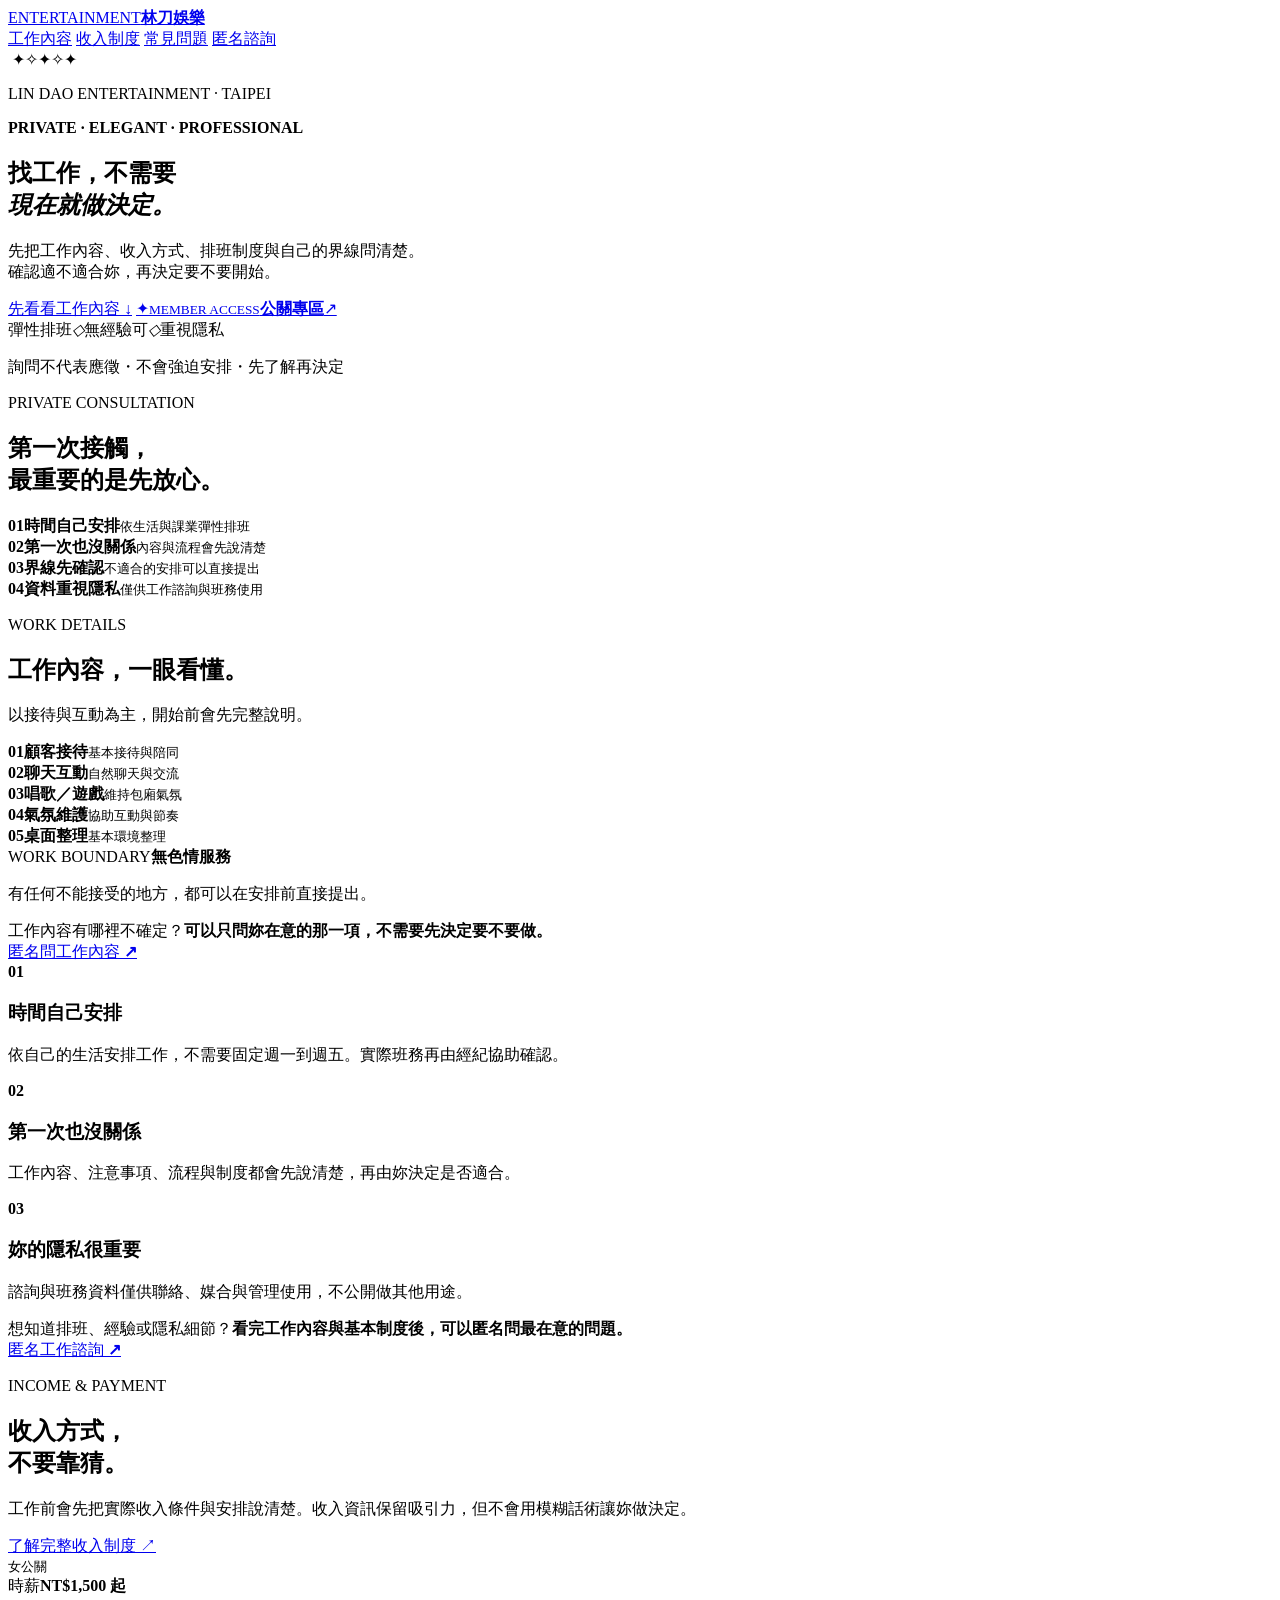
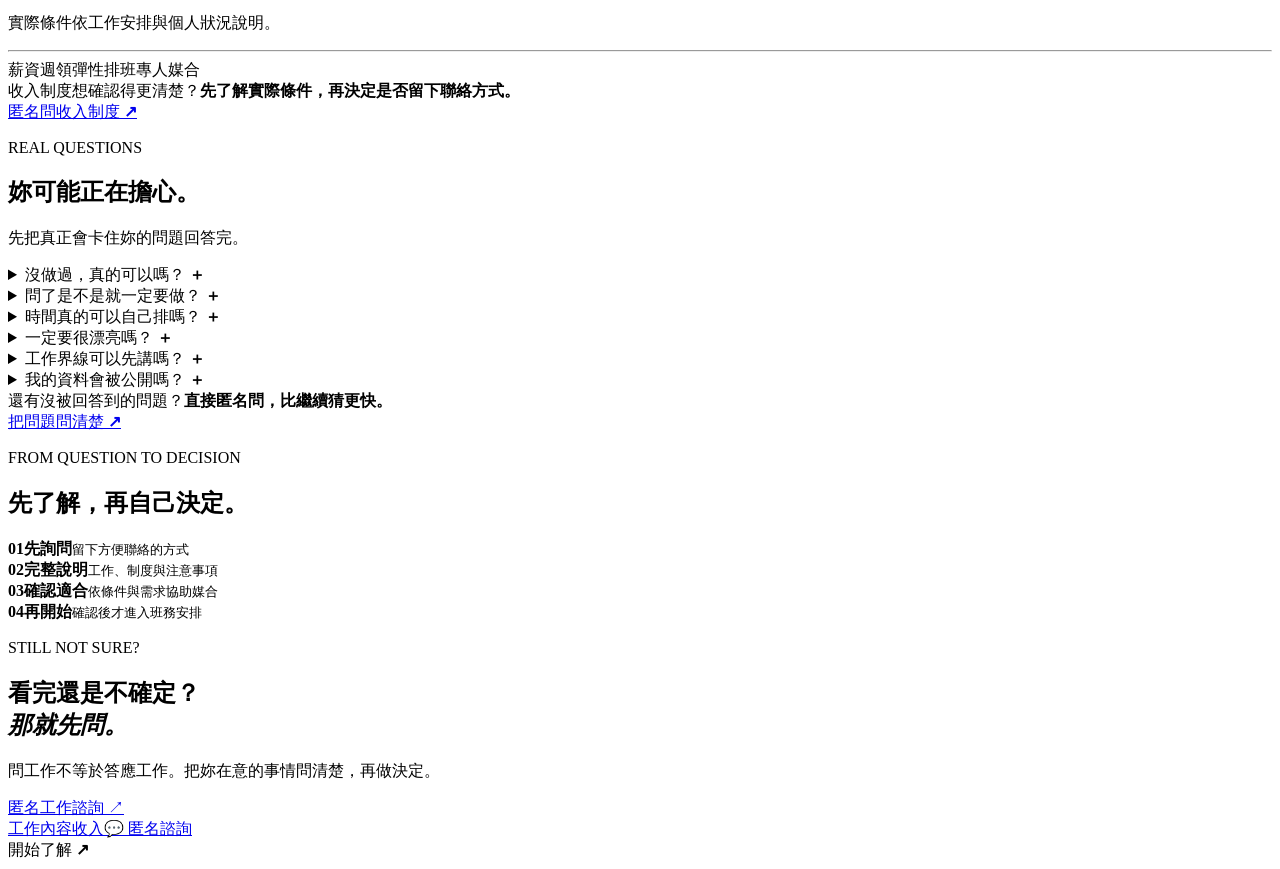
==== index.html @ fe70f065 "Create index.html" ====
<!doctype html>
<html lang="zh-Hant">
<head>
  <meta charset="utf-8">
  <meta name="viewport" content="width=device-width, initial-scale=1">
<meta name="description" content="專業經紀服務｜公關報班、新人申請與工作資訊">
  <title>林刀娛樂｜專業經紀管理</title>
  <link rel="stylesheet" href="css/style-v10.7.css?v=10.57">

  <meta name="description" content="讓每一次工作，都有更好的安排。">














<link rel="icon" href="assets/favicon.ico" sizes="any">
  <link rel="icon" type="image/png" sizes="32x32" href="assets/favicon-32x32.png">
  <link rel="apple-touch-icon" sizes="180x180" href="assets/apple-touch-icon.png">
  <link rel="manifest" href="site.webmanifest">
  <meta name="theme-color" content="#0c0c10">
  <meta property="og:type" content="website">
  <meta property="og:site_name" content="林刀娛樂">
  <meta property="og:title" content="林刀娛樂｜LIN DAO ENTERTAINMENT">
  <meta property="og:description" content="讓每一份選擇，都被好好對待。">
  <meta property="og:image" content="/assets/lindao-social-preview.jpg">
  <meta property="og:image:width" content="1200">
  <meta property="og:image:height" content="630">
  <meta property="og:image:alt" content="林刀娛樂 LIN DAO ENTERTAINMENT">
  <meta name="twitter:card" content="summary_large_image">
  <meta name="twitter:title" content="林刀娛樂｜LIN DAO ENTERTAINMENT">
  <meta name="twitter:description" content="讓每一份選擇，都被好好對待。">
  <meta name="twitter:image" content="/assets/lindao-social-preview.jpg">


</head>
<body class="public-body home-conversion-page">
<header class="site-header conversion-header">
  <a class="brand" href="index.html"><span class="brand-mark"><img src="assets/lindao-emblem-transparent.png" alt=""></span><span class="brand-copy"><span>ENTERTAINMENT</span><b>林刀娛樂</b></span></a>
  <nav>
    <a href="#work">工作內容</a>
    <a href="#income">收入制度</a>
    <a href="#questions">常見問題</a>
    <a class="nav-ask" href="apply.html">匿名諮詢</a>
  </nav>
</header>

<main class="conversion-home">
  <section class="conversion-hero">
    <div class="conversion-ambient" aria-hidden="true">
      <span class="cv-orb cv-orb-a"></span><span class="cv-orb cv-orb-b"></span><span class="cv-orb cv-orb-c"></span>
      <img src="assets/lindao-emblem-transparent.png" alt="" class="cv-watermark">
      <span class="cv-ring cv-ring-a"></span><span class="cv-ring cv-ring-b"></span>
      <span class="cv-star s1">✦</span><span class="cv-star s2">✧</span><span class="cv-star s3">✦</span><span class="cv-star s4">✧</span><span class="cv-star s5">✦</span>
    </div>
    <div class="conversion-hero-inner">
      <div class="conversion-copy">
        <p class="cv-eyebrow">LIN DAO ENTERTAINMENT · TAIPEI</p><div class="cv-luxury-line"><span></span><b>PRIVATE · ELEGANT · PROFESSIONAL</b><span></span></div>
        <h1>找工作，不需要<br><em>現在就做決定。</em></h1>
        <p class="cv-lead">先把工作內容、收入方式、排班制度與自己的界線問清楚。<br>確認適不適合妳，再決定要不要開始。</p>
        <div class="cv-actions hero-entry-actions">
          <a class="cv-primary" href="#work">先看看工作內容 <span>↓</span></a>
          <a class="nav-cta public-login hero-public-login" href="booking.html" aria-label="公關專區"><span class="login-crown">✦</span><span class="login-copy"><small>MEMBER ACCESS</small><strong>公關專區</strong></span><span class="login-arrow">↗</span></a>
        </div>
        <div class="cv-trust-row"><span>彈性排班</span><i>◇</i><span>無經驗可</span><i>◇</i><span>重視隱私</span></div>
        <p class="cv-assurance">詢問不代表應徵・不會強迫安排・先了解再決定</p>
      </div>
      <aside class="cv-side-card">
        <p>PRIVATE CONSULTATION</p>
        <h2>第一次接觸，<br>最重要的是先放心。</h2>
        <div class="cv-side-list">
          <div><b>01</b><span><strong>時間自己安排</strong><small>依生活與課業彈性排班</small></span></div>
          <div><b>02</b><span><strong>第一次也沒關係</strong><small>內容與流程會先說清楚</small></span></div>
          <div><b>03</b><span><strong>界線先確認</strong><small>不適合的安排可以直接提出</small></span></div>
          <div><b>04</b><span><strong>資料重視隱私</strong><small>僅供工作諮詢與班務使用</small></span></div>
        </div>
      </aside>
    </div>
  </section>

  <section id="work" class="cv-section cv-work">
    <div class="cv-section-head">
      <div><p class="cv-eyebrow">WORK DETAILS</p><h2>工作內容，一眼看懂。</h2></div>
      <p>以接待與互動為主，開始前會先完整說明。</p>
    </div>
    <div class="cv-work-flow">
      <div><b>01</b><strong>顧客接待</strong><small>基本接待與陪同</small></div>
      <div><b>02</b><strong>聊天互動</strong><small>自然聊天與交流</small></div>
      <div><b>03</b><strong>唱歌／遊戲</strong><small>維持包廂氣氛</small></div>
      <div><b>04</b><strong>氣氛維護</strong><small>協助互動與節奏</small></div>
      <div><b>05</b><strong>桌面整理</strong><small>基本環境整理</small></div>
    </div>
    <div class="cv-boundary"><span>WORK BOUNDARY</span><strong>無色情服務</strong><p>有任何不能接受的地方，都可以在安排前直接提出。</p></div>
  </section>

  <aside class="cv-consult-strip cv-section compact" aria-label="工作內容諮詢">
    <div><span>工作內容有哪裡不確定？</span><strong>可以只問妳在意的那一項，不需要先決定要不要做。</strong></div>
    <a href="apply.html">匿名問工作內容 <b>↗</b></a>
  </aside>

  <section class="cv-section cv-values" id="schedule">
    <div class="cv-value-card"><b>01</b><h3>時間自己安排</h3><p>依自己的生活安排工作，不需要固定週一到週五。實際班務再由經紀協助確認。</p></div>
    <div class="cv-value-card"><b>02</b><h3>第一次也沒關係</h3><p>工作內容、注意事項、流程與制度都會先說清楚，再由妳決定是否適合。</p></div>
    <div class="cv-value-card" id="privacy"><b>03</b><h3>妳的隱私很重要</h3><p>諮詢與班務資料僅供聯絡、媒合與管理使用，不公開做其他用途。</p></div>
  </section>

  <aside class="cv-consult-strip cv-section" aria-label="匿名工作諮詢">
    <div><span>想知道排班、經驗或隱私細節？</span><strong>看完工作內容與基本制度後，可以匿名問最在意的問題。</strong></div>
    <a href="apply.html">匿名工作諮詢 <b>↗</b></a>
  </aside>

  <section id="income" class="cv-section cv-income">
    <div class="cv-income-copy">
      <p class="cv-eyebrow">INCOME & PAYMENT</p>
      <h2>收入方式，<br>不要靠猜。</h2>
      <p>工作前會先把實際收入條件與安排說清楚。收入資訊保留吸引力，但不會用模糊話術讓妳做決定。</p>
      <a href="apply.html">了解完整收入制度 <span>↗</span></a>
    </div>
    <div class="cv-income-card">
      <small>女公關</small>
      <div><span>時薪</span><strong>NT$1,500 起</strong></div>
      <p>實際條件依工作安排與個人狀況說明。</p>
      <hr>
      <div class="cv-pay-tags"><span>薪資週領</span><span>彈性排班</span><span>專人媒合</span></div>
    </div>
  </section>

  <aside class="cv-consult-strip cv-section compact accent" aria-label="收入制度諮詢">
    <div><span>收入制度想確認得更清楚？</span><strong>先了解實際條件，再決定是否留下聯絡方式。</strong></div>
    <a href="apply.html">匿名問收入制度 <b>↗</b></a>
  </aside>

  <section id="questions" class="cv-section cv-faq">
    <div class="cv-section-head">
      <div><p class="cv-eyebrow">REAL QUESTIONS</p><h2>妳可能正在擔心。</h2></div>
      <p>先把真正會卡住妳的問題回答完。</p>
    </div>
    <div class="cv-faq-list">
      <details><summary>沒做過，真的可以嗎？ <b>＋</b></summary><p>可以先了解。工作方式、流程與注意事項會在安排前說明，不需要先有相關經驗。</p></details>
      <details><summary>問了是不是就一定要做？ <b>＋</b></summary><p>不是。諮詢只是讓妳了解工作，是否開始由妳自己決定。</p></details>
      <details><summary>時間真的可以自己排嗎？ <b>＋</b></summary><p>採彈性排班，可依自己的生活安排；實際班務再由經紀協助確認。</p></details>
      <details><summary>一定要很漂亮嗎？ <b>＋</b></summary><p>不同店家與工作安排有不同條件，形象、談吐、態度與配合度都會一起評估，不只看單一外型條件。</p></details>
      <details><summary>工作界線可以先講嗎？ <b>＋</b></summary><p>可以。安排前就應該先把內容與不能接受的事情說清楚，不適合的安排可以直接提出。</p></details>
      <details><summary>我的資料會被公開嗎？ <b>＋</b></summary><p>諮詢與班務資料以聯絡、工作媒合及管理為目的使用，並重視個人資料與隱私。</p></details>
    </div>
  </section>

  <aside class="cv-consult-strip cv-section compact" aria-label="常見問題後諮詢">
    <div><span>還有沒被回答到的問題？</span><strong>直接匿名問，比繼續猜更快。</strong></div>
    <a href="apply.html">把問題問清楚 <b>↗</b></a>
  </aside>

  <section class="cv-section cv-process">
    <p class="cv-eyebrow">FROM QUESTION TO DECISION</p>
    <h2>先了解，再自己決定。</h2>
    <div class="cv-process-grid">
      <div><b>01</b><strong>先詢問</strong><small>留下方便聯絡的方式</small></div>
      <div><b>02</b><strong>完整說明</strong><small>工作、制度與注意事項</small></div>
      <div><b>03</b><strong>確認適合</strong><small>依條件與需求協助媒合</small></div>
      <div><b>04</b><strong>再開始</strong><small>確認後才進入班務安排</small></div>
    </div>
  </section>

  <section class="cv-final-cta">
    <p class="cv-eyebrow">STILL NOT SURE?</p>
    <h2>看完還是不確定？<br><em>那就先問。</em></h2>
    <p>問工作不等於答應工作。把妳在意的事情問清楚，再做決定。</p>
    <div class="cv-actions">
      <a class="cv-primary" href="apply.html">匿名工作諮詢 <span>↗</span></a>
    </div>
  </section>
</main>

<div class="cv-mobile-bar">
  <a href="#work">工作內容</a><a href="#income">收入</a><a class="ask" href="apply.html">💬 匿名諮詢</a>
</div>

<footer>開始了解 <b>↗</b></footer>
<script>
const revealEls=document.querySelectorAll('.cv-section,.cv-side-card,.cv-final-cta');
const io=new IntersectionObserver(es=>es.forEach(e=>{if(e.isIntersecting){e.target.classList.add('is-visible');io.unobserve(e.target)}}),{threshold:.12});
revealEls.forEach(el=>{el.classList.add('cv-reveal');io.observe(el)});
if(matchMedia('(pointer:fine)').matches){
 const glow=document.createElement('div');glow.className='cv-cursor-glow';document.body.appendChild(glow);
 addEventListener('pointermove',e=>{glow.style.transform=`translate(${e.clientX}px,${e.clientY}px)`});
}
</script>
</body>
</html>
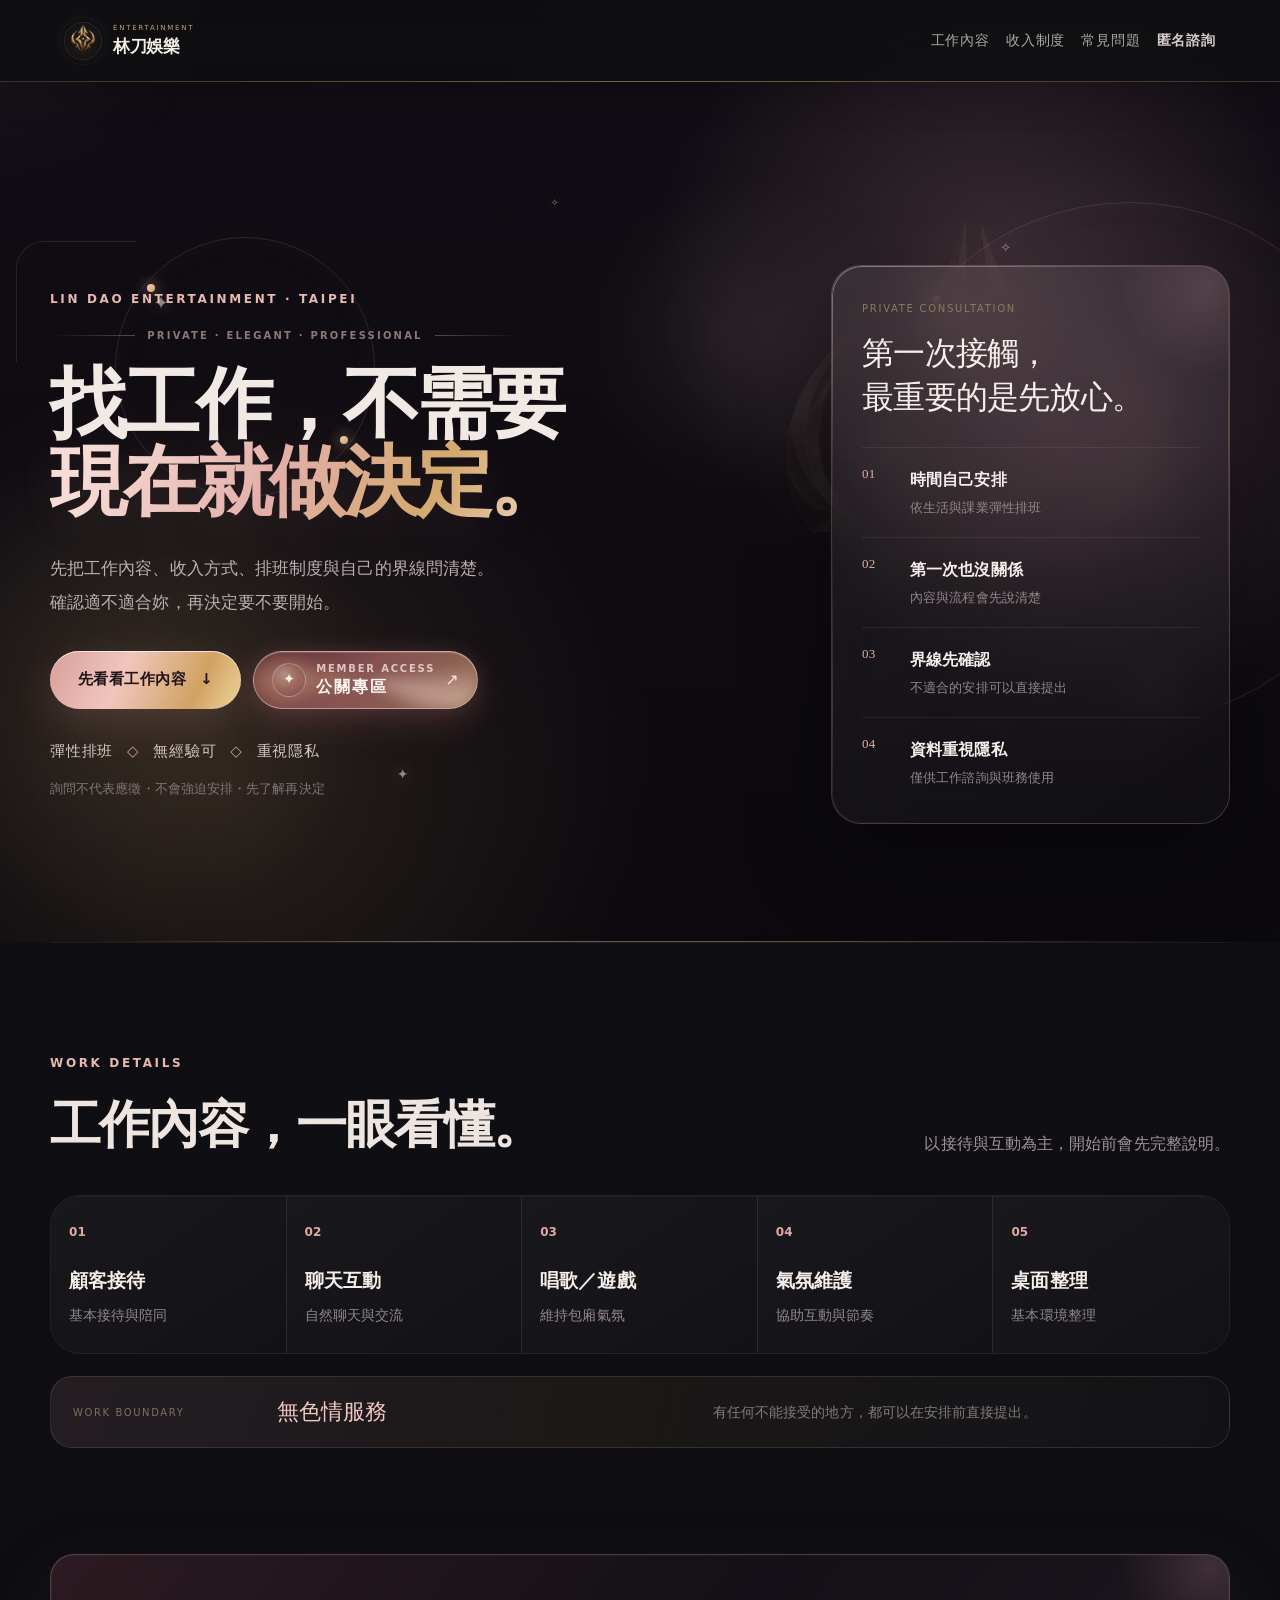
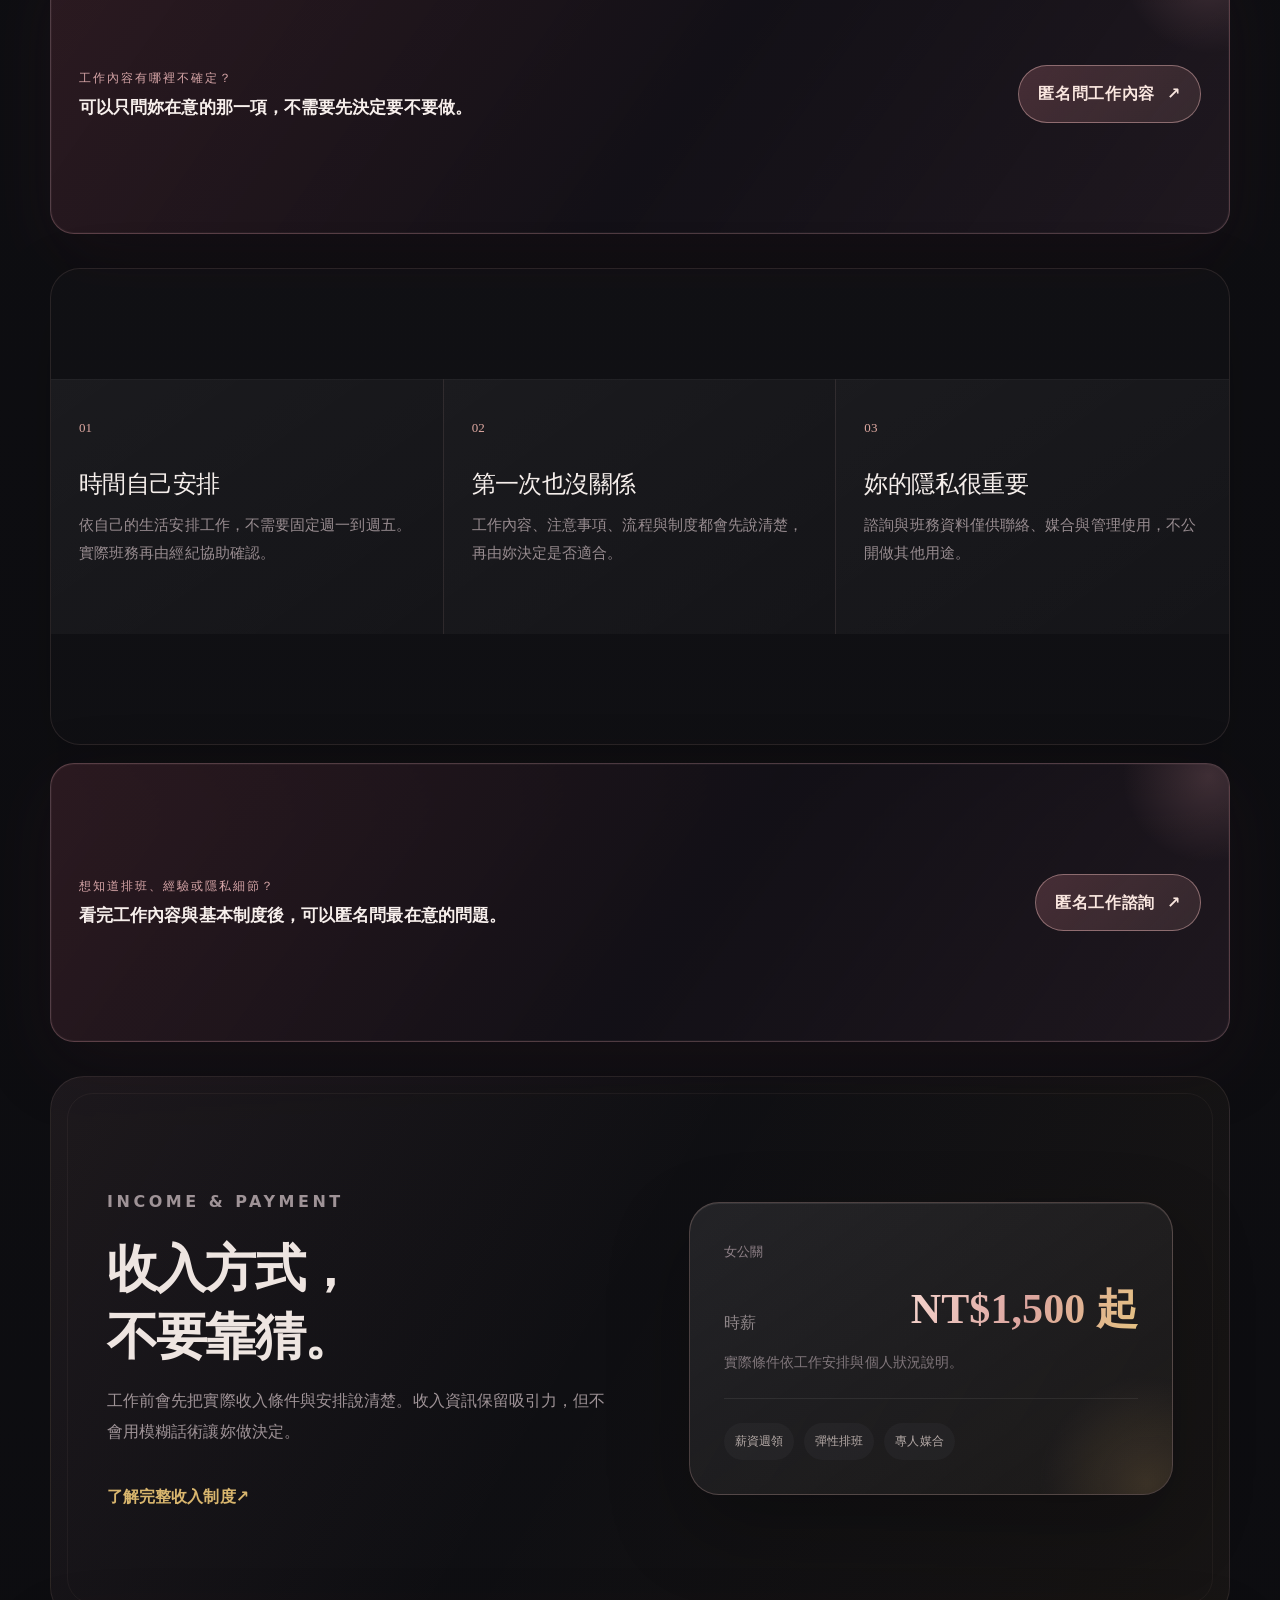
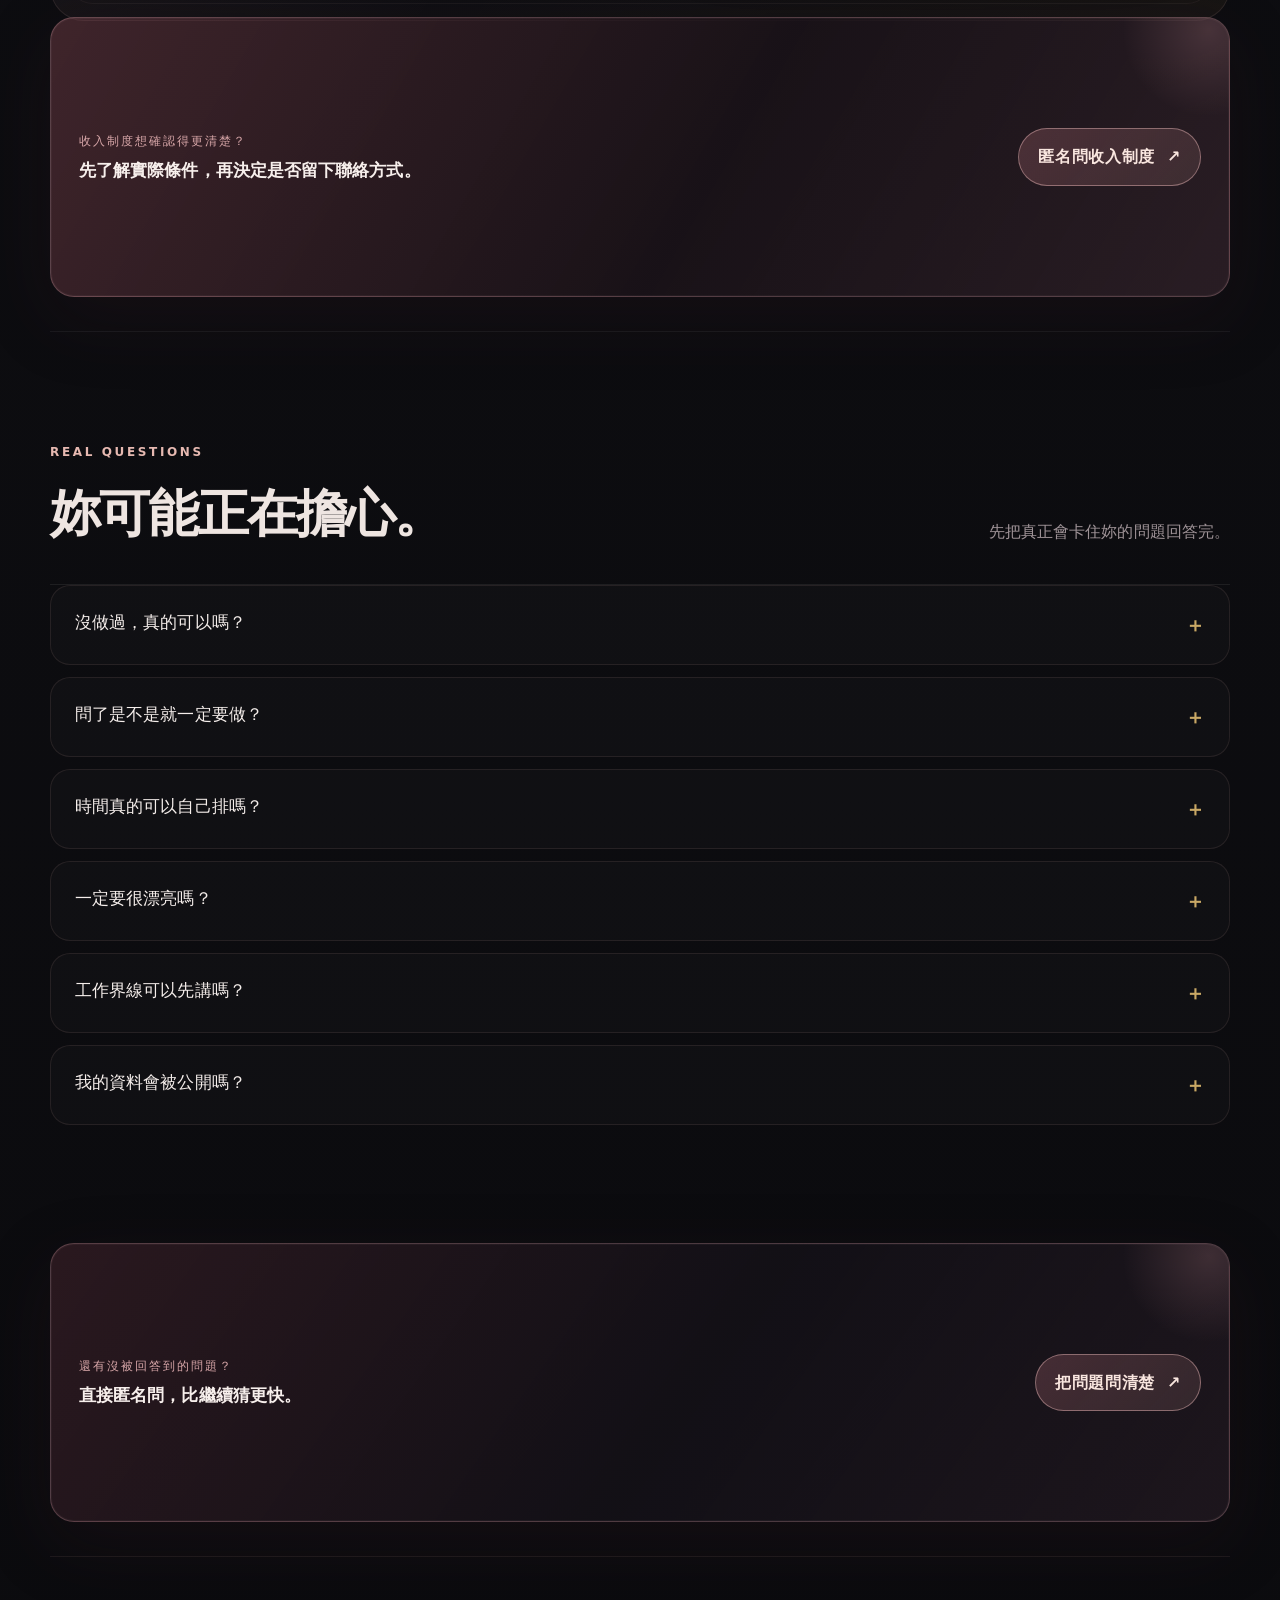
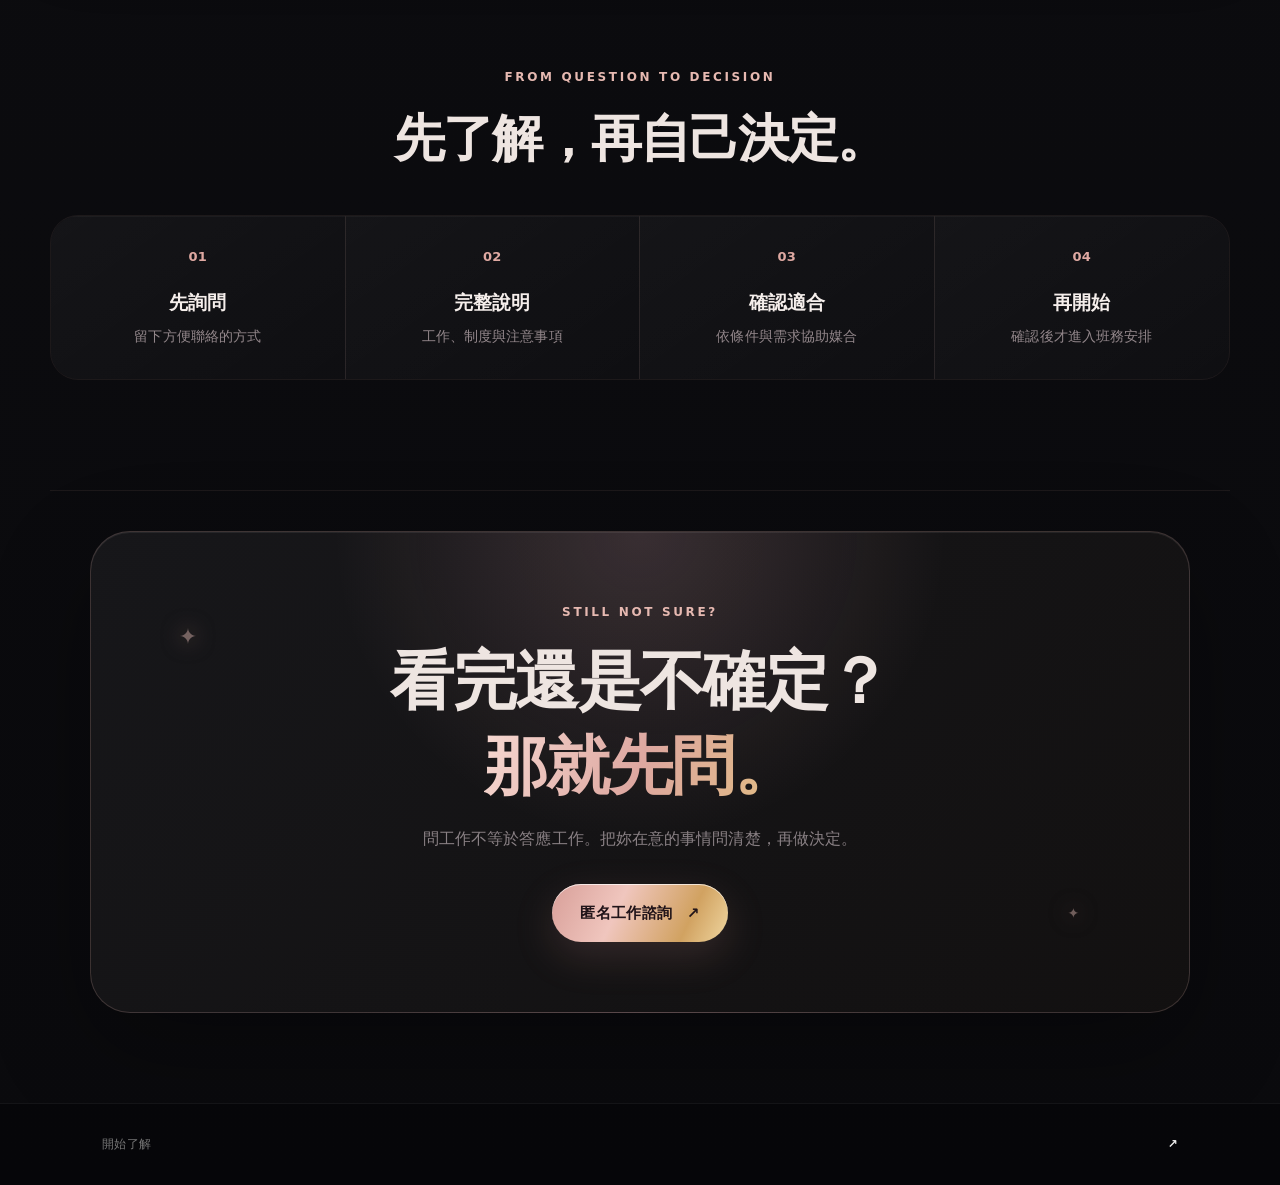
==== commit e98b10e9: "V10.60: friendlier admin and talent portal - Admins can preview the talent portal (read-only) withou" ====
--- a/index.html
+++ b/index.html
@@ -5,7 +5,7 @@
   <meta name="viewport" content="width=device-width, initial-scale=1">
 <meta name="description" content="專業經紀服務｜公關報班、新人申請與工作資訊">
   <title>林刀娛樂｜專業經紀管理</title>
-  <link rel="stylesheet" href="css/style-v10.7.css?v=10.57">
+  <link rel="stylesheet" href="css/style-v10.7.css?v=10.60">
 
   <meta name="description" content="讓每一次工作，都有更好的安排。">
 
--- a/css/style-v10.7.css
+++ b/css/style-v10.7.css
@@ -0,0 +1,9679 @@
+*{box-sizing:border-box}html{scroll-behavior:smooth}body{margin:0;background:#0b0b0d;color:#f6f3ee;font-family:system-ui,-apple-system,BlinkMacSystemFont,"Noto Sans TC","Microsoft JhengHei",sans-serif;line-height:1.7}a{color:inherit;text-decoration:none}.site-header{height:74px;padding:0 6%;display:flex;align-items:center;justify-content:space-between;border-bottom:1px solid #27272b;background:rgba(11,11,13,.94);position:sticky;top:0;z-index:10;backdrop-filter:blur(12px)}.brand{display:flex;align-items:center;gap:12px}.brand span{font-size:11px;letter-spacing:3px;color:#b9a06b}.brand b{font-size:18px}.site-header nav{display:flex;gap:24px;align-items:center;font-size:14px;color:#bbb}.nav-cta{padding:8px 14px;border:1px solid #b9a06b;color:#d9c58c}.hero{min-height:640px;padding:90px 8%;display:grid;grid-template-columns:1.4fr .6fr;gap:60px;align-items:center;background:radial-gradient(circle at 80% 40%,#242016 0,#0b0b0d 42%)}.eyebrow{letter-spacing:4px;color:#b9a06b;font-size:11px;font-weight:700}.hero h1{font-size:clamp(42px,6vw,78px);line-height:1.15;margin:15px 0 25px}.hero h1 em{font-style:normal;color:#d8bf80}.lead{color:#aaa;max-width:560px;font-size:17px}.hero-actions{display:flex;gap:14px;margin-top:34px;flex-wrap:wrap}.btn{display:inline-flex;justify-content:center;align-items:center;min-height:48px;padding:0 24px;border-radius:3px;border:1px solid transparent;font-weight:700;cursor:pointer;font-size:15px}.btn-primary{background:#c6aa68;color:#111}.btn-primary:hover{background:#ddc487}.btn-outline{border-color:#555;color:#eee;background:transparent}.btn-outline:hover{border-color:#c6aa68}.hero-card{border:1px solid #39352b;padding:40px;background:rgba(20,19,17,.75);box-shadow:0 25px 70px rgba(0,0,0,.3)}.hero-card span{font-size:10px;letter-spacing:4px;color:#b9a06b}.hero-card strong{display:block;font-size:28px;margin:16px 0}.hero-card p{color:#999}.section{padding:90px 8%;max-width:1300px;margin:auto}.section-head{margin-bottom:35px}.section h2{font-size:36px;margin:0}.cards{display:grid;grid-template-columns:repeat(3,1fr);gap:18px}.card{padding:30px;border:1px solid #29292d;background:#111114;transition:.2s}.card:hover{transform:translateY(-4px);border-color:#b9a06b}.card span{color:#b9a06b;font-size:12px}.card h3{font-size:24px}.card p{color:#999;min-height:75px}.card b{color:#d5bd83;font-size:13px}.notice-section{max-width:none;background:#111114}.notice{max-width:1140px;margin:14px auto;padding:22px;border:1px solid #2c2c30}.notice div{display:flex;gap:16px;align-items:center}.notice span{color:#b9a06b;font-size:12px}.notice strong{font-size:16px}.notice p{margin:7px 0 0;color:#999}.privacy-box{padding-top:40px;padding-bottom:40px}.privacy-box p{color:#888;font-size:13px}.form-page{max-width:760px;margin:auto;padding:80px 22px}.form-intro{margin-bottom:30px}.form-intro h1{font-size:48px;margin:0 0 10px}.form-intro>p:last-child{color:#999}.form-card,.admin-card{background:#111114;border:1px solid #29292d;padding:28px}.form-card label{display:block;font-weight:600;font-size:14px;margin-bottom:20px}.form-card input,.form-card select,.form-card textarea{width:100%;margin-top:8px;padding:13px 14px;background:#0b0b0d;border:1px solid #38383d;color:#eee;border-radius:3px;font:inherit;outline:none}.form-card input:focus,.form-card select:focus,.form-card textarea:focus{border-color:#b9a06b}.form-card textarea{min-height:120px;resize:vertical}.two{display:grid;grid-template-columns:1fr 1fr;gap:15px}.check{display:flex!important;gap:10px;align-items:flex-start;color:#aaa;font-weight:400!important}.check input{width:auto!important;margin:4px 0 0!important}.form-status{min-height:25px;color:#cbb477;font-weight:700}.contact-grid{display:grid;grid-template-columns:repeat(3,1fr);gap:15px}.contact-card{padding:28px;border:1px solid #29292d;background:#111114}.contact-card span{font-size:10px;letter-spacing:3px;color:#b9a06b}.contact-card strong{display:block;font-size:20px;margin:10px 0}.contact-card small{color:#888}.admin-page{max-width:1100px;margin:auto;padding:70px 22px}.stats{display:grid;grid-template-columns:1fr 1fr;gap:15px;margin-bottom:18px}.stats div{padding:25px;border:1px solid #29292d;background:#111114}.stats span{display:block;color:#999}.stats strong{font-size:38px;color:#d6bd82}.admin-card{margin:18px 0}.admin-card h2{margin-top:0}.record{padding:15px 0;border-bottom:1px solid #2b2b30}.record:last-child{border-bottom:0}.record strong{display:block}.record small{color:#999}.empty{color:#777}.danger{margin-top:15px;color:#e7aaaa}footer{padding:35px 8%;border-top:1px solid #242428;display:flex;justify-content:space-between;color:#777;font-size:12px}footer b{display:block;color:#ddd}footer span{font-size:9px;letter-spacing:2px}@media(max-width:800px){.hero{grid-template-columns:1fr;min-height:auto;padding-top:65px}.hero-card{display:none}.cards,.contact-grid{grid-template-columns:1fr}.site-header nav a:not(.nav-cta){display:none}.form-intro h1{font-size:40px}.two,.stats{grid-template-columns:1fr}footer{display:block}footer p{margin-top:18px}}
+
+.admin-top,.admin-section-title,.record{display:flex;align-items:center;justify-content:space-between;gap:18px}
+.record-main{min-width:0}.status-select{background:#0b0b0d;color:#eee;border:1px solid #48484d;padding:9px 10px;border-radius:3px;min-width:110px}
+.admin-login{max-width:520px}.btn:disabled{opacity:.55;cursor:not-allowed}
+@media(max-width:700px){.admin-top,.admin-section-title,.record{align-items:stretch;flex-direction:column}.status-select{width:100%}}
+
+.stats4{grid-template-columns:repeat(4,1fr)}.admin-tabs{display:flex;gap:8px;overflow:auto;margin:18px 0;padding-bottom:5px}.tab{white-space:nowrap;background:#111114;color:#aaa;border:1px solid #303036;padding:10px 14px;border-radius:3px;cursor:pointer}.tab.active{border-color:#c6aa68;color:#e6cf94}.admin-actions,.record-actions{display:flex;gap:8px;align-items:center}.mini-btn{background:#c6aa68;color:#111;border:0;border-radius:3px;padding:9px 13px;font-weight:700;cursor:pointer}.inline-form{display:grid;grid-template-columns:repeat(5,1fr);gap:8px;margin-top:18px;padding-top:18px;border-top:1px solid #2b2b30}.inline-form input,.inline-form textarea{background:#0b0b0d;border:1px solid #38383d;color:#eee;padding:11px;font:inherit}.inline-form textarea{min-height:100px}@media(max-width:900px){.stats4{grid-template-columns:1fr 1fr}.inline-form{grid-template-columns:1fr}.record-actions{width:100%;flex-direction:column;align-items:stretch}}@media(max-width:520px){.stats4{grid-template-columns:1fr}.admin-actions{width:100%;flex-direction:column}}
+
+.portal-page{max-width:1100px;margin:auto;padding:70px 22px}.portal-auth{max-width:680px;margin:auto}.portal-intro h1,.portal-shell h1{font-size:44px;margin:8px 0}.auth-tabs{display:flex;gap:8px;margin:22px 0}.auth-tab{flex:1;background:#111114;color:#aaa;border:1px solid #303036;padding:12px;cursor:pointer}.auth-tab.active{border-color:#c6aa68;color:#e6cf94}.portal-form{max-width:none}.portal-shell{display:block}.portal-top{display:flex;justify-content:space-between;gap:20px;align-items:flex-start}.approval-box,.booking-composer,.my-schedule{background:#111114;border:1px solid #29292d;padding:26px;margin:20px 0}.approval-box strong{color:#d8bf80;font-size:20px}.date-grid{display:grid;grid-template-columns:repeat(7,1fr);gap:8px;margin:18px 0}.date-chip input{position:absolute;opacity:0;pointer-events:none}.date-chip span{display:block;border:1px solid #34343a;padding:12px 8px;text-align:center;cursor:pointer;font-size:13px}.date-chip input:checked+span{border-color:#c6aa68;background:#201c13;color:#e6cf94}.booking-fields{display:grid;grid-template-columns:2fr 1fr 1fr 1fr;gap:10px}.booking-fields label,.booking-composer>form>label{font-size:13px;font-weight:600}.booking-fields select,.booking-fields input,.booking-composer textarea{width:100%;margin-top:6px;background:#0b0b0d;color:#eee;border:1px solid #38383d;padding:11px;font:inherit}.booking-composer textarea{min-height:90px}.my-booking-row{display:flex;justify-content:space-between;gap:15px;align-items:center;padding:16px 0;border-bottom:1px solid #29292d}.my-booking-row small{display:block;color:#999}.my-booking-side{display:flex;gap:10px;align-items:center}.booking-badge{font-size:12px;border:1px solid #444;padding:5px 9px}.booking-badge.confirmed{border-color:#6d8c6e;color:#a9d6aa}.booking-badge.pending{border-color:#a3864a;color:#e2c275}.booking-badge.rejected,.booking-badge.cancelled{border-color:#735353;color:#d9a7a7}.cancel-booking{background:transparent;color:#ccc;border:1px solid #555;padding:5px 9px;cursor:pointer}.status-active{color:#a9d6aa}.status-new{color:#e2c275}.account-tag,.legacy-tag{font-size:10px;padding:3px 6px;border:1px solid #666;margin-left:8px}.account-tag{border-color:#6d8c6e;color:#a9d6aa}.legacy-tag{color:#aaa}.panel-note{color:#888;font-size:12px;margin:4px 0 0}@media(max-width:800px){.portal-top{flex-direction:column}.date-grid{grid-template-columns:repeat(2,1fr)}.booking-fields{grid-template-columns:1fr 1fr}.my-booking-row{align-items:flex-start;flex-direction:column}.my-booking-side{width:100%;justify-content:space-between}}@media(max-width:520px){.booking-fields{grid-template-columns:1fr}.portal-page{padding:45px 16px}.portal-intro h1,.portal-shell h1{font-size:36px}}
+
+.booking-fields-simple{grid-template-columns:2fr 1fr}
+@media(max-width:700px){.booking-fields-simple{grid-template-columns:1fr}}
+
+.talent-booking-group{border:1px solid #313137;background:#0e0e11;margin:16px 0}
+.talent-booking-head{display:flex;justify-content:space-between;gap:16px;align-items:center;padding:18px 20px;border-bottom:1px solid #29292f;background:#141416}
+.talent-booking-head strong{font-size:20px;color:#e7d19a}
+.talent-booking-head small{display:block;color:#999;margin-top:4px}
+.talent-booking-days{padding:0 18px}
+.compact-record{padding:14px 0}
+.bulk-actions{display:flex;gap:8px}
+.confirm-all{min-width:96px}
+@media(max-width:700px){
+ .talent-booking-head{align-items:stretch;flex-direction:column}
+ .bulk-actions .mini-btn{width:100%}
+}
+
+.application-card{border:1px solid #313137;background:#0e0e11;margin:18px 0}
+.application-head{display:flex;justify-content:space-between;gap:18px;align-items:center;padding:18px 20px;border-bottom:1px solid #29292f;background:#141416}
+.application-head strong{font-size:20px;color:#e7d19a}
+.application-head small{display:block;color:#999;margin-top:4px}
+.application-grid{display:grid;grid-template-columns:repeat(2,1fr);gap:1px;background:#29292f}
+.application-field{background:#111114;padding:16px 18px;min-width:0}
+.application-field span{display:block;color:#8f8f96;font-size:12px;margin-bottom:5px}
+.application-field b{display:block;color:#eee;font-size:15px;overflow-wrap:anywhere;white-space:pre-wrap}
+.application-wide{grid-column:1/-1}
+.application-note{line-height:1.8;font-weight:500!important}
+@media(max-width:700px){
+ .application-head{align-items:stretch;flex-direction:column}
+ .application-grid{grid-template-columns:1fr}
+ .application-wide{grid-column:auto}
+ .application-head .status-select{width:100%}
+}
+
+.booking-row-actions{display:flex;gap:8px;align-items:center}
+.delete-booking{background:transparent;color:#d9a7a7;border:1px solid #735353;padding:8px 10px;cursor:pointer}
+.delete-booking:hover{background:#2a1717}
+@media(max-width:700px){.booking-row-actions{width:100%}.booking-row-actions .status-select{flex:1}}
+
+.tab[data-tab="pendingall"]{border-color:#6f5a31}
+.tab[data-tab="pendingall"].active{border-color:#c6aa68;color:#e6cf94}
+
+.talent-actions{display:flex;gap:8px;align-items:center}
+.back-talents{background:transparent;border:0;color:#d8bf80;padding:0 0 10px;cursor:pointer;font:inherit}
+@media(max-width:700px){.talent-actions{width:100%;flex-direction:column}.talent-actions>*{width:100%}}
+
+.profile-tabs{display:flex;gap:8px;margin:22px 0}
+.profile-tab{background:#111114;color:#aaa;border:1px solid #303036;padding:11px 18px;cursor:pointer}
+.profile-tab.active{border-color:#c6aa68;color:#e6cf94}
+.profile-editor{background:#111114;border:1px solid #29292d;padding:26px;margin:20px 0}
+.profile-form{margin-top:18px}
+.profile-grid{display:grid;grid-template-columns:repeat(2,1fr);gap:16px}
+.profile-grid label{font-size:13px;font-weight:600}
+.profile-grid input,.profile-grid select,.profile-grid textarea{width:100%;margin-top:7px;background:#0b0b0d;border:1px solid #38383d;color:#eee;padding:12px;font:inherit}
+.profile-grid textarea{min-height:120px;resize:vertical}
+.profile-wide{grid-column:1/-1}
+.readonly{opacity:.65;cursor:not-allowed}
+@media(max-width:700px){.profile-grid{grid-template-columns:1fr}.profile-wide{grid-column:auto}.profile-tabs>*{flex:1}}
+
+.profile-editor{background:#101013;border:1px solid #2d2d32;padding:30px;border-radius:8px}
+.profile-header{margin-bottom:10px}
+.profile-header h2{font-size:32px;margin:4px 0}
+.profile-header p:last-child{color:#999;margin:5px 0 0}
+.profile-section{padding:24px 0;border-top:1px solid #29292f}
+.profile-section:first-of-type{border-top:0}
+.profile-section h3{font-size:17px;margin:0 0 16px;color:#e7d19a}
+.profile-grid{display:grid;grid-template-columns:repeat(2,minmax(0,1fr));gap:16px 18px}
+.profile-grid label{font-size:13px;font-weight:600;color:#ddd}
+.profile-grid input,.profile-grid select{width:100%;margin-top:7px;background:#0b0b0d;border:1px solid #39393f;color:#eee;padding:12px 13px;border-radius:4px;font:inherit}
+.profile-grid input:focus,.profile-grid select:focus{border-color:#b9a06b;outline:none}
+.profile-wide{grid-column:1/-1}
+.readonly{opacity:.6;background:#131316!important}
+.profile-save-area{display:flex;gap:10px;align-items:center;flex-wrap:wrap;padding-top:12px}
+.btn-confirm{background:#d9bf7a;color:#111;border:1px solid #d9bf7a}
+.btn-confirm:hover{background:#ead394}
+.profile-save-area .form-status{flex-basis:100%;margin:4px 0 0}
+@media(max-width:700px){.profile-editor{padding:20px}.profile-grid{grid-template-columns:1fr}.profile-wide{grid-column:auto}.profile-save-area .btn{width:100%}}
+
+.pause-until{display:block;color:#d8bf80;margin:5px 0 8px}
+
+.weekly-booking-notice{margin:12px 0 18px;padding:12px 14px;border:1px solid #34343a;background:#111114;color:#bbb}
+.weekly-booking-notice.is-open{border-color:#9e8752;color:#e4cc8d}
+.weekly-date-grid{grid-template-columns:repeat(7,minmax(0,1fr))}
+.weekly-date-grid .date-chip span{display:flex;flex-direction:column;gap:4px}
+.weekly-date-grid .date-chip small{font-size:12px;opacity:.72}
+.weekly-date-grid .date-chip.disabled{opacity:.38;cursor:not-allowed}
+@media(max-width:850px){.weekly-date-grid{grid-template-columns:repeat(2,minmax(0,1fr))}}
+
+/* V5.15 公關專區藝名與上卡狀態強化 */
+.talent-identity{display:flex;align-items:center;gap:16px;flex-wrap:wrap;margin-top:10px}
+.talent-stage-name{font-size:28px;font-weight:800;line-height:1.2;color:#f1f1f1;letter-spacing:.02em}
+.talent-profile-status{font-size:24px;font-weight:800;line-height:1.2}
+.talent-profile-status.status-active{color:#a9d6aa}
+.talent-profile-status.status-new{color:#e2c275}
+.talent-profile-status.status-paused{color:#e2c275}
+.talent-profile-status.status-left{color:#d9a7a7}
+@media(max-width:520px){
+ .talent-stage-name{font-size:24px}
+ .talent-profile-status{font-size:22px}
+}
+
+/* V5.16 公關內部公告 */
+.talent-announcements{margin:20px 0 24px;padding:22px;background:#101013;border:1px solid #2d2d32;border-radius:8px}
+.talent-announcement-list{display:grid;gap:10px}
+.talent-notice{padding:15px 16px;background:#0b0b0d;border:1px solid #303036;border-left:3px solid #bca46b}
+.talent-notice>div{display:flex;gap:12px;align-items:center;flex-wrap:wrap}
+.talent-notice span{font-size:12px;color:#888}
+.talent-notice strong{font-size:16px;color:#eee}
+.talent-notice p{margin:8px 0 0;color:#bbb;line-height:1.7}
+.empty-notice{border-left-color:#444}
+
+/* V5.18 公告真正置於「我的班表」內容下方 */
+.announcements-under-schedule{margin-top:24px}
+.announcements-under-schedule .talent-announcements{margin:0;padding:20px;background:#101013;border:1px solid #2d2d32;border-radius:8px}
+
+.venue-actions{display:flex;align-items:center;gap:10px;flex-wrap:wrap}
+.venue-delete{border-color:#704646}
+
+/* V5.25 請假與出勤管理 */
+.leave-record{border-left:3px solid #a97d7d}
+.leave-summary{display:block;color:#e0b7b7!important;margin-top:4px}
+.leave-modal-backdrop{position:fixed;inset:0;background:rgba(0,0,0,.72);display:flex;align-items:center;justify-content:center;z-index:9999;padding:18px}
+.leave-modal{width:min(520px,100%);background:#111114;border:1px solid #34343a;padding:24px;border-radius:8px;box-shadow:0 18px 60px rgba(0,0,0,.45)}
+.leave-modal-head{display:flex;justify-content:space-between;gap:16px;align-items:flex-start;margin-bottom:18px}
+.leave-modal-head h3{margin:4px 0 0;font-size:22px}
+.leave-close{border:0;background:transparent;color:#aaa;font-size:30px;cursor:pointer}
+.leave-modal label{display:block;margin:14px 0;font-size:13px;font-weight:700}
+.leave-modal select,.leave-modal textarea{width:100%;margin-top:7px;background:#0b0b0d;color:#eee;border:1px solid #39393f;padding:12px;font:inherit}
+.leave-modal textarea{min-height:110px;resize:vertical}
+.leave-modal-actions{display:flex;gap:10px;flex-wrap:wrap;margin-top:18px}
+.attendance-stats{display:grid;grid-template-columns:repeat(4,1fr);gap:12px;margin:18px 0 22px}
+.attendance-stats>div{background:#0d0d10;border:1px solid #303036;padding:18px}
+.attendance-stats span{display:block;color:#888;font-size:12px}
+.attendance-stats strong{display:block;font-size:28px;margin-top:6px}
+.attendance-card{margin:18px 0;padding:20px;background:#101013;border:1px solid #2d2d32}
+.attendance-card h3{margin:0 0 14px}
+.leave-breakdown{display:grid;gap:8px;margin-top:12px}
+.leave-breakdown>div{display:flex;justify-content:space-between;padding:10px 12px;background:#0b0b0d;border:1px solid #2d2d32}
+@media(max-width:700px){.attendance-stats{grid-template-columns:repeat(2,1fr)}}
+
+/* V6.0 管理系統整合 */
+.dashboard-stats{grid-template-columns:repeat(5,1fr)}
+.profile-hub{display:flex;gap:10px;flex-wrap:wrap;margin:18px 0}
+@media(max-width:900px){.dashboard-stats{grid-template-columns:repeat(2,1fr)}}
+@media(max-width:560px){
+ .admin-tabs{display:flex;overflow-x:auto;gap:8px;padding-bottom:8px;scroll-snap-type:x proximity}
+ .admin-tabs .tab{flex:0 0 auto;min-height:44px;scroll-snap-align:start}
+ .booking-row-actions{display:flex;flex-wrap:wrap;gap:8px}
+ .booking-row-actions button,.booking-row-actions select{min-height:44px}
+ .date-chip{min-height:58px}
+ .profile-hub .mini-btn{min-height:44px}
+}
+
+/* V6.2 經紀補登班表 */
+#manualBookingForm input,#manualBookingForm select,#manualBookingForm textarea{
+  width:100%;margin-top:7px;background:#0b0b0d;color:#eee;border:1px solid #39393f;padding:12px;font:inherit
+}
+#manualBookingForm textarea{min-height:90px;resize:vertical}
+
+/* V6.3 節數統計 */
+.section-toolbar{display:flex;align-items:end;gap:12px;flex-wrap:wrap;margin:18px 0 6px}
+.section-toolbar label{font-size:13px;font-weight:700}
+.section-toolbar input{display:block;margin-top:7px;background:#0b0b0d;color:#eee;border:1px solid #39393f;padding:11px 12px;font:inherit}
+.section-week-hint{margin:0 0 16px;color:#9a9aa1;font-size:13px}
+.section-entry-row{display:grid;grid-template-columns:minmax(160px,1fr) minmax(140px,190px) auto;gap:12px;align-items:end;padding:14px 0;border-bottom:1px solid #29292e}
+.section-person strong,.section-person small{display:block}
+.section-person small{margin-top:5px;color:#888}
+.section-input-wrap{font-size:12px;font-weight:700}
+.section-input{width:100%;margin-top:6px;background:#0b0b0d;color:#eee;border:1px solid #39393f;padding:11px 12px;font:inherit}
+.section-rule-note{margin-top:18px;padding:13px 14px;border:1px solid #303036;background:#0d0d10;color:#aaa;font-size:12px;line-height:1.6}
+.section-summary-card{margin:18px 0;padding:20px;background:#101013;border:1px solid #2d2d32}
+.section-summary-card h3{margin:0 0 14px}
+.section-summary-grid{display:grid;grid-template-columns:repeat(4,1fr);gap:12px}
+.section-summary-grid>div{background:#0b0b0d;border:1px solid #303036;padding:16px}
+.section-summary-grid span{display:block;color:#888;font-size:12px}
+.section-summary-grid strong{display:block;font-size:24px;margin:7px 0}
+.section-summary-grid small{display:block;color:#aaa;line-height:1.7}
+@media(max-width:800px){
+ .section-entry-row{grid-template-columns:1fr}
+ .section-entry-row .mini-btn{min-height:44px}
+ .section-summary-grid{grid-template-columns:1fr 1fr}
+}
+@media(max-width:520px){
+ .section-summary-grid{grid-template-columns:1fr}
+ .section-toolbar{align-items:stretch}
+ .section-toolbar>*{width:100%}
+}
+
+
+/* =========================================================
+   V6.4 — LIN DAO LUXURY INTERFACE
+   視覺升級：Dark Luxury × Champagne Gold × Executive CRM
+   僅重做 UI / UX，不更動既有資料與業務邏輯
+   ========================================================= */
+
+:root{
+  --ld-bg:#070709;
+  --ld-bg-2:#0b0b0e;
+  --ld-panel:rgba(18,18,22,.78);
+  --ld-panel-solid:#111116;
+  --ld-panel-2:#15151b;
+  --ld-line:rgba(255,255,255,.085);
+  --ld-line-strong:rgba(210,181,119,.28);
+  --ld-gold:#d8bd7b;
+  --ld-gold-soft:#bda66f;
+  --ld-gold-pale:#f0dfb0;
+  --ld-text:#f7f4ed;
+  --ld-muted:#98989f;
+  --ld-muted-2:#707078;
+  --ld-green:#8bc99b;
+  --ld-red:#d68f92;
+  --ld-shadow:0 22px 70px rgba(0,0,0,.42);
+  --ld-shadow-soft:0 12px 35px rgba(0,0,0,.26);
+  --ld-radius:18px;
+  --ld-radius-sm:12px;
+}
+html{background:var(--ld-bg)}
+body{
+  background:
+    radial-gradient(900px 520px at 88% -5%,rgba(197,166,100,.12),transparent 68%),
+    radial-gradient(700px 460px at -10% 26%,rgba(126,110,75,.07),transparent 70%),
+    linear-gradient(180deg,#08080a 0%,#070709 100%);
+  color:var(--ld-text);
+  min-height:100vh;
+  letter-spacing:.005em;
+}
+body::before{
+  content:"";
+  position:fixed;inset:0;pointer-events:none;z-index:-1;
+  opacity:.22;
+  background-image:
+    linear-gradient(rgba(255,255,255,.018) 1px,transparent 1px),
+    linear-gradient(90deg,rgba(255,255,255,.014) 1px,transparent 1px);
+  background-size:72px 72px;
+  mask-image:linear-gradient(to bottom,rgba(0,0,0,.8),transparent 76%);
+}
+::selection{background:rgba(216,189,123,.28);color:#fff}
+
+/* Typography */
+h1,h2,h3,.brand b,.talent-stage-name{
+  letter-spacing:-.025em;
+}
+.eyebrow{
+  color:var(--ld-gold);
+  font-size:10px;
+  letter-spacing:.34em;
+  text-transform:uppercase;
+}
+.form-intro h1,.portal-intro h1,.portal-shell h1{
+  font-family:Georgia,"Times New Roman","Noto Serif TC",serif;
+  font-weight:500;
+  letter-spacing:-.035em;
+}
+.panel-note,.record small,.section-person small,.application-field span{
+  color:var(--ld-muted)!important;
+}
+
+/* Header / brand */
+.site-header{
+  height:82px;
+  padding:0 clamp(22px,5vw,72px);
+  border-bottom:1px solid rgba(255,255,255,.065);
+  background:rgba(7,7,9,.76);
+  backdrop-filter:blur(24px) saturate(130%);
+  -webkit-backdrop-filter:blur(24px) saturate(130%);
+  box-shadow:0 12px 35px rgba(0,0,0,.14);
+}
+.brand{gap:14px}
+.brand::before{
+  content:"L";
+  display:grid;place-items:center;
+  width:34px;height:34px;
+  border:1px solid rgba(216,189,123,.55);
+  color:var(--ld-gold-pale);
+  font-family:Georgia,serif;
+  font-size:17px;
+  background:linear-gradient(145deg,rgba(216,189,123,.11),rgba(255,255,255,.015));
+  box-shadow:inset 0 0 24px rgba(216,189,123,.04);
+}
+.brand span{color:var(--ld-gold);font-size:9px;letter-spacing:.32em}
+.brand b{font-size:17px;font-weight:650}
+.site-header nav{gap:28px;color:#aaa}
+.site-header nav a{transition:color .2s ease,opacity .2s ease}
+.site-header nav a:hover{color:#fff}
+.nav-cta{
+  border:1px solid rgba(216,189,123,.38);
+  border-radius:999px;
+  padding:9px 17px;
+  color:var(--ld-gold-pale);
+  background:linear-gradient(180deg,rgba(216,189,123,.09),rgba(216,189,123,.025));
+}
+
+/* Buttons */
+.btn,.mini-btn,.tab,.auth-tab,.profile-tab,.status-select,
+input,select,textarea,.cancel-booking,.delete-booking{
+  transition:border-color .18s ease,background .18s ease,color .18s ease,transform .18s ease,box-shadow .18s ease;
+}
+.btn{
+  min-height:50px;
+  border-radius:999px;
+  padding:0 25px;
+  letter-spacing:.015em;
+}
+.btn-primary,.mini-btn{
+  background:linear-gradient(135deg,#ead39a 0%,#c8a960 55%,#ae8c49 100%);
+  color:#11100d;
+  box-shadow:0 8px 22px rgba(190,155,82,.14),inset 0 1px rgba(255,255,255,.45);
+}
+.btn-primary:hover,.mini-btn:hover{
+  transform:translateY(-1px);
+  box-shadow:0 12px 28px rgba(190,155,82,.22),inset 0 1px rgba(255,255,255,.5);
+}
+.btn-outline{
+  border-color:rgba(255,255,255,.14);
+  background:rgba(255,255,255,.025);
+  color:#ddd;
+}
+.btn-outline:hover{
+  border-color:rgba(216,189,123,.42);
+  color:var(--ld-gold-pale);
+  background:rgba(216,189,123,.045);
+}
+.mini-btn{border-radius:999px;padding:9px 15px}
+button:focus-visible,a:focus-visible,input:focus-visible,select:focus-visible,textarea:focus-visible{
+  outline:2px solid rgba(216,189,123,.6);
+  outline-offset:2px;
+}
+
+/* Public hero */
+.hero{
+  position:relative;
+  min-height:720px;
+  padding:110px max(7vw,24px);
+  overflow:hidden;
+  background:
+    radial-gradient(circle at 78% 38%,rgba(191,157,85,.16),transparent 28%),
+    linear-gradient(115deg,#08080a 0%,#0b0b0d 55%,#0c0b09 100%);
+}
+.hero::before{
+  content:"";
+  position:absolute;
+  right:7vw;top:12%;
+  width:min(38vw,520px);aspect-ratio:1;
+  border:1px solid rgba(216,189,123,.12);
+  border-radius:50%;
+  box-shadow:0 0 0 42px rgba(216,189,123,.018),0 0 0 84px rgba(216,189,123,.012);
+  pointer-events:none;
+}
+.hero h1{
+  font-family:Georgia,"Times New Roman","Noto Serif TC",serif;
+  font-weight:500;
+  font-size:clamp(46px,6.4vw,88px);
+  line-height:1.06;
+}
+.hero h1 em{
+  background:linear-gradient(90deg,#f0dfb0,#caa95e 52%,#e7cf96);
+  -webkit-background-clip:text;background-clip:text;color:transparent;
+}
+.lead{color:#aaa;font-size:16px;line-height:1.95}
+.hero-card{
+  position:relative;
+  border:1px solid var(--ld-line-strong);
+  border-radius:24px;
+  padding:38px;
+  background:
+    linear-gradient(145deg,rgba(255,255,255,.045),rgba(255,255,255,.012)),
+    rgba(13,13,15,.74);
+  box-shadow:var(--ld-shadow),inset 0 1px rgba(255,255,255,.06);
+  backdrop-filter:blur(18px);
+}
+.hero-card::before{
+  content:"";
+  position:absolute;inset:0;border-radius:inherit;pointer-events:none;
+  background:linear-gradient(120deg,rgba(216,189,123,.08),transparent 35%);
+}
+.hero-card strong{font-size:22px;color:#f4ead0;line-height:1.55}
+.hero-card p{color:#a7a7ad;line-height:2}
+
+/* Public sections */
+.section{padding-top:105px;padding-bottom:105px}
+.section-head h2,.section h2{
+  font-family:Georgia,"Times New Roman","Noto Serif TC",serif;
+  font-weight:500;
+}
+.cards{gap:20px}
+.card,.contact-card,.notice,.privacy-box{
+  border:1px solid var(--ld-line);
+  border-radius:var(--ld-radius);
+  background:linear-gradient(145deg,rgba(255,255,255,.035),rgba(255,255,255,.012));
+  box-shadow:var(--ld-shadow-soft),inset 0 1px rgba(255,255,255,.035);
+}
+.card{
+  position:relative;
+  overflow:hidden;
+  padding:34px;
+}
+.card::before{
+  content:"";position:absolute;left:0;top:0;width:100%;height:1px;
+  background:linear-gradient(90deg,transparent,rgba(216,189,123,.42),transparent);
+  opacity:0;transition:opacity .2s;
+}
+.card:hover{
+  transform:translateY(-5px);
+  border-color:rgba(216,189,123,.32);
+  box-shadow:0 24px 60px rgba(0,0,0,.34);
+}
+.card:hover::before{opacity:1}
+.card span{color:var(--ld-gold);letter-spacing:.18em}
+.card h3{font-size:23px;margin-top:20px}
+.card p{color:#9d9da3}
+.notice-section{background:rgba(255,255,255,.012)}
+
+/* Forms / portal cards */
+.form-page,.portal-page{padding-top:76px;padding-bottom:90px}
+.form-card,.admin-card,.approval-box,.booking-composer,.my-schedule,.profile-editor,
+.talent-announcements,.attendance-card,.section-summary-card{
+  border:1px solid var(--ld-line)!important;
+  border-radius:var(--ld-radius)!important;
+  background:
+    linear-gradient(145deg,rgba(255,255,255,.035),rgba(255,255,255,.012)),
+    var(--ld-panel)!important;
+  box-shadow:var(--ld-shadow-soft),inset 0 1px rgba(255,255,255,.035);
+  backdrop-filter:blur(10px);
+}
+.form-card{padding:32px}
+.form-card input,.form-card select,.form-card textarea,
+.profile-grid input,.profile-grid select,.profile-grid textarea,
+.booking-fields select,.booking-fields input,.booking-composer textarea,
+.leave-modal select,.leave-modal textarea,#manualBookingForm input,#manualBookingForm select,#manualBookingForm textarea,
+.section-toolbar input,.section-input{
+  border-radius:10px!important;
+  border:1px solid rgba(255,255,255,.11)!important;
+  background:rgba(5,5,7,.58)!important;
+  box-shadow:inset 0 1px rgba(255,255,255,.018);
+}
+.form-card input:focus,.form-card select:focus,.form-card textarea:focus,
+.profile-grid input:focus,.profile-grid select:focus,
+.booking-fields select:focus,.booking-fields input:focus,
+.section-input:focus{
+  border-color:rgba(216,189,123,.58)!important;
+  box-shadow:0 0 0 3px rgba(216,189,123,.08)!important;
+}
+.auth-tabs,.profile-tabs{background:rgba(255,255,255,.025);padding:5px;border:1px solid var(--ld-line);border-radius:999px}
+.auth-tab,.profile-tab{
+  border:0;border-radius:999px;background:transparent;
+}
+.auth-tab.active,.profile-tab.active{
+  background:linear-gradient(135deg,rgba(234,211,154,.17),rgba(174,140,73,.09));
+  color:var(--ld-gold-pale);
+  box-shadow:inset 0 0 0 1px rgba(216,189,123,.25);
+}
+.approval-box strong{color:var(--ld-gold-pale)}
+.talent-stage-name{font-family:Georgia,"Times New Roman","Noto Serif TC",serif;font-weight:600}
+.talent-profile-status.status-active{color:#9ad4a7}
+.weekly-booking-notice{
+  border-radius:12px;
+  background:rgba(216,189,123,.04);
+}
+.date-chip span{
+  border-radius:12px;
+  background:rgba(255,255,255,.018);
+}
+.date-chip input:checked+span{
+  border-color:rgba(216,189,123,.55);
+  background:linear-gradient(145deg,rgba(216,189,123,.16),rgba(216,189,123,.055));
+  color:var(--ld-gold-pale);
+  box-shadow:0 8px 22px rgba(0,0,0,.2);
+}
+
+/* =========================
+   Executive Admin Console
+   ========================= */
+.admin-body .site-header{position:sticky}
+.admin-page{
+  max-width:1480px;
+  padding:42px 28px 90px;
+}
+#adminApp{
+  display:grid;
+  grid-template-columns:230px minmax(0,1fr);
+  grid-template-areas:
+    "head head"
+    "side stats"
+    "side panel";
+  gap:18px 24px;
+  align-items:start;
+}
+#adminApp>.admin-top{grid-area:head}
+#adminApp>#stats{grid-area:stats}
+#adminApp>.admin-tabs{grid-area:side}
+#adminApp>#panel{grid-area:panel}
+
+.admin-top{
+  position:relative;
+  padding:26px 30px;
+  border:1px solid var(--ld-line);
+  border-radius:22px;
+  background:
+    radial-gradient(700px 160px at 0% 0%,rgba(216,189,123,.08),transparent 60%),
+    linear-gradient(145deg,rgba(255,255,255,.035),rgba(255,255,255,.01));
+  box-shadow:var(--ld-shadow-soft);
+}
+.admin-top .form-intro{margin:0}
+.admin-top .form-intro h1{
+  margin:3px 0 4px;
+  font-size:clamp(34px,4vw,54px);
+  font-family:Georgia,"Times New Roman","Noto Serif TC",serif;
+  font-weight:500;
+}
+.admin-top .form-intro>p:last-child{margin:0;color:#898990}
+.admin-actions{gap:10px}
+.admin-actions .btn{min-height:44px;padding:0 18px;font-size:13px}
+
+.admin-tabs{
+  position:sticky;
+  top:104px;
+  display:flex;
+  flex-direction:column;
+  gap:6px;
+  margin:0;
+  padding:12px;
+  overflow:visible;
+  border:1px solid var(--ld-line);
+  border-radius:18px;
+  background:rgba(13,13,17,.76);
+  box-shadow:var(--ld-shadow-soft),inset 0 1px rgba(255,255,255,.035);
+  backdrop-filter:blur(16px);
+}
+.tab{
+  position:relative;
+  width:100%;
+  min-height:44px;
+  text-align:left;
+  border:1px solid transparent;
+  border-radius:11px;
+  padding:10px 13px 10px 15px;
+  background:transparent;
+  color:#929299;
+  font-size:13px;
+}
+.tab::before{
+  content:"";position:absolute;left:5px;top:50%;width:3px;height:0;
+  border-radius:3px;background:var(--ld-gold);transform:translateY(-50%);
+  transition:height .18s ease;
+}
+.tab:hover{color:#ddd;background:rgba(255,255,255,.03)}
+.tab.active{
+  border-color:rgba(216,189,123,.18);
+  background:linear-gradient(90deg,rgba(216,189,123,.11),rgba(216,189,123,.025));
+  color:var(--ld-gold-pale);
+}
+.tab.active::before{height:22px}
+.tab[data-tab="pendingall"]{border-color:transparent}
+.tab[data-tab="pendingall"].active{border-color:rgba(216,189,123,.18)}
+
+#stats.stats{
+  margin:0;
+  gap:12px;
+}
+#stats.stats>div,.attendance-stats>div{
+  position:relative;
+  overflow:hidden;
+  border:1px solid var(--ld-line)!important;
+  border-radius:16px;
+  background:linear-gradient(145deg,rgba(255,255,255,.038),rgba(255,255,255,.012))!important;
+  padding:20px 22px;
+  box-shadow:var(--ld-shadow-soft),inset 0 1px rgba(255,255,255,.03);
+}
+#stats.stats>div::after,.attendance-stats>div::after{
+  content:"";position:absolute;right:-28px;top:-28px;width:78px;height:78px;
+  border:1px solid rgba(216,189,123,.08);border-radius:50%;
+}
+#stats.stats span,.attendance-stats span{
+  color:#83838b!important;font-size:11px;letter-spacing:.08em;
+}
+#stats.stats strong,.attendance-stats strong{
+  color:#f0dfb0;
+  font-size:34px;
+  font-family:Georgia,"Times New Roman",serif;
+  font-weight:500;
+}
+.admin-card{
+  margin:0;
+  min-height:420px;
+  padding:26px;
+}
+.admin-section-title{
+  margin-bottom:20px;
+  padding-bottom:17px;
+  border-bottom:1px solid rgba(255,255,255,.065);
+}
+.admin-section-title h2{
+  margin:2px 0;
+  font-family:Georgia,"Times New Roman","Noto Serif TC",serif;
+  font-weight:500;
+  font-size:29px;
+}
+.record{
+  padding:16px 4px;
+  border-bottom:1px solid rgba(255,255,255,.06);
+}
+.record:hover{background:linear-gradient(90deg,rgba(255,255,255,.022),transparent)}
+.record strong{font-size:14px;color:#eeeeef}
+.status-select{
+  min-width:118px;
+  border-radius:999px;
+  border:1px solid rgba(255,255,255,.13);
+  background:#0b0b0f;
+  color:#ddd;
+  padding:9px 13px;
+}
+.talent-booking-group,.application-card{
+  border:1px solid var(--ld-line)!important;
+  border-radius:16px!important;
+  overflow:hidden;
+  background:rgba(255,255,255,.015)!important;
+  box-shadow:0 10px 30px rgba(0,0,0,.18);
+}
+.talent-booking-head,.application-head{
+  background:linear-gradient(90deg,rgba(216,189,123,.065),rgba(255,255,255,.012))!important;
+  border-bottom:1px solid var(--ld-line)!important;
+}
+.talent-booking-head strong{color:var(--ld-gold-pale)}
+.application-field{
+  border:1px solid rgba(255,255,255,.055);
+  border-radius:11px;
+  background:rgba(255,255,255,.018);
+}
+.profile-editor{
+  padding:30px!important;
+}
+.profile-section h3,.attendance-card h3,.section-summary-card h3{
+  color:var(--ld-gold-pale);
+  font-family:Georgia,"Times New Roman","Noto Serif TC",serif;
+  font-weight:500;
+}
+.leave-modal{
+  border:1px solid rgba(216,189,123,.18);
+  border-radius:20px;
+  background:rgba(15,15,19,.94);
+  backdrop-filter:blur(22px);
+  box-shadow:0 30px 90px rgba(0,0,0,.6);
+}
+.leave-modal-backdrop{backdrop-filter:blur(7px)}
+.leave-close{width:36px;height:36px;border-radius:50%;background:rgba(255,255,255,.04)}
+
+/* Dashboard */
+.dashboard-stats{grid-template-columns:repeat(5,minmax(0,1fr))}
+.dashboard-stats>div:nth-child(2) strong{color:#e8c0be}
+.dashboard-stats>div:nth-child(3) strong{color:#f1d693}
+.dashboard-stats>div:nth-child(4) strong{color:#d8c78e}
+.attendance-card{
+  padding:22px!important;
+}
+.leave-breakdown>div{
+  border-radius:10px;
+  border-color:rgba(255,255,255,.06);
+  background:rgba(255,255,255,.018);
+}
+
+/* Section statistics */
+.section-toolbar{
+  padding:16px;
+  border:1px solid var(--ld-line);
+  border-radius:14px;
+  background:rgba(255,255,255,.018);
+}
+.section-entry-row{
+  padding:16px 10px;
+  border-bottom-color:rgba(255,255,255,.06);
+}
+.section-entry-row:hover{background:rgba(255,255,255,.018)}
+.section-summary-grid{gap:13px}
+.section-summary-grid>div{
+  border:1px solid var(--ld-line);
+  border-radius:14px;
+  background:linear-gradient(145deg,rgba(255,255,255,.032),rgba(255,255,255,.008));
+}
+.section-summary-grid strong{
+  color:var(--ld-gold-pale);
+  font-family:Georgia,"Times New Roman",serif;
+  font-weight:500;
+}
+.section-rule-note{
+  border-radius:12px;
+  border-color:rgba(216,189,123,.16);
+  background:rgba(216,189,123,.035);
+}
+
+/* Talent cards / statuses */
+.status-active,.talent-profile-status.status-active{color:var(--ld-green)}
+.status-new,.talent-profile-status.status-new,.talent-profile-status.status-paused{color:#e4c77f}
+.talent-profile-status.status-left{color:var(--ld-red)}
+.booking-badge{
+  border-radius:999px;
+  padding:5px 10px;
+  background:rgba(255,255,255,.025);
+}
+.booking-badge.confirmed{border-color:rgba(139,201,155,.35);color:#a7dab2}
+.booking-badge.pending{border-color:rgba(216,189,123,.34);color:#e5cc8b}
+.booking-badge.rejected,.booking-badge.cancelled{border-color:rgba(214,143,146,.32);color:#daa2a5}
+.delete-booking,.venue-delete{
+  border-radius:999px;
+  color:#dba2a4;
+  border-color:rgba(214,143,146,.28);
+  background:rgba(214,143,146,.035);
+}
+
+/* Footer */
+footer{
+  border-top:1px solid rgba(255,255,255,.055);
+  background:rgba(4,4,6,.48);
+  padding-top:30px;padding-bottom:30px;
+}
+footer b{color:#eee}
+footer span{color:var(--ld-gold-soft)}
+
+/* Micro motion */
+@media (prefers-reduced-motion:no-preference){
+  .admin-card,.form-card,.booking-composer,.profile-editor,.attendance-card,.section-summary-card{
+    animation:ldFade .32s ease both;
+  }
+  @keyframes ldFade{
+    from{opacity:.3;transform:translateY(5px)}
+    to{opacity:1;transform:none}
+  }
+}
+
+/* Tablet */
+@media(max-width:1050px){
+  #adminApp{
+    grid-template-columns:1fr;
+    grid-template-areas:"head" "stats" "side" "panel";
+  }
+  .admin-tabs{
+    position:static;
+    flex-direction:row;
+    overflow-x:auto;
+    border-radius:14px;
+    padding:8px;
+    scroll-snap-type:x proximity;
+  }
+  .tab{
+    width:auto;flex:0 0 auto;white-space:nowrap;text-align:center;
+    scroll-snap-align:start;padding-left:14px;
+  }
+  .tab::before{display:none}
+}
+
+/* Mobile */
+@media(max-width:700px){
+  .site-header{height:70px;padding:0 16px}
+  .brand::before{width:30px;height:30px}
+  .admin-page{padding:22px 13px 70px}
+  .admin-top{
+    padding:22px 18px;
+    border-radius:17px;
+  }
+  .admin-top .form-intro h1{font-size:34px}
+  .admin-actions{width:100%;display:grid;grid-template-columns:1fr 1fr}
+  .admin-actions .btn{width:100%}
+  #stats.stats4,.dashboard-stats{grid-template-columns:1fr 1fr}
+  #stats.stats>div,.attendance-stats>div{padding:16px}
+  #stats.stats strong,.attendance-stats strong{font-size:29px}
+  .admin-card{padding:18px;border-radius:16px!important}
+  .admin-section-title{gap:12px}
+  .record{padding:14px 2px}
+  .hero{padding:72px 20px}
+  .form-page,.portal-page{padding-left:15px;padding-right:15px}
+  .form-card{padding:22px}
+}
+@media(max-width:430px){
+  #stats.stats4,.dashboard-stats,.attendance-stats{grid-template-columns:1fr 1fr}
+  .admin-top .form-intro h1{font-size:31px}
+  .section-summary-grid{grid-template-columns:1fr}
+}
+
+/* V6.6 — ROYAL NOIR HOMEPAGE */
+.royal-home{overflow:hidden;background:#070708}
+.public-body .site-header{border-bottom-color:rgba(222,192,119,.14);background:rgba(5,5,7,.82)}
+.public-body .brand:before{box-shadow:0 0 30px rgba(215,180,96,.09),inset 0 0 20px rgba(215,180,96,.06)}
+.royal-hero{position:relative;min-height:calc(100vh - 82px);display:grid;place-items:center;text-align:center;padding:90px 24px 105px;isolation:isolate;background:radial-gradient(circle at 50% 48%,rgba(181,139,52,.16),transparent 25%),radial-gradient(circle at 50% 50%,#11100d 0%,#09090a 43%,#050506 76%)}
+.royal-hero:before{content:"";position:absolute;inset:0;z-index:-3;background:linear-gradient(90deg,transparent 49.94%,rgba(220,188,112,.08) 50%,transparent 50.06%),linear-gradient(0deg,transparent 49.94%,rgba(220,188,112,.045) 50%,transparent 50.06%)}
+.royal-orbit{position:absolute;left:50%;top:50%;border:1px solid rgba(216,184,106,.13);border-radius:50%;transform:translate(-50%,-50%) rotate(-18deg);z-index:-2}
+.orbit-a{width:min(76vw,930px);height:min(76vw,930px)}
+.orbit-b{width:min(54vw,660px);height:min(54vw,660px);border-color:rgba(216,184,106,.08);transform:translate(-50%,-50%) rotate(23deg)}
+.royal-monogram{position:absolute;left:50%;top:48%;transform:translate(-50%,-50%);z-index:-1;font:italic 400 clamp(230px,35vw,540px)/1 Georgia,serif;letter-spacing:-.16em;color:rgba(239,218,164,.025);text-shadow:0 0 100px rgba(213,174,83,.04)}
+.royal-hero-inner{max-width:1100px}
+.royal-pretitle{display:flex;align-items:center;justify-content:center;gap:16px;margin-bottom:26px;color:#8c7b55;font-size:9px;letter-spacing:.4em}.royal-pretitle span{width:48px;height:1px;background:linear-gradient(90deg,transparent,#a98b4b)}
+.royal-pretitle span:last-child{background:linear-gradient(90deg,#a98b4b,transparent)}
+.royal-hero h1{margin:22px 0 30px;font:400 clamp(54px,7.8vw,112px)/1.04 Georgia,"Times New Roman","Noto Serif TC",serif;letter-spacing:-.06em;color:#f3eee4;text-shadow:0 10px 55px rgba(0,0,0,.5)}
+.royal-hero h1 span{font-size:.68em;color:#c9c3b8}.royal-hero h1 em{font-style:normal;background:linear-gradient(100deg,#f4e4b6 8%,#b9923f 48%,#f2dda6 85%);-webkit-background-clip:text;background-clip:text;color:transparent}
+.royal-sub{margin:auto;max-width:680px;color:#9c9992;font-size:15px;line-height:2.05;letter-spacing:.025em}
+.royal-actions{justify-content:center;margin-top:38px}.royal-primary{border:1px solid #c5a35a!important;background:linear-gradient(135deg,#f0d994,#c29a47 58%,#9d7832)!important;color:#17120a!important;box-shadow:0 15px 40px rgba(184,141,51,.18),inset 0 1px rgba(255,255,255,.55)!important}.royal-ghost{border:1px solid rgba(223,202,151,.22)!important;background:rgba(255,255,255,.018)!important;color:#ddd4c1!important}.royal-actions b,.royal-quote .btn b{margin-left:14px}
+.royal-seal{position:absolute;right:max(5vw,24px);bottom:55px;width:82px;height:82px;display:flex;flex-direction:column;align-items:center;justify-content:center;border:1px solid rgba(215,182,101,.26);border-radius:50%;color:#907b4d}.royal-seal:after{content:"";position:absolute;inset:6px;border:1px solid rgba(215,182,101,.1);border-radius:50%}.royal-seal strong{font:400 23px Georgia,serif;color:#d5bb7b}.royal-seal small{font-size:6px;letter-spacing:.22em}
+.royal-bottomline{position:absolute;bottom:25px;left:50%;transform:translateX(-50%);display:flex;align-items:center;gap:14px;color:#57575c;font-size:7px;letter-spacing:.32em}.royal-bottomline i{width:3px;height:3px;background:#927a45;transform:rotate(45deg)}
+
+.royal-intro{position:relative;display:grid;grid-template-columns:90px 1.1fr .75fr;gap:clamp(35px,6vw,90px);align-items:center;padding:clamp(110px,13vw,190px) max(7vw,28px);background:linear-gradient(135deg,#0b0b0d,#080809);border-top:1px solid rgba(220,190,117,.08);border-bottom:1px solid rgba(220,190,117,.08)}
+.royal-intro-no{align-self:start;color:rgba(216,185,108,.18);font:400 72px Georgia,serif}.royal-intro h2{margin:16px 0 0;font:400 clamp(40px,5.2vw,72px)/1.28 Georgia,"Times New Roman","Noto Serif TC",serif;letter-spacing:-.045em}.royal-intro h2 em{font-style:normal;color:#d7bd7c}.royal-intro-text p{color:#85858b;line-height:2}.royal-rule{width:100%;height:1px;margin:28px 0;background:linear-gradient(90deg,#846e3e,transparent)}.royal-intro-text span{color:#6d624b;font-size:8px;letter-spacing:.28em}
+
+.royal-services{padding:clamp(105px,12vw,175px) max(6vw,28px);background:radial-gradient(800px 450px at 82% 10%,rgba(183,142,54,.07),transparent 65%),#070708}
+.royal-section-head{position:relative;display:flex;justify-content:space-between;align-items:end;margin-bottom:55px}.royal-section-head h2{margin:12px 0 0;font:400 clamp(45px,6vw,78px)/1.14 Georgia,"Times New Roman","Noto Serif TC",serif}.royal-script{font:italic 400 clamp(70px,11vw,150px)/1 Georgia,serif;color:rgba(215,185,110,.07);transform:rotate(-7deg)}
+.royal-cards{display:grid;grid-template-columns:repeat(3,1fr);gap:18px}
+.royal-card{position:relative;min-height:480px;overflow:hidden;display:flex;flex-direction:column;justify-content:space-between;padding:34px;border:1px solid rgba(255,255,255,.09);border-radius:2px;color:inherit;text-decoration:none;background:linear-gradient(145deg,rgba(255,255,255,.035),rgba(255,255,255,.008));box-shadow:0 25px 70px rgba(0,0,0,.25);transition:.3s ease}.royal-card:before{content:"";position:absolute;inset:8px;border:1px solid rgba(255,255,255,.025);pointer-events:none}.royal-card:hover{transform:translateY(-7px);border-color:rgba(216,185,108,.32);box-shadow:0 35px 85px rgba(0,0,0,.4)}
+.royal-card-gold{background:radial-gradient(400px 300px at 50% 15%,rgba(212,172,82,.15),transparent 60%),linear-gradient(145deg,#15120c,#0d0c0a);border-color:rgba(216,185,108,.26)}
+.royal-card-glow{position:absolute;width:180px;height:180px;right:-70px;top:-70px;border:1px solid rgba(216,185,108,.09);border-radius:50%;box-shadow:0 0 0 28px rgba(216,185,108,.018),0 0 0 56px rgba(216,185,108,.01)}
+.royal-card header{display:flex;justify-content:space-between;position:relative}.royal-card header span{color:#d1b36e;font:400 22px Georgia,serif}.royal-card header small{color:#666269;font-size:7px;letter-spacing:.25em}.royal-card h3{margin:0 0 18px;font:400 38px Georgia,"Times New Roman","Noto Serif TC",serif}.royal-card p{color:#85858b;line-height:1.9}.royal-card mark{display:inline-block;margin-top:14px;padding:6px 9px;border:1px solid rgba(215,185,108,.18);background:transparent;color:#bda66e;font-size:9px;letter-spacing:.15em}.royal-card footer{display:flex;justify-content:space-between;color:#9d8a5d;font-size:8px;letter-spacing:.22em}.royal-card footer b{font-size:15px;font-weight:400}
+
+.royal-benefits{display:grid;grid-template-columns:.8fr 1.2fr;gap:clamp(60px,10vw,160px);padding:clamp(115px,13vw,190px) max(7vw,28px);background:#0a0a0c;border-top:1px solid rgba(255,255,255,.05)}
+.royal-benefit-title h2{margin:15px 0 25px;font:400 clamp(43px,5vw,68px)/1.25 Georgia,"Times New Roman","Noto Serif TC",serif}.royal-benefit-title>p:not(.eyebrow){max-width:480px;color:#7f7f85;line-height:2}
+.royal-benefit-list>div{display:grid;grid-template-columns:45px 1fr;gap:20px;padding:25px 0;border-top:1px solid rgba(255,255,255,.075)}.royal-benefit-list>div:last-child{border-bottom:1px solid rgba(255,255,255,.075)}.royal-benefit-list b{color:#796640;font:400 13px Georgia,serif}.royal-benefit-list strong,.royal-benefit-list small{display:block}.royal-benefit-list strong{font:400 24px Georgia,"Times New Roman","Noto Serif TC",serif;color:#e6e0d5}.royal-benefit-list small{margin-top:6px;color:#68686f}
+
+.royal-quote{position:relative;padding:clamp(125px,15vw,215px) 25px;text-align:center;background:radial-gradient(circle at 50% 48%,rgba(189,145,52,.14),transparent 25%),#060607;border-top:1px solid rgba(216,185,108,.08)}.royal-diamond{margin-bottom:24px;color:#9e8244;font-size:13px}.royal-quote h2{margin:20px auto 38px;font:400 clamp(42px,5.7vw,78px)/1.35 Georgia,"Times New Roman","Noto Serif TC",serif;letter-spacing:-.035em}.royal-quote h2 em{font-style:normal;color:#d9bd78}
+.royal-notice{padding-top:65px;padding-bottom:65px;background:#09090b}.royal-legal{display:flex;gap:32px;padding:28px max(7vw,28px);border-top:1px solid rgba(255,255,255,.055);background:#050506}.royal-legal span{flex:0 0 auto;color:#806e47;font-size:8px;letter-spacing:.25em}.royal-legal p{max-width:820px;margin:0;color:#505057;font-size:10px;line-height:1.7}
+
+@media(max-width:900px){.royal-intro{grid-template-columns:1fr}.royal-intro-no{display:none}.royal-cards{grid-template-columns:1fr}.royal-card{min-height:330px}.royal-benefits{grid-template-columns:1fr}.royal-script{display:none}}
+@media(max-width:620px){.royal-hero{min-height:760px;padding:70px 20px 100px}.royal-hero h1{font-size:54px}.orbit-a{width:115vw;height:115vw}.orbit-b{width:82vw;height:82vw}.royal-seal{display:none}.royal-bottomline{width:100%;justify-content:center}.royal-intro,.royal-services,.royal-benefits{padding-left:20px;padding-right:20px}.royal-intro h2{font-size:42px}.royal-section-head h2{font-size:49px}.royal-card{padding:27px;min-height:340px}.royal-quote h2{font-size:42px}.royal-legal{display:block;padding-left:20px;padding-right:20px}.royal-legal p{margin-top:10px}}
+
+/* =========================================================
+   V6.7 — ROYAL COMPACT
+   保留 V6.6 Royal Noir，將首頁空間收緊並提高資訊密度
+   ========================================================= */
+
+/* Hero：不再撐滿整個螢幕，讓下一區在首屏有存在感 */
+.royal-hero{
+  min-height:680px;
+  padding:64px 24px 78px;
+}
+.royal-hero-inner{max-width:980px}
+.royal-pretitle{margin-bottom:18px}
+.royal-hero h1{
+  margin:15px 0 20px;
+  font-size:clamp(50px,6.6vw,94px);
+  line-height:1.01;
+}
+.royal-sub{line-height:1.8}
+.royal-actions{margin-top:27px}
+.royal-seal{bottom:42px;width:70px;height:70px}
+.royal-bottomline{bottom:18px}
+.orbit-a{width:min(66vw,760px);height:min(66vw,760px)}
+.orbit-b{width:min(46vw,535px);height:min(46vw,535px)}
+.royal-monogram{font-size:clamp(190px,29vw,410px)}
+
+/* 品牌理念：由大幅展示區縮成緊湊精品段落 */
+.royal-intro{
+  grid-template-columns:62px 1.05fr .8fr;
+  gap:clamp(28px,4.5vw,65px);
+  padding:78px max(7vw,28px);
+}
+.royal-intro-no{font-size:52px}
+.royal-intro h2{
+  font-size:clamp(36px,4.3vw,58px);
+  line-height:1.22;
+}
+.royal-intro-text p{line-height:1.8}
+.royal-rule{margin:19px 0}
+
+/* Services：卡片降低、內容更靠近 */
+.royal-services{
+  padding:82px max(6vw,28px) 88px;
+}
+.royal-section-head{margin-bottom:34px}
+.royal-section-head h2{
+  font-size:clamp(40px,5vw,64px);
+  line-height:1.08;
+}
+.royal-script{font-size:clamp(60px,9vw,115px)}
+.royal-cards{gap:14px}
+.royal-card{
+  min-height:350px;
+  padding:27px;
+}
+.royal-card h3{
+  margin-bottom:12px;
+  font-size:32px;
+}
+.royal-card p{
+  margin-top:0;
+  line-height:1.72;
+}
+.royal-card mark{margin-top:10px}
+.royal-card-glow{
+  width:145px;height:145px;
+  right:-60px;top:-60px;
+}
+
+/* Management：改成較飽滿的雙欄資訊區 */
+.royal-benefits{
+  grid-template-columns:.72fr 1.28fr;
+  gap:clamp(45px,7vw,105px);
+  padding:88px max(7vw,28px);
+}
+.royal-benefit-title h2{
+  margin:12px 0 18px;
+  font-size:clamp(38px,4.3vw,57px);
+  line-height:1.17;
+}
+.royal-benefit-title>p:not(.eyebrow){line-height:1.78}
+.royal-benefit-list{
+  display:grid;
+  grid-template-columns:1fr 1fr;
+  border-top:1px solid rgba(255,255,255,.075);
+}
+.royal-benefit-list>div{
+  min-height:104px;
+  padding:20px 18px;
+  border-top:0;
+  border-bottom:1px solid rgba(255,255,255,.075);
+}
+.royal-benefit-list>div:nth-child(odd){
+  border-right:1px solid rgba(255,255,255,.075);
+}
+.royal-benefit-list strong{font-size:21px}
+
+/* 收尾 CTA：保留氣勢但不再過度拉高 */
+.royal-quote{
+  padding:88px 25px 96px;
+}
+.royal-diamond{margin-bottom:16px}
+.royal-quote h2{
+  margin:15px auto 28px;
+  font-size:clamp(38px,4.8vw,62px);
+  line-height:1.25;
+}
+.royal-notice{
+  padding-top:48px;
+  padding-bottom:48px;
+}
+
+/* 桌機讓主要區塊更有「框架」而不是散在整頁 */
+@media(min-width:1100px){
+  .royal-intro,
+  .royal-benefits{
+    padding-left:max(calc((100vw - 1380px)/2),6vw);
+    padding-right:max(calc((100vw - 1380px)/2),6vw);
+  }
+  .royal-services{
+    padding-left:max(calc((100vw - 1440px)/2),5vw);
+    padding-right:max(calc((100vw - 1440px)/2),5vw);
+  }
+}
+
+/* Tablet */
+@media(max-width:900px){
+  .royal-hero{min-height:650px}
+  .royal-intro{padding-top:64px;padding-bottom:64px}
+  .royal-services{padding-top:68px;padding-bottom:72px}
+  .royal-card{min-height:285px}
+  .royal-benefits{padding-top:68px;padding-bottom:72px}
+  .royal-benefit-list{grid-template-columns:1fr 1fr}
+  .royal-quote{padding-top:72px;padding-bottom:78px}
+}
+
+/* Mobile：避免過度縮窄，也不要變回很空 */
+@media(max-width:620px){
+  .royal-hero{
+    min-height:650px;
+    padding:54px 20px 78px;
+  }
+  .royal-hero h1{
+    font-size:47px;
+    line-height:1.06;
+  }
+  .royal-sub{font-size:14px;line-height:1.75}
+  .royal-actions{margin-top:24px}
+  .royal-intro{
+    padding-top:55px;
+    padding-bottom:58px;
+  }
+  .royal-intro h2{font-size:36px}
+  .royal-services{
+    padding-top:58px;
+    padding-bottom:62px;
+  }
+  .royal-section-head{margin-bottom:25px}
+  .royal-section-head h2{font-size:43px}
+  .royal-card{
+    min-height:265px;
+    padding:24px;
+  }
+  .royal-benefits{
+    padding-top:58px;
+    padding-bottom:62px;
+  }
+  .royal-benefit-title h2{font-size:37px}
+  .royal-benefit-list{grid-template-columns:1fr}
+  .royal-benefit-list>div:nth-child(odd){border-right:0}
+  .royal-benefit-list>div{min-height:auto;padding:17px 5px}
+  .royal-quote{
+    padding-top:68px;
+    padding-bottom:72px;
+  }
+  .royal-quote h2{font-size:37px}
+}
+
+/* =========================================================
+   V6.8 — BRIGHT ROYAL
+   1. 左上角品牌恢復原本純文字樣式
+   2. 文案移除「機會」
+   3. Royal Noir 整體提亮，但維持高貴黑金
+   ========================================================= */
+
+/* Restore original header brand: remove V6.4+ boxed L monogram */
+.public-body .brand::before,
+.admin-body .brand::before,
+.portal-body .brand::before,
+.form-body .brand::before,
+.brand::before{
+  content:none!important;
+  display:none!important;
+}
+.brand{gap:8px!important}
+.brand b{
+  font-size:18px!important;
+  font-weight:700!important;
+  letter-spacing:-.015em!important;
+}
+.brand span{
+  color:#bca66f!important;
+  font-size:9px!important;
+  letter-spacing:.25em!important;
+}
+
+/* Overall homepage lift */
+.royal-home{
+  background:#0c0c0f!important;
+}
+.public-body{
+  background:
+    radial-gradient(900px 600px at 82% 4%,rgba(220,186,104,.17),transparent 65%),
+    linear-gradient(180deg,#101014 0%,#0a0a0d 100%)!important;
+}
+.public-body .site-header{
+  background:rgba(14,14,18,.88)!important;
+  border-bottom-color:rgba(230,205,145,.2)!important;
+}
+
+/* Hero brighter and richer */
+.royal-hero{
+  background:
+    radial-gradient(circle at 50% 43%,rgba(222,184,94,.24),transparent 28%),
+    radial-gradient(circle at 80% 15%,rgba(210,177,102,.12),transparent 35%),
+    linear-gradient(135deg,#141318 0%,#0f0f12 48%,#17130c 100%)!important;
+}
+.royal-hero:before{
+  opacity:.9;
+}
+.royal-monogram{
+  color:rgba(246,226,175,.045)!important;
+}
+.royal-orbit{
+  border-color:rgba(232,203,133,.2)!important;
+}
+.orbit-b{
+  border-color:rgba(232,203,133,.12)!important;
+}
+.royal-hero h1{
+  color:#fffaf0!important;
+  text-shadow:0 10px 55px rgba(0,0,0,.38),0 0 45px rgba(220,185,98,.055)!important;
+}
+.royal-hero h1 span{
+  color:#ded8cc!important;
+}
+.royal-sub{
+  color:#b7b4ae!important;
+}
+.royal-pretitle{
+  color:#b29b68!important;
+}
+.royal-bottomline{
+  color:#77747a!important;
+}
+
+/* Intro */
+.royal-intro{
+  background:
+    radial-gradient(650px 350px at 10% 30%,rgba(213,179,96,.075),transparent 65%),
+    linear-gradient(135deg,#131318,#0e0e11)!important;
+}
+.royal-intro-text p{
+  color:#aaa7a2!important;
+}
+.royal-intro-text span{
+  color:#998660!important;
+}
+
+/* Services */
+.royal-services{
+  background:
+    radial-gradient(800px 450px at 82% 10%,rgba(210,173,85,.13),transparent 65%),
+    linear-gradient(180deg,#111115,#0c0c0f)!important;
+}
+.royal-card{
+  background:
+    linear-gradient(145deg,rgba(255,255,255,.07),rgba(255,255,255,.022))!important;
+  border-color:rgba(255,255,255,.13)!important;
+  box-shadow:0 25px 70px rgba(0,0,0,.24),inset 0 1px rgba(255,255,255,.055)!important;
+}
+.royal-card:hover{
+  border-color:rgba(229,198,124,.48)!important;
+  background:
+    linear-gradient(145deg,rgba(225,193,116,.105),rgba(255,255,255,.028))!important;
+}
+.royal-card-gold{
+  background:
+    radial-gradient(420px 300px at 50% 15%,rgba(226,187,93,.23),transparent 62%),
+    linear-gradient(145deg,#211b10,#121114)!important;
+  border-color:rgba(229,196,117,.38)!important;
+}
+.royal-card h3{
+  color:#fff9ee!important;
+}
+.royal-card p{
+  color:#aaa7a2!important;
+}
+.royal-card header small{
+  color:#88858a!important;
+}
+
+/* Management */
+.royal-benefits{
+  background:
+    radial-gradient(700px 450px at 0% 20%,rgba(213,177,91,.08),transparent 70%),
+    #121216!important;
+}
+.royal-benefit-title>p:not(.eyebrow){
+  color:#a4a19d!important;
+}
+.royal-benefit-list>div{
+  background:linear-gradient(90deg,rgba(255,255,255,.018),transparent);
+}
+.royal-benefit-list strong{
+  color:#f5efe4!important;
+}
+.royal-benefit-list small{
+  color:#89868a!important;
+}
+
+/* Closing statement */
+.royal-quote{
+  background:
+    radial-gradient(circle at 50% 48%,rgba(216,174,75,.22),transparent 29%),
+    linear-gradient(180deg,#111014,#0a0a0d)!important;
+}
+.royal-quote h2{
+  color:#f7f1e6!important;
+}
+.royal-notice{
+  background:#101014!important;
+}
+.royal-legal{
+  background:#0b0b0e!important;
+}
+.royal-legal p{
+  color:#69676c!important;
+}
+
+/* Make gold accents slightly more luminous */
+.eyebrow{
+  color:#e0c47f!important;
+}
+.royal-card header span,
+.royal-diamond{
+  color:#e2c276!important;
+}
+.royal-primary{
+  background:linear-gradient(135deg,#f7e5ad,#d0ab56 56%,#b68c38)!important;
+  box-shadow:0 14px 38px rgba(208,165,70,.25),inset 0 1px rgba(255,255,255,.65)!important;
+}
+.royal-ghost{
+  border-color:rgba(236,216,166,.32)!important;
+  background:rgba(255,255,255,.04)!important;
+  color:#f0e9dc!important;
+}
+
+/* =========================================================
+   V6.9 — BRAND EMBLEM INTEGRATION
+   將專屬圖騰正式導入官網與系統識別
+   ========================================================= */
+
+/* Header identity */
+.brand{
+  display:flex!important;
+  align-items:center!important;
+  gap:11px!important;
+}
+.brand-mark{
+  width:38px;
+  height:38px;
+  display:grid;
+  place-items:center;
+  flex:0 0 38px;
+  position:relative;
+}
+.brand-mark:before{
+  content:"";
+  position:absolute;
+  inset:2px;
+  border-radius:50%;
+  background:radial-gradient(circle,rgba(220,184,96,.16),transparent 68%);
+  filter:blur(4px);
+}
+.brand-mark img{
+  position:relative;
+  z-index:1;
+  width:34px;
+  height:34px;
+  object-fit:contain;
+  filter:drop-shadow(0 3px 8px rgba(0,0,0,.32));
+}
+.brand-copy{
+  display:flex!important;
+  flex-direction:column;
+  align-items:flex-start;
+  line-height:1.05;
+}
+.brand-copy>span{
+  font-size:7px!important;
+  letter-spacing:.25em!important;
+  color:#bda66f!important;
+  margin-bottom:5px;
+}
+.brand-copy>b{
+  font-size:17px!important;
+  color:#f4efe5!important;
+}
+@media(max-width:620px){
+  .brand-mark{width:32px;height:32px;flex-basis:32px}
+  .brand-mark img{width:30px;height:30px}
+  .brand-copy>span{font-size:6px!important}
+  .brand-copy>b{font-size:15px!important}
+}
+
+/* Hero emblem: luxury floating mark */
+.royal-emblem-float{
+  position:absolute;
+  right:max(5vw,24px);
+  top:50%;
+  transform:translateY(-50%);
+  width:clamp(120px,13vw,190px);
+  aspect-ratio:1;
+  display:grid;
+  place-items:center;
+  z-index:1;
+  opacity:.96;
+}
+.royal-emblem-float:before{
+  content:"";
+  position:absolute;
+  width:120%;
+  height:120%;
+  border:1px solid rgba(232,202,128,.14);
+  border-radius:50%;
+  box-shadow:
+    0 0 0 22px rgba(232,202,128,.018),
+    0 0 0 44px rgba(232,202,128,.009);
+}
+.royal-emblem-float img{
+  width:100%;
+  height:100%;
+  object-fit:contain;
+  filter:
+    drop-shadow(0 20px 28px rgba(0,0,0,.38))
+    drop-shadow(0 0 16px rgba(216,181,91,.11));
+  mix-blend-mode:screen;
+}
+@media(max-width:980px){
+  .royal-emblem-float{
+    position:relative;
+    right:auto;
+    top:auto;
+    transform:none;
+    margin:34px auto 0;
+    width:130px;
+  }
+}
+
+/* Brand signature section */
+.brand-signature-section{
+  display:grid;
+  grid-template-columns:minmax(280px,.8fr) minmax(0,1.2fr);
+  gap:clamp(45px,8vw,110px);
+  align-items:center;
+  padding:76px max(7vw,28px);
+  background:
+    radial-gradient(500px 360px at 18% 50%,rgba(218,184,99,.13),transparent 66%),
+    linear-gradient(135deg,#141317,#0d0d10);
+  border-top:1px solid rgba(230,200,128,.09);
+  border-bottom:1px solid rgba(230,200,128,.09);
+}
+.brand-signature-mark{
+  min-height:360px;
+  display:grid;
+  place-items:center;
+  position:relative;
+}
+.brand-signature-mark:before,
+.brand-signature-mark:after{
+  content:"";
+  position:absolute;
+  border-radius:50%;
+  border:1px solid rgba(226,196,122,.11);
+}
+.brand-signature-mark:before{
+  width:310px;height:310px;
+}
+.brand-signature-mark:after{
+  width:245px;height:245px;
+  border-color:rgba(226,196,122,.07);
+}
+.brand-signature-mark img{
+  position:relative;
+  z-index:2;
+  width:min(74%,270px);
+  height:auto;
+  filter:
+    drop-shadow(0 26px 36px rgba(0,0,0,.4))
+    drop-shadow(0 0 18px rgba(213,178,92,.09));
+}
+.brand-signature-copy h2{
+  margin:14px 0 20px;
+  font:400 clamp(39px,4.8vw,64px)/1.18 Georgia,"Times New Roman","Noto Serif TC",serif;
+  color:#f6f0e6;
+}
+.brand-signature-copy>p:not(.eyebrow){
+  max-width:680px;
+  color:#a5a29d;
+  line-height:1.9;
+}
+.brand-signature-meta{
+  display:flex;
+  align-items:center;
+  flex-wrap:wrap;
+  gap:12px;
+  margin-top:26px;
+  color:#9f8958;
+  font-size:8px;
+  letter-spacing:.23em;
+}
+.brand-signature-meta i{
+  width:4px;height:4px;
+  transform:rotate(45deg);
+  background:#9f8958;
+}
+@media(max-width:850px){
+  .brand-signature-section{
+    grid-template-columns:1fr;
+    gap:15px;
+    padding-top:56px;
+    padding-bottom:62px;
+  }
+  .brand-signature-mark{
+    min-height:250px;
+  }
+  .brand-signature-mark:before{width:230px;height:230px}
+  .brand-signature-mark:after{width:180px;height:180px}
+  .brand-signature-mark img{width:190px}
+}
+
+/* =========================================================
+   V7.0 — LOGO INTEGRATION CLEANUP
+   去背圖騰 / 移除多餘介紹 / 移除右側大圖 / SERVICES 高貴裝飾
+   ========================================================= */
+
+/* Header uses transparent emblem cleanly */
+.brand-mark{
+  background:transparent!important;
+}
+.brand-mark:before{
+  content:none!important;
+}
+.brand-mark img{
+  width:31px!important;
+  height:31px!important;
+  object-fit:contain!important;
+  filter:drop-shadow(0 2px 7px rgba(202,165,77,.20))!important;
+}
+
+/* Hero: replace giant LD letters with emblem watermark */
+.royal-monogram.royal-monogram-emblem{
+  position:absolute;
+  left:50%;
+  top:48%;
+  transform:translate(-50%,-50%);
+  z-index:-1;
+  width:clamp(260px,33vw,480px);
+  height:clamp(260px,33vw,480px);
+  display:grid;
+  place-items:center;
+  color:transparent!important;
+  opacity:.075;
+  pointer-events:none;
+}
+.royal-monogram.royal-monogram-emblem img{
+  width:100%;
+  height:100%;
+  object-fit:contain;
+  filter:grayscale(.1) brightness(1.35) saturate(.85);
+}
+
+/* Old right side logo and old brand-intro section remain suppressed even if cached markup survives */
+.royal-emblem-float,
+.brand-signature-section{
+  display:none!important;
+}
+
+/* SERVICES heading: replace plain "Lindao" handwriting with ornamental luxury divider */
+.royal-service-ornament{
+  display:flex;
+  align-items:center;
+  gap:15px;
+  min-width:240px;
+  justify-content:flex-end;
+  color:#c5a45d;
+  opacity:.72;
+}
+.royal-service-ornament span{
+  display:block;
+  width:82px;
+  height:1px;
+  background:linear-gradient(90deg,transparent,rgba(218,185,104,.75));
+}
+.royal-service-ornament span:last-child{
+  background:linear-gradient(90deg,rgba(218,185,104,.75),transparent);
+}
+.royal-service-ornament b{
+  font-size:11px;
+  font-weight:400;
+  text-shadow:0 0 18px rgba(218,185,104,.34);
+}
+
+/* Slightly refine section spacing after removing logo introduction */
+.royal-intro{
+  border-bottom:1px solid rgba(220,190,117,.10);
+}
+.royal-services{
+  padding-top:74px!important;
+}
+
+@media(max-width:900px){
+  .royal-service-ornament{
+    min-width:170px;
+  }
+  .royal-service-ornament span{
+    width:55px;
+  }
+}
+@media(max-width:620px){
+  .royal-monogram.royal-monogram-emblem{
+    width:300px;
+    height:300px;
+    opacity:.055;
+  }
+  .royal-service-ornament{
+    margin-top:18px;
+    justify-content:flex-start;
+    min-width:0;
+  }
+  .royal-service-ornament span{
+    width:46px;
+  }
+}
+
+/* V7.1 — Aspirational Brand Motto */
+.royal-hero .eyebrow{
+  color:#e6ca86!important;
+  letter-spacing:.34em!important;
+  font-weight:500;
+  text-shadow:0 0 18px rgba(218,181,91,.12);
+}
+
+/* =========================================================
+   V7.3 — ROYAL ORNAMENT
+   基於 V7.1，不改資訊架構；增加裝飾、層次與飽滿度
+   ========================================================= */
+
+/* Global: richer background texture */
+.royal-home{
+  position:relative;
+  background:
+    radial-gradient(900px 600px at 15% 18%,rgba(216,178,87,.055),transparent 68%),
+    radial-gradient(800px 520px at 88% 54%,rgba(218,184,101,.045),transparent 70%),
+    #0d0d10!important;
+}
+.royal-home:before{
+  content:"";
+  position:fixed;
+  inset:0;
+  pointer-events:none;
+  z-index:20;
+  opacity:.18;
+  background-image:
+    linear-gradient(rgba(255,255,255,.012) 1px,transparent 1px),
+    linear-gradient(90deg,rgba(255,255,255,.01) 1px,transparent 1px);
+  background-size:72px 72px;
+  mask-image:linear-gradient(to bottom,rgba(0,0,0,.55),transparent 85%);
+}
+
+/* Header: polished boutique navigation */
+.public-body .site-header{
+  box-shadow:0 10px 40px rgba(0,0,0,.18)!important;
+}
+.public-body .site-header:after{
+  content:"";
+  position:absolute;
+  left:5%;
+  right:5%;
+  bottom:-1px;
+  height:1px;
+  background:linear-gradient(90deg,transparent,rgba(223,190,111,.34),transparent);
+}
+.brand-mark{
+  border:1px solid rgba(225,194,120,.12);
+  border-radius:50%;
+}
+.brand-mark:after{
+  content:"";
+  position:absolute;
+  inset:-6px;
+  border:1px solid rgba(225,194,120,.055);
+  border-radius:50%;
+}
+
+/* Hero: preserve V7.1 composition, make it feel filled and ceremonial */
+.royal-hero{
+  overflow:hidden;
+  background:
+    radial-gradient(circle at 50% 43%,rgba(222,184,94,.27),transparent 27%),
+    radial-gradient(ellipse at 15% 30%,rgba(204,164,74,.09),transparent 38%),
+    radial-gradient(ellipse at 86% 68%,rgba(222,190,111,.08),transparent 40%),
+    linear-gradient(135deg,#17161b 0%,#101014 50%,#19140b 100%)!important;
+}
+.royal-hero:after{
+  content:"";
+  position:absolute;
+  inset:26px;
+  pointer-events:none;
+  border:1px solid rgba(227,197,124,.08);
+  box-shadow:inset 0 0 70px rgba(210,172,83,.025);
+}
+.royal-hero-inner:before,
+.royal-hero-inner:after{
+  content:"◆";
+  position:absolute;
+  top:50%;
+  transform:translateY(-50%);
+  color:rgba(220,187,108,.23);
+  font-size:9px;
+  text-shadow:0 0 20px rgba(220,187,108,.25);
+}
+.royal-hero-inner:before{left:7vw}
+.royal-hero-inner:after{right:7vw}
+.royal-pretitle:before,
+.royal-pretitle:after{
+  content:"";
+  width:18px;height:18px;
+  border:1px solid rgba(222,188,108,.13);
+  transform:rotate(45deg);
+  position:absolute;
+}
+.royal-pretitle:before{margin-left:-104px}
+.royal-pretitle:after{margin-right:-104px}
+.royal-hero h1{
+  text-shadow:
+    0 14px 55px rgba(0,0,0,.38),
+    0 0 55px rgba(222,184,94,.075)!important;
+}
+.royal-actions .btn{
+  min-width:158px;
+}
+.royal-ghost{
+  box-shadow:inset 0 0 25px rgba(255,255,255,.018);
+}
+
+/* Make central emblem watermark more present but still background */
+.royal-monogram.royal-monogram-emblem{
+  opacity:.095!important;
+}
+.royal-monogram.royal-monogram-emblem:before,
+.royal-monogram.royal-monogram-emblem:after{
+  content:"";
+  position:absolute;
+  left:50%;top:50%;
+  transform:translate(-50%,-50%);
+  border-radius:50%;
+  pointer-events:none;
+}
+.royal-monogram.royal-monogram-emblem:before{
+  width:122%;height:122%;
+  border:1px solid rgba(225,193,116,.12);
+}
+.royal-monogram.royal-monogram-emblem:after{
+  width:145%;height:145%;
+  border:1px dashed rgba(225,193,116,.055);
+}
+
+/* Intro: add ornamental rails */
+.royal-intro{
+  position:relative;
+  background:
+    linear-gradient(90deg,rgba(215,178,88,.045),transparent 24%,transparent 76%,rgba(215,178,88,.035)),
+    linear-gradient(135deg,#15151a,#0f0f13)!important;
+}
+.royal-intro:before{
+  content:"";
+  position:absolute;
+  top:22px;bottom:22px;left:4.2%;
+  width:1px;
+  background:linear-gradient(transparent,rgba(219,185,103,.18),transparent);
+}
+.royal-intro:after{
+  content:"";
+  position:absolute;
+  top:22px;bottom:22px;right:4.2%;
+  width:1px;
+  background:linear-gradient(transparent,rgba(219,185,103,.12),transparent);
+}
+.royal-intro-no{
+  text-shadow:0 0 35px rgba(216,181,95,.08);
+}
+
+/* Services: stronger framing and richer cards */
+.royal-services{
+  position:relative;
+  background:
+    radial-gradient(700px 420px at 50% 0%,rgba(220,181,88,.08),transparent 65%),
+    radial-gradient(800px 500px at 85% 65%,rgba(211,173,83,.07),transparent 70%),
+    linear-gradient(180deg,#111115,#0d0d11)!important;
+}
+.royal-services:before{
+  content:"SERVICES";
+  position:absolute;
+  right:5vw;
+  top:22px;
+  color:rgba(236,213,157,.028);
+  font:400 clamp(80px,13vw,190px)/1 Georgia,serif;
+  letter-spacing:.04em;
+  pointer-events:none;
+}
+.royal-section-head{
+  padding-bottom:22px;
+  border-bottom:1px solid rgba(222,190,114,.11);
+}
+.royal-service-ornament{
+  position:relative;
+}
+.royal-service-ornament:before,
+.royal-service-ornament:after{
+  content:"◇";
+  color:rgba(221,188,109,.28);
+  font-size:10px;
+}
+.royal-card{
+  border-color:rgba(236,217,172,.14)!important;
+  background:
+    radial-gradient(280px 180px at 85% 5%,rgba(219,182,93,.06),transparent 70%),
+    linear-gradient(145deg,rgba(255,255,255,.075),rgba(255,255,255,.022))!important;
+  box-shadow:
+    0 26px 70px rgba(0,0,0,.27),
+    inset 0 1px rgba(255,255,255,.06),
+    inset 0 0 50px rgba(215,178,88,.018)!important;
+}
+.royal-card:after{
+  content:"";
+  position:absolute;
+  left:18px;right:18px;top:18px;
+  height:1px;
+  background:linear-gradient(90deg,transparent,rgba(223,191,113,.18),transparent);
+}
+.royal-card-gold{
+  box-shadow:
+    0 28px 80px rgba(0,0,0,.32),
+    0 0 45px rgba(202,159,64,.055),
+    inset 0 1px rgba(255,255,255,.07)!important;
+}
+.royal-card header span{
+  position:relative;
+}
+.royal-card header span:after{
+  content:"";
+  position:absolute;
+  left:0;bottom:-9px;
+  width:28px;height:1px;
+  background:#8f7743;
+}
+
+/* Management: more visual density without changing content */
+.royal-benefits{
+  position:relative;
+  background:
+    radial-gradient(600px 420px at 8% 25%,rgba(217,179,88,.09),transparent 70%),
+    linear-gradient(135deg,#15151a,#111115)!important;
+}
+.royal-benefits:before{
+  content:"MANAGEMENT";
+  position:absolute;
+  left:5vw;
+  bottom:10px;
+  color:rgba(238,218,166,.025);
+  font:400 clamp(65px,10vw,145px)/1 Georgia,serif;
+  pointer-events:none;
+}
+.royal-benefit-title{
+  position:relative;
+  padding:28px 0 28px 28px;
+  border-left:1px solid rgba(219,185,103,.19);
+}
+.royal-benefit-title:before{
+  content:"◆";
+  position:absolute;
+  left:-5px;top:0;
+  color:#9b8148;
+  font-size:9px;
+}
+.royal-benefit-list{
+  position:relative;
+  background:rgba(255,255,255,.012);
+  border:1px solid rgba(255,255,255,.055);
+}
+.royal-benefit-list>div{
+  transition:.25s ease;
+}
+.royal-benefit-list>div:hover{
+  background:linear-gradient(90deg,rgba(218,181,91,.07),rgba(255,255,255,.018));
+}
+.royal-benefit-list b{
+  font-size:15px!important;
+  color:#aa8f52!important;
+}
+
+/* Closing statement: richer ceremonial frame */
+.royal-quote{
+  position:relative;
+  background:
+    radial-gradient(circle at 50% 48%,rgba(219,175,75,.25),transparent 28%),
+    radial-gradient(circle at 50% 48%,rgba(219,175,75,.05),transparent 55%),
+    linear-gradient(180deg,#131216,#0b0b0e)!important;
+}
+.royal-quote:before{
+  content:"";
+  position:absolute;
+  inset:24px 5vw;
+  border-top:1px solid rgba(224,192,116,.11);
+  border-bottom:1px solid rgba(224,192,116,.08);
+  pointer-events:none;
+}
+.royal-quote:after{
+  content:"◆";
+  position:absolute;
+  left:50%;bottom:18px;
+  transform:translateX(-50%);
+  color:rgba(220,185,102,.35);
+  font-size:8px;
+}
+.royal-diamond{
+  width:28px;height:28px;
+  display:grid;
+  place-items:center;
+  margin-left:auto!important;
+  margin-right:auto!important;
+  border:1px solid rgba(220,185,102,.18);
+  transform:rotate(45deg);
+}
+.royal-diamond::first-letter{
+  transform:rotate(-45deg);
+}
+
+/* Notice/legal finish */
+.royal-notice{
+  position:relative;
+  background:linear-gradient(180deg,#111116,#0e0e12)!important;
+}
+.royal-notice:before{
+  content:"";
+  position:absolute;
+  top:0;left:10%;right:10%;height:1px;
+  background:linear-gradient(90deg,transparent,rgba(221,189,112,.18),transparent);
+}
+.royal-legal{
+  border-top:1px solid rgba(220,188,112,.08)!important;
+}
+
+/* Desktop density: slightly wider cards and less dead side-space */
+@media(min-width:1100px){
+  .royal-services{
+    padding-left:max(calc((100vw - 1500px)/2),4vw)!important;
+    padding-right:max(calc((100vw - 1500px)/2),4vw)!important;
+  }
+  .royal-intro,.royal-benefits{
+    padding-left:max(calc((100vw - 1450px)/2),5vw)!important;
+    padding-right:max(calc((100vw - 1450px)/2),5vw)!important;
+  }
+}
+
+/* Mobile: ornaments stay elegant, not cluttered */
+@media(max-width:620px){
+  .royal-hero:after{inset:14px}
+  .royal-hero-inner:before,.royal-hero-inner:after{display:none}
+  .royal-pretitle:before,.royal-pretitle:after{display:none}
+  .royal-services:before,.royal-benefits:before{font-size:64px;opacity:.55}
+  .royal-intro:before,.royal-intro:after{display:none}
+  .royal-benefit-title{padding-left:18px}
+  .royal-quote:before{inset:14px}
+}
+
+/* =========================================================
+   V7.4 — PUBLIC RELATIONS PORTAL / LUXURY MEMBER SYSTEM
+   僅昇華公關專區視覺，不改報班、請假、個資、公告等既有邏輯
+   ========================================================= */
+
+.portal-body{
+  --portal-gold:#dfc17a;
+  --portal-gold-soft:#a58a51;
+  --portal-cream:#f4eee3;
+  --portal-muted:#96939a;
+  --portal-panel:rgba(22,22,27,.86);
+  --portal-line:rgba(231,204,139,.13);
+  background:
+    radial-gradient(850px 520px at 10% 4%,rgba(214,176,86,.105),transparent 66%),
+    radial-gradient(700px 500px at 92% 38%,rgba(214,176,86,.06),transparent 70%),
+    linear-gradient(180deg,#111115 0%,#0b0b0e 100%)!important;
+  min-height:100vh;
+}
+
+/* subtle branded grid */
+.portal-body:before{
+  content:"";
+  position:fixed;
+  inset:0;
+  z-index:-1;
+  pointer-events:none;
+  background-image:
+    linear-gradient(rgba(255,255,255,.012) 1px,transparent 1px),
+    linear-gradient(90deg,rgba(255,255,255,.009) 1px,transparent 1px);
+  background-size:76px 76px;
+  mask-image:linear-gradient(to bottom,rgba(0,0,0,.72),transparent 88%);
+}
+
+/* Header */
+.portal-body .site-header{
+  position:sticky;
+  top:0;
+  z-index:50;
+  background:rgba(13,13,17,.88)!important;
+  backdrop-filter:blur(18px);
+  border-bottom:1px solid rgba(229,199,127,.13)!important;
+  box-shadow:0 14px 45px rgba(0,0,0,.18);
+}
+.portal-body .site-header:after{
+  content:"";
+  position:absolute;
+  left:6%;right:6%;bottom:-1px;height:1px;
+  background:linear-gradient(90deg,transparent,rgba(225,192,112,.33),transparent);
+}
+.portal-body .brand-mark{
+  border:1px solid rgba(224,192,116,.13);
+  border-radius:50%;
+  box-shadow:0 0 24px rgba(209,170,77,.055);
+}
+
+/* Main portal shell */
+.portal-body main,
+.portal-body .portal-main,
+.portal-body .container{
+  position:relative;
+}
+.portal-body .portal-main,
+.portal-body main.container{
+  max-width:1320px!important;
+  margin-left:auto!important;
+  margin-right:auto!important;
+}
+
+/* Top welcome / member header panels */
+.portal-body .hero,
+.portal-body .portal-hero,
+.portal-body .member-head,
+.portal-body .profile-head,
+.portal-body .welcome-card{
+  position:relative;
+  overflow:hidden;
+  border:1px solid rgba(230,202,136,.16)!important;
+  background:
+    radial-gradient(430px 260px at 88% 12%,rgba(218,179,87,.14),transparent 70%),
+    linear-gradient(145deg,rgba(31,30,32,.94),rgba(17,17,21,.96))!important;
+  box-shadow:
+    0 26px 70px rgba(0,0,0,.25),
+    inset 0 1px rgba(255,255,255,.045)!important;
+}
+.portal-body .hero:before,
+.portal-body .portal-hero:before,
+.portal-body .member-head:before,
+.portal-body .profile-head:before,
+.portal-body .welcome-card:before{
+  content:"";
+  position:absolute;
+  inset:9px;
+  border:1px solid rgba(255,255,255,.03);
+  pointer-events:none;
+}
+.portal-body .hero:after,
+.portal-body .portal-hero:after,
+.portal-body .member-head:after,
+.portal-body .profile-head:after,
+.portal-body .welcome-card:after{
+  content:"MEMBER";
+  position:absolute;
+  right:24px;
+  bottom:-18px;
+  color:rgba(237,215,162,.028);
+  font:400 78px Georgia,serif;
+  letter-spacing:.04em;
+  pointer-events:none;
+}
+
+/* Member nickname / artist name hierarchy */
+.portal-body h1,
+.portal-body .portal-title{
+  letter-spacing:-.035em;
+}
+.portal-body .artist-name,
+.portal-body .stage-name,
+.portal-body .nickname{
+  font-family:Georgia,"Times New Roman","Noto Serif TC",serif;
+  font-weight:700!important;
+  letter-spacing:.02em;
+}
+
+/* Preserve green 上卡中, make it more premium */
+.portal-body .status-active,
+.portal-body .status.on,
+.portal-body .badge-success,
+.portal-body .active-status{
+  border:1px solid rgba(73,211,137,.22)!important;
+  background:linear-gradient(135deg,rgba(45,173,104,.14),rgba(28,112,70,.07))!important;
+  box-shadow:inset 0 0 24px rgba(54,196,116,.045),0 0 24px rgba(42,180,101,.035);
+}
+
+/* Tabs / portal navigation */
+.portal-body .tabs,
+.portal-body .portal-tabs,
+.portal-body .segmented,
+.portal-body .subnav{
+  padding:6px!important;
+  border:1px solid rgba(231,204,139,.11)!important;
+  border-radius:14px!important;
+  background:rgba(255,255,255,.025)!important;
+  box-shadow:inset 0 1px rgba(255,255,255,.025);
+}
+.portal-body .tabs button,
+.portal-body .portal-tabs button,
+.portal-body .segmented button,
+.portal-body .subnav a{
+  position:relative;
+  border-radius:10px!important;
+  transition:.22s ease!important;
+}
+.portal-body .tabs button.active,
+.portal-body .portal-tabs button.active,
+.portal-body .segmented button.active,
+.portal-body .subnav a.active{
+  color:#17120a!important;
+  border-color:#d7b66a!important;
+  background:linear-gradient(135deg,#f0d998,#c9a252)!important;
+  box-shadow:0 9px 24px rgba(194,149,56,.16),inset 0 1px rgba(255,255,255,.55)!important;
+}
+
+/* Universal member panels */
+.portal-body .card,
+.portal-body .panel,
+.portal-body .portal-card,
+.portal-body .schedule-card,
+.portal-body .profile-card,
+.portal-body .announcement-card{
+  position:relative;
+  border:1px solid rgba(230,204,143,.105)!important;
+  background:
+    linear-gradient(145deg,rgba(255,255,255,.048),rgba(255,255,255,.016))!important;
+  box-shadow:
+    0 20px 55px rgba(0,0,0,.19),
+    inset 0 1px rgba(255,255,255,.035)!important;
+}
+.portal-body .card:before,
+.portal-body .panel:before,
+.portal-body .portal-card:before,
+.portal-body .schedule-card:before,
+.portal-body .profile-card:before{
+  content:"";
+  position:absolute;
+  left:22px;right:22px;top:0;height:1px;
+  background:linear-gradient(90deg,transparent,rgba(225,193,118,.18),transparent);
+}
+
+/* Section headings */
+.portal-body .section-head,
+.portal-body .card-head,
+.portal-body .panel-head{
+  position:relative;
+  padding-bottom:16px;
+  border-bottom:1px solid rgba(255,255,255,.055);
+}
+.portal-body .section-head:after,
+.portal-body .card-head:after,
+.portal-body .panel-head:after{
+  content:"◆";
+  position:absolute;
+  right:2px;bottom:13px;
+  color:rgba(216,183,103,.42);
+  font-size:7px;
+}
+.portal-body h2,
+.portal-body .section-title{
+  font-family:Georgia,"Times New Roman","Noto Serif TC",serif;
+}
+
+/* Weekly schedule / booking days */
+.portal-body .week-grid,
+.portal-body .schedule-grid,
+.portal-body .days-grid{
+  gap:9px!important;
+}
+.portal-body .day,
+.portal-body .day-card,
+.portal-body .schedule-day,
+.portal-body .week-day{
+  position:relative;
+  overflow:hidden;
+  border:1px solid rgba(255,255,255,.075)!important;
+  background:linear-gradient(160deg,rgba(255,255,255,.042),rgba(255,255,255,.014))!important;
+  box-shadow:inset 0 1px rgba(255,255,255,.025);
+  transition:.22s ease;
+}
+.portal-body .day:hover,
+.portal-body .day-card:hover,
+.portal-body .schedule-day:hover,
+.portal-body .week-day:hover{
+  transform:translateY(-2px);
+  border-color:rgba(219,185,104,.24)!important;
+  background:linear-gradient(160deg,rgba(218,182,95,.07),rgba(255,255,255,.018))!important;
+}
+.portal-body .day.today,
+.portal-body .day-card.today,
+.portal-body .schedule-day.today,
+.portal-body .week-day.today{
+  border-color:rgba(226,194,117,.38)!important;
+  box-shadow:inset 0 0 30px rgba(212,175,87,.055),0 0 24px rgba(205,165,70,.035);
+}
+.portal-body .day.today:before,
+.portal-body .day-card.today:before,
+.portal-body .schedule-day.today:before,
+.portal-body .week-day.today:before{
+  content:"TODAY";
+  position:absolute;
+  top:7px;right:7px;
+  color:#bda25f;
+  font-size:6px;
+  letter-spacing:.14em;
+}
+
+/* Form controls: more like a premium system */
+.portal-body input,
+.portal-body select,
+.portal-body textarea{
+  border:1px solid rgba(232,215,177,.12)!important;
+  background:rgba(8,8,11,.48)!important;
+  box-shadow:inset 0 1px 0 rgba(255,255,255,.018)!important;
+  transition:.2s ease!important;
+}
+.portal-body input:focus,
+.portal-body select:focus,
+.portal-body textarea:focus{
+  border-color:rgba(223,190,111,.43)!important;
+  box-shadow:0 0 0 3px rgba(212,174,82,.065),inset 0 1px rgba(255,255,255,.02)!important;
+}
+.portal-body label{
+  color:#aaa5a0;
+}
+
+/* Buttons */
+.portal-body .btn:not(.danger):not(.btn-danger),
+.portal-body button.primary,
+.portal-body .primary-btn{
+  box-shadow:0 11px 28px rgba(0,0,0,.16);
+}
+.portal-body .btn.secondary,
+.portal-body .ghost-btn{
+  border-color:rgba(228,205,151,.16)!important;
+  background:rgba(255,255,255,.025)!important;
+}
+
+/* Profile form grouped visual hierarchy */
+.portal-body .profile-grid,
+.portal-body .form-grid{
+  column-gap:18px!important;
+  row-gap:17px!important;
+}
+.portal-body .profile-grid>div,
+.portal-body .form-grid>.field{
+  position:relative;
+}
+.portal-body .profile-grid>div:focus-within label,
+.portal-body .form-grid>.field:focus-within label{
+  color:#d2b66f;
+}
+
+/* Announcement: quiet but premium */
+.portal-body .announcement-card,
+.portal-body .notice-card,
+.portal-body #memberAnnouncements{
+  border-left:2px solid rgba(215,180,94,.38)!important;
+  background:
+    linear-gradient(90deg,rgba(212,174,83,.055),rgba(255,255,255,.015))!important;
+}
+
+/* Tables */
+.portal-body table{
+  border-collapse:separate;
+  border-spacing:0;
+  overflow:hidden;
+  border:1px solid rgba(255,255,255,.065);
+  background:rgba(255,255,255,.012);
+}
+.portal-body th{
+  color:#a8915c!important;
+  font-size:9px!important;
+  letter-spacing:.1em;
+  background:rgba(220,184,98,.045)!important;
+}
+.portal-body td{
+  border-top-color:rgba(255,255,255,.055)!important;
+}
+
+/* Modal/dialog */
+.portal-body .modal-content,
+.portal-body dialog{
+  border:1px solid rgba(226,198,129,.18)!important;
+  background:
+    radial-gradient(350px 220px at 90% 0%,rgba(215,177,86,.08),transparent 70%),
+    #151519!important;
+  box-shadow:0 35px 100px rgba(0,0,0,.5)!important;
+}
+
+/* Desktop spacing: fuller without feeling empty */
+@media(min-width:1000px){
+  .portal-body .portal-main,
+  .portal-body main.container{
+    padding-top:34px!important;
+    padding-bottom:70px!important;
+  }
+  .portal-body .card,
+  .portal-body .panel,
+  .portal-body .portal-card{
+    padding:28px!important;
+  }
+}
+
+/* Mobile is the primary operational surface */
+@media(max-width:680px){
+  .portal-body{
+    background:
+      radial-gradient(520px 340px at 50% 0%,rgba(214,176,86,.09),transparent 70%),
+      #0d0d11!important;
+  }
+  .portal-body .site-header{
+    backdrop-filter:blur(14px);
+  }
+  .portal-body .hero:after,
+  .portal-body .portal-hero:after,
+  .portal-body .member-head:after,
+  .portal-body .profile-head:after,
+  .portal-body .welcome-card:after{
+    font-size:52px;
+    right:12px;
+  }
+  .portal-body .tabs,
+  .portal-body .portal-tabs,
+  .portal-body .segmented,
+  .portal-body .subnav{
+    overflow-x:auto;
+    scrollbar-width:none;
+  }
+  .portal-body .tabs::-webkit-scrollbar,
+  .portal-body .portal-tabs::-webkit-scrollbar{display:none}
+  .portal-body .card,
+  .portal-body .panel,
+  .portal-body .portal-card{
+    border-radius:16px!important;
+  }
+  .portal-body .week-grid,
+  .portal-body .schedule-grid,
+  .portal-body .days-grid{
+    gap:7px!important;
+  }
+}
+
+/* =========================================================
+   V7.5 — MEMBER STATUS SWITCH
+   無方框、大字、動態：上卡中綠 / 休檔中紅
+   ========================================================= */
+.member-status-switch{
+  display:flex;
+  align-items:center;
+  gap:16px;
+  margin:18px 0 4px;
+  width:max-content;
+  max-width:100%;
+}
+.member-status-choice{
+  appearance:none!important;
+  border:0!important;
+  outline:0!important;
+  padding:3px 0!important;
+  background:transparent!important;
+  box-shadow:none!important;
+  display:flex;
+  align-items:center;
+  gap:10px;
+  cursor:pointer;
+  opacity:.28;
+  transform:scale(.96);
+  transition:opacity .28s ease,transform .28s ease,filter .28s ease!important;
+}
+.member-status-choice strong{
+  font:700 clamp(22px,2.3vw,31px)/1.1 "Noto Sans TC",sans-serif!important;
+  letter-spacing:.06em;
+  white-space:nowrap;
+}
+.member-status-choice.active-green strong{color:#55d98a!important}
+.member-status-choice.active-red strong{color:#ff6666!important}
+.member-status-divider{
+  color:rgba(255,255,255,.13);
+  font:300 22px/1 Georgia,serif;
+}
+.status-live-dot{
+  width:8px;height:8px;
+  border-radius:50%;
+  flex:0 0 8px;
+}
+.active-green .status-live-dot{background:#45d77f}
+.active-red .status-live-dot{background:#ff5959}
+.member-status-choice.is-current{
+  opacity:1;
+  transform:scale(1);
+}
+.member-status-choice.is-current.active-green{
+  filter:drop-shadow(0 0 9px rgba(65,218,127,.32));
+}
+.member-status-choice.is-current.active-red{
+  filter:drop-shadow(0 0 9px rgba(255,82,82,.3));
+}
+.member-status-choice.is-current .status-live-dot{
+  animation:memberStatusPulse 1.8s ease-in-out infinite;
+}
+.member-status-choice:hover{
+  opacity:.78;
+  transform:translateY(-1px) scale(.985);
+}
+.member-status-choice.is-current:hover{opacity:1}
+.member-status-switch.is-saving{
+  pointer-events:none;
+  opacity:.55;
+}
+.member-status-note{
+  margin:8px 0 18px!important;
+  color:#77747b!important;
+  font-size:10px!important;
+  letter-spacing:.04em;
+}
+@keyframes memberStatusPulse{
+  0%,100%{transform:scale(1);box-shadow:0 0 0 0 currentColor}
+  50%{transform:scale(1.2);box-shadow:0 0 0 5px transparent}
+}
+@media(max-width:620px){
+  .member-status-switch{gap:12px;margin-top:14px}
+  .member-status-choice{gap:7px}
+  .member-status-choice strong{font-size:23px!important}
+  .member-status-divider{font-size:18px}
+}
+@media(prefers-reduced-motion:reduce){
+  .member-status-choice.is-current .status-live-dot{animation:none}
+}
+
+/* =========================================================
+   V7.6 — REAL DYNAMIC TALENT STATUS UI
+   直接套用 renderTalentDashboard 動態產生的 DOM
+   ========================================================= */
+.talent-portal-hero{
+  position:relative;
+  overflow:hidden;
+  padding:28px 30px!important;
+  border:1px solid rgba(226,196,123,.16)!important;
+  border-radius:18px!important;
+  background:
+    radial-gradient(430px 230px at 82% 8%,rgba(210,171,80,.13),transparent 70%),
+    linear-gradient(145deg,rgba(31,30,35,.96),rgba(16,16,21,.96))!important;
+  box-shadow:0 24px 65px rgba(0,0,0,.24),inset 0 1px rgba(255,255,255,.04);
+}
+.talent-portal-hero:before{
+  content:"";
+  position:absolute;
+  inset:9px;
+  pointer-events:none;
+  border:1px solid rgba(255,255,255,.025);
+  border-radius:12px;
+}
+.talent-portal-heading{position:relative;z-index:2}
+.talent-portal-heading h1{margin:4px 0 8px!important}
+.talent-portal-heading .talent-stage-name{
+  display:block;
+  margin-top:4px;
+  font:700 clamp(28px,3vw,42px)/1.1 "Noto Sans TC",sans-serif!important;
+  letter-spacing:.035em!important;
+  color:#f4eee3!important;
+}
+.talent-self-status{
+  display:flex;
+  align-items:center;
+  gap:17px;
+  margin-top:17px;
+  width:max-content;
+  max-width:100%;
+}
+.talent-self-status-btn{
+  appearance:none!important;
+  border:0!important;
+  outline:0!important;
+  background:transparent!important;
+  box-shadow:none!important;
+  padding:3px 0!important;
+  display:flex;
+  align-items:center;
+  gap:10px;
+  cursor:pointer;
+  opacity:.26;
+  transform:scale(.96);
+  transition:opacity .22s ease,transform .22s ease,filter .22s ease!important;
+}
+.talent-self-status-btn>span:last-child{
+  font:800 clamp(25px,2.7vw,37px)/1 "Noto Sans TC",sans-serif!important;
+  letter-spacing:.065em;
+  white-space:nowrap;
+}
+.talent-self-status-btn.status-live>span:last-child{color:#50df8b!important}
+.talent-self-status-btn.status-pause>span:last-child{color:#ff6464!important}
+.talent-status-dot{
+  width:9px;height:9px;flex:0 0 9px;border-radius:50%;
+}
+.status-live .talent-status-dot{background:#46df83}
+.status-pause .talent-status-dot{background:#ff5a5a}
+.talent-self-status-btn.is-current{
+  opacity:1;
+  transform:scale(1);
+}
+.talent-self-status-btn.status-live.is-current{
+  filter:drop-shadow(0 0 10px rgba(66,224,132,.32));
+}
+.talent-self-status-btn.status-pause.is-current{
+  filter:drop-shadow(0 0 10px rgba(255,82,82,.32));
+}
+.talent-self-status-btn.is-current .talent-status-dot{
+  animation:talentStatusBreath 1.65s ease-in-out infinite;
+}
+.talent-self-status-btn:not(.is-current):hover{
+  opacity:.72;
+  transform:translateY(-1px) scale(.98);
+}
+.talent-status-slash{
+  color:rgba(255,255,255,.15);
+  font:300 25px Georgia,serif;
+}
+.talent-self-status-note{
+  margin:10px 0 0!important;
+  color:#77737a!important;
+  font-size:10px!important;
+  letter-spacing:.04em;
+}
+.talent-self-status.is-saving{
+  pointer-events:none;
+  opacity:.45;
+}
+@keyframes talentStatusBreath{
+  0%,100%{transform:scale(1);opacity:.85;box-shadow:0 0 0 0 rgba(255,255,255,0)}
+  50%{transform:scale(1.25);opacity:1;box-shadow:0 0 0 6px rgba(255,255,255,0)}
+}
+
+/* Make the portal visibly different from V7.4 as well */
+.portal-shell{
+  position:relative;
+  max-width:1240px!important;
+  margin:0 auto;
+}
+.portal-shell>.profile-tabs{
+  margin:18px 0 20px!important;
+  padding:6px!important;
+  border:1px solid rgba(225,198,135,.12)!important;
+  border-radius:14px!important;
+  background:rgba(255,255,255,.025)!important;
+}
+.portal-shell>.profile-tabs .profile-tab{
+  min-height:44px;
+  border-radius:10px!important;
+  font-weight:700;
+}
+.portal-shell>.profile-tabs .profile-tab.active{
+  color:#17120a!important;
+  background:linear-gradient(135deg,#f0d895,#c8a253)!important;
+  border-color:#d8b665!important;
+  box-shadow:0 10px 25px rgba(194,149,58,.14)!important;
+}
+.booking-composer,.my-schedule,.profile-editor,.talent-announcements{
+  border-radius:18px!important;
+  border-color:rgba(229,204,144,.12)!important;
+  box-shadow:0 21px 60px rgba(0,0,0,.19),inset 0 1px rgba(255,255,255,.035)!important;
+}
+@media(max-width:680px){
+  .talent-portal-hero{padding:23px 19px!important}
+  .talent-portal-heading .talent-stage-name{font-size:29px!important}
+  .talent-self-status{gap:11px}
+  .talent-self-status-btn{gap:7px}
+  .talent-self-status-btn>span:last-child{font-size:24px!important}
+  .talent-status-slash{font-size:19px}
+}
+@media(prefers-reduced-motion:reduce){
+  .talent-self-status-btn.is-current .talent-status-dot{animation:none}
+}
+
+/* =========================================================
+   V7.7 — CACHE-BUSTED PORTAL STATUS
+   強制新檔名載入，並徹底移除舊狀態方框
+   ========================================================= */
+.portal-build-mark{
+  max-width:1240px;
+  margin:12px auto -4px;
+  padding:0 4px;
+  color:rgba(223,193,119,.48);
+  font-size:7px;
+  letter-spacing:.24em;
+  text-align:right;
+}
+
+/* Legacy status can never look like the old boxed badge */
+.portal-body .talent-profile-status{
+  display:inline-block!important;
+  padding:0!important;
+  margin:12px 0 0!important;
+  border:0!important;
+  border-radius:0!important;
+  outline:0!important;
+  background:transparent!important;
+  box-shadow:none!important;
+  font-size:30px!important;
+  font-weight:800!important;
+  letter-spacing:.06em!important;
+}
+.portal-body .talent-profile-status.status-active{color:#50df8b!important}
+.portal-body .talent-profile-status.status-paused{color:#ff6464!important}
+
+/* Actual interactive status */
+.portal-body .talent-self-status{
+  display:flex!important;
+  align-items:center!important;
+  gap:18px!important;
+  margin:18px 0 2px!important;
+  padding:0!important;
+  border:0!important;
+  background:transparent!important;
+  box-shadow:none!important;
+}
+.portal-body .talent-self-status-btn{
+  border:0!important;
+  border-radius:0!important;
+  padding:0!important;
+  background:transparent!important;
+  box-shadow:none!important;
+  min-height:auto!important;
+}
+.portal-body .talent-self-status-btn>span:last-child{
+  font-size:34px!important;
+}
+.portal-body .talent-self-status-btn.status-live>span:last-child{
+  color:#51e58f!important;
+}
+.portal-body .talent-self-status-btn.status-pause>span:last-child{
+  color:#ff6262!important;
+}
+.portal-body .talent-self-status-btn.is-current .talent-status-dot{
+  animation:talentStatusBreath77 1.45s ease-in-out infinite!important;
+}
+@keyframes talentStatusBreath77{
+  0%,100%{transform:scale(1);opacity:.82;filter:drop-shadow(0 0 1px currentColor)}
+  50%{transform:scale(1.45);opacity:1;filter:drop-shadow(0 0 8px currentColor)}
+}
+@media(max-width:680px){
+  .portal-build-mark{margin:8px 14px -2px}
+  .portal-body .talent-self-status-btn>span:last-child{font-size:27px!important}
+  .portal-body .talent-profile-status{font-size:27px!important}
+}
+
+/* =========================================================
+   V7.9 — TALENT PORTAL FULL REDESIGN
+   Premium Member Console / materially different layout
+   ========================================================= */
+.portal-v79{max-width:1280px!important;margin:0 auto;padding:28px 0 72px}
+.member-command-card{position:relative;display:grid;grid-template-columns:minmax(0,1.2fr) minmax(370px,.8fr);gap:34px;padding:34px 38px;border:1px solid rgba(225,195,123,.18);border-radius:22px;background:radial-gradient(520px 300px at 86% 10%,rgba(218,177,81,.16),transparent 72%),linear-gradient(145deg,#1c1b20,#111116);box-shadow:0 30px 80px rgba(0,0,0,.28),inset 0 1px rgba(255,255,255,.045);overflow:hidden}
+.member-command-card:before{content:"";position:absolute;inset:9px;border:1px solid rgba(255,255,255,.025);border-radius:15px;pointer-events:none}
+.member-command-card:after{content:"MEMBER";position:absolute;right:-8px;bottom:-34px;font:400 108px/1 Georgia,serif;color:rgba(239,217,162,.025);pointer-events:none}
+.member-command-main,.member-command-side{position:relative;z-index:2}
+.member-command-brand{display:flex;align-items:center;gap:12px;margin-bottom:15px}.member-command-brand p{margin:0;color:#88764f;font-size:7px;letter-spacing:.29em}.member-command-line{width:42px;height:1px;background:linear-gradient(90deg,#d5b362,transparent)}
+.member-name-row{display:flex;justify-content:space-between;align-items:center;gap:25px}.member-name-row h1{margin:2px 0 0;font:600 clamp(38px,4vw,57px)/1.05 Georgia,"Times New Roman","Noto Serif TC",serif;color:#f7f1e6}.member-welcome{font-size:8px;letter-spacing:.22em;color:#77737a}.member-emblem{width:86px;height:86px;object-fit:contain;opacity:.86;filter:drop-shadow(0 14px 24px rgba(0,0,0,.32))}
+.member-status-lux{margin-top:21px!important}.member-status-lux .talent-self-status-btn>span:last-child{font-size:32px!important}
+.member-command-side{display:grid;grid-template-columns:repeat(3,1fr);gap:10px;align-content:center}.member-stat,.member-next-shift{padding:18px 16px;border:1px solid rgba(255,255,255,.065);background:rgba(255,255,255,.022)}.member-stat span,.member-next-shift>span{display:block;color:#746b59;font-size:7px;letter-spacing:.18em}.member-stat strong{display:block;margin:7px 0 3px;font:400 31px Georgia,serif;color:#e4ca86}.member-stat small,.member-next-shift small{color:#716f75;font-size:10px}.member-next-shift{grid-column:1/-1}.member-next-shift strong{display:block;margin:8px 0 4px;font-size:17px;color:#eee7d9}
+.member-logout{position:absolute;right:23px;top:20px;z-index:4;border:0;background:transparent;color:#77747a;font-size:10px;letter-spacing:.12em;cursor:pointer}.member-logout:hover{color:#d8bd7a}
+.member-nav{display:grid;grid-template-columns:1fr 1fr;gap:12px;margin:15px 0 20px}.member-nav .profile-tab{display:grid!important;grid-template-columns:44px 1fr;gap:13px;text-align:left!important;align-items:center;min-height:72px;padding:12px 17px!important;border:1px solid rgba(255,255,255,.075)!important;border-radius:15px!important;background:rgba(255,255,255,.018)!important;color:#9a979d!important}.member-nav .profile-tab>span{font:400 17px Georgia,serif;color:#756642}.member-nav .profile-tab strong,.member-nav .profile-tab small{display:block}.member-nav .profile-tab strong{font-size:14px;color:#c7c1b8}.member-nav .profile-tab small{margin-top:4px;font-size:9px;color:#66636a}.member-nav .profile-tab.active{border-color:rgba(220,188,112,.25)!important;background:linear-gradient(135deg,rgba(218,182,93,.12),rgba(255,255,255,.025))!important;box-shadow:inset 0 1px rgba(255,255,255,.035)!important}.member-nav .profile-tab.active>span,.member-nav .profile-tab.active strong{color:#e1c77e!important}
+.member-section{animation:portal79In .28s ease both}@keyframes portal79In{from{opacity:.4;transform:translateY(5px)}to{opacity:1;transform:none}}
+.member-dashboard-grid{display:grid;grid-template-columns:minmax(0,1.45fr) minmax(260px,.55fr);gap:16px;align-items:start}.member-booking-column .booking-composer{margin:0!important;height:100%}.member-side-column{display:grid;gap:16px}.member-mini-panel{padding:23px;border:1px solid rgba(229,202,136,.105);border-radius:17px;background:linear-gradient(145deg,rgba(255,255,255,.045),rgba(255,255,255,.014));box-shadow:0 18px 48px rgba(0,0,0,.17)}.member-mini-panel h3{margin:7px 0 18px;font:400 25px Georgia,"Times New Roman","Noto Serif TC",serif;color:#eee8dc}.member-summary-list>div{display:flex;justify-content:space-between;padding:11px 0;border-top:1px solid rgba(255,255,255,.055);color:#8b888e}.member-summary-list b{color:#dbc17d}.member-next-panel>strong{display:block;font:400 26px Georgia,serif;color:#e6cd8e}.member-next-panel>p{color:#827f85}
+.member-pause-box{margin-bottom:16px!important;border-radius:18px!important}
+.member-schedule-panel{margin-top:16px!important;padding:27px!important}.member-section-heading{display:flex;align-items:end;justify-content:space-between;gap:20px;padding-bottom:17px;margin-bottom:14px;border-bottom:1px solid rgba(255,255,255,.06)}.member-section-heading h2{margin:4px 0 0;font:400 30px Georgia,"Times New Roman","Noto Serif TC",serif}.member-count{color:#736f76;font-size:10px}
+.member-booking-list{display:grid;gap:8px}.member-shift-card{display:grid!important;grid-template-columns:72px 1fr auto!important;gap:17px!important;align-items:center!important;padding:14px 15px!important;border:1px solid rgba(255,255,255,.06)!important;border-radius:13px!important;background:rgba(255,255,255,.015)!important}.member-shift-card:hover{border-color:rgba(222,189,112,.18)!important;background:linear-gradient(90deg,rgba(218,181,90,.055),rgba(255,255,255,.012))!important}.member-shift-date{padding-right:14px;border-right:1px solid rgba(255,255,255,.065);text-align:center}.member-shift-date strong,.member-shift-date small{display:block}.member-shift-date strong{font:400 21px Georgia,serif;color:#e2c781}.member-shift-date small{margin-top:4px;color:#716e74;font-size:9px}.member-shift-info strong,.member-shift-info small,.member-shift-venue{display:block}.member-shift-venue{color:#8b7750;font-size:9px;letter-spacing:.08em}.member-shift-info strong{margin:3px 0;font-size:16px;color:#e7e2d8}.member-shift-info small{color:#706d73}.member-shift-card .my-booking-side{display:flex;align-items:center;gap:9px}
+.member-empty-state{text-align:center;padding:44px 20px;color:#747178}.member-empty-state>span{display:block;margin-bottom:10px;color:#977e46}.member-empty-state strong{display:block;color:#cfc9bf}.member-empty-state p{font-size:11px}
+.member-announcement-wrap{margin-top:16px}.member-announcement-wrap .talent-announcements{border-radius:18px!important;padding:25px!important}
+.portal-v79 .booking-composer{padding:27px!important}.portal-v79 .weekly-date-grid{gap:8px!important}.portal-v79 .date-chip span{min-height:75px!important;border-radius:12px!important}.portal-v79 .date-chip b{font-size:13px}.portal-v79 .booking-fields-simple{margin-top:17px}
+.portal-v79 .profile-editor{padding:31px!important;border-radius:20px!important}.portal-v79 .profile-header{padding-bottom:20px;margin-bottom:20px;border-bottom:1px solid rgba(255,255,255,.06)}.portal-v79 .profile-section{padding:22px 0!important;border-top:1px solid rgba(255,255,255,.055)}.portal-v79 .profile-section:first-of-type{border-top:0}.portal-v79 .profile-section h3{font-size:20px!important;margin-bottom:17px!important}.portal-v79 .profile-grid{gap:14px 16px!important}
+.portal-auth-v79{max-width:900px!important;margin:50px auto!important;padding:40px!important;border:1px solid rgba(225,196,124,.14);border-radius:22px;background:radial-gradient(420px 260px at 85% 0%,rgba(216,177,84,.12),transparent 70%),linear-gradient(145deg,#1a191e,#101014);box-shadow:0 30px 85px rgba(0,0,0,.3)}.portal-auth-brand{display:flex;align-items:center;gap:12px;margin-bottom:26px;color:#8f7b50;font-size:8px;letter-spacing:.24em}.portal-auth-brand img{width:38px;height:38px;object-fit:contain}.portal-auth-v79 .portal-intro h1{font-size:47px!important}.portal-auth-v79 .auth-tabs{margin:24px 0 14px!important}
+@media(max-width:950px){.member-command-card{grid-template-columns:1fr}.member-command-side{grid-template-columns:repeat(3,1fr)}.member-dashboard-grid{grid-template-columns:1fr}.member-side-column{grid-template-columns:1fr 1fr}.member-next-panel{min-height:100%}}
+@media(max-width:680px){.portal-v79{padding:14px 13px 55px}.member-command-card{padding:25px 19px;border-radius:18px}.member-emblem{width:61px;height:61px}.member-name-row h1{font-size:38px}.member-command-side{grid-template-columns:repeat(3,1fr);gap:6px}.member-stat{padding:13px 8px}.member-stat strong{font-size:25px}.member-stat small{font-size:8px}.member-next-shift{padding:14px 12px}.member-nav{grid-template-columns:1fr 1fr;gap:7px}.member-nav .profile-tab{grid-template-columns:30px 1fr;gap:8px;padding:10px!important;min-height:65px}.member-nav .profile-tab small{display:none}.member-side-column{grid-template-columns:1fr}.member-schedule-panel{padding:19px!important}.member-shift-card{grid-template-columns:55px 1fr!important;gap:11px!important}.member-shift-card .my-booking-side{grid-column:2;justify-content:flex-start}.member-shift-date{padding-right:9px}.portal-v79 .weekly-date-grid{grid-template-columns:repeat(4,1fr)!important}.portal-auth-v79{margin:20px 13px!important;padding:27px 20px!important}.portal-auth-v79 .portal-intro h1{font-size:39px!important}}
+
+/* =========================================================
+   V8.0 — FEMININE LUXURY PORTAL
+   方向：柔和、高級、女性友善、保留專業感，不做廉價粉紅
+   ========================================================= */
+.portal-body{
+  --f-rose:#d8a7a4;
+  --f-rose-soft:#b98989;
+  --f-champagne:#e7cf9a;
+  --f-cream:#f7f1e8;
+  --f-lilac:#c7b9d9;
+  --f-panel:#1a191f;
+  background:
+    radial-gradient(700px 430px at 8% 5%,rgba(216,167,164,.11),transparent 68%),
+    radial-gradient(700px 460px at 92% 28%,rgba(199,185,217,.08),transparent 72%),
+    radial-gradient(850px 520px at 50% 100%,rgba(231,207,154,.055),transparent 76%),
+    linear-gradient(180deg,#121116 0%,#0d0c11 100%)!important;
+}
+
+/* softer page spacing */
+.portal-v79{
+  max-width:1220px!important;
+  padding:34px 18px 78px!important;
+}
+
+/* main member card: less cramped, softer silhouette */
+.member-command-card{
+  grid-template-columns:minmax(0,1fr) minmax(330px,.72fr)!important;
+  gap:46px!important;
+  padding:42px 46px!important;
+  border-radius:28px!important;
+  background:
+    radial-gradient(540px 330px at 86% 10%,rgba(231,207,154,.14),transparent 70%),
+    radial-gradient(360px 260px at 10% 85%,rgba(216,167,164,.075),transparent 70%),
+    linear-gradient(145deg,#211f25,#151419)!important;
+  border-color:rgba(233,211,161,.17)!important;
+  box-shadow:
+    0 34px 90px rgba(0,0,0,.27),
+    inset 0 1px rgba(255,255,255,.055)!important;
+}
+.member-command-card:before{
+  inset:11px!important;
+  border-radius:20px!important;
+  border-color:rgba(255,255,255,.035)!important;
+}
+.member-command-card:after{
+  content:"✦"!important;
+  right:35px!important;
+  bottom:18px!important;
+  color:rgba(231,207,154,.09)!important;
+  font:400 78px/1 Georgia,serif!important;
+}
+.member-command-brand{
+  gap:10px!important;
+}
+.member-command-sparkle{
+  color:#d9b6b1;
+  font-size:10px;
+  opacity:.7;
+}
+.member-soft-orbit{
+  position:absolute;
+  border-radius:50%;
+  pointer-events:none;
+  z-index:0;
+}
+.member-soft-orbit.orbit-one{
+  width:220px;height:220px;
+  left:-80px;top:-95px;
+  border:1px solid rgba(216,167,164,.07);
+  box-shadow:0 0 0 28px rgba(216,167,164,.018);
+}
+.member-soft-orbit.orbit-two{
+  width:150px;height:150px;
+  right:180px;bottom:-80px;
+  border:1px dashed rgba(231,207,154,.07);
+}
+
+/* name area */
+.member-name-row{
+  align-items:flex-start!important;
+  gap:36px!important;
+}
+.member-name-row h1{
+  font-size:clamp(42px,4vw,60px)!important;
+  line-height:1.1!important;
+}
+.member-soft-caption{
+  margin:10px 0 0!important;
+  color:#8f8992!important;
+  font:italic 400 12px/1.5 Georgia,serif;
+  letter-spacing:.02em;
+}
+.member-emblem{
+  width:94px!important;
+  height:94px!important;
+  opacity:.78!important;
+  filter:
+    drop-shadow(0 16px 28px rgba(0,0,0,.34))
+    drop-shadow(0 0 16px rgba(216,167,164,.06))!important;
+}
+
+/* status: more elegant spacing */
+.member-status-lux{
+  margin-top:26px!important;
+  gap:20px!important;
+}
+.member-status-lux .talent-self-status-btn>span:last-child{
+  font-size:31px!important;
+  letter-spacing:.055em!important;
+}
+.talent-self-status-btn.status-live>span:last-child{color:#60dda0!important}
+.talent-self-status-btn.status-pause>span:last-child{color:#ef7f85!important}
+.status-live .talent-status-dot{background:#58d596!important}
+.status-pause .talent-status-dot{background:#ed747b!important}
+.talent-self-status-note{
+  color:#8a848d!important;
+  margin-top:12px!important;
+}
+
+/* stats: less dense */
+.member-command-side{
+  grid-template-columns:repeat(3,minmax(90px,1fr))!important;
+  gap:12px!important;
+  align-content:center!important;
+}
+.member-stat,.member-next-shift{
+  padding:20px 18px!important;
+  border-radius:16px!important;
+  background:
+    linear-gradient(145deg,rgba(255,255,255,.04),rgba(255,255,255,.014))!important;
+  border-color:rgba(255,255,255,.07)!important;
+}
+.member-stat strong{
+  font-size:34px!important;
+  color:#ecd79f!important;
+}
+.member-next-shift{
+  margin-top:2px;
+}
+.member-next-shift strong{
+  font-size:18px!important;
+  color:#f0e9df!important;
+}
+
+/* nav: more breathing room, softer and more feminine */
+.member-nav{
+  gap:14px!important;
+  margin:20px 0 24px!important;
+}
+.member-nav .profile-tab{
+  min-height:84px!important;
+  padding:16px 20px!important;
+  border-radius:18px!important;
+  grid-template-columns:48px 1fr!important;
+  background:
+    linear-gradient(145deg,rgba(255,255,255,.035),rgba(255,255,255,.012))!important;
+}
+.member-nav .profile-tab.active{
+  background:
+    linear-gradient(135deg,rgba(231,207,154,.13),rgba(216,167,164,.06))!important;
+  border-color:rgba(231,207,154,.25)!important;
+}
+.member-nav .profile-tab strong i{
+  margin-left:7px;
+  font-style:normal;
+  color:#d8aaa7;
+  font-size:10px;
+}
+.member-nav .profile-tab small{
+  margin-top:6px!important;
+}
+
+/* dashboard content: less squeezed */
+.member-dashboard-grid{
+  grid-template-columns:minmax(0,1.35fr) minmax(300px,.65fr)!important;
+  gap:20px!important;
+}
+.member-side-column{
+  gap:20px!important;
+}
+.member-mini-panel{
+  padding:27px!important;
+  border-radius:21px!important;
+  background:
+    radial-gradient(250px 150px at 90% 0%,rgba(216,167,164,.045),transparent 70%),
+    linear-gradient(145deg,rgba(255,255,255,.045),rgba(255,255,255,.014))!important;
+}
+.member-mini-panel h3{
+  font-size:27px!important;
+}
+.member-summary-list>div{
+  padding:14px 0!important;
+}
+
+/* Booking composer: visually softer and less boxy */
+.portal-v79 .booking-composer{
+  padding:32px!important;
+  border-radius:22px!important;
+  background:
+    radial-gradient(360px 220px at 95% 0%,rgba(231,207,154,.06),transparent 70%),
+    linear-gradient(145deg,rgba(255,255,255,.04),rgba(255,255,255,.014))!important;
+}
+.portal-v79 .booking-composer .admin-section-title{
+  margin-bottom:22px!important;
+}
+.portal-v79 .weekly-booking-notice{
+  border-radius:14px!important;
+  padding:13px 16px!important;
+  background:linear-gradient(90deg,rgba(216,167,164,.055),rgba(231,207,154,.035))!important;
+  border-color:rgba(231,207,154,.12)!important;
+}
+.portal-v79 .weekly-date-grid{
+  gap:10px!important;
+}
+.portal-v79 .date-chip span{
+  min-height:82px!important;
+  border-radius:16px!important;
+  border-color:rgba(255,255,255,.08)!important;
+}
+.portal-v79 .date-chip input:checked+span{
+  background:
+    linear-gradient(145deg,rgba(231,207,154,.16),rgba(216,167,164,.08))!important;
+  border-color:rgba(231,207,154,.34)!important;
+  box-shadow:0 12px 28px rgba(0,0,0,.16)!important;
+}
+
+/* My schedule: more elegant card treatment */
+.member-schedule-panel{
+  margin-top:20px!important;
+  padding:31px!important;
+  border-radius:22px!important;
+}
+.member-section-heading{
+  padding-bottom:20px!important;
+  margin-bottom:18px!important;
+}
+.soft-heading-mark{
+  margin-left:8px;
+  color:#d8aaa7;
+  font-size:12px;
+  vertical-align:middle;
+}
+.member-booking-list{
+  gap:10px!important;
+}
+.member-shift-card{
+  grid-template-columns:76px 1fr auto!important;
+  gap:20px!important;
+  padding:16px 18px!important;
+  border-radius:16px!important;
+  background:
+    linear-gradient(145deg,rgba(255,255,255,.035),rgba(255,255,255,.012))!important;
+}
+.member-shift-card:hover{
+  background:
+    linear-gradient(90deg,rgba(216,167,164,.055),rgba(231,207,154,.025))!important;
+  border-color:rgba(231,207,154,.18)!important;
+}
+.member-shift-date strong{
+  color:#e6ca87!important;
+}
+.member-shift-venue{
+  color:#b49291!important;
+}
+
+/* announcements */
+.member-announcement-wrap .talent-announcements{
+  border-radius:22px!important;
+  padding:29px!important;
+  background:
+    radial-gradient(320px 190px at 90% 0%,rgba(216,167,164,.045),transparent 70%),
+    linear-gradient(145deg,rgba(255,255,255,.04),rgba(255,255,255,.014))!important;
+}
+.talent-notice{
+  border-radius:14px!important;
+  background:rgba(255,255,255,.018)!important;
+}
+
+/* profile: spacious, elegant */
+.portal-v79 .profile-editor{
+  padding:36px!important;
+  border-radius:24px!important;
+  background:
+    radial-gradient(400px 240px at 95% 0%,rgba(199,185,217,.05),transparent 70%),
+    linear-gradient(145deg,rgba(255,255,255,.04),rgba(255,255,255,.014))!important;
+}
+.portal-v79 .profile-section{
+  padding:28px 0!important;
+}
+.portal-v79 .profile-section h3{
+  font-size:22px!important;
+  color:#ead8a6!important;
+}
+.portal-v79 .profile-grid{
+  gap:18px 18px!important;
+}
+.portal-v79 input,.portal-v79 select,.portal-v79 textarea{
+  border-radius:13px!important;
+}
+
+/* auth page also softened */
+.portal-auth-v79{
+  max-width:840px!important;
+  margin:56px auto!important;
+  padding:46px!important;
+  border-radius:28px!important;
+  background:
+    radial-gradient(420px 260px at 86% 0%,rgba(231,207,154,.11),transparent 70%),
+    radial-gradient(320px 220px at 10% 95%,rgba(216,167,164,.07),transparent 72%),
+    linear-gradient(145deg,#1d1b21,#121116)!important;
+}
+.portal-auth-v79 .portal-intro p{
+  color:#969099!important;
+}
+.portal-auth-v79 .auth-tabs{
+  border-radius:16px!important;
+}
+
+/* little decorative divider used across portal */
+.member-mini-panel:after,
+.member-schedule-panel:after,
+.portal-v79 .profile-editor:after{
+  content:"";
+  display:block;
+  width:52px;
+  height:1px;
+  margin:22px auto 0;
+  background:linear-gradient(90deg,transparent,#ba8f8d,transparent);
+  opacity:.35;
+}
+
+/* desktop breathing room */
+@media(min-width:1100px){
+  .portal-v79{
+    padding-left:26px!important;
+    padding-right:26px!important;
+  }
+}
+
+/* tablet */
+@media(max-width:980px){
+  .member-command-card{
+    grid-template-columns:1fr!important;
+    gap:28px!important;
+  }
+  .member-dashboard-grid{
+    grid-template-columns:1fr!important;
+  }
+  .member-side-column{
+    grid-template-columns:1fr 1fr!important;
+  }
+}
+
+/* mobile: feminine and roomy without becoming long */
+@media(max-width:680px){
+  .portal-v79{
+    padding:16px 12px 60px!important;
+  }
+  .member-command-card{
+    padding:28px 20px!important;
+    border-radius:22px!important;
+  }
+  .member-name-row{
+    gap:16px!important;
+  }
+  .member-name-row h1{
+    font-size:40px!important;
+  }
+  .member-emblem{
+    width:64px!important;
+    height:64px!important;
+  }
+  .member-command-side{
+    grid-template-columns:repeat(3,1fr)!important;
+    gap:7px!important;
+  }
+  .member-stat{
+    padding:14px 9px!important;
+  }
+  .member-stat strong{
+    font-size:26px!important;
+  }
+  .member-next-shift{
+    padding:15px 12px!important;
+  }
+  .member-nav{
+    gap:8px!important;
+  }
+  .member-nav .profile-tab{
+    min-height:72px!important;
+    padding:12px!important;
+    grid-template-columns:34px 1fr!important;
+  }
+  .member-nav .profile-tab small{
+    display:none!important;
+  }
+  .member-side-column{
+    grid-template-columns:1fr!important;
+  }
+  .portal-v79 .booking-composer{
+    padding:22px!important;
+  }
+  .portal-v79 .weekly-date-grid{
+    grid-template-columns:repeat(4,1fr)!important;
+  }
+  .portal-v79 .date-chip span{
+    min-height:72px!important;
+    border-radius:14px!important;
+  }
+  .member-schedule-panel{
+    padding:22px!important;
+  }
+  .member-shift-card{
+    grid-template-columns:58px 1fr!important;
+    gap:12px!important;
+  }
+  .member-shift-card .my-booking-side{
+    grid-column:2!important;
+  }
+  .portal-v79 .profile-editor{
+    padding:24px!important;
+  }
+  .portal-auth-v79{
+    margin:24px 12px!important;
+    padding:30px 22px!important;
+  }
+}
+
+/* =========================================================
+   V8.1 — SOFT CHAMPAGNE LUXURY
+   黑色比例降低，增加香檳金／柔霧玫瑰／淡紫灰／象牙白
+   狀態區重新拉開，不再擁擠
+   ========================================================= */
+.portal-body{
+  background:
+    radial-gradient(900px 560px at 8% 2%,rgba(231,207,154,.18),transparent 64%),
+    radial-gradient(760px 500px at 95% 20%,rgba(216,167,164,.15),transparent 66%),
+    radial-gradient(720px 520px at 48% 72%,rgba(199,185,217,.12),transparent 68%),
+    linear-gradient(180deg,#19171c 0%,#151319 45%,#111014 100%)!important;
+}
+
+/* panels less black, more champagne/rose/lilac depth */
+.member-command-card,
+.portal-v79 .booking-composer,
+.member-mini-panel,
+.member-schedule-panel,
+.member-announcement-wrap .talent-announcements,
+.portal-v79 .profile-editor,
+.portal-auth-v79{
+  background:
+    radial-gradient(420px 220px at 88% 8%,rgba(231,207,154,.11),transparent 70%),
+    radial-gradient(320px 210px at 12% 90%,rgba(216,167,164,.08),transparent 72%),
+    linear-gradient(145deg,#242128,#1a171e)!important;
+  border-color:rgba(236,216,171,.18)!important;
+}
+
+/* more ivory/champagne typography */
+.member-name-row h1,
+.member-mini-panel h3,
+.member-section-heading h2,
+.portal-v79 .profile-header h2,
+.portal-v79 .profile-section h3,
+.portal-auth-v79 .portal-intro h1{
+  color:#f7f1e8!important;
+}
+.member-command-brand p,
+.member-stat span,
+.member-next-shift>span,
+.member-welcome,
+.member-nav .profile-tab small{
+  color:#a79b8a!important;
+}
+.member-soft-caption,
+.talent-self-status-note,
+.member-mini-panel p,
+.member-shift-info small,
+.member-next-shift small,
+.portal-v79 label{
+  color:#aaa2ad!important;
+}
+.member-stat strong,
+.member-shift-date strong,
+.member-mini-panel b,
+.member-section-heading .member-count{
+  color:#ead39a!important;
+}
+
+/* navigation cards with visible feminine color */
+.member-nav .profile-tab{
+  background:
+    linear-gradient(145deg,rgba(231,207,154,.07),rgba(216,167,164,.045),rgba(199,185,217,.035))!important;
+  border-color:rgba(236,216,171,.14)!important;
+}
+.member-nav .profile-tab.active{
+  background:
+    linear-gradient(135deg,rgba(231,207,154,.19),rgba(216,167,164,.10),rgba(199,185,217,.065))!important;
+  border-color:rgba(236,216,171,.31)!important;
+}
+.member-nav .profile-tab.active strong{
+  color:#f0dbab!important;
+}
+
+/* date chips / rows become softer and brighter */
+.portal-v79 .date-chip span{
+  background:
+    linear-gradient(145deg,rgba(231,207,154,.055),rgba(199,185,217,.028))!important;
+  border-color:rgba(236,216,171,.13)!important;
+}
+.portal-v79 .date-chip input:checked+span{
+  background:
+    linear-gradient(145deg,rgba(231,207,154,.24),rgba(216,167,164,.12),rgba(199,185,217,.08))!important;
+}
+.member-shift-card{
+  background:
+    linear-gradient(145deg,rgba(231,207,154,.055),rgba(216,167,164,.03),rgba(199,185,217,.02))!important;
+}
+.member-shift-card:hover{
+  background:
+    linear-gradient(90deg,rgba(216,167,164,.095),rgba(231,207,154,.05),rgba(199,185,217,.035))!important;
+}
+
+/* announcement softer */
+.talent-notice{
+  background:
+    linear-gradient(145deg,rgba(216,167,164,.055),rgba(231,207,154,.025))!important;
+}
+
+/* form controls less black */
+.portal-v79 input,
+.portal-v79 select,
+.portal-v79 textarea,
+.portal-auth-v79 input,
+.portal-auth-v79 select,
+.portal-auth-v79 textarea{
+  background:#211e25!important;
+  border-color:rgba(236,216,171,.15)!important;
+  color:#f2ece3!important;
+}
+.portal-v79 input:focus,
+.portal-v79 select:focus,
+.portal-v79 textarea:focus{
+  border-color:rgba(231,207,154,.42)!important;
+  box-shadow:0 0 0 3px rgba(216,167,164,.07)!important;
+}
+
+/* STATUS AREA — give it its own full-width breathing zone */
+.member-status-lux{
+  margin-top:30px!important;
+  padding-top:22px!important;
+  border-top:1px solid rgba(236,216,171,.12)!important;
+  width:100%!important;
+  max-width:560px!important;
+  gap:28px!important;
+  align-items:center!important;
+}
+.member-status-lux .talent-self-status-btn{
+  flex:0 0 auto!important;
+}
+.member-status-lux .talent-self-status-btn>span:last-child{
+  font-size:34px!important;
+  line-height:1.15!important;
+}
+.member-status-lux .talent-status-slash{
+  margin:0 6px!important;
+  opacity:.35!important;
+}
+.member-status-lux + .talent-self-status-note{
+  margin-top:14px!important;
+  padding-left:0!important;
+  font-size:11px!important;
+  line-height:1.7!important;
+  max-width:560px!important;
+}
+
+/* push emblem farther away from status/name cluster */
+.member-name-row{
+  gap:54px!important;
+}
+.member-emblem{
+  margin-top:4px!important;
+}
+
+/* slightly softer stats area */
+.member-command-side{
+  gap:14px!important;
+}
+.member-stat,
+.member-next-shift{
+  background:
+    linear-gradient(145deg,rgba(231,207,154,.07),rgba(216,167,164,.035),rgba(199,185,217,.025))!important;
+  border-color:rgba(236,216,171,.13)!important;
+}
+
+/* decorative accents */
+.member-command-card:after{
+  color:rgba(231,207,154,.13)!important;
+}
+.member-soft-orbit.orbit-one{
+  border-color:rgba(216,167,164,.11)!important;
+}
+.member-soft-orbit.orbit-two{
+  border-color:rgba(199,185,217,.10)!important;
+}
+.member-command-sparkle,
+.soft-heading-mark,
+.member-nav .profile-tab strong i{
+  color:#dca8a7!important;
+}
+
+/* mobile: status becomes stacked enough to breathe */
+@media(max-width:680px){
+  .member-status-lux{
+    gap:16px!important;
+    flex-wrap:wrap!important;
+    max-width:100%!important;
+    padding-top:18px!important;
+  }
+  .member-status-lux .talent-self-status-btn>span:last-child{
+    font-size:29px!important;
+  }
+  .member-status-lux .talent-status-slash{
+    font-size:18px!important;
+  }
+  .member-name-row{
+    gap:18px!important;
+  }
+}
+
+/* =========================================================
+   V8.2 — SCHEDULE FOCUS
+   移除下一個班；本週摘要整合至「我的班表」
+   ========================================================= */
+
+/* Top statistics no longer need NEXT SHIFT */
+.member-command-side{
+  grid-template-columns:repeat(3,minmax(100px,1fr))!important;
+}
+.member-command-side .member-next-shift{
+  display:none!important;
+}
+
+/* Booking composer uses the full width instead of leaving a side column */
+.member-dashboard-grid.member-booking-only{
+  display:block!important;
+}
+.member-booking-only .member-booking-column{
+  width:100%!important;
+}
+.member-booking-only .booking-composer{
+  width:100%!important;
+}
+
+/* Weekly summary now belongs to My Schedule */
+.schedule-week-summary{
+  display:grid;
+  grid-template-columns:1fr 1px 1fr 1px 1fr;
+  align-items:center;
+  gap:20px;
+  margin:0 0 22px;
+  padding:18px 22px;
+  border:1px solid rgba(236,216,171,.13);
+  border-radius:17px;
+  background:
+    radial-gradient(280px 130px at 10% 20%,rgba(216,167,164,.065),transparent 70%),
+    linear-gradient(135deg,rgba(231,207,154,.085),rgba(199,185,217,.035));
+}
+.schedule-week-summary>div{
+  display:grid;
+  grid-template-columns:1fr auto auto;
+  align-items:baseline;
+  gap:6px;
+}
+.schedule-week-summary span{
+  color:#aaa2ad;
+  font-size:11px;
+}
+.schedule-week-summary strong{
+  color:#ead39a;
+  font:400 27px/1 Georgia,serif;
+}
+.schedule-week-summary small{
+  color:#8e8791;
+  font-size:9px;
+}
+.schedule-week-summary>i{
+  width:1px;
+  height:28px;
+  background:linear-gradient(to bottom,transparent,rgba(231,207,154,.20),transparent);
+}
+
+/* More air between summary and booking records */
+.member-booking-list{
+  margin-top:4px!important;
+}
+
+@media(max-width:680px){
+  .schedule-week-summary{
+    gap:10px;
+    padding:15px 13px;
+    border-radius:15px;
+  }
+  .schedule-week-summary>div{
+    display:block;
+    text-align:center;
+  }
+  .schedule-week-summary span{
+    display:block;
+    margin-bottom:5px;
+    font-size:9px;
+  }
+  .schedule-week-summary strong{
+    font-size:24px;
+  }
+  .schedule-week-summary small{
+    margin-left:3px;
+  }
+  .schedule-week-summary>i{
+    height:38px;
+  }
+}
+
+/* =========================================================
+   V8.3 — GIRLY LUXURY / HAPPY MEMBER PORTAL
+   目標：讓女生打開會覺得可愛、精緻、舒服，但不幼稚
+   ========================================================= */
+
+.portal-body{
+  --girl-rose:#e5b6b9;
+  --girl-blush:#f0cdd0;
+  --girl-lilac:#d2c5e4;
+  --girl-ivory:#fbf6ef;
+  --girl-champagne:#ecd7a6;
+  --girl-gold:#d7b665;
+  background:
+    radial-gradient(900px 600px at 6% 3%,rgba(240,205,208,.19),transparent 64%),
+    radial-gradient(780px 500px at 95% 17%,rgba(210,197,228,.17),transparent 66%),
+    radial-gradient(800px 520px at 50% 95%,rgba(236,215,166,.12),transparent 70%),
+    linear-gradient(180deg,#1b1820 0%,#15121a 50%,#111015 100%)!important;
+}
+
+/* very subtle sparkles in the background */
+.portal-body:after{
+  content:"✦   ·   ♡   ·   ✧   ·   ◇";
+  position:fixed;
+  right:3vw;
+  top:18vh;
+  writing-mode:vertical-rl;
+  color:rgba(239,208,211,.055);
+  font-size:14px;
+  letter-spacing:.7em;
+  pointer-events:none;
+  z-index:-1;
+}
+
+/* Main shell gets a softer, more polished atmosphere */
+.portal-v79{
+  max-width:1200px!important;
+  padding-top:38px!important;
+}
+
+/* Member card feels like a private vanity/member card */
+.member-command-card{
+  padding:46px 50px!important;
+  border-radius:30px!important;
+  background:
+    radial-gradient(500px 320px at 88% 8%,rgba(236,215,166,.16),transparent 68%),
+    radial-gradient(380px 260px at 8% 90%,rgba(240,205,208,.12),transparent 70%),
+    radial-gradient(360px 240px at 75% 95%,rgba(210,197,228,.09),transparent 70%),
+    linear-gradient(145deg,#28232c,#1a171e)!important;
+  border-color:rgba(243,222,179,.22)!important;
+  box-shadow:
+    0 36px 95px rgba(0,0,0,.26),
+    inset 0 1px rgba(255,255,255,.07)!important;
+}
+.member-command-card:before{
+  border-color:rgba(255,255,255,.05)!important;
+}
+.member-command-card:after{
+  content:"♡"!important;
+  font-size:82px!important;
+  color:rgba(240,205,208,.11)!important;
+  right:28px!important;
+  bottom:14px!important;
+}
+
+/* Decorative sparkles around hero */
+.member-command-main:before{
+  content:"✦";
+  position:absolute;
+  left:-24px;
+  top:8px;
+  color:rgba(236,215,166,.38);
+  font-size:10px;
+}
+.member-command-main:after{
+  content:"✧";
+  position:absolute;
+  right:18%;
+  top:18px;
+  color:rgba(240,205,208,.28);
+  font-size:12px;
+}
+.member-command-brand p{
+  color:#b39e89!important;
+}
+.member-command-sparkle{
+  color:#efc8cc!important;
+}
+.member-soft-caption{
+  color:#b8adb8!important;
+}
+
+/* name gets more elegant and friendly */
+.member-name-row h1{
+  color:var(--girl-ivory)!important;
+  text-shadow:0 8px 24px rgba(0,0,0,.2);
+}
+.member-welcome{
+  color:#c2b8c9!important;
+}
+
+/* status area: wider, calmer, prettier */
+.member-status-lux{
+  max-width:620px!important;
+  gap:34px!important;
+  padding-top:24px!important;
+  margin-top:32px!important;
+  border-top:1px solid rgba(243,222,179,.16)!important;
+}
+.member-status-lux .talent-self-status-btn>span:last-child{
+  font-size:35px!important;
+}
+.member-status-lux .talent-status-slash{
+  color:rgba(255,255,255,.16)!important;
+}
+.talent-self-status-note{
+  color:#aaa0ad!important;
+}
+.talent-self-status-btn.status-live.is-current{
+  filter:drop-shadow(0 0 12px rgba(83,219,151,.30))!important;
+}
+.talent-self-status-btn.status-pause.is-current{
+  filter:drop-shadow(0 0 12px rgba(236,125,133,.28))!important;
+}
+
+/* top stats are softer and prettier */
+.member-command-side{
+  gap:14px!important;
+}
+.member-stat{
+  min-height:104px;
+  display:flex;
+  flex-direction:column;
+  justify-content:center;
+  border-radius:18px!important;
+  background:
+    linear-gradient(145deg,rgba(236,215,166,.10),rgba(240,205,208,.055),rgba(210,197,228,.035))!important;
+  border-color:rgba(244,225,184,.15)!important;
+}
+.member-stat strong{
+  color:#f0dda9!important;
+}
+.member-stat small{
+  color:#a89fa9!important;
+}
+
+/* Member navigation: feels like two pretty menu cards */
+.member-nav{
+  margin:22px 0 28px!important;
+  gap:16px!important;
+}
+.member-nav .profile-tab{
+  min-height:90px!important;
+  border-radius:20px!important;
+  padding:18px 22px!important;
+  background:
+    radial-gradient(180px 90px at 90% 10%,rgba(240,205,208,.06),transparent 70%),
+    linear-gradient(145deg,rgba(236,215,166,.08),rgba(210,197,228,.04))!important;
+  border-color:rgba(243,222,179,.16)!important;
+}
+.member-nav .profile-tab:hover{
+  transform:translateY(-2px);
+  border-color:rgba(240,205,208,.26)!important;
+}
+.member-nav .profile-tab.active{
+  background:
+    linear-gradient(135deg,rgba(236,215,166,.22),rgba(240,205,208,.12),rgba(210,197,228,.09))!important;
+  border-color:rgba(245,224,182,.32)!important;
+  box-shadow:0 12px 28px rgba(0,0,0,.14)!important;
+}
+.member-nav .profile-tab strong{
+  font-size:15px!important;
+}
+.member-nav .profile-tab strong i{
+  color:#e8b9bd!important;
+}
+
+/* booking composer */
+.portal-v79 .booking-composer{
+  padding:34px!important;
+  border-radius:24px!important;
+  background:
+    radial-gradient(350px 210px at 95% 0%,rgba(236,215,166,.10),transparent 70%),
+    radial-gradient(300px 180px at 0% 100%,rgba(240,205,208,.06),transparent 72%),
+    linear-gradient(145deg,#242128,#1a171f)!important;
+}
+.portal-v79 .weekly-booking-notice{
+  background:
+    linear-gradient(90deg,rgba(240,205,208,.09),rgba(236,215,166,.07),rgba(210,197,228,.05))!important;
+  border-color:rgba(243,222,179,.15)!important;
+  color:#b9b0ba!important;
+}
+.portal-v79 .weekly-date-grid{
+  gap:12px!important;
+}
+.portal-v79 .date-chip span{
+  min-height:86px!important;
+  border-radius:18px!important;
+  background:
+    linear-gradient(145deg,rgba(236,215,166,.075),rgba(210,197,228,.035))!important;
+}
+.portal-v79 .date-chip span:hover{
+  transform:translateY(-2px);
+  border-color:rgba(240,205,208,.24)!important;
+}
+.portal-v79 .date-chip input:checked+span{
+  background:
+    linear-gradient(145deg,rgba(236,215,166,.26),rgba(240,205,208,.14),rgba(210,197,228,.11))!important;
+  border-color:rgba(245,224,182,.38)!important;
+  box-shadow:0 12px 30px rgba(0,0,0,.15)!important;
+}
+.portal-v79 .date-chip input:checked+span:after{
+  content:"✦";
+  position:absolute;
+  right:8px;
+  top:7px;
+  color:#e9bcc0;
+  font-size:8px;
+}
+
+/* Form controls feel less corporate */
+.portal-v79 input,
+.portal-v79 select,
+.portal-v79 textarea,
+.portal-auth-v79 input,
+.portal-auth-v79 select,
+.portal-auth-v79 textarea{
+  background:#26212a!important;
+  border-color:rgba(244,225,184,.16)!important;
+  color:#faf4ed!important;
+}
+.portal-v79 input::placeholder,
+.portal-v79 textarea::placeholder{
+  color:#847b87!important;
+}
+.portal-v79 input:focus,
+.portal-v79 select:focus,
+.portal-v79 textarea:focus{
+  border-color:rgba(239,201,205,.34)!important;
+  box-shadow:0 0 0 3px rgba(240,205,208,.075)!important;
+}
+
+/* schedule summary becomes a cute mini dashboard */
+.schedule-week-summary{
+  padding:20px 24px!important;
+  border-radius:20px!important;
+  background:
+    radial-gradient(200px 90px at 10% 50%,rgba(240,205,208,.09),transparent 70%),
+    linear-gradient(135deg,rgba(236,215,166,.12),rgba(210,197,228,.055))!important;
+  border-color:rgba(243,222,179,.16)!important;
+}
+.schedule-week-summary strong{
+  color:#efdba4!important;
+}
+.schedule-week-summary span{
+  color:#b2a8b4!important;
+}
+
+/* My schedule cards: softer and more joyful */
+.member-schedule-panel{
+  padding:33px!important;
+  border-radius:24px!important;
+  background:
+    radial-gradient(320px 190px at 96% 0%,rgba(240,205,208,.065),transparent 72%),
+    linear-gradient(145deg,#242128,#1a171f)!important;
+}
+.member-section-heading{
+  margin-bottom:20px!important;
+}
+.soft-heading-mark{
+  color:#ebbfc3!important;
+}
+.member-shift-card{
+  padding:18px 20px!important;
+  border-radius:18px!important;
+  background:
+    linear-gradient(145deg,rgba(236,215,166,.07),rgba(240,205,208,.045),rgba(210,197,228,.03))!important;
+}
+.member-shift-card:hover{
+  transform:translateY(-1px);
+  border-color:rgba(240,205,208,.20)!important;
+}
+.member-shift-date strong{
+  color:#f0d79a!important;
+}
+.member-shift-venue{
+  color:#d5a8ab!important;
+}
+
+/* announcements */
+.member-announcement-wrap .talent-announcements{
+  border-radius:24px!important;
+  background:
+    radial-gradient(300px 180px at 92% 0%,rgba(240,205,208,.07),transparent 70%),
+    linear-gradient(145deg,#242128,#1a171f)!important;
+}
+.talent-notice{
+  border-radius:16px!important;
+  background:
+    linear-gradient(145deg,rgba(240,205,208,.065),rgba(236,215,166,.03))!important;
+}
+.talent-notice strong{
+  color:#f0e9e1!important;
+}
+
+/* profile */
+.portal-v79 .profile-editor{
+  border-radius:26px!important;
+  padding:38px!important;
+  background:
+    radial-gradient(360px 220px at 95% 0%,rgba(210,197,228,.08),transparent 70%),
+    radial-gradient(300px 190px at 0% 100%,rgba(240,205,208,.055),transparent 72%),
+    linear-gradient(145deg,#242128,#1a171f)!important;
+}
+.portal-v79 .profile-section h3{
+  color:#efd9a8!important;
+}
+.portal-v79 .profile-section h3:after{
+  content:" ✦";
+  color:#e4b5b9;
+  font-size:9px;
+  vertical-align:middle;
+}
+
+/* login area */
+.portal-auth-v79{
+  background:
+    radial-gradient(460px 280px at 90% 0%,rgba(236,215,166,.14),transparent 70%),
+    radial-gradient(350px 230px at 8% 95%,rgba(240,205,208,.10),transparent 72%),
+    radial-gradient(320px 220px at 70% 90%,rgba(210,197,228,.07),transparent 72%),
+    linear-gradient(145deg,#26222b,#18151c)!important;
+}
+.portal-auth-v79 .portal-intro h1{
+  color:#fbf5ee!important;
+}
+
+/* gentle animations */
+@media(prefers-reduced-motion:no-preference){
+  .member-command-card,
+  .booking-composer,
+  .member-schedule-panel,
+  .profile-editor,
+  .talent-announcements{
+    animation:girlyFade .38s ease both;
+  }
+  @keyframes girlyFade{
+    from{opacity:.35;transform:translateY(6px)}
+    to{opacity:1;transform:none}
+  }
+  .member-command-sparkle{
+    animation:sparkleSoft 2.4s ease-in-out infinite;
+  }
+  @keyframes sparkleSoft{
+    0%,100%{opacity:.35;transform:scale(.9)}
+    50%{opacity:1;transform:scale(1.15)}
+  }
+}
+
+/* mobile */
+@media(max-width:680px){
+  .portal-v79{
+    padding:18px 12px 64px!important;
+  }
+  .member-command-card{
+    padding:30px 21px!important;
+    border-radius:24px!important;
+  }
+  .member-status-lux{
+    gap:18px!important;
+  }
+  .member-status-lux .talent-self-status-btn>span:last-child{
+    font-size:29px!important;
+  }
+  .member-nav .profile-tab{
+    min-height:76px!important;
+    padding:13px!important;
+  }
+  .portal-v79 .booking-composer{
+    padding:24px!important;
+  }
+  .portal-v79 .weekly-date-grid{
+    gap:8px!important;
+  }
+  .portal-v79 .date-chip span{
+    min-height:74px!important;
+    border-radius:15px!important;
+  }
+  .member-schedule-panel{
+    padding:24px!important;
+  }
+  .portal-v79 .profile-editor{
+    padding:25px!important;
+  }
+}
+
+/* =========================================================
+   V8.4 — ANNOUNCEMENT TICKER + DEDICATED ANNOUNCEMENT PAGE
+   ========================================================= */
+.member-announcement-ticker{
+  display:grid;
+  grid-template-columns:auto minmax(0,1fr) auto;
+  align-items:center;
+  gap:16px;
+  min-height:54px;
+  margin:-10px 0 24px;
+  padding:0 18px;
+  overflow:hidden;
+  border:1px solid rgba(243,222,179,.16);
+  border-radius:18px;
+  color:inherit;
+  text-decoration:none;
+  background:
+    radial-gradient(230px 90px at 0% 50%,rgba(240,205,208,.11),transparent 70%),
+    linear-gradient(90deg,rgba(236,215,166,.10),rgba(210,197,228,.045),rgba(240,205,208,.045));
+  box-shadow:0 14px 35px rgba(0,0,0,.12),inset 0 1px rgba(255,255,255,.035);
+}
+.ticker-label{
+  display:flex;
+  align-items:center;
+  gap:7px;
+  white-space:nowrap;
+  color:#f0d9a5;
+  font-size:11px;
+  font-weight:700;
+}
+.ticker-label b{
+  color:#e9b9bd;
+  animation:tickerSparkle 2.1s ease-in-out infinite;
+}
+.ticker-viewport{
+  min-width:0;
+  overflow:hidden;
+  mask-image:linear-gradient(90deg,transparent,#000 4%,#000 96%,transparent);
+}
+.ticker-track{
+  width:max-content;
+  display:flex;
+  align-items:center;
+  gap:28px;
+  white-space:nowrap;
+  animation:tickerMove 28s linear infinite;
+}
+.member-announcement-ticker:hover .ticker-track{animation-play-state:paused}
+.ticker-item{
+  display:inline-flex;
+  align-items:center;
+  gap:9px;
+  color:#bdb3bf;
+  font-size:11px;
+}
+.ticker-item b{color:#f2ece4;font-weight:700}
+.ticker-item em{
+  max-width:420px;
+  overflow:hidden;
+  text-overflow:ellipsis;
+  font-style:normal;
+  color:#9e949f;
+}
+.ticker-track>i{
+  color:#d8a8ac;
+  font-size:8px;
+  font-style:normal;
+}
+.ticker-more{
+  white-space:nowrap;
+  color:#b8a379;
+  font-size:9px;
+  letter-spacing:.08em;
+}
+@keyframes tickerMove{
+  from{transform:translateX(8%)}
+  to{transform:translateX(-100%)}
+}
+@keyframes tickerSparkle{
+  0%,100%{opacity:.4;transform:scale(.9)}
+  50%{opacity:1;transform:scale(1.12)}
+}
+
+/* Dedicated announcements page */
+.announcement-page{
+  min-height:70vh;
+}
+.announcement-page-shell{
+  max-width:1100px;
+  margin:0 auto;
+  padding:34px 18px 78px;
+}
+.announcement-page-head{
+  display:flex;
+  justify-content:space-between;
+  align-items:flex-end;
+  gap:30px;
+  margin-bottom:26px;
+  padding:34px 38px;
+  border:1px solid rgba(243,222,179,.18);
+  border-radius:26px;
+  background:
+    radial-gradient(430px 250px at 88% 0%,rgba(236,215,166,.15),transparent 70%),
+    radial-gradient(300px 190px at 8% 100%,rgba(240,205,208,.08),transparent 72%),
+    linear-gradient(145deg,#28232c,#1a171e);
+  box-shadow:0 30px 80px rgba(0,0,0,.22),inset 0 1px rgba(255,255,255,.05);
+}
+.announcement-page-head h1{
+  margin:5px 0 8px;
+  font:500 clamp(38px,5vw,58px)/1.1 Georgia,"Times New Roman","Noto Serif TC",serif;
+  color:#faf4ed;
+}
+.announcement-page-head p:not(.eyebrow){
+  margin:0;
+  color:#a79da8;
+}
+.announcement-page-list{
+  display:grid;
+  gap:14px;
+}
+.announcement-page-card{
+  position:relative;
+  display:grid;
+  grid-template-columns:62px 1fr;
+  gap:22px;
+  padding:26px 28px;
+  overflow:hidden;
+  border:1px solid rgba(243,222,179,.13);
+  border-radius:20px;
+  background:
+    linear-gradient(145deg,rgba(236,215,166,.075),rgba(240,205,208,.045),rgba(210,197,228,.03));
+}
+.announcement-page-card:hover{
+  border-color:rgba(240,205,208,.23);
+  transform:translateY(-1px);
+}
+.announcement-page-number{
+  color:#d5b96e;
+  font:400 24px/1 Georgia,serif;
+  padding-top:3px;
+}
+.announcement-page-content>span{
+  color:#9e8d91;
+  font-size:9px;
+  letter-spacing:.08em;
+}
+.announcement-page-content h2{
+  margin:7px 0 10px;
+  color:#f0e9e1;
+  font:500 22px/1.35 Georgia,"Times New Roman","Noto Serif TC",serif;
+}
+.announcement-page-content p{
+  margin:0;
+  color:#a9a0ab;
+  line-height:1.85;
+  white-space:pre-line;
+}
+.announcement-page-sparkle{
+  position:absolute;
+  right:22px;
+  top:18px;
+  color:rgba(232,184,189,.24);
+}
+.announcement-page-state,.announcement-page-empty{
+  max-width:760px;
+  margin:70px auto;
+  padding:38px;
+  text-align:center;
+  border:1px solid rgba(243,222,179,.14);
+  border-radius:22px;
+  background:linear-gradient(145deg,#252129,#19171d);
+}
+.announcement-page-state strong{
+  display:block;
+  margin-bottom:8px;
+  color:#f1eadf;
+  font-size:22px;
+}
+.announcement-page-state p{
+  color:#9d939e;
+}
+@media(max-width:680px){
+  .member-announcement-ticker{
+    grid-template-columns:auto minmax(0,1fr);
+    gap:10px;
+    min-height:50px;
+    margin-bottom:18px;
+    padding:0 13px;
+    border-radius:15px;
+  }
+  .ticker-more{display:none}
+  .ticker-track{animation-duration:24s}
+  .ticker-item em{max-width:240px}
+  .announcement-page-shell{padding:20px 12px 60px}
+  .announcement-page-head{
+    display:block;
+    padding:27px 22px;
+    border-radius:22px;
+  }
+  .announcement-page-head .btn{margin-top:20px}
+  .announcement-page-card{
+    grid-template-columns:38px 1fr;
+    gap:12px;
+    padding:22px 18px;
+  }
+}
+@media(prefers-reduced-motion:reduce){
+  .ticker-track{animation:none;transform:none}
+  .ticker-label b{animation:none}
+}
+
+/* =========================================================
+   V8.5 — FAIRY MEMBER + ROSE GOLD WATERMARK EMBLEM
+   暱稱 → XXX小仙女；前景 Logo 移除，改為玫瑰金背景浮水印
+   ========================================================= */
+
+/* nickname + fairy suffix */
+.member-name-row h1{
+  display:flex!important;
+  align-items:baseline!important;
+  flex-wrap:wrap!important;
+  gap:10px!important;
+}
+.fairy-name-suffix{
+  display:inline-block;
+  color:#e7b6b9;
+  font-family:"Noto Serif TC",Georgia,serif;
+  font-size:.48em;
+  font-weight:500;
+  letter-spacing:.08em;
+  text-shadow:
+    0 0 16px rgba(229,166,172,.13),
+    0 7px 18px rgba(0,0,0,.18);
+}
+.fairy-name-suffix:after{
+  content:" ✦";
+  color:#ecd7a6;
+  font-size:.55em;
+  vertical-align:top;
+}
+
+/* Foreground logo is intentionally gone */
+.member-emblem{display:none!important}
+
+/* Rose-gold emblem becomes an atmospheric background watermark */
+.member-command-card{
+  isolation:isolate;
+}
+.member-command-card:before{
+  z-index:0!important;
+}
+.member-command-card:after{
+  content:""!important;
+  position:absolute!important;
+  width:330px!important;
+  height:330px!important;
+  right:-25px!important;
+  bottom:-92px!important;
+  background-image:url("../assets/lindao-emblem-transparent.png")!important;
+  background-repeat:no-repeat!important;
+  background-position:center!important;
+  background-size:contain!important;
+  opacity:.115!important;
+  filter:
+    sepia(.7)
+    saturate(1.35)
+    hue-rotate(325deg)
+    brightness(1.28)
+    drop-shadow(0 0 22px rgba(220,157,164,.12))!important;
+  transform:rotate(-8deg)!important;
+  pointer-events:none!important;
+  z-index:0!important;
+}
+
+/* rose-gold aura behind the watermark */
+.member-command-card .member-command-side:after{
+  content:"";
+  position:absolute;
+  width:290px;
+  height:290px;
+  right:-30px;
+  bottom:-75px;
+  border-radius:50%;
+  background:
+    radial-gradient(circle,rgba(226,174,177,.10) 0%,rgba(236,215,166,.045) 35%,transparent 72%);
+  pointer-events:none;
+  z-index:-1;
+}
+
+/* make content float above the watermark */
+.member-command-main,
+.member-command-side,
+.member-logout{
+  z-index:2!important;
+}
+
+/* More room now that the foreground emblem is removed */
+.member-name-row{
+  display:block!important;
+}
+.member-name-row>div{
+  width:100%!important;
+}
+
+/* tiny rose-gold detail around the greeting */
+.member-welcome:before{
+  content:"♡ ";
+  color:#dca8ad;
+  font-size:9px;
+}
+.member-soft-caption{
+  margin-top:12px!important;
+}
+
+/* Mobile watermark is smaller and quieter */
+@media(max-width:680px){
+  .member-name-row h1{
+    gap:7px!important;
+  }
+  .fairy-name-suffix{
+    font-size:.47em!important;
+  }
+  .member-command-card:after{
+    width:230px!important;
+    height:230px!important;
+    right:-52px!important;
+    bottom:-48px!important;
+    opacity:.09!important;
+  }
+}
+
+/* =========================================================
+   V8.6 — CLEAN MEMBER HERO
+   移除頂部重複的本週已報班／已確認／待確認
+   統計只保留在「我的班表」內
+   ========================================================= */
+.member-command-card{
+  display:block!important;
+  min-height:300px;
+}
+.member-command-main{
+  width:min(760px,100%)!important;
+}
+.member-command-side{
+  display:none!important;
+}
+.member-command-card:after{
+  right:-12px!important;
+  bottom:-88px!important;
+  width:390px!important;
+  height:390px!important;
+  opacity:.12!important;
+}
+.member-status-lux{
+  max-width:650px!important;
+}
+@media(max-width:680px){
+  .member-command-card{min-height:auto}
+  .member-command-card:after{
+    width:245px!important;
+    height:245px!important;
+    right:-55px!important;
+    bottom:-55px!important;
+    opacity:.09!important;
+  }
+}
+
+/* =========================================================
+   V8.7 — MOTION LUXURY
+   動態視覺：玫瑰金光暈、漂浮星芒、光環、卡片微光
+   ========================================================= */
+
+/* Decorative layer never blocks interaction */
+.lux-motion-layer{
+  position:absolute;
+  inset:0;
+  overflow:hidden;
+  border-radius:inherit;
+  pointer-events:none;
+  z-index:1;
+}
+
+/* Floating rose-gold / lilac light */
+.lux-orb{
+  position:absolute;
+  display:block;
+  border-radius:50%;
+  filter:blur(2px);
+  opacity:.34;
+  mix-blend-mode:screen;
+}
+.orb-a{
+  width:170px;height:170px;
+  left:-60px;top:25%;
+  background:radial-gradient(circle,rgba(238,184,190,.22),rgba(238,184,190,.04) 48%,transparent 72%);
+  animation:orbFloatA 9s ease-in-out infinite;
+}
+.orb-b{
+  width:220px;height:220px;
+  right:9%;top:-90px;
+  background:radial-gradient(circle,rgba(237,214,160,.19),rgba(237,214,160,.035) 48%,transparent 72%);
+  animation:orbFloatB 12s ease-in-out infinite;
+}
+.orb-c{
+  width:150px;height:150px;
+  right:28%;bottom:-75px;
+  background:radial-gradient(circle,rgba(204,188,226,.18),rgba(204,188,226,.03) 50%,transparent 72%);
+  animation:orbFloatC 10s ease-in-out infinite;
+}
+
+/* Small floating jewellery-like sparkles */
+.lux-star{
+  position:absolute;
+  color:#efd8a2;
+  text-shadow:0 0 13px rgba(239,203,209,.32);
+  opacity:.35;
+}
+.star-a{left:38%;top:22%;font-size:10px;animation:starDriftA 5.8s ease-in-out infinite}
+.star-b{right:16%;top:28%;font-size:14px;color:#e7b7bc;animation:starDriftB 7.2s ease-in-out infinite}
+.star-c{left:58%;bottom:17%;font-size:8px;color:#cfc0df;animation:starDriftC 6.5s ease-in-out infinite}
+
+/* Fine animated rings */
+.lux-ring{
+  position:absolute;
+  border-radius:50%;
+  border:1px solid rgba(238,208,211,.10);
+}
+.ring-a{
+  width:230px;height:230px;
+  right:-55px;top:-70px;
+  animation:ringRotate 24s linear infinite;
+}
+.ring-a:before,.ring-b:before{
+  content:"✦";
+  position:absolute;
+  color:rgba(238,211,159,.28);
+  font-size:8px;
+}
+.ring-a:before{left:23px;top:42px}
+.ring-b{
+  width:145px;height:145px;
+  left:26%;bottom:-82px;
+  border-style:dashed;
+  border-color:rgba(207,192,223,.09);
+  animation:ringRotateReverse 30s linear infinite;
+}
+.ring-b:before{right:8px;top:28px;color:rgba(231,181,186,.25)}
+
+/* Rose-gold background emblem gently breathes */
+.member-command-card:after{
+  animation:emblemBreathe 6.8s ease-in-out infinite!important;
+  transform-origin:center!important;
+}
+
+/* Subtle moving highlight over the hero card */
+.member-command-card{
+  overflow:hidden!important;
+}
+.member-command-card>.member-command-main:after{
+  content:"";
+  position:absolute;
+  width:170px;
+  height:480px;
+  top:-160px;
+  left:-260px;
+  background:linear-gradient(90deg,transparent,rgba(255,240,224,.045),transparent);
+  transform:rotate(22deg);
+  animation:heroShimmer 10s ease-in-out infinite;
+  pointer-events:none;
+}
+
+/* Nav cards gently lift on hover */
+.member-nav .profile-tab{
+  transition:transform .28s ease,border-color .28s ease,box-shadow .28s ease,background .28s ease!important;
+}
+.member-nav .profile-tab:hover{
+  transform:translateY(-3px)!important;
+  box-shadow:0 15px 35px rgba(0,0,0,.13)!important;
+}
+
+/* Ticker gets a tiny travelling glow */
+.member-announcement-ticker{
+  position:relative;
+  overflow:hidden;
+}
+.member-announcement-ticker:after{
+  content:"";
+  position:absolute;
+  top:0;bottom:0;
+  width:90px;
+  left:-130px;
+  background:linear-gradient(90deg,transparent,rgba(240,205,208,.07),transparent);
+  transform:skewX(-20deg);
+  animation:tickerGlow 8s ease-in-out infinite;
+  pointer-events:none;
+}
+
+/* Selected booking dates have a soft pulse */
+.portal-v79 .date-chip input:checked+span{
+  animation:selectedDateGlow 3.2s ease-in-out infinite;
+}
+
+/* schedule cards appear smoothly */
+.member-shift-card{
+  transition:transform .25s ease,border-color .25s ease,background .25s ease!important;
+}
+
+/* Animations */
+@keyframes orbFloatA{
+  0%,100%{transform:translate(0,0) scale(1)}
+  50%{transform:translate(35px,-20px) scale(1.12)}
+}
+@keyframes orbFloatB{
+  0%,100%{transform:translate(0,0)}
+  50%{transform:translate(-28px,34px)}
+}
+@keyframes orbFloatC{
+  0%,100%{transform:translate(0,0) scale(.95)}
+  50%{transform:translate(-18px,-32px) scale(1.08)}
+}
+@keyframes starDriftA{
+  0%,100%{transform:translateY(0) rotate(0);opacity:.22}
+  50%{transform:translateY(-13px) rotate(18deg);opacity:.75}
+}
+@keyframes starDriftB{
+  0%,100%{transform:translate(0,0) scale(.85);opacity:.25}
+  50%{transform:translate(-10px,16px) scale(1.18);opacity:.7}
+}
+@keyframes starDriftC{
+  0%,100%{transform:translateY(0) rotate(0);opacity:.2}
+  50%{transform:translateY(-17px) rotate(-20deg);opacity:.62}
+}
+@keyframes ringRotate{to{transform:rotate(360deg)}}
+@keyframes ringRotateReverse{to{transform:rotate(-360deg)}}
+@keyframes emblemBreathe{
+  0%,100%{opacity:.095;transform:rotate(-8deg) scale(.98)}
+  50%{opacity:.145;transform:rotate(-5deg) scale(1.035)}
+}
+@keyframes heroShimmer{
+  0%,58%{left:-260px;opacity:0}
+  68%{opacity:1}
+  82%{left:115%;opacity:.65}
+  100%{left:115%;opacity:0}
+}
+@keyframes tickerGlow{
+  0%,60%{left:-130px;opacity:0}
+  70%{opacity:1}
+  88%{left:110%;opacity:.8}
+  100%{left:110%;opacity:0}
+}
+@keyframes selectedDateGlow{
+  0%,100%{box-shadow:0 10px 26px rgba(0,0,0,.13)}
+  50%{box-shadow:0 12px 30px rgba(225,174,181,.11),0 0 0 1px rgba(237,215,165,.06)}
+}
+
+/* keep animations tasteful on phones */
+@media(max-width:680px){
+  .orb-a{width:120px;height:120px}
+  .orb-b{width:150px;height:150px}
+  .orb-c{display:none}
+  .ring-b{display:none}
+  .star-c{display:none}
+}
+
+/* accessibility / battery friendly */
+@media(prefers-reduced-motion:reduce){
+  .lux-orb,.lux-star,.lux-ring,
+  .member-command-card:after,
+  .member-command-card>.member-command-main:after,
+  .member-announcement-ticker:after,
+  .portal-v79 .date-chip input:checked+span{
+    animation:none!important;
+  }
+}
+
+/* =========================================================
+   V8.8 — HOMEPAGE IN GIRLY MOTION LUXURY LANGUAGE
+   延續公關專區：香檳金 / 柔霧玫瑰 / 淡紫灰 / 象牙白 / 動態精品
+   ========================================================= */
+.home-v88{
+  overflow:hidden;
+  background:
+    radial-gradient(900px 560px at 8% 5%,rgba(240,205,208,.14),transparent 68%),
+    radial-gradient(800px 520px at 92% 34%,rgba(210,197,228,.11),transparent 70%),
+    linear-gradient(180deg,#17151b 0%,#111015 48%,#0d0c10 100%);
+}
+.home-v88 h1,.home-v88 h2,.home-v88 h3{
+  font-family:Georgia,"Times New Roman","Noto Serif TC",serif;
+  font-weight:400;
+}
+
+/* Hero */
+.home88-hero{
+  position:relative;
+  min-height:720px;
+  padding:84px max(6vw,28px) 76px;
+  display:grid;
+  align-items:center;
+  isolation:isolate;
+  overflow:hidden;
+  border-bottom:1px solid rgba(243,222,179,.11);
+  background:
+    radial-gradient(650px 420px at 78% 42%,rgba(236,215,166,.14),transparent 66%),
+    radial-gradient(500px 380px at 15% 22%,rgba(240,205,208,.08),transparent 70%),
+    linear-gradient(135deg,#1d1a21 0%,#131218 58%,#1b150e 100%);
+}
+.home88-motion-layer{position:absolute;inset:0;pointer-events:none;z-index:-1;overflow:hidden}
+.h-orb{position:absolute;border-radius:50%;mix-blend-mode:screen}
+.ho-a{width:230px;height:230px;left:-70px;top:24%;background:radial-gradient(circle,rgba(240,205,208,.16),transparent 70%);animation:orbFloatA 10s ease-in-out infinite}
+.ho-b{width:300px;height:300px;right:6%;top:-100px;background:radial-gradient(circle,rgba(236,215,166,.14),transparent 70%);animation:orbFloatB 13s ease-in-out infinite}
+.ho-c{width:180px;height:180px;right:34%;bottom:-70px;background:radial-gradient(circle,rgba(210,197,228,.13),transparent 72%);animation:orbFloatC 11s ease-in-out infinite}
+.h-star{position:absolute;color:#efd9a3;text-shadow:0 0 16px rgba(240,205,208,.25);opacity:.4}
+.hs-a{left:14%;top:21%;animation:starDriftA 6.2s ease-in-out infinite}
+.hs-b{right:20%;top:28%;color:#e8b9bd;animation:starDriftB 7.5s ease-in-out infinite}
+.hs-c{left:57%;bottom:17%;color:#cfc0df;animation:starDriftC 6.8s ease-in-out infinite}
+.h-ring{position:absolute;border-radius:50%;border:1px solid rgba(240,205,208,.09)}
+.hr-a{width:330px;height:330px;right:-70px;top:8%;animation:ringRotate 32s linear infinite}
+.hr-b{width:190px;height:190px;left:27%;bottom:-90px;border-style:dashed;border-color:rgba(210,197,228,.08);animation:ringRotateReverse 38s linear infinite}
+.home88-watermark{position:absolute;right:3%;bottom:-90px;width:370px;opacity:.08;filter:sepia(.6) saturate(1.2) hue-rotate(325deg) brightness(1.25);transform:rotate(-8deg);animation:emblemBreathe 7s ease-in-out infinite}
+.home88-hero-grid{width:100%;display:grid;grid-template-columns:minmax(0,1.1fr) minmax(360px,.72fr);gap:clamp(55px,8vw,120px);align-items:center}
+.home88-copy{max-width:820px}
+.home88-brandline{display:flex;align-items:center;gap:12px;color:#aa9270;font-size:9px;letter-spacing:.28em}
+.home88-brandline span{width:42px;height:1px;background:linear-gradient(90deg,#d7b667,transparent)}
+.home88-brandline b{color:#e5b8bc;font-weight:400}
+.home88-motto{margin:18px 0 0;color:#e0c27b;font-size:10px;letter-spacing:.29em}
+.home88-motto i{font-style:normal;padding:0 7px;color:#857452}
+.home88-copy h1{margin:17px 0 25px;font-size:clamp(56px,6.8vw,94px);line-height:1.04;letter-spacing:-.055em;color:#fbf5ee}
+.home88-copy h1 em{font-style:normal;background:linear-gradient(90deg,#f0dda7,#e6b8bd 55%,#d7c4e6);-webkit-background-clip:text;background-clip:text;color:transparent}
+.home88-lead{max-width:640px;color:#b0a6b1;line-height:1.9}
+.home88-actions{display:flex;align-items:center;gap:30px;margin-top:32px}
+.home88-link{padding-bottom:7px;border-bottom:1px solid rgba(236,215,166,.3);color:#d7c7a3;text-decoration:none}
+.home88-link span{margin-left:10px}
+.home88-trust{display:flex;align-items:center;gap:12px;margin-top:44px;color:#8f8792;font-size:9px;letter-spacing:.11em}
+.home88-trust i{color:#d8a8ad;font-style:normal}
+
+.home88-feature-card{
+  position:relative;
+  padding:38px 34px;
+  border:1px solid rgba(243,222,179,.18);
+  border-radius:26px;
+  background:
+    radial-gradient(360px 220px at 88% 5%,rgba(236,215,166,.11),transparent 70%),
+    radial-gradient(280px 190px at 10% 95%,rgba(240,205,208,.06),transparent 72%),
+    linear-gradient(145deg,#29252d,#19171e);
+  box-shadow:0 32px 85px rgba(0,0,0,.25),inset 0 1px rgba(255,255,255,.05);
+  overflow:hidden;
+}
+.home88-feature-card:before{content:"";position:absolute;inset:9px;border:1px solid rgba(255,255,255,.03);border-radius:18px}
+.home88-card-glow{position:absolute;right:-70px;top:-65px;width:210px;height:210px;border-radius:50%;background:radial-gradient(circle,rgba(240,205,208,.09),transparent 70%)}
+.home88-feature-card h2{position:relative;margin:12px 0 25px;font-size:clamp(30px,3.4vw,44px);line-height:1.3;color:#f5eee6}
+.home88-feature-list>div{position:relative;display:grid;grid-template-columns:34px 1fr;gap:13px;padding:15px 0;border-top:1px solid rgba(255,255,255,.065)}
+.home88-feature-list b{color:#cbaa63;font:400 12px Georgia,serif}
+.home88-feature-list strong,.home88-feature-list small{display:block}
+.home88-feature-list strong{color:#ece6dd;font-size:14px}
+.home88-feature-list small{margin-top:5px;color:#918995}
+
+/* statement */
+.home88-statement{display:grid;grid-template-columns:70px 1.1fr .9fr;gap:clamp(35px,6vw,85px);align-items:center;padding:82px max(7vw,28px);background:linear-gradient(135deg,#18161c,#111015);border-bottom:1px solid rgba(243,222,179,.08)}
+.home88-section-label{align-self:start;color:rgba(236,215,166,.22);font:400 48px Georgia,serif}
+.home88-statement h2{margin:12px 0 0;font-size:clamp(40px,4.7vw,62px);line-height:1.18;color:#f6f0e8}
+.home88-statement h2 em{font-style:normal;color:#e6b8bd}
+.home88-statement>p{color:#a89fab;line-height:1.85}
+
+/* services */
+.home88-services{padding:86px max(6vw,28px) 94px;background:radial-gradient(720px 430px at 50% 0%,rgba(236,215,166,.07),transparent 70%),#0f0e12}
+.home88-section-head{display:flex;justify-content:space-between;align-items:end;gap:50px;margin-bottom:36px}
+.home88-section-head h2{margin:10px 0 0;font-size:clamp(42px,5vw,66px);line-height:1.08;color:#f7f1e9}
+.home88-ornament{display:flex;align-items:center;gap:14px;color:#d9aeb1}.home88-ornament span{width:78px;height:1px;background:linear-gradient(90deg,transparent,rgba(236,215,166,.5))}.home88-ornament span:last-child{background:linear-gradient(90deg,rgba(236,215,166,.5),transparent)}
+.home88-service-grid{display:grid;grid-template-columns:repeat(3,1fr);gap:16px}
+.home88-service-card{position:relative;min-height:365px;display:flex;flex-direction:column;justify-content:space-between;padding:30px;border:1px solid rgba(243,222,179,.13);border-radius:22px;background:linear-gradient(145deg,#252129,#18161c);color:inherit;text-decoration:none;box-shadow:0 22px 60px rgba(0,0,0,.18);transition:.28s ease;overflow:hidden}
+.home88-service-card:after{content:"✦";position:absolute;right:20px;top:17px;color:rgba(230,181,186,.23)}
+.home88-service-card:hover{transform:translateY(-5px);border-color:rgba(240,205,208,.25);box-shadow:0 30px 75px rgba(0,0,0,.27)}
+.home88-service-card.featured{background:radial-gradient(360px 220px at 90% 0%,rgba(236,215,166,.15),transparent 70%),linear-gradient(145deg,#2b251d,#1b181d)}
+.service-no{color:#ddbE76;font:400 20px Georgia,serif}
+.home88-service-card small{margin-top:4px;color:#827985;font-size:8px;letter-spacing:.18em}
+.home88-service-card h3{margin:42px 0 14px;font-size:34px;color:#f3ede5}
+.home88-service-card p{color:#9f96a1;line-height:1.8}
+.home88-service-card mark{align-self:flex-start;margin-top:12px;padding:6px 9px;border:1px solid rgba(236,215,166,.16);background:transparent;color:#d6b96f;font-size:9px}
+.home88-service-card footer{display:flex;justify-content:space-between;padding-top:18px;border-top:1px solid rgba(255,255,255,.055);color:#af9563;font-size:9px;letter-spacing:.11em}
+
+/* benefits */
+.home88-benefits{display:grid;grid-template-columns:.75fr 1.25fr;gap:clamp(55px,8vw,115px);padding:88px max(7vw,28px);background:radial-gradient(600px 420px at 8% 25%,rgba(240,205,208,.07),transparent 70%),linear-gradient(135deg,#17151b,#111015)}
+.home88-benefit-copy h2{margin:13px 0 20px;font-size:clamp(40px,4.5vw,58px);line-height:1.18;color:#f5eee6}
+.home88-benefit-copy>p:not(.eyebrow){color:#a49aa6;line-height:1.85}
+.home88-benefit-grid{display:grid;grid-template-columns:1fr 1fr;border-top:1px solid rgba(243,222,179,.09);border-left:1px solid rgba(243,222,179,.06)}
+.home88-benefit-grid>div{min-height:115px;padding:22px;border-right:1px solid rgba(243,222,179,.06);border-bottom:1px solid rgba(243,222,179,.09);background:linear-gradient(145deg,rgba(236,215,166,.035),rgba(210,197,228,.018));transition:.25s ease}
+.home88-benefit-grid>div:hover{background:linear-gradient(145deg,rgba(240,205,208,.07),rgba(236,215,166,.045));transform:translateY(-1px)}
+.home88-benefit-grid span{color:#a78959;font:400 12px Georgia,serif}
+.home88-benefit-grid strong,.home88-benefit-grid small{display:block}
+.home88-benefit-grid strong{margin-top:14px;color:#eee8df;font:400 21px Georgia,"Times New Roman","Noto Serif TC",serif}
+.home88-benefit-grid small{margin-top:6px;color:#77717b}
+
+/* CTA */
+.home88-cta{position:relative;padding:105px 25px;text-align:center;overflow:hidden;background:radial-gradient(circle at 50% 48%,rgba(236,215,166,.15),transparent 28%),radial-gradient(circle at 45% 55%,rgba(240,205,208,.06),transparent 47%),linear-gradient(180deg,#151319,#0d0c10);border-top:1px solid rgba(243,222,179,.09)}
+.home88-cta h2{margin:16px auto 19px;font-size:clamp(44px,5.4vw,72px);line-height:1.22;color:#f7f1e9}
+.home88-cta h2 em{font-style:normal;color:#e7b8bc}
+.home88-cta>p:not(.eyebrow){color:#9d949f}
+.home88-cta .btn{margin-top:23px}
+.home88-cta-motion span{position:absolute;color:rgba(236,215,166,.12);font-size:16px}.home88-cta-motion span:nth-child(1){left:16%;top:28%;animation:starDriftA 6s ease-in-out infinite}.home88-cta-motion span:nth-child(2){right:18%;top:34%;color:rgba(240,205,208,.12);animation:starDriftB 7s ease-in-out infinite}.home88-cta-motion span:nth-child(3){left:50%;bottom:16%;color:rgba(210,197,228,.12);animation:starDriftC 6.5s ease-in-out infinite}
+.home88-legal{display:grid;grid-template-columns:180px 1fr;gap:28px;padding:25px max(7vw,28px);background:#0a090d;border-top:1px solid rgba(243,222,179,.06)}.home88-legal b{color:#a58d5f;font-size:8px;letter-spacing:.2em}.home88-legal p{margin:0;color:#625c67;font-size:10px;line-height:1.7;max-width:820px}
+
+/* subtle shimmer */
+.home88-feature-card:after,.home88-service-card:before{
+  content:"";
+  position:absolute;
+  width:120px;height:420px;
+  top:-110px;left:-190px;
+  background:linear-gradient(90deg,transparent,rgba(255,241,226,.035),transparent);
+  transform:rotate(22deg);
+  animation:heroShimmer 11s ease-in-out infinite;
+  pointer-events:none;
+}
+
+@media(max-width:950px){
+  .home88-hero-grid{grid-template-columns:1fr}
+  .home88-feature-card{max-width:720px}
+  .home88-statement{grid-template-columns:1fr}.home88-section-label{display:none}
+  .home88-service-grid{grid-template-columns:1fr}
+  .home88-service-card{min-height:270px}
+  .home88-benefits{grid-template-columns:1fr}
+}
+@media(max-width:650px){
+  .home88-hero{min-height:auto;padding:62px 20px 70px}
+  .home88-copy h1{font-size:49px}
+  .home88-lead br{display:none}
+  .home88-actions{gap:20px;flex-wrap:wrap}
+  .home88-trust{flex-wrap:wrap}
+  .home88-feature-card{padding:30px 24px;border-radius:22px}
+  .home88-statement,.home88-services,.home88-benefits{padding-left:20px;padding-right:20px}
+  .home88-section-head{display:block}.home88-ornament{margin-top:20px;justify-content:flex-start}
+  .home88-service-card{padding:25px;min-height:250px}
+  .home88-benefit-grid{grid-template-columns:1fr}
+  .home88-cta{padding:78px 20px}
+  .home88-cta h2{font-size:40px}
+  .home88-legal{grid-template-columns:1fr;gap:8px;padding-left:20px;padding-right:20px}
+  .home88-watermark{width:250px;right:-60px;bottom:-50px}
+  .ho-c,.hr-b,.hs-c{display:none}
+}
+@media(prefers-reduced-motion:reduce){
+  .h-orb,.h-star,.h-ring,.home88-watermark,.home88-cta-motion span,.home88-feature-card:after,.home88-service-card:before{animation:none!important}
+}
+
+/* =========================================================
+   V8.9 — MOBILE HOMEPAGE FIX
+   針對 V8.8 手機首頁重新排版，不影響桌機版
+   ========================================================= */
+@media(max-width:650px){
+
+  /* Header */
+  .public-body .site-header{
+    min-height:64px!important;
+    padding:10px 15px!important;
+  }
+  .public-body .site-header nav{
+    gap:8px!important;
+  }
+  .public-body .site-header nav a:not(.nav-cta){
+    display:none!important;
+  }
+  .public-body .brand{
+    gap:8px!important;
+  }
+  .public-body .brand-mark{
+    width:30px!important;
+    height:30px!important;
+    flex-basis:30px!important;
+  }
+  .public-body .brand-mark img{
+    width:27px!important;
+    height:27px!important;
+  }
+
+  /* Hero */
+  .home88-hero{
+    display:block!important;
+    min-height:auto!important;
+    padding:48px 18px 42px!important;
+  }
+  .home88-hero-grid{
+    display:block!important;
+  }
+  .home88-copy{
+    max-width:none!important;
+  }
+  .home88-brandline{
+    gap:8px!important;
+    font-size:7px!important;
+    letter-spacing:.18em!important;
+    line-height:1.5!important;
+  }
+  .home88-brandline span{
+    width:24px!important;
+  }
+  .home88-motto{
+    margin-top:13px!important;
+    font-size:8px!important;
+    line-height:1.6!important;
+    letter-spacing:.18em!important;
+  }
+  .home88-copy h1{
+    margin:15px 0 18px!important;
+    font-size:42px!important;
+    line-height:1.08!important;
+    letter-spacing:-.045em!important;
+  }
+  .home88-lead{
+    font-size:13px!important;
+    line-height:1.85!important;
+  }
+  .home88-actions{
+    display:grid!important;
+    grid-template-columns:1fr!important;
+    gap:11px!important;
+    margin-top:24px!important;
+  }
+  .home88-actions .btn,
+  .home88-link{
+    width:100%!important;
+    min-height:48px!important;
+    display:flex!important;
+    align-items:center!important;
+    justify-content:center!important;
+    box-sizing:border-box!important;
+    border-radius:14px!important;
+  }
+  .home88-link{
+    border:1px solid rgba(236,215,166,.20)!important;
+    background:rgba(255,255,255,.025)!important;
+    padding:0 18px!important;
+  }
+  .home88-trust{
+    justify-content:center!important;
+    gap:8px!important;
+    margin-top:22px!important;
+    font-size:8px!important;
+    text-align:center!important;
+  }
+
+  /* Hero decorative assets reduced */
+  .home88-watermark{
+    width:190px!important;
+    right:-72px!important;
+    bottom:-38px!important;
+    opacity:.05!important;
+  }
+  .ho-a{width:120px!important;height:120px!important;left:-55px!important}
+  .ho-b{width:155px!important;height:155px!important;right:-55px!important;top:-55px!important}
+  .hr-a{width:180px!important;height:180px!important;right:-85px!important;top:2%!important}
+  .hs-a,.hs-b{opacity:.22!important}
+
+  /* Feature card moved below copy with sensible spacing */
+  .home88-feature-card{
+    margin-top:30px!important;
+    padding:27px 21px!important;
+    border-radius:20px!important;
+  }
+  .home88-feature-card h2{
+    margin:10px 0 20px!important;
+    font-size:28px!important;
+    line-height:1.35!important;
+  }
+  .home88-feature-list>div{
+    grid-template-columns:28px 1fr!important;
+    gap:10px!important;
+    padding:13px 0!important;
+  }
+  .home88-feature-list strong{
+    font-size:13px!important;
+  }
+  .home88-feature-list small{
+    font-size:10px!important;
+  }
+
+  /* Statement */
+  .home88-statement{
+    display:block!important;
+    padding:52px 18px!important;
+  }
+  .home88-statement h2{
+    font-size:34px!important;
+    line-height:1.22!important;
+  }
+  .home88-statement>p{
+    margin-top:18px!important;
+    font-size:13px!important;
+    line-height:1.85!important;
+  }
+
+  /* Services */
+  .home88-services{
+    padding:54px 18px 58px!important;
+  }
+  .home88-section-head{
+    display:block!important;
+    margin-bottom:24px!important;
+  }
+  .home88-section-head h2{
+    font-size:38px!important;
+    line-height:1.12!important;
+  }
+  .home88-ornament{
+    margin-top:17px!important;
+  }
+  .home88-ornament span{
+    width:48px!important;
+  }
+  .home88-service-grid{
+    display:grid!important;
+    grid-template-columns:1fr!important;
+    gap:12px!important;
+  }
+  .home88-service-card{
+    min-height:auto!important;
+    padding:24px 21px!important;
+    border-radius:18px!important;
+  }
+  .home88-service-card h3{
+    margin:26px 0 10px!important;
+    font-size:29px!important;
+  }
+  .home88-service-card p{
+    font-size:12px!important;
+    line-height:1.75!important;
+  }
+  .home88-service-card footer{
+    margin-top:22px!important;
+  }
+
+  /* Why Lin Dao */
+  .home88-benefits{
+    display:block!important;
+    padding:54px 18px 58px!important;
+  }
+  .home88-benefit-copy h2{
+    font-size:35px!important;
+    line-height:1.2!important;
+  }
+  .home88-benefit-copy>p:not(.eyebrow){
+    font-size:13px!important;
+    line-height:1.8!important;
+  }
+  .home88-benefit-grid{
+    display:grid!important;
+    grid-template-columns:1fr 1fr!important;
+    margin-top:28px!important;
+  }
+  .home88-benefit-grid>div{
+    min-height:108px!important;
+    padding:17px!important;
+  }
+  .home88-benefit-grid strong{
+    margin-top:10px!important;
+    font-size:17px!important;
+    line-height:1.35!important;
+  }
+  .home88-benefit-grid small{
+    font-size:9px!important;
+    line-height:1.5!important;
+  }
+
+  /* CTA */
+  .home88-cta{
+    padding:66px 18px 70px!important;
+  }
+  .home88-cta h2{
+    font-size:36px!important;
+    line-height:1.22!important;
+  }
+  .home88-cta>p:not(.eyebrow){
+    font-size:13px!important;
+    line-height:1.75!important;
+  }
+  .home88-cta .btn{
+    width:100%!important;
+    max-width:340px!important;
+    min-height:49px!important;
+    display:flex!important;
+    align-items:center!important;
+    justify-content:center!important;
+    margin:23px auto 0!important;
+    border-radius:14px!important;
+  }
+
+  /* Footer / privacy */
+  .home88-legal{
+    display:block!important;
+    padding:22px 18px!important;
+  }
+  .home88-legal p{
+    margin-top:8px!important;
+    font-size:9px!important;
+    line-height:1.65!important;
+  }
+}
+
+/* smaller phones */
+@media(max-width:390px){
+  .home88-copy h1{font-size:38px!important}
+  .home88-feature-card h2{font-size:26px!important}
+  .home88-section-head h2{font-size:35px!important}
+  .home88-benefit-grid{grid-template-columns:1fr!important}
+  .home88-benefit-grid>div{min-height:auto!important}
+}
+
+/* =========================================================
+   V9.0 — MOTION PLUS
+   首頁 + 公關專區：更明顯的動態精品視覺
+   ========================================================= */
+
+/* ---------- GLOBAL MOTION ---------- */
+@media(prefers-reduced-motion:no-preference){
+  .royal-primary{
+    position:relative;
+    overflow:hidden;
+    box-shadow:0 12px 32px rgba(214,180,103,.12);
+    animation:ctaBreath 3.8s ease-in-out infinite;
+  }
+  .royal-primary:after{
+    content:"";
+    position:absolute;
+    top:-50%;
+    left:-45%;
+    width:35%;
+    height:200%;
+    background:linear-gradient(90deg,transparent,rgba(255,255,255,.22),transparent);
+    transform:rotate(18deg);
+    animation:buttonSweep 4.8s ease-in-out infinite;
+    pointer-events:none;
+  }
+}
+@keyframes ctaBreath{
+  0%,100%{box-shadow:0 12px 32px rgba(214,180,103,.10)}
+  50%{box-shadow:0 14px 42px rgba(229,177,185,.18),0 0 24px rgba(236,215,166,.08)}
+}
+@keyframes buttonSweep{
+  0%,55%{left:-45%;opacity:0}
+  65%{opacity:1}
+  86%{left:125%;opacity:.65}
+  100%{left:125%;opacity:0}
+}
+
+/* ---------- HOMEPAGE: stronger, visible motion ---------- */
+.home88-motion-layer{
+  opacity:1!important;
+}
+.h-orb{
+  filter:blur(0)!important;
+  opacity:.62!important;
+}
+.ho-a{
+  background:radial-gradient(circle,rgba(240,190,199,.28),rgba(240,205,208,.07) 48%,transparent 72%)!important;
+}
+.ho-b{
+  background:radial-gradient(circle,rgba(236,207,145,.25),rgba(236,215,166,.055) 48%,transparent 72%)!important;
+}
+.ho-c{
+  background:radial-gradient(circle,rgba(200,181,226,.23),rgba(210,197,228,.045) 48%,transparent 72%)!important;
+}
+.h-star{
+  opacity:.72!important;
+  font-size:13px!important;
+  text-shadow:0 0 16px currentColor,0 0 28px rgba(255,255,255,.08)!important;
+}
+.hs-b{font-size:18px!important}
+.h-ring{
+  border-color:rgba(240,205,208,.16)!important;
+  box-shadow:0 0 28px rgba(229,177,185,.035),inset 0 0 22px rgba(236,215,166,.025);
+}
+.hr-b{border-color:rgba(210,197,228,.14)!important}
+.home88-watermark{
+  opacity:.115!important;
+  filter:sepia(.65) saturate(1.45) hue-rotate(325deg) brightness(1.35) drop-shadow(0 0 30px rgba(224,157,166,.14))!important;
+}
+
+/* floating jewellery particles */
+.h-petal{
+  position:absolute;
+  z-index:2;
+  color:#e8b8bd;
+  text-shadow:0 0 12px rgba(232,184,189,.38);
+  pointer-events:none;
+}
+.hp-a{left:7%;bottom:19%;font-size:15px;animation:homePetalA 8s ease-in-out infinite}
+.hp-b{left:44%;top:14%;font-size:11px;color:#efd9a2;animation:homePetalB 6.5s ease-in-out infinite}
+.hp-c{right:8%;bottom:23%;font-size:13px;color:#cabbe0;animation:homePetalC 9s ease-in-out infinite}
+.hp-d{right:37%;top:31%;font-size:10px;color:#efd9a2;animation:homePetalD 7.5s ease-in-out infinite}
+.hp-e{left:29%;bottom:8%;font-size:12px;opacity:.65;animation:homePetalE 10s ease-in-out infinite}
+
+/* diagonal soft moving light beams */
+.home88-light-beam{
+  position:absolute;
+  width:180px;
+  height:950px;
+  top:-300px;
+  background:linear-gradient(90deg,transparent,rgba(255,225,215,.055),rgba(245,219,164,.04),transparent);
+  transform:rotate(25deg);
+  filter:blur(2px);
+  pointer-events:none;
+}
+.beam-a{left:-280px;animation:homeBeam 11s ease-in-out infinite}
+.beam-b{left:-420px;animation:homeBeam 11s 5.5s ease-in-out infinite}
+
+/* stronger hero card motion */
+.home88-feature-card{
+  animation:featureFloat 6.5s ease-in-out infinite!important;
+}
+.home88-card-glow{
+  opacity:.9!important;
+  animation:cardGlowMove 6s ease-in-out infinite;
+}
+.home88-feature-list>div b{
+  animation:numberGlow 4s ease-in-out infinite;
+}
+
+/* service cards staggered floating */
+.home88-service-card:nth-child(1){animation:serviceFloat 6s ease-in-out infinite}
+.home88-service-card:nth-child(2){animation:serviceFloat 6s 1.1s ease-in-out infinite}
+.home88-service-card:nth-child(3){animation:serviceFloat 6s 2.2s ease-in-out infinite}
+.home88-benefit-grid>div:nth-child(odd){animation:benefitGlow 5s ease-in-out infinite}
+.home88-benefit-grid>div:nth-child(even){animation:benefitGlow 5s 1.8s ease-in-out infinite}
+
+/* CTA decorative particles are more obvious */
+.home88-cta-motion span{
+  opacity:.45!important;
+  font-size:22px!important;
+  text-shadow:0 0 18px currentColor;
+}
+
+/* ---------- PORTAL: stronger motion ---------- */
+.lux-motion-layer{
+  opacity:1!important;
+}
+.lux-orb{
+  opacity:.58!important;
+  filter:blur(0)!important;
+}
+.orb-a{
+  background:radial-gradient(circle,rgba(238,174,184,.28),rgba(238,184,190,.055) 48%,transparent 72%)!important;
+}
+.orb-b{
+  background:radial-gradient(circle,rgba(237,207,143,.24),rgba(237,214,160,.05) 48%,transparent 72%)!important;
+}
+.orb-c{
+  background:radial-gradient(circle,rgba(194,176,220,.23),rgba(204,188,226,.045) 50%,transparent 72%)!important;
+}
+.lux-star{
+  opacity:.72!important;
+  text-shadow:0 0 14px currentColor!important;
+}
+.star-a{font-size:13px!important}
+.star-b{font-size:18px!important}
+.star-c{font-size:11px!important}
+.lux-ring{
+  border-color:rgba(238,208,211,.17)!important;
+  box-shadow:0 0 24px rgba(229,177,185,.03);
+}
+.ring-b{border-color:rgba(207,192,223,.15)!important}
+
+/* additional portal particles */
+.lux-petal{
+  position:absolute;
+  color:#e7b5ba;
+  text-shadow:0 0 14px rgba(232,181,188,.42);
+  opacity:.72;
+}
+.petal-a{left:8%;bottom:15%;font-size:14px;animation:portalPetalA 7.5s ease-in-out infinite}
+.petal-b{left:47%;top:12%;font-size:11px;color:#efd89e;animation:portalPetalB 6.4s ease-in-out infinite}
+.petal-c{right:8%;bottom:23%;font-size:12px;color:#cbbcdf;animation:portalPetalC 8.8s ease-in-out infinite}
+.petal-d{right:31%;top:34%;font-size:10px;color:#efd89e;animation:portalPetalD 7s ease-in-out infinite}
+.lux-shine-line{
+  position:absolute;
+  top:-220px;
+  left:-260px;
+  width:135px;
+  height:750px;
+  background:linear-gradient(90deg,transparent,rgba(255,231,220,.075),rgba(244,217,159,.04),transparent);
+  transform:rotate(24deg);
+  animation:portalBeam 9s ease-in-out infinite;
+}
+
+/* Member hero feels alive */
+.member-command-card{
+  box-shadow:0 36px 100px rgba(0,0,0,.27),0 0 50px rgba(226,174,177,.035),inset 0 1px rgba(255,255,255,.07)!important;
+}
+.member-command-card:after{
+  opacity:.15!important;
+}
+.fairy-name-suffix{
+  animation:fairyGlow 3.5s ease-in-out infinite;
+}
+.member-welcome:before{
+  display:inline-block;
+  animation:tinyHeart 2.6s ease-in-out infinite;
+}
+
+/* Status dots visibly pulse */
+.status-live .talent-status-dot{
+  animation:livePulseStrong 1.8s ease-in-out infinite!important;
+}
+.status-pause .talent-status-dot{
+  animation:pausePulseStrong 1.8s ease-in-out infinite!important;
+}
+
+/* Portal cards get a subtle continuous shimmer/float */
+.member-nav .profile-tab.active{
+  animation:activeTabGlow 4s ease-in-out infinite;
+}
+.schedule-week-summary{
+  animation:summaryGlow 5s ease-in-out infinite;
+}
+.member-shift-card:nth-child(odd){animation:shiftFloat 5.5s ease-in-out infinite}
+.member-shift-card:nth-child(even){animation:shiftFloat 5.5s 1.4s ease-in-out infinite}
+.member-announcement-ticker{
+  box-shadow:0 14px 38px rgba(0,0,0,.13),0 0 25px rgba(231,181,186,.035),inset 0 1px rgba(255,255,255,.04)!important;
+}
+
+/* keyframes */
+@keyframes homePetalA{0%,100%{transform:translate(0,0) rotate(-8deg);opacity:.35}50%{transform:translate(26px,-35px) rotate(15deg);opacity:.95}}
+@keyframes homePetalB{0%,100%{transform:translateY(0) scale(.85);opacity:.3}50%{transform:translateY(22px) scale(1.25);opacity:1}}
+@keyframes homePetalC{0%,100%{transform:translate(0,0) rotate(0);opacity:.35}50%{transform:translate(-30px,-25px) rotate(28deg);opacity:.9}}
+@keyframes homePetalD{0%,100%{transform:translate(0,0);opacity:.3}50%{transform:translate(18px,-22px);opacity:1}}
+@keyframes homePetalE{0%,100%{transform:translateY(0) rotate(-12deg);opacity:.25}50%{transform:translateY(-32px) rotate(16deg);opacity:.8}}
+@keyframes homeBeam{0%,58%{left:-280px;opacity:0}67%{opacity:1}86%{left:120%;opacity:.7}100%{left:120%;opacity:0}}
+@keyframes featureFloat{0%,100%{transform:translateY(0)}50%{transform:translateY(-8px)}}
+@keyframes cardGlowMove{0%,100%{transform:translate(0,0) scale(1)}50%{transform:translate(-25px,24px) scale(1.18)}}
+@keyframes numberGlow{0%,100%{text-shadow:none}50%{text-shadow:0 0 12px rgba(236,215,166,.35)}}
+@keyframes serviceFloat{0%,100%{transform:translateY(0)}50%{transform:translateY(-5px)}}
+@keyframes benefitGlow{0%,100%{box-shadow:inset 0 0 0 rgba(0,0,0,0)}50%{box-shadow:inset 0 0 28px rgba(232,181,188,.035)}}
+
+@keyframes portalPetalA{0%,100%{transform:translate(0,0) rotate(-8deg);opacity:.3}50%{transform:translate(28px,-32px) rotate(18deg);opacity:1}}
+@keyframes portalPetalB{0%,100%{transform:translateY(0) scale(.85);opacity:.3}50%{transform:translateY(22px) scale(1.22);opacity:1}}
+@keyframes portalPetalC{0%,100%{transform:translate(0,0);opacity:.3}50%{transform:translate(-25px,-28px) rotate(25deg);opacity:.9}}
+@keyframes portalPetalD{0%,100%{transform:translate(0,0);opacity:.3}50%{transform:translate(15px,-19px);opacity:1}}
+@keyframes portalBeam{0%,55%{left:-260px;opacity:0}65%{opacity:1}87%{left:115%;opacity:.75}100%{left:115%;opacity:0}}
+@keyframes fairyGlow{0%,100%{text-shadow:0 0 12px rgba(229,166,172,.10)}50%{text-shadow:0 0 20px rgba(229,166,172,.32),0 0 30px rgba(236,215,166,.10)}}
+@keyframes tinyHeart{0%,100%{transform:scale(.9);opacity:.45}50%{transform:scale(1.28);opacity:1}}
+@keyframes livePulseStrong{0%,100%{box-shadow:0 0 0 0 rgba(88,213,150,.08),0 0 9px rgba(88,213,150,.35)}50%{box-shadow:0 0 0 8px rgba(88,213,150,0),0 0 18px rgba(88,213,150,.68)}}
+@keyframes pausePulseStrong{0%,100%{box-shadow:0 0 0 0 rgba(237,116,123,.08),0 0 9px rgba(237,116,123,.32)}50%{box-shadow:0 0 0 8px rgba(237,116,123,0),0 0 18px rgba(237,116,123,.62)}}
+@keyframes activeTabGlow{0%,100%{box-shadow:0 12px 28px rgba(0,0,0,.14)}50%{box-shadow:0 14px 34px rgba(0,0,0,.16),0 0 22px rgba(232,181,188,.055)}}
+@keyframes summaryGlow{0%,100%{box-shadow:0 0 0 rgba(0,0,0,0)}50%{box-shadow:0 0 30px rgba(236,215,166,.045)}}
+@keyframes shiftFloat{0%,100%{transform:translateY(0)}50%{transform:translateY(-2px)}}
+
+/* Mobile: visible but controlled, so V8.9 layout stays clean */
+@media(max-width:650px){
+  .h-petal{font-size:10px!important;opacity:.55!important}
+  .hp-d,.hp-e,.beam-b{display:none!important}
+  .home88-light-beam{width:100px!important}
+  .home88-feature-card{animation:featureFloatMobile 7s ease-in-out infinite!important}
+  .home88-service-card{animation:none!important}
+  .home88-watermark{opacity:.075!important}
+  .lux-petal{font-size:9px!important;opacity:.55!important}
+  .petal-c,.petal-d{display:none!important}
+  .lux-shine-line{width:85px!important}
+  .member-shift-card{animation:none!important}
+}
+@keyframes featureFloatMobile{0%,100%{transform:translateY(0)}50%{transform:translateY(-4px)}}
+
+/* Accessibility */
+@media(prefers-reduced-motion:reduce){
+  .h-petal,.home88-light-beam,.home88-feature-card,.home88-card-glow,
+  .home88-feature-list>div b,.home88-service-card,.home88-benefit-grid>div,
+  .lux-petal,.lux-shine-line,.fairy-name-suffix,.member-welcome:before,
+  .status-live .talent-status-dot,.status-pause .talent-status-dot,
+  .member-nav .profile-tab.active,.schedule-week-summary,.member-shift-card,
+  .royal-primary,.royal-primary:after{
+    animation:none!important;
+  }
+}
+
+/* V9.1 — HOME TRUST BAR + MEMBER CTA POLISH */
+.home88-trust{
+  gap:16px!important;margin-top:42px!important;font-size:12px!important;font-weight:600!important;
+  letter-spacing:.12em!important;color:#c9bec8!important;
+}
+.home88-trust span{
+  position:relative;padding:7px 2px;text-shadow:0 0 18px rgba(240,205,208,.08);
+  transition:color .25s ease,text-shadow .25s ease,transform .25s ease;
+}
+.home88-trust span:hover{color:#f3e9df!important;text-shadow:0 0 18px rgba(236,215,166,.18);transform:translateY(-1px)}
+.home88-trust i{
+  color:#e3bd83!important;font-size:9px!important;text-shadow:0 0 12px rgba(227,189,131,.28);
+  animation:trustDiamond 3.2s ease-in-out infinite;
+}
+.home88-trust i:nth-of-type(2){animation-delay:1.1s}
+@keyframes trustDiamond{
+  0%,100%{opacity:.45;transform:scale(.85) rotate(0)}
+  50%{opacity:1;transform:scale(1.18) rotate(45deg)}
+}
+
+.home88-member-btn{
+  position:relative;min-width:215px;min-height:60px;display:grid;grid-template-columns:32px 1fr 28px;
+  align-items:center;gap:10px;padding:8px 14px 8px 15px;overflow:hidden;
+  border:1px solid rgba(237,207,158,.30);border-radius:18px;color:#f4ece5;text-decoration:none;
+  background:radial-gradient(130px 80px at 0% 0%,rgba(239,190,197,.13),transparent 70%),
+             linear-gradient(135deg,rgba(236,215,166,.11),rgba(240,205,208,.065) 48%,rgba(210,197,228,.05));
+  box-shadow:0 16px 38px rgba(0,0,0,.22),0 0 22px rgba(232,181,188,.035),inset 0 1px rgba(255,255,255,.06);
+  backdrop-filter:blur(10px);
+  transition:transform .28s ease,border-color .28s ease,box-shadow .28s ease,background .28s ease;
+}
+.home88-member-btn:before{
+  content:"";position:absolute;inset:4px;border:1px solid rgba(255,255,255,.028);border-radius:14px;pointer-events:none;
+}
+.home88-member-btn:after{
+  content:"";position:absolute;width:65px;height:190%;top:-45%;left:-95px;transform:rotate(20deg);
+  background:linear-gradient(90deg,transparent,rgba(255,239,225,.14),transparent);
+  animation:memberBtnSweep 5.6s ease-in-out infinite;pointer-events:none;
+}
+.member-btn-icon{
+  position:relative;z-index:1;width:31px;height:31px;display:grid;place-items:center;
+  border:1px solid rgba(235,199,151,.26);border-radius:50%;color:#edcf92;
+  background:rgba(236,215,166,.065);box-shadow:0 0 18px rgba(236,215,166,.07);
+  font-size:10px;animation:memberIconGlow 3s ease-in-out infinite;
+}
+.member-btn-copy{position:relative;z-index:1;display:flex;flex-direction:column;align-items:flex-start;line-height:1.05}
+.member-btn-copy small{margin-bottom:5px;color:#a8959e;font-size:7px;font-weight:600;letter-spacing:.18em}
+.member-btn-copy strong{
+  color:#f5eee6;font-family:"Noto Serif TC",Georgia,serif;font-size:16px;font-weight:600;letter-spacing:.08em;
+}
+.member-btn-arrow{
+  position:relative;z-index:1;width:27px;height:27px;display:grid;place-items:center;border-radius:50%;
+  color:#d8b66d;background:rgba(236,215,166,.065);transition:transform .28s ease,background .28s ease,color .28s ease;
+}
+.home88-member-btn:hover{
+  transform:translateY(-3px);border-color:rgba(238,195,202,.45);
+  background:radial-gradient(150px 90px at 0% 0%,rgba(239,190,197,.18),transparent 70%),
+             linear-gradient(135deg,rgba(236,215,166,.14),rgba(240,205,208,.09) 48%,rgba(210,197,228,.065));
+  box-shadow:0 20px 48px rgba(0,0,0,.27),0 0 30px rgba(232,181,188,.08),inset 0 1px rgba(255,255,255,.08);
+}
+.home88-member-btn:hover .member-btn-arrow{transform:translate(2px,-2px);color:#f0d79f;background:rgba(236,215,166,.11)}
+@keyframes memberBtnSweep{
+  0%,58%{left:-95px;opacity:0}68%{opacity:1}88%{left:120%;opacity:.75}100%{left:120%;opacity:0}
+}
+@keyframes memberIconGlow{
+  0%,100%{transform:scale(.94) rotate(0);box-shadow:0 0 10px rgba(236,215,166,.05)}
+  50%{transform:scale(1.08) rotate(12deg);box-shadow:0 0 22px rgba(236,215,166,.18)}
+}
+@media(max-width:650px){
+  .home88-trust{gap:9px!important;margin-top:24px!important;font-size:10px!important;letter-spacing:.06em!important}
+  .home88-trust span{padding:5px 0!important}.home88-trust i{font-size:7px!important}
+  .home88-member-btn{
+    width:100%!important;min-height:60px!important;grid-template-columns:32px 1fr 28px!important;
+    box-sizing:border-box!important;padding:8px 14px!important;border-radius:15px!important;
+  }
+  .member-btn-copy strong{font-size:16px!important}
+}
+@media(max-width:370px){.home88-trust{font-size:9px!important;gap:6px!important}}
+@media(prefers-reduced-motion:reduce){
+  .home88-trust i,.home88-member-btn:after,.member-btn-icon{animation:none!important}
+}
+
+/* =========================================================
+   V9.4 — EXECUTIVE MANAGEMENT LUXURY
+   經紀後台全面高級化：深色精品 / 香檳金 / 冷灰紫 / 動態視覺
+   ========================================================= */
+.admin-body{
+  background:
+    radial-gradient(900px 560px at 5% 0%,rgba(224,194,122,.12),transparent 68%),
+    radial-gradient(760px 500px at 96% 24%,rgba(174,166,196,.08),transparent 70%),
+    linear-gradient(180deg,#111216 0%,#0b0c0f 100%)!important;
+}
+.admin-v94-shell{
+  position:relative;
+  max-width:1440px;
+  margin:0 auto;
+  padding:32px 26px 78px;
+  overflow:hidden;
+}
+.admin-v94-motion{position:absolute;inset:0;pointer-events:none;z-index:0;overflow:hidden}
+.admin-orb{position:absolute;border-radius:50%;mix-blend-mode:screen}
+.ao-a{width:250px;height:250px;left:-80px;top:6%;background:radial-gradient(circle,rgba(226,193,117,.14),transparent 70%);animation:orbFloatA 11s ease-in-out infinite}
+.ao-b{width:300px;height:300px;right:-70px;top:19%;background:radial-gradient(circle,rgba(170,158,198,.10),transparent 70%);animation:orbFloatB 14s ease-in-out infinite}
+.admin-star{position:absolute;color:#d8bb76;text-shadow:0 0 16px rgba(216,187,118,.3);opacity:.45}
+.as-a{left:42%;top:4%;animation:starDriftA 7s ease-in-out infinite}
+.as-b{right:12%;top:30%;color:#aaa0bd;animation:starDriftB 8s ease-in-out infinite}
+.admin-ring{position:absolute;border:1px solid rgba(224,194,122,.08);border-radius:50%}
+.ar-a{width:300px;height:300px;right:-120px;top:-90px;animation:ringRotate 36s linear infinite}
+
+.admin-v94-hero{
+  position:relative;z-index:2;display:flex;justify-content:space-between;align-items:flex-start;gap:40px;
+  padding:38px 42px;border:1px solid rgba(232,207,151,.15);border-radius:26px;
+  background:radial-gradient(500px 300px at 88% 8%,rgba(223,191,114,.11),transparent 70%),linear-gradient(145deg,#1b1c21,#111216);
+  box-shadow:0 30px 85px rgba(0,0,0,.28),inset 0 1px rgba(255,255,255,.04);overflow:hidden;
+}
+.admin-v94-hero:before{content:"";position:absolute;inset:9px;border:1px solid rgba(255,255,255,.025);border-radius:18px}
+.admin-v94-hero:after{content:"MANAGEMENT";position:absolute;right:-8px;bottom:-24px;color:rgba(238,218,166,.024);font:400 94px Georgia,serif;pointer-events:none}
+.admin-v94-brand{position:relative;z-index:2}
+.admin-v94-brandline{display:flex;align-items:center;gap:11px;color:#8f7d59;font-size:8px;letter-spacing:.26em}
+.admin-v94-brandline span{width:40px;height:1px;background:linear-gradient(90deg,#c7a85e,transparent)}
+.admin-v94-brandline i{color:#ad9bc0;font-style:normal}
+.admin-v94-brand h1{margin:10px 0 8px;font:500 clamp(42px,5vw,62px)/1.05 Georgia,"Times New Roman","Noto Serif TC",serif;color:#f4efe7}
+.admin-v94-brand>p:last-child{margin:0;color:#8f8b92}
+.admin-v94-actions{position:relative;z-index:2;display:flex;gap:10px}
+.admin-icon-btn{
+  width:76px;height:68px;display:grid;place-items:center;border:1px solid rgba(232,207,151,.12);border-radius:16px;
+  background:rgba(255,255,255,.025);color:#d8c28e;cursor:pointer;transition:.25s ease
+}
+.admin-icon-btn span{font-size:18px}.admin-icon-btn small{font-size:8px;color:#88848b}
+.admin-icon-btn:hover{transform:translateY(-2px);border-color:rgba(224,194,122,.26);background:rgba(224,194,122,.055)}
+
+.admin-v94-stats{
+  position:relative;z-index:2;display:grid;grid-template-columns:repeat(4,1fr);gap:12px;margin:16px 0;
+}
+.admin-stat-card{
+  min-height:122px;padding:21px;border:1px solid rgba(232,207,151,.10);border-radius:18px;
+  background:linear-gradient(145deg,rgba(255,255,255,.04),rgba(255,255,255,.012));
+  box-shadow:0 17px 45px rgba(0,0,0,.14);transition:.25s ease
+}
+.admin-stat-card:hover{transform:translateY(-2px);border-color:rgba(224,194,122,.20)}
+.admin-stat-card span{display:block;color:#7c7467;font-size:7px;letter-spacing:.18em}
+.admin-stat-card strong{display:block;margin:8px 0 5px;color:#e5cb86;font:400 34px Georgia,serif}
+.admin-stat-card small{color:#8b888f;font-size:10px}
+
+.admin-v94-tabs{
+  position:relative;z-index:2;display:grid;grid-template-columns:repeat(3,1fr);gap:9px;margin:0 0 16px;
+}
+.admin-v94-tabs .tab{
+  min-height:68px;display:grid!important;grid-template-columns:36px 1fr;gap:11px;align-items:center;text-align:left!important;
+  padding:12px 14px!important;border:1px solid rgba(255,255,255,.06)!important;border-radius:14px!important;
+  background:rgba(255,255,255,.018)!important;color:#9e9aa1!important;transition:.25s ease!important
+}
+.admin-v94-tabs .tab>span{color:#76684b;font:400 13px Georgia,serif}
+.admin-v94-tabs .tab strong,.admin-v94-tabs .tab small{display:block}
+.admin-v94-tabs .tab strong{color:#bdb8b0;font-size:13px}.admin-v94-tabs .tab small{margin-top:3px;color:#656168;font-size:7px;letter-spacing:.12em}
+.admin-v94-tabs .tab.active{
+  background:linear-gradient(135deg,rgba(224,194,122,.13),rgba(177,166,197,.055))!important;
+  border-color:rgba(224,194,122,.23)!important;box-shadow:0 11px 28px rgba(0,0,0,.14)!important
+}
+.admin-v94-tabs .tab.active>span,.admin-v94-tabs .tab.active strong{color:#e2c986!important}
+
+.admin-v94-panel{
+  position:relative;z-index:2;padding:32px!important;border-radius:22px!important;
+  border:1px solid rgba(232,207,151,.11)!important;
+  background:radial-gradient(380px 230px at 94% 0%,rgba(224,194,122,.05),transparent 70%),linear-gradient(145deg,#17181d,#111216)!important;
+  box-shadow:0 26px 72px rgba(0,0,0,.22),inset 0 1px rgba(255,255,255,.025)!important;
+}
+
+/* dashboard */
+.admin-v94-section-head{display:flex;justify-content:space-between;align-items:end;gap:30px;padding-bottom:20px;border-bottom:1px solid rgba(255,255,255,.055)}
+.admin-v94-section-head h2{margin:6px 0 5px;font:400 34px Georgia,"Times New Roman","Noto Serif TC",serif;color:#eee9e1}
+.admin-v94-section-head>div>p:last-child{margin:0;color:#87838a}
+.admin-v94-date{text-align:right}.admin-v94-date span,.admin-v94-date small{display:block}.admin-v94-date span{color:#d6bd7c;font:400 20px Georgia,serif}.admin-v94-date small{margin-top:4px;color:#747078;font-size:9px}
+.admin-v94-focus-grid{display:grid;grid-template-columns:repeat(3,1fr);gap:12px;margin:20px 0}
+.admin-focus-card{
+  position:relative;min-height:180px;padding:22px;text-align:left;border:1px solid rgba(232,207,151,.09);border-radius:18px;
+  background:linear-gradient(145deg,rgba(255,255,255,.04),rgba(255,255,255,.012));color:inherit;cursor:pointer;overflow:hidden;transition:.28s ease
+}
+.admin-focus-card:after{content:"";position:absolute;width:110px;height:260px;top:-80px;left:-150px;background:linear-gradient(90deg,transparent,rgba(255,241,220,.045),transparent);transform:rotate(22deg);animation:heroShimmer 9s ease-in-out infinite}
+.admin-focus-card:hover{transform:translateY(-3px);border-color:rgba(224,194,122,.22);box-shadow:0 18px 42px rgba(0,0,0,.18)}
+.admin-focus-card.urgent{background:radial-gradient(260px 150px at 90% 0%,rgba(224,194,122,.09),transparent 70%),linear-gradient(145deg,rgba(224,194,122,.05),rgba(255,255,255,.015))}
+.admin-focus-card>span{color:#786e59;font-size:7px;letter-spacing:.16em}.admin-focus-card>strong{display:block;margin:12px 0 5px;color:#e1c67d;font:400 38px Georgia,serif}.admin-focus-card h3{margin:0;color:#e8e3dc;font:400 19px Georgia,"Times New Roman","Noto Serif TC",serif}.admin-focus-card p{color:#7b777e;font-size:10px}.admin-focus-card i{position:absolute;right:18px;bottom:16px;color:#9b8454;font-style:normal}
+.admin-v94-dashboard-columns{display:grid;grid-template-columns:1fr 1fr;gap:14px}
+.admin-v94-subpanel{padding:24px;border:1px solid rgba(255,255,255,.06);border-radius:18px;background:rgba(255,255,255,.015)}
+.admin-v94-subhead{display:flex;justify-content:space-between;gap:18px;align-items:center;margin-bottom:18px}
+.admin-v94-subhead h3{margin:5px 0 0;color:#e9e4dd;font:400 22px Georgia,"Times New Roman","Noto Serif TC",serif}
+.admin-v94-kpis{display:grid;grid-template-columns:repeat(3,1fr);gap:8px;margin-bottom:16px}
+.admin-v94-kpis>div{padding:15px;border:1px solid rgba(255,255,255,.05);border-radius:12px;background:rgba(255,255,255,.012)}
+.admin-v94-kpis span{display:block;color:#77737a;font-size:9px}.admin-v94-kpis strong{display:block;margin-top:5px;color:#d9c17f;font:400 25px Georgia,serif}
+.admin-v94-leave-list>div{display:grid;grid-template-columns:100px 90px 1fr;gap:10px;padding:10px 0;border-top:1px solid rgba(255,255,255,.05)}.admin-v94-leave-list b{color:#ddd8d1}.admin-v94-leave-list span{color:#c59696}.admin-v94-leave-list small{color:#77737a}
+.admin-v94-attendance-list{display:grid}.admin-v94-attendance-list button{display:grid;grid-template-columns:1fr auto 20px;gap:12px;align-items:center;padding:12px 0;border:0;border-top:1px solid rgba(255,255,255,.05);background:transparent;color:inherit;text-align:left;cursor:pointer}.admin-v94-attendance-list b,.admin-v94-attendance-list small{display:block}.admin-v94-attendance-list b{color:#d9d4cd}.admin-v94-attendance-list small{margin-top:3px;color:#706d73}.admin-v94-attendance-list strong{color:#d6bc75}.admin-v94-attendance-list i{color:#8b7750;font-style:normal}
+
+/* Re-skin existing admin content */
+.admin-v94-panel .record,.admin-v94-panel .application-card,.admin-v94-panel .talent-booking-group,.admin-v94-panel .attendance-card,.admin-v94-panel .section-entry-row{
+  border-color:rgba(232,207,151,.08)!important;background:linear-gradient(145deg,rgba(255,255,255,.03),rgba(255,255,255,.009))!important;border-radius:15px!important;
+}
+.admin-v94-panel .record:hover,.admin-v94-panel .application-card:hover,.admin-v94-panel .talent-booking-group:hover{border-color:rgba(224,194,122,.16)!important}
+.admin-v94-panel input,.admin-v94-panel select,.admin-v94-panel textarea{background:#17181d!important;border-color:rgba(232,207,151,.11)!important;border-radius:11px!important}
+.admin-v94-panel input:focus,.admin-v94-panel select:focus,.admin-v94-panel textarea:focus{border-color:rgba(224,194,122,.32)!important;box-shadow:0 0 0 3px rgba(224,194,122,.045)!important}
+.admin-v94-panel .mini-btn,.admin-v94-panel .btn{border-radius:11px!important}
+.admin-v94-panel .admin-section-title h2{font-family:Georgia,"Times New Roman","Noto Serif TC",serif!important;color:#eae5de!important}
+.admin-v94-panel .status-select{background:#17181d!important}
+
+/* Mobile */
+@media(max-width:900px){
+  .admin-v94-shell{padding:18px 14px 60px}
+  .admin-v94-hero{display:block;padding:28px 24px}
+  .admin-v94-actions{margin-top:22px}
+  .admin-v94-stats{grid-template-columns:1fr 1fr}
+  .admin-v94-tabs{grid-template-columns:1fr 1fr}
+  .admin-v94-dashboard-columns{grid-template-columns:1fr}
+}
+@media(max-width:600px){
+  .admin-v94-brand h1{font-size:38px}
+  .admin-v94-stats{gap:8px}
+  .admin-stat-card{min-height:100px;padding:16px}
+  .admin-stat-card strong{font-size:29px}
+  .admin-v94-tabs{grid-template-columns:1fr}
+  .admin-v94-tabs .tab{min-height:60px}
+  .admin-v94-panel{padding:21px!important}
+  .admin-v94-focus-grid{grid-template-columns:1fr}
+  .admin-v94-section-head{display:block}.admin-v94-date{text-align:left;margin-top:14px}
+  .admin-v94-kpis{grid-template-columns:1fr 1fr 1fr}
+  .admin-v94-leave-list>div{grid-template-columns:1fr}
+}
+@media(prefers-reduced-motion:reduce){
+  .admin-orb,.admin-star,.admin-ring,.admin-focus-card:after{animation:none!important}
+}
+
+/* =========================================================
+   V9.5 — TRUE EXECUTIVE CONSOLE
+   Fixes V9.4: full desktop width, fixed sidebar, dense operational workspace.
+   ========================================================= */
+.admin-body{overflow-x:hidden!important;background:#0d0e11!important}
+.admin-body .admin-wrap{max-width:none!important;width:100%!important;margin:0!important;padding:0!important}
+.admin-body #adminApp{width:100%!important;max-width:none!important;margin:0!important;padding:0!important}
+.admin-v94-shell{display:none!important}
+
+.admin95-console{
+  width:100%;max-width:none;min-height:calc(100vh - 74px);
+  display:grid;grid-template-columns:255px minmax(0,1fr);
+  background:
+    radial-gradient(900px 540px at 90% 0%,rgba(212,180,103,.055),transparent 68%),
+    radial-gradient(650px 460px at 38% 100%,rgba(154,144,179,.035),transparent 70%),
+    #0d0e11;
+  color:#d8d5d0;
+}
+
+/* Sidebar */
+.admin95-sidebar{
+  position:sticky;top:0;align-self:start;height:calc(100vh - 74px);box-sizing:border-box;
+  display:flex;flex-direction:column;padding:25px 15px 18px;
+  border-right:1px solid rgba(225,201,146,.10);
+  background:linear-gradient(180deg,#131418,#0d0e11);
+  box-shadow:18px 0 55px rgba(0,0,0,.14);z-index:5
+}
+.admin95-logo{display:flex;align-items:center;gap:11px;padding:0 10px 23px;border-bottom:1px solid rgba(255,255,255,.055)}
+.admin95-logo img{width:37px;height:37px;object-fit:contain;filter:sepia(.55) saturate(1.25) brightness(1.16);opacity:.9}
+.admin95-logo small,.admin95-logo strong{display:block}
+.admin95-logo small{color:#826f48;font-size:6px;letter-spacing:.25em}
+.admin95-logo strong{margin-top:3px;color:#eee9df;font:600 15px "Noto Serif TC",serif;letter-spacing:.08em}
+.admin95-side-label{padding:22px 12px 9px;color:#514c43;font-size:7px;letter-spacing:.22em}
+.admin95-nav{display:grid;gap:4px}
+.admin95-nav .tab{
+  width:100%;min-height:50px;display:grid!important;grid-template-columns:30px 1fr 14px;gap:8px;align-items:center;
+  padding:8px 10px!important;border:1px solid transparent!important;border-radius:10px!important;text-align:left!important;
+  background:transparent!important;color:#817e84!important;cursor:pointer;transition:.2s ease!important
+}
+.admin95-nav .tab i{width:27px;height:27px;display:grid;place-items:center;border-radius:8px;background:rgba(255,255,255,.025);color:#75694e;font-style:normal}
+.admin95-nav .tab strong,.admin95-nav .tab small{display:block}.admin95-nav .tab strong{color:#aaa6a0;font-size:11px}.admin95-nav .tab small{margin-top:2px;color:#555258;font-size:6px;letter-spacing:.09em}
+.admin95-nav .tab>b{color:#4e4941;font-weight:400}
+.admin95-nav .tab:hover{background:rgba(255,255,255,.025)!important}
+.admin95-nav .tab.active{
+  border-color:rgba(220,190,118,.17)!important;
+  background:linear-gradient(90deg,rgba(220,190,118,.11),rgba(220,190,118,.025))!important;
+  box-shadow:inset 3px 0 #c5a55d!important
+}
+.admin95-nav .tab.active i{color:#e0c57e;background:rgba(220,190,118,.08);box-shadow:0 0 18px rgba(220,190,118,.045)}
+.admin95-nav .tab.active strong{color:#e4ddd1}.admin95-nav .tab.active>b{color:#b79855}
+.admin95-side-foot{margin-top:auto;display:flex;align-items:center;gap:9px;padding:14px 10px;border-top:1px solid rgba(255,255,255,.05)}
+.admin95-online-dot{width:7px;height:7px;border-radius:50%;background:#72bd8e;box-shadow:0 0 12px rgba(114,189,142,.5);animation:adminOnline 2.2s ease-in-out infinite}
+.admin95-side-foot strong,.admin95-side-foot small{display:block}.admin95-side-foot strong{color:#817e82;font-size:8px}.admin95-side-foot small{margin-top:2px;color:#4d4b50;font-size:6px}
+@keyframes adminOnline{50%{box-shadow:0 0 18px rgba(114,189,142,.75);opacity:.75}}
+
+/* Main workspace */
+.admin95-main{min-width:0;padding:28px clamp(26px,3.1vw,54px) 65px}
+.admin95-topbar{display:flex;justify-content:space-between;align-items:center;gap:30px}
+.admin95-breadcrumb{margin:0 0 5px;color:#6e624b;font-size:7px;letter-spacing:.2em}
+.admin95-topbar h1{margin:0;color:#f0ece5;font:500 27px "Noto Serif TC",Georgia,serif;letter-spacing:.06em}
+.admin95-top-actions{display:flex;align-items:center;gap:8px}
+.admin95-clock{padding-right:17px;margin-right:3px;border-right:1px solid rgba(255,255,255,.07);text-align:right}.admin95-clock strong,.admin95-clock small{display:block}.admin95-clock strong{color:#bda56c;font:400 13px Georgia,serif}.admin95-clock small{margin-top:2px;color:#625f65;font-size:7px}
+.admin95-tool{height:38px;display:flex;align-items:center;gap:7px;padding:0 11px;border:1px solid rgba(225,201,146,.09);border-radius:9px;background:rgba(255,255,255,.018);color:#aa9461;cursor:pointer;transition:.2s ease}.admin95-tool span{color:#77747a;font-size:8px}.admin95-tool:hover{border-color:rgba(220,190,118,.20);background:rgba(220,190,118,.045);transform:translateY(-1px)}
+.admin95-accent-line{height:18px;display:flex;align-items:center;gap:9px;margin:8px 0 7px}.admin95-accent-line span{width:100%;height:1px;background:linear-gradient(90deg,rgba(220,190,118,.16),rgba(255,255,255,.035),transparent)}.admin95-accent-line i{color:#9d8754;font-size:7px;font-style:normal;animation:starDriftA 6s ease-in-out infinite}
+
+/* KPI */
+.admin95-stats{display:grid;grid-template-columns:repeat(4,1fr);gap:10px;margin-bottom:13px}
+.admin95-stat{position:relative;min-height:92px;padding:17px 19px;box-sizing:border-box;border:1px solid rgba(225,201,146,.075);border-radius:13px;background:linear-gradient(145deg,rgba(255,255,255,.032),rgba(255,255,255,.009));overflow:hidden;transition:.2s ease}
+.admin95-stat:hover{transform:translateY(-2px);border-color:rgba(220,190,118,.16)}
+.admin95-stat span{display:block;color:#8b878d;font-size:9px}.admin95-stat strong{position:absolute;right:18px;top:15px;color:#ddc27a;font:400 30px Georgia,serif}.admin95-stat small{position:absolute;left:19px;bottom:15px;color:#4f4c51;font-size:6px;letter-spacing:.13em}.admin95-stat i{position:absolute;left:0;bottom:0;width:36%;height:1px;background:linear-gradient(90deg,#b99853,transparent)}
+
+/* Workspace */
+.admin95-workspace{
+  min-height:580px;padding:25px!important;box-sizing:border-box;
+  border:1px solid rgba(225,201,146,.075)!important;border-radius:15px!important;
+  background:linear-gradient(145deg,rgba(24,25,30,.96),rgba(16,17,21,.98))!important;
+  box-shadow:0 22px 65px rgba(0,0,0,.18),inset 0 1px rgba(255,255,255,.02)!important
+}
+.admin95-page-head{display:flex;justify-content:space-between;align-items:end;gap:25px;padding-bottom:18px;border-bottom:1px solid rgba(255,255,255,.055)}
+.admin95-page-head p{margin:0 0 4px;color:#806f4c;font-size:7px;letter-spacing:.18em}.admin95-page-head h2{margin:0 0 5px;color:#ece7df;font:500 23px "Noto Serif TC",serif}.admin95-page-head span{color:#77747a;font-size:9px}
+.admin95-page-head .mini-btn{min-height:35px!important;padding:0 13px!important}
+
+/* Priorities */
+.admin95-priority{display:grid;grid-template-columns:repeat(3,1fr);gap:10px;margin:17px 0}
+.admin95-priority-card{
+  position:relative;min-height:102px;display:grid;grid-template-columns:38px 1fr auto;gap:12px;align-items:center;
+  padding:15px;border:1px solid rgba(255,255,255,.055);border-radius:12px;background:rgba(255,255,255,.013);color:inherit;text-align:left;cursor:pointer;transition:.22s ease;overflow:hidden
+}
+.admin95-priority-card:hover{transform:translateY(-2px);border-color:rgba(220,190,118,.16);background:rgba(220,190,118,.025)}
+.admin95-priority-card.has-alert{border-color:rgba(220,190,118,.13);background:linear-gradient(135deg,rgba(220,190,118,.045),rgba(255,255,255,.01))}
+.admin95-p-icon{width:35px;height:35px;display:grid;place-items:center;border:1px solid rgba(220,190,118,.12);border-radius:10px;color:#b99b58;background:rgba(220,190,118,.035)}
+.admin95-priority-card small{color:#5c5750;font-size:6px;letter-spacing:.12em}.admin95-priority-card h3{margin:4px 0 3px;color:#d8d3cc;font-size:12px}.admin95-priority-card p{margin:0;color:#69666c;font-size:8px}.admin95-priority-card>strong{color:#d8bd73;font:400 27px Georgia,serif}.admin95-priority-card>i{position:absolute;right:9px;bottom:7px;color:#5e533c;font-size:8px;font-style:normal}
+
+/* Dashboard cards */
+.admin95-grid-main{display:grid;grid-template-columns:1.35fr .65fr;gap:11px;margin-bottom:11px}
+.admin95-grid-bottom{display:grid;grid-template-columns:.85fr 1.15fr;gap:11px}
+.admin95-card{padding:19px;border:1px solid rgba(255,255,255,.052);border-radius:12px;background:rgba(255,255,255,.012)}
+.admin95-card-head{display:flex;justify-content:space-between;align-items:center;gap:18px;margin-bottom:14px}.admin95-card-head small{color:#5f5749;font-size:6px;letter-spacing:.14em}.admin95-card-head h3{margin:3px 0 0;color:#dcd7cf;font:500 15px "Noto Serif TC",serif}.text-btn{border:0;background:transparent;color:#8e7950;font-size:8px;cursor:pointer}
+.admin95-today-numbers{display:grid;grid-template-columns:repeat(3,1fr);gap:7px;margin-bottom:13px}.admin95-today-numbers>div{padding:10px 12px;border:1px solid rgba(255,255,255,.045);border-radius:9px}.admin95-today-numbers span{color:#706d72;font-size:8px}.admin95-today-numbers strong{float:right;color:#cdb16e;font:400 18px Georgia,serif}
+.admin95-today-list>div{display:grid;grid-template-columns:28px 1fr 90px 55px;gap:9px;align-items:center;padding:7px 0;border-top:1px solid rgba(255,255,255,.04)}.admin95-avatar{width:25px;height:25px;display:grid;place-items:center;border-radius:50%;background:rgba(220,190,118,.06);color:#b99e60;font-size:9px}.admin95-today-list b{color:#bbb6b0;font-size:9px}.admin95-today-list small{color:#666369;font-size:8px}.admin95-today-list em{font-style:normal;font-size:7px}.admin95-today-list em.ok{color:#72b78b}
+.admin95-status-bars{display:grid;gap:14px;padding-top:3px}.admin95-status-bars>div{display:grid;grid-template-columns:70px 25px 1fr;gap:8px;align-items:center}.admin95-status-bars span{color:#858188;font-size:8px}.admin95-status-bars strong{color:#c9ae69;font:400 14px Georgia,serif}.admin95-status-bars i{height:4px;border-radius:99px;background:#202126;overflow:hidden}.admin95-status-bars i b{display:block;height:100%;border-radius:99px;background:linear-gradient(90deg,#8e7644,#d0b46f);box-shadow:0 0 10px rgba(208,180,111,.14)}
+.admin95-mini-note{display:flex;gap:8px;margin-top:20px;padding:10px;border:1px solid rgba(220,190,118,.055);border-radius:8px;background:rgba(220,190,118,.015)}.admin95-mini-note span{color:#9b8350}.admin95-mini-note p{margin:0;color:#5d5a60;font-size:7px}
+.admin95-leave>div{display:grid;grid-template-columns:90px 75px 1fr;gap:9px;padding:8px 0;border-top:1px solid rgba(255,255,255,.04)}.admin95-leave b{color:#bcb7b1;font-size:9px}.admin95-leave span{color:#bd8989;font-size:8px}.admin95-leave small{color:#615e64;font-size:8px}
+.admin95-empty-good{min-height:90px;display:grid;place-items:center;align-content:center;gap:6px;color:#657269}.admin95-empty-good b{width:30px;height:30px;display:grid;place-items:center;border:1px solid rgba(113,180,137,.15);border-radius:50%;color:#70ad85}.admin95-empty-good span{font-size:8px}
+.admin95-stability button{width:100%;display:grid;grid-template-columns:1fr 45px 15px;gap:8px;align-items:center;padding:8px 0;border:0;border-top:1px solid rgba(255,255,255,.04);background:transparent;text-align:left;color:inherit;cursor:pointer}.admin95-stability b,.admin95-stability small{display:block}.admin95-stability b{color:#bdb8b2;font-size:9px}.admin95-stability small{margin-top:2px;color:#5f5c62;font-size:7px}.admin95-stability strong{color:#c6aa66;font:400 13px Georgia,serif}.admin95-stability i{color:#64583e;font-size:8px;font-style:normal}
+
+/* Existing operational panels retain functionality but fit the console */
+.admin95-workspace .admin-section-title{margin-bottom:18px!important}.admin95-workspace .admin-section-title h2{font:500 22px "Noto Serif TC",serif!important;color:#e5e0d8!important}
+.admin95-workspace .record,.admin95-workspace .application-card,.admin95-workspace .talent-booking-group,.admin95-workspace .attendance-card,.admin95-workspace .section-entry-row{
+  border-color:rgba(225,201,146,.065)!important;background:rgba(255,255,255,.014)!important;border-radius:10px!important
+}
+.admin95-workspace input,.admin95-workspace select,.admin95-workspace textarea{background:#121318!important;border-color:rgba(225,201,146,.09)!important;border-radius:8px!important}
+.admin95-workspace input:focus,.admin95-workspace select:focus,.admin95-workspace textarea:focus{border-color:rgba(220,190,118,.25)!important;box-shadow:0 0 0 3px rgba(220,190,118,.035)!important}
+.admin95-workspace .mini-btn,.admin95-workspace .btn{border-radius:8px!important}
+
+/* Responsive */
+@media(max-width:1050px){
+  .admin95-console{grid-template-columns:205px minmax(0,1fr)}
+  .admin95-main{padding-left:22px;padding-right:22px}
+  .admin95-grid-main,.admin95-grid-bottom{grid-template-columns:1fr}
+}
+@media(max-width:760px){
+  .admin95-console{display:block}
+  .admin95-sidebar{position:relative;height:auto;padding:14px}
+  .admin95-logo{padding-bottom:13px}
+  .admin95-side-label,.admin95-side-foot{display:none}
+  .admin95-nav{display:flex;overflow-x:auto;padding-bottom:3px}
+  .admin95-nav .tab{min-width:112px;width:auto;grid-template-columns:24px 1fr;padding:7px 9px!important}
+  .admin95-nav .tab>b{display:none}
+  .admin95-nav .tab small{display:none}
+  .admin95-main{padding:18px 14px 50px}
+  .admin95-topbar{align-items:flex-start}
+  .admin95-topbar h1{font-size:22px}
+  .admin95-clock{display:none}
+  .admin95-tool span{display:none}
+  .admin95-tool{width:38px;justify-content:center;padding:0}
+  .admin95-stats{grid-template-columns:1fr 1fr}
+  .admin95-stat{min-height:82px;padding:14px}.admin95-stat strong{font-size:25px}
+  .admin95-workspace{padding:17px!important}
+  .admin95-priority{grid-template-columns:1fr}
+  .admin95-page-head{display:block}.admin95-page-head button{margin-top:12px}
+}
+@media(max-width:420px){
+  .admin95-stats{gap:7px}
+  .admin95-stat span{font-size:8px}.admin95-stat small{display:none}
+  .admin95-today-numbers{grid-template-columns:1fr 1fr 1fr}
+  .admin95-today-list>div{grid-template-columns:26px 1fr auto}.admin95-today-list small{display:none}
+}
+@media(prefers-reduced-motion:reduce){
+  .admin95-online-dot,.admin95-accent-line i{animation:none!important}
+}
+
+/* =========================================================
+ V9.6 — APPROVED REFERENCE DASHBOARD
+ ========================================================= */
+.admin-body .admin95-console{display:none!important}
+.admin-body,.admin-body .admin-wrap,.admin-body #adminApp{background:#080b10!important;max-width:none!important;width:100%!important;margin:0!important;padding:0!important}
+.admin96-console{min-height:calc(100vh - 74px);display:grid;grid-template-columns:235px minmax(0,1fr);background:radial-gradient(850px 520px at 85% 12%,rgba(40,55,92,.12),transparent 72%),#080b10;color:#e5e6ea}
+.admin96-sidebar{position:sticky;top:0;height:calc(100vh - 74px);box-sizing:border-box;padding:20px 18px;display:flex;flex-direction:column;border-right:1px solid #1b212b;background:linear-gradient(180deg,#0c1118,#090d13);z-index:5}
+.admin96-logo{display:flex;align-items:center;gap:11px;padding:0 5px 20px;border-bottom:1px solid #202630}.admin96-logo img{width:39px;height:39px;object-fit:contain;filter:sepia(.8) saturate(1.6) brightness(1.25)}.admin96-logo strong,.admin96-logo small{display:block}.admin96-logo strong{color:#f1d58a;font:600 16px "Noto Serif TC",serif}.admin96-logo small{margin-top:2px;color:#987f45;font-size:6px;letter-spacing:.08em}
+.admin96-nav{display:grid;gap:5px;margin-top:15px}.admin96-nav .tab{width:100%;min-height:53px;display:grid!important;grid-template-columns:37px 1fr 12px;gap:9px;align-items:center;padding:7px 9px!important;border:1px solid transparent!important;border-radius:9px!important;background:transparent!important;text-align:left!important;color:inherit!important;cursor:pointer}.admin96-nav .tab i{width:35px;height:35px;display:grid;place-items:center;border-radius:8px;background:#141a22;color:#d6ae53;font-style:normal}.admin96-nav .tab strong,.admin96-nav .tab small{display:block}.admin96-nav .tab strong{color:#e2e2e4;font-size:11px}.admin96-nav .tab small{margin-top:2px;color:#68707d;font-size:6px}.admin96-nav .tab>b{color:#76633b;font-weight:400}.admin96-nav .tab.active{border-color:#9c7935!important;background:linear-gradient(90deg,rgba(196,151,58,.28),rgba(151,114,42,.12))!important;box-shadow:inset 3px 0 #e5b94e,0 0 22px rgba(198,151,54,.06)!important}.admin96-nav .tab.active i{background:rgba(206,159,60,.15);color:#f0c75e}
+.admin96-brand-card{margin-top:auto;padding:18px 12px;text-align:center;border:1px solid #252b34;border-radius:10px;background:linear-gradient(145deg,#10151c,#0c1016)}.admin96-brand-card>div{color:#e6ba55;font-size:26px;text-shadow:0 0 18px rgba(230,186,85,.22)}.admin96-brand-card strong{display:block;margin:8px 0;color:#d5b86f;font-size:9px}.admin96-brand-card small{color:#646b76;font-size:6px;line-height:1.5}
+.admin96-main{min-width:0}.admin96-topbar{height:78px;box-sizing:border-box;display:flex;align-items:center;justify-content:space-between;padding:0 28px;border-bottom:1px solid #1c222c;background:rgba(7,10,15,.94)}.admin96-title{display:flex;align-items:center;gap:18px}.admin96-menu{padding-right:18px;border-right:1px solid #252b34;color:#e4b650;font-size:19px}.admin96-title h1{margin:0;color:#f1f1f2;font:600 17px "Noto Serif TC",serif}.admin96-title small{display:block;margin-top:2px;color:#8a8e96;font-size:8px}.admin96-tools{display:flex;align-items:center;gap:10px}.admin96-date{display:flex;gap:7px;align-items:center;margin-right:7px;color:#d0a84d}.admin96-date b,.admin96-date small{color:#a7a9ae;font-size:8px}.admin96-tools button{height:38px;padding:0 12px;border:1px solid #282e37;border-radius:8px;background:#0c1117;color:#d3a94d;cursor:pointer}.admin96-tools button span{margin-left:5px;color:#c4c4c7;font-size:8px}
+.admin96-content{padding:23px 28px 38px}.admin96-stats{display:grid;grid-template-columns:repeat(4,1fr);gap:14px;margin-bottom:17px}.admin96-stat{position:relative;min-height:130px;display:flex;justify-content:space-between;align-items:center;padding:21px 22px;box-sizing:border-box;border:1px solid #29303b;border-radius:11px;background:linear-gradient(145deg,#121820,#0d1219);overflow:hidden}.admin96-stat:after{content:"";position:absolute;right:-20px;bottom:-35px;width:115px;height:115px;border-radius:50%;opacity:.12}.admin96-stat.gold{border-color:#5b4c2d}.admin96-stat.gold:after{background:#d5aa4d}.admin96-stat.rose{border-color:#5b3542}.admin96-stat.rose:after{background:#e76c93}.admin96-stat.violet{border-color:#493b60}.admin96-stat.violet:after{background:#8d70e6}.admin96-stat.blue{border-color:#30425e}.admin96-stat.blue:after{background:#547fe4}.admin96-stat span,.admin96-stat small,.admin96-stat strong{display:block}.admin96-stat span{font-size:11px;font-weight:600}.admin96-stat small{margin-top:3px;color:#747b86;font-size:6px}.admin96-stat strong{margin-top:12px;font:500 31px Georgia,serif}.admin96-stat.gold strong,.admin96-stat.gold i{color:#e5bb60}.admin96-stat.rose strong,.admin96-stat.rose i{color:#ec759a}.admin96-stat.violet strong,.admin96-stat.violet i{color:#9e83ed}.admin96-stat.blue strong,.admin96-stat.blue i{color:#6c95ee}.admin96-stat>i{position:relative;z-index:2;width:50px;height:50px;display:grid;place-items:center;border-radius:50%;background:rgba(255,255,255,.035);font-size:22px;font-style:normal}
+.admin96-workspace{padding:0!important;border:0!important;background:transparent!important;box-shadow:none!important;min-height:0!important}.admin96-action-grid{display:grid;grid-template-columns:1.08fr .92fr 1.1fr;gap:14px;margin-bottom:14px}.admin96-bottom-grid{display:grid;grid-template-columns:.95fr .95fr 1.1fr;gap:14px}.admin96-card{min-height:280px;padding:19px;box-sizing:border-box;border:1px solid #252c36;border-radius:10px;background:linear-gradient(145deg,#10161d,#0c1117);box-shadow:0 10px 28px rgba(0,0,0,.13)}.admin96-card-head{display:flex;justify-content:space-between;align-items:center;padding-bottom:13px;margin-bottom:14px;border-bottom:1px solid #252b34}.admin96-card-head h2{margin:0;color:#f0d38b;font-size:12px}.admin96-card-head h2 span{color:#8c929b}.admin96-card-head>small{color:#999078;font-size:7px}.admin96-action-items{display:grid;grid-template-columns:repeat(3,1fr);gap:8px}.admin96-action-items button{min-height:190px;padding:14px 8px;display:flex;flex-direction:column;align-items:center;border:1px solid #29303a;border-radius:8px;background:#111720;color:inherit;cursor:pointer}.admin96-action-items i{width:45px;height:45px;display:grid;place-items:center;border-radius:50%;font-style:normal;font-size:17px}.admin96-action-items i.gold{color:#e2b85b;background:rgba(226,184,91,.1)}.admin96-action-items i.rose{color:#e97598;background:rgba(233,117,152,.09)}.admin96-action-items i.violet{color:#a582ed;background:rgba(165,130,237,.09)}.admin96-action-items span{text-align:center}.admin96-action-items b,.admin96-action-items small{display:block}.admin96-action-items b{margin-top:9px;color:#e6e4e0;font-size:10px}.admin96-action-items small{margin-top:4px;color:#777e88;font-size:7px}.admin96-action-items>button>strong{margin:7px 0;color:#e4b759;font:500 20px Georgia,serif}.admin96-action-items em{margin-top:auto;padding:7px 9px;border:1px solid #5b4928;border-radius:6px;color:#d9ae54;font-size:7px;font-style:normal}
+.admin96-ops{display:grid}.admin96-ops>div{display:flex;justify-content:space-between;padding:13px 0;border-bottom:1px solid #252b34}.admin96-ops span{color:#b4b6ba;font-size:9px}.admin96-ops strong{color:#e0bb64;font-size:11px}.admin96-ops .green{color:#49c979}.admin96-ops .amber{color:#e5b453}.admin96-ops .red{color:#ef6464}.admin96-outline{display:block;margin:14px auto 0;padding:8px 13px;border:1px solid #574725;border-radius:6px;background:transparent;color:#d8ac50;font-size:8px;cursor:pointer}
+.admin96-status-layout{display:grid;grid-template-columns:150px 1fr;align-items:center;gap:16px}.admin96-donut{width:130px;height:130px;border-radius:50%;display:grid;place-items:center;background:conic-gradient(#42c66e 0 var(--active),#eea04f var(--active) var(--paused),#ef6060 var(--paused) 360deg);position:relative}.admin96-donut:after{content:"";position:absolute;width:88px;height:88px;border-radius:50%;background:#0e141b}.admin96-donut span{position:relative;z-index:2;color:#aeb1b7;font-size:8px;text-align:center}.admin96-donut strong{display:block;margin-top:3px;color:#eee;font:500 20px Georgia,serif}.admin96-legend>div{display:grid;grid-template-columns:10px 1fr auto;gap:7px;align-items:center;padding:10px 0;border-bottom:1px solid #242b34}.admin96-legend i{width:7px;height:7px;border-radius:50%}.admin96-legend i.green{background:#42c66e}.admin96-legend i.amber{background:#eea04f}.admin96-legend i.red{background:#ef6060}.admin96-legend span{color:#bbbcc0;font-size:8px}.admin96-legend strong{color:#e6e6e8;font-size:9px}
+.admin96-empty{min-height:200px;display:flex;flex-direction:column;align-items:center;justify-content:center;color:#737a85}.admin96-empty>div{font-size:35px;color:#606976}.admin96-empty b{margin-top:10px;color:#c4c6ca;font-size:11px}.admin96-empty span{margin-top:5px;font-size:8px}.admin96-empty.small{min-height:100px}.admin96-leave-list>div{display:grid;grid-template-columns:90px 80px 1fr;gap:10px;padding:10px 0;border-bottom:1px solid #252b34}.admin96-leave-list b{color:#d5d6d9;font-size:9px}.admin96-leave-list span{color:#e98594;font-size:8px}.admin96-leave-list small{color:#747b84;font-size:8px}
+.admin96-stability{display:grid}.admin96-stability button{display:grid;grid-template-columns:32px 1fr 45px;gap:10px;align-items:center;padding:9px 0;border:0;border-bottom:1px solid #252b34;background:transparent;text-align:left;color:inherit;cursor:pointer}.admin96-stability .avatar{width:29px;height:29px;display:grid;place-items:center;border-radius:50%;background:#d5d7d8;color:#35383d;font-size:9px}.admin96-stability b,.admin96-stability small{display:block}.admin96-stability b{color:#d8d9dc;font-size:9px}.admin96-stability small{margin-top:2px;color:#717883;font-size:7px}.admin96-stability i{display:block;height:4px;margin-top:5px;border-radius:9px;background:#202630;overflow:hidden}.admin96-stability i em{display:block;height:100%;border-radius:9px;background:linear-gradient(90deg,#e35e8e,#efbd55,#46c876)}.admin96-stability>button>strong{font-size:8px}.admin96-stability strong.bad{color:#ef6671}.admin96-stability strong.mid{color:#e8ad50}.admin96-stability strong.good{color:#4dcc78}
+.admin96-notices>div{display:grid;grid-template-columns:25px 1fr;gap:8px;padding:12px 0;border-bottom:1px solid #252b34}.admin96-notices i{color:#e0b24e;font-style:normal}.admin96-notices b,.admin96-notices small{display:block}.admin96-notices b{color:#d8d9dc;font-size:9px}.admin96-notices small{margin-top:3px;color:#6e7580;font-size:7px}.admin96-card .text-btn{border:0;background:transparent;color:#d6a94d;font-size:7px;cursor:pointer}
+.admin96-workspace .record,.admin96-workspace .application-card,.admin96-workspace .talent-booking-group,.admin96-workspace .attendance-card,.admin96-workspace .section-entry-row{border-color:#252c36!important;background:#0f151c!important;border-radius:9px!important}.admin96-workspace input,.admin96-workspace select,.admin96-workspace textarea{background:#0b1016!important;border-color:#2b333e!important;border-radius:7px!important}
+@media(max-width:1100px){.admin96-console{grid-template-columns:205px 1fr}.admin96-content{padding:18px}.admin96-action-grid,.admin96-bottom-grid{grid-template-columns:1fr}.admin96-stats{grid-template-columns:1fr 1fr}}
+@media(max-width:760px){.admin96-console{display:block}.admin96-sidebar{position:relative;height:auto}.admin96-brand-card{display:none}.admin96-nav{display:flex;overflow:auto}.admin96-nav .tab{min-width:125px}.admin96-nav .tab>b{display:none}.admin96-topbar{height:auto;padding:15px}.admin96-date{display:none}.admin96-tools button span{display:none}.admin96-content{padding:13px}.admin96-stat{min-height:105px;padding:15px}.admin96-stat>i{width:38px;height:38px}.admin96-action-items{grid-template-columns:1fr}.admin96-action-items button{min-height:120px}.admin96-status-layout{grid-template-columns:1fr}.admin96-donut{margin:auto}}
+
+/* =========================================================
+   V9.7 — DESKTOP WIDTH / RESPONSIVE FIX
+   Root cause: legacy .admin-page {max-width:1100px;margin:auto;padding:70px 22px}
+   was still constraining the new dashboard.
+   This override makes the admin console truly full-width on desktop.
+   ========================================================= */
+
+/* 1) Kill legacy centered admin wrapper constraints */
+body.admin-body{
+  width:100%!important;
+  max-width:none!important;
+  overflow-x:hidden!important;
+}
+body.admin-body .admin-page{
+  width:100%!important;
+  max-width:none!important;
+  min-width:0!important;
+  margin:0!important;
+  padding:0!important;
+}
+body.admin-body #adminApp{
+  width:100%!important;
+  max-width:none!important;
+  min-width:0!important;
+  margin:0!important;
+  padding:0!important;
+}
+body.admin-body .site-header{
+  width:100%!important;
+  max-width:none!important;
+}
+body.admin-body>footer{
+  width:100%!important;
+  max-width:none!important;
+  margin:0!important;
+}
+
+/* 2) Force true desktop console proportions */
+@media(min-width:1200px){
+  body.admin-body .admin96-console{
+    width:100vw!important;
+    max-width:none!important;
+    min-width:0!important;
+    grid-template-columns:235px minmax(0,1fr)!important;
+  }
+  body.admin-body .admin96-sidebar{
+    width:235px!important;
+    min-width:235px!important;
+  }
+  body.admin-body .admin96-main{
+    width:auto!important;
+    max-width:none!important;
+    min-width:0!important;
+  }
+  body.admin-body .admin96-content{
+    width:100%!important;
+    max-width:none!important;
+    min-width:0!important;
+    padding:24px 30px 42px!important;
+  }
+  body.admin-body .admin96-stats{
+    width:100%!important;
+    grid-template-columns:repeat(4,minmax(0,1fr))!important;
+  }
+  body.admin-body .admin96-action-grid{
+    width:100%!important;
+    grid-template-columns:minmax(360px,1.05fr) minmax(300px,.9fr) minmax(360px,1.05fr)!important;
+  }
+  body.admin-body .admin96-bottom-grid{
+    width:100%!important;
+    grid-template-columns:minmax(330px,.95fr) minmax(360px,1fr) minmax(380px,1.1fr)!important;
+  }
+  body.admin-body .admin96-card,
+  body.admin-body .admin96-stat{
+    min-width:0!important;
+  }
+}
+
+/* 3) Give large monitors a little more room, but preserve hierarchy */
+@media(min-width:1600px){
+  body.admin-body .admin96-console{
+    grid-template-columns:250px minmax(0,1fr)!important;
+  }
+  body.admin-body .admin96-sidebar{
+    width:250px!important;
+    min-width:250px!important;
+    padding-left:20px!important;
+    padding-right:20px!important;
+  }
+  body.admin-body .admin96-content{
+    padding-left:36px!important;
+    padding-right:36px!important;
+  }
+  body.admin-body .admin96-stat{
+    min-height:138px!important;
+  }
+  body.admin-body .admin96-card{
+    min-height:300px!important;
+  }
+}
+
+/* 4) Tablet breakpoints only start when the viewport is actually smaller */
+@media(min-width:1101px) and (max-width:1199px){
+  body.admin-body .admin96-console{
+    grid-template-columns:220px minmax(0,1fr)!important;
+  }
+  body.admin-body .admin96-content{
+    padding:20px!important;
+  }
+  body.admin-body .admin96-action-grid{
+    grid-template-columns:1fr 1fr!important;
+  }
+  body.admin-body .admin96-action-grid>.admin96-card:last-child{
+    grid-column:1 / -1!important;
+  }
+  body.admin-body .admin96-bottom-grid{
+    grid-template-columns:1fr 1fr!important;
+  }
+  body.admin-body .admin96-bottom-grid>.admin96-card:last-child{
+    grid-column:1 / -1!important;
+  }
+}
+
+/* 5) Prevent vertical Chinese text caused by ultra-narrow columns */
+body.admin-body .admin96-stat span,
+body.admin-body .admin96-stat small,
+body.admin-body .admin96-stat strong,
+body.admin-body .admin96-card,
+body.admin-body .admin96-card h2,
+body.admin-body .admin96-card h3,
+body.admin-body .admin96-card p,
+body.admin-body .admin96-action-items button,
+body.admin-body .admin96-tools,
+body.admin-body .admin96-title,
+body.admin-body .admin96-date{
+  writing-mode:horizontal-tb!important;
+  text-orientation:mixed!important;
+  word-break:normal!important;
+}
+body.admin-body .admin96-stat span,
+body.admin-body .admin96-stat small,
+body.admin-body .admin96-stat strong{
+  white-space:normal!important;
+}
+
+/* 6) Better desktop top bar */
+@media(min-width:1200px){
+  body.admin-body .admin96-topbar{
+    width:100%!important;
+    padding:0 30px!important;
+  }
+  body.admin-body .admin96-title h1{
+    white-space:nowrap!important;
+  }
+  body.admin-body .admin96-tools{
+    flex-wrap:nowrap!important;
+  }
+}
+
+/* 7) Only enter true mobile layout on actual mobile widths */
+@media(max-width:760px){
+  body.admin-body .admin-page{
+    padding:0!important;
+  }
+}
+
+/* =========================================================
+   V9.8 — ADMIN READABILITY PASS
+   Preserve V9.7 layout; increase type scale and contrast.
+   ========================================================= */
+@media(min-width:761px){
+  body.admin-body .admin96-logo strong{font-size:18px!important}
+  body.admin-body .admin96-logo small{font-size:8px!important}
+  body.admin-body .admin96-nav .tab strong{font-size:13px!important;line-height:1.35!important}
+  body.admin-body .admin96-nav .tab small{font-size:8px!important;line-height:1.35!important;color:#858c97!important}
+  body.admin-body .admin96-brand-card strong{font-size:11px!important}
+  body.admin-body .admin96-brand-card small{font-size:8px!important}
+
+  body.admin-body .admin96-title h1{font-size:22px!important}
+  body.admin-body .admin96-title small{font-size:10px!important;color:#9a9ea7!important}
+  body.admin-body .admin96-date b,
+  body.admin-body .admin96-date small{font-size:10px!important}
+  body.admin-body .admin96-tools button span{font-size:10px!important}
+
+  body.admin-body .admin96-stat span{font-size:14px!important;line-height:1.35!important}
+  body.admin-body .admin96-stat small{font-size:8px!important;color:#9097a3!important}
+  body.admin-body .admin96-stat strong{font-size:36px!important}
+
+  body.admin-body .admin96-card-head h2{font-size:15px!important}
+  body.admin-body .admin96-card-head>small{font-size:9px!important}
+  body.admin-body .admin96-action-items b{font-size:12px!important}
+  body.admin-body .admin96-action-items small{font-size:9px!important;color:#9097a3!important}
+  body.admin-body .admin96-action-items>button>strong{font-size:24px!important}
+  body.admin-body .admin96-action-items em{font-size:9px!important}
+
+  body.admin-body .admin96-ops span{font-size:11px!important}
+  body.admin-body .admin96-ops strong{font-size:14px!important}
+  body.admin-body .admin96-outline{font-size:10px!important;padding:9px 15px!important}
+
+  body.admin-body .admin96-donut span{font-size:10px!important}
+  body.admin-body .admin96-donut strong{font-size:24px!important}
+  body.admin-body .admin96-legend span{font-size:10px!important}
+  body.admin-body .admin96-legend strong{font-size:12px!important}
+
+  body.admin-body .admin96-empty b{font-size:13px!important}
+  body.admin-body .admin96-empty span{font-size:10px!important}
+  body.admin-body .admin96-leave-list b{font-size:11px!important}
+  body.admin-body .admin96-leave-list span,
+  body.admin-body .admin96-leave-list small{font-size:10px!important}
+
+  body.admin-body .admin96-stability b{font-size:11px!important}
+  body.admin-body .admin96-stability small{font-size:9px!important;color:#8b929d!important}
+  body.admin-body .admin96-stability>button>strong{font-size:10px!important}
+  body.admin-body .admin96-notices b{font-size:11px!important}
+  body.admin-body .admin96-notices small{font-size:9px!important;color:#858d99!important}
+  body.admin-body .admin96-card .text-btn{font-size:9px!important}
+
+  /* Existing management pages inside the workspace */
+  body.admin-body .admin96-workspace,
+  body.admin-body .admin96-workspace input,
+  body.admin-body .admin96-workspace select,
+  body.admin-body .admin96-workspace textarea,
+  body.admin-body .admin96-workspace button{font-size:12px!important}
+  body.admin-body .admin96-workspace .admin-section-title h2{font-size:24px!important}
+  body.admin-body .admin96-workspace .record,
+  body.admin-body .admin96-workspace .application-card,
+  body.admin-body .admin96-workspace .talent-booking-group,
+  body.admin-body .admin96-workspace .attendance-card,
+  body.admin-body .admin96-workspace .section-entry-row{
+    line-height:1.55!important;
+  }
+}
+
+/* Large desktop: comfortable, not oversized */
+@media(min-width:1500px){
+  body.admin-body .admin96-nav .tab strong{font-size:14px!important}
+  body.admin-body .admin96-stat span{font-size:15px!important}
+  body.admin-body .admin96-stat strong{font-size:39px!important}
+  body.admin-body .admin96-card-head h2{font-size:16px!important}
+  body.admin-body .admin96-action-items b{font-size:13px!important}
+  body.admin-body .admin96-ops span{font-size:12px!important}
+  body.admin-body .admin96-legend span{font-size:11px!important}
+}
+
+/* =========================================================
+   V9.9 — TALENT AVATAR / RESUME PROFILE
+   ========================================================= */
+
+/* Shared avatar */
+.talent-avatar{
+  display:grid;
+  place-items:center;
+  overflow:hidden;
+  border-radius:50%;
+  background:linear-gradient(145deg,#252a33,#161b22);
+  border:1px solid rgba(229,190,102,.22);
+  box-shadow:0 8px 24px rgba(0,0,0,.22),0 0 18px rgba(229,190,102,.04);
+  flex:0 0 auto;
+}
+.talent-avatar img{width:100%;height:100%;object-fit:cover;display:block}
+.talent-avatar-fallback b{color:#e2c375;font-family:"Noto Serif TC",serif}
+
+/* 公關端：大頭貼上傳 */
+.profile-avatar-section{
+  display:grid!important;
+  grid-template-columns:1fr auto;
+  gap:34px;
+  align-items:center;
+  padding:26px!important;
+  border:1px solid rgba(239,204,209,.15)!important;
+  border-radius:20px;
+  background:
+    radial-gradient(260px 160px at 95% 0%,rgba(240,205,208,.08),transparent 70%),
+    linear-gradient(145deg,rgba(236,215,166,.055),rgba(210,197,228,.025));
+}
+.profile-avatar-copy h3{margin:6px 0 8px!important}
+.profile-avatar-copy>p:last-child{max-width:520px;color:#9f96a1;line-height:1.75}
+.profile-avatar-editor{display:grid;grid-template-columns:92px auto;column-gap:14px;row-gap:7px;align-items:center}
+.profile-avatar-preview{
+  grid-row:1/3;width:92px;height:92px;overflow:hidden;border-radius:50%;
+  display:grid;place-items:center;border:2px solid rgba(237,201,205,.24);
+  background:linear-gradient(145deg,#2a252d,#1b1820);
+  box-shadow:0 12px 28px rgba(0,0,0,.22),0 0 24px rgba(231,181,186,.07);
+}
+.profile-avatar-preview img{width:100%;height:100%;object-fit:cover}
+.profile-avatar-preview span{font:600 32px "Noto Serif TC",serif;color:#e9c5c8}
+.profile-avatar-upload{
+  width:max-content!important;padding:10px 13px!important;border:1px solid rgba(236,215,166,.18);
+  border-radius:11px;color:#dec483!important;background:rgba(236,215,166,.045);
+  cursor:pointer;font-size:11px!important
+}
+.profile-avatar-upload input{display:none!important}
+.profile-avatar-editor>small{color:#827985;font-size:8px}
+
+/* 公關管理名單 */
+.talent-admin-record{
+  display:grid!important;
+  grid-template-columns:52px minmax(0,1fr) auto auto!important;
+  gap:14px!important;
+  align-items:center!important;
+}
+.talent-admin-thumb{width:50px;height:50px}
+.talent-admin-thumb b{font-size:17px}
+
+/* 履歷式完整個人資料 */
+.talent-resume-card{
+  display:grid;grid-template-columns:230px minmax(0,1fr);gap:0;
+  overflow:hidden;border:1px solid #2a3039;border-radius:14px;
+  background:linear-gradient(145deg,#11171e,#0c1117);
+  box-shadow:0 22px 58px rgba(0,0,0,.18)
+}
+.talent-resume-photo{
+  min-height:540px;padding:30px 22px;display:flex;flex-direction:column;align-items:center;
+  border-right:1px solid #29303a;
+  background:
+    radial-gradient(240px 190px at 50% 12%,rgba(222,184,92,.11),transparent 70%),
+    linear-gradient(180deg,#141b23,#0d1218)
+}
+.talent-resume-avatar{
+  width:164px;height:196px;border-radius:15px!important;
+  border:1px solid rgba(225,184,88,.30);
+  box-shadow:0 18px 40px rgba(0,0,0,.32),0 0 28px rgba(225,184,88,.06)
+}
+.talent-resume-avatar b{font-size:52px}
+.talent-resume-photo h3{margin:20px 0 9px;color:#f0ede7;font:600 24px "Noto Serif TC",serif}
+.talent-resume-photo>small{margin-top:11px;color:#858b94}
+.resume-status{padding:6px 11px;border-radius:999px;font-size:9px;font-weight:700}
+.resume-status.status-active{color:#5bd28a;background:rgba(63,196,113,.08);border:1px solid rgba(63,196,113,.18)}
+.resume-status.status-paused{color:#ed9a65;background:rgba(237,154,101,.08);border:1px solid rgba(237,154,101,.18)}
+.resume-status.status-new{color:#e7b35a;background:rgba(231,179,90,.08);border:1px solid rgba(231,179,90,.18)}
+.talent-resume-body{padding:28px}
+.talent-resume-heading{display:flex;justify-content:space-between;align-items:end;gap:25px;padding-bottom:21px;margin-bottom:18px;border-bottom:1px solid #29303a}
+.talent-resume-heading h2{margin:5px 0 0!important;color:#f0ece5!important;font:600 27px "Noto Serif TC",serif!important}
+.resume-mini-stats{display:flex;gap:9px}
+.resume-mini-stats>div{min-width:78px;padding:10px 12px;border:1px solid #29303a;border-radius:9px;background:#0e141b;text-align:center}
+.resume-mini-stats span,.resume-mini-stats b{display:block}.resume-mini-stats span{color:#717985;font-size:7px}.resume-mini-stats b{margin-top:4px;color:#dec078;font-size:12px}
+.talent-resume-grid{grid-template-columns:repeat(3,minmax(0,1fr))!important}
+.talent-resume-grid .application-field{min-height:74px}
+
+/* Dashboard 報班穩定度放大，改真正大頭貼 */
+@media(min-width:1101px){
+  body.admin-body .admin96-bottom-grid{
+    grid-template-columns:.78fr 1.30fr .92fr!important;
+  }
+}
+.admin96-stability-card{min-height:340px!important}
+.admin96-stability button{
+  grid-template-columns:58px minmax(0,1fr) 52px!important;
+  gap:13px!important;
+  min-height:67px;
+  padding:9px 2px!important
+}
+.admin96-stability .stability-avatar{
+  width:52px;height:52px;border-radius:50%!important
+}
+.admin96-stability .stability-avatar b{font-size:17px}
+.admin96-stability b{font-size:12px!important}
+.admin96-stability small{font-size:9px!important;line-height:1.5}
+.admin96-stability i{height:6px!important;margin-top:7px!important}
+.admin96-stability>button>strong{font-size:10px!important;padding:5px 6px;border-radius:999px;text-align:center}
+.admin96-stability strong.bad{background:rgba(239,102,113,.07)}
+.admin96-stability strong.mid{background:rgba(232,173,80,.07)}
+.admin96-stability strong.good{background:rgba(77,204,120,.07)}
+
+@media(max-width:760px){
+  .profile-avatar-section{grid-template-columns:1fr!important}
+  .profile-avatar-editor{grid-template-columns:82px 1fr}
+  .profile-avatar-preview{width:82px;height:82px}
+  .talent-resume-card{grid-template-columns:1fr}
+  .talent-resume-photo{min-height:auto;border-right:0;border-bottom:1px solid #29303a}
+  .talent-resume-avatar{width:145px;height:170px}
+  .talent-resume-heading{display:block}
+  .resume-mini-stats{margin-top:17px}
+  .talent-resume-grid{grid-template-columns:1fr!important}
+  .talent-admin-record{grid-template-columns:45px 1fr!important}
+  .talent-admin-thumb{width:43px;height:43px}
+  .talent-admin-record .talent-actions{grid-column:1/-1}
+}
+
+/* =========================================================
+   V10.0 — STABILITY WIDE BAR + TALENT PHOTO CARD GRID
+   ========================================================= */
+
+/* Dashboard 下半部：穩定度改成真正的大型橫向長條 */
+@media(min-width:1101px){
+  body.admin-body .admin96-bottom-grid{
+    grid-template-columns:minmax(270px,.72fr) minmax(560px,1.58fr) minmax(300px,.82fr)!important;
+    align-items:stretch!important;
+  }
+  body.admin-body .admin96-stability-card{
+    min-height:390px!important;
+    padding:22px 24px!important;
+  }
+}
+.admin96-stability-card .admin96-card-head{
+  padding-bottom:16px!important;
+  margin-bottom:8px!important;
+}
+.admin96-stability-card .admin96-card-head h2{
+  font-size:17px!important;
+}
+.admin96-stability-card .admin96-card-head>small{
+  font-size:10px!important;
+}
+.admin96-stability-card .admin96-stability{
+  display:grid;
+  gap:2px;
+}
+.admin96-stability-card .admin96-stability button{
+  grid-template-columns:70px minmax(0,1fr) 62px!important;
+  min-height:78px!important;
+  gap:16px!important;
+  padding:10px 8px!important;
+  border-bottom:1px solid #29313b!important;
+  border-radius:8px;
+  transition:.18s ease;
+}
+.admin96-stability-card .admin96-stability button:hover{
+  background:rgba(218,177,79,.035)!important;
+}
+.admin96-stability-card .stability-avatar{
+  width:62px!important;
+  height:62px!important;
+  border-radius:50%!important;
+}
+.admin96-stability-card .stability-avatar b{font-size:20px!important}
+.admin96-stability-card .admin96-stability b{
+  font-size:14px!important;
+  color:#e2e2e4!important;
+}
+.admin96-stability-card .admin96-stability small{
+  margin-top:4px!important;
+  font-size:10px!important;
+  color:#9299a4!important;
+}
+.admin96-stability-card .admin96-stability i{
+  height:7px!important;
+  margin-top:9px!important;
+}
+.admin96-stability-card .admin96-stability>button>strong{
+  font-size:11px!important;
+  padding:6px 8px!important;
+}
+
+/* 公關管理：照片導向的方形卡片，不再使用橫向長條 */
+.talent-card-grid{
+  display:grid;
+  grid-template-columns:repeat(auto-fill,minmax(225px,1fr));
+  gap:16px;
+  margin-top:18px;
+}
+.talent-person-card{
+  position:relative;
+  min-width:0;
+  overflow:hidden;
+  border:1px solid #2a313b;
+  border-radius:14px;
+  background:
+    radial-gradient(240px 150px at 50% 0%,rgba(218,177,79,.055),transparent 72%),
+    linear-gradient(145deg,#121820,#0d1218);
+  box-shadow:0 12px 30px rgba(0,0,0,.16);
+  transition:.22s ease;
+}
+.talent-person-card:hover{
+  transform:translateY(-3px);
+  border-color:rgba(222,184,92,.30);
+  box-shadow:0 18px 38px rgba(0,0,0,.23),0 0 24px rgba(222,184,92,.035);
+}
+.talent-person-photo{
+  position:relative;
+  aspect-ratio:1 / .92;
+  display:grid;
+  place-items:center;
+  padding:18px 18px 10px;
+  border-bottom:1px solid #252c35;
+  background:linear-gradient(180deg,rgba(255,255,255,.018),transparent);
+}
+.talent-card-avatar{
+  width:min(150px,72%);
+  aspect-ratio:1/1;
+  height:auto!important;
+  border-radius:14px!important;
+  border:1px solid rgba(222,184,92,.25)!important;
+}
+.talent-card-avatar b{font-size:42px!important}
+.talent-card-status{
+  position:absolute;
+  right:12px;
+  top:12px;
+  padding:5px 8px;
+  border-radius:999px;
+  font-size:9px;
+  font-weight:700;
+  backdrop-filter:blur(8px);
+}
+.talent-card-status.status-active{color:#58d58b;background:rgba(40,114,69,.35);border:1px solid rgba(88,213,139,.18)}
+.talent-card-status.status-paused{color:#f0a06c;background:rgba(115,66,39,.38);border:1px solid rgba(240,160,108,.18)}
+.talent-card-status.status-new{color:#ebbd61;background:rgba(115,87,33,.40);border:1px solid rgba(235,189,97,.18)}
+.talent-card-status.status-left{color:#9299a3;background:rgba(62,67,76,.55);border:1px solid rgba(146,153,163,.15)}
+.talent-person-info{
+  padding:15px 16px 10px;
+  min-height:100px;
+}
+.talent-person-name{
+  display:flex;
+  align-items:center;
+  gap:7px;
+  min-width:0;
+}
+.talent-person-name h3{
+  margin:0;
+  overflow:hidden;
+  text-overflow:ellipsis;
+  white-space:nowrap;
+  color:#f0ede8;
+  font:600 17px "Noto Serif TC",serif;
+}
+.talent-person-info p{
+  margin:7px 0 4px;
+  color:#c5a95f;
+  font-size:11px;
+}
+.talent-person-info>small{
+  display:block;
+  overflow:hidden;
+  text-overflow:ellipsis;
+  white-space:nowrap;
+  color:#858c97;
+  font-size:9px;
+}
+.talent-person-info .pause-until{
+  margin-top:5px;
+  color:#df946b!important;
+}
+.talent-card-actions{
+  display:grid;
+  grid-template-columns:1.25fr 1fr 1fr;
+  gap:6px;
+  padding:0 12px 9px;
+}
+.talent-card-actions .mini-btn{
+  min-width:0!important;
+  padding:8px 5px!important;
+  font-size:9px!important;
+  white-space:nowrap;
+}
+.talent-card-select{
+  width:calc(100% - 24px)!important;
+  margin:0 12px 13px!important;
+  min-height:36px!important;
+  font-size:10px!important;
+}
+.talent-grid-title{
+  padding-bottom:16px;
+  border-bottom:1px solid #252c35;
+}
+
+/* 讓公關卡片在大型桌機上維持「方框」而不是越拉越寬 */
+@media(min-width:1500px){
+  .talent-card-grid{
+    grid-template-columns:repeat(4,minmax(220px,1fr));
+  }
+}
+@media(min-width:1850px){
+  .talent-card-grid{
+    grid-template-columns:repeat(5,minmax(215px,1fr));
+  }
+}
+@media(max-width:900px){
+  .talent-card-grid{grid-template-columns:repeat(2,minmax(0,1fr))}
+}
+@media(max-width:560px){
+  .talent-card-grid{grid-template-columns:1fr 1fr;gap:9px}
+  .talent-person-photo{padding:12px 10px 7px}
+  .talent-card-avatar{width:78%}
+  .talent-person-info{padding:11px 10px 8px;min-height:86px}
+  .talent-person-name h3{font-size:14px}
+  .talent-card-actions{grid-template-columns:1fr;padding:0 9px 7px}
+  .talent-card-select{width:calc(100% - 18px)!important;margin:0 9px 10px!important}
+}
+
+/* =========================================================
+   V10.1 — PROFILE PHOTO 4:3 + ADMIN LOGIN FIX
+   ========================================================= */
+
+/* ---------------------------------------------------------
+   公關專區：我的大頭貼改為 4:3 方框
+   --------------------------------------------------------- */
+.profile-avatar-section{
+  grid-template-columns:minmax(0,1fr) minmax(340px,430px)!important;
+  gap:34px!important;
+  align-items:center!important;
+}
+.profile-avatar-editor{
+  display:grid!important;
+  grid-template-columns:minmax(220px,300px) minmax(110px,1fr)!important;
+  grid-template-rows:auto auto!important;
+  column-gap:18px!important;
+  row-gap:10px!important;
+  align-items:center!important;
+}
+.profile-avatar-preview{
+  grid-row:1 / 3!important;
+  width:100%!important;
+  height:auto!important;
+  aspect-ratio:4 / 3!important;
+  max-width:300px!important;
+  overflow:hidden!important;
+  border-radius:16px!important;
+  border:1px solid rgba(237,201,205,.26)!important;
+  background:
+    radial-gradient(180px 120px at 50% 20%,rgba(240,205,208,.07),transparent 70%),
+    linear-gradient(145deg,#2a252d,#1b1820)!important;
+  box-shadow:
+    0 16px 34px rgba(0,0,0,.24),
+    0 0 26px rgba(231,181,186,.065)!important;
+}
+.profile-avatar-preview img{
+  width:100%!important;
+  height:100%!important;
+  object-fit:cover!important;
+  object-position:center!important;
+  display:block!important;
+}
+.profile-avatar-preview span{
+  font:600 44px "Noto Serif TC",serif!important;
+  color:#e9c5c8!important;
+}
+.profile-avatar-upload{
+  align-self:end!important;
+}
+.profile-avatar-editor>small{
+  align-self:start!important;
+  line-height:1.5!important;
+}
+
+@media(max-width:760px){
+  .profile-avatar-section{
+    grid-template-columns:1fr!important;
+    gap:22px!important;
+  }
+  .profile-avatar-editor{
+    grid-template-columns:1fr!important;
+    grid-template-rows:auto auto auto!important;
+  }
+  .profile-avatar-preview{
+    grid-row:auto!important;
+    width:100%!important;
+    max-width:none!important;
+    aspect-ratio:4 / 3!important;
+    border-radius:18px!important;
+  }
+  .profile-avatar-upload{
+    justify-self:start!important;
+    align-self:auto!important;
+  }
+}
+
+/* ---------------------------------------------------------
+   管理員登入：隔離後台全寬 CSS，重新置中
+   --------------------------------------------------------- */
+body.admin-body:has(.admin-login-page){
+  min-height:100vh!important;
+  overflow-x:hidden!important;
+  background:
+    radial-gradient(750px 470px at 12% 12%,rgba(220,187,111,.09),transparent 70%),
+    radial-gradient(700px 500px at 90% 78%,rgba(154,144,179,.06),transparent 72%),
+    #090a0d!important;
+}
+body.admin-body:has(.admin-login-page) .admin-page{
+  width:100%!important;
+  max-width:none!important;
+  min-height:calc(100vh - 74px)!important;
+  margin:0!important;
+  padding:0!important;
+}
+body.admin-body:has(.admin-login-page) #adminApp{
+  width:100%!important;
+  max-width:none!important;
+  min-height:calc(100vh - 74px)!important;
+  margin:0!important;
+  padding:0!important;
+}
+.admin-login-page{
+  position:relative;
+  width:100%;
+  min-height:calc(100vh - 74px);
+  display:grid;
+  place-items:center;
+  box-sizing:border-box;
+  padding:58px 24px 72px;
+  overflow:hidden;
+  isolation:isolate;
+}
+.admin-login-ambient{
+  position:absolute;
+  inset:0;
+  pointer-events:none;
+  z-index:-1;
+}
+.admin-login-orb{
+  position:absolute;
+  border-radius:50%;
+  mix-blend-mode:screen;
+}
+.admin-login-orb.orb-one{
+  width:340px;height:340px;
+  left:-90px;top:8%;
+  background:radial-gradient(circle,rgba(222,187,105,.12),transparent 70%);
+  animation:adminLoginFloatA 10s ease-in-out infinite;
+}
+.admin-login-orb.orb-two{
+  width:380px;height:380px;
+  right:-110px;bottom:-80px;
+  background:radial-gradient(circle,rgba(167,151,196,.08),transparent 70%);
+  animation:adminLoginFloatB 13s ease-in-out infinite;
+}
+.admin-login-star{
+  position:absolute;
+  color:#c9a95f;
+  opacity:.34;
+  text-shadow:0 0 14px rgba(201,169,95,.25);
+}
+.admin-login-star.star-one{
+  left:20%;top:18%;
+  animation:starDriftA 7s ease-in-out infinite;
+}
+.admin-login-star.star-two{
+  right:17%;bottom:19%;
+  color:#9d90b4;
+  animation:starDriftB 8s ease-in-out infinite;
+}
+.admin-login-shell{
+  position:relative;
+  width:min(100%,520px);
+  padding:38px 40px 34px;
+  box-sizing:border-box;
+  border:1px solid rgba(228,201,139,.15);
+  border-radius:22px;
+  background:
+    radial-gradient(360px 220px at 92% 2%,rgba(222,187,105,.08),transparent 70%),
+    linear-gradient(145deg,rgba(25,26,31,.98),rgba(14,15,19,.99));
+  box-shadow:
+    0 34px 90px rgba(0,0,0,.34),
+    inset 0 1px rgba(255,255,255,.035);
+}
+.admin-login-shell:before{
+  content:"";
+  position:absolute;
+  inset:8px;
+  border:1px solid rgba(255,255,255,.022);
+  border-radius:15px;
+  pointer-events:none;
+}
+.admin-login-brand{
+  position:relative;
+  z-index:1;
+  display:flex;
+  align-items:center;
+  gap:12px;
+  padding-bottom:20px;
+  margin-bottom:25px;
+  border-bottom:1px solid rgba(255,255,255,.055);
+}
+.admin-login-brand img{
+  width:43px;height:43px;
+  object-fit:contain;
+  filter:sepia(.65) saturate(1.35) brightness(1.18);
+}
+.admin-login-brand span,
+.admin-login-brand strong{
+  display:block;
+}
+.admin-login-brand span{
+  color:#88754d;
+  font-size:7px;
+  letter-spacing:.19em;
+}
+.admin-login-brand strong{
+  margin-top:3px;
+  color:#eee8df;
+  font:600 16px "Noto Serif TC",serif;
+}
+.admin-login-copy{
+  position:relative;
+  z-index:1;
+}
+.admin-login-copy h1{
+  margin:7px 0 12px;
+  color:#f0ece5;
+  font:600 clamp(32px,4vw,43px)/1.15 "Noto Serif TC",Georgia,serif;
+  letter-spacing:.03em;
+}
+.admin-login-copy>p:last-child{
+  margin:0;
+  color:#87838b;
+  font-size:11px;
+  line-height:1.8;
+}
+.admin-login-form{
+  position:relative;
+  z-index:1;
+  display:grid;
+  gap:16px;
+  margin-top:27px;
+}
+.admin-login-form label{
+  display:block;
+  color:#a7a3a8;
+  font-size:10px;
+  font-weight:600;
+}
+.admin-login-form label>span{
+  display:block;
+  margin-bottom:7px;
+}
+.admin-login-form input{
+  width:100%;
+  min-height:48px;
+  box-sizing:border-box;
+  padding:0 14px;
+  border:1px solid rgba(226,201,143,.10);
+  border-radius:10px;
+  outline:none;
+  background:#101116;
+  color:#eee9e2;
+  font:inherit;
+  transition:.2s ease;
+}
+.admin-login-form input::placeholder{
+  color:#58565c;
+}
+.admin-login-form input:focus{
+  border-color:rgba(215,180,101,.35);
+  box-shadow:0 0 0 3px rgba(215,180,101,.045);
+}
+.admin-login-submit{
+  min-height:50px;
+  display:flex;
+  align-items:center;
+  justify-content:space-between;
+  gap:12px;
+  padding:0 17px;
+  border:1px solid rgba(218,180,91,.28);
+  border-radius:11px;
+  background:
+    linear-gradient(135deg,rgba(213,176,88,.16),rgba(213,176,88,.06));
+  color:#e6ca85;
+  font-weight:700;
+  cursor:pointer;
+  transition:.22s ease;
+}
+.admin-login-submit:hover{
+  transform:translateY(-2px);
+  border-color:rgba(218,180,91,.43);
+  background:
+    linear-gradient(135deg,rgba(213,176,88,.22),rgba(213,176,88,.08));
+  box-shadow:0 12px 28px rgba(0,0,0,.20),0 0 22px rgba(213,176,88,.045);
+}
+.admin-login-submit b{
+  font-size:16px;
+  font-weight:400;
+}
+.admin-login-form .form-status{
+  min-height:20px;
+  margin:0;
+  font-size:10px;
+}
+.admin-login-foot{
+  position:relative;
+  z-index:1;
+  display:grid;
+  justify-items:center;
+  gap:4px;
+  padding-top:20px;
+  margin-top:24px;
+  border-top:1px solid rgba(255,255,255,.05);
+  text-align:center;
+}
+.admin-login-foot>span{
+  color:#caa85d;
+  font-size:16px;
+}
+.admin-login-foot p{
+  margin:0;
+  color:#9f8a5d;
+  font-size:9px;
+  font-weight:600;
+  letter-spacing:.05em;
+}
+.admin-login-foot small{
+  color:#545159;
+  font-size:6px;
+  letter-spacing:.10em;
+}
+
+@keyframes adminLoginFloatA{
+  0%,100%{transform:translate(0,0)}
+  50%{transform:translate(35px,-22px)}
+}
+@keyframes adminLoginFloatB{
+  0%,100%{transform:translate(0,0)}
+  50%{transform:translate(-28px,-26px)}
+}
+
+@media(max-width:600px){
+  .admin-login-page{
+    min-height:calc(100vh - 64px);
+    padding:28px 14px 48px;
+  }
+  .admin-login-shell{
+    width:100%;
+    padding:28px 21px 25px;
+    border-radius:18px;
+  }
+  .admin-login-copy h1{
+    font-size:34px;
+  }
+  .admin-login-copy>p:last-child{
+    font-size:10px;
+  }
+  .admin-login-form input{
+    min-height:50px;
+  }
+}
+
+/* Safari / browsers without :has() still work because the inner page controls size */
+.admin-login-page + *{
+  max-width:none;
+}
+
+@media(prefers-reduced-motion:reduce){
+  .admin-login-orb,.admin-login-star{
+    animation:none!important;
+  }
+}
+
+/* =========================================================
+   V10.2 — ADMIN LOGIN ROOT GRID FIX
+   Root cause: legacy #adminApp was still display:grid with a 230px first column.
+   Login now switches the root into a dedicated single-column mode.
+   ========================================================= */
+
+body.admin-body.admin-login-mode .admin-page{
+  width:100%!important;
+  max-width:none!important;
+  min-width:0!important;
+  min-height:calc(100vh - 74px)!important;
+  margin:0!important;
+  padding:0!important;
+}
+
+body.admin-body.admin-login-mode #adminApp,
+body.admin-body #adminApp.admin-login-root{
+  display:block!important;
+  grid-template-columns:none!important;
+  grid-template-rows:none!important;
+  grid-template-areas:none!important;
+  gap:0!important;
+  width:100%!important;
+  max-width:none!important;
+  min-width:0!important;
+  min-height:calc(100vh - 74px)!important;
+  margin:0!important;
+  padding:0!important;
+  align-items:initial!important;
+}
+
+body.admin-body.admin-login-mode .admin-login-page,
+body.admin-body #adminApp.admin-login-root .admin-login-page{
+  width:100%!important;
+  min-width:0!important;
+  min-height:calc(100vh - 74px)!important;
+  margin:0!important;
+  box-sizing:border-box!important;
+  display:flex!important;
+  align-items:center!important;
+  justify-content:center!important;
+  padding:56px 24px 72px!important;
+}
+
+body.admin-body.admin-login-mode .admin-login-shell,
+body.admin-body #adminApp.admin-login-root .admin-login-shell{
+  width:520px!important;
+  max-width:calc(100vw - 48px)!important;
+  min-width:0!important;
+  margin:0 auto!important;
+  flex:0 0 auto!important;
+}
+
+/* Desktop gets a comfortable login card, never a skinny column */
+@media(min-width:900px){
+  body.admin-body.admin-login-mode .admin-login-shell,
+  body.admin-body #adminApp.admin-login-root .admin-login-shell{
+    width:540px!important;
+    max-width:540px!important;
+    padding:42px 44px 36px!important;
+  }
+  body.admin-body.admin-login-mode .admin-login-copy h1{
+    font-size:42px!important;
+  }
+  body.admin-body.admin-login-mode .admin-login-form label{
+    font-size:12px!important;
+  }
+  body.admin-body.admin-login-mode .admin-login-form input{
+    min-height:52px!important;
+    font-size:13px!important;
+  }
+  body.admin-body.admin-login-mode .admin-login-submit{
+    min-height:52px!important;
+    font-size:13px!important;
+  }
+}
+
+/* Mobile remains centered and full-width */
+@media(max-width:600px){
+  body.admin-body.admin-login-mode .admin-login-page,
+  body.admin-body #adminApp.admin-login-root .admin-login-page{
+    padding:28px 14px 48px!important;
+  }
+  body.admin-body.admin-login-mode .admin-login-shell,
+  body.admin-body #adminApp.admin-login-root .admin-login-shell{
+    width:100%!important;
+    max-width:100%!important;
+    padding:28px 21px 25px!important;
+  }
+}
+
+/* =========================================================
+   V10.3 — STABILITY PANEL 4:3 PHOTO + LARGER WIDE CARD
+   ========================================================= */
+
+/* Make the "需要留意的報班穩定度" panel visibly larger */
+@media(min-width:1101px){
+  body.admin-body .admin96-bottom-grid{
+    grid-template-columns:minmax(250px,.62fr) minmax(700px,1.72fr) minmax(280px,.72fr)!important;
+    gap:16px!important;
+  }
+
+  body.admin-body .admin96-stability-card{
+    min-height:430px!important;
+    padding:24px 26px!important;
+  }
+}
+
+/* Header is slightly larger and more prominent */
+.admin96-stability-card .admin96-card-head{
+  padding-bottom:18px!important;
+  margin-bottom:8px!important;
+}
+.admin96-stability-card .admin96-card-head h2{
+  font-size:18px!important;
+  letter-spacing:.01em;
+}
+.admin96-stability-card .admin96-card-head>small{
+  font-size:10px!important;
+  color:#a48f63!important;
+}
+
+/* Each watched talent becomes a wider row with 4:3 photo */
+.admin96-stability-card .admin96-stability{
+  display:grid!important;
+  gap:6px!important;
+}
+.admin96-stability-card .admin96-stability button{
+  grid-template-columns:112px minmax(0,1fr) 64px!important;
+  min-height:102px!important;
+  gap:18px!important;
+  align-items:center!important;
+  padding:12px 10px!important;
+  border-bottom:1px solid #2a313b!important;
+  border-radius:10px!important;
+  transition:.2s ease!important;
+}
+.admin96-stability-card .admin96-stability button:hover{
+  background:
+    linear-gradient(90deg,rgba(221,181,84,.045),rgba(255,255,255,.01))!important;
+  transform:translateX(2px);
+}
+
+/* 4:3 rectangular profile photo */
+.admin96-stability-card .stability-avatar{
+  width:108px!important;
+  height:auto!important;
+  aspect-ratio:4 / 3!important;
+  border-radius:11px!important;
+  overflow:hidden!important;
+  border:1px solid rgba(221,181,84,.24)!important;
+  background:linear-gradient(145deg,#1a2028,#10151b)!important;
+  box-shadow:0 10px 24px rgba(0,0,0,.22),0 0 18px rgba(221,181,84,.035)!important;
+}
+.admin96-stability-card .stability-avatar img{
+  width:100%!important;
+  height:100%!important;
+  object-fit:cover!important;
+  object-position:center!important;
+}
+.admin96-stability-card .stability-avatar b{
+  font-size:25px!important;
+}
+
+/* Copy hierarchy */
+.stability-person-copy{
+  min-width:0;
+}
+.admin96-stability-card .stability-person-copy>b{
+  display:block!important;
+  color:#eee9e2!important;
+  font-size:15px!important;
+  line-height:1.3!important;
+}
+.admin96-stability-card .stability-person-copy>small{
+  display:block!important;
+  margin-top:5px!important;
+  color:#8f96a1!important;
+  font-size:10px!important;
+  line-height:1.5!important;
+}
+.stability-rate-row{
+  display:grid;
+  grid-template-columns:auto minmax(140px,1fr);
+  gap:10px;
+  align-items:center;
+  margin-top:10px;
+}
+.stability-rate-row>span{
+  color:#c8a65f;
+  font-size:10px;
+  white-space:nowrap;
+}
+.admin96-stability-card .stability-rate-row>i{
+  display:block!important;
+  height:7px!important;
+  margin:0!important;
+  border-radius:999px!important;
+  background:#202630!important;
+  overflow:hidden!important;
+}
+.admin96-stability-card .stability-rate-row>i>em{
+  display:block!important;
+  height:100%!important;
+  border-radius:999px!important;
+  background:linear-gradient(90deg,#e35e8e,#efbd55,#46c876)!important;
+}
+
+/* Status pill */
+.admin96-stability-card .admin96-stability>button>strong{
+  min-width:50px!important;
+  padding:7px 8px!important;
+  border-radius:999px!important;
+  text-align:center!important;
+  font-size:10px!important;
+}
+.admin96-stability-card .admin96-outline{
+  margin-top:18px!important;
+}
+
+/* Tablet */
+@media(min-width:761px) and (max-width:1100px){
+  .admin96-stability-card .admin96-stability button{
+    grid-template-columns:96px minmax(0,1fr) 58px!important;
+  }
+  .admin96-stability-card .stability-avatar{
+    width:94px!important;
+    aspect-ratio:4/3!important;
+  }
+}
+
+/* Mobile: keep 4:3 photo but stack comfortably */
+@media(max-width:760px){
+  .admin96-stability-card{
+    min-height:auto!important;
+  }
+  .admin96-stability-card .admin96-stability button{
+    grid-template-columns:92px minmax(0,1fr)!important;
+    min-height:92px!important;
+    gap:12px!important;
+    padding:10px 6px!important;
+  }
+  .admin96-stability-card .stability-avatar{
+    width:90px!important;
+    aspect-ratio:4/3!important;
+  }
+  .admin96-stability-card .admin96-stability>button>strong{
+    grid-column:2!important;
+    justify-self:start!important;
+    margin-top:2px!important;
+  }
+  .stability-rate-row{
+    grid-template-columns:1fr!important;
+    gap:5px!important;
+  }
+}
+
+/* =========================================================
+   V10.4 — PHOTO CROPPER + USERNAME LOGIN + STABILITY 3:4
+   ========================================================= */
+
+.login-helper{
+  display:block;
+  margin:-6px 0 2px;
+  color:#8c8490;
+  font-size:9px;
+  line-height:1.6;
+}
+.username-note{
+  color:#8d8490!important;
+  font-size:9px!important;
+  line-height:1.65!important;
+}
+
+/* Photo cropper */
+.avatar-crop-modal{
+  position:fixed;
+  inset:0;
+  z-index:9999;
+  display:grid;
+  place-items:center;
+  padding:20px;
+  background:rgba(5,6,8,.86);
+  backdrop-filter:blur(12px);
+}
+.avatar-crop-dialog{
+  width:min(920px,100%);
+  max-height:calc(100vh - 40px);
+  overflow:auto;
+  padding:26px;
+  border:1px solid rgba(230,197,124,.18);
+  border-radius:22px;
+  background:
+    radial-gradient(500px 260px at 90% 0%,rgba(232,193,109,.07),transparent 70%),
+    linear-gradient(145deg,#1a181d,#101116);
+  box-shadow:0 35px 100px rgba(0,0,0,.48);
+}
+.avatar-crop-head{
+  display:flex;
+  justify-content:space-between;
+  gap:20px;
+  align-items:start;
+  padding-bottom:18px;
+  margin-bottom:20px;
+  border-bottom:1px solid rgba(255,255,255,.06);
+}
+.avatar-crop-head h3{
+  margin:5px 0 7px;
+  color:#f1ece6;
+  font:600 25px "Noto Serif TC",serif;
+}
+.avatar-crop-head p:last-child{margin:0;color:#938b95;font-size:10px}
+.crop-close{
+  width:38px;height:38px;
+  border:1px solid rgba(255,255,255,.08);
+  border-radius:50%;
+  background:#111217;
+  color:#b8b1ba;
+  font-size:23px;
+  cursor:pointer;
+}
+.avatar-crop-stage{
+  display:grid;
+  grid-template-columns:minmax(0,1.45fr) minmax(190px,.55fr);
+  gap:18px;
+  align-items:start;
+}
+.crop-main,.crop-side{
+  display:grid;
+  gap:8px;
+}
+.crop-main>span,.crop-side>span{
+  color:#d9bc76;
+  font-size:10px;
+  font-weight:700;
+}
+.crop-main>small,.crop-side>small{
+  color:#746e78;
+  font-size:8px;
+}
+.crop-main canvas,.crop-side canvas{
+  display:block;
+  width:100%;
+  height:auto;
+  border:1px solid rgba(230,197,124,.17);
+  border-radius:14px;
+  background:#090a0d;
+  object-fit:contain;
+}
+.crop-main canvas{
+  cursor:grab;
+  touch-action:none;
+}
+.crop-main canvas:active{cursor:grabbing}
+.crop-side canvas{
+  max-height:430px;
+  width:auto;
+  max-width:100%;
+  justify-self:center;
+}
+.avatar-crop-controls{
+  display:flex;
+  align-items:center;
+  justify-content:space-between;
+  gap:20px;
+  margin-top:20px;
+  padding:15px 17px;
+  border:1px solid rgba(255,255,255,.055);
+  border-radius:13px;
+  background:rgba(255,255,255,.018);
+}
+.avatar-crop-controls label{
+  display:flex;
+  align-items:center;
+  gap:12px;
+  color:#c6bec8;
+  font-size:10px;
+}
+.crop-zoom{width:min(280px,42vw)}
+.crop-hint{color:#77717a;font-size:9px}
+.avatar-crop-actions{
+  display:flex;
+  justify-content:flex-end;
+  gap:9px;
+  margin-top:18px;
+}
+
+/* Stability portrait photo: 3:4 */
+.admin96-stability-card .admin96-stability button{
+  grid-template-columns:98px minmax(0,1fr) 64px!important;
+  min-height:142px!important;
+  padding:13px 10px!important;
+}
+.admin96-stability-card .stability-avatar{
+  width:94px!important;
+  height:auto!important;
+  aspect-ratio:3 / 4!important;
+  border-radius:11px!important;
+}
+.admin96-stability-card{
+  min-height:470px!important;
+}
+@media(min-width:1101px){
+  body.admin-body .admin96-bottom-grid{
+    grid-template-columns:minmax(235px,.55fr) minmax(760px,1.9fr) minmax(270px,.65fr)!important;
+  }
+  body.admin-body .admin96-stability-card{
+    padding:26px 28px!important;
+  }
+}
+@media(max-width:760px){
+  .avatar-crop-modal{padding:8px}
+  .avatar-crop-dialog{padding:18px 14px;border-radius:17px}
+  .avatar-crop-stage{grid-template-columns:1fr}
+  .crop-side{grid-template-columns:92px 1fr;align-items:center}
+  .crop-side canvas{width:92px}
+  .crop-side>span,.crop-side>small{grid-column:2}
+  .crop-side canvas{grid-row:1/3}
+  .avatar-crop-controls{display:grid}
+  .crop-zoom{width:100%}
+  .avatar-crop-actions{display:grid;grid-template-columns:1fr 1fr}
+  .admin96-stability-card .admin96-stability button{
+    grid-template-columns:82px minmax(0,1fr)!important;
+    min-height:126px!important;
+  }
+  .admin96-stability-card .stability-avatar{
+    width:78px!important;
+    aspect-ratio:3/4!important;
+  }
+}
+
+/* V10.5 HOTFIX — profile visual redesign without touching application logic */
+.profile-avatar-section{display:block!important;padding:26px 28px!important}
+.profile-avatar-copy{margin-bottom:22px!important;padding-bottom:18px!important;border-bottom:1px solid rgba(255,255,255,.055)!important}
+.profile-avatar-editor{display:grid!important;grid-template-columns:minmax(250px,340px) minmax(230px,1fr) minmax(170px,230px)!important;gap:28px!important;align-items:center!important;width:100%!important}
+.profile-avatar-main{position:relative;width:100%;min-width:0}
+.profile-avatar-ratio{position:absolute;z-index:3;top:10px;left:10px;padding:5px 8px;border-radius:7px;background:rgba(8,9,12,.72);border:1px solid rgba(255,255,255,.12);color:#ddd7d0;font-size:10px;font-weight:700}
+.profile-avatar-preview{display:grid!important;place-items:center!important;width:100%!important;max-width:none!important;height:auto!important;aspect-ratio:4/3!important;border-radius:14px!important;overflow:hidden!important;border:1px solid rgba(235,197,118,.22)!important;background:linear-gradient(145deg,#28232a,#17171c)!important}
+.profile-avatar-preview img,.profile-preview-frame img{width:100%!important;height:100%!important;object-fit:cover!important;object-position:center!important;display:block!important}
+.profile-avatar-tools{min-width:0}.profile-avatar-tools>strong{display:block;margin-bottom:13px;color:#eee7de;font:600 16px "Noto Serif TC",serif}
+.profile-avatar-tools ul{display:grid;gap:8px;padding:0;margin:0 0 18px;list-style:none}.profile-avatar-tools li{position:relative;padding-left:19px;color:#9c949f;font-size:10px;line-height:1.55}.profile-avatar-tools li:before{content:"✓";position:absolute;left:0;color:#cda95b}
+.profile-avatar-upload{display:inline-flex!important;align-items:center!important;justify-content:center!important;min-width:150px;min-height:42px;padding:0 16px!important;border:1px solid rgba(222,179,81,.35)!important;border-radius:10px!important;color:#dfbd6c!important;cursor:pointer}
+.profile-avatar-tools>small{display:block;margin-top:10px;color:#706b73;font-size:8px;line-height:1.55}
+.profile-avatar-mini-preview{min-width:0;padding-left:22px;border-left:1px solid rgba(255,255,255,.055)}.profile-preview-label{margin-bottom:11px}.profile-preview-label b,.profile-preview-label small{display:block}.profile-preview-label b{color:#d7b76c;font-size:11px}.profile-preview-label small{margin-top:3px;color:#69646c;font-size:8px}
+.profile-preview-frame{display:grid;place-items:center;width:100%;aspect-ratio:4/3;overflow:hidden;border:1px solid rgba(222,179,81,.35);border-radius:11px;background:#141419;color:#e4c4c7;font:600 28px "Noto Serif TC",serif}
+
+/* Birthday + all profile controls stay inside their grid cells */
+.profile-form,.profile-grid,.profile-section{min-width:0!important;max-width:100%!important;box-sizing:border-box!important}
+.profile-grid{grid-template-columns:repeat(2,minmax(0,1fr))!important}
+.profile-grid>label,.profile-grid>.profile-wide{min-width:0!important;max-width:100%!important;box-sizing:border-box!important}
+.profile-grid input,.profile-grid select,.profile-grid textarea{width:100%!important;max-width:100%!important;min-width:0!important;box-sizing:border-box!important}
+.profile-grid input[type="date"]{width:100%!important;min-width:0!important;max-width:100%!important;box-sizing:border-box!important}
+.profile-grid input[type="date"]::-webkit-date-and-time-value{min-width:0!important;text-align:left}
+@media(max-width:820px){
+ .profile-avatar-section{padding:22px 18px!important}.profile-avatar-editor{grid-template-columns:1fr!important;gap:20px!important}
+ .profile-avatar-mini-preview{display:grid;grid-template-columns:92px minmax(0,1fr);gap:13px;align-items:center;padding:15px!important;border-left:0!important;border:1px solid rgba(255,255,255,.055);border-radius:12px}
+ .profile-preview-label{grid-column:2;grid-row:1;margin:0!important}.profile-preview-frame{grid-column:1;grid-row:1;width:92px}
+ .profile-grid{grid-template-columns:1fr!important}.profile-wide{grid-column:auto!important}
+}
+
+/* =========================================================
+   V10.6 — TALENT PROFILE MOBILE FIRST
+   Primary target: 375–430px phones
+   ========================================================= */
+
+/* Portrait everywhere in the talent profile */
+.profile-avatar-preview,
+.profile-preview-frame{
+  aspect-ratio:3 / 4!important;
+}
+
+/* Desktop/tablet remains usable, but profile photo is portrait */
+@media(min-width:821px){
+  .profile-avatar-editor{
+    grid-template-columns:minmax(220px,290px) minmax(230px,1fr) minmax(150px,190px)!important;
+  }
+  .profile-avatar-main{
+    max-width:290px!important;
+  }
+  .profile-avatar-mini-preview{
+    max-width:190px!important;
+  }
+}
+
+/* Mobile-first talent profile */
+@media(max-width:820px){
+  body.talent-body .profile-page,
+  body.talent-body .portal-main,
+  body.talent-body .profile-card,
+  body.talent-body .profile-section,
+  body.talent-body .profile-form{
+    width:100%!important;
+    max-width:100%!important;
+    min-width:0!important;
+    box-sizing:border-box!important;
+    overflow:visible!important;
+  }
+
+  body.talent-body .profile-avatar-section{
+    padding:20px 16px 22px!important;
+  }
+
+  body.talent-body .profile-avatar-editor{
+    display:flex!important;
+    flex-direction:column!important;
+    align-items:stretch!important;
+    gap:16px!important;
+  }
+
+  body.talent-body .profile-avatar-main{
+    width:min(78vw,300px)!important;
+    max-width:300px!important;
+    margin:0 auto!important;
+  }
+
+  body.talent-body .profile-avatar-preview{
+    width:100%!important;
+    aspect-ratio:3/4!important;
+    border-radius:18px!important;
+    box-shadow:0 18px 40px rgba(0,0,0,.3)!important;
+  }
+
+  body.talent-body .profile-avatar-ratio{
+    top:10px!important;
+    left:10px!important;
+    font-size:10px!important;
+  }
+
+  body.talent-body .profile-avatar-tools{
+    width:100%!important;
+    text-align:center!important;
+  }
+
+  body.talent-body .profile-avatar-tools>strong{
+    font-size:16px!important;
+    margin-bottom:10px!important;
+  }
+
+  body.talent-body .profile-avatar-tools ul{
+    width:min(100%,310px)!important;
+    margin:0 auto 16px!important;
+    text-align:left!important;
+  }
+
+  body.talent-body .profile-avatar-upload{
+    width:100%!important;
+    min-height:50px!important;
+    box-sizing:border-box!important;
+    border-radius:13px!important;
+    font-size:13px!important;
+  }
+
+  body.talent-body .profile-avatar-tools>small{
+    font-size:9px!important;
+    margin-top:10px!important;
+  }
+
+  /* On phones the main portrait itself is the preview; don't waste vertical space */
+  body.talent-body .profile-avatar-mini-preview{
+    display:none!important;
+  }
+
+  /* One field per row — phone-native form */
+  body.talent-body .profile-grid{
+    display:grid!important;
+    grid-template-columns:minmax(0,1fr)!important;
+    gap:15px!important;
+    width:100%!important;
+    min-width:0!important;
+  }
+
+  body.talent-body .profile-grid>label,
+  body.talent-body .profile-grid>.profile-wide{
+    grid-column:1!important;
+    width:100%!important;
+    min-width:0!important;
+    max-width:100%!important;
+    box-sizing:border-box!important;
+    overflow:hidden!important;
+  }
+
+  body.talent-body .profile-grid input,
+  body.talent-body .profile-grid select,
+  body.talent-body .profile-grid textarea{
+    display:block!important;
+    width:100%!important;
+    min-width:0!important;
+    max-width:100%!important;
+    height:auto!important;
+    min-height:48px!important;
+    padding:12px 13px!important;
+    box-sizing:border-box!important;
+    border-radius:11px!important;
+    font-size:16px!important; /* prevents iOS auto zoom */
+  }
+
+  /* Date is isolated from WebKit's intrinsic width behavior */
+  body.talent-body .profile-grid input[type="date"]{
+    display:block!important;
+    inline-size:100%!important;
+    width:100%!important;
+    min-inline-size:0!important;
+    min-width:0!important;
+    max-inline-size:100%!important;
+    max-width:100%!important;
+    -webkit-appearance:none!important;
+    appearance:none!important;
+    padding:12px 13px!important;
+    box-sizing:border-box!important;
+    overflow:hidden!important;
+  }
+
+  body.talent-body .profile-grid input[type="date"]::-webkit-date-and-time-value{
+    display:block!important;
+    width:auto!important;
+    min-width:0!important;
+    margin:0!important;
+    padding:0!important;
+    text-align:left!important;
+  }
+
+  body.talent-body .profile-grid input[type="date"]::-webkit-calendar-picker-indicator{
+    margin:0!important;
+    padding:2px!important;
+    flex:0 0 auto!important;
+  }
+
+  body.talent-body .profile-section{
+    padding-left:16px!important;
+    padding-right:16px!important;
+  }
+
+  body.talent-body .profile-section h3{
+    font-size:20px!important;
+  }
+
+  body.talent-body .profile-form button[type="submit"]{
+    width:100%!important;
+    min-height:52px!important;
+    font-size:14px!important;
+    border-radius:13px!important;
+  }
+
+  /* Cropper itself is phone-oriented 3:4 */
+  .avatar-crop-dialog{
+    width:100%!important;
+    max-height:calc(100dvh - 16px)!important;
+  }
+  .avatar-crop-stage{
+    display:block!important;
+  }
+  .crop-main canvas{
+    width:min(72vw,280px)!important;
+    margin:0 auto!important;
+    aspect-ratio:3/4!important;
+  }
+  .crop-side{
+    display:none!important;
+  }
+}
+
+/* iPhone-sized hard containment */
+@media(max-width:430px){
+  body.talent-body .profile-page,
+  body.talent-body .profile-card,
+  body.talent-body .profile-section,
+  body.talent-body .profile-grid,
+  body.talent-body .profile-grid>label{
+    min-width:0!important;
+    max-width:100%!important;
+  }
+  body.talent-body .profile-avatar-main{
+    width:min(76vw,285px)!important;
+  }
+}
+
+/* Narrow 360/375px devices */
+@media(max-width:390px){
+  body.talent-body .profile-avatar-section,
+  body.talent-body .profile-section{
+    padding-left:13px!important;
+    padding-right:13px!important;
+  }
+  body.talent-body .profile-avatar-main{
+    width:min(78vw,270px)!important;
+  }
+}
+
+/* ==========================================================
+   V10.7 — TRUE 3:4 MOBILE PROFILE PHOTO
+   Explicitly overrides legacy V10.5/V10.6 4:3 rules.
+   ========================================================== */
+
+/* Actual profile preview must be portrait, regardless of older rules */
+.profile-avatar-editor .profile-avatar-main{
+  width:auto!important;
+  max-width:none!important;
+}
+.profile-avatar-editor .profile-avatar-preview,
+.profile-avatar-section .profile-avatar-preview,
+#profileAvatarPreview{
+  width:100%!important;
+  height:auto!important;
+  aspect-ratio:3 / 4!important;
+  max-width:none!important;
+  max-height:none!important;
+  min-height:0!important;
+}
+.profile-avatar-editor .profile-avatar-preview img,
+#profileAvatarPreview img{
+  width:100%!important;
+  height:100%!important;
+  aspect-ratio:3 / 4!important;
+  object-fit:cover!important;
+}
+
+/* The small ratio badge */
+.profile-avatar-ratio{
+  min-width:42px!important;
+  text-align:center!important;
+}
+
+/* Phone: centered 3:4 portrait card, not a wide 4:3 box */
+@media(max-width:820px){
+  body.talent-body .profile-avatar-editor{
+    display:flex!important;
+    flex-direction:column!important;
+    align-items:stretch!important;
+    gap:18px!important;
+  }
+
+  body.talent-body .profile-avatar-editor .profile-avatar-main{
+    width:min(72vw,286px)!important;
+    max-width:286px!important;
+    margin:0 auto!important;
+    flex:none!important;
+  }
+
+  body.talent-body .profile-avatar-editor .profile-avatar-preview,
+  body.talent-body #profileAvatarPreview{
+    width:100%!important;
+    height:auto!important;
+    aspect-ratio:3 / 4!important;
+    min-height:0!important;
+    max-height:none!important;
+    border-radius:17px!important;
+  }
+
+  body.talent-body .profile-avatar-tools{
+    width:100%!important;
+    max-width:100%!important;
+  }
+
+  body.talent-body .profile-avatar-upload{
+    width:100%!important;
+    min-height:50px!important;
+  }
+
+  body.talent-body .profile-avatar-mini-preview{
+    display:none!important;
+  }
+
+  /* Cropper itself uses the same 3:4 visual */
+  .avatar-crop-stage .crop-main{
+    display:grid!important;
+    justify-items:center!important;
+  }
+  .avatar-crop-stage .crop-main canvas{
+    display:block!important;
+    width:min(70vw,280px)!important;
+    height:auto!important;
+    aspect-ratio:3 / 4!important;
+    margin:0 auto!important;
+  }
+}
+
+/* iPhone portrait widths */
+@media(max-width:430px){
+  body.talent-body .profile-avatar-editor .profile-avatar-main{
+    width:min(70vw,270px)!important;
+  }
+}
+@media(max-width:390px){
+  body.talent-body .profile-avatar-editor .profile-avatar-main{
+    width:min(72vw,260px)!important;
+  }
+}
+
+/* V10.7 — iPhone birthday field final fix */
+@media(max-width:820px){
+ body.talent-body .profile-birthday-field{
+   display:block!important;width:100%!important;min-width:0!important;max-width:100%!important;
+   box-sizing:border-box!important;overflow:hidden!important
+ }
+ body.talent-body .profile-birthday-field .profile-field-title{
+   display:block!important;margin:0 0 9px!important
+ }
+ body.talent-body .profile-date-shell{
+   position:relative!important;display:block!important;
+   width:100%!important;min-width:0!important;max-width:100%!important;
+   height:50px!important;overflow:hidden!important;box-sizing:border-box!important;
+   border:1px solid rgba(255,255,255,.13)!important;border-radius:11px!important;
+   background:rgba(255,255,255,.018)!important
+ }
+ body.talent-body .profile-date-shell input[name="birthday"]{
+   position:absolute!important;inset:0!important;
+   display:block!important;width:100%!important;height:100%!important;
+   min-width:0!important;max-width:100%!important;
+   margin:0!important;padding:0 44px 0 13px!important;
+   border:0!important;border-radius:0!important;outline:0!important;
+   background:transparent!important;box-shadow:none!important;
+   box-sizing:border-box!important;font-size:16px!important;color:#f1edf0!important;
+   -webkit-appearance:none!important;appearance:none!important
+ }
+ body.talent-body .profile-date-shell input[name="birthday"]::-webkit-date-and-time-value{
+   display:block!important;width:auto!important;min-width:0!important;
+   margin:0!important;padding:0!important;text-align:left!important
+ }
+ body.talent-body .profile-date-shell input[name="birthday"]::-webkit-calendar-picker-indicator{
+   position:absolute!important;right:12px!important;top:50%!important;
+   transform:translateY(-50%)!important;width:20px!important;height:20px!important;
+   margin:0!important;padding:0!important;opacity:.82!important
+ }
+ body.talent-body .profile-date-hint{
+   display:block!important;margin:7px 2px 0!important;
+   color:#77717a!important;font-size:10px!important;line-height:1.4!important
+ }
+}
+
+/* =========================================================
+   V10.7 — HOME HERO STATEMENT UPGRADE
+   精品形象標語：分層進場、香檳金/柔霧玫瑰、微光掃過
+   ========================================================= */
+.home107-statement{
+  position:relative;
+  width:max-content;
+  max-width:100%;
+  margin:15px 0 25px;
+  padding:8px 22px 10px 0;
+  isolation:isolate;
+}
+.home107-statement:before{
+  content:"";
+  position:absolute;
+  left:-18px; top:7px; bottom:5px;
+  width:1px;
+  background:linear-gradient(180deg,transparent,rgba(230,193,113,.7) 24%,rgba(222,166,177,.48) 72%,transparent);
+  transform-origin:center top;
+}
+.home107-statement:after{
+  content:"";
+  position:absolute;
+  left:-7px; bottom:0;
+  width:42%; height:1px;
+  background:linear-gradient(90deg,rgba(231,194,113,.62),rgba(224,169,181,.24),transparent);
+}
+.home107-kicker{
+  display:block;
+  margin:0 0 10px 2px;
+  color:#9c8d7d;
+  font-size:8px;
+  font-weight:500;
+  letter-spacing:.24em;
+  line-height:1.5;
+}
+.home107-statement h1{
+  margin:0!important;
+  font-size:clamp(56px,6.8vw,94px);
+  line-height:1.03;
+  letter-spacing:-.055em;
+  color:#fbf5ee;
+}
+.home107-line{display:block;position:relative;width:max-content;max-width:100%}
+.home107-line-b{padding-right:.55em}
+.home107-line-b em{
+  font-style:normal;
+  background:linear-gradient(100deg,#f2d991 0%,#efc884 30%,#e8b5bc 64%,#d9c6e6 100%);
+  -webkit-background-clip:text;background-clip:text;color:transparent;
+  filter:drop-shadow(0 7px 20px rgba(224,179,121,.08));
+}
+.home107-spark{
+  position:absolute;
+  right:0; top:.12em;
+  color:#e9bcc3;
+  font-size:.23em;
+  font-style:normal;
+  text-shadow:0 0 14px rgba(235,184,194,.55);
+}
+.home107-sweep{
+  pointer-events:none;
+  position:absolute;
+  z-index:-1;
+  left:-6%; top:29%;
+  width:42%; height:48%;
+  opacity:.0;
+  transform:skewX(-18deg);
+  background:linear-gradient(90deg,transparent,rgba(238,199,130,.07),rgba(233,180,191,.10),transparent);
+  filter:blur(10px);
+}
+
+@media(prefers-reduced-motion:no-preference){
+  .home107-kicker{animation:home107Fade .75s ease .08s both}
+  .home107-line-a{animation:home107Rise .82s cubic-bezier(.2,.75,.25,1) .16s both}
+  .home107-line-b{animation:home107Rise .9s cubic-bezier(.2,.75,.25,1) .34s both}
+  .home107-statement:before{animation:home107Rule .8s ease .18s both}
+  .home107-statement:after{animation:home107RuleX .9s ease .42s both}
+  .home107-spark{animation:home107Spark 2.8s ease-in-out 1.05s infinite}
+  .home107-sweep{animation:home107Sweep 6.8s ease-in-out 1.2s infinite}
+}
+@keyframes home107Fade{from{opacity:0}to{opacity:1}}
+@keyframes home107Rise{from{opacity:0;transform:translateY(22px);filter:blur(5px)}to{opacity:1;transform:none;filter:none}}
+@keyframes home107Rule{from{opacity:0;transform:scaleY(0)}to{opacity:1;transform:scaleY(1)}}
+@keyframes home107RuleX{from{opacity:0;transform:scaleX(.15);transform-origin:left}to{opacity:1;transform:scaleX(1);transform-origin:left}}
+@keyframes home107Spark{0%,100%{opacity:.48;transform:scale(.78) rotate(0)}45%{opacity:1;transform:scale(1.18) rotate(16deg);text-shadow:0 0 22px rgba(235,184,194,.85)}}
+@keyframes home107Sweep{0%,62%,100%{opacity:0;left:-6%}72%{opacity:1}86%{opacity:0;left:76%}}
+
+/* Mobile: intentional editorial line break instead of desktop shrink */
+@media(max-width:650px){
+  .home107-statement{
+    width:100%;
+    margin:16px 0 22px!important;
+    padding:8px 8px 12px 15px;
+    box-sizing:border-box;
+  }
+  .home107-statement:before{left:0;top:8px;bottom:7px}
+  .home107-statement:after{left:15px;width:48%}
+  .home107-kicker{
+    margin:0 0 10px 1px;
+    font-size:7px;
+    letter-spacing:.16em;
+    white-space:normal;
+  }
+  .home88-copy .home107-statement h1{
+    margin:0!important;
+    font-size:clamp(39px,11.2vw,49px)!important;
+    line-height:1.08!important;
+    letter-spacing:-.05em!important;
+  }
+  .home107-line-a,.home107-line-b{width:max-content;max-width:100%}
+  .home107-line-b{margin-top:3px;padding-right:.55em}
+  .home107-spark{font-size:.24em;top:.16em}
+}
+@media(max-width:390px){
+  .home88-copy .home107-statement h1{font-size:clamp(37px,10.8vw,43px)!important}
+}
+
+/* =========================================================
+   V10.7 — WORK CONSULTATION / MOBILE-FIRST LUXURY REDESIGN
+   ========================================================= */
+.contact107-page{position:relative;max-width:1180px;margin:0 auto;padding:72px 6% 100px}
+.contact107-hero{position:relative;min-height:390px;display:grid;grid-template-columns:minmax(0,1.25fr) minmax(220px,.55fr);align-items:center;gap:55px;padding:58px 62px;overflow:hidden;border:1px solid rgba(229,192,111,.16);border-radius:28px;background:linear-gradient(145deg,rgba(38,32,36,.94),rgba(15,15,19,.98) 58%,rgba(21,18,22,.96));box-shadow:0 30px 90px rgba(0,0,0,.28)}
+.contact107-hero:before{content:"";position:absolute;inset:0;background:linear-gradient(115deg,rgba(239,205,135,.04),transparent 32%,transparent 68%,rgba(226,176,188,.035));pointer-events:none}
+.contact107-hero:after{content:"";position:absolute;left:62px;bottom:42px;width:110px;height:1px;background:linear-gradient(90deg,#d9b766,rgba(225,176,188,.28),transparent)}
+.contact107-orb{position:absolute;border-radius:50%;filter:blur(2px);pointer-events:none}
+.contact107-orb-a{width:260px;height:260px;right:-80px;top:-100px;background:radial-gradient(circle,rgba(226,179,116,.10),transparent 68%)}
+.contact107-orb-b{width:220px;height:220px;left:28%;bottom:-155px;background:radial-gradient(circle,rgba(221,164,181,.08),transparent 70%)}
+.contact107-copy{position:relative;z-index:2}
+.contact107-eyebrow{display:flex;align-items:center;gap:10px;margin:0 0 20px;color:#b99b62;font-size:9px;font-weight:700;letter-spacing:.24em}
+.contact107-eyebrow>span{width:28px;height:1px;background:#c7a75e}.contact107-eyebrow i{color:#deb4bc;font-style:normal;font-size:10px}
+.contact107-copy h1{margin:0;line-height:1.12}.contact107-copy h1>span{display:block;margin-bottom:10px;color:#f5eee7;font:600 clamp(42px,5vw,68px) "Noto Serif TC",serif;letter-spacing:.03em}.contact107-copy h1>em{display:block;font-style:normal;font:500 clamp(25px,2.6vw,38px) "Noto Serif TC",serif;line-height:1.35;background:linear-gradient(100deg,#edcf83,#e6b1ba 65%,#c9b8d7);-webkit-background-clip:text;background-clip:text;color:transparent}
+.contact107-lead{margin:24px 0 0;max-width:610px;color:#a59ca5;font-size:14px;line-height:2}
+.contact107-promise{display:flex;gap:20px;flex-wrap:wrap;margin-top:26px;color:#c6b5ae;font-size:10px;letter-spacing:.06em}.contact107-promise span::first-letter{color:#d8b46a}
+.contact107-monogram{position:relative;z-index:2;justify-self:end;width:220px;aspect-ratio:1;border:1px solid rgba(228,190,111,.16);border-radius:50%;display:grid;place-items:center;background:radial-gradient(circle,rgba(229,191,113,.08),rgba(15,15,19,.08) 64%);box-shadow:inset 0 0 0 14px rgba(255,255,255,.008)}
+.contact107-monogram:before,.contact107-monogram:after{content:"";position:absolute;border:1px solid rgba(228,190,111,.09);border-radius:50%;inset:18px}.contact107-monogram:after{inset:42px;border-color:rgba(226,174,186,.08)}
+.contact107-monogram span{font:500 55px Georgia,serif;letter-spacing:-.08em;color:rgba(229,193,115,.72)}.contact107-monogram i{position:absolute;bottom:52px;color:#81766f;font-size:7px;letter-spacing:.3em;font-style:normal}
+
+.contact107-panel{padding:62px 10px 0}.contact107-panel-head{display:flex;align-items:end;justify-content:space-between;gap:40px;margin-bottom:26px}.contact107-panel-head span{color:#a98d59;font-size:8px;letter-spacing:.22em}.contact107-panel-head h2{margin:5px 0 0;font:600 27px "Noto Serif TC",serif}.contact107-panel-head>p{max-width:360px;margin:0;color:#77717a;font-size:11px;line-height:1.8}
+.contact107-grid{display:grid;grid-template-columns:repeat(3,1fr);gap:14px}
+.contact107-card{position:relative;min-height:265px;padding:27px 25px;overflow:hidden;border:1px solid rgba(255,255,255,.075);border-radius:20px;background:linear-gradient(145deg,rgba(33,30,35,.82),rgba(17,17,21,.96));transition:transform .35s ease,border-color .35s ease,box-shadow .35s ease}
+.contact107-card:after{content:"";position:absolute;right:-45px;bottom:-60px;width:150px;height:150px;border-radius:50%;background:radial-gradient(circle,rgba(225,177,189,.055),transparent 70%)}
+.contact107-card:hover{transform:translateY(-6px);border-color:rgba(220,183,102,.32);box-shadow:0 20px 50px rgba(0,0,0,.24)}
+.contact107-card-primary{border-color:rgba(220,183,102,.27);background:linear-gradient(145deg,rgba(53,44,37,.74),rgba(21,19,22,.98) 58%)}
+.contact107-no{position:absolute;right:22px;top:19px;color:#635c5e;font:500 9px Georgia,serif;letter-spacing:.12em}
+.contact107-icon{display:grid;place-items:center;width:45px;height:45px;margin-bottom:29px;border:1px solid rgba(220,183,102,.22);border-radius:13px;color:#e0bb69;background:rgba(221,183,101,.055);font:600 17px Georgia,serif}
+.contact107-card small{color:#8e7853;font-size:7px;letter-spacing:.18em}.contact107-card h3{margin:5px 0 5px;color:#eee7e1;font:600 20px "Noto Serif TC",serif}.contact107-card p{margin:0;color:#7f7880;font-size:10px}.contact107-card>b{position:absolute;left:25px;bottom:25px;color:#c9a75d;font-size:10px;letter-spacing:.04em}.contact107-card>b i{margin-left:5px;font-style:normal}
+.contact107-online{color:#8e877f!important;font-size:8px!important;letter-spacing:.12em!important}.contact107-online>i{display:inline-block;width:6px;height:6px;margin-right:7px;border-radius:50%;background:#70c992;box-shadow:0 0 10px rgba(112,201,146,.4)}
+
+.contact107-note{display:grid;grid-template-columns:55px 1fr;gap:22px;align-items:center;margin-top:17px;padding:25px 29px;border:1px solid rgba(228,180,191,.10);border-radius:18px;background:linear-gradient(100deg,rgba(224,173,184,.045),rgba(221,184,104,.025),transparent)}
+.contact107-note-spark{display:grid;place-items:center;width:46px;height:46px;border-radius:50%;border:1px solid rgba(228,181,192,.16);color:#e2b5be;text-shadow:0 0 15px rgba(228,181,192,.4)}
+.contact107-note small{color:#9c7e83;font-size:7px;letter-spacing:.18em}.contact107-note strong{display:block;margin:2px 0;color:#dec3c4;font:600 15px "Noto Serif TC",serif}.contact107-note p{margin:0;color:#817981;font-size:10px}
+
+@media(prefers-reduced-motion:no-preference){
+ .contact107-copy{animation:c107Rise .75s cubic-bezier(.2,.75,.25,1) both}
+ .contact107-monogram{animation:c107Float 5s ease-in-out infinite}
+ .contact107-card{animation:c107Rise .65s cubic-bezier(.2,.75,.25,1) both}
+ .contact107-card:nth-child(2){animation-delay:.08s}.contact107-card:nth-child(3){animation-delay:.16s}
+ .contact107-note-spark{animation:c107Glow 2.8s ease-in-out infinite}
+ .contact107-online>i{animation:c107Pulse 1.8s ease-in-out infinite}
+}
+@keyframes c107Rise{from{opacity:0;transform:translateY(18px)}to{opacity:1;transform:none}}
+@keyframes c107Float{0%,100%{transform:translateY(0)}50%{transform:translateY(-8px)}}
+@keyframes c107Glow{0%,100%{opacity:.5;transform:scale(.9)}50%{opacity:1;transform:scale(1.08)}}
+@keyframes c107Pulse{0%,100%{opacity:.45}50%{opacity:1}}
+
+@media(max-width:800px){
+ .contact107-page{padding:22px 14px 70px}
+ .contact107-hero{display:block;min-height:0;padding:31px 24px 34px;border-radius:22px}
+ .contact107-hero:after{left:24px;bottom:22px;width:74px}
+ .contact107-monogram{position:absolute;right:-58px;top:-48px;width:170px;opacity:.34}
+ .contact107-copy{position:relative;z-index:3}
+ .contact107-eyebrow{font-size:7px;margin-bottom:16px}
+ .contact107-copy h1>span{font-size:42px}.contact107-copy h1>em{font-size:25px}
+ .contact107-lead{font-size:12px;line-height:1.9;margin-top:19px}.contact107-lead br{display:none}
+ .contact107-promise{gap:8px 14px;margin-top:20px;font-size:9px}
+ .contact107-panel{padding:38px 2px 0}.contact107-panel-head{display:block;margin-bottom:18px}.contact107-panel-head h2{font-size:23px}.contact107-panel-head>p{margin-top:8px;font-size:10px}
+ .contact107-grid{grid-template-columns:1fr;gap:11px}
+ .contact107-card{display:grid;grid-template-columns:48px 1fr auto;align-items:center;gap:14px;min-height:0;padding:20px 18px;border-radius:17px}
+ .contact107-icon{grid-column:1;grid-row:1;margin:0;width:44px;height:44px}.contact107-card>div{grid-column:2;grid-row:1}.contact107-card>b{position:static;grid-column:3;grid-row:1;align-self:center;white-space:nowrap;font-size:9px}
+ .contact107-no{right:14px;top:10px;font-size:7px}.contact107-card h3{font-size:17px}.contact107-card p{font-size:9px}.contact107-card small{font-size:6px}
+ .contact107-note{grid-template-columns:42px 1fr;gap:14px;padding:19px 17px;border-radius:16px}.contact107-note-spark{width:39px;height:39px}.contact107-note p{font-size:9px;line-height:1.65}
+}
+@media(max-width:390px){
+ .contact107-page{padding-left:11px;padding-right:11px}.contact107-hero{padding-left:20px;padding-right:20px}
+ .contact107-copy h1>span{font-size:39px}.contact107-copy h1>em{font-size:23px}
+ .contact107-card{grid-template-columns:44px minmax(0,1fr);gap:12px}.contact107-card>b{grid-column:2;grid-row:2;justify-self:start;margin-top:-5px}
+}
+
+/* =========================================================
+   V10.7 — ACTUAL WORK CONSULTATION PAGE (apply.html)
+   ========================================================= */
+.apply107-page{max-width:1120px;margin:0 auto;padding:62px 6% 100px}
+.apply107-hero{position:relative;display:grid;grid-template-columns:minmax(0,1fr) 230px;align-items:center;gap:60px;min-height:330px;padding:54px 58px;overflow:hidden;border:1px solid rgba(225,187,107,.16);border-radius:28px;background:linear-gradient(140deg,rgba(42,34,38,.94),rgba(17,17,21,.98) 60%,rgba(27,22,27,.96));box-shadow:0 28px 80px rgba(0,0,0,.24)}
+.apply107-hero:after{content:"";position:absolute;left:58px;bottom:36px;width:92px;height:1px;background:linear-gradient(90deg,#dfbd70,rgba(225,173,186,.35),transparent)}
+.apply107-glow{position:absolute;right:-70px;top:-100px;width:340px;height:340px;border-radius:50%;background:radial-gradient(circle,rgba(225,183,112,.11),rgba(225,171,187,.035) 44%,transparent 70%)}
+.apply107-copy{position:relative;z-index:2;max-width:650px}.apply107-eyebrow{display:flex;align-items:center;gap:9px;margin:0 0 17px;color:#b99a60;font-size:8px;font-weight:700;letter-spacing:.23em}.apply107-eyebrow span{width:28px;height:1px;background:#c7a45c}.apply107-eyebrow i{font-style:normal;color:#ddb0ba}
+.apply107-copy h1{margin:0;color:#f6efe9;font:600 clamp(46px,5vw,68px) "Noto Serif TC",serif;letter-spacing:.04em}.apply107-copy h2{margin:8px 0 0;color:#cfc5c3;font:500 clamp(24px,2.5vw,34px) "Noto Serif TC",serif}.apply107-copy h2 em{font-style:normal;background:linear-gradient(90deg,#efd083,#e5afb9 72%,#cbb9d8);-webkit-background-clip:text;background-clip:text;color:transparent}.apply107-copy>p{max-width:600px;margin:22px 0 0;color:#9d949d;font-size:13px;line-height:1.95}.apply107-trust{display:flex;gap:18px;flex-wrap:wrap;margin-top:23px;color:#bcb0ad;font-size:9px;letter-spacing:.05em}
+.apply107-seal{position:relative;z-index:2;width:210px;aspect-ratio:1;border:1px solid rgba(226,189,111,.16);border-radius:50%;display:grid;place-items:center;justify-self:end;background:radial-gradient(circle,rgba(226,188,110,.07),transparent 65%)}.apply107-seal:before,.apply107-seal:after{content:"";position:absolute;inset:17px;border:1px solid rgba(226,189,111,.08);border-radius:50%}.apply107-seal:after{inset:40px;border-color:rgba(225,171,185,.08)}.apply107-seal b{font:500 50px Georgia,serif;color:rgba(230,193,114,.72);letter-spacing:-.07em}.apply107-seal small{position:absolute;bottom:47px;color:#766d6d;font-size:6px;line-height:1.5;text-align:center;letter-spacing:.22em}
+
+.apply107-form-wrap{margin-top:22px;padding:42px 48px 46px;border:1px solid rgba(255,255,255,.07);border-radius:25px;background:linear-gradient(145deg,rgba(31,28,33,.92),rgba(18,18,22,.98));box-shadow:0 22px 65px rgba(0,0,0,.16)}
+.apply107-form-head{display:flex;justify-content:space-between;align-items:end;padding-bottom:19px;border-bottom:1px solid rgba(255,255,255,.07)}.apply107-form-head small{color:#9e8354;font-size:7px;letter-spacing:.22em}.apply107-form-head h3{margin:4px 0 0;color:#efe7e1;font:600 25px "Noto Serif TC",serif}.apply107-form-head>span{color:#6e676b;font:500 10px Georgia,serif}.apply107-form-head>span b{color:#d5ae60;font-size:18px}.apply107-form-desc{margin:15px 0 27px;color:#807980;font-size:10px}
+.apply107-form.form-card{display:grid!important;grid-template-columns:repeat(2,minmax(0,1fr));gap:20px 18px;padding:0!important;border:0!important;border-radius:0!important;background:none!important;box-shadow:none!important;max-width:none!important}
+.apply107-form label{display:flex;flex-direction:column;gap:8px;margin:0!important;color:#bfb7b8;font-size:11px;font-weight:600;min-width:0}.apply107-form label:nth-of-type(9),.apply107-form label:nth-of-type(10),.apply107-form .check,.apply107-submit,.apply107-form-status{grid-column:1/-1}
+.apply107-form input,.apply107-form select,.apply107-form textarea{width:100%!important;min-width:0!important;box-sizing:border-box!important;border:1px solid rgba(255,255,255,.09)!important;border-radius:13px!important;background:rgba(6,7,9,.48)!important;color:#f0e9e5!important;transition:border-color .25s ease,box-shadow .25s ease,background .25s ease}.apply107-form input,.apply107-form select{height:52px!important;padding:0 15px!important}.apply107-form textarea{min-height:118px!important;padding:14px 15px!important;resize:vertical}.apply107-form input:focus,.apply107-form select:focus,.apply107-form textarea:focus{outline:0!important;border-color:rgba(222,183,101,.48)!important;background:rgba(15,13,16,.72)!important;box-shadow:0 0 0 3px rgba(221,181,99,.045)!important}
+.apply107-form .check{display:grid!important;grid-template-columns:18px 1fr!important;align-items:start!important;gap:10px!important;padding:16px 17px!important;border:1px solid rgba(224,174,187,.09);border-radius:13px;background:rgba(224,174,187,.025);font-size:9px!important;line-height:1.7!important;color:#8f858c!important}.apply107-form .check input{width:16px!important;height:16px!important;margin:1px 0 0!important;padding:0!important}
+.apply107-submit{display:flex;justify-content:space-between;align-items:center;gap:25px;margin-top:4px;padding-top:22px;border-top:1px solid rgba(255,255,255,.065)}.apply107-submit small{display:block;color:#88714b;font-size:6px;letter-spacing:.2em}.apply107-submit strong{display:block;margin-top:4px;color:#c9bdba;font:500 13px "Noto Serif TC",serif}.apply107-submit .btn{width:auto!important;min-width:185px;height:50px;border-radius:13px!important}.apply107-submit .btn span{margin-left:8px}
+.apply107-note{display:grid;grid-template-columns:45px 1fr;gap:17px;align-items:center;margin-top:18px;padding:20px 23px;border:1px solid rgba(225,174,186,.09);border-radius:16px;background:linear-gradient(100deg,rgba(224,173,186,.04),rgba(221,184,104,.02),transparent)}.apply107-note>i{display:grid;place-items:center;width:42px;height:42px;border:1px solid rgba(224,174,187,.15);border-radiu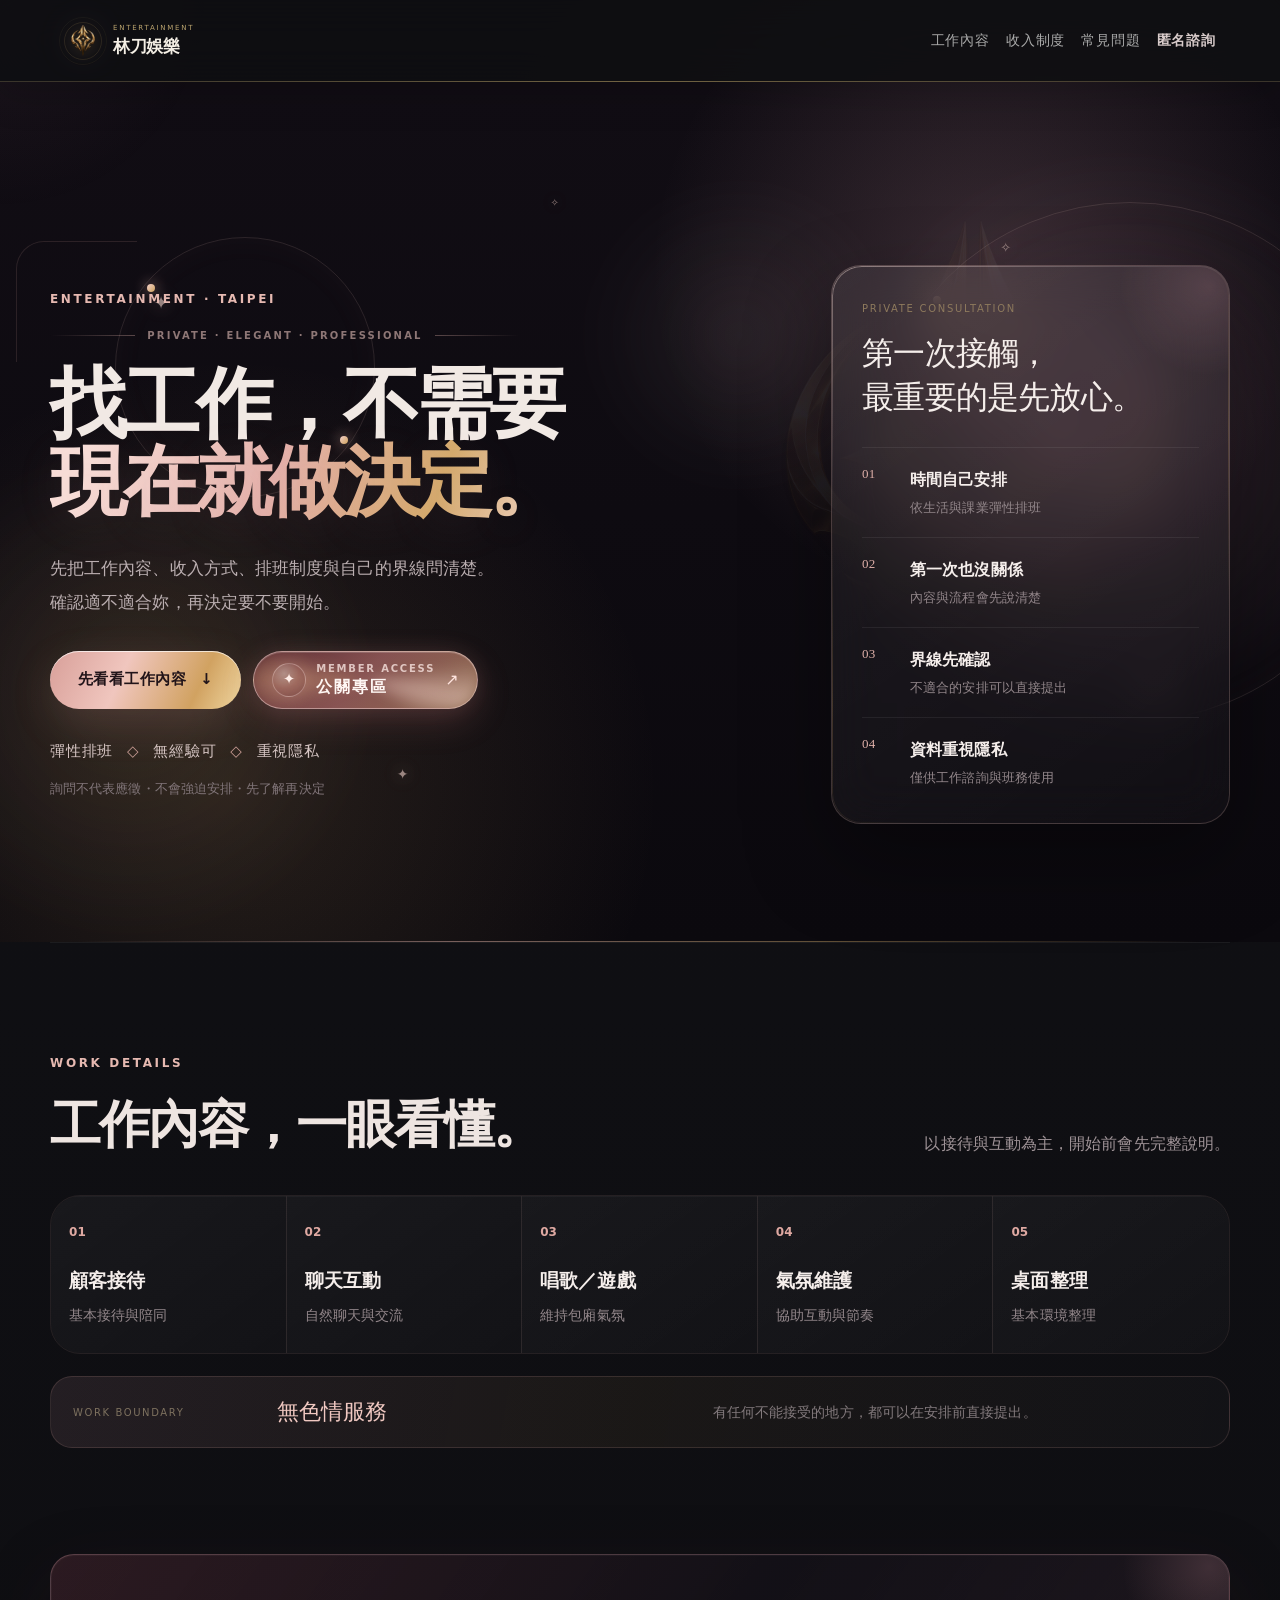
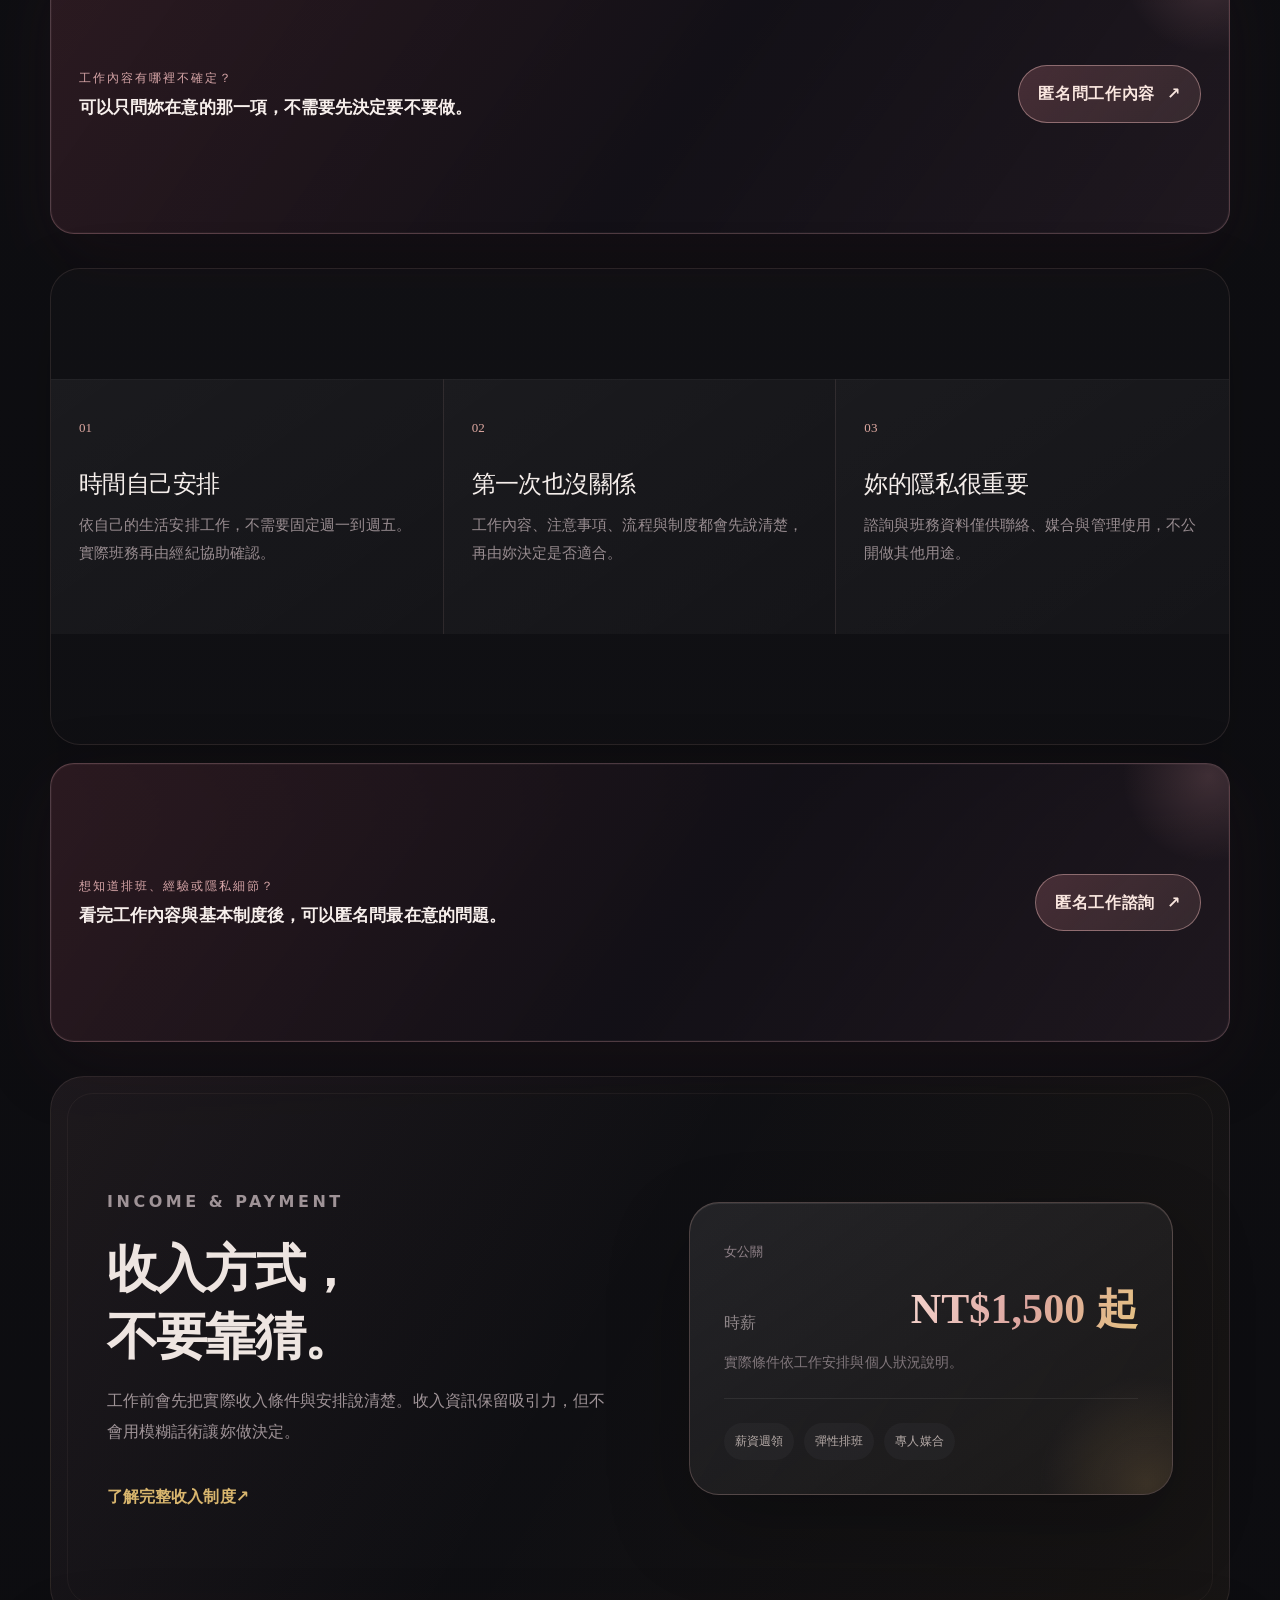
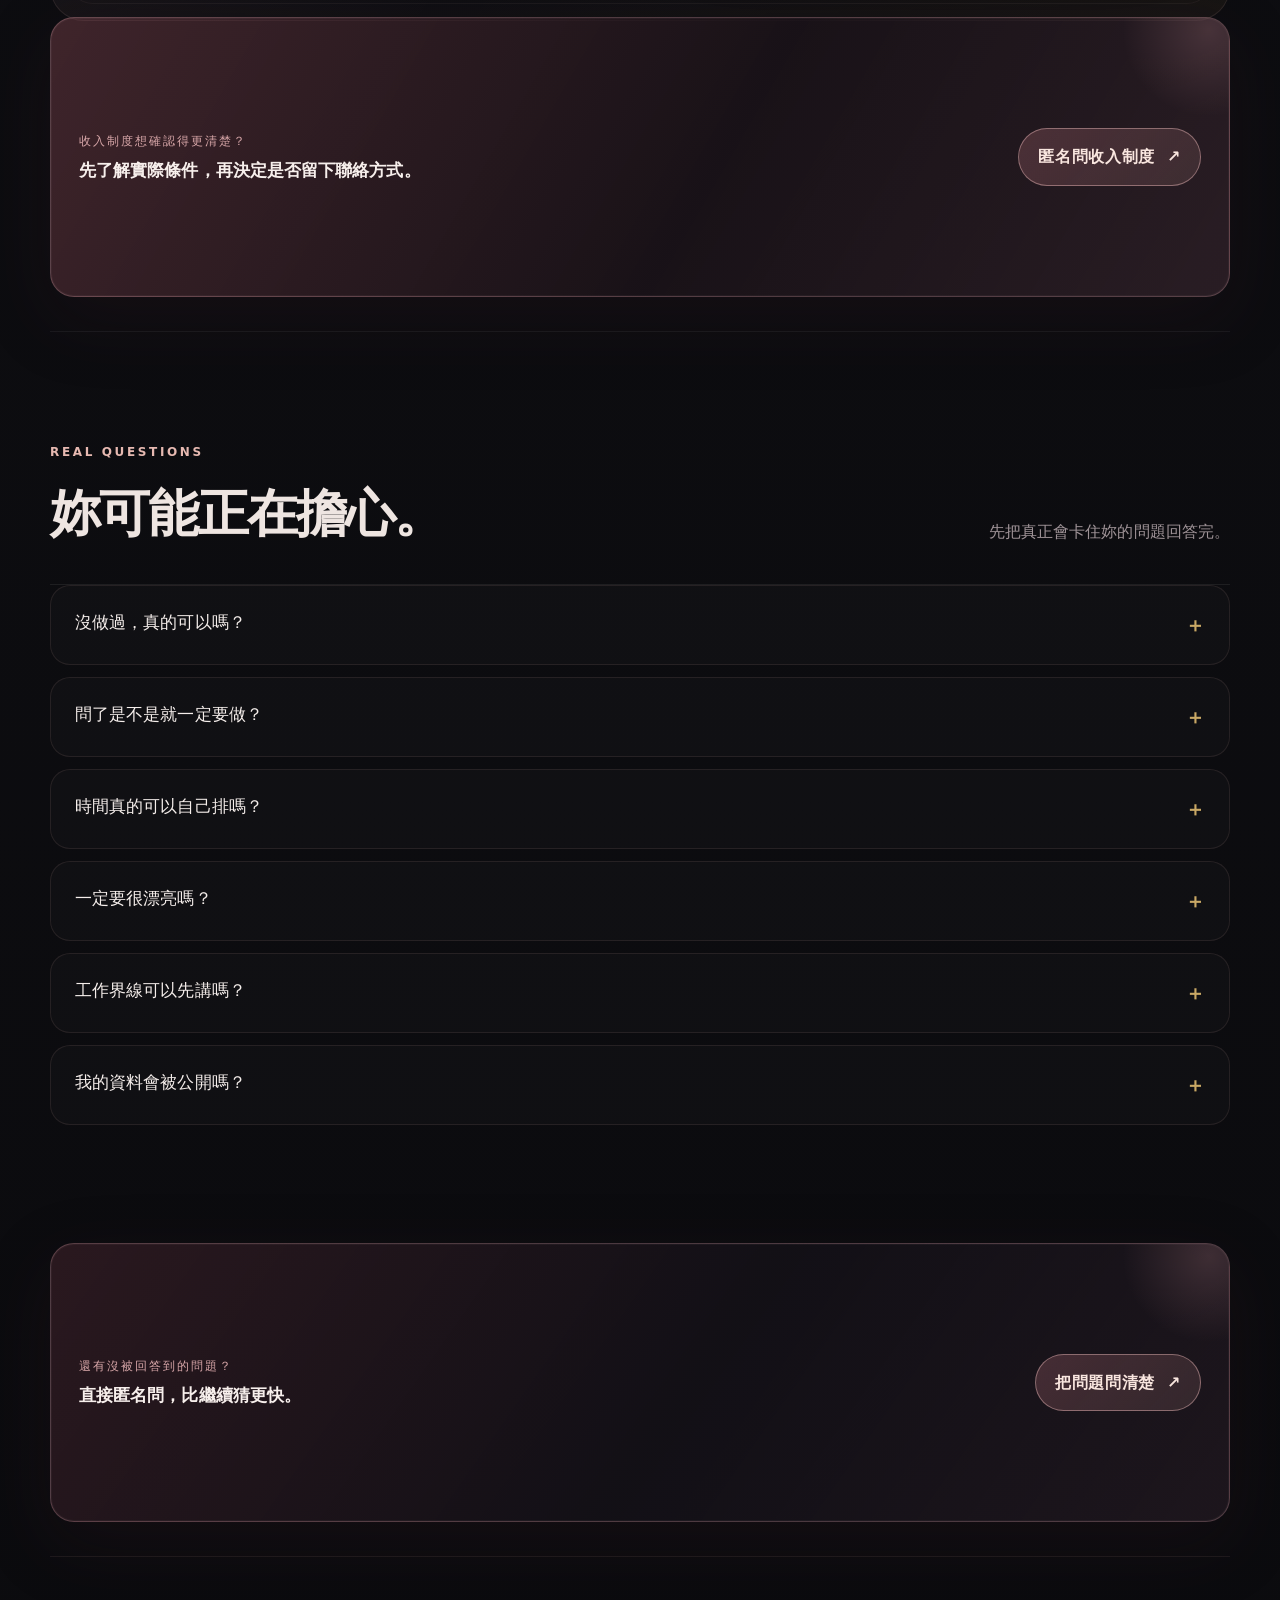
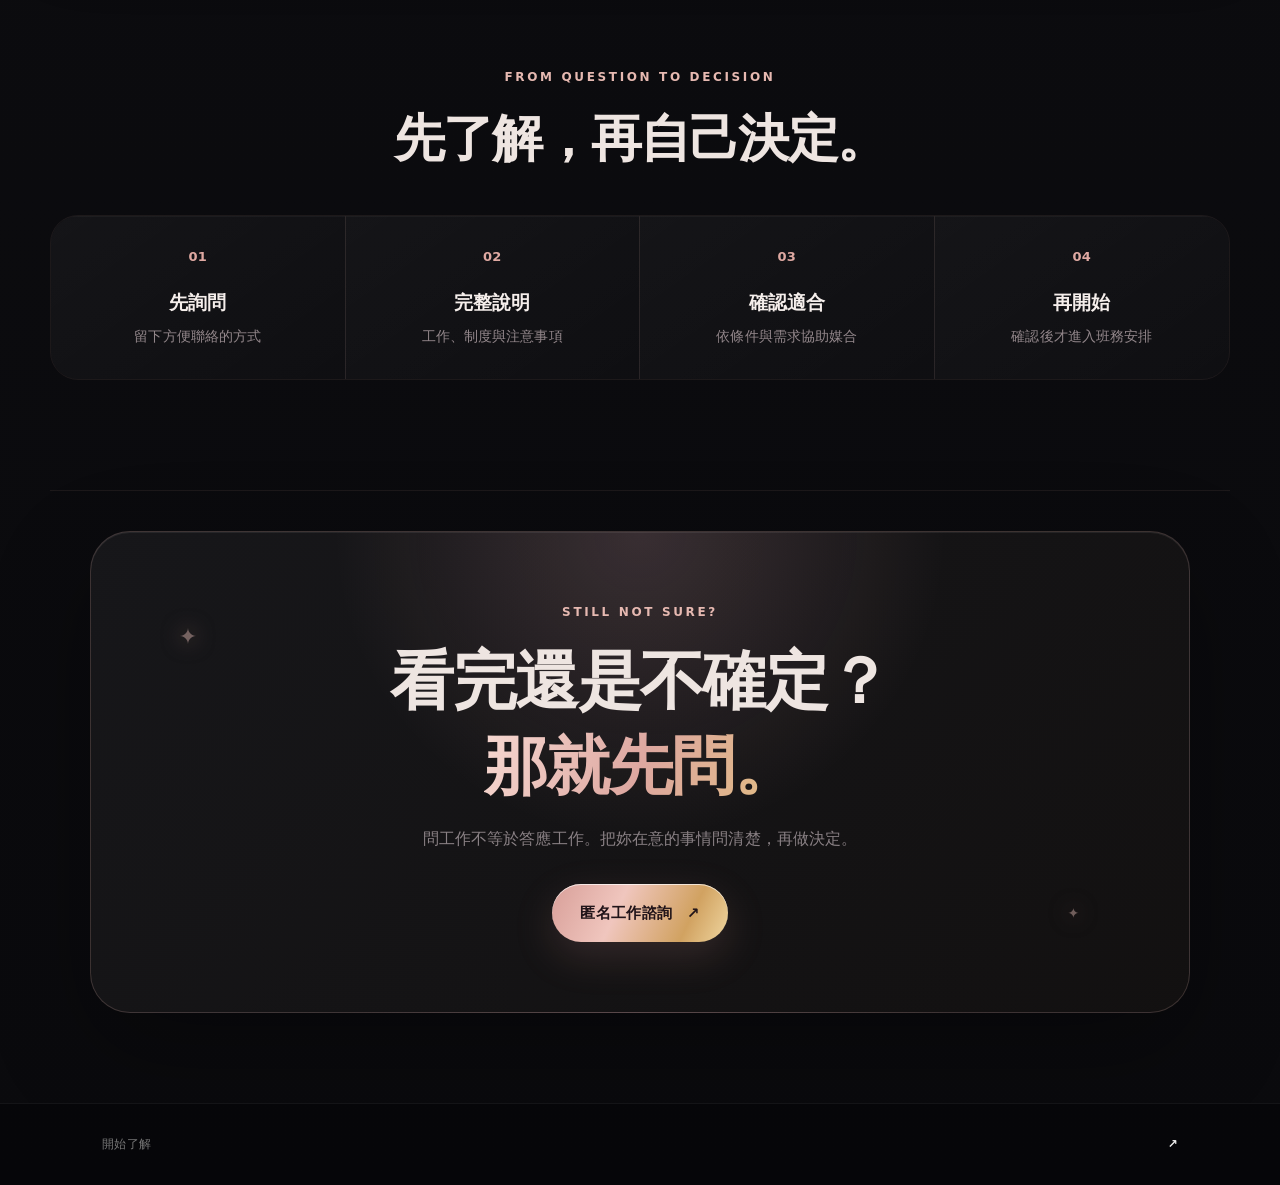
==== commit 3309ea73: "V11 concierge: mobile admin, refined portal, cleaner brand text Co-Authored-By: Claude Opus 5.5 <nor" ====
--- a/index.html
+++ b/index.html
@@ -5,7 +5,7 @@
   <meta name="viewport" content="width=device-width, initial-scale=1">
 <meta name="description" content="專業經紀服務｜公關報班、新人申請與工作資訊">
   <title>林刀娛樂｜專業經紀管理</title>
-  <link rel="stylesheet" href="css/style-v10.7.css?v=10.60">
+  <link rel="stylesheet" href="css/style-v10.7.css?v=11.0">
 
   <meta name="description" content="讓每一次工作，都有更好的安排。">
 
@@ -29,14 +29,14 @@
   <meta name="theme-color" content="#0c0c10">
   <meta property="og:type" content="website">
   <meta property="og:site_name" content="林刀娛樂">
-  <meta property="og:title" content="林刀娛樂｜LIN DAO ENTERTAINMENT">
+  <meta property="og:title" content="林刀娛樂">
   <meta property="og:description" content="讓每一份選擇，都被好好對待。">
   <meta property="og:image" content="/assets/lindao-social-preview.jpg">
   <meta property="og:image:width" content="1200">
   <meta property="og:image:height" content="630">
-  <meta property="og:image:alt" content="林刀娛樂 LIN DAO ENTERTAINMENT">
+  <meta property="og:image:alt" content="林刀娛樂">
   <meta name="twitter:card" content="summary_large_image">
-  <meta name="twitter:title" content="林刀娛樂｜LIN DAO ENTERTAINMENT">
+  <meta name="twitter:title" content="林刀娛樂">
   <meta name="twitter:description" content="讓每一份選擇，都被好好對待。">
   <meta name="twitter:image" content="/assets/lindao-social-preview.jpg">
 
@@ -63,7 +63,7 @@
     </div>
     <div class="conversion-hero-inner">
       <div class="conversion-copy">
-        <p class="cv-eyebrow">LIN DAO ENTERTAINMENT · TAIPEI</p><div class="cv-luxury-line"><span></span><b>PRIVATE · ELEGANT · PROFESSIONAL</b><span></span></div>
+        <p class="cv-eyebrow">ENTERTAINMENT · TAIPEI</p><div class="cv-luxury-line"><span></span><b>PRIVATE · ELEGANT · PROFESSIONAL</b><span></span></div>
         <h1>找工作，不需要<br><em>現在就做決定。</em></h1>
         <p class="cv-lead">先把工作內容、收入方式、排班制度與自己的界線問清楚。<br>確認適不適合妳，再決定要不要開始。</p>
         <div class="cv-actions hero-entry-actions">
--- a/css/style-v10.7.css
+++ b/css/style-v10.7.css
@@ -9317,7 +9317,7 @@
 .hotel-record-page{padding:34px!important}
 .hotel-record-grid{grid-template-columns:repeat(2,minmax(0,1fr))!important;gap:22px!important;margin-top:24px!important}
 .hotel-record-card{position:relative!important;display:block!important;min-height:300px!important;padding:28px!important;border:1px solid rgba(234,188,177,.17)!important;border-radius:28px!important;background:radial-gradient(circle at 90% 0,rgba(209,135,152,.12),transparent 34%),linear-gradient(145deg,rgba(34,23,31,.96),rgba(13,11,15,.98))!important;box-shadow:0 22px 52px rgba(0,0,0,.24),inset 0 1px rgba(255,239,231,.035)!important;overflow:hidden!important}
-.hotel-record-card:after{content:"LIN DAO";position:absolute;right:-6px;bottom:-12px;font:600 54px/1 Georgia,serif;color:rgba(255,226,215,.025);letter-spacing:.08em;pointer-events:none}
+.hotel-record-card:after{content:"林刀娛樂";position:absolute;right:-6px;bottom:-12px;font:600 54px/1 Georgia,serif;color:rgba(255,226,215,.025);letter-spacing:.08em;pointer-events:none}
 .hotel-card-top{display:grid;grid-template-columns:52px minmax(0,1fr) auto;gap:15px;align-items:center;padding-bottom:21px;border-bottom:1px solid rgba(255,255,255,.065)}
 .hotel-record-mark{width:50px!important;height:50px!important;border-radius:16px!important;background:linear-gradient(145deg,rgba(220,156,163,.10),rgba(218,183,121,.05))!important;border:1px solid rgba(234,190,176,.18)!important}.hotel-record-mark span{font-size:20px;color:#d6b28e}
 .hotel-card-title small{display:block!important;color:#8f717a!important;font-size:8px!important;letter-spacing:.18em!important}.hotel-card-title h3{margin:6px 0 0!important;font-size:21px!important;line-height:1.3!important;color:#efe2dc!important}
@@ -9677,3 +9677,115 @@
  .preview-bar a{margin-left:0}
  .confirm-every-pending{width:100%}
 }
+.confirm-every-pending,.admin96-action-items .confirm-every-pending{display:inline-flex;align-items:center;justify-content:center;gap:6px;min-height:46px;padding:12px 22px;border:0;border-radius:12px;background:linear-gradient(135deg,#ecd29a,#c9a45a);color:#17130b!important;font-weight:800;font-size:15px;cursor:pointer;box-shadow:0 8px 22px rgba(201,164,90,.28)}
+.confirm-every-pending:hover{filter:brightness(1.06)}
+.confirm-every-pending:disabled{opacity:.6;cursor:wait}
+.dash-pending-row{flex-direction:column}
+.dash-pending-row .confirm-every-pending{width:100%}
+
+/* =====================================================================
+   V11 CONCIERGE — 高級、好讀、好按（覆蓋在既有香檳金風格之上）
+   ===================================================================== */
+:root{--cg-gold:#e3c78a;--cg-gold-deep:#c9a45a;--cg-ivory:#f6f1e7;--cg-muted:#a8a29a;--cg-line:rgba(227,199,138,.18);--cg-panel:rgba(20,19,24,.92)}
+html{-webkit-text-size-adjust:100%}
+body{text-rendering:optimizeLegibility;-webkit-font-smoothing:antialiased}
+:focus-visible{outline:2px solid var(--cg-gold);outline-offset:2px}
+button,a,select,input[type=checkbox]+span{-webkit-tap-highlight-color:transparent}
+.opt{font-style:normal;font-size:11px;font-weight:600;margin-left:6px;padding:2px 8px;border-radius:999px;border:1px solid var(--cg-line);color:var(--cg-muted);vertical-align:middle}
+
+/* ---------- 經紀後台：桌機字級（原本 8px 太小） ---------- */
+body.admin-body .admin96-title small,body.admin-body .admin96-tools button span,body.admin-body .admin96-date b,body.admin-body .admin96-date small{font-size:12px!important}
+body.admin-body .admin96-nav .tab small{font-size:10px;letter-spacing:.08em;opacity:.7}
+body.admin-body .admin96-nav .tab strong{font-size:15px}
+body.admin-body .admin96-stat small{font-size:10px}
+body.admin-body .admin-home-head p,body.admin-body .panel-note{font-size:14px;line-height:1.75;color:var(--cg-muted)}
+
+/* ---------- 經紀後台：手機版（底部分頁列） ---------- */
+@media (max-width:860px){
+  body.admin-body{overflow-x:hidden}
+  body.admin-body>header.site-header{display:none!important}
+  body.admin-body .admin-page{padding:0!important;margin:0!important;max-width:100vw}
+  body.admin-body .admin96-console{display:block!important;width:100%!important;min-width:0!important;max-width:100vw!important;grid-template-columns:none!important}
+  body.admin-body .admin96-sidebar{position:fixed!important;left:0;right:0;bottom:0;top:auto!important;z-index:80;width:100%!important;height:auto!important;min-height:0!important;padding:6px 6px calc(6px + env(safe-area-inset-bottom))!important;border:0!important;border-top:1px solid var(--cg-line)!important;background:rgba(10,10,13,.97)!important;backdrop-filter:blur(10px)}
+  body.admin-body .admin96-logo,body.admin-body .admin96-brand-card{display:none!important}
+  body.admin-body .admin96-nav{display:grid!important;grid-template-columns:repeat(5,1fr);gap:2px;width:100%!important;margin:0!important;padding:0!important;overflow:visible!important}
+  body.admin-body .admin96-nav .tab{display:flex!important;flex-direction:column;align-items:center;justify-content:center;gap:3px;width:auto!important;min-width:0!important;height:58px!important;margin:0!important;padding:4px 2px!important;border:0!important;border-radius:12px!important;background:transparent!important;box-shadow:none!important}
+  body.admin-body .admin96-nav .tab i{margin:0!important;width:auto!important;height:auto!important;border:0!important;background:none!important;font-size:18px;font-style:normal;color:var(--cg-muted)}
+  body.admin-body .admin96-nav .tab span{display:block!important;width:auto!important;text-align:center}
+  body.admin-body .admin96-nav .tab strong{font-size:11px!important;font-weight:600;color:var(--cg-muted);white-space:nowrap}
+  body.admin-body .admin96-nav .tab small,body.admin-body .admin96-nav .tab b{display:none!important}
+  body.admin-body .admin96-nav .tab.active{background:rgba(227,199,138,.12)!important}
+  body.admin-body .admin96-nav .tab.active i,body.admin-body .admin96-nav .tab.active strong{color:var(--cg-gold)!important}
+  body.admin-body .admin96-main{width:100%!important;min-width:0!important;margin:0!important;padding-bottom:96px}
+  body.admin-body .admin96-topbar{position:sticky;top:0;z-index:70;height:auto!important;padding:12px 14px!important;gap:10px;flex-wrap:wrap}
+  body.admin-body .admin96-menu,body.admin-body .admin96-date{display:none!important}
+  body.admin-body .admin96-title h1{font-size:18px!important}
+  body.admin-body .admin96-tools{gap:6px!important}
+  body.admin-body .admin96-tools button,body.admin-body .admin-preview-link{height:36px!important;padding:0 10px!important;font-size:13px}
+  body.admin-body .admin96-tools button span{display:none}
+  body.admin-body .admin-preview-link span{display:inline;font-size:12px}
+  body.admin-body .admin96-content{padding:14px!important;width:100%!important;min-width:0!important;box-sizing:border-box}
+  body.admin-body .admin96-stats{display:grid!important;grid-template-columns:1fr 1fr!important;gap:10px!important}
+  body.admin-body .admin96-stat{min-width:0!important;padding:14px!important}
+  body.admin-body .admin96-stat strong{font-size:28px!important}
+  body.admin-body .admin96-stat i{display:none}
+  body.admin-body #panel,body.admin-body #panel *{max-width:100%;box-sizing:border-box}
+  body.admin-body .admin-clean-grid,body.admin-body .talent-card-grid,body.admin-body .talent-resume-card,body.admin-body .operations-hub{grid-template-columns:1fr!important;display:grid!important}
+  body.admin-body .application-grid{grid-template-columns:1fr 1fr!important}
+  body.admin-body .admin-segmented{display:flex;overflow-x:auto;gap:6px;scrollbar-width:none}
+  body.admin-body .admin-segmented button{flex:0 0 auto;white-space:nowrap}
+  body.admin-body .week-talent-row{flex-wrap:wrap}
+  body.admin-body .leave-modal{width:calc(100vw - 24px)!important;max-height:86vh;overflow:auto}
+  body.admin-body footer{display:none}
+}
+
+/* ---------- 公關專區 ---------- */
+.portal-body .member-soft-caption{font-style:normal;color:#d9cfc3;letter-spacing:.02em}
+.portal-body .fairy-name-suffix{font-size:.42em;margin-left:12px;color:var(--cg-gold);letter-spacing:.12em}
+.portal-body .date-chip span{min-height:64px;display:flex;flex-direction:column;align-items:center;justify-content:center;gap:4px}
+.portal-body .date-chip b{font-size:15px}
+.portal-body .date-chip small{font-size:13px}
+@media (max-width:760px){
+  .portal-body .portal-page{padding-bottom:96px}
+  .portal-body .lux-motion-layer,.portal-body .member-soft-orbit,.portal-body .member-command-brand,.portal-body .member-command-card .eyebrow{display:none!important}
+  .portal-body .member-command-card{display:grid!important;grid-template-columns:1fr 112px;gap:14px;padding:20px 18px!important;border-radius:22px!important}
+  .portal-body .member-command-main{min-width:0}
+  .portal-body .member-name-row h1{font-size:30px!important;line-height:1.2}
+  .portal-body .fairy-name-suffix{display:block;margin:6px 0 0;font-size:13px}
+  .portal-body .member-soft-caption{font-size:13px;line-height:1.7;margin:8px 0 12px}
+  .portal-body .member-welcome{font-size:10px}
+  .portal-body .member-glance{grid-column:1/-1}
+  .portal-body .member-vip-portrait{grid-column:2;grid-row:1;width:112px!important;margin:0!important}
+  .portal-body .vip-member-plaque{display:none!important}
+  .portal-body .vip-portrait-frame{padding:6px!important}
+  .portal-body .talent-self-status{grid-column:1/-1;justify-content:flex-start;gap:8px}
+  .portal-body .talent-self-status-btn{font-size:16px!important;padding:10px 16px!important;border-radius:999px!important}
+  .portal-body .talent-status-slash{display:none}
+  .portal-body .talent-self-status-note{grid-column:1/-1;font-size:12px}
+  .portal-body .member-logout{top:14px!important;right:14px!important;font-size:12px}
+  /* 底部導覽列 */
+  .portal-body .member-nav{position:fixed!important;left:0;right:0;bottom:0;z-index:80;display:grid!important;grid-template-columns:repeat(3,1fr);gap:4px;margin:0!important;padding:6px 8px calc(6px + env(safe-area-inset-bottom))!important;border-top:1px solid var(--cg-line);border-radius:0!important;background:rgba(12,11,14,.97)!important;backdrop-filter:blur(10px)}
+  .portal-body .member-nav .profile-tab{display:flex!important;align-items:center;justify-content:center;min-height:52px!important;height:auto!important;padding:6px!important;border-radius:12px!important;border:0!important;background:transparent!important;box-shadow:none!important}
+  .portal-body .member-nav .profile-tab>span,.portal-body .member-nav .profile-tab small,.portal-body .member-nav .profile-tab i{display:none!important}
+  .portal-body .member-nav .profile-tab strong{font-size:13px!important;color:var(--cg-muted);white-space:nowrap}
+  .portal-body .member-nav .profile-tab.active{background:rgba(227,199,138,.13)!important}
+  .portal-body .member-nav .profile-tab.active strong{color:var(--cg-gold)!important}
+  .portal-body .weekly-date-grid{grid-template-columns:repeat(4,1fr)!important;gap:8px!important}
+  .portal-body .booking-composer{padding:18px!important}
+  .portal-body .booking-composer h2{font-size:24px}
+  .portal-body .preview-bar{padding:8px 10px;font-size:12px;gap:6px;border-radius:12px}
+  .portal-body .preview-bar select{flex:1 1 120px;padding:6px 8px}
+  .portal-body .preview-bar a{padding:6px 10px;font-size:12px}
+  .portal-body footer{padding-bottom:90px}
+}
+
+/* ---------- 招募網站 ---------- */
+@media (max-width:760px){
+  .cv-work-flow{display:grid!important;grid-template-columns:1fr 1fr!important;gap:10px!important;border:0!important;background:none!important}
+  .cv-work-flow>div{padding:16px!important;min-height:0!important;border:1px solid var(--cg-line)!important;border-radius:16px!important;background:var(--cg-panel)!important}
+  .cv-work-flow>div:last-child{grid-column:1/-1}
+  .cv-work-flow strong{font-size:17px!important;margin:6px 0 4px!important}
+  .cv-work-flow small{font-size:12.5px}
+}
+.apply107-seal b{font-size:42px!important;letter-spacing:0!important}
+#applyForm label{font-size:14px;color:var(--cg-ivory)}
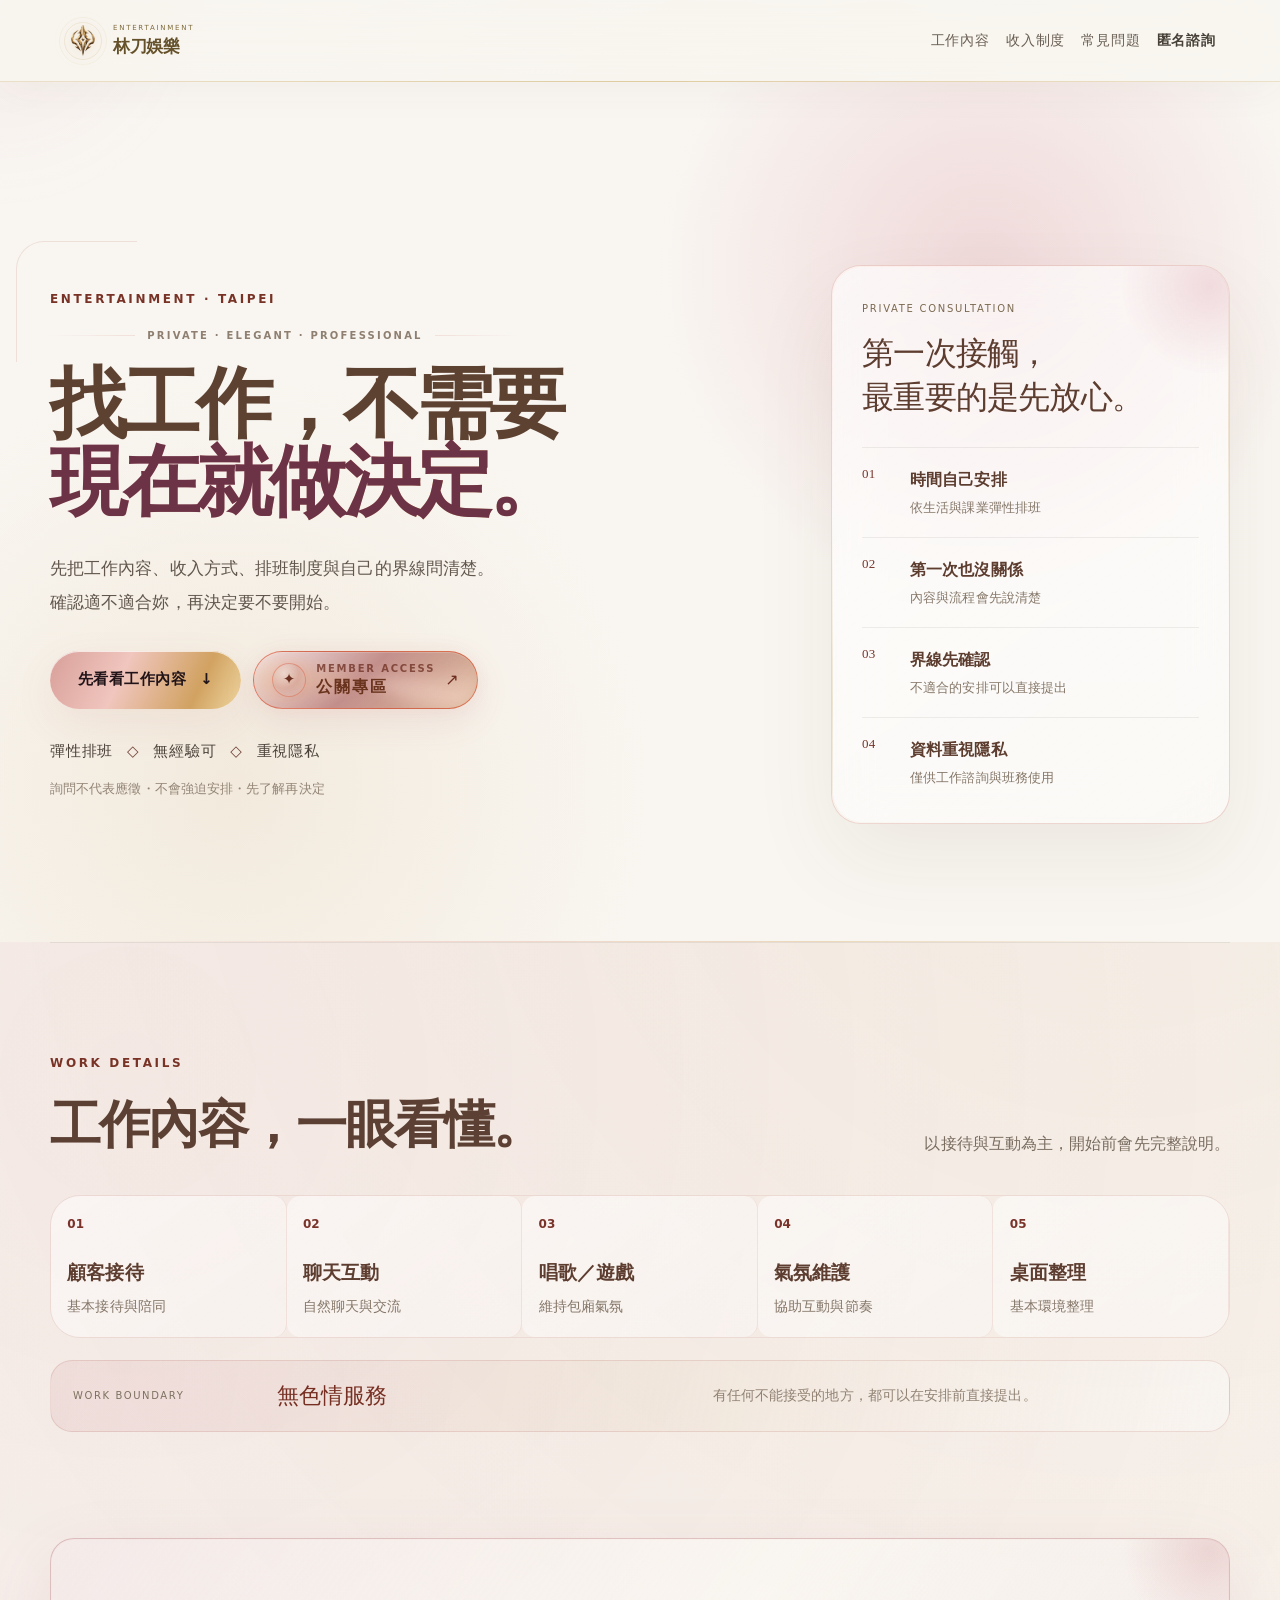
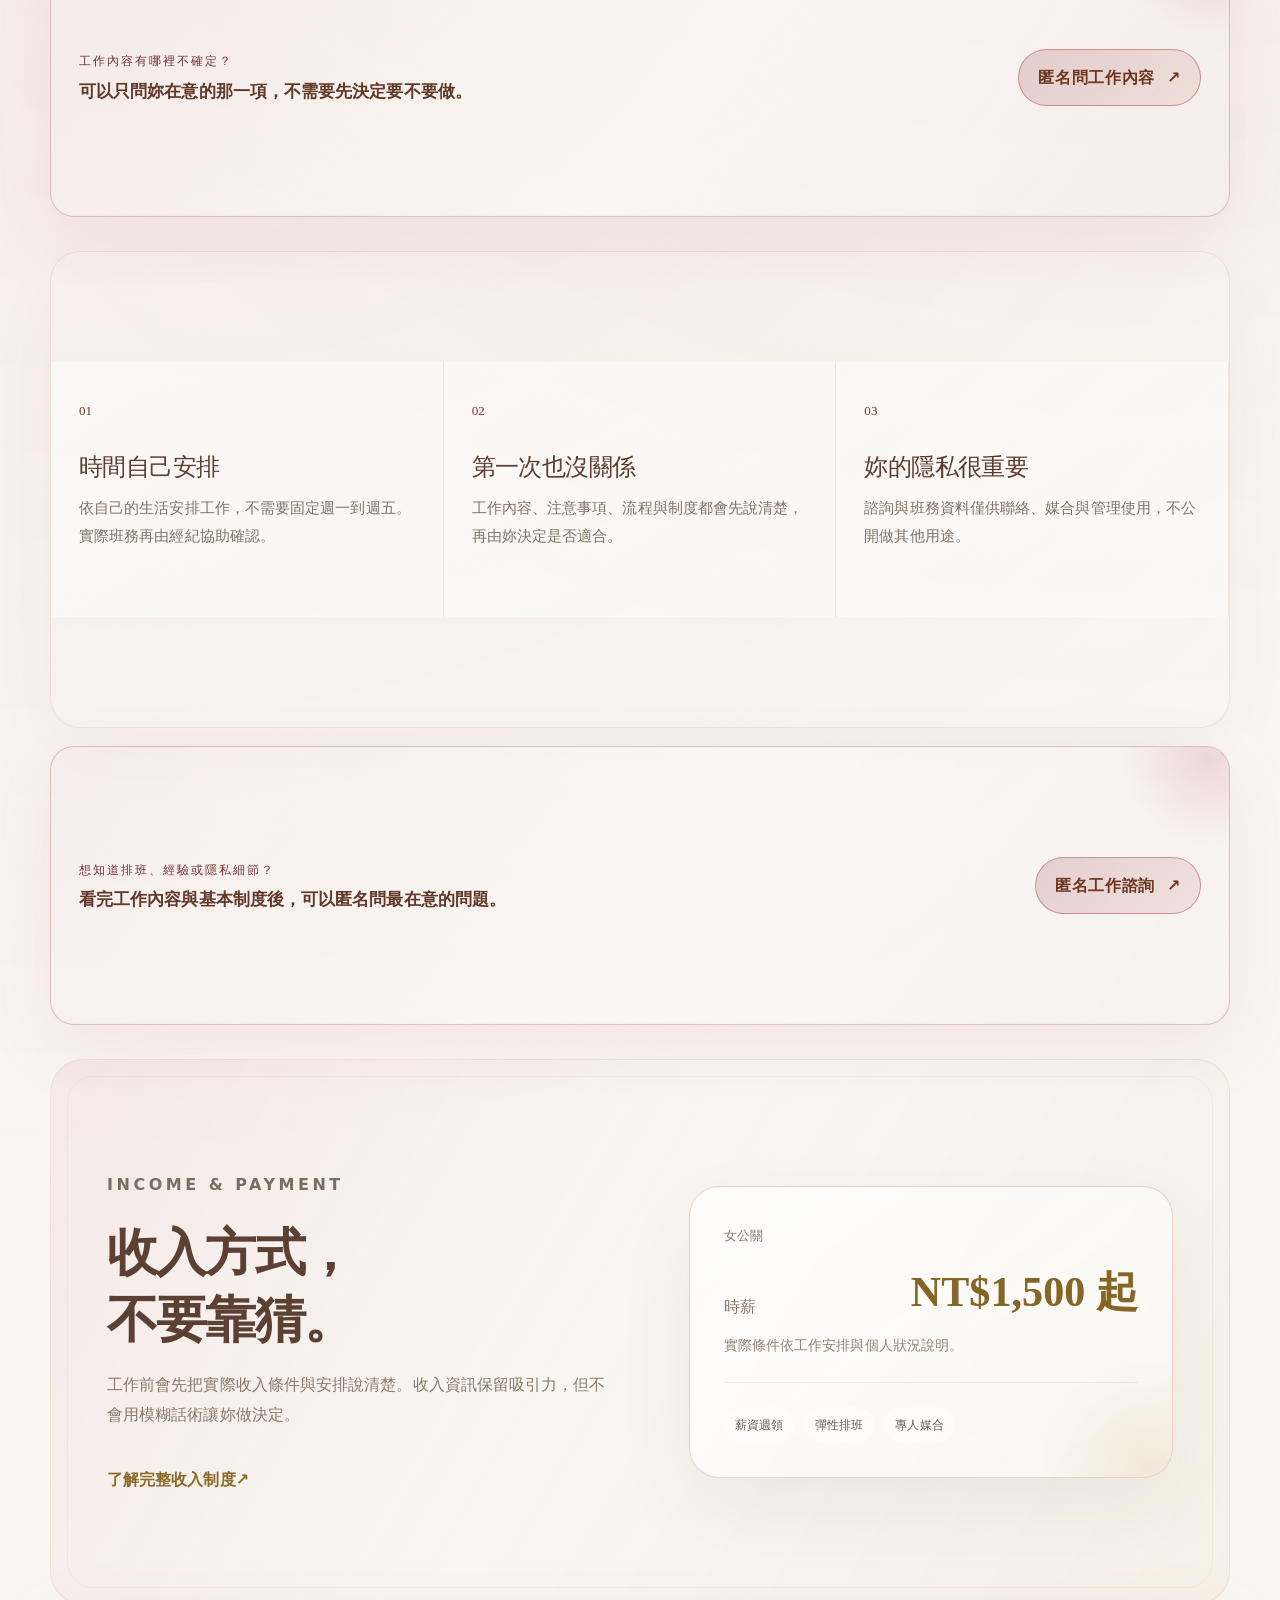
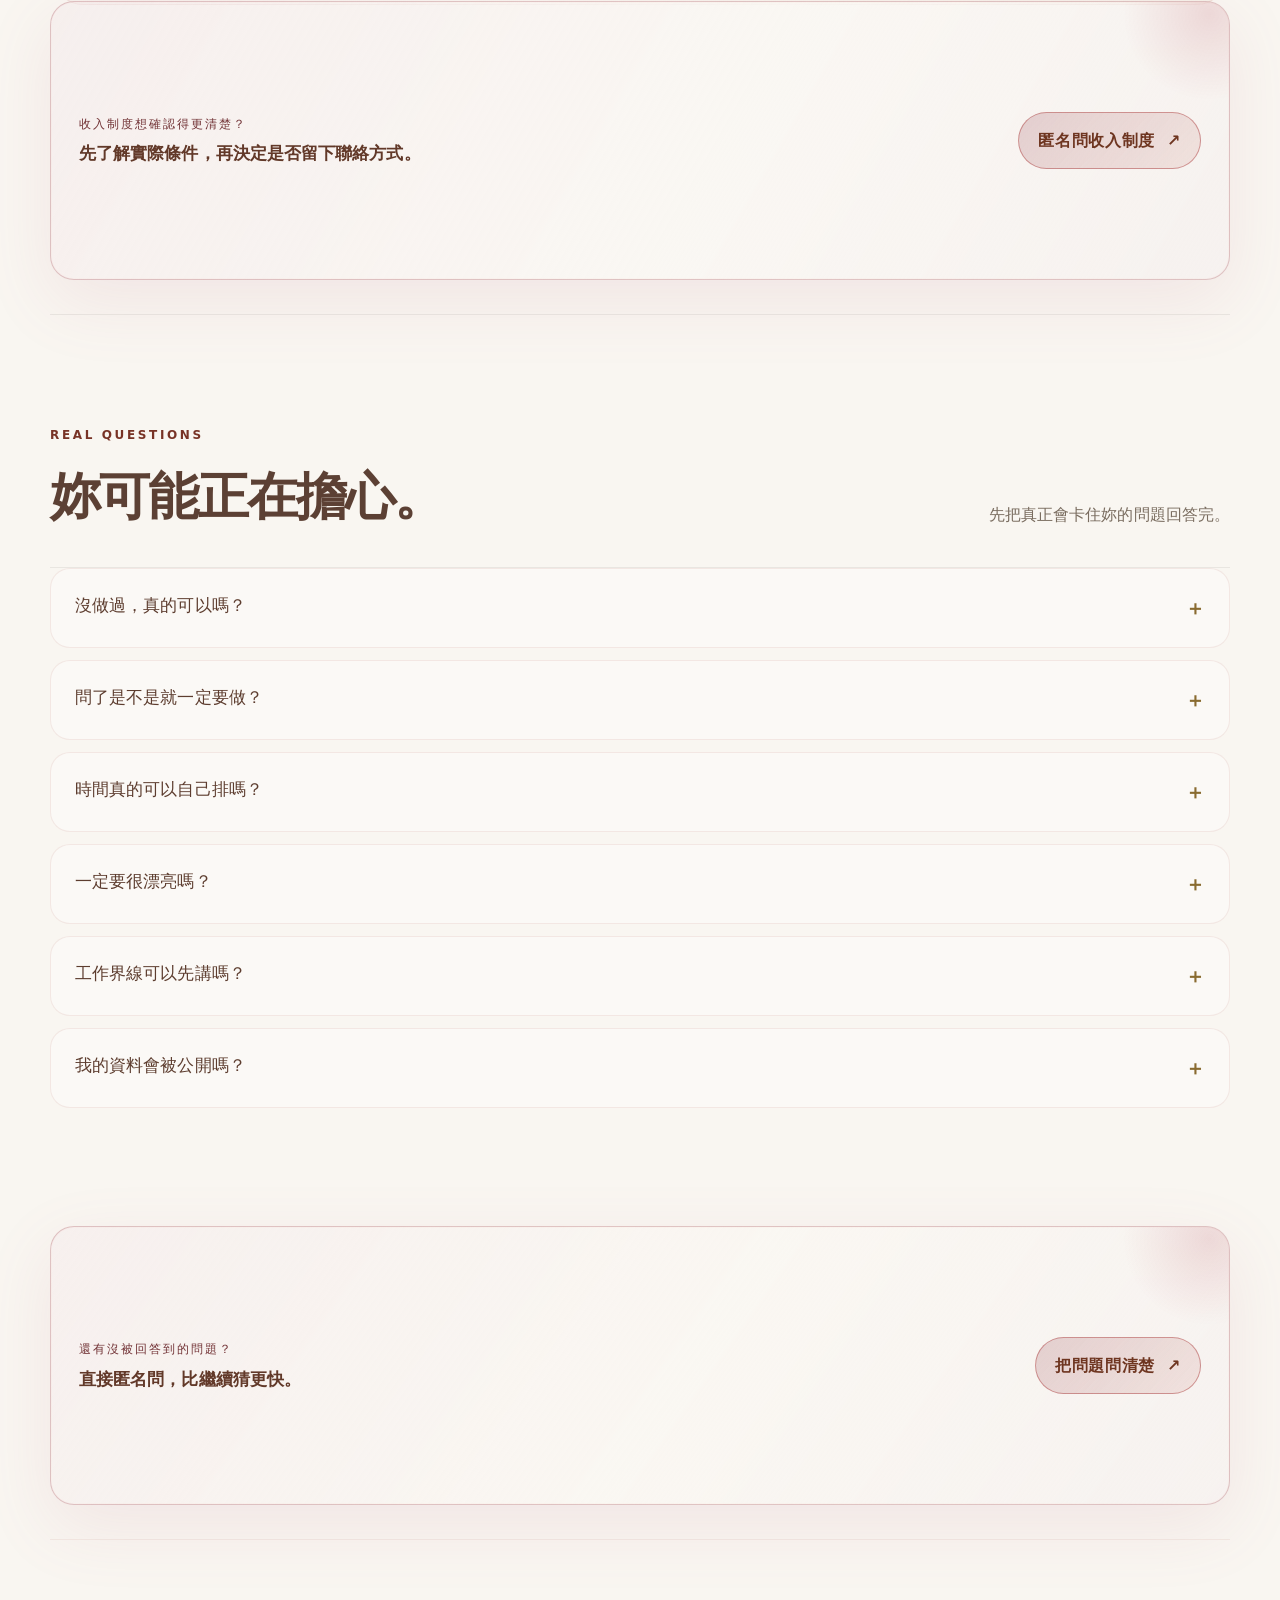
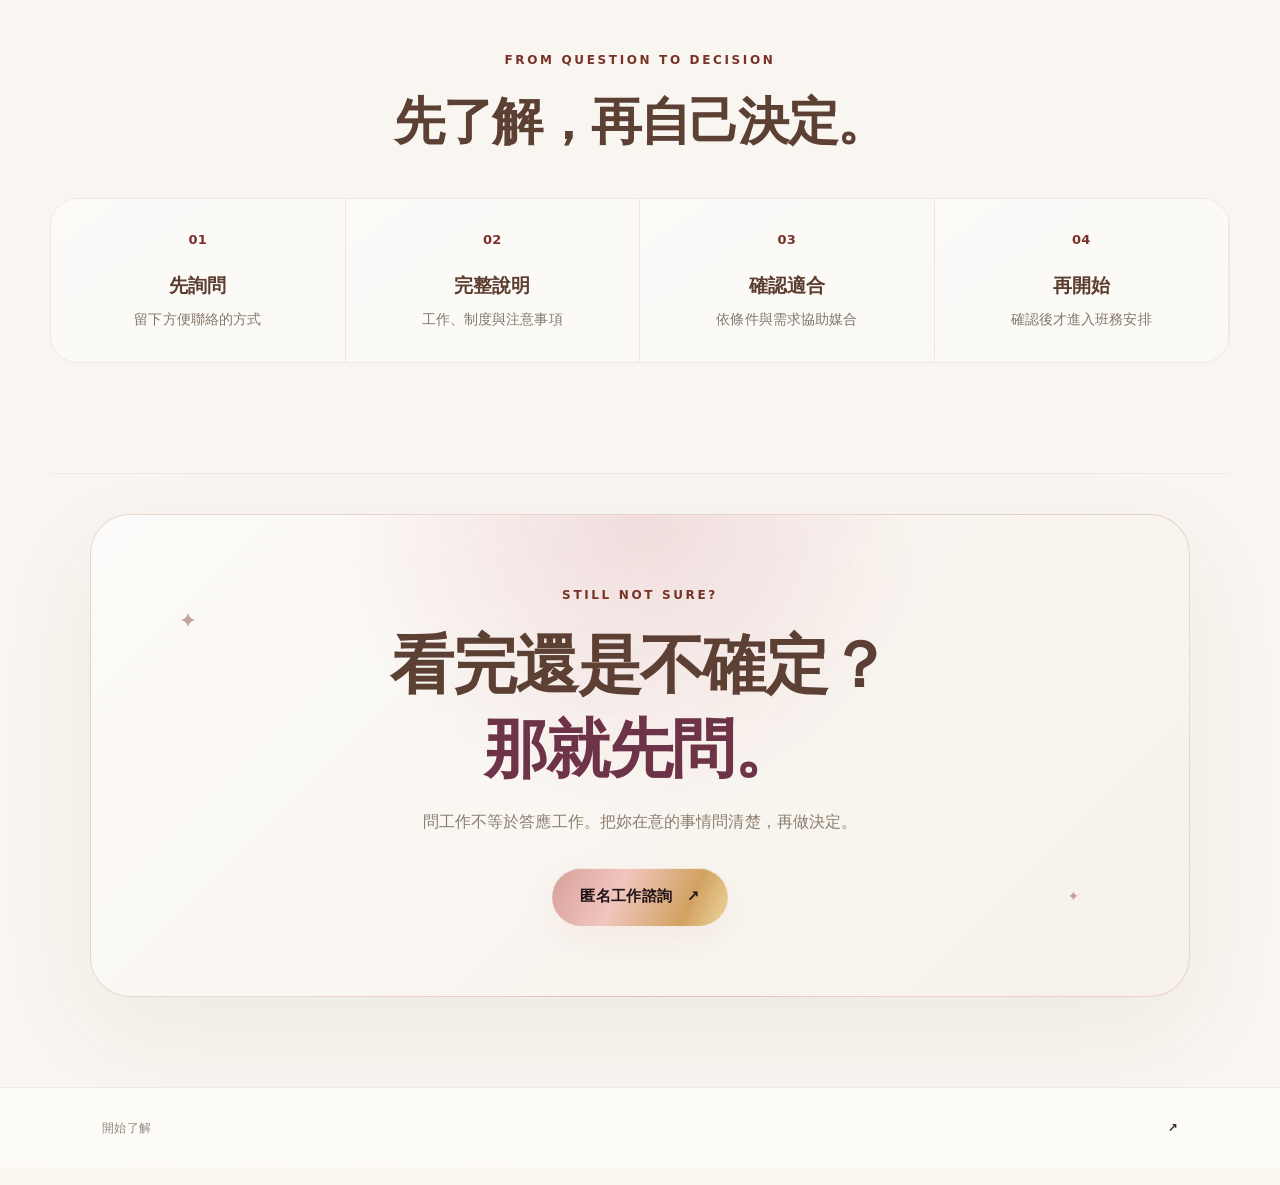
==== commit 51fe197c: "V12 WIP: generated daylight theme Co-Authored-By: Claude Opus 5.5 <noreply@anthropic.com> Claude-Ses" ====
--- a/index.html
+++ b/index.html
@@ -1,11 +1,11 @@
 <!doctype html>
-<html lang="zh-Hant">
+<html lang="zh-Hant" class="dl">
 <head>
   <meta charset="utf-8">
   <meta name="viewport" content="width=device-width, initial-scale=1">
 <meta name="description" content="專業經紀服務｜公關報班、新人申請與工作資訊">
   <title>林刀娛樂｜專業經紀管理</title>
-  <link rel="stylesheet" href="css/style-v10.7.css?v=11.0">
+  <link rel="stylesheet" href="css/style-v10.7.css?v=12.0">
 
   <meta name="description" content="讓每一次工作，都有更好的安排。">
 
--- a/css/style-v10.7.css
+++ b/css/style-v10.7.css
@@ -9725,7 +9725,18 @@
   body.admin-body .admin96-tools button span{display:none}
   body.admin-body .admin-preview-link span{display:inline;font-size:12px}
   body.admin-body .admin96-content{padding:14px!important;width:100%!important;min-width:0!important;box-sizing:border-box}
-  body.admin-body .admin96-stats{display:grid!important;grid-template-columns:1fr 1fr!important;gap:10px!important}
+  body.admin-body .admin96-stats:not([style*="none"]){display:grid!important;grid-template-columns:1fr 1fr!important;gap:10px!important}
+  /* 公關卡片：手機改成精簡橫列 */
+  body.admin-body .talent-card-grid{gap:10px!important}
+  body.admin-body .talent-person-card{display:grid!important;grid-template-columns:72px 1fr;grid-template-areas:"photo info" "photo glance" "select select";gap:4px 12px;padding:12px!important;min-height:0!important;align-items:start}
+  body.admin-body .talent-person-photo{grid-area:photo;width:72px!important;height:96px!important;min-height:0!important;margin:0!important;border-radius:12px;overflow:hidden;position:relative}
+  body.admin-body .talent-person-photo img,body.admin-body .talent-person-photo .talent-card-avatar{width:100%!important;height:100%!important;object-fit:cover;aspect-ratio:auto!important}
+  body.admin-body .talent-card-status{position:absolute!important;left:4px!important;right:auto!important;bottom:4px!important;top:auto!important;font-size:10px!important;padding:2px 6px!important}
+  body.admin-body .talent-person-info{grid-area:info;padding:0!important;min-width:0}
+  body.admin-body .talent-person-info h3{font-size:18px!important;margin:0!important}
+  body.admin-body .talent-person-info p,body.admin-body .talent-person-info small{font-size:12.5px!important;margin:2px 0 0!important}
+  body.admin-body .talent-card-glance{grid-area:glance;padding:4px 0 0!important;border:0!important;font-size:12.5px}
+  body.admin-body .talent-card-select{grid-area:select;width:100%!important;margin:6px 0 0!important}
   body.admin-body .admin96-stat{min-width:0!important;padding:14px!important}
   body.admin-body .admin96-stat strong{font-size:28px!important}
   body.admin-body .admin96-stat i{display:none}
@@ -9748,24 +9759,13 @@
 @media (max-width:760px){
   .portal-body .portal-page{padding-bottom:96px}
   .portal-body .lux-motion-layer,.portal-body .member-soft-orbit,.portal-body .member-command-brand,.portal-body .member-command-card .eyebrow{display:none!important}
-  .portal-body .member-command-card{display:grid!important;grid-template-columns:1fr 112px;gap:14px;padding:20px 18px!important;border-radius:22px!important}
-  .portal-body .member-command-main{min-width:0}
-  .portal-body .member-name-row h1{font-size:30px!important;line-height:1.2}
+  .portal-body .member-name-row h1{font-size:32px!important;line-height:1.2}
   .portal-body .fairy-name-suffix{display:block;margin:6px 0 0;font-size:13px}
-  .portal-body .member-soft-caption{font-size:13px;line-height:1.7;margin:8px 0 12px}
-  .portal-body .member-welcome{font-size:10px}
-  .portal-body .member-glance{grid-column:1/-1}
-  .portal-body .member-vip-portrait{grid-column:2;grid-row:1;width:112px!important;margin:0!important}
-  .portal-body .vip-member-plaque{display:none!important}
-  .portal-body .vip-portrait-frame{padding:6px!important}
-  .portal-body .talent-self-status{grid-column:1/-1;justify-content:flex-start;gap:8px}
-  .portal-body .talent-self-status-btn{font-size:16px!important;padding:10px 16px!important;border-radius:999px!important}
-  .portal-body .talent-status-slash{display:none}
-  .portal-body .talent-self-status-note{grid-column:1/-1;font-size:12px}
-  .portal-body .member-logout{top:14px!important;right:14px!important;font-size:12px}
+  .portal-body .member-soft-caption{font-size:13px;line-height:1.7}
+  .portal-body .talent-self-status-btn{font-size:18px!important}
   /* 底部導覽列 */
-  .portal-body .member-nav{position:fixed!important;left:0;right:0;bottom:0;z-index:80;display:grid!important;grid-template-columns:repeat(3,1fr);gap:4px;margin:0!important;padding:6px 8px calc(6px + env(safe-area-inset-bottom))!important;border-top:1px solid var(--cg-line);border-radius:0!important;background:rgba(12,11,14,.97)!important;backdrop-filter:blur(10px)}
-  .portal-body .member-nav .profile-tab{display:flex!important;align-items:center;justify-content:center;min-height:52px!important;height:auto!important;padding:6px!important;border-radius:12px!important;border:0!important;background:transparent!important;box-shadow:none!important}
+  body.portal-body .portal-shell .member-nav{position:fixed!important;left:0;right:0;bottom:0;z-index:80;display:grid!important;grid-template-columns:repeat(3,minmax(0,1fr))!important;gap:4px;margin:0!important;padding:6px 8px calc(6px + env(safe-area-inset-bottom))!important;width:100%!important;max-width:none!important;box-sizing:border-box;border-top:1px solid var(--cg-line);border-radius:0!important;background:rgba(12,11,14,.97)!important;backdrop-filter:blur(10px)}
+  body.portal-body .portal-shell .member-nav .profile-tab{width:auto!important;min-width:0!important;grid-column:auto!important;display:flex!important;align-items:center;justify-content:center;min-height:52px!important;height:auto!important;padding:6px!important;border-radius:12px!important;border:0!important;background:transparent!important;box-shadow:none!important}
   .portal-body .member-nav .profile-tab>span,.portal-body .member-nav .profile-tab small,.portal-body .member-nav .profile-tab i{display:none!important}
   .portal-body .member-nav .profile-tab strong{font-size:13px!important;color:var(--cg-muted);white-space:nowrap}
   .portal-body .member-nav .profile-tab.active{background:rgba(227,199,138,.13)!important}
@@ -9789,3 +9789,1756 @@
 }
 .apply107-seal b{font-size:42px!important;letter-spacing:0!important}
 #applyForm label{font-size:14px;color:var(--cg-ivory)}
+#applyForm label .opt,label .opt{display:inline-block!important;width:auto!important;max-width:max-content!important;align-self:flex-start!important;justify-self:start!important;min-height:0!important;height:auto!important;margin:0 0 0 6px!important;padding:1px 8px!important;background:none!important;box-shadow:none!important}
+@media (max-width:760px){.cv-work{overflow:visible}.cv-work-flow{outline:0!important;box-shadow:none!important}}
+
+/* ===== V11.1 登入頁：晨光香檳（B 方案） ===== */
+body.auth-daylight{background:#f6f1e7!important;color:#221d18}
+body.auth-daylight::before,body.auth-daylight::after{display:none!important}
+body.auth-daylight>header.site-header,body.auth-daylight>footer{display:none!important}
+body.auth-daylight main,body.auth-daylight .portal-page,body.auth-daylight .admin-page,body.auth-daylight #adminApp,body.auth-daylight #talentPortal{background:transparent!important;padding:0!important;margin:0!important;max-width:none!important;min-height:0!important;border:0!important;box-shadow:none!important}
+.daylight-auth{box-sizing:border-box;max-width:440px;min-height:100vh;min-height:100svh;margin:0 auto;padding:48px 24px 28px;display:flex;flex-direction:column;font-family:"Noto Sans TC",system-ui,sans-serif;color:#221d18}
+.daylight-auth *{box-sizing:border-box}
+.dl-brand{display:flex;align-items:center;gap:12px}
+.dl-mark{width:48px;height:48px;border-radius:14px;background:#1c1916;display:flex;align-items:center;justify-content:center;flex:0 0 48px}
+.dl-mark img{width:32px;height:34px;object-fit:contain}
+.dl-brand strong{display:block;font-family:"Noto Serif TC",serif;font-size:17px;letter-spacing:.08em;color:#221d18}
+.dl-brand small{display:block;margin-top:2px;font-size:11px;letter-spacing:.2em;color:#6f665c}
+.dl-intro{margin-top:56px}
+.dl-hello{margin:0;font-size:13px;letter-spacing:.14em;color:#8a6a2c}
+.dl-intro h1{margin:10px 0 0;font-family:"Noto Serif TC",serif;font-weight:700;font-size:34px;line-height:1.3;color:#221d18;letter-spacing:.02em}
+.dl-intro p:last-child{margin:12px 0 0;font-size:14px;line-height:1.8;color:#5f574e}
+.dl-tabs{display:grid;grid-template-columns:1fr 1fr;gap:4px;margin-top:28px;padding:4px;border-radius:14px;background:#ebe3d5}
+.dl-tabs .auth-tab{height:42px;border:0;border-radius:10px;background:transparent;color:#5f574e;font:500 14px "Noto Sans TC",sans-serif;cursor:pointer}
+.dl-tabs .auth-tab.active{background:#fffdf9;color:#221d18;box-shadow:0 2px 8px rgba(108,86,50,.12)}
+.daylight-auth .dl-card{margin-top:16px;display:flex;flex-direction:column;gap:16px;padding:22px;border-radius:22px;background:#fffdf9;box-shadow:0 1px 0 rgba(34,29,24,.04),0 18px 40px rgba(108,86,50,.10);border:0}
+.daylight-auth.is-admin .dl-card{margin-top:32px}
+.daylight-auth .dl-card label{display:flex!important;flex-direction:column;gap:8px;font-size:13px;font-weight:500;color:#3a332c;letter-spacing:0}
+.daylight-auth .dl-card label.check{flex-direction:row;align-items:flex-start;gap:10px;font-weight:400;line-height:1.6;color:#5f574e}
+.daylight-auth .dl-card input:not([type=checkbox]),.daylight-auth .dl-card select{width:100%;height:52px;padding:0 16px;border-radius:12px;border:1px solid #e3d9c8;background:#fbf7f0;color:#221d18;font-size:16px;font-family:inherit;box-shadow:none}
+.daylight-auth .dl-card input:focus{outline:none;border-color:#c9a45a;box-shadow:0 0 0 3px rgba(201,164,90,.18)}
+.daylight-auth .dl-card input::placeholder{color:#9a9087}
+.daylight-auth .dl-card input[type=checkbox]{width:18px;height:18px;margin-top:3px;accent-color:#1c1916}
+.daylight-auth .login-helper{color:#7d7368;font-size:12px;margin-top:-8px}
+.daylight-auth .dl-submit{margin-top:6px;height:54px;border:0;border-radius:12px;background:#1c1916;color:#e3c78a;font:700 16px "Noto Sans TC",sans-serif;letter-spacing:.12em;cursor:pointer;transition:transform .15s,box-shadow .15s}
+.daylight-auth .dl-submit:hover{box-shadow:0 10px 24px rgba(28,25,22,.22)}
+.daylight-auth .dl-submit:active{transform:scale(.99)}
+.daylight-auth .dl-submit:disabled{opacity:.6;cursor:wait}
+.daylight-auth .form-status{margin:0;min-height:0;font-size:13px;color:#8a3b3b;text-align:center}
+.daylight-auth .form-status:empty{display:none}
+.dl-help{margin:18px 0 0;text-align:center;font-size:13px;color:#6f665c}
+.dl-foot{margin:auto 0 0;padding-top:28px;text-align:center;font-size:11px;letter-spacing:.12em;color:#7d7368}
+@media (min-width:900px){.daylight-auth{padding-top:72px}.dl-intro{margin-top:64px}}
+body.auth-daylight .daylight-auth .dl-card input:not([type=checkbox]),body.auth-daylight .daylight-auth .dl-card select{background:#fbf7f0!important;border:1px solid #e3d9c8!important;color:#221d18!important;-webkit-text-fill-color:#221d18;box-shadow:none!important;border-radius:12px!important;height:52px!important}
+body.auth-daylight .daylight-auth .dl-card input:focus{border-color:#c9a45a!important;box-shadow:0 0 0 3px rgba(201,164,90,.18)!important}
+body.auth-daylight .daylight-auth .dl-card input:-webkit-autofill{-webkit-box-shadow:0 0 0 40px #fbf7f0 inset!important;-webkit-text-fill-color:#221d18!important}
+body.auth-daylight .daylight-auth .dl-card label{color:#3a332c!important}
+body.auth-daylight .daylight-auth .dl-card input::placeholder{color:#a39a8f!important;-webkit-text-fill-color:#a39a8f!important;opacity:1}
+/* ===== V12 DAYLIGHT (auto-generated light theme) ===== */
+html.dl body{background:#f9f6f1!important;color:#5b4b30!important}
+html.dl .site-header{border-bottom:1px solid rgba(34,29,24,.08)!important;background:rgba(249,246,241,0.94)!important}
+html.dl .brand span{color:#7f6a3c!important}
+html.dl .site-header nav{color:#5b5148!important}
+html.dl .nav-cta{border:1px solid #9f8b60!important;color:#806a2a!important}
+html.dl .hero{background:radial-gradient(circle at 80% 40%,#faf8f4 0,#f9f6f1 42%)!important}
+html.dl .eyebrow{color:#7f6a3c!important}
+html.dl .hero h1 em{color:#856b29!important}
+html.dl .lead{color:#6a5f54!important}
+html.dl .btn-outline{border-color:rgba(34,29,24,.08)!important;color:#2e2924!important}
+html.dl .btn-outline:hover{border-color:#a89057!important}
+html.dl .hero-card{border:1px solid rgba(34,29,24,.08)!important;background:rgba(249,247,242,0.75)!important;box-shadow:0 25px 70px rgba(80,60,30,0.066)!important}
+html.dl .hero-card span{color:#7f6a3c!important}
+html.dl .hero-card p{color:#7a6d60!important}
+html.dl .card{border:1px solid rgba(34,29,24,.08)!important;background:#f9f7f2!important}
+html.dl .card:hover{border-color:#9f8b60!important}
+html.dl .card span{color:#7f6a3c!important}
+html.dl .card p{color:#7a6d60!important}
+html.dl .card b{color:#82692c!important}
+html.dl .notice-section{background:#f9f7f2!important}
+html.dl .notice{border:1px solid rgba(34,29,24,.08)!important}
+html.dl .notice span{color:#7f6a3c!important}
+html.dl .notice p{color:#7a6d60!important}
+html.dl .privacy-box p{color:#897a6c!important}
+html.dl .form-intro>p:last-child{color:#7a6d60!important}
+html.dl .form-card,html.dl .admin-card{background:#f9f7f2!important;border:1px solid rgba(34,29,24,.08)!important}
+html.dl .form-card input,html.dl .form-card select,html.dl .form-card textarea{background:#f9f6f1!important;border:1px solid rgba(34,29,24,.08)!important;color:#2e2924!important}
+html.dl .form-card input:focus,html.dl .form-card select:focus,html.dl .form-card textarea:focus{border-color:#9f8b60!important}
+html.dl .check{color:#6a5f54!important}
+html.dl .form-status{color:#826c32!important}
+html.dl .contact-card{border:1px solid rgba(34,29,24,.08)!important;background:#f9f7f2!important}
+html.dl .contact-card span{color:#7f6a3c!important}
+html.dl .contact-card small{color:#897a6c!important}
+html.dl .stats div{border:1px solid rgba(34,29,24,.08)!important;background:#f9f7f2!important}
+html.dl .stats span{color:#7a6d60!important}
+html.dl .stats strong{color:#83692b!important}
+html.dl .record{border-bottom:1px solid rgba(34,29,24,.08)!important}
+html.dl .record small{color:#7a6d60!important}
+html.dl .empty{color:#96887a!important}
+html.dl .danger{color:#7c2424!important}
+html.dl footer{border-top:1px solid rgba(34,29,24,.08)!important;color:#96887a!important}
+html.dl footer b{color:#3d3630!important}
+html.dl .status-select{background:#f9f6f1!important;color:#2e2924!important;border:1px solid rgba(34,29,24,.08)!important}
+html.dl .tab{background:#f9f7f2!important;color:#6a5f54!important;border:1px solid rgba(34,29,24,.08)!important}
+html.dl .tab.active{border-color:#a89057!important;color:#806725!important}
+html.dl .inline-form{border-top:1px solid rgba(34,29,24,.08)!important}
+html.dl .inline-form input,html.dl .inline-form textarea{background:#f9f6f1!important;border:1px solid rgba(34,29,24,.08)!important;color:#2e2924!important}
+html.dl .auth-tab{background:#f9f7f2!important;color:#6a5f54!important;border:1px solid rgba(34,29,24,.08)!important}
+html.dl .auth-tab.active{border-color:#a89057!important;color:#806725!important}
+html.dl .approval-box,html.dl .booking-composer,html.dl .my-schedule{background:#f9f7f2!important;border:1px solid rgba(34,29,24,.08)!important}
+html.dl .approval-box strong{color:#856b29!important}
+html.dl .date-chip span{border:1px solid rgba(34,29,24,.08)!important}
+html.dl .date-chip input:checked+span{border-color:#a89057!important;background:#faf7f3!important;color:#806725!important}
+html.dl .booking-fields select,html.dl .booking-fields input,html.dl .booking-composer textarea{background:#f9f6f1!important;color:#2e2924!important;border:1px solid rgba(34,29,24,.08)!important}
+html.dl .my-booking-row{border-bottom:1px solid rgba(34,29,24,.08)!important}
+html.dl .my-booking-row small{color:#7a6d60!important}
+html.dl .booking-badge{border:1px solid rgba(34,29,24,.08)!important}
+html.dl .booking-badge.confirmed{border-color:rgba(34,29,24,.08)!important;color:#356f36!important}
+html.dl .booking-badge.pending{border-color:#a18b5e!important;color:#876b27!important}
+html.dl .booking-badge.rejected,html.dl .booking-badge.cancelled{border-color:rgba(34,29,24,.08)!important;color:#733131!important}
+html.dl .cancel-booking{color:#4c443c!important;border:1px solid rgba(34,29,24,.08)!important}
+html.dl .status-active{color:#356f36!important}
+html.dl .status-new{color:#876b27!important}
+html.dl .account-tag,html.dl .legacy-tag{border:1px solid rgba(34,29,24,.08)!important}
+html.dl .account-tag{border-color:rgba(34,29,24,.08)!important;color:#356f36!important}
+html.dl .legacy-tag{color:#6a5f54!important}
+html.dl .panel-note{color:#897a6c!important}
+html.dl .talent-booking-group{border:1px solid rgba(34,29,24,.08)!important;background:#f9f6f1!important}
+html.dl .talent-booking-head{border-bottom:1px solid rgba(34,29,24,.08)!important;background:#faf7f2!important}
+html.dl .talent-booking-head strong{color:#7f6525!important}
+html.dl .talent-booking-head small{color:#7a6d60!important}
+html.dl .application-card{border:1px solid rgba(34,29,24,.08)!important;background:#f9f6f1!important}
+html.dl .application-head{border-bottom:1px solid rgba(34,29,24,.08)!important;background:#faf7f2!important}
+html.dl .application-head strong{color:#7f6525!important}
+html.dl .application-head small{color:#7a6d60!important}
+html.dl .application-grid{background:#fbf9f6!important}
+html.dl .application-field{background:#f9f7f2!important}
+html.dl .application-field span{color:#7f7264!important}
+html.dl .application-field b{color:#2e2924!important}
+html.dl .delete-booking{color:#733131!important;border:1px solid rgba(34,29,24,.08)!important}
+html.dl .delete-booking:hover{background:#f2e8e8!important}
+html.dl .tab[data-tab="pendingall"]{border-color:#a28b5d!important}
+html.dl .tab[data-tab="pendingall"].active{border-color:#a89057!important;color:#806725!important}
+html.dl .back-talents{color:#856b29!important}
+html.dl .profile-tab{background:#f9f7f2!important;color:#6a5f54!important;border:1px solid rgba(34,29,24,.08)!important}
+html.dl .profile-tab.active{border-color:#a89057!important;color:#806725!important}
+html.dl .profile-editor{background:#f9f7f2!important;border:1px solid rgba(34,29,24,.08)!important}
+html.dl .profile-grid input,html.dl .profile-grid select,html.dl .profile-grid textarea{background:#f9f6f1!important;border:1px solid rgba(34,29,24,.08)!important;color:#2e2924!important}
+html.dl .profile-editor{background:#f9f7f2!important;border:1px solid rgba(34,29,24,.08)!important}
+html.dl .profile-header p:last-child{color:#7a6d60!important}
+html.dl .profile-section{border-top:1px solid rgba(34,29,24,.08)!important}
+html.dl .profile-section h3{color:#7f6525!important}
+html.dl .profile-grid label{color:#3d3630!important}
+html.dl .profile-grid input,html.dl .profile-grid select{background:#f9f6f1!important;border:1px solid rgba(34,29,24,.08)!important;color:#2e2924!important}
+html.dl .profile-grid input:focus,html.dl .profile-grid select:focus{border-color:#9f8b60!important}
+html.dl .readonly{background:#faf7f2!important}
+html.dl .btn-confirm{border:1px solid #b1964e!important}
+html.dl .pause-until{color:#856b29!important}
+html.dl .weekly-booking-notice{border:1px solid rgba(34,29,24,.08)!important;background:#f9f7f2!important;color:#5b5148!important}
+html.dl .weekly-booking-notice.is-open{border-color:#9c8b63!important;color:#826926!important}
+html.dl .talent-stage-name{color:#2b2622!important}
+html.dl .talent-profile-status.status-active{color:#356f36!important}
+html.dl .talent-profile-status.status-new{color:#876b27!important}
+html.dl .talent-profile-status.status-paused{color:#876b27!important}
+html.dl .talent-profile-status.status-left{color:#733131!important}
+html.dl .talent-announcements{background:#f9f7f2!important;border:1px solid rgba(34,29,24,.08)!important}
+html.dl .talent-notice{background:#f9f6f1!important;border:1px solid rgba(34,29,24,.08)!important;border-left:3px solid #a18d5e!important}
+html.dl .talent-notice span{color:#897a6c!important}
+html.dl .talent-notice strong{color:#2e2924!important}
+html.dl .talent-notice p{color:#5b5148!important}
+html.dl .empty-notice{border-left-color:rgba(34,29,24,.08)!important}
+html.dl .announcements-under-schedule .talent-announcements{background:#f9f7f2!important;border:1px solid rgba(34,29,24,.08)!important}
+html.dl .venue-delete{border-color:#946b6b!important}
+html.dl .leave-record{border-left:3px solid #926d6d!important}
+html.dl .leave-summary{color:#6f3030!important}
+html.dl .leave-modal-backdrop{background:rgba(248,245,239,0.72)!important}
+html.dl .leave-modal{background:#f9f7f2!important;border:1px solid rgba(34,29,24,.08)!important;box-shadow:0 18px 60px rgba(80,60,30,0.099)!important}
+html.dl .leave-close{color:#6a5f54!important}
+html.dl .leave-modal select,html.dl .leave-modal textarea{background:#f9f6f1!important;color:#2e2924!important;border:1px solid rgba(34,29,24,.08)!important}
+html.dl .attendance-stats>div{background:#f9f6f1!important;border:1px solid rgba(34,29,24,.08)!important}
+html.dl .attendance-stats span{color:#897a6c!important}
+html.dl .attendance-card{background:#f9f7f2!important;border:1px solid rgba(34,29,24,.08)!important}
+html.dl .leave-breakdown>div{background:#f9f6f1!important;border:1px solid rgba(34,29,24,.08)!important}
+html.dl #manualBookingForm input,html.dl #manualBookingForm select,html.dl #manualBookingForm textarea{background:#f9f6f1!important;color:#2e2924!important;border:1px solid rgba(34,29,24,.08)!important}
+html.dl .section-toolbar input{background:#f9f6f1!important;color:#2e2924!important;border:1px solid rgba(34,29,24,.08)!important}
+html.dl .section-week-hint{color:#76695c!important}
+html.dl .section-entry-row{border-bottom:1px solid rgba(34,29,24,.08)!important}
+html.dl .section-person small{color:#897a6c!important}
+html.dl .section-input{background:#f9f6f1!important;color:#2e2924!important;border:1px solid rgba(34,29,24,.08)!important}
+html.dl .section-rule-note{border:1px solid rgba(34,29,24,.08)!important;background:#f9f6f1!important;color:#6a5f54!important}
+html.dl .section-summary-card{background:#f9f7f2!important;border:1px solid rgba(34,29,24,.08)!important}
+html.dl .section-summary-grid>div{background:#f9f6f1!important;border:1px solid rgba(34,29,24,.08)!important}
+html.dl .section-summary-grid span{color:#897a6c!important}
+html.dl .section-summary-grid small{color:#6a5f54!important}
+html.dl{--ld-bg:#f9f6f0;--ld-bg-2:#f9f6f1;--ld-panel:rgba(249,247,242,0.78);--ld-panel-solid:#f9f7f2;--ld-panel-2:#faf7f3;--ld-line:rgba(30,27,24,0.085);--ld-line-strong:rgba(134,105,44,0.28);--ld-gold:#876c28;--ld-gold-soft:#7f6b3a;--ld-gold-pale:#796223;--ld-text:#60502b;--ld-muted:#776b5e;--ld-muted-2:#988a7c;--ld-green:#387748;--ld-red:#7d2e31}
+html.dl body{background:radial-gradient(900px 520px at 88% -5%,rgba(182,155,98,0.12),transparent 68%),
+    radial-gradient(700px 460px at -10% 26%,rgba(164,149,117,0.07),transparent 70%),
+    linear-gradient(180deg,#f9f6f0 0%,#f9f6f0 100%)!important}
+html.dl body::before{background-image:linear-gradient(rgba(255,255,255,0.358) 1px,transparent 1px),
+    linear-gradient(90deg,rgba(255,255,255,.014) 1px,transparent 1px)!important}
+html.dl ::selection{background:rgba(190,161,90,0.28)!important;color:#1e1b18!important}
+html.dl .site-header{border-bottom:1px solid rgba(34,29,24,0.07)!important;background:rgba(249,246,240,0.76)!important;box-shadow:0 12px 35px rgba(80,60,30,0.0308)!important}
+html.dl .brand::before{border:1px solid rgba(176,148,79,0.632)!important;background:linear-gradient(145deg,rgba(190,161,90,0.11),rgba(255,255,255,0.34))!important;box-shadow:inset 0 0 24px rgba(203,166,78,0.02)!important}
+html.dl .site-header nav{color:#6a5f54!important}
+html.dl .site-header nav a:hover{color:#1e1b18!important}
+html.dl .nav-cta{border:1px solid rgba(176,148,79,0.437)!important;background:linear-gradient(180deg,rgba(190,161,90,0.09),rgba(190,161,90,0.025))!important}
+html.dl .btn-primary,html.dl .mini-btn{box-shadow:0 8px 22px rgba(192,159,88,0.07),inset 0 1px rgba(255,255,255,0.45)!important}
+html.dl .btn-primary:hover,html.dl .mini-btn:hover{box-shadow:0 12px 28px rgba(192,159,88,0.11),inset 0 1px rgba(255,255,255,0.5)!important}
+html.dl .btn-outline{border-color:rgba(34,29,24,0.126)!important;background:rgba(255,255,255,0.4)!important;color:#3d3630!important}
+html.dl .btn-outline:hover{border-color:rgba(176,148,79,0.483)!important;background:rgba(190,161,90,0.045)!important}
+html.dl button:focus-visible,html.dl a:focus-visible,html.dl input:focus-visible,html.dl select:focus-visible,html.dl textarea:focus-visible{outline:2px solid rgba(176,148,79,0.69)!important}
+html.dl .hero{background:radial-gradient(circle at 78% 38%,rgba(182,155,99,0.16),transparent 28%),
+    linear-gradient(115deg,#f9f6f0 0%,#f9f6f1 55%,#f9f6f1 100%)!important}
+html.dl .hero::before{border:1px solid rgba(176,148,79,0.138)!important;box-shadow:0 0 0 42px rgba(203,166,78,0.009),0 0 0 84px rgba(203,166,78,0.006)!important}
+html.dl .lead{color:#6a5f54!important}
+html.dl .hero-card{background:linear-gradient(145deg,rgba(255,255,255,0.52),rgba(255,255,255,.012)),
+    rgba(249,246,241,0.74)!important;box-shadow:var(--ld-shadow),inset 0 1px rgba(255,255,255,0.06)!important}
+html.dl .hero-card::before{background:linear-gradient(120deg,rgba(190,161,90,0.08),transparent 35%)!important}
+html.dl .hero-card strong{color:#725c21!important}
+html.dl .hero-card p{color:#6a5f54!important}
+html.dl .card,html.dl .contact-card,html.dl .notice,html.dl .privacy-box{background:linear-gradient(145deg,rgba(255,255,255,0.46),rgba(255,255,255,.012))!important;box-shadow:var(--ld-shadow-soft),inset 0 1px rgba(255,255,255,0.035)!important}
+html.dl .card:hover{border-color:rgba(176,148,79,0.368)!important;box-shadow:0 24px 60px rgba(80,60,30,0.0748)!important}
+html.dl .card p{color:#73675b!important}
+html.dl .form-card,html.dl .admin-card,html.dl .approval-box,html.dl .booking-composer,html.dl .my-schedule,html.dl .profile-editor,html.dl .talent-announcements,html.dl .attendance-card,html.dl .section-summary-card{background:linear-gradient(145deg,rgba(255,255,255,0.46),rgba(255,255,255,.012)),
+    var(--ld-panel)!important;box-shadow:var(--ld-shadow-soft),inset 0 1px rgba(255,255,255,0.035)!important}
+html.dl .form-card input,html.dl .form-card select,html.dl .form-card textarea,html.dl .profile-grid input,html.dl .profile-grid select,html.dl .profile-grid textarea,html.dl .booking-fields select,html.dl .booking-fields input,html.dl .booking-composer textarea,html.dl .leave-modal select,html.dl .leave-modal textarea,html.dl #manualBookingForm input,html.dl #manualBookingForm select,html.dl #manualBookingForm textarea,html.dl .section-toolbar input,html.dl .section-input{border:1px solid rgba(34,29,24,0.099)!important;background:rgba(249,245,240,0.58)!important;box-shadow:inset 0 1px rgba(255,255,255,0.018)!important}
+html.dl .form-card input:focus,html.dl .form-card select:focus,html.dl .form-card textarea:focus,html.dl .profile-grid input:focus,html.dl .profile-grid select:focus,html.dl .booking-fields select:focus,html.dl .booking-fields input:focus,html.dl .section-input:focus{border-color:rgba(176,148,79,0.667)!important;box-shadow:0 0 0 3px rgba(203,166,78,0.04)!important}
+html.dl .auth-tabs,html.dl .profile-tabs{background:rgba(255,255,255,0.4)!important}
+html.dl .auth-tab.active,html.dl .profile-tab.active{background:linear-gradient(135deg,rgba(200,166,80,0.17),rgba(178,153,103,0.09))!important;box-shadow:inset 0 0 0 1px rgba(203,166,78,0.125)!important}
+html.dl .talent-profile-status.status-active{color:#327642!important}
+html.dl .weekly-booking-notice{background:rgba(190,161,90,0.04)!important}
+html.dl .date-chip span{background:rgba(255,255,255,0.358)!important}
+html.dl .date-chip input:checked+span{border-color:rgba(176,148,79,0.632)!important;background:linear-gradient(145deg,rgba(190,161,90,0.16),rgba(190,161,90,0.055))!important;box-shadow:0 8px 22px rgba(80,60,30,0.044)!important}
+html.dl .admin-top{background:radial-gradient(700px 160px at 0% 0%,rgba(190,161,90,0.08),transparent 60%),
+    linear-gradient(145deg,rgba(255,255,255,0.46),rgba(255,255,255,.01))!important}
+html.dl .admin-top .form-intro>p:last-child{color:#857768!important}
+html.dl .admin-tabs{background:rgba(249,246,241,0.76)!important;box-shadow:var(--ld-shadow-soft),inset 0 1px rgba(255,255,255,0.035)!important}
+html.dl .tab{color:#7d6f62!important}
+html.dl .tab:hover{color:#3d3630!important;background:rgba(255,255,255,0.43)!important}
+html.dl .tab.active{border-color:rgba(176,148,79,0.207)!important;background:linear-gradient(90deg,rgba(190,161,90,0.11),rgba(190,161,90,0.025))!important}
+html.dl .tab[data-tab="pendingall"].active{border-color:rgba(176,148,79,0.207)!important}
+html.dl #stats.stats>div,html.dl .attendance-stats>div{background:linear-gradient(145deg,rgba(255,255,255,0.478),rgba(255,255,255,.012))!important;box-shadow:var(--ld-shadow-soft),inset 0 1px rgba(255,255,255,0.03)!important}
+html.dl #stats.stats>div::after,html.dl .attendance-stats>div::after{border:1px solid rgba(176,148,79,0.092)!important}
+html.dl #stats.stats span,html.dl .attendance-stats span{color:#8a7b6c!important}
+html.dl #stats.stats strong,html.dl .attendance-stats strong{color:#796223!important}
+html.dl .admin-section-title{border-bottom:1px solid rgba(34,29,24,0.07)!important}
+html.dl .record{border-bottom:1px solid rgba(34,29,24,0.07)!important}
+html.dl .record:hover{background:linear-gradient(90deg,rgba(255,255,255,0.382),transparent)!important}
+html.dl .record strong{color:#2d2823!important}
+html.dl .status-select{border:1px solid rgba(34,29,24,0.117)!important;background:#f9f6f1!important;color:#3d3630!important}
+html.dl .talent-booking-group,html.dl .application-card{background:rgba(255,255,255,0.34)!important;box-shadow:0 10px 30px rgba(80,60,30,0.0396)!important}
+html.dl .talent-booking-head,html.dl .application-head{background:linear-gradient(90deg,rgba(190,161,90,0.065),rgba(255,255,255,.012))!important}
+html.dl .application-field{border:1px solid rgba(34,29,24,0.07)!important;background:rgba(255,255,255,0.358)!important}
+html.dl .leave-modal{border:1px solid rgba(176,148,79,0.207)!important;background:rgba(249,246,242,0.94)!important;box-shadow:0 30px 90px rgba(80,60,30,0.132)!important}
+html.dl .leave-close{background:rgba(255,255,255,0.49)!important}
+html.dl .dashboard-stats>div:nth-child(2) strong{color:#722c28!important}
+html.dl .dashboard-stats>div:nth-child(3) strong{color:#7e6525!important}
+html.dl .dashboard-stats>div:nth-child(4) strong{color:#7f6c2c!important}
+html.dl .leave-breakdown>div{border-color:rgba(34,29,24,0.07)!important;background:rgba(255,255,255,0.358)!important}
+html.dl .section-toolbar{background:rgba(255,255,255,0.358)!important}
+html.dl .section-entry-row{border-bottom-color:rgba(34,29,24,0.07)!important}
+html.dl .section-entry-row:hover{background:rgba(255,255,255,0.358)!important}
+html.dl .section-summary-grid>div{background:linear-gradient(145deg,rgba(255,255,255,0.442),rgba(255,255,255,.008))!important}
+html.dl .section-rule-note{border-color:rgba(176,148,79,0.184)!important;background:rgba(190,161,90,0.035)!important}
+html.dl .status-new,html.dl .talent-profile-status.status-new,html.dl .talent-profile-status.status-paused{color:#856a27!important}
+html.dl .booking-badge{background:rgba(255,255,255,0.4)!important}
+html.dl .booking-badge.confirmed{border-color:rgba(95,160,112,0.402)!important;color:#30733f!important}
+html.dl .booking-badge.pending{border-color:rgba(176,148,79,0.391)!important;color:#826926!important}
+html.dl .booking-badge.rejected,html.dl .booking-badge.cancelled{border-color:rgba(169,86,90,0.368)!important;color:#762f33!important}
+html.dl .delete-booking,html.dl .venue-delete{color:#772e31!important;border-color:rgba(169,86,90,0.322)!important;background:rgba(183,98,101,0.035)!important}
+html.dl footer{border-top:1px solid rgba(34,29,24,0.07)!important;background:rgba(255,253,249,0.768)!important}
+html.dl footer b{color:#2e2924!important}
+html.dl .royal-home{background:#f9f6f0!important}
+html.dl .public-body .site-header{border-bottom-color:rgba(182,150,73,0.161)!important;background:rgba(249,245,240,0.82)!important}
+html.dl .public-body .brand:before{box-shadow:0 0 30px rgba(209,169,72,0.045),inset 0 0 20px rgba(209,169,72,0.03)!important}
+html.dl .royal-hero{background:radial-gradient(circle at 50% 48%,rgba(191,158,89,0.16),transparent 25%),radial-gradient(circle at 50% 50%,#f9f6f1 0%,#f9f6f0 43%,#f8f5f0 76%)!important}
+html.dl .royal-hero:before{background:linear-gradient(90deg,transparent 49.94%,rgba(196,163,85,0.08) 50%,transparent 50.06%),linear-gradient(0deg,transparent 49.94%,rgba(196,163,85,0.045) 50%,transparent 50.06%)!important}
+html.dl .royal-orbit{border:1px solid rgba(180,149,75,0.149)!important}
+html.dl .orbit-b{border-color:rgba(180,149,75,0.092)!important}
+html.dl .royal-monogram{color:rgba(123,99,36,0.025)!important;text-shadow:none!important}
+html.dl .royal-hero h1{color:#63502c!important;text-shadow:none!important}
+html.dl .royal-hero h1 span{color:#564d44!important}
+html.dl .royal-sub{color:#7b6e61!important}
+html.dl .royal-primary{border:1px solid #aa8f55!important;box-shadow:0 15px 40px rgba(205,163,75,0.09),inset 0 1px rgba(255,255,255,0.55)!important}
+html.dl .royal-ghost{border:1px solid rgba(175,147,80,0.253)!important;background:rgba(255,255,255,0.358)!important;color:#655637!important}
+html.dl .royal-seal{border:1px solid rgba(180,150,75,0.299)!important}
+html.dl .royal-seal:after{border:1px solid rgba(180,150,75,0.115)!important}
+html.dl .royal-seal strong{color:#866b2b!important}
+html.dl .royal-intro{background:linear-gradient(135deg,#f9f6f1,#f9f6f0)!important;border-top:1px solid rgba(181,150,74,0.092)!important;border-bottom:1px solid rgba(181,150,74,0.092)!important}
+html.dl .royal-intro-no{color:rgba(139,111,40,0.18)!important}
+html.dl .royal-intro h2 em{color:#866c29!important}
+html.dl .royal-intro-text p{color:#897a6c!important}
+html.dl .royal-services{background:radial-gradient(800px 450px at 82% 10%,rgba(190,158,90,0.07),transparent 65%),#f9f6f0!important}
+html.dl .royal-script{color:rgba(139,111,40,0.07)!important}
+html.dl .royal-card{border:1px solid rgba(34,29,24,0.081)!important;background:linear-gradient(145deg,rgba(255,255,255,0.46),rgba(255,255,255,.008))!important;box-shadow:0 25px 70px rgba(80,60,30,0.055)!important}
+html.dl .royal-card:before{border:1px solid rgba(34,29,24,0.07)!important}
+html.dl .royal-card:hover{border-color:rgba(179,150,76,0.368)!important;box-shadow:0 35px 85px rgba(80,60,30,0.088)!important}
+html.dl .royal-card-gold{background:radial-gradient(400px 300px at 50% 15%,rgba(196,162,85,0.15),transparent 60%),linear-gradient(145deg,#f9f6f2,#f9f6f1)!important;border-color:rgba(179,150,76,0.299)!important}
+html.dl .royal-card-glow{border:1px solid rgba(179,150,76,0.103)!important;box-shadow:0 0 0 28px rgba(207,169,74,0.009),0 0 0 56px rgba(207,169,74,0.005)!important}
+html.dl .royal-card header span{color:#896d2b!important}
+html.dl .royal-card p{color:#897a6c!important}
+html.dl .royal-card mark{border:1px solid rgba(179,150,76,0.207)!important;color:#7f6b3a!important}
+html.dl .royal-card footer{color:#7c6d4a!important}
+html.dl .royal-benefits{background:#f9f6f1!important;border-top:1px solid rgba(34,29,24,0.07)!important}
+html.dl .royal-benefit-title>p:not(.eyebrow){color:#8e7f70!important}
+html.dl .royal-benefit-list>div{border-top:1px solid rgba(34,29,24,0.07)!important}
+html.dl .royal-benefit-list>div:last-child{border-bottom:1px solid rgba(34,29,24,0.07)!important}
+html.dl .royal-benefit-list strong{color:#5e5038!important}
+html.dl .royal-quote{background:radial-gradient(circle at 50% 48%,rgba(192,159,88,0.14),transparent 25%),#f9f5f0!important;border-top:1px solid rgba(179,150,76,0.092)!important}
+html.dl .royal-quote h2 em{color:#886c28!important}
+html.dl .royal-notice{background:#f9f6f1!important}
+html.dl .royal-legal{border-top:1px solid rgba(34,29,24,0.07)!important;background:#f8f5f0!important}
+html.dl .royal-benefit-list{border-top:1px solid rgba(34,29,24,0.07)!important}
+html.dl .royal-benefit-list>div{border-bottom:1px solid rgba(34,29,24,0.07)!important}
+html.dl .royal-benefit-list>div:nth-child(odd){border-right:1px solid rgba(34,29,24,0.07)!important}
+html.dl .brand span{color:#7e6b3b!important}
+html.dl .royal-home{background:#f9f6f1!important}
+html.dl .public-body{background:radial-gradient(900px 600px at 82% 4%,rgba(198,164,83,0.17),transparent 65%),
+    linear-gradient(180deg,#f9f7f2 0%,#f9f6f1 100%)!important}
+html.dl .public-body .site-header{background:rgba(249,246,241,0.88)!important;border-bottom-color:rgba(184,151,71,0.23)!important}
+html.dl .royal-hero{background:radial-gradient(circle at 50% 43%,rgba(201,165,80,0.24),transparent 28%),
+    radial-gradient(circle at 80% 15%,rgba(190,160,90,0.12),transparent 35%),
+    linear-gradient(135deg,#faf7f2 0%,#f9f6f2 48%,#f9f7f2 100%)!important}
+html.dl .royal-monogram{color:rgba(120,96,35,0.045)!important}
+html.dl .royal-orbit{border-color:rgba(188,153,67,0.23)!important}
+html.dl .orbit-b{border-color:rgba(188,153,67,0.138)!important}
+html.dl .royal-hero h1{color:#6a511f!important;text-shadow:none!important}
+html.dl .royal-hero h1 span{color:#5d523c!important}
+html.dl .royal-sub{color:#63584e!important}
+html.dl .royal-pretitle{color:#7e6a40!important}
+html.dl .royal-bottomline{color:#96887a!important}
+html.dl .royal-intro{background:radial-gradient(650px 350px at 10% 30%,rgba(194,163,87,0.075),transparent 65%),
+    linear-gradient(135deg,#faf7f2,#f9f6f1)!important}
+html.dl .royal-intro-text p{color:#6e6256!important}
+html.dl .royal-intro-text span{color:#7a6a4c!important}
+html.dl .royal-services{background:radial-gradient(800px 450px at 82% 10%,rgba(194,162,87,0.13),transparent 65%),
+    linear-gradient(180deg,#f9f7f2,#f9f6f1)!important}
+html.dl .royal-card{background:linear-gradient(145deg,rgba(255,255,255,0.67),rgba(255,255,255,0.382))!important;border-color:rgba(34,29,24,0.117)!important;box-shadow:0 25px 70px rgba(80,60,30,0.0528),inset 0 1px rgba(255,255,255,0.055)!important}
+html.dl .royal-card:hover{border-color:rgba(187,152,68,0.552)!important;background:linear-gradient(145deg,rgba(199,165,81,0.105),rgba(255,255,255,0.418))!important}
+html.dl .royal-card-gold{background:radial-gradient(420px 300px at 50% 15%,rgba(204,167,76,0.23),transparent 62%),
+    linear-gradient(145deg,#faf7f3,#f9f7f2)!important;border-color:rgba(188,153,67,0.437)!important}
+html.dl .royal-card h3{color:#6a4f1f!important}
+html.dl .royal-card p{color:#6e6256!important}
+html.dl .royal-card header small{color:#897b6c!important}
+html.dl .royal-benefits{background:radial-gradient(700px 450px at 0% 20%,rgba(195,163,86,0.08),transparent 70%),
+    #f9f7f2!important}
+html.dl .royal-benefit-title>p:not(.eyebrow){color:#73675a!important}
+html.dl .royal-benefit-list>div{background:linear-gradient(90deg,rgba(255,255,255,0.358),transparent)!important}
+html.dl .royal-benefit-list strong{color:#685126!important}
+html.dl .royal-benefit-list small{color:#897a6c!important}
+html.dl .royal-quote{background:radial-gradient(circle at 50% 48%,rgba(199,164,81,0.22),transparent 29%),
+    linear-gradient(180deg,#f9f7f2,#f9f6f1)!important}
+html.dl .royal-quote h2{color:#6b5122!important}
+html.dl .royal-notice{background:#f9f7f2!important}
+html.dl .royal-legal{background:#f9f6f1!important}
+html.dl .eyebrow{color:#866a27!important}
+html.dl .royal-card header span,html.dl .royal-diamond{color:#876b27!important}
+html.dl .royal-primary{box-shadow:0 14px 38px rgba(209,166,72,0.125),inset 0 1px rgba(255,255,255,0.65)!important}
+html.dl .royal-ghost{border-color:rgba(185,152,70,0.368)!important;background:rgba(255,255,255,0.49)!important;color:#66512c!important}
+html.dl .brand-mark:before{background:radial-gradient(circle,rgba(199,165,82,0.16),transparent 68%)!important}
+html.dl .brand-copy>span{color:#7f6b3a!important}
+html.dl .brand-copy>b{color:#64512a!important}
+html.dl .royal-emblem-float:before{border:1px solid rgba(189,154,66,0.161)!important;box-shadow:0 0 0 22px rgba(220,174,61,0.009),
+    0 0 0 44px rgba(220,174,61,0.0045)!important}
+html.dl .brand-signature-section{background:radial-gradient(500px 360px at 18% 50%,rgba(197,165,84,0.13),transparent 66%),
+    linear-gradient(135deg,#faf7f2,#f9f6f1)!important;border-top:1px solid rgba(187,152,68,0.103)!important;border-bottom:1px solid rgba(187,152,68,0.103)!important}
+html.dl .brand-signature-mark:before,html.dl .brand-signature-mark:after{border:1px solid rgba(185,152,70,0.127)!important}
+html.dl .brand-signature-mark:after{border-color:rgba(185,152,70,0.0805)!important}
+html.dl .brand-signature-copy h2{color:#684f25!important}
+html.dl .brand-signature-copy>p:not(.eyebrow){color:#72665a!important}
+html.dl .brand-signature-meta{color:#806e47!important}
+html.dl .royal-service-ornament{color:#8a6e31!important}
+html.dl .royal-service-ornament b{text-shadow:none!important}
+html.dl .royal-intro{border-bottom:1px solid rgba(181,150,74,0.115)!important}
+html.dl .royal-hero .eyebrow{color:#836826!important;text-shadow:none!important}
+html.dl .royal-home{background:radial-gradient(900px 600px at 15% 18%,rgba(197,164,83,0.055),transparent 68%),
+    radial-gradient(800px 520px at 88% 54%,rgba(196,164,84,0.045),transparent 70%),
+    #f9f6f1!important}
+html.dl .public-body .site-header{box-shadow:0 10px 40px rgba(80,60,30,0.0396)!important}
+html.dl .public-body .site-header:after{background:linear-gradient(90deg,transparent,rgba(199,164,82,0.34),transparent)!important}
+html.dl .brand-mark{border:1px solid rgba(184,151,71,0.138)!important}
+html.dl .brand-mark:after{border:1px solid rgba(184,151,71,0.0633)!important}
+html.dl .royal-hero{background:radial-gradient(circle at 50% 43%,rgba(201,165,80,0.27),transparent 27%),
+    radial-gradient(ellipse at 15% 30%,rgba(192,160,89,0.09),transparent 38%),
+    radial-gradient(ellipse at 86% 68%,rgba(198,165,83,0.08),transparent 40%),
+    linear-gradient(135deg,#faf7f3 0%,#f9f7f2 50%,#f9f7f2 100%)!important}
+html.dl .royal-hero:after{border:1px solid rgba(185,152,70,0.092)!important;box-shadow:inset 0 0 70px rgba(207,167,73,0.0125)!important}
+html.dl .royal-hero-inner:before,html.dl .royal-hero-inner:after{color:rgba(138,109,40,0.23)!important;text-shadow:none!important}
+html.dl .royal-pretitle:before,html.dl .royal-pretitle:after{border:1px solid rgba(184,150,71,0.149)!important}
+html.dl .royal-hero h1{text-shadow:none!important}
+html.dl .royal-ghost{box-shadow:inset 0 0 25px rgba(255,255,255,0.018)!important}
+html.dl .royal-monogram.royal-monogram-emblem:before{border:1px solid rgba(185,151,70,0.138)!important}
+html.dl .royal-monogram.royal-monogram-emblem:after{border:1px dashed rgba(185,151,70,0.0633)!important}
+html.dl .royal-intro{background:linear-gradient(90deg,rgba(197,164,84,0.045),transparent 24%,transparent 76%,rgba(197,164,84,0.035)),
+    linear-gradient(135deg,#faf7f3,#f9f6f2)!important}
+html.dl .royal-intro:before{background:linear-gradient(transparent,rgba(197,164,84,0.18),transparent)!important}
+html.dl .royal-intro:after{background:linear-gradient(transparent,rgba(197,164,84,0.12),transparent)!important}
+html.dl .royal-intro-no{text-shadow:none!important}
+html.dl .royal-services{background:radial-gradient(700px 420px at 50% 0%,rgba(200,165,80,0.08),transparent 65%),
+    radial-gradient(800px 500px at 85% 65%,rgba(195,162,86,0.07),transparent 70%),
+    linear-gradient(180deg,#f9f7f2,#f9f6f1)!important}
+html.dl .royal-services:before{color:rgba(125,100,36,0.028)!important}
+html.dl .royal-section-head{border-bottom:1px solid rgba(183,150,72,0.127)!important}
+html.dl .royal-service-ornament:before,html.dl .royal-service-ornament:after{color:rgba(138,109,40,0.28)!important}
+html.dl .royal-card{border-color:rgba(184,150,72,0.161)!important;background:radial-gradient(280px 180px at 85% 5%,rgba(199,164,82,0.06),transparent 70%),
+    linear-gradient(145deg,rgba(255,255,255,0.7),rgba(255,255,255,0.382))!important;box-shadow:0 26px 70px rgba(80,60,30,0.0594),
+    inset 0 1px rgba(255,255,255,0.06),
+    inset 0 0 50px rgba(211,170,70,0.009)!important}
+html.dl .royal-card:after{background:linear-gradient(90deg,transparent,rgba(198,165,82,0.18),transparent)!important}
+html.dl .royal-card-gold{box-shadow:0 28px 80px rgba(80,60,30,0.0704),
+    0 0 45px rgba(205,165,75,0.0275),
+    inset 0 1px rgba(255,255,255,0.07)!important}
+html.dl .royal-benefits{background:radial-gradient(600px 420px at 8% 25%,rgba(198,164,82,0.09),transparent 70%),
+    linear-gradient(135deg,#faf7f3,#f9f7f2)!important}
+html.dl .royal-benefits:before{color:rgba(123,99,36,0.025)!important}
+html.dl .royal-benefit-title{border-left:1px solid rgba(183,150,72,0.218)!important}
+html.dl .royal-benefit-list{border:1px solid rgba(34,29,24,0.07)!important}
+html.dl .royal-benefit-list>div:hover{background:linear-gradient(90deg,rgba(198,164,82,0.07),rgba(255,255,255,0.358))!important}
+html.dl .royal-benefit-list b{color:#857040!important}
+html.dl .royal-quote{background:radial-gradient(circle at 50% 48%,rgba(201,164,79,0.25),transparent 28%),
+    radial-gradient(circle at 50% 48%,rgba(201,164,79,0.05),transparent 55%),
+    linear-gradient(180deg,#f9f7f2,#f9f6f1)!important}
+html.dl .royal-quote:before{border-top:1px solid rgba(184,151,71,0.127)!important;border-bottom:1px solid rgba(184,151,71,0.092)!important}
+html.dl .royal-quote:after{color:rgba(139,110,40,0.35)!important}
+html.dl .royal-diamond{border:1px solid rgba(184,150,71,0.207)!important}
+html.dl .royal-notice{background:linear-gradient(180deg,#f9f7f2,#f9f6f1)!important}
+html.dl .royal-notice:before{background:linear-gradient(90deg,transparent,rgba(197,164,84,0.18),transparent)!important}
+html.dl .royal-legal{border-top:1px solid rgba(182,150,73,0.092)!important}
+html.dl .portal-body{--portal-gold:#876a27;--portal-gold-soft:#856f41;--portal-cream:#665028;--portal-muted:#7c6f61;--portal-panel:rgba(250,247,243,0.86);--portal-line:rgba(130,103,38,0.13);background:radial-gradient(850px 520px at 10% 4%,rgba(196,163,84,0.105),transparent 66%),
+    radial-gradient(700px 500px at 92% 38%,rgba(196,163,84,0.06),transparent 70%),
+    linear-gradient(180deg,#f9f7f2 0%,#f9f6f1 100%)!important}
+html.dl .portal-body .site-header{background:rgba(249,246,241,0.88)!important;border-bottom:1px solid rgba(187,152,68,0.149)!important;box-shadow:0 14px 45px rgba(80,60,30,0.0396)!important}
+html.dl .portal-body .site-header:after{background:linear-gradient(90deg,transparent,rgba(200,165,80,0.33),transparent)!important}
+html.dl .portal-body .brand-mark{border:1px solid rgba(184,151,71,0.149)!important;box-shadow:0 0 24px rgba(208,168,73,0.0275)!important}
+html.dl .portal-body .hero,html.dl .portal-body .portal-hero,html.dl .portal-body .member-head,html.dl .portal-body .profile-head,html.dl .portal-body .welcome-card{border:1px solid rgba(186,151,69,0.184)!important;background:radial-gradient(430px 260px at 88% 12%,rgba(199,164,82,0.14),transparent 70%),
+    linear-gradient(145deg,rgba(250,248,244,0.94),rgba(249,247,242,0.96))!important;box-shadow:0 26px 70px rgba(80,60,30,0.055),
+    inset 0 1px rgba(255,255,255,0.045)!important}
+html.dl .portal-body .hero:before,html.dl .portal-body .portal-hero:before,html.dl .portal-body .member-head:before,html.dl .portal-body .profile-head:before,html.dl .portal-body .welcome-card:before{border:1px solid rgba(34,29,24,0.07)!important}
+html.dl .portal-body .hero:after,html.dl .portal-body .portal-hero:after,html.dl .portal-body .member-head:after,html.dl .portal-body .profile-head:after,html.dl .portal-body .welcome-card:after{color:rgba(124,98,36,0.028)!important}
+html.dl .portal-body .status-active,html.dl .portal-body .status.on,html.dl .portal-body .badge-success,html.dl .portal-body .active-status{border:1px solid rgba(73,182,124,0.253)!important;background:linear-gradient(135deg,rgba(86,194,136,0.14),rgba(229,245,237,0.07))!important;box-shadow:inset 0 0 24px rgba(75,205,132,0.0225),0 0 24px rgba(69,212,130,0.0175)!important}
+html.dl .portal-body .tabs,html.dl .portal-body .portal-tabs,html.dl .portal-body .segmented,html.dl .portal-body .subnav{border:1px solid rgba(186,152,69,0.127)!important;background:rgba(255,255,255,0.4)!important;box-shadow:inset 0 1px rgba(255,255,255,0.025)!important}
+html.dl .portal-body .tabs button.active,html.dl .portal-body .portal-tabs button.active,html.dl .portal-body .segmented button.active,html.dl .portal-body .subnav a.active{border-color:#b3944c!important;box-shadow:0 9px 24px rgba(204,162,77,0.08),inset 0 1px rgba(255,255,255,0.55)!important}
+html.dl .portal-body .card,html.dl .portal-body .panel,html.dl .portal-body .portal-card,html.dl .portal-body .schedule-card,html.dl .portal-body .profile-card,html.dl .portal-body .announcement-card{border:1px solid rgba(184,150,71,0.121)!important;background:linear-gradient(145deg,rgba(255,255,255,0.538),rgba(255,255,255,0.346))!important;box-shadow:0 20px 55px rgba(80,60,30,0.0418),
+    inset 0 1px rgba(255,255,255,0.035)!important}
+html.dl .portal-body .card:before,html.dl .portal-body .panel:before,html.dl .portal-body .portal-card:before,html.dl .portal-body .schedule-card:before,html.dl .portal-body .profile-card:before{background:linear-gradient(90deg,transparent,rgba(199,164,81,0.18),transparent)!important}
+html.dl .portal-body .section-head,html.dl .portal-body .card-head,html.dl .portal-body .panel-head{border-bottom:1px solid rgba(34,29,24,0.07)!important}
+html.dl .portal-body .section-head:after,html.dl .portal-body .card-head:after,html.dl .portal-body .panel-head:after{color:rgba(140,111,41,0.42)!important}
+html.dl .portal-body .day,html.dl .portal-body .day-card,html.dl .portal-body .schedule-day,html.dl .portal-body .week-day{border:1px solid rgba(34,29,24,0.07)!important;background:linear-gradient(160deg,rgba(255,255,255,0.502),rgba(255,255,255,.014))!important;box-shadow:inset 0 1px rgba(255,255,255,0.025)!important}
+html.dl .portal-body .day:hover,html.dl .portal-body .day-card:hover,html.dl .portal-body .schedule-day:hover,html.dl .portal-body .week-day:hover{border-color:rgba(182,150,73,0.276)!important;background:linear-gradient(160deg,rgba(198,164,83,0.07),rgba(255,255,255,0.358))!important}
+html.dl .portal-body .day.today,html.dl .portal-body .day-card.today,html.dl .portal-body .schedule-day.today,html.dl .portal-body .week-day.today{border-color:rgba(186,152,69,0.437)!important;box-shadow:inset 0 0 30px rgba(208,168,72,0.0275),0 0 24px rgba(206,167,74,0.0175)!important}
+html.dl .portal-body .day.today:before,html.dl .portal-body .day-card.today:before,html.dl .portal-body .schedule-day.today:before,html.dl .portal-body .week-day.today:before{color:#866f37!important}
+html.dl .portal-body input,html.dl .portal-body select,html.dl .portal-body textarea{border:1px solid rgba(176,146,79,0.138)!important;background:rgba(255,253,249,0.768)!important;box-shadow:inset 0 1px 0 rgba(255,255,255,0.018)!important}
+html.dl .portal-body input:focus,html.dl .portal-body select:focus,html.dl .portal-body textarea:focus{border-color:rgba(184,151,71,0.494)!important;box-shadow:0 0 0 3px rgba(209,169,71,0.0325),inset 0 1px rgba(255,255,255,0.02)!important}
+html.dl .portal-body label{color:#6f6357!important}
+html.dl .portal-body .btn:not(.danger):not(.btn-danger),html.dl .portal-body button.primary,html.dl .portal-body .primary-btn{box-shadow:0 11px 28px rgba(80,60,30,0.0352)!important}
+html.dl .portal-body .btn.secondary,html.dl .portal-body .ghost-btn{border-color:rgba(180,149,75,0.184)!important;background:rgba(255,255,255,0.4)!important}
+html.dl .portal-body .profile-grid>div:focus-within label,html.dl .portal-body .form-grid>.field:focus-within label{color:#896e2b!important}
+html.dl .portal-body .announcement-card,html.dl .portal-body .notice-card,html.dl .portal-body #memberAnnouncements{border-left:2px solid rgba(181,150,74,0.437)!important;background:linear-gradient(90deg,rgba(195,163,85,0.055),rgba(255,255,255,0.34))!important}
+html.dl .portal-body table{border:1px solid rgba(34,29,24,0.07)!important}
+html.dl .portal-body th{color:#7f6d44!important;background:rgba(199,164,82,0.045)!important}
+html.dl .portal-body td{border-top-color:rgba(34,29,24,0.07)!important}
+html.dl .portal-body .modal-content,html.dl .portal-body dialog{border:1px solid rgba(183,151,72,0.207)!important;background:radial-gradient(350px 220px at 90% 0%,rgba(197,164,84,0.08),transparent 70%),
+    #faf7f3!important;box-shadow:0 35px 100px rgba(80,60,30,0.11)!important}
+@media(max-width:680px){html.dl .portal-body{background:radial-gradient(520px 340px at 50% 0%,rgba(196,163,84,0.09),transparent 70%),
+      #f9f6f1!important}}
+html.dl .member-status-choice.active-green strong{color:#2a8f52!important}
+html.dl .member-status-choice.active-red strong{color:#842626!important}
+html.dl .member-status-divider{color:rgba(30,27,24,0.13)!important}
+html.dl .member-status-note{color:#968779!important}
+html.dl .talent-portal-hero{border:1px solid rgba(185,151,70,0.184)!important;background:radial-gradient(430px 230px at 82% 8%,rgba(194,162,86,0.13),transparent 70%),
+    linear-gradient(145deg,rgba(250,248,244,0.96),rgba(249,247,242,0.96))!important;box-shadow:0 24px 65px rgba(80,60,30,0.0528),inset 0 1px rgba(255,255,255,0.04)!important}
+html.dl .talent-portal-hero:before{border:1px solid rgba(34,29,24,0.07)!important}
+html.dl .talent-portal-heading .talent-stage-name{color:#665028!important}
+html.dl .talent-self-status-btn.status-live>span:last-child{color:#298f53!important}
+html.dl .talent-self-status-btn.status-pause>span:last-child{color:#852727!important}
+html.dl .talent-status-slash{color:rgba(30,27,24,0.15)!important}
+html.dl .talent-self-status-note{color:#96887a!important}
+html.dl .portal-shell>.profile-tabs{border:1px solid rgba(181,149,74,0.138)!important;background:rgba(255,255,255,0.4)!important}
+html.dl .portal-shell>.profile-tabs .profile-tab.active{border-color:#b5954a!important;box-shadow:0 10px 25px rgba(202,161,78,0.07)!important}
+html.dl .booking-composer,html.dl .my-schedule,html.dl .profile-editor,html.dl .talent-announcements{border-color:rgba(183,150,72,0.138)!important;box-shadow:0 21px 60px rgba(80,60,30,0.0418),inset 0 1px rgba(255,255,255,0.035)!important}
+html.dl .portal-build-mark{color:rgba(135,108,39,0.48)!important}
+html.dl .portal-body .talent-profile-status.status-active{color:#298f53!important}
+html.dl .portal-body .talent-profile-status.status-paused{color:#852727!important}
+html.dl .portal-body .talent-self-status-btn.status-live>span:last-child{color:#298e53!important}
+html.dl .portal-body .talent-self-status-btn.status-pause>span:last-child{color:#852727!important}
+html.dl .member-command-card{border:1px solid rgba(184,151,71,0.207)!important;background:radial-gradient(520px 300px at 86% 10%,rgba(200,164,81,0.16),transparent 72%),linear-gradient(145deg,#faf8f4,#f9f7f2)!important;box-shadow:0 30px 80px rgba(80,60,30,0.0616),inset 0 1px rgba(255,255,255,0.045)!important}
+html.dl .member-command-card:before{border:1px solid rgba(34,29,24,0.07)!important}
+html.dl .member-command-card:after{color:rgba(124,99,36,0.025)!important}
+html.dl .member-name-row h1{color:#6b5122!important}
+html.dl .member-welcome{color:#96887a!important}
+html.dl .member-stat,html.dl .member-next-shift{border:1px solid rgba(34,29,24,0.07)!important;background:rgba(255,255,255,0.382)!important}
+html.dl .member-stat strong{color:#836a26!important}
+html.dl .member-next-shift strong{color:#65522d!important}
+html.dl .member-logout{color:#96887a!important}
+html.dl .member-logout:hover{color:#886c28!important}
+html.dl .member-nav .profile-tab{border:1px solid rgba(34,29,24,0.07)!important;background:rgba(255,255,255,0.358)!important;color:#796c5f!important}
+html.dl .member-nav .profile-tab strong{color:#574e44!important}
+html.dl .member-nav .profile-tab.active{border-color:rgba(182,150,73,0.287)!important;background:linear-gradient(135deg,rgba(198,165,83,0.12),rgba(255,255,255,0.4))!important;box-shadow:inset 0 1px rgba(255,255,255,0.035)!important}
+html.dl .member-nav .profile-tab.active>span,html.dl .member-nav .profile-tab.active strong{color:#866d27!important}
+html.dl .member-mini-panel{border:1px solid rgba(185,152,70,0.121)!important;background:linear-gradient(145deg,rgba(255,255,255,0.52),rgba(255,255,255,.014))!important;box-shadow:0 18px 48px rgba(80,60,30,0.0374)!important}
+html.dl .member-mini-panel h3{color:#625130!important}
+html.dl .member-summary-list>div{border-top:1px solid rgba(34,29,24,0.07)!important;color:#867869!important}
+html.dl .member-summary-list b{color:#876c27!important}
+html.dl .member-next-panel>strong{color:#826726!important}
+html.dl .member-next-panel>p{color:#8e7f70!important}
+html.dl .member-section-heading{border-bottom:1px solid rgba(34,29,24,0.07)!important}
+html.dl .member-shift-card{border:1px solid rgba(34,29,24,0.07)!important;background:rgba(255,255,255,0.34)!important}
+html.dl .member-shift-card:hover{border-color:rgba(183,150,72,0.207)!important;background:linear-gradient(90deg,rgba(198,165,82,0.055),rgba(255,255,255,.012))!important}
+html.dl .member-shift-date{border-right:1px solid rgba(34,29,24,0.07)!important}
+html.dl .member-shift-date strong{color:#856b27!important}
+html.dl .member-shift-info strong{color:#5c5039!important}
+html.dl .member-empty-state{color:#988a7c!important}
+html.dl .member-empty-state strong{color:#50483f!important}
+html.dl .portal-v79 .profile-header{border-bottom:1px solid rgba(34,29,24,0.07)!important}
+html.dl .portal-v79 .profile-section{border-top:1px solid rgba(34,29,24,0.07)!important}
+html.dl .portal-auth-v79{border:1px solid rgba(183,151,72,0.161)!important;background:radial-gradient(420px 260px at 85% 0%,rgba(198,164,83,0.12),transparent 70%),linear-gradient(145deg,#faf8f3,#f9f7f2)!important;box-shadow:0 30px 85px rgba(80,60,30,0.066)!important}
+html.dl .portal-body{--f-rose:#743532;--f-rose-soft:#714343;--f-champagne:#7f6325;--f-cream:#684d24;--f-lilac:#4d3867;--f-panel:#faf8f3;background:radial-gradient(700px 430px at 8% 5%,rgba(177,108,104,0.11),transparent 68%),
+    radial-gradient(700px 460px at 92% 28%,rgba(137,113,167,0.08),transparent 72%),
+    radial-gradient(850px 520px at 50% 100%,rgba(197,162,84,0.055),transparent 76%),
+    linear-gradient(180deg,#f9f7f2 0%,#f9f6f1 100%)!important}
+html.dl .member-command-card{background:radial-gradient(540px 330px at 86% 10%,rgba(197,162,84,0.14),transparent 70%),
+    radial-gradient(360px 260px at 10% 85%,rgba(177,108,104,0.075),transparent 70%),
+    linear-gradient(145deg,#faf8f4,#faf7f3)!important;border-color:rgba(183,149,72,0.196)!important;box-shadow:0 34px 90px rgba(80,60,30,0.0594),
+    inset 0 1px rgba(255,255,255,0.055)!important}
+html.dl .member-command-card:before{border-color:rgba(34,29,24,0.07)!important}
+html.dl .member-command-card:after{color:rgba(127,99,37,0.09)!important}
+html.dl .member-command-sparkle{color:#6d3c35!important}
+html.dl .member-soft-orbit.orbit-one{border:1px solid rgba(163,96,92,0.0805)!important;box-shadow:0 0 0 28px rgba(186,100,94,0.009)!important}
+html.dl .member-soft-orbit.orbit-two{border:1px dashed rgba(182,148,73,0.0805)!important}
+html.dl .member-soft-caption{color:#847668!important}
+html.dl .talent-self-status-btn.status-live>span:last-child{color:#298c5c!important}
+html.dl .talent-self-status-btn.status-pause>span:last-child{color:#83262b!important}
+html.dl .talent-self-status-note{color:#887a6b!important}
+html.dl .member-stat,html.dl .member-next-shift{background:linear-gradient(145deg,rgba(255,255,255,0.49),rgba(255,255,255,.014))!important;border-color:rgba(34,29,24,0.07)!important}
+html.dl .member-stat strong{color:#7d6524!important}
+html.dl .member-next-shift strong{color:#624d2e!important}
+html.dl .member-nav .profile-tab{background:linear-gradient(145deg,rgba(255,255,255,0.46),rgba(255,255,255,.012))!important}
+html.dl .member-nav .profile-tab.active{background:linear-gradient(135deg,rgba(197,162,84,0.13),rgba(177,108,104,0.06))!important;border-color:rgba(182,148,73,0.287)!important}
+html.dl .member-nav .profile-tab strong i{color:#723632!important}
+html.dl .member-mini-panel{background:radial-gradient(250px 150px at 90% 0%,rgba(177,108,104,0.045),transparent 70%),
+    linear-gradient(145deg,rgba(255,255,255,0.52),rgba(255,255,255,.014))!important}
+html.dl .portal-v79 .booking-composer{background:radial-gradient(360px 220px at 95% 0%,rgba(197,162,84,0.06),transparent 70%),
+    linear-gradient(145deg,rgba(255,255,255,0.49),rgba(255,255,255,.014))!important}
+html.dl .portal-v79 .weekly-booking-notice{background:linear-gradient(90deg,rgba(177,108,104,0.055),rgba(197,162,84,0.035))!important;border-color:rgba(182,148,73,0.138)!important}
+html.dl .portal-v79 .date-chip span{border-color:rgba(34,29,24,0.072)!important}
+html.dl .portal-v79 .date-chip input:checked+span{background:linear-gradient(145deg,rgba(197,162,84,0.16),rgba(177,108,104,0.08))!important;border-color:rgba(182,148,73,0.391)!important;box-shadow:0 12px 28px rgba(80,60,30,0.0352)!important}
+html.dl .soft-heading-mark{color:#723632!important}
+html.dl .member-shift-card{background:linear-gradient(145deg,rgba(255,255,255,0.46),rgba(255,255,255,.012))!important}
+html.dl .member-shift-card:hover{background:linear-gradient(90deg,rgba(177,108,104,0.055),rgba(197,162,84,0.025))!important;border-color:rgba(182,148,73,0.207)!important}
+html.dl .member-shift-date strong{color:#836726!important}
+html.dl .member-shift-venue{color:#716559!important}
+html.dl .member-announcement-wrap .talent-announcements{background:radial-gradient(320px 190px at 90% 0%,rgba(177,108,104,0.045),transparent 70%),
+    linear-gradient(145deg,rgba(255,255,255,0.49),rgba(255,255,255,.014))!important}
+html.dl .talent-notice{background:rgba(255,255,255,0.358)!important}
+html.dl .portal-v79 .profile-editor{background:radial-gradient(400px 240px at 95% 0%,rgba(137,113,167,0.05),transparent 70%),
+    linear-gradient(145deg,rgba(255,255,255,0.49),rgba(255,255,255,.014))!important}
+html.dl .portal-v79 .profile-section h3{color:#7c6524!important}
+html.dl .portal-auth-v79{background:radial-gradient(420px 260px at 86% 0%,rgba(197,162,84,0.11),transparent 70%),
+    radial-gradient(320px 220px at 10% 95%,rgba(177,108,104,0.07),transparent 72%),
+    linear-gradient(145deg,#faf8f4,#f9f7f2)!important}
+html.dl .portal-auth-v79 .portal-intro p{color:#7e7063!important}
+html.dl .portal-body{background:radial-gradient(900px 560px at 8% 2%,rgba(197,162,84,0.18),transparent 64%),
+    radial-gradient(760px 500px at 95% 20%,rgba(177,108,104,0.15),transparent 66%),
+    radial-gradient(720px 520px at 48% 72%,rgba(137,113,167,0.12),transparent 68%),
+    linear-gradient(180deg,#faf7f3 0%,#faf7f2 45%,#f9f7f2 100%)!important}
+html.dl .member-command-card,html.dl .portal-v79 .booking-composer,html.dl .member-mini-panel,html.dl .member-schedule-panel,html.dl .member-announcement-wrap .talent-announcements,html.dl .portal-v79 .profile-editor,html.dl .portal-auth-v79{background:radial-gradient(420px 220px at 88% 8%,rgba(197,162,84,0.11),transparent 70%),
+    radial-gradient(320px 210px at 12% 90%,rgba(177,108,104,0.08),transparent 72%),
+    linear-gradient(145deg,#fbf8f5,#faf7f3)!important;border-color:rgba(184,149,71,0.207)!important}
+html.dl .member-name-row h1,html.dl .member-mini-panel h3,html.dl .member-section-heading h2,html.dl .portal-v79 .profile-header h2,html.dl .portal-v79 .profile-section h3,html.dl .portal-auth-v79 .portal-intro h1{color:#684d24!important}
+html.dl .member-command-brand p,html.dl .member-stat span,html.dl .member-next-shift>span,html.dl .member-welcome,html.dl .member-nav .profile-tab small{color:#7a6d60!important}
+html.dl .member-soft-caption,html.dl .talent-self-status-note,html.dl .member-mini-panel p,html.dl .member-shift-info small,html.dl .member-next-shift small,html.dl .portal-v79 label{color:#6d6155!important}
+html.dl .member-stat strong,html.dl .member-shift-date strong,html.dl .member-mini-panel b,html.dl .member-section-heading .member-count{color:#7e6525!important}
+html.dl .member-nav .profile-tab{background:linear-gradient(145deg,rgba(197,162,84,0.07),rgba(177,108,104,0.045),rgba(137,113,167,0.035))!important;border-color:rgba(184,149,71,0.161)!important}
+html.dl .member-nav .profile-tab.active{background:linear-gradient(135deg,rgba(197,162,84,0.19),rgba(177,108,104,0.1),rgba(137,113,167,0.065))!important;border-color:rgba(184,149,71,0.356)!important}
+html.dl .member-nav .profile-tab.active strong{color:#7a6023!important}
+html.dl .portal-v79 .date-chip span{background:linear-gradient(145deg,rgba(197,162,84,0.055),rgba(137,113,167,0.028))!important;border-color:rgba(184,149,71,0.149)!important}
+html.dl .portal-v79 .date-chip input:checked+span{background:linear-gradient(145deg,rgba(197,162,84,0.24),rgba(177,108,104,0.12),rgba(137,113,167,0.08))!important}
+html.dl .member-shift-card{background:linear-gradient(145deg,rgba(197,162,84,0.055),rgba(177,108,104,0.03),rgba(137,113,167,0.02))!important}
+html.dl .member-shift-card:hover{background:linear-gradient(90deg,rgba(177,108,104,0.095),rgba(197,162,84,0.05),rgba(137,113,167,0.035))!important}
+html.dl .talent-notice{background:linear-gradient(145deg,rgba(177,108,104,0.055),rgba(197,162,84,0.025))!important}
+html.dl .portal-v79 input,html.dl .portal-v79 select,html.dl .portal-v79 textarea,html.dl .portal-auth-v79 input,html.dl .portal-auth-v79 select,html.dl .portal-auth-v79 textarea{background:#faf8f4!important;border-color:rgba(184,149,71,0.172)!important;color:#624d2d!important}
+html.dl .portal-v79 input:focus,html.dl .portal-v79 select:focus,html.dl .portal-v79 textarea:focus{border-color:rgba(182,148,73,0.483)!important;box-shadow:0 0 0 3px rgba(186,100,94,0.035)!important}
+html.dl .member-status-lux{border-top:1px solid rgba(184,149,71,0.138)!important}
+html.dl .member-stat,html.dl .member-next-shift{background:linear-gradient(145deg,rgba(197,162,84,0.07),rgba(177,108,104,0.035),rgba(137,113,167,0.025))!important;border-color:rgba(184,149,71,0.149)!important}
+html.dl .member-command-card:after{color:rgba(127,99,37,0.13)!important}
+html.dl .member-soft-orbit.orbit-one{border-color:rgba(163,96,92,0.127)!important}
+html.dl .member-soft-orbit.orbit-two{border-color:rgba(124,101,154,0.115)!important}
+html.dl .member-command-sparkle,html.dl .soft-heading-mark,html.dl .member-nav .profile-tab strong i{color:#75302e!important}
+html.dl .schedule-week-summary{border:1px solid rgba(184,149,71,0.149)!important;background:radial-gradient(280px 130px at 10% 20%,rgba(177,108,104,0.065),transparent 70%),
+    linear-gradient(135deg,rgba(197,162,84,0.085),rgba(137,113,167,0.035))!important}
+html.dl .schedule-week-summary span{color:#6d6155!important}
+html.dl .schedule-week-summary strong{color:#7e6525!important}
+html.dl .schedule-week-summary small{color:#857769!important}
+html.dl .schedule-week-summary>i{background:linear-gradient(to bottom,transparent,rgba(197,162,84,0.2),transparent)!important}
+html.dl .portal-body{--girl-rose:#74292e;--girl-blush:#722229;--girl-lilac:#483169;--girl-ivory:#6b4b1f;--girl-champagne:#7c6124;--girl-gold:#8c7029;background:radial-gradient(900px 600px at 6% 3%,rgba(190,91,99,0.19),transparent 64%),
+    radial-gradient(780px 500px at 95% 17%,rgba(135,107,174,0.17),transparent 66%),
+    radial-gradient(800px 520px at 50% 95%,rgba(200,164,81,0.12),transparent 70%),
+    linear-gradient(180deg,#faf8f3 0%,#faf7f2 50%,#f9f7f2 100%)!important}
+html.dl .portal-body:after{color:rgba(111,38,45,0.055)!important}
+html.dl .member-command-card{background:radial-gradient(500px 320px at 88% 8%,rgba(200,164,81,0.16),transparent 68%),
+    radial-gradient(380px 260px at 8% 90%,rgba(190,91,99,0.12),transparent 70%),
+    radial-gradient(360px 240px at 75% 95%,rgba(135,107,174,0.09),transparent 70%),
+    linear-gradient(145deg,#fbf9f5,#faf7f3)!important;border-color:rgba(192,150,63,0.253)!important;box-shadow:0 36px 95px rgba(80,60,30,0.0572),
+    inset 0 1px rgba(255,255,255,0.07)!important}
+html.dl .member-command-card:before{border-color:rgba(34,29,24,0.07)!important}
+html.dl .member-command-card:after{color:rgba(114,34,41,0.11)!important}
+html.dl .member-command-main:before{color:rgba(124,97,36,0.38)!important}
+html.dl .member-command-main:after{color:rgba(114,34,41,0.28)!important}
+html.dl .member-command-brand p{color:#6e5b47!important}
+html.dl .member-command-sparkle{color:#74222a!important}
+html.dl .member-soft-caption{color:#63584e!important}
+html.dl .member-name-row h1{text-shadow:none!important}
+html.dl .member-welcome{color:#564d44!important}
+html.dl .member-status-lux{border-top:1px solid rgba(192,150,63,0.184)!important}
+html.dl .member-status-lux .talent-status-slash{color:rgba(30,27,24,0.16)!important}
+html.dl .talent-self-status-note{color:#6e6256!important}
+html.dl .member-stat{background:linear-gradient(145deg,rgba(200,164,81,0.1),rgba(190,91,99,0.055),rgba(135,107,174,0.035))!important;border-color:rgba(193,151,62,0.172)!important}
+html.dl .member-stat strong{color:#7a6324!important}
+html.dl .member-stat small{color:#706458!important}
+html.dl .member-nav .profile-tab{background:radial-gradient(180px 90px at 90% 10%,rgba(190,91,99,0.06),transparent 70%),
+    linear-gradient(145deg,rgba(200,164,81,0.08),rgba(135,107,174,0.04))!important;border-color:rgba(192,150,63,0.184)!important}
+html.dl .member-nav .profile-tab:hover{border-color:rgba(176,79,88,0.299)!important}
+html.dl .member-nav .profile-tab.active{background:linear-gradient(135deg,rgba(200,164,81,0.22),rgba(190,91,99,0.12),rgba(135,107,174,0.09))!important;border-color:rgba(195,150,60,0.368)!important;box-shadow:0 12px 28px rgba(80,60,30,0.0308)!important}
+html.dl .member-nav .profile-tab strong i{color:#75272d!important}
+html.dl .portal-v79 .booking-composer{background:radial-gradient(350px 210px at 95% 0%,rgba(200,164,81,0.1),transparent 70%),
+    radial-gradient(300px 180px at 0% 100%,rgba(190,91,99,0.06),transparent 72%),
+    linear-gradient(145deg,#fbf8f5,#faf8f3)!important}
+html.dl .portal-v79 .weekly-booking-notice{background:linear-gradient(90deg,rgba(190,91,99,0.09),rgba(200,164,81,0.07),rgba(135,107,174,0.05))!important;border-color:rgba(192,150,63,0.172)!important;color:#61564c!important}
+html.dl .portal-v79 .date-chip span{background:linear-gradient(145deg,rgba(200,164,81,0.075),rgba(135,107,174,0.035))!important}
+html.dl .portal-v79 .date-chip span:hover{border-color:rgba(176,79,88,0.276)!important}
+html.dl .portal-v79 .date-chip input:checked+span{background:linear-gradient(145deg,rgba(200,164,81,0.26),rgba(190,91,99,0.14),rgba(135,107,174,0.11))!important;border-color:rgba(195,150,60,0.437)!important;box-shadow:0 12px 30px rgba(80,60,30,0.033)!important}
+html.dl .portal-v79 .date-chip input:checked+span:after{color:#75262d!important}
+html.dl .portal-v79 input,html.dl .portal-v79 select,html.dl .portal-v79 textarea,html.dl .portal-auth-v79 input,html.dl .portal-auth-v79 select,html.dl .portal-auth-v79 textarea{background:#fbf9f5!important;border-color:rgba(193,151,62,0.184)!important;color:#6b481f!important}
+html.dl .portal-v79 input::placeholder,html.dl .portal-v79 textarea::placeholder{color:#8f8071!important}
+html.dl .portal-v79 input:focus,html.dl .portal-v79 select:focus,html.dl .portal-v79 textarea:focus{border-color:rgba(176,79,89,0.391)!important;box-shadow:0 0 0 3px rgba(202,78,89,0.0375)!important}
+html.dl .schedule-week-summary{background:radial-gradient(200px 90px at 10% 50%,rgba(190,91,99,0.09),transparent 70%),
+    linear-gradient(135deg,rgba(200,164,81,0.12),rgba(135,107,174,0.055))!important;border-color:rgba(192,150,63,0.184)!important}
+html.dl .schedule-week-summary strong{color:#7b6424!important}
+html.dl .schedule-week-summary span{color:#675c51!important}
+html.dl .member-schedule-panel{background:radial-gradient(320px 190px at 96% 0%,rgba(190,91,99,0.065),transparent 72%),
+    linear-gradient(145deg,#fbf8f5,#faf8f3)!important}
+html.dl .soft-heading-mark{color:#75252c!important}
+html.dl .member-shift-card{background:linear-gradient(145deg,rgba(200,164,81,0.07),rgba(190,91,99,0.045),rgba(135,107,174,0.03))!important}
+html.dl .member-shift-card:hover{border-color:rgba(176,79,88,0.23)!important}
+html.dl .member-shift-date strong{color:#7d6324!important}
+html.dl .member-shift-venue{color:#6f363a!important}
+html.dl .member-announcement-wrap .talent-announcements{background:radial-gradient(300px 180px at 92% 0%,rgba(190,91,99,0.07),transparent 70%),
+    linear-gradient(145deg,#fbf8f5,#faf8f3)!important}
+html.dl .talent-notice{background:linear-gradient(145deg,rgba(190,91,99,0.065),rgba(200,164,81,0.03))!important}
+html.dl .talent-notice strong{color:#604a30!important}
+html.dl .portal-v79 .profile-editor{background:radial-gradient(360px 220px at 95% 0%,rgba(135,107,174,0.08),transparent 70%),
+    radial-gradient(300px 190px at 0% 100%,rgba(190,91,99,0.055),transparent 72%),
+    linear-gradient(145deg,#fbf8f5,#faf8f3)!important}
+html.dl .portal-v79 .profile-section h3{color:#7b6024!important}
+html.dl .portal-v79 .profile-section h3:after{color:#742a30!important}
+html.dl .portal-auth-v79{background:radial-gradient(460px 280px at 90% 0%,rgba(200,164,81,0.14),transparent 70%),
+    radial-gradient(350px 230px at 8% 95%,rgba(190,91,99,0.1),transparent 72%),
+    radial-gradient(320px 220px at 70% 90%,rgba(135,107,174,0.07),transparent 72%),
+    linear-gradient(145deg,#fbf9f5,#faf7f3)!important}
+html.dl .portal-auth-v79 .portal-intro h1{color:#6b481f!important}
+html.dl .member-announcement-ticker{border:1px solid rgba(192,150,63,0.184)!important;background:radial-gradient(230px 90px at 0% 50%,rgba(190,91,99,0.11),transparent 70%),
+    linear-gradient(90deg,rgba(200,164,81,0.1),rgba(135,107,174,0.045),rgba(190,91,99,0.045))!important;box-shadow:0 14px 35px rgba(80,60,30,0.0264),inset 0 1px rgba(255,255,255,0.035)!important}
+html.dl .ticker-label{color:#7b6024!important}
+html.dl .ticker-label b{color:#76252c!important}
+html.dl .ticker-item{color:#5d5349!important}
+html.dl .ticker-item b{color:#604b2e!important}
+html.dl .ticker-item em{color:#796c5f!important}
+html.dl .ticker-track>i{color:#713338!important}
+html.dl .ticker-more{color:#786540!important}
+html.dl .announcement-page-head{border:1px solid rgba(192,150,63,0.207)!important;background:radial-gradient(430px 250px at 88% 0%,rgba(200,164,81,0.15),transparent 70%),
+    radial-gradient(300px 190px at 8% 100%,rgba(190,91,99,0.08),transparent 72%),
+    linear-gradient(145deg,#fbf9f5,#faf7f3)!important;box-shadow:0 30px 80px rgba(80,60,30,0.0484),inset 0 1px rgba(255,255,255,0.05)!important}
+html.dl .announcement-page-head h1{color:#6b481f!important}
+html.dl .announcement-page-head p:not(.eyebrow){color:#716559!important}
+html.dl .announcement-page-card{border:1px solid rgba(192,150,63,0.149)!important;background:linear-gradient(145deg,rgba(200,164,81,0.075),rgba(190,91,99,0.045),rgba(135,107,174,0.03))!important}
+html.dl .announcement-page-card:hover{border-color:rgba(176,79,88,0.265)!important}
+html.dl .announcement-page-number{color:#8b7028!important}
+html.dl .announcement-page-content>span{color:#7d6f62!important}
+html.dl .announcement-page-content h2{color:#604a30!important}
+html.dl .announcement-page-content p{color:#6e6357!important}
+html.dl .announcement-page-sparkle{color:rgba(118,38,46,0.24)!important}
+html.dl .announcement-page-state,html.dl .announcement-page-empty{border:1px solid rgba(192,150,63,0.161)!important;background:linear-gradient(145deg,#fbf9f5,#faf7f3)!important}
+html.dl .announcement-page-state strong{color:#644e2c!important}
+html.dl .announcement-page-state p{color:#7a6d60!important}
+html.dl .fairy-name-suffix{color:#76272c!important;text-shadow:none!important}
+html.dl .fairy-name-suffix:after{color:#7c6124!important}
+html.dl .member-command-card .member-command-side:after{background:radial-gradient(circle,rgba(184,97,102,0.1) 0%,rgba(200,164,81,0.045) 35%,transparent 72%)!important}
+html.dl .member-welcome:before{color:#742f35!important}
+html.dl .orb-a{background:radial-gradient(circle,rgba(197,84,96,0.22),rgba(197,84,96,0.04) 48%,transparent 72%)!important}
+html.dl .orb-b{background:radial-gradient(circle,rgba(203,165,78,0.19),rgba(203,165,78,0.035) 48%,transparent 72%)!important}
+html.dl .orb-c{background:radial-gradient(circle,rgba(135,104,177,0.18),rgba(135,104,177,0.03) 50%,transparent 72%)!important}
+html.dl .lux-star{color:#7c6224!important;text-shadow:none!important}
+html.dl .star-b{color:#75272f!important}
+html.dl .star-c{color:#4d3568!important}
+html.dl .lux-ring{border:1px solid rgba(169,86,94,0.115)!important}
+html.dl .ring-a:before,html.dl .ring-b:before{color:rgba(125,94,36,0.28)!important}
+html.dl .ring-b{border-color:rgba(127,98,157,0.103)!important}
+html.dl .ring-b:before{color:rgba(119,38,46,0.25)!important}
+html.dl .member-command-card>.member-command-main:after{background:linear-gradient(90deg,transparent,rgba(232,143,48,0.045),transparent)!important}
+html.dl .member-nav .profile-tab:hover{box-shadow:0 15px 35px rgba(80,60,30,0.0286)!important}
+html.dl .member-announcement-ticker:after{background:linear-gradient(90deg,transparent,rgba(190,91,99,0.07),transparent)!important}
+html.dl .home-v88{background:radial-gradient(900px 560px at 8% 5%,rgba(190,91,99,0.14),transparent 68%),
+    radial-gradient(800px 520px at 92% 34%,rgba(135,107,174,0.11),transparent 70%),
+    linear-gradient(180deg,#faf7f3 0%,#f9f7f2 48%,#f9f6f1 100%)!important}
+html.dl .home88-hero{border-bottom:1px solid rgba(192,150,63,0.127)!important;background:radial-gradient(650px 420px at 78% 42%,rgba(200,164,81,0.14),transparent 66%),
+    radial-gradient(500px 380px at 15% 22%,rgba(190,91,99,0.08),transparent 70%),
+    linear-gradient(135deg,#faf8f4 0%,#faf7f2 58%,#faf7f2 100%)!important}
+html.dl .ho-a{background:radial-gradient(circle,rgba(190,91,99,0.16),transparent 70%)!important}
+html.dl .ho-b{background:radial-gradient(circle,rgba(200,164,81,0.14),transparent 70%)!important}
+html.dl .ho-c{background:radial-gradient(circle,rgba(135,107,174,0.13),transparent 72%)!important}
+html.dl .h-star{color:#7c6224!important;text-shadow:none!important}
+html.dl .hs-b{color:#75272d!important}
+html.dl .hs-c{color:#4d3568!important}
+html.dl .h-ring{border:1px solid rgba(176,79,88,0.103)!important}
+html.dl .hr-b{border-color:rgba(122,95,160,0.092)!important}
+html.dl .home88-brandline{color:#776347!important}
+html.dl .home88-brandline b{color:#732a31!important}
+html.dl .home88-motto{color:#866a27!important}
+html.dl .home88-copy h1{color:#6b481f!important}
+html.dl .home88-lead{color:#695e53!important}
+html.dl .home88-link{border-bottom:1px solid rgba(185,151,70,0.345)!important;color:#735f32!important}
+html.dl .home88-trust{color:#857768!important}
+html.dl .home88-trust i{color:#713339!important}
+html.dl .home88-feature-card{border:1px solid rgba(192,150,63,0.207)!important;background:radial-gradient(360px 220px at 88% 5%,rgba(200,164,81,0.11),transparent 70%),
+    radial-gradient(280px 190px at 10% 95%,rgba(190,91,99,0.06),transparent 72%),
+    linear-gradient(145deg,#fbf9f5,#faf7f3)!important;box-shadow:0 32px 85px rgba(80,60,30,0.055),inset 0 1px rgba(255,255,255,0.05)!important}
+html.dl .home88-feature-card:before{border:1px solid rgba(34,29,24,0.07)!important}
+html.dl .home88-card-glow{background:radial-gradient(circle,rgba(190,91,99,0.09),transparent 70%)!important}
+html.dl .home88-feature-card h2{color:#654928!important}
+html.dl .home88-feature-list>div{border-top:1px solid rgba(34,29,24,0.07)!important}
+html.dl .home88-feature-list b{color:#8a6d2e!important}
+html.dl .home88-feature-list strong{color:#5e4d34!important}
+html.dl .home88-feature-list small{color:#837567!important}
+html.dl .home88-statement{background:linear-gradient(135deg,#faf7f3,#f9f7f2)!important;border-bottom:1px solid rgba(192,150,63,0.092)!important}
+html.dl .home88-section-label{color:rgba(124,97,36,0.22)!important}
+html.dl .home88-statement h2{color:#654b28!important}
+html.dl .home88-statement h2 em{color:#742931!important}
+html.dl .home88-statement>p{color:#6f6357!important}
+html.dl .home88-services{background:radial-gradient(720px 430px at 50% 0%,rgba(200,164,81,0.07),transparent 70%),#f9f6f1!important}
+html.dl .home88-section-head h2{color:#674b25!important}
+html.dl .home88-ornament{color:#6f3438!important}
+html.dl .home88-service-card{border:1px solid rgba(192,150,63,0.149)!important;background:linear-gradient(145deg,#fbf9f5,#faf7f3)!important;box-shadow:0 22px 60px rgba(80,60,30,0.0396)!important}
+html.dl .home88-service-card:after{color:rgba(118,40,48,0.23)!important}
+html.dl .home88-service-card:hover{border-color:rgba(176,79,88,0.287)!important;box-shadow:0 30px 75px rgba(80,60,30,0.0594)!important}
+html.dl .home88-service-card.featured{background:radial-gradient(360px 220px at 90% 0%,rgba(200,164,81,0.15),transparent 70%),linear-gradient(145deg,#fbf8f5,#faf7f3)!important}
+html.dl .service-no{color:#886b27!important}
+html.dl .home88-service-card small{color:#908172!important}
+html.dl .home88-service-card h3{color:#614b2d!important}
+html.dl .home88-service-card p{color:#776b5e!important}
+html.dl .home88-service-card mark{border:1px solid rgba(185,151,70,0.184)!important;color:#8b6f28!important}
+html.dl .home88-service-card footer{border-top:1px solid rgba(34,29,24,0.07)!important;color:#7f6a41!important}
+html.dl .home88-benefits{background:radial-gradient(600px 420px at 8% 25%,rgba(190,91,99,0.07),transparent 70%),linear-gradient(135deg,#faf7f3,#f9f7f2)!important}
+html.dl .home88-benefit-copy h2{color:#654928!important}
+html.dl .home88-benefit-copy>p:not(.eyebrow){color:#73675b!important}
+html.dl .home88-benefit-grid{border-top:1px solid rgba(192,150,63,0.103)!important;border-left:1px solid rgba(192,150,63,0.069)!important}
+html.dl .home88-benefit-grid>div{border-right:1px solid rgba(192,150,63,0.069)!important;border-bottom:1px solid rgba(192,150,63,0.103)!important;background:linear-gradient(145deg,rgba(200,164,81,0.035),rgba(135,107,174,0.018))!important}
+html.dl .home88-benefit-grid>div:hover{background:linear-gradient(145deg,rgba(190,91,99,0.07),rgba(200,164,81,0.045))!important}
+html.dl .home88-benefit-grid span{color:#806944!important}
+html.dl .home88-benefit-grid strong{color:#5f4d32!important}
+html.dl .home88-benefit-grid small{color:#97897a!important}
+html.dl .home88-cta{background:radial-gradient(circle at 50% 48%,rgba(200,164,81,0.15),transparent 28%),radial-gradient(circle at 45% 55%,rgba(190,91,99,0.06),transparent 47%),linear-gradient(180deg,#faf7f2,#f9f6f1)!important;border-top:1px solid rgba(192,150,63,0.103)!important}
+html.dl .home88-cta h2{color:#674b25!important}
+html.dl .home88-cta h2 em{color:#75272e!important}
+html.dl .home88-cta>p:not(.eyebrow){color:#796c5f!important}
+html.dl .home88-cta-motion span{color:rgba(124,97,36,0.12)!important}
+html.dl .home88-cta-motion span:nth-child(2){color:rgba(114,34,41,0.12)!important}
+html.dl .home88-cta-motion span:nth-child(3){color:rgba(72,49,105,0.12)!important}
+html.dl .home88-legal{background:#f9f6f1!important;border-top:1px solid rgba(192,150,63,0.069)!important}
+html.dl .home88-legal b{color:#7d6a46!important}
+html.dl .home88-feature-card:after,html.dl .home88-service-card:before{background:linear-gradient(90deg,transparent,rgba(232,143,48,0.035),transparent)!important}
+@media(max-width:650px){html.dl .home88-link{border:1px solid rgba(185,151,70,0.23)!important;background:rgba(255,255,255,0.4)!important}}
+@media(prefers-reduced-motion:no-preference){html.dl .royal-primary{box-shadow:0 12px 32px rgba(206,166,74,0.06)!important}
+html.dl .royal-primary:after{background:linear-gradient(90deg,transparent,rgba(255,255,255,0.92),transparent)!important}}
+html.dl .ho-a{background:radial-gradient(circle,rgba(198,83,104,0.28),rgba(190,91,99,0.07) 48%,transparent 72%)!important}
+html.dl .ho-b{background:radial-gradient(circle,rgba(205,164,75,0.25),rgba(200,164,81,0.055) 48%,transparent 72%)!important}
+html.dl .ho-c{background:radial-gradient(circle,rgba(134,100,180,0.23),rgba(135,107,174,0.045) 48%,transparent 72%)!important}
+html.dl .h-star{text-shadow:none!important}
+html.dl .h-ring{border-color:rgba(176,79,88,0.184)!important;box-shadow:0 0 28px rgba(198,83,101,0.0175),inset 0 0 22px rgba(215,170,66,0.0125)!important}
+html.dl .hr-b{border-color:rgba(122,95,160,0.161)!important}
+html.dl .h-petal{color:#76262e!important;text-shadow:none!important}
+html.dl .hp-b{color:#7c6324!important}
+html.dl .hp-c{color:#49316c!important}
+html.dl .hp-d{color:#7c6324!important}
+html.dl .home88-light-beam{background:linear-gradient(90deg,transparent,rgba(232,94,48,0.055),rgba(214,167,67,0.04),transparent)!important}
+html.dl .orb-a{background:radial-gradient(circle,rgba(200,80,99,0.28),rgba(197,84,96,0.055) 48%,transparent 72%)!important}
+html.dl .orb-b{background:radial-gradient(circle,rgba(207,164,74,0.24),rgba(203,165,78,0.05) 48%,transparent 72%)!important}
+html.dl .orb-c{background:radial-gradient(circle,rgba(134,105,176,0.23),rgba(135,104,177,0.045) 50%,transparent 72%)!important}
+html.dl .lux-ring{border-color:rgba(169,86,94,0.196)!important;box-shadow:0 0 24px rgba(198,83,101,0.015)!important}
+html.dl .ring-b{border-color:rgba(127,98,157,0.172)!important}
+html.dl .lux-petal{color:#77262e!important;text-shadow:none!important}
+html.dl .petal-b{color:#7d6424!important}
+html.dl .petal-c{color:#4b336a!important}
+html.dl .petal-d{color:#7d6424!important}
+html.dl .lux-shine-line{background:linear-gradient(90deg,transparent,rgba(232,106,48,0.075),rgba(213,167,67,0.04),transparent)!important}
+html.dl .member-command-card{box-shadow:0 36px 100px rgba(80,60,30,0.0594),0 0 50px rgba(194,86,92,0.0175),inset 0 1px rgba(255,255,255,0.07)!important}
+html.dl .member-announcement-ticker{box-shadow:0 14px 38px rgba(80,60,30,0.0286),0 0 25px rgba(199,82,93,0.0175),inset 0 1px rgba(255,255,255,0.04)!important}
+html.dl .home88-trust{color:#544b42!important}
+html.dl .home88-trust span{text-shadow:none!important}
+html.dl .home88-trust span:hover{color:#684827!important;text-shadow:none!important}
+html.dl .home88-trust i{color:#845f26!important;text-shadow:none!important}
+html.dl .home88-member-btn{border:1px solid rgba(189,142,66,0.345)!important;color:#64452a!important;background:radial-gradient(130px 80px at 0% 0%,rgba(196,85,101,0.13),transparent 70%),
+             linear-gradient(135deg,rgba(200,164,81,0.11),rgba(190,91,99,0.065) 48%,rgba(135,107,174,0.05))!important;box-shadow:0 16px 38px rgba(80,60,30,0.0484),0 0 22px rgba(201,80,96,0.0175),inset 0 1px rgba(255,255,255,0.06)!important}
+html.dl .home88-member-btn:before{border:1px solid rgba(34,29,24,0.07)!important}
+html.dl .home88-member-btn:after{background:linear-gradient(90deg,transparent,rgba(232,134,48,0.14),transparent)!important}
+html.dl .member-btn-icon{border:1px solid rgba(188,136,67,0.299)!important;color:#7f6225!important;background:rgba(200,164,81,0.065)!important;box-shadow:0 0 18px rgba(215,170,66,0.035)!important}
+html.dl .member-btn-copy small{color:#75685c!important}
+html.dl .member-btn-copy strong{color:#654928!important}
+html.dl .member-btn-arrow{color:#8b6b28!important;background:rgba(200,164,81,0.065)!important}
+html.dl .home88-member-btn:hover{border-color:rgba(177,78,94,0.517)!important;background:radial-gradient(150px 90px at 0% 0%,rgba(196,85,101,0.18),transparent 70%),
+             linear-gradient(135deg,rgba(200,164,81,0.14),rgba(190,91,99,0.09) 48%,rgba(135,107,174,0.065))!important;box-shadow:0 20px 48px rgba(80,60,30,0.0594),0 0 30px rgba(201,80,96,0.04),inset 0 1px rgba(255,255,255,0.08)!important}
+html.dl .home88-member-btn:hover .member-btn-arrow{color:#7c6124!important;background:rgba(200,164,81,0.11)!important}
+html.dl .admin-body{background:radial-gradient(900px 560px at 5% 0%,rgba(197,164,83,0.12),transparent 68%),
+    radial-gradient(760px 500px at 96% 24%,rgba(132,122,159,0.08),transparent 70%),
+    linear-gradient(180deg,#f9f7f2 0%,#f9f6f1 100%)!important}
+html.dl .ao-a{background:radial-gradient(circle,rgba(200,164,80,0.14),transparent 70%)!important}
+html.dl .ao-b{background:radial-gradient(circle,rgba(131,116,164,0.1),transparent 70%)!important}
+html.dl .admin-star{color:#896c28!important;text-shadow:none!important}
+html.dl .as-b{color:#665b50!important}
+html.dl .admin-ring{border:1px solid rgba(183,150,72,0.092)!important}
+html.dl .admin-v94-hero{border:1px solid rgba(184,149,71,0.172)!important;background:radial-gradient(500px 300px at 88% 8%,rgba(198,164,82,0.11),transparent 70%),linear-gradient(145deg,#faf8f4,#f9f7f2)!important;box-shadow:0 30px 85px rgba(80,60,30,0.0616),inset 0 1px rgba(255,255,255,0.04)!important}
+html.dl .admin-v94-hero:before{border:1px solid rgba(34,29,24,0.07)!important}
+html.dl .admin-v94-hero:after{color:rgba(123,99,36,0.024)!important}
+html.dl .admin-v94-brandline{color:#7d6d4e!important}
+html.dl .admin-v94-brandline i{color:#56436a!important}
+html.dl .admin-v94-brand h1{color:#614d2c!important}
+html.dl .admin-v94-brand>p:last-child{color:#837567!important}
+html.dl .admin-icon-btn{border:1px solid rgba(184,149,71,0.138)!important;background:rgba(255,255,255,0.4)!important;color:#7f662c!important}
+html.dl .admin-icon-btn small{color:#897b6c!important}
+html.dl .admin-icon-btn:hover{border-color:rgba(183,150,72,0.299)!important;background:rgba(197,164,83,0.055)!important}
+html.dl .admin-stat-card{border:1px solid rgba(184,149,71,0.115)!important;background:linear-gradient(145deg,rgba(255,255,255,0.49),rgba(255,255,255,.012))!important;box-shadow:0 17px 45px rgba(80,60,30,0.0308)!important}
+html.dl .admin-stat-card:hover{border-color:rgba(183,150,72,0.23)!important}
+html.dl .admin-stat-card strong{color:#836a26!important}
+html.dl .admin-stat-card small{color:#867769!important}
+html.dl .admin-v94-tabs .tab{border:1px solid rgba(34,29,24,0.07)!important;background:rgba(255,255,255,0.358)!important;color:#76695c!important}
+html.dl .admin-v94-tabs .tab strong{color:#5f554b!important}
+html.dl .admin-v94-tabs .tab.active{background:linear-gradient(135deg,rgba(197,164,83,0.13),rgba(135,121,160,0.055))!important;border-color:rgba(183,150,72,0.265)!important;box-shadow:0 11px 28px rgba(80,60,30,0.0308)!important}
+html.dl .admin-v94-tabs .tab.active>span,html.dl .admin-v94-tabs .tab.active strong{color:#846a26!important}
+html.dl .admin-v94-panel{border:1px solid rgba(184,149,71,0.127)!important;background:radial-gradient(380px 230px at 94% 0%,rgba(197,164,83,0.05),transparent 70%),linear-gradient(145deg,#faf7f3,#f9f7f2)!important;box-shadow:0 26px 72px rgba(80,60,30,0.0484),inset 0 1px rgba(255,255,255,0.025)!important}
+html.dl .admin-v94-section-head{border-bottom:1px solid rgba(34,29,24,0.07)!important}
+html.dl .admin-v94-section-head h2{color:#5c4d34!important}
+html.dl .admin-v94-section-head>div>p:last-child{color:#8a7b6d!important}
+html.dl .admin-v94-date span{color:#866c2a!important}
+html.dl .admin-v94-date small{color:#988a7c!important}
+html.dl .admin-focus-card{border:1px solid rgba(184,149,71,0.103)!important;background:linear-gradient(145deg,rgba(255,255,255,0.49),rgba(255,255,255,.012))!important}
+html.dl .admin-focus-card:after{background:linear-gradient(90deg,transparent,rgba(232,159,48,0.045),transparent)!important}
+html.dl .admin-focus-card:hover{border-color:rgba(183,150,72,0.253)!important;box-shadow:0 18px 42px rgba(80,60,30,0.0396)!important}
+html.dl .admin-focus-card.urgent{background:radial-gradient(260px 150px at 90% 0%,rgba(197,164,83,0.09),transparent 70%),linear-gradient(145deg,rgba(197,164,83,0.05),rgba(255,255,255,0.34))!important}
+html.dl .admin-focus-card>strong{color:#866c27!important}
+html.dl .admin-focus-card h3{color:#594c3a!important}
+html.dl .admin-focus-card p{color:#948576!important}
+html.dl .admin-focus-card i{color:#826f46!important}
+html.dl .admin-v94-subpanel{border:1px solid rgba(34,29,24,0.07)!important;background:rgba(255,255,255,0.34)!important}
+html.dl .admin-v94-subhead h3{color:#594c3a!important}
+html.dl .admin-v94-kpis>div{border:1px solid rgba(34,29,24,0.07)!important}
+html.dl .admin-v94-kpis span{color:#96887a!important}
+html.dl .admin-v94-kpis strong{color:#866d28!important}
+html.dl .admin-v94-leave-list>div{border-top:1px solid rgba(34,29,24,0.07)!important}
+html.dl .admin-v94-leave-list b{color:#423b34!important}
+html.dl .admin-v94-leave-list span{color:#703e3e!important}
+html.dl .admin-v94-leave-list small{color:#96887a!important}
+html.dl .admin-v94-attendance-list button{border-top:1px solid rgba(34,29,24,0.07)!important}
+html.dl .admin-v94-attendance-list b{color:#463e37!important}
+html.dl .admin-v94-attendance-list strong{color:#896f29!important}
+html.dl .admin-v94-panel .record,html.dl .admin-v94-panel .application-card,html.dl .admin-v94-panel .talent-booking-group,html.dl .admin-v94-panel .attendance-card,html.dl .admin-v94-panel .section-entry-row{border-color:rgba(184,149,71,0.092)!important;background:linear-gradient(145deg,rgba(255,255,255,0.43),rgba(255,255,255,.009))!important}
+html.dl .admin-v94-panel .record:hover,html.dl .admin-v94-panel .application-card:hover,html.dl .admin-v94-panel .talent-booking-group:hover{border-color:rgba(183,150,72,0.184)!important}
+html.dl .admin-v94-panel input,html.dl .admin-v94-panel select,html.dl .admin-v94-panel textarea{background:#faf7f3!important;border-color:rgba(184,149,71,0.127)!important}
+html.dl .admin-v94-panel input:focus,html.dl .admin-v94-panel select:focus,html.dl .admin-v94-panel textarea:focus{border-color:rgba(183,150,72,0.368)!important;box-shadow:0 0 0 3px rgba(212,170,69,0.0225)!important}
+html.dl .admin-v94-panel .admin-section-title h2{color:#594c39!important}
+html.dl .admin-v94-panel .status-select{background:#faf7f3!important}
+html.dl .admin-body{background:#f9f6f1!important}
+html.dl .admin95-console{background:radial-gradient(900px 540px at 90% 0%,rgba(192,161,89,0.055),transparent 68%),
+    radial-gradient(650px 460px at 38% 100%,rgba(154,144,179,.035),transparent 70%),
+    #f9f6f1!important;color:#453d36!important}
+html.dl .admin95-sidebar{border-right:1px solid rgba(178,147,77,0.115)!important;background:linear-gradient(180deg,#faf7f2,#f9f6f1)!important;box-shadow:18px 0 55px rgba(80,60,30,0.0308)!important}
+html.dl .admin95-logo{border-bottom:1px solid rgba(34,29,24,0.07)!important}
+html.dl .admin95-logo strong{color:#5f5032!important}
+html.dl .admin95-nav .tab{color:#8f8071!important}
+html.dl .admin95-nav .tab i{background:rgba(255,255,255,0.4)!important}
+html.dl .admin95-nav .tab strong{color:#6f6357!important}
+html.dl .admin95-nav .tab:hover{background:rgba(255,255,255,0.4)!important}
+html.dl .admin95-nav .tab.active{border-color:rgba(180,149,75,0.196)!important;background:linear-gradient(90deg,rgba(195,163,86,0.11),rgba(195,163,86,0.025))!important;box-shadow:inset 3px 0 rgba(194,161,86,0.5)!important}
+html.dl .admin95-nav .tab.active i{color:#866c27!important;background:rgba(195,163,86,0.08)!important;box-shadow:0 0 18px rgba(208,168,72,0.0225)!important}
+html.dl .admin95-nav .tab.active strong{color:#5f5138!important}
+html.dl .admin95-nav .tab.active>b{color:#886f39!important}
+html.dl .admin95-side-foot{border-top:1px solid rgba(34,29,24,0.07)!important}
+html.dl .admin95-online-dot{box-shadow:0 0 12px rgba(99,182,130,0.25)!important}
+html.dl .admin95-side-foot strong{color:#908171!important}
+html.dl .admin95-topbar h1{color:#5b4d34!important}
+html.dl .admin95-clock{border-right:1px solid rgba(34,29,24,0.07)!important}
+html.dl .admin95-clock strong{color:#806b3a!important}
+html.dl .admin95-tool{border:1px solid rgba(178,147,77,0.103)!important;background:rgba(255,255,255,0.358)!important;color:#7e6c44!important}
+html.dl .admin95-tool span{color:#96887a!important}
+html.dl .admin95-tool:hover{border-color:rgba(180,149,75,0.23)!important;background:rgba(195,163,86,0.045)!important}
+html.dl .admin95-accent-line span{background:linear-gradient(90deg,rgba(195,163,86,0.16),rgba(255,255,255,0.46),transparent)!important}
+html.dl .admin95-accent-line i{color:#827046!important}
+html.dl .admin95-stat{border:1px solid rgba(178,147,77,0.0862)!important;background:linear-gradient(145deg,rgba(255,255,255,0.442),rgba(255,255,255,.009))!important}
+html.dl .admin95-stat:hover{border-color:rgba(180,149,75,0.184)!important}
+html.dl .admin95-stat span{color:#87796a!important}
+html.dl .admin95-stat strong{color:#876d27!important}
+html.dl .admin95-workspace{border:1px solid rgba(178,147,77,0.0862)!important;background:linear-gradient(145deg,rgba(250,248,243,0.96),rgba(249,247,242,0.98))!important;box-shadow:0 22px 65px rgba(80,60,30,0.0396),inset 0 1px rgba(255,255,255,0.02)!important}
+html.dl .admin95-page-head{border-bottom:1px solid rgba(34,29,24,0.07)!important}
+html.dl .admin95-page-head h2{color:#5b4d36!important}
+html.dl .admin95-page-head span{color:#96887a!important}
+html.dl .admin95-priority-card{border:1px solid rgba(34,29,24,0.07)!important}
+html.dl .admin95-priority-card:hover{border-color:rgba(180,149,75,0.184)!important;background:rgba(195,163,86,0.025)!important}
+html.dl .admin95-priority-card.has-alert{border-color:rgba(180,149,75,0.149)!important;background:linear-gradient(135deg,rgba(195,163,86,0.045),rgba(255,255,255,.01))!important}
+html.dl .admin95-p-icon{border:1px solid rgba(180,149,75,0.138)!important;color:#876f39!important;background:rgba(195,163,86,0.035)!important}
+html.dl .admin95-priority-card h3{color:#473f37!important}
+html.dl .admin95-priority-card>strong{color:#896f28!important}
+html.dl .admin95-card{border:1px solid rgba(34,29,24,0.07)!important}
+html.dl .admin95-card-head h3{color:#433c35!important}
+html.dl .admin95-today-numbers>div{border:1px solid rgba(34,29,24,0.07)!important}
+html.dl .admin95-today-numbers strong{color:#876d2f!important}
+html.dl .admin95-today-list>div{border-top:1px solid rgba(34,29,24,0.07)!important}
+html.dl .admin95-avatar{background:rgba(195,163,86,0.06)!important;color:#846d3a!important}
+html.dl .admin95-today-list b{color:#60564c!important}
+html.dl .admin95-today-list em.ok{color:#3f7b55!important}
+html.dl .admin95-status-bars span{color:#8c7d6e!important}
+html.dl .admin95-status-bars strong{color:#876f31!important}
+html.dl .admin95-status-bars i{background:#fbf8f5!important}
+html.dl .admin95-status-bars i b{box-shadow:0 0 10px rgba(199,165,82,0.07)!important}
+html.dl .admin95-mini-note{border:1px solid rgba(180,149,75,0.0633)!important;background:rgba(195,163,86,0.015)!important}
+html.dl .admin95-mini-note span{color:#857045!important}
+html.dl .admin95-leave>div{border-top:1px solid rgba(34,29,24,0.07)!important}
+html.dl .admin95-leave b{color:#5f554b!important}
+html.dl .admin95-leave span{color:#734040!important}
+html.dl .admin95-empty-good b{border:1px solid rgba(100,155,120,0.172)!important;color:#457856!important}
+html.dl .admin95-stability button{border-top:1px solid rgba(34,29,24,0.07)!important}
+html.dl .admin95-stability b{color:#5e544a!important}
+html.dl .admin95-stability strong{color:#876e32!important}
+html.dl .admin95-workspace .admin-section-title h2{color:#594e3c!important}
+html.dl .admin95-workspace .record,html.dl .admin95-workspace .application-card,html.dl .admin95-workspace .talent-booking-group,html.dl .admin95-workspace .attendance-card,html.dl .admin95-workspace .section-entry-row{border-color:rgba(178,147,77,0.0747)!important}
+html.dl .admin95-workspace input,html.dl .admin95-workspace select,html.dl .admin95-workspace textarea{background:#faf7f2!important;border-color:rgba(178,147,77,0.103)!important}
+html.dl .admin95-workspace input:focus,html.dl .admin95-workspace select:focus,html.dl .admin95-workspace textarea:focus{border-color:rgba(180,149,75,0.287)!important;box-shadow:0 0 0 3px rgba(208,168,72,0.0175)!important}
+html.dl .admin-body,html.dl .admin-body .admin-wrap,html.dl .admin-body #adminApp{background:#f9f6f1!important}
+html.dl .admin96-console{background:radial-gradient(850px 520px at 85% 12%,rgba(230,234,244,0.12),transparent 72%),#f9f6f1!important;color:#332e28!important}
+html.dl .admin96-sidebar{border-right:1px solid #6b7a94!important;background:linear-gradient(180deg,#f9f7f2,#f9f6f1)!important}
+html.dl .admin96-logo{border-bottom:1px solid #6e7b91!important}
+html.dl .admin96-logo strong{color:#806725!important}
+html.dl .admin96-nav .tab i{background:#faf8f3!important;color:#90712a!important}
+html.dl .admin96-nav .tab strong{color:#37312b!important}
+html.dl .admin96-nav .tab.active{border-color:#ab8e54!important;background:linear-gradient(90deg,rgba(190,158,90,0.28),rgba(192,157,88,0.12))!important;box-shadow:inset 3px 0 rgba(226,176,55,0.5),0 0 22px rgba(206,163,75,0.03)!important}
+html.dl .admin96-nav .tab.active i{background:rgba(195,160,85,0.15)!important;color:#896e28!important}
+html.dl .admin96-brand-card{border:1px solid rgba(34,29,24,.08)!important;background:linear-gradient(145deg,#faf7f2,#f9f6f2)!important}
+html.dl .admin96-brand-card>div{color:#8d6e29!important;text-shadow:none!important}
+html.dl .admin96-brand-card strong{color:#8b6f28!important}
+html.dl .admin96-topbar{border-bottom:1px solid #6c7b93!important;background:rgba(249,246,241,0.94)!important}
+html.dl .admin96-menu{border-right:1px solid rgba(34,29,24,.08)!important;color:#8e6f29!important}
+html.dl .admin96-title h1{color:#2a2621!important}
+html.dl .admin96-title small{color:#827466!important}
+html.dl .admin96-date{color:#92732a!important}
+html.dl .admin96-date b,html.dl .admin96-date small{color:#6a5f53!important}
+html.dl .admin96-tools button{border:1px solid rgba(34,29,24,.08)!important;background:#f9f7f2!important;color:#92712a!important}
+html.dl .admin96-tools button span{color:#524940!important}
+html.dl .admin96-stat{border:1px solid rgba(34,29,24,.08)!important;background:linear-gradient(145deg,#faf7f3,#f9f7f2)!important}
+html.dl .admin96-stat.gold{border-color:#9e8a61!important}
+html.dl .admin96-stat.rose{border-color:#976878!important}
+html.dl .admin96-stat.violet{border-color:#7a6a95!important}
+html.dl .admin96-stat.blue{border-color:#63799c!important}
+html.dl .admin96-stat small{color:#928374!important}
+html.dl .admin96-stat.gold strong,html.dl .admin96-stat.gold i{color:#8b6c28!important}
+html.dl .admin96-stat.rose strong,html.dl .admin96-stat.rose i{color:#852744!important}
+html.dl .admin96-stat.violet strong,html.dl .admin96-stat.violet i{color:#3d2682!important}
+html.dl .admin96-stat.blue strong,html.dl .admin96-stat.blue i{color:#274587!important}
+html.dl .admin96-stat>i{background:rgba(255,255,255,0.46)!important}
+html.dl .admin96-card{border:1px solid rgba(34,29,24,.08)!important;background:linear-gradient(145deg,#faf7f3,#f9f7f2)!important;box-shadow:0 10px 28px rgba(80,60,30,0.0286)!important}
+html.dl .admin96-card-head{border-bottom:1px solid rgba(34,29,24,.08)!important}
+html.dl .admin96-card-head h2{color:#806625!important}
+html.dl .admin96-card-head h2 span{color:#7f7163!important}
+html.dl .admin96-card-head>small{color:#887a6b!important}
+html.dl .admin96-action-items button{border:1px solid rgba(34,29,24,.08)!important;background:#faf7f3!important}
+html.dl .admin96-action-items i.gold{color:#8c6d29!important;background:rgba(204,165,76,0.1)!important}
+html.dl .admin96-action-items i.rose{color:#862743!important;background:rgba(207,74,114,0.09)!important}
+html.dl .admin96-action-items i.violet{color:#442682!important;background:rgba(116,72,209,0.09)!important}
+html.dl .admin96-action-items b{color:#37312b!important}
+html.dl .admin96-action-items small{color:#908172!important}
+html.dl .admin96-action-items>button>strong{color:#8c6c29!important}
+html.dl .admin96-action-items em{border:1px solid #a28a5d!important;color:#8f6e2a!important}
+html.dl .admin96-ops>div{border-bottom:1px solid rgba(34,29,24,.08)!important}
+html.dl .admin96-ops span{color:#5f554a!important}
+html.dl .admin96-ops strong{color:#8b6d28!important}
+html.dl .admin96-ops .green{color:#2c9453!important}
+html.dl .admin96-ops .amber{color:#8d6c29!important}
+html.dl .admin96-ops .red{color:#882727!important}
+html.dl .admin96-outline{border:1px solid #a38c5c!important;color:#906f2a!important}
+html.dl .admin96-donut:after{background:#faf7f2!important}
+html.dl .admin96-donut span{color:#63584e!important}
+html.dl .admin96-donut strong{color:#2e2924!important}
+html.dl .admin96-legend>div{border-bottom:1px solid rgba(34,29,24,.08)!important}
+html.dl .admin96-legend span{color:#594f46!important}
+html.dl .admin96-legend strong{color:#342e29!important}
+html.dl .admin96-empty{color:#938475!important}
+html.dl .admin96-empty b{color:#50483f!important}
+html.dl .admin96-leave-list>div{border-bottom:1px solid rgba(34,29,24,.08)!important}
+html.dl .admin96-leave-list b{color:#423b34!important}
+html.dl .admin96-leave-list span{color:#832634!important}
+html.dl .admin96-leave-list small{color:#938475!important}
+html.dl .admin96-stability button{border-bottom:1px solid rgba(34,29,24,.08)!important}
+html.dl .admin96-stability b{color:#3f3932!important}
+html.dl .admin96-stability small{color:#948577!important}
+html.dl .admin96-stability i{background:#eaecf1!important}
+html.dl .admin96-stability strong.bad{color:#88272f!important}
+html.dl .admin96-stability strong.mid{color:#8d6629!important}
+html.dl .admin96-stability strong.good{color:#2b934e!important}
+html.dl .admin96-notices>div{border-bottom:1px solid rgba(34,29,24,.08)!important}
+html.dl .admin96-notices i{color:#8f6f2a!important}
+html.dl .admin96-notices b{color:#3f3932!important}
+html.dl .admin96-notices small{color:#96887a!important}
+html.dl .admin96-card .text-btn{color:#916f2a!important}
+html.dl .admin96-workspace .record,html.dl .admin96-workspace .application-card,html.dl .admin96-workspace .talent-booking-group,html.dl .admin96-workspace .attendance-card,html.dl .admin96-workspace .section-entry-row{border-color:rgba(34,29,24,.08)!important;background:#faf7f2!important}
+html.dl .admin96-workspace input,html.dl .admin96-workspace select,html.dl .admin96-workspace textarea{background:#f9f6f2!important;border-color:rgba(34,29,24,.08)!important}
+@media(min-width:761px){html.dl body.admin-body .admin96-nav .tab small{color:#847567!important}
+html.dl body.admin-body .admin96-title small{color:#73675a!important}
+html.dl body.admin-body .admin96-stat small{color:#796c5f!important}
+html.dl body.admin-body .admin96-action-items small{color:#796c5f!important}
+html.dl body.admin-body .admin96-stability small{color:#7e7163!important}
+html.dl body.admin-body .admin96-notices small{color:#837567!important}}
+html.dl .talent-avatar{background:linear-gradient(145deg,#fbf9f6,#faf8f3)!important;border:1px solid rgba(191,152,64,0.253)!important;box-shadow:0 8px 24px rgba(80,60,30,0.0484),0 0 18px rgba(222,172,59,0.02)!important}
+html.dl .talent-avatar-fallback b{color:#876c27!important}
+html.dl .profile-avatar-section{border:1px solid rgba(174,81,94,0.172)!important;background:radial-gradient(260px 160px at 95% 0%,rgba(190,91,99,0.08),transparent 70%),
+    linear-gradient(145deg,rgba(200,164,81,0.055),rgba(135,107,174,0.025))!important}
+html.dl .profile-avatar-copy>p:last-child{color:#776b5e!important}
+html.dl .profile-avatar-preview{border:2px solid rgba(172,83,93,0.276)!important;background:linear-gradient(145deg,#fbf9f5,#faf8f3)!important;box-shadow:0 12px 28px rgba(80,60,30,0.0484),0 0 24px rgba(199,82,93,0.035)!important}
+html.dl .profile-avatar-preview span{color:#6f2a30!important}
+html.dl .profile-avatar-upload{border:1px solid rgba(185,151,70,0.207)!important;color:#856a27!important;background:rgba(200,164,81,0.045)!important}
+html.dl .profile-avatar-editor>small{color:#908172!important}
+html.dl .talent-resume-card{border:1px solid rgba(34,29,24,.08)!important;background:linear-gradient(145deg,#faf7f3,#f9f7f2)!important;box-shadow:0 22px 58px rgba(80,60,30,0.0396)!important}
+html.dl .talent-resume-photo{border-right:1px solid rgba(34,29,24,.08)!important;background:radial-gradient(240px 190px at 50% 12%,rgba(201,166,79,0.11),transparent 70%),
+    linear-gradient(180deg,#faf8f3,#f9f7f2)!important}
+html.dl .talent-resume-avatar{border:1px solid rgba(190,152,65,0.345)!important;box-shadow:0 18px 40px rgba(80,60,30,0.0704),0 0 28px rgba(220,172,60,0.03)!important}
+html.dl .talent-resume-photo h3{color:#584d37!important}
+html.dl .talent-resume-photo>small{color:#857768!important}
+html.dl .resume-status.status-active{color:#2a8f52!important;background:rgba(92,189,128,0.08)!important;border:1px solid rgba(80,175,116,0.207)!important}
+html.dl .resume-status.status-paused{color:#884d28!important;background:rgba(213,124,68,0.08)!important;border:1px solid rgba(198,112,57,0.207)!important}
+html.dl .resume-status.status-new{color:#8b6728!important;background:rgba(209,158,72,0.08)!important;border:1px solid rgba(194,145,61,0.207)!important}
+html.dl .talent-resume-heading{border-bottom:1px solid rgba(34,29,24,.08)!important}
+html.dl .talent-resume-heading h2{color:#5b4d34!important}
+html.dl .resume-mini-stats>div{border:1px solid rgba(34,29,24,.08)!important;background:#faf7f2!important}
+html.dl .resume-mini-stats span{color:#938576!important}
+html.dl .resume-mini-stats b{color:#876b27!important}
+html.dl .admin96-stability strong.bad{background:rgba(215,66,78,0.07)!important}
+html.dl .admin96-stability strong.mid{background:rgba(211,156,70,0.07)!important}
+html.dl .admin96-stability strong.good{background:rgba(89,191,124,0.07)!important}
+@media(max-width:760px){html.dl .talent-resume-photo{border-bottom:1px solid rgba(34,29,24,.08)!important}}
+html.dl .admin96-stability-card .admin96-stability button{border-bottom:1px solid rgba(34,29,24,.08)!important}
+html.dl .admin96-stability-card .admin96-stability button:hover{background:rgba(200,165,80,0.035)!important}
+html.dl .admin96-stability-card .admin96-stability b{color:#37312b!important}
+html.dl .admin96-stability-card .admin96-stability small{color:#786b5e!important}
+html.dl .talent-person-card{border:1px solid rgba(34,29,24,.08)!important;background:radial-gradient(240px 150px at 50% 0%,rgba(200,165,80,0.055),transparent 72%),
+    linear-gradient(145deg,#faf7f3,#f9f7f2)!important;box-shadow:0 12px 30px rgba(80,60,30,0.0352)!important}
+html.dl .talent-person-card:hover{border-color:rgba(187,152,68,0.345)!important;box-shadow:0 18px 38px rgba(80,60,30,0.0506),0 0 24px rgba(216,172,64,0.0175)!important}
+html.dl .talent-person-photo{border-bottom:1px solid rgba(34,29,24,.08)!important;background:linear-gradient(180deg,rgba(255,255,255,0.358),transparent)!important}
+html.dl .talent-card-avatar{border:1px solid rgba(187,152,68,0.287)!important}
+html.dl .talent-card-status.status-active{color:#2a8f53!important;background:rgba(229,245,235,0.35)!important;border:1px solid rgba(74,181,118,0.207)!important}
+html.dl .talent-card-status.status-paused{color:#864c27!important;background:rgba(245,235,229,0.38)!important;border:1px solid rgba(200,112,55,0.207)!important}
+html.dl .talent-card-status.status-new{color:#896928!important;background:rgba(245,240,229,0.4)!important;border:1px solid rgba(197,151,58,0.207)!important}
+html.dl .talent-card-status.status-left{color:#786b5f!important;background:rgba(253,252,250,0.55)!important;border:1px solid rgba(34,29,24,0.135)!important}
+html.dl .talent-person-name h3{color:#564b38!important}
+html.dl .talent-person-info p{color:#897132!important}
+html.dl .talent-person-info>small{color:#847567!important}
+html.dl .talent-person-info .pause-until{color:#8a4a28!important}
+html.dl .talent-grid-title{border-bottom:1px solid rgba(34,29,24,.08)!important}
+html.dl .profile-avatar-preview{border:1px solid rgba(172,83,93,0.299)!important;background:radial-gradient(180px 120px at 50% 20%,rgba(190,91,99,0.07),transparent 70%),
+    linear-gradient(145deg,#fbf9f5,#faf8f3)!important;box-shadow:0 16px 34px rgba(80,60,30,0.0528),
+    0 0 26px rgba(199,82,93,0.0325)!important}
+html.dl .profile-avatar-preview span{color:#6f2a30!important}
+html.dl body.admin-body:has(.admin-login-page){background:radial-gradient(750px 470px at 12% 12%,rgba(196,162,84,0.09),transparent 70%),
+    radial-gradient(700px 500px at 90% 78%,rgba(154,144,179,.06),transparent 72%),
+    #f9f6f1!important}
+html.dl .admin-login-orb.orb-one{background:radial-gradient(circle,rgba(199,164,82,0.12),transparent 70%)!important}
+html.dl .admin-login-orb.orb-two{background:radial-gradient(circle,rgba(133,115,166,0.08),transparent 70%)!important}
+html.dl .admin-login-star{color:#8b6f2f!important;text-shadow:none!important}
+html.dl .admin-login-star.star-two{color:#726559!important}
+html.dl .admin-login-shell{border:1px solid rgba(183,149,72,0.172)!important;background:radial-gradient(360px 220px at 92% 2%,rgba(199,164,82,0.08),transparent 70%),
+    linear-gradient(145deg,rgba(250,248,243,0.98),rgba(249,246,242,0.99))!important;box-shadow:0 34px 90px rgba(80,60,30,0.0748),
+    inset 0 1px rgba(255,255,255,0.035)!important}
+html.dl .admin-login-shell:before{border:1px solid rgba(34,29,24,0.07)!important}
+html.dl .admin-login-brand{border-bottom:1px solid rgba(34,29,24,0.07)!important}
+html.dl .admin-login-brand strong{color:#5f4d32!important}
+html.dl .admin-login-copy h1{color:#5b4d34!important}
+html.dl .admin-login-copy>p:last-child{color:#8a7b6c!important}
+html.dl .admin-login-form label{color:#6e6357!important}
+html.dl .admin-login-form input{border:1px solid rgba(180,148,75,0.115)!important;background:#f9f7f2!important;color:#5b4b35!important}
+html.dl .admin-login-form input:focus{border-color:rgba(180,148,75,0.402)!important;box-shadow:0 0 0 3px rgba(208,166,73,0.0225)!important}
+html.dl .admin-login-submit{border:1px solid rgba(184,150,71,0.322)!important;background:linear-gradient(135deg,rgba(195,163,85,0.16),rgba(195,163,85,0.06))!important;color:#836826!important}
+html.dl .admin-login-submit:hover{border-color:rgba(184,150,71,0.494)!important;background:linear-gradient(135deg,rgba(195,163,85,0.22),rgba(195,163,85,0.08))!important;box-shadow:0 12px 28px rgba(80,60,30,0.044),0 0 22px rgba(209,168,72,0.0225)!important}
+html.dl .admin-login-foot{border-top:1px solid rgba(34,29,24,0.07)!important}
+html.dl .admin-login-foot>span{color:#8c6f2e!important}
+html.dl .admin-login-foot p{color:#7c6c49!important}
+html.dl .admin96-stability-card .admin96-card-head>small{color:#7b6a48!important}
+html.dl .admin96-stability-card .admin96-stability button{border-bottom:1px solid rgba(34,29,24,.08)!important}
+html.dl .admin96-stability-card .admin96-stability button:hover{background:linear-gradient(90deg,rgba(202,166,79,0.045),rgba(255,255,255,.01))!important}
+html.dl .admin96-stability-card .stability-avatar{border:1px solid rgba(187,152,68,0.276)!important;background:linear-gradient(145deg,#e9edf1,#faf7f2)!important;box-shadow:0 10px 24px rgba(80,60,30,0.0484),0 0 18px rgba(217,172,64,0.0175)!important}
+html.dl .admin96-stability-card .stability-person-copy>b{color:#5b4b35!important}
+html.dl .admin96-stability-card .stability-person-copy>small{color:#7b6d60!important}
+html.dl .stability-rate-row>span{color:#8b6d30!important}
+html.dl .admin96-stability-card .stability-rate-row>i{background:#eaecf1!important}
+html.dl .login-helper{color:#87796a!important}
+html.dl .username-note{color:#87796a!important}
+html.dl .avatar-crop-modal{background:rgba(249,245,240,0.86)!important}
+html.dl .avatar-crop-dialog{border:1px solid rgba(188,150,67,0.207)!important;background:radial-gradient(500px 260px at 90% 0%,rgba(207,165,73,0.07),transparent 70%),
+    linear-gradient(145deg,#faf7f3,#f9f7f2)!important;box-shadow:0 35px 100px rgba(80,60,30,0.106)!important}
+html.dl .avatar-crop-head{border-bottom:1px solid rgba(34,29,24,0.07)!important}
+html.dl .avatar-crop-head h3{color:#5b4933!important}
+html.dl .avatar-crop-head p:last-child{color:#827466!important}
+html.dl .crop-close{border:1px solid rgba(34,29,24,0.072)!important;background:#f9f7f2!important;color:#60564c!important}
+html.dl .crop-main>span,html.dl .crop-side>span{color:#896c28!important}
+html.dl .crop-main>small,html.dl .crop-side>small{color:#998b7d!important}
+html.dl .crop-main canvas,html.dl .crop-side canvas{border:1px solid rgba(188,150,67,0.196)!important;background:#f9f6f1!important}
+html.dl .avatar-crop-controls{border:1px solid rgba(34,29,24,0.07)!important;background:rgba(255,255,255,0.358)!important}
+html.dl .avatar-crop-controls label{color:#544b42!important}
+html.dl .crop-hint{color:#97897b!important}
+html.dl .profile-avatar-copy{border-bottom:1px solid rgba(34,29,24,0.07)!important}
+html.dl .profile-avatar-ratio{background:rgba(249,246,241,0.72)!important;border:1px solid rgba(34,29,24,0.108)!important;color:#433b34!important}
+html.dl .profile-avatar-preview{border:1px solid rgba(194,151,61,0.253)!important;background:linear-gradient(145deg,#fbf9f5,#faf7f3)!important}
+html.dl .profile-avatar-tools>strong{color:#604b31!important}
+html.dl .profile-avatar-tools li{color:#796c5f!important}
+html.dl .profile-avatar-tools li:before{color:#8f6f2b!important}
+html.dl .profile-avatar-upload{border:1px solid rgba(188,151,67,0.402)!important;color:#896d28!important}
+html.dl .profile-avatar-mini-preview{border-left:1px solid rgba(34,29,24,0.07)!important}
+html.dl .profile-preview-label b{color:#8b6d28!important}
+html.dl .profile-preview-frame{border:1px solid rgba(188,151,67,0.402)!important;background:#faf7f3!important;color:#6a3036!important}
+@media(max-width:820px){html.dl .profile-avatar-mini-preview{border:1px solid rgba(34,29,24,0.07)!important}}
+@media(max-width:820px){html.dl body.talent-body .profile-avatar-preview{box-shadow:0 18px 40px rgba(80,60,30,0.066)!important}}
+@media(max-width:820px){html.dl body.talent-body .profile-date-shell{border:1px solid rgba(34,29,24,0.117)!important;background:rgba(255,255,255,0.358)!important}
+html.dl body.talent-body .profile-date-shell input[name="birthday"]{color:#2d2823!important}
+html.dl body.talent-body .profile-date-hint{color:#97897b!important}}
+html.dl .home107-statement:after{background:linear-gradient(90deg,rgba(231,194,113,.62),rgba(183,97,116,0.24),transparent)!important}
+html.dl .home107-kicker{color:#857768!important}
+html.dl .home107-statement h1{color:#6b481f!important}
+html.dl .home107-spark{color:#752632!important;text-shadow:none!important}
+html.dl .home107-sweep{background:linear-gradient(90deg,transparent,rgba(210,160,70,0.07),rgba(190,90,111,0.1),transparent)!important}
+html.dl .contact107-hero{border:1px solid rgba(189,151,66,0.184)!important;background:linear-gradient(145deg,rgba(251,248,245,0.94),rgba(249,246,242,0.98) 58%,rgba(249,247,242,0.96))!important;box-shadow:0 30px 90px rgba(80,60,30,0.0616)!important}
+html.dl .contact107-hero:before{background:linear-gradient(115deg,rgba(210,165,70,0.04),transparent 32%,transparent 68%,rgba(183,98,118,0.035))!important}
+html.dl .contact107-hero:after{background:linear-gradient(90deg,#d9b766,rgba(182,99,119,0.28),transparent)!important}
+html.dl .contact107-orb-a{background:radial-gradient(circle,rgba(200,149,80,0.1),transparent 68%)!important}
+html.dl .contact107-orb-b{background:radial-gradient(circle,rgba(182,98,123,0.08),transparent 70%)!important}
+html.dl .contact107-eyebrow{color:#836a3a!important}
+html.dl .contact107-eyebrow i{color:#6f313d!important}
+html.dl .contact107-copy h1>span{color:#644729!important}
+html.dl .contact107-lead{color:#73675a!important}
+html.dl .contact107-promise{color:#5c5248!important}
+html.dl .contact107-promise span::first-letter{color:#8b6b28!important}
+html.dl .contact107-monogram{border:1px solid rgba(189,149,66,0.184)!important;background:radial-gradient(circle,rgba(204,162,77,0.08),rgba(255,253,249,0.128) 64%)!important;box-shadow:inset 0 0 0 14px rgba(255,255,255,0.008)!important}
+html.dl .contact107-monogram:before,html.dl .contact107-monogram:after{border:1px solid rgba(189,149,66,0.103)!important}
+html.dl .contact107-monogram:after{border-color:rgba(170,85,105,0.092)!important}
+html.dl .contact107-monogram span{color:rgba(135,105,39,0.72)!important}
+html.dl .contact107-monogram i{color:#958779!important}
+html.dl .contact107-panel-head span{color:#816b43!important}
+html.dl .contact107-panel-head>p{color:#97897b!important}
+html.dl .contact107-card{border:1px solid rgba(34,29,24,0.07)!important;background:linear-gradient(145deg,rgba(250,248,244,0.82),rgba(249,247,242,0.96))!important}
+html.dl .contact107-card:after{background:radial-gradient(circle,rgba(181,99,120,0.055),transparent 70%)!important}
+html.dl .contact107-card:hover{border-color:rgba(184,148,71,0.368)!important;box-shadow:0 20px 50px rgba(80,60,30,0.0528)!important}
+html.dl .contact107-card-primary{border-color:rgba(184,148,71,0.31)!important;background:linear-gradient(145deg,rgba(251,249,246,0.74),rgba(250,247,242,0.98) 58%)!important}
+html.dl .contact107-icon{border:1px solid rgba(184,148,71,0.253)!important;color:#8a6b28!important;background:rgba(199,162,82,0.055)!important}
+html.dl .contact107-card h3{color:#5c4734!important}
+html.dl .contact107-card p{color:#938475!important}
+html.dl .contact107-card>b{color:#8c6f2f!important}
+html.dl .contact107-online{color:#8a7b6d!important}
+html.dl .contact107-online>i{box-shadow:0 0 10px rgba(88,192,128,0.2)!important}
+html.dl .contact107-note{border:1px solid rgba(170,86,105,0.115)!important;background:linear-gradient(100deg,rgba(182,99,117,0.045),rgba(198,162,82,0.025),transparent)!important}
+html.dl .contact107-note-spark{border:1px solid rgba(169,86,105,0.184)!important;color:#722d3a!important;text-shadow:none!important}
+html.dl .contact107-note small{color:#847668!important}
+html.dl .contact107-note strong{color:#653739!important}
+html.dl .contact107-note p{color:#928374!important}
+html.dl .apply107-hero{border:1px solid rgba(187,149,68,0.184)!important;background:linear-gradient(140deg,rgba(251,249,245,0.94),rgba(249,247,242,0.98) 60%,rgba(250,247,243,0.96))!important;box-shadow:0 28px 80px rgba(80,60,30,0.0528)!important}
+html.dl .apply107-glow{background:radial-gradient(circle,rgba(200,156,80,0.11),rgba(184,97,123,0.035) 44%,transparent 70%)!important}
+html.dl .apply107-eyebrow{color:#846a3a!important}
+html.dl .apply107-eyebrow i{color:#70303f!important}
+html.dl .apply107-copy h1{color:#644429!important}
+html.dl .apply107-copy h2{color:#4f463e!important}
+html.dl .apply107-copy>p{color:#7a6d60!important}
+html.dl .apply107-trust{color:#61574c!important}
+html.dl .apply107-seal{border:1px solid rgba(187,149,68,0.184)!important;background:radial-gradient(circle,rgba(201,161,79,0.07),transparent 65%)!important}
+html.dl .apply107-seal:before,html.dl .apply107-seal:after{border:1px solid rgba(187,149,68,0.092)!important}
+html.dl .apply107-seal:after{border-color:rgba(170,85,107,0.092)!important}
+html.dl .apply107-seal b{color:rgba(135,104,39,0.72)!important}
+html.dl .apply107-form-wrap{border:1px solid rgba(34,29,24,0.07)!important;background:linear-gradient(145deg,rgba(250,248,244,0.92),rgba(249,247,242,0.98))!important;box-shadow:0 22px 65px rgba(80,60,30,0.0352)!important}
+html.dl .apply107-form-head{border-bottom:1px solid rgba(34,29,24,0.07)!important}
+html.dl .apply107-form-head small{color:#826c45!important}
+html.dl .apply107-form-head h3{color:#5e4532!important}
+html.dl .apply107-form-head>span b{color:#8e6c29!important}
+html.dl .apply107-form-desc{color:#928375!important}
+html.dl .apply107-form label{color:#5b5148!important}
+html.dl .apply107-form input,html.dl .apply107-form select,html.dl .apply107-form textarea{border:1px solid rgba(34,29,24,0.081)!important;background:rgba(255,253,249,0.768)!important;color:#5b4234!important}
+html.dl .apply107-form input:focus,html.dl .apply107-form select:focus,html.dl .apply107-form textarea:focus{border-color:rgba(185,148,70,0.552)!important;background:rgba(249,246,241,0.72)!important;box-shadow:0 0 0 3px rgba(214,166,67,0.0225)!important}
+html.dl .apply107-form .check{border:1px solid rgba(167,88,108,0.103)!important;background:rgba(181,99,121,0.025)!important;color:#87796a!important}
+html.dl .apply107-submit{border-top:1px solid rgba(34,29,24,0.07)!important}
+html.dl .apply107-submit strong{color:#554c43!important}
+html.dl .apply107-note{border:1px solid rgba(169,86,106,0.103)!important;background:linear-gradient(100deg,rgba(182,99,120,0.04),rgba(198,162,82,0.02),transparent)!important}
+html.dl .apply107-note>i{border:1px solid rgba(167,88,108,0.172)!important;color:#70303f!important}
+html.dl .apply107-note small{color:#8c7d6e!important}
+html.dl .apply107-note strong{color:#633c3e!important}
+html.dl .apply107-note p{color:#948577!important}
+html.dl .profile-photo-quicksave{border:1px solid rgba(185,145,70,0.172)!important;background:linear-gradient(100deg,rgba(198,159,82,0.05),rgba(183,97,119,0.035),rgba(255,255,255,.012))!important}
+html.dl .profile-photo-quicksave small{color:#836b42!important}
+html.dl .profile-photo-quicksave strong{color:#5f4635!important}
+html.dl .profile-photo-quicksave span{color:#928374!important}
+html.dl .profile-photo-quicksave button{border:1px solid rgba(184,146,71,0.437)!important;background:linear-gradient(110deg,rgba(192,159,89,0.17),rgba(178,103,121,0.08))!important;color:#856926!important}
+html.dl .profile-photo-quicksave button i{color:#732a39!important}
+html.dl .member-loading-card,html.dl .member-setup-card,html.dl .member-empty-lux{border:1px solid rgba(185,145,70,0.138)!important;background:rgba(255,255,255,0.358)!important;color:#867869!important}
+html.dl .member-setup-card strong,html.dl .member-empty-lux strong{color:#5d4439!important}
+html.dl .payroll-slip{border:1px solid rgba(187,148,68,0.149)!important;background:linear-gradient(145deg,rgba(250,248,244,0.94),rgba(249,247,242,0.98))!important;box-shadow:0 18px 48px rgba(80,60,30,0.0396)!important}
+html.dl .payroll-slip.is-latest{border-color:rgba(187,148,68,0.322)!important}
+html.dl .payroll-slip-top small{color:#816c43!important}
+html.dl .payroll-slip-top h3{color:#5f4732!important}
+html.dl .payroll-slip-top span{color:#908172!important}
+html.dl .payroll-net span{color:#88796b!important}
+html.dl .payroll-net strong{color:#876c27!important}
+html.dl .payroll-net em{color:#338250!important}
+html.dl .payroll-core{border:1px solid rgba(34,29,24,0.07)!important;background:rgba(255,255,255,0.358)!important}
+html.dl .payroll-core b{color:#474038!important}
+html.dl .payroll-days>div{border:1px solid rgba(169,86,107,0.092)!important;background:rgba(183,97,119,0.025)!important}
+html.dl .payroll-days small,html.dl .payroll-days span{color:#928375!important}
+html.dl .payroll-days strong{color:#6a3238!important}
+html.dl .payroll-math>div{border:1px solid rgba(34,29,24,0.07)!important}
+html.dl .payroll-math>div:first-child span,html.dl .payroll-final span{color:#928374!important}
+html.dl .payroll-math>div:first-child b{color:#7b6e61!important}
+html.dl .payroll-math>div:first-child strong{color:#886b27!important}
+html.dl .payroll-deductions p{color:#786041!important}
+html.dl .payroll-deductions div{color:#847668!important;border-bottom:1px solid rgba(34,29,24,0.07)!important}
+html.dl .payroll-deductions b{color:#713c44!important}
+html.dl .payroll-deductions .deduction-total{color:#4c443c!important}
+html.dl .payroll-final{background:linear-gradient(110deg,rgba(198,161,82,0.08),rgba(183,98,121,0.04))!important}
+html.dl .payroll-final strong{color:#846a26!important}
+html.dl .payroll-note{color:#988a7c!important}
+html.dl .payroll-history-toggle{border-top:1px solid rgba(34,29,24,0.07)!important;color:#836b3a!important}
+html.dl .hotel-record-card{border:1px solid rgba(169,86,107,0.115)!important;background:linear-gradient(145deg,rgba(250,248,244,0.9),rgba(249,247,242,0.98))!important}
+html.dl .hotel-record-mark{border:1px solid rgba(185,147,70,0.23)!important;color:#8b6d28!important}
+html.dl .hotel-record-card h3{color:#5b4539!important}
+html.dl .hotel-record-status{color:#6b363f!important}
+html.dl .hotel-record-card dl div{background:rgba(255,255,255,0.358)!important}
+html.dl .hotel-record-card dd{color:#534a41!important}
+html.dl .hotel-record-card p{color:#958778!important}
+html.dl .admin-payroll-row,html.dl .admin-hotel-row{border:1px solid rgba(34,29,24,0.07)!important;background:rgba(255,255,255,0.358)!important}
+html.dl .admin-payroll-row h3,html.dl .admin-hotel-row h3{color:#3e3730!important}
+html.dl .admin-payroll-row span,html.dl .admin-hotel-row span,html.dl .admin-hotel-row p{color:#928374!important}
+html.dl .admin-payroll-row>div:nth-child(2) strong{color:#8a6d28!important}
+html.dl .admin-payroll-row em.published{color:#328450!important}
+html.dl .admin-payroll-row em.draft{color:#886432!important}
+html.dl .payroll-seven-days small{color:#96887a!important}
+html.dl .payroll-editor-modal h4{color:#8b6d29!important}
+html.dl .payroll-live-total div{border:1px solid rgba(34,29,24,0.07)!important}
+html.dl .payroll-live-total span{color:#96887a!important}
+html.dl .payroll-live-total b,html.dl .payroll-live-total strong{color:#4a423a!important}
+html.dl .payroll-live-total .net strong{color:#896d28!important}
+html.dl .hotel-admin-symbol{color:#8b6d28!important}
+html.dl .admin-hotel-row em{color:#6c3841!important}
+html.dl .manager-toolbar{border:1px solid rgba(34,29,24,0.07)!important;background:rgba(255,255,255,0.358)!important}
+html.dl .manager-search{border:1px solid rgba(185,145,70,0.138)!important;background:#f9f6f1!important}
+html.dl .manager-search span{color:#8e732e!important}
+html.dl .manager-search input{color:#2e2924!important}
+html.dl .week-switch small,html.dl .manager-summary small{color:#908172!important}
+html.dl .week-switch strong{color:#5d4638!important}
+html.dl .week-arrow{border:1px solid rgba(185,145,70,0.207)!important;background:rgba(199,159,81,0.04)!important;color:#8e7229!important}
+html.dl .manager-summary strong{color:#8a6e28!important}
+html.dl .manager-summary span{color:#988a7c!important}
+html.dl .payroll-progress>div{border:1px solid rgba(34,29,24,0.07)!important;background:rgba(255,255,255,0.358)!important}
+html.dl .payroll-progress small{color:#928374!important}
+html.dl .payroll-progress>div:first-child strong{color:#8a6d28!important}
+html.dl .payroll-progress strong i{color:#96887a!important}
+html.dl .progress-stat span{color:#8b7c6d!important}
+html.dl .progress-stat.done b{color:#338252!important}
+html.dl .progress-stat.draft b{color:#8e6c29!important}
+html.dl .progress-stat.missing b{color:#78303d!important}
+html.dl .talent-manager-card{border:1px solid rgba(34,29,24,0.07)!important;background:linear-gradient(145deg,rgba(250,247,242,0.98),rgba(249,246,241,0.98))!important}
+html.dl .talent-manager-card:hover{border-color:rgba(185,145,70,0.207)!important}
+html.dl .manager-avatar{border:1px solid rgba(169,86,107,0.149)!important;background:linear-gradient(145deg,#fbf9f5,#faf7f3)!important}
+html.dl .manager-avatar span{color:#722a37!important}
+html.dl .manager-person-info h3{color:#5b4539!important}
+html.dl .manager-person-info p{color:#928374!important}
+html.dl .manager-person-info p b{color:#8a6e28!important}
+html.dl .manager-status.published{color:#328351!important}
+html.dl .manager-status.draft{color:#8e6d2a!important}
+html.dl .manager-status.missing{color:#827466!important}
+html.dl .manager-action{border:1px solid rgba(185,145,70,0.23)!important;background:rgba(199,159,81,0.05)!important;color:#8d7229!important}
+html.dl .hotel-mini-chips span{border:1px solid rgba(169,86,107,0.103)!important;color:#544b42!important}
+html.dl .hotel-mini-chips i{color:#847668!important}
+html.dl .hotel-mini-chips .more{color:#8e7229!important}
+html.dl .manager-drawer-backdrop{background:rgba(248,245,239,0.62)!important}
+html.dl .manager-drawer{background:linear-gradient(180deg,#faf7f2,#f9f6f1)!important;border-left:1px solid rgba(185,145,70,0.161)!important;box-shadow:-30px 0 80px rgba(80,60,30,0.077)!important}
+html.dl .drawer-head h3{color:#614430!important}
+html.dl .drawer-head span{color:#918273!important}
+html.dl .drawer-close{color:#655a4f!important}
+html.dl .drawer-record-list article{border:1px solid rgba(34,29,24,0.07)!important;background:rgba(255,255,255,0.358)!important}
+html.dl .drawer-record-list small{color:#683c44!important}
+html.dl .drawer-record-list h4{color:#403933!important}
+html.dl .drawer-record-list p,html.dl .drawer-record-list span{color:#928374!important}
+html.dl #payrollEditor input,html.dl #payrollEditor select,html.dl #payrollEditor textarea{color:#5f482d!important;-webkit-text-fill-color:#5f482d!important;caret-color:#896d28!important;background:#f9f6f2!important;border:1px solid rgba(34,29,24,.08)!important}
+html.dl #payrollEditor input::placeholder,html.dl #payrollEditor textarea::placeholder{color:#958778!important;-webkit-text-fill-color:#958778!important}
+html.dl #payrollEditor input:focus,html.dl #payrollEditor select:focus,html.dl #payrollEditor textarea:focus{border-color:rgba(188,151,67,0.747)!important;box-shadow:0 0 0 3px rgba(219,171,62,0.04)!important}
+html.dl #payrollEditor label{color:#463e37!important}
+html.dl #payrollEditor h4{border-bottom:1px solid rgba(34,29,24,0.07)!important}
+html.dl #payrollEditor .payroll-seven-days label{border:1px solid rgba(34,29,24,0.07)!important;background:rgba(255,255,255,0.358)!important}
+html.dl #payrollEditor .payroll-seven-days small{color:#857769!important}
+html.dl .talent-manager-card .manager-avatar{border:1px solid rgba(187,148,68,0.23)!important;background:linear-gradient(145deg,#fbf9f5,#faf7f3)!important;box-shadow:0 10px 24px rgba(80,60,30,0.0396)!important}
+html.dl .talent-manager-card .manager-avatar span{color:#722a37!important}
+html.dl #payrollEditor .delete-payroll{border-color:rgba(179,76,88,0.322)!important;color:#7e2531!important;background:rgba(182,98,108,0.06)!important}
+html.dl #payrollEditor .delete-payroll:hover{border-color:rgba(185,70,84,0.575)!important;background:rgba(182,98,108,0.12)!important}
+html.dl .schedule-refresh-note{border:1px solid rgba(185,145,70,0.127)!important;background:linear-gradient(100deg,rgba(199,159,81,0.045),rgba(183,97,119,0.025))!important}
+html.dl .schedule-refresh-note>span{color:#8a6b28!important}
+html.dl .schedule-refresh-note strong{color:#463f37!important}
+html.dl .schedule-refresh-note small{color:#938576!important}
+html.dl .booking-week-head{border-bottom:1px solid rgba(34,29,24,0.07)!important}
+html.dl .booking-week-head strong{color:#423b34!important}
+html.dl .booking-week-group.next-week .booking-week-head strong{color:#68383f!important}
+html.dl .booking-week-group .member-empty-state{border:1px dashed rgba(34,29,24,0.07)!important}
+html.dl .profile-bank-section:after{color:rgba(139,105,40,0.09)!important}
+html.dl .profile-bank-heading>small{color:#928374!important}
+html.dl .bank-account-fields label>span{color:#655a4f!important}
+html.dl .bank-account-fields input{color:#5f4732!important;-webkit-text-fill-color:#5f4732!important;caret-color:#8a6e28!important}
+html.dl .admin-bank-card{border:1px solid rgba(184,146,71,0.172)!important;background:radial-gradient(280px 130px at 100% 0%,rgba(199,159,81,0.055),transparent 70%),
+    linear-gradient(110deg,rgba(199,159,81,0.035),rgba(183,97,119,0.025),rgba(255,255,255,.012))!important}
+html.dl .admin-bank-card-head h3{color:#5c4638!important}
+html.dl .admin-bank-card-head>span{color:#88796b!important}
+html.dl .admin-bank-account-row{border:1px solid rgba(34,29,24,0.07)!important;background:rgba(255,253,249,0.608)!important}
+html.dl .admin-bank-account-row small{color:#988a7c!important}
+html.dl .admin-bank-account-row strong{color:#5f4432!important}
+html.dl .admin-bank-code strong{color:#8a6d28!important}
+html.dl .copy-bank-account{border:1px solid rgba(185,145,70,0.253)!important;background:rgba(199,159,81,0.05)!important;color:#8d7129!important}
+html.dl .copy-bank-account:hover{border-color:rgba(185,145,70,0.483)!important;background:rgba(199,159,81,0.09)!important}
+html.dl .section-trend-stats>div{border:1px solid rgba(34,29,24,0.07)!important;background:linear-gradient(145deg,rgba(250,248,243,0.96),rgba(249,247,242,0.98))!important}
+html.dl .section-trend-stats span{color:#928374!important}
+html.dl .section-trend-stats strong{color:#8a6c28!important}
+html.dl .section-trend-card{border:1px solid rgba(185,145,70,0.138)!important;background:radial-gradient(320px 170px at 100% 0%,rgba(199,159,81,0.045),transparent 70%),
+    linear-gradient(145deg,rgba(250,248,244,0.94),rgba(249,247,242,0.98))!important}
+html.dl .section-trend-head{border-bottom:1px solid rgba(34,29,24,0.07)!important}
+html.dl .section-trend-head h3{color:#5b4539!important}
+html.dl .trend-bar-value{color:#7b6e61!important}
+html.dl .trend-bar-track{border-bottom:1px solid rgba(34,29,24,0.07)!important}
+html.dl .trend-bar-track i{background:linear-gradient(180deg,rgba(212,170,83,.88),rgba(245,239,229,0.7))!important;box-shadow:0 0 16px rgba(211,166,70,0.04)!important}
+html.dl .trend-bar-track i.is-latest{box-shadow:0 0 18px rgba(197,83,111,0.075)!important}
+html.dl .section-trend-history{border-top:1px solid rgba(34,29,24,0.07)!important}
+html.dl .section-trend-history span{color:#8a7b6c!important}
+html.dl .section-trend-history b{color:#8a6e28!important}
+html.dl .leave-modal:has(.hotel-card-editor) input,html.dl .leave-modal:has(.hotel-card-editor) select,html.dl .leave-modal:has(.hotel-card-editor) textarea,html.dl .hotel-card-editor input,html.dl .hotel-card-editor select,html.dl .hotel-card-editor textarea{color:#5e472f!important;-webkit-text-fill-color:#5e472f!important;caret-color:#8a6c28!important;background:#faf7f3!important;border:1px solid rgba(34,29,24,.08)!important}
+html.dl .leave-modal:has(.hotel-card-editor) input::placeholder,html.dl .hotel-card-editor input::placeholder,html.dl .leave-modal:has(.hotel-card-editor) textarea::placeholder,html.dl .hotel-card-editor textarea::placeholder{color:#908171!important;-webkit-text-fill-color:#908171!important}
+html.dl .leave-modal:has(.hotel-card-editor) input:focus,html.dl .leave-modal:has(.hotel-card-editor) select:focus,html.dl .leave-modal:has(.hotel-card-editor) textarea:focus,html.dl .hotel-card-editor input:focus,html.dl .hotel-card-editor select:focus,html.dl .hotel-card-editor textarea:focus{border-color:#b69549!important;box-shadow:0 0 0 2px rgba(210,169,70,0.05)!important}
+html.dl .leave-modal:has(.hotel-card-editor) input[type="date"],html.dl .hotel-card-editor input[type="date"]{color:#644729!important;-webkit-text-fill-color:#644729!important}
+html.dl .leave-modal:has(.hotel-card-editor) input[type="date"]::-webkit-datetime-edit,html.dl .leave-modal:has(.hotel-card-editor) input[type="date"]::-webkit-datetime-edit-fields-wrapper,html.dl .leave-modal:has(.hotel-card-editor) input[type="date"]::-webkit-datetime-edit-text,html.dl .leave-modal:has(.hotel-card-editor) input[type="date"]::-webkit-datetime-edit-month-field,html.dl .leave-modal:has(.hotel-card-editor) input[type="date"]::-webkit-datetime-edit-day-field,html.dl .leave-modal:has(.hotel-card-editor) input[type="date"]::-webkit-datetime-edit-year-field,html.dl .hotel-card-editor input[type="date"]::-webkit-datetime-edit,html.dl .hotel-card-editor input[type="date"]::-webkit-datetime-edit-fields-wrapper,html.dl .hotel-card-editor input[type="date"]::-webkit-datetime-edit-text,html.dl .hotel-card-editor input[type="date"]::-webkit-datetime-edit-month-field,html.dl .hotel-card-editor input[type="date"]::-webkit-datetime-edit-day-field,html.dl .hotel-card-editor input[type="date"]::-webkit-datetime-edit-year-field{color:#644729!important;-webkit-text-fill-color:#644729!important}
+html.dl .hotel-card-editor label>span,html.dl .leave-modal:has(.hotel-card-editor) label>span{color:#463f37!important}
+html.dl .week-schedule-note{border:1px solid rgba(185,145,70,0.115)!important;background:linear-gradient(100deg,rgba(199,159,81,0.035),rgba(183,97,119,0.02))!important}
+html.dl .week-schedule-note span{color:#8d7029!important}
+html.dl .week-schedule-note p{color:#928374!important}
+html.dl .week-date-card{border:1px solid rgba(34,29,24,0.07)!important;background:linear-gradient(145deg,rgba(250,247,242,0.98),rgba(249,246,241,0.98))!important}
+html.dl .week-date-card.is-today{border-color:rgba(185,145,70,0.391)!important;box-shadow:0 0 0 1px rgba(214,163,66,0.0175),0 18px 45px rgba(80,60,30,0.0264)!important}
+html.dl .week-date-head{border-bottom:1px solid rgba(34,29,24,0.07)!important}
+html.dl .week-date-card.is-today .week-date-head{background:linear-gradient(100deg,rgba(199,159,81,0.065),rgba(183,97,119,0.025))!important}
+html.dl .week-date-title h3{color:#5c4337!important}
+html.dl .week-date-title h3 span{color:#64594e!important}
+html.dl .week-date-summary strong{color:#8a6e28!important}
+html.dl .week-date-summary>span{color:#7c6f61!important}
+html.dl .week-talent-row{border-bottom:1px solid rgba(34,29,24,0.07)!important}
+html.dl .week-talent-avatar{border:1px solid rgba(169,86,107,0.127)!important;background:#faf8f4!important}
+html.dl .week-talent-name strong{color:#5a463b!important}
+html.dl .week-talent-main p{color:#7c6f61!important}
+html.dl .unbound-talent-backdrop{background:rgba(248,245,239,0.66)!important}
+html.dl .unbound-talent-modal{border:1px solid rgba(185,145,70,0.184)!important;background:radial-gradient(300px 160px at 100% 0%,rgba(199,159,81,0.055),transparent 70%),
+    linear-gradient(145deg,#faf7f3,#f9f6f1)!important;box-shadow:0 30px 90px rgba(80,60,30,0.099)!important}
+html.dl .unbound-talent-head{border-bottom:1px solid rgba(34,29,24,0.07)!important}
+html.dl .unbound-talent-head h3{color:#5f4432!important}
+html.dl .unbound-talent-head>div>p:last-child{color:#908172!important}
+html.dl .unbound-close{border:1px solid rgba(34,29,24,0.07)!important;background:rgba(255,255,255,0.4)!important;color:#72665a!important}
+html.dl .unbound-grid label>span{color:#574d44!important}
+html.dl .unbound-grid label>span b{color:#8c6729!important}
+html.dl .unbound-grid input,html.dl .unbound-grid select{border:1px solid rgba(34,29,24,.08)!important;background:#f9f7f2!important;color:#5f4531!important;-webkit-text-fill-color:#5f4531!important}
+html.dl .unbound-grid input:focus,html.dl .unbound-grid select:focus{border-color:rgba(185,145,70,0.632)!important;box-shadow:0 0 0 3px rgba(214,163,66,0.035)!important}
+html.dl .unbound-notice{border:1px solid rgba(169,86,107,0.103)!important;background:rgba(183,97,119,0.025)!important}
+html.dl .unbound-notice span{color:#8d6629!important}
+html.dl .unbound-notice p{color:#908172!important}
+html.dl .left-talent-section{border:1px solid rgba(176,79,91,0.127)!important;background:linear-gradient(145deg,rgba(241,233,236,0.24),rgba(249,247,242,0.92))!important}
+html.dl .left-talent-section-head{border-bottom:1px solid rgba(34,29,24,0.07)!important}
+html.dl .left-talent-section-head h3{color:#5e3d3d!important}
+html.dl .left-talent-section-head small{color:#988a7c!important}
+html.dl .left-talent-section-head>span{color:#743640!important}
+html.dl .talent-left-card{border:1px solid rgba(34,29,24,0.07)!important}
+html.dl .talent-left-avatar{border:1px solid rgba(176,79,91,0.138)!important}
+html.dl .talent-left-info small{color:#887a6b!important}
+html.dl .talent-left-info h3{color:#474038!important}
+html.dl .talent-left-actions .danger{border-color:rgba(178,77,91,0.299)!important;color:#7b2936!important;background:rgba(183,98,109,0.05)!important}
+html.dl .talent-left-actions .danger:hover{background:rgba(183,98,109,0.11)!important}
+html.dl .home24-section-intro{color:#87796a!important}
+html.dl .home24-concern-grid article{border:1px solid rgba(169,86,107,0.115)!important;background:linear-gradient(145deg,rgba(250,248,244,0.72),rgba(249,247,242,0.92))!important}
+html.dl .home24-concern-grid article>span{color:#8c6d29!important}
+html.dl .home24-concern-grid strong{color:#5a443a!important}
+html.dl .home24-concern-grid p{color:#88796b!important}
+html.dl .home24-workflow{border-top:1px solid rgba(34,29,24,0.07)!important}
+html.dl .home24-workflow-copy h2,html.dl .home24-suitable-title h2{color:#5f4132!important}
+html.dl .home24-workflow-copy>p:last-of-type{color:#8b7c6d!important}
+html.dl .home24-text-link{border-bottom:1px solid rgba(182,147,73,0.483)!important;color:#8c6d29!important}
+html.dl .home24-steps article{border:1px solid rgba(34,29,24,0.07)!important;background:rgba(255,255,255,0.358)!important}
+html.dl .home24-steps b{color:#8d6e29!important}
+html.dl .home24-steps strong{color:#3f3831!important}
+html.dl .home24-steps small{color:#938475!important}
+html.dl .home24-suitable{border-top:1px solid rgba(34,29,24,0.07)!important}
+html.dl .home24-suitable-list>div{border:1px solid rgba(169,86,107,0.092)!important;background:rgba(183,97,119,0.018)!important}
+html.dl .home24-suitable-list>div>span{color:#8d6e29!important}
+html.dl .home24-suitable-list strong{color:#423b34!important}
+html.dl .home24-suitable-list small{color:#928374!important}
+html.dl .home25-editorial{border-top:1px solid rgba(34,29,24,0.07)!important}
+html.dl .home25-editorial-title h2,html.dl .home25-faq-title h2{color:#5f4432!important}
+html.dl .home25-editorial-title h2 em{color:#8b6b28!important}
+html.dl .home25-editorial-copy p{color:#897a6c!important}
+html.dl .home25-editorial-copy a{border-bottom:1px solid rgba(182,147,73,0.414)!important;color:#8b6b28!important}
+html.dl .home25-work{border-top:1px solid rgba(34,29,24,0.07)!important}
+html.dl .home25-work>header h2,html.dl .home25-process>header h2{color:#5c4337!important}
+html.dl .home25-work-lines{border-top:1px solid rgba(34,29,24,0.07)!important}
+html.dl .home25-work-lines>div{border-bottom:1px solid rgba(34,29,24,0.07)!important}
+html.dl .home25-work-lines strong{color:#50473f!important}
+html.dl .home25-nonsexual{border-left:1px solid #a4885b!important;background:linear-gradient(90deg,rgba(179,149,101,0.045),transparent 60%)!important}
+html.dl .home25-nonsexual strong{color:#8c6d29!important}
+html.dl .home25-process{border-top:1px solid rgba(34,29,24,0.07)!important}
+html.dl .home25-process>header>p{color:#938475!important}
+html.dl .home25-process-line{background:rgba(255,255,255,0.64)!important}
+html.dl .home25-process-track b{color:#8e6a29!important}
+html.dl .home25-process-track strong{color:#433c35!important}
+html.dl .home25-faq{border-top:1px solid rgba(34,29,24,0.07)!important}
+html.dl .home25-faq-list{border-top:1px solid rgba(34,29,24,0.07)!important}
+html.dl .home25-faq-list details{border-bottom:1px solid rgba(34,29,24,0.07)!important}
+html.dl .home25-faq-list summary{color:#474038!important}
+html.dl .home25-faq-list summary b{color:#846a41!important}
+html.dl .home25-faq-list details p{color:#938475!important}
+html.dl .home25-fit{border-top:1px solid rgba(34,29,24,0.07)!important}
+html.dl .home25-fit-grid{border-top:1px solid rgba(34,29,24,0.07)!important;border-bottom:1px solid rgba(34,29,24,0.07)!important}
+html.dl .home25-fit-grid>div{border-right:1px solid rgba(34,29,24,0.07)!important}
+html.dl .home25-fit-grid strong{color:#474038!important}
+html.dl .hp-f{color:rgba(117,41,61,0.54)!important}
+html.dl .hp-g{color:rgba(117,41,61,0.42)!important}
+html.dl .hp-h{color:rgba(136,104,40,0.5)!important}
+html.dl .hp-i{color:rgba(30,27,24,0.28)!important}
+html.dl .home25-dust{box-shadow:0 0 10px rgba(210,165,71,0.325)!important}
+html.dl .attendance-chart text{fill:#796c5f!important}
+html.dl .attendance-chart .trend{stroke:#8e6f29!important}
+html.dl .attendance-chart circle{fill:#886d28!important}
+html.dl .attendance-month-table>div{border-top:1px solid rgba(34,29,24,.08)!important}
+html.dl .attendance-month-table .head{color:#796c5f!important}
+html.dl .attendance-month-table strong{color:#8b6d28!important}
+html.dl .all-attendance-person{border-top:1px solid rgba(34,29,24,.08)!important}
+html.dl .all-attendance-person:hover{background:#faf8f3!important}
+html.dl .all-attendance-person .copy small{color:#7d7062!important}
+html.dl .all-attendance-person .bar i{background:#fbfaf7!important}
+html.dl .all-attendance-person>strong{color:#2d874c!important}
+html.dl .all-attendance-person>strong.mid{color:#8c6c29!important}
+html.dl .all-attendance-person>strong.bad{color:#852727!important}
+html.dl .attendance-year-picker{background:#faf7f2!important;border:1px solid rgba(34,29,24,.08)!important}
+html.dl .attendance-year-picker>span{color:#796c5f!important}
+html.dl .attendance-year-btn{border:1px solid rgba(34,29,24,.08)!important;background:#faf7f3!important;color:#5f554a!important}
+html.dl .attendance-year-btn:hover{border-color:#a08c5f!important;color:#7d6524!important}
+html.dl .attendance-year-btn.active{border-color:#b5944a!important}
+html.dl .attendance-leave-table>div{border-top:1px solid rgba(34,29,24,.08)!important}
+html.dl .attendance-leave-table .head{color:#796c5f!important}
+html.dl .attendance-leave-table .leave-note-cell{color:#463e37!important}
+html.dl body.admin-body .admin96-nav .tab.active{background:linear-gradient(135deg,rgba(194,159,87,0.15),rgba(255,255,255,0.46))!important;border-color:rgba(179,146,76,0.276)!important}
+html.dl .admin-home-head,html.dl .admin-unified-head{border-bottom:1px solid rgba(34,29,24,.08)!important}
+html.dl .admin-home-head h2,html.dl .admin-unified-head h2{color:#5b4d33!important}
+html.dl .admin-home-head p,html.dl .admin-unified-head p{color:#786b5f!important}
+html.dl .admin-clean-leaves{border-top:1px solid rgba(34,29,24,.08)!important}
+html.dl .admin-clean-leaves>small{color:#856a32!important}
+html.dl .admin-clean-leaves span{color:#62584d!important}
+html.dl .admin-clean-leaves b{color:#39332d!important}
+html.dl .admin-segmented{background:#f9f6f2!important;border:1px solid rgba(34,29,24,.08)!important}
+html.dl .admin-segmented button{color:#7e7063!important}
+html.dl .admin-segmented button.active{background:#e9edf2!important;color:#7d6224!important;box-shadow:inset 0 0 0 1px rgba(213,165,68,0.09)!important}
+html.dl .operations-hub>button{border:1px solid #6e7e91!important;background:linear-gradient(145deg,#faf7f3,#f9f7f2)!important}
+html.dl .operations-hub>button:hover{border-color:rgba(185,148,70,0.402)!important;background:#faf8f3!important}
+html.dl .operations-hub i{background:#e9ecf2!important;color:#8b6b28!important}
+html.dl .operations-hub strong{color:#5a4e38!important}
+html.dl .operations-hub small{color:#867769!important}
+html.dl .operations-hub b{color:#896d32!important}
+html.dl body.admin-body .dashboard-all-clear{background:rgba(255,255,255,0.46)!important}
+html.dl body.admin-body .dashboard-all-clear strong{color:#776230!important}
+html.dl body.admin-body .dashboard-all-clear span{color:var(--muted,#6a5f54)!important}
+html.dl body.admin-body .dashboard-next{border-top:1px solid rgba(34,29,24,0.072)!important}
+html.dl .dashboard-next>span em{color:var(--muted,#6a5f54)!important}
+html.dl body.admin-body .dashboard-week-strip{border:1px solid rgba(34,29,24,0.081)!important;background:rgba(255,255,255,0.4)!important}
+html.dl .dashboard-week-strip>span{background:rgba(255,255,255,0.52)!important}
+html.dl .dashboard-week-strip>span b{color:#776230!important}
+html.dl body.admin-body .dashboard-quick-actions{border:1px solid rgba(34,29,24,0.081)!important}
+html.dl .dashboard-quick-actions button{border:1px solid rgba(165,143,90,0.322)!important;background:rgba(179,156,102,0.08)!important}
+html.dl .home-conversion-page{background:#f9f6f1!important;color:#5a4336!important}
+html.dl .conversion-header{background:rgba(249,246,241,0.72)!important;border-bottom:1px solid rgba(34,29,24,0.07)!important}
+html.dl .conversion-hero{background:radial-gradient(circle at 72% 18%,rgba(166,114,134,0.14),transparent 32%),radial-gradient(circle at 18% 72%,rgba(186,155,94,0.1),transparent 36%),linear-gradient(180deg,#f9f7f2 0%,#f9f6f1 100%)!important}
+html.dl .cv-orb-a{background:radial-gradient(circle,rgba(171,110,130,0.22),transparent 70%)!important}
+html.dl .cv-orb-b{background:radial-gradient(circle,rgba(197,160,84,0.14),transparent 72%)!important}
+html.dl .cv-orb-c{background:radial-gradient(circle,rgba(255,255,255,0.67),transparent 68%)!important}
+html.dl .cv-eyebrow{color:#856732!important}
+html.dl .conversion-copy h1{color:#5e4231!important}
+html.dl .conversion-copy h1 em{color:#6c3246!important}
+html.dl .cv-lead{color:#6a5f54!important}
+html.dl .cv-primary{box-shadow:0 16px 42px rgba(203,161,78,0.08)!important}
+html.dl .cv-secondary{border:1px solid rgba(34,29,24,0.108)!important;color:#3a332d!important;background:rgba(255,255,255,0.4)!important}
+html.dl .cv-trust-row{color:#473f38!important}
+html.dl .cv-side-card{border:1px solid rgba(34,29,24,0.072)!important;background:linear-gradient(180deg,rgba(255,255,255,0.58),rgba(255,255,255,0.4))!important;box-shadow:0 28px 80px rgba(80,60,30,0.044)!important}
+html.dl .cv-side-card>p{color:#7a6950!important}
+html.dl .cv-side-list>div{border-top:1px solid rgba(34,29,24,0.07)!important}
+html.dl .cv-side-list b{color:#8c6a2f!important}
+html.dl .cv-side-list small{color:#938475!important}
+html.dl .cv-section{border-top:1px solid rgba(34,29,24,0.07)!important}
+html.dl .cv-section-head h2,html.dl .cv-income-copy h2,html.dl .cv-process h2,html.dl .cv-final-cta h2{color:#5c4034!important}
+html.dl .cv-section-head>p{color:#8b7c6d!important}
+html.dl .cv-quick-grid a{border:1px solid rgba(34,29,24,0.07)!important;background:rgba(255,255,255,0.4)!important}
+html.dl .cv-quick-grid a:hover{border-color:rgba(179,144,76,0.276)!important;background:rgba(255,255,255,0.49)!important}
+html.dl .cv-quick-grid a.accent{background:linear-gradient(145deg,rgba(174,106,129,0.12),rgba(189,156,92,0.08))!important;border-color:rgba(160,95,117,0.207)!important}
+html.dl .cv-quick-grid small{color:#948576!important}
+html.dl .cv-value-card{border-right:1px solid rgba(34,29,24,0.07)!important}
+html.dl .cv-value-card b{color:#886831!important}
+html.dl .cv-value-card p{color:#8b7c6d!important}
+html.dl .cv-work-flow{border-top:1px solid rgba(34,29,24,0.07)!important;border-bottom:1px solid rgba(34,29,24,0.07)!important}
+html.dl .cv-work-flow>div{border-right:1px solid rgba(34,29,24,0.07)!important}
+html.dl .cv-work-flow b{color:#876939!important}
+html.dl .cv-boundary{background:rgba(192,157,89,0.055)!important;border:1px solid rgba(177,144,78,0.149)!important}
+html.dl .cv-boundary strong{color:#876827!important}
+html.dl .cv-boundary p{color:#918273!important}
+html.dl .cv-income-copy>p:not(.cv-eyebrow){color:#897a6c!important}
+html.dl .cv-income-copy a{color:#8a6a28!important}
+html.dl .cv-income-card{border:1px solid rgba(34,29,24,0.07)!important;background:linear-gradient(145deg,rgba(255,255,255,0.52),rgba(255,255,255,0.358))!important}
+html.dl .cv-income-card>small{color:#897a6c!important}
+html.dl .cv-income-card>div:first-of-type span{color:#88796b!important}
+html.dl .cv-income-card strong{color:#846626!important}
+html.dl .cv-income-card p{color:#938475!important}
+html.dl .cv-income-card hr{border-top:1px solid rgba(34,29,24,0.07)!important}
+html.dl .cv-pay-tags span{background:rgba(255,255,255,0.52)!important;color:#655a4f!important}
+html.dl .cv-faq-list{border-top:1px solid rgba(34,29,24,0.07)!important}
+html.dl .cv-faq-list details{border-bottom:1px solid rgba(34,29,24,0.07)!important}
+html.dl .cv-faq-list summary b{color:#896b30!important}
+html.dl .cv-faq-list details p{color:#908171!important}
+html.dl .cv-process-grid{border-top:1px solid rgba(34,29,24,0.07)!important}
+html.dl .cv-process-grid>div{border-right:1px solid rgba(34,29,24,0.07)!important}
+html.dl .cv-process-grid b{color:#88693a!important}
+html.dl .cv-process-grid small{color:#998b7d!important}
+html.dl .cv-final-cta{border:1px solid rgba(34,29,24,0.07)!important;background:radial-gradient(circle at 50% 0,rgba(174,106,129,0.1),transparent 46%),rgba(255,255,255,0.37)!important}
+html.dl .cv-final-cta h2 em{color:#6d3349!important}
+html.dl .cv-final-cta>p:not(.cv-eyebrow){color:#8b7c6d!important}
+@media(max-width:900px){html.dl .cv-value-card{border-bottom:1px solid rgba(34,29,24,0.07)!important}}
+@media(max-width:640px){html.dl .cv-work-flow>div{border-bottom:1px solid rgba(34,29,24,0.07)!important}
+html.dl .cv-process-grid>div{border-bottom:1px solid rgba(34,29,24,0.07)!important}
+html.dl .cv-mobile-bar{border:1px solid rgba(34,29,24,0.081)!important;background:rgba(249,247,242,0.92)!important;box-shadow:0 14px 50px rgba(80,60,30,0.077)!important}
+html.dl .cv-mobile-bar a{color:#433b34!important}}
+html.dl{--rg:#793025;--rg2:#743122;--gold:#8b6628;--cream:#693b1f;--ink:#f9f6f1}
+html.dl .home-conversion-page{background:radial-gradient(circle at 10% 18%,rgba(191,90,107,0.08),transparent 34%),
+ radial-gradient(circle at 88% 12%,rgba(198,157,82,0.07),transparent 30%),
+ linear-gradient(180deg,#f9f6f1 0%,#f9f6f1 52%,#f9f6f1 100%)!important;color:#5d3d2f!important}
+html.dl .home-conversion-page:before{background-image:linear-gradient(rgba(255,255,255,0.358) 1px,transparent 1px),linear-gradient(90deg,rgba(255,255,255,0.358) 1px,transparent 1px)!important}
+html.dl .conversion-header{background:linear-gradient(180deg,rgba(249,246,241,0.88),rgba(249,246,241,0.56))!important;border-bottom:1px solid rgba(179,88,76,0.149)!important;box-shadow:0 10px 35px rgba(80,60,30,0.0308)!important}
+html.dl .conversion-header .nav-cta{border:1px solid rgba(182,89,73,0.368)!important;background:linear-gradient(135deg,rgba(191,104,89,0.16),rgba(191,149,89,0.12))!important;box-shadow:inset 0 1px rgba(255,255,255,0.08),0 8px 28px rgba(187,102,94,0.04)!important}
+html.dl .conversion-hero{background:radial-gradient(circle at 77% 22%,rgba(196,84,105,0.18),transparent 28%),
+ radial-gradient(circle at 18% 82%,rgba(198,152,82,0.13),transparent 34%),
+ linear-gradient(180deg,#f9f6f2 0%,#f9f6f1 100%)!important}
+html.dl .cv-orb-a{background:radial-gradient(circle,rgba(196,84,111,0.25),transparent 70%)!important}
+html.dl .cv-orb-b{background:radial-gradient(circle,rgba(196,154,85,0.18),transparent 72%)!important}
+html.dl .cv-orb-c{background:radial-gradient(circle,rgba(232,78,48,0.12),transparent 68%)!important}
+html.dl .cv-ring{border:1px solid rgba(181,92,74,0.149)!important;box-shadow:inset 0 0 35px rgba(197,99,83,0.015)!important}
+html.dl .cv-ring:before,html.dl .cv-ring:after{box-shadow:0 0 14px rgba(215,93,65,0.4)!important}
+html.dl .cv-star{color:#743522!important;text-shadow:none!important}
+html.dl .conversion-copy:before{border-left:1px solid rgba(180,92,75,0.207)!important;border-top:1px solid rgba(180,92,75,0.207)!important}
+html.dl .cv-eyebrow{color:#783326!important}
+html.dl .cv-luxury-line{color:#8e7f70!important}
+html.dl .conversion-copy h1 em{text-shadow:none!important}
+html.dl .cv-lead{color:#61574d!important}
+html.dl .cv-primary{box-shadow:0 14px 40px rgba(188,98,93,0.09),inset 0 1px rgba(255,255,255,0.7)!important}
+html.dl .cv-primary:hover{box-shadow:0 20px 55px rgba(191,97,90,0.14),0 0 0 1px rgba(255,81,26,0.07)!important}
+html.dl .cv-secondary{border-color:rgba(179,93,76,0.23)!important;background:rgba(255,255,255,0.4)!important}
+html.dl .cv-trust-row{color:#4a423a!important}
+html.dl .cv-trust-row i{color:#72433a!important}
+html.dl .cv-assurance{color:#938576!important}
+html.dl .cv-side-card{border:1px solid rgba(185,87,70,0.23)!important;background:linear-gradient(145deg,rgba(255,255,255,0.682),rgba(255,255,255,0.382))!important;box-shadow:0 35px 85px rgba(80,60,30,0.0748),inset 0 1px rgba(255,255,255,0.08)!important}
+html.dl .cv-side-card:before{background:linear-gradient(145deg,rgba(255,225,218,.42),transparent 30%,rgba(195,154,86,0.24),transparent 75%)!important}
+html.dl .cv-side-card:after{background:radial-gradient(circle,rgba(193,88,109,0.18),transparent 70%)!important}
+html.dl .cv-side-list>div{border-color:rgba(34,29,24,0.07)!important}
+html.dl .cv-side-list b{color:#76362c!important}
+html.dl .cv-side-list small{color:#857769!important}
+html.dl .cv-section-head>p,html.dl .cv-income-copy>p{color:#7a6d60!important}
+html.dl .cv-quick-grid a,html.dl .cv-value-card,html.dl .cv-work-flow>div,html.dl .cv-process-grid>div{background:linear-gradient(145deg,rgba(255,255,255,0.52),rgba(255,255,255,0.358))!important;border-color:rgba(179,91,76,0.127)!important;box-shadow:inset 0 1px rgba(255,255,255,0.035)!important}
+html.dl .cv-quick-grid a:before,html.dl .cv-value-card:before,html.dl .cv-work-flow>div:before,html.dl .cv-process-grid>div:before{background:radial-gradient(circle at 10% 0%,rgba(195,100,86,0.1),transparent 42%)!important}
+html.dl .cv-quick-grid a:hover,html.dl .cv-value-card:hover,html.dl .cv-work-flow>div:hover,html.dl .cv-process-grid>div:hover{border-color:rgba(179,91,76,0.322)!important;box-shadow:0 22px 50px rgba(80,60,30,0.0396),0 0 0 1px rgba(195,101,86,0.02)!important}
+html.dl .cv-quick-grid small{color:#847668!important}
+html.dl .cv-quick-grid a.accent{background:linear-gradient(145deg,rgba(192,89,111,0.15),rgba(194,152,87,0.1),rgba(255,255,255,0.4))!important}
+html.dl .cv-values{border:1px solid rgba(178,92,77,0.127)!important;box-shadow:0 24px 75px rgba(80,60,30,0.0352)!important}
+html.dl .cv-value-card b,html.dl .cv-work-flow b,html.dl .cv-process-grid b{color:#7a332a!important}
+html.dl .cv-value-card p{color:#807265!important}
+html.dl .cv-work-flow{border:1px solid rgba(178,92,77,0.115)!important}
+html.dl .cv-work-flow small{color:#857769!important}
+html.dl .cv-boundary{border:1px solid rgba(172,92,83,0.172)!important;background:linear-gradient(100deg,rgba(187,94,111,0.1),rgba(195,152,86,0.06),rgba(255,255,255,0.358))!important}
+html.dl .cv-boundary strong{color:#762f22!important}
+html.dl .cv-income{background:linear-gradient(120deg,rgba(189,91,113,0.075),rgba(255,255,255,.012) 47%,rgba(194,152,87,0.055))!important;border:1px solid rgba(181,89,74,0.115)!important}
+html.dl .cv-income:before{border:1px solid rgba(182,90,73,0.0633)!important}
+html.dl .cv-income-card{border-color:rgba(184,90,71,0.265)!important;background:linear-gradient(145deg,rgba(255,255,255,0.76),rgba(255,255,255,0.4))!important;box-shadow:0 32px 80px rgba(80,60,30,0.0616),inset 0 1px rgba(255,255,255,0.08)!important}
+html.dl .cv-income-card:after{background:radial-gradient(circle,rgba(195,150,85,0.16),transparent 70%)!important}
+html.dl .cv-pay-tags span{border-color:rgba(176,93,79,0.172)!important;background:rgba(255,255,255,0.43)!important}
+html.dl .cv-faq-list details{border:1px solid rgba(176,92,79,0.115)!important;background:rgba(255,255,255,0.358)!important}
+html.dl .cv-faq-list details:hover,html.dl .cv-faq-list details[open]{border-color:rgba(180,88,75,0.287)!important;background:linear-gradient(120deg,rgba(189,91,109,0.07),rgba(255,255,255,0.37))!important}
+html.dl .cv-process{border-top:1px solid rgba(180,90,75,0.092)!important;border-bottom:1px solid rgba(180,90,75,0.092)!important}
+html.dl .cv-process-grid{border:1px solid rgba(180,90,75,0.092)!important}
+html.dl .cv-process-grid small{color:#847668!important}
+html.dl .cv-final-cta{border:1px solid rgba(184,87,71,0.218)!important;background:radial-gradient(circle at 50% 0%,rgba(192,88,110,0.17),transparent 42%),linear-gradient(135deg,rgba(255,255,255,0.562),rgba(193,151,87,0.045))!important;box-shadow:0 35px 100px rgba(80,60,30,0.066),inset 0 1px rgba(255,255,255,0.07)!important}
+html.dl .cv-final-cta:before,html.dl .cv-final-cta:after{color:rgba(118,48,34,0.42)!important;text-shadow:none!important}
+html.dl .cv-mobile-bar{border-color:rgba(183,88,72,0.207)!important;background:rgba(249,246,241,0.88)!important;box-shadow:0 18px 60px rgba(80,60,30,0.0924),inset 0 1px rgba(255,255,255,0.06)!important}
+html.dl .cv-mobile-bar .ask{box-shadow:0 6px 20px rgba(193,93,87,0.1)!important}
+html.dl .cv-cursor-glow{background:radial-gradient(circle,rgba(191,89,107,0.055),transparent 68%)!important}
+html.dl .conversion-header .nav-ask{color:#474038!important}
+html.dl .conversion-header .public-login{border:1px solid rgba(217,69,38,0.598)!important;background:linear-gradient(115deg,rgba(133,70,81,.80),rgba(210,137,132,.72) 42%,rgba(191,143,83,.72) 78%,rgba(242,232,234,0.86))!important;color:#69331e!important;box-shadow:0 8px 28px rgba(184,96,98,0.125),0 0 0 1px rgba(255,97,26,0.025) inset,0 0 24px rgba(206,98,74,0.05)!important;text-shadow:none!important}
+html.dl .public-login .login-crown{color:#6b301f!important;background:radial-gradient(circle at 35% 30%,rgba(255,255,255,0.92),rgba(187,99,93,0.12) 48%,rgba(245,229,232,0.18))!important;border:1px solid rgba(217,79,38,0.322)!important;box-shadow:0 0 15px rgba(255,61,26,0.085)!important}
+html.dl .public-login .login-copy small{color:rgba(107,45,31,0.7)!important}
+html.dl .public-login .login-copy strong{color:#69331e!important}
+html.dl .public-login .login-arrow{color:#6d2e20!important}
+html.dl .conversion-header .public-login:hover{border-color:rgba(217,80,38,0.943)!important;box-shadow:0 14px 40px rgba(189,92,93,0.17),0 0 28px rgba(216,95,64,0.085)!important}
+html.dl .cv-member-entry{border-color:rgba(168,87,89,0.632)!important;background:linear-gradient(135deg,rgba(243,232,234,0.46),rgba(242,232,235,0.35))!important;box-shadow:inset 0 0 0 1px rgba(255,58,26,0.04),0 16px 44px rgba(181,100,115,0.08)!important}
+html.dl .cv-member-entry::before{background:linear-gradient(110deg,transparent 34%,rgba(232,88,48,0.26) 48%,transparent 62%)!important}
+html.dl .cv-member-entry .member-spark{color:#723221!important;text-shadow:none!important}
+html.dl .cv-consult-strip{border:1px solid rgba(168,87,93,0.322)!important;background:linear-gradient(125deg,rgba(243,231,234,0.42),rgba(250,247,242,0.82) 54%,rgba(241,233,238,0.28))!important;box-shadow:0 22px 70px rgba(181,100,128,0.11),inset 0 0 0 1px rgba(255,65,26,0.02)!important}
+html.dl .cv-consult-strip::after{background:radial-gradient(circle,rgba(190,91,101,0.18),transparent 68%)!important}
+html.dl .cv-consult-strip span{color:#723336!important}
+html.dl .cv-consult-strip strong{color:#623929!important}
+html.dl .cv-consult-strip>a{border:1px solid rgba(177,78,78,0.529)!important;background:linear-gradient(135deg,rgba(173,108,116,0.28),rgba(192,101,88,0.12))!important;color:#6e3520!important}
+html.dl .cv-consult-strip>a:hover{border-color:rgba(203,76,52,0.828)!important;box-shadow:0 10px 30px rgba(176,104,116,0.09)!important}
+html.dl .cv-consult-strip.accent{background:linear-gradient(120deg,rgba(243,232,234,0.52),rgba(250,247,243,0.86) 56%,rgba(241,233,236,0.32))!important}
+html.dl .hero-entry-actions .hero-public-login{border:1px solid rgba(217,75,38,0.621)!important;background:linear-gradient(135deg,rgba(244,230,233,0.92),rgba(176,106,105,.72) 48%,rgba(205,153,111,.66))!important;color:#69331e!important;box-shadow:inset 0 1px rgba(255,255,255,0.16),0 12px 34px rgba(182,99,104,0.12),0 0 24px rgba(216,95,64,0.05)!important}
+html.dl .hero-entry-actions .hero-public-login .login-crown{color:#6b301f!important;background:radial-gradient(circle at 35% 30%,rgba(255,255,255,.30),rgba(187,99,93,0.14) 48%,rgba(245,229,232,0.2))!important;border:1px solid rgba(217,79,38,0.368)!important;box-shadow:0 0 16px rgba(255,61,26,0.1)!important}
+html.dl .hero-entry-actions .hero-public-login .login-copy small{color:rgba(107,45,31,0.74)!important}
+html.dl .hero-entry-actions .hero-public-login .login-copy strong{color:#69331e!important}
+html.dl .hero-entry-actions .hero-public-login .login-arrow{color:#6d2e20!important}
+html.dl .hero-entry-actions .hero-public-login:hover{border-color:#d95026!important;box-shadow:0 16px 44px rgba(189,92,93,0.17),0 0 30px rgba(216,95,64,0.09)!important}
+html.dl .portal-body{background:#f9f6f0!important;background-image:radial-gradient(circle at 12% 8%,rgba(178,102,120,0.13),transparent 30%),radial-gradient(circle at 88% 28%,rgba(200,145,80,0.09),transparent 28%),linear-gradient(155deg,#f9f6f0 0%,#f9f6f1 48%,#f9f6f0 100%)!important}
+html.dl .portal-body:after{background-image:radial-gradient(circle,rgba(232,111,48,0.32) 0 1px,transparent 1.4px)!important}
+html.dl .member-command-card{border:1px solid rgba(179,92,76,0.31)!important;background:linear-gradient(145deg,rgba(250,247,243,0.94),rgba(249,246,241,0.96))!important;box-shadow:0 28px 80px rgba(80,60,30,0.0836),inset 0 1px rgba(255,104,26,0.035),0 0 55px rgba(188,92,117,0.04)!important}
+html.dl .member-command-card:before{background:linear-gradient(110deg,transparent 10%,rgba(255,210,191,.6),rgba(181,99,115,0.18),transparent 70%)!important}
+html.dl .member-welcome{color:#73352f!important}
+html.dl .member-name-row h1{text-shadow:none!important}
+html.dl .fairy-name-suffix{color:#703d31!important}
+html.dl .member-soft-caption{color:#675c51!important}
+html.dl .member-glance{border:1px solid rgba(175,92,80,0.161)!important;background:linear-gradient(120deg,rgba(255,255,255,0.46),rgba(181,99,118,0.035))!important}
+html.dl .member-glance>span{background:linear-gradient(transparent,rgba(185,106,95,0.32),transparent)!important}
+html.dl .member-glance small{color:#807265!important}
+html.dl .member-glance strong{color:#63392d!important}
+html.dl .member-nav .profile-tab{border:1px solid rgba(175,92,80,0.149)!important;background:linear-gradient(145deg,rgba(255,255,255,0.46),rgba(255,255,255,.012))!important}
+html.dl .member-nav .profile-tab:after{background:linear-gradient(105deg,transparent,rgba(232,99,48,0.08),transparent)!important}
+html.dl .member-nav .profile-tab:hover{border-color:rgba(177,96,78,0.402)!important;box-shadow:0 14px 35px rgba(80,60,30,0.0396)!important}
+html.dl .member-nav .profile-tab.active{background:linear-gradient(135deg,rgba(172,109,127,0.16),rgba(184,116,97,0.07))!important;border-color:rgba(183,96,72,0.517)!important;box-shadow:inset 0 0 28px rgba(190,91,112,0.035),0 10px 35px rgba(80,60,30,0.0396)!important}
+html.dl .member-nav .profile-tab small{color:#7b6e61!important}
+html.dl .member-announcement-ticker,html.dl .member-schedule-panel,html.dl .booking-composer{border-color:rgba(175,92,80,0.161)!important;background:linear-gradient(145deg,rgba(250,247,243,0.84),rgba(249,246,241,0.88))!important;box-shadow:0 16px 45px rgba(80,60,30,0.0352)!important}
+html.dl .schedule-week-summary{background:rgba(255,255,255,0.382)!important;border:1px solid rgba(175,92,80,0.115)!important}
+html.dl .vip-portrait-frame{background:linear-gradient(145deg,rgba(247,210,195,.72),rgba(171,110,128,0.22) 36%,rgba(229,188,124,.52) 72%,rgba(232,98,48,0.28))!important;box-shadow:0 32px 70px rgba(80,60,30,0.0836),0 0 60px rgba(193,87,115,0.065)!important}
+html.dl .vip-portrait-frame:before{background:linear-gradient(145deg,#faf8f3,#f9f6f1)!important}
+html.dl .vip-portrait-frame:after{border:1px solid rgba(217,99,38,0.207)!important}
+html.dl .vip-portrait-image{background:radial-gradient(circle at 50% 25%,rgba(183,97,114,0.18),transparent 42%),#f9f7f2!important}
+html.dl .vip-portrait-image:after{background:linear-gradient(to bottom,transparent 50%,rgba(255,253,249,0.16) 66%,rgba(249,246,240,0.78) 100%)!important}
+html.dl .vip-portrait-shine{background:linear-gradient(90deg,transparent,rgba(232,115,48,0.13),transparent)!important}
+html.dl .vip-portrait-status{border:1px solid rgba(217,99,38,0.207)!important;background:rgba(249,246,241,0.62)!important;color:#633d30!important}
+html.dl .vip-portrait-fallback{color:#713533!important}
+html.dl .vip-portrait-fallback>b{color:#673e2e!important}
+html.dl .vip-portrait-fallback small{color:#8d7e6f!important}
+html.dl .vip-member-plaque{border:1px solid rgba(185,102,70,0.253)!important;background:linear-gradient(145deg,rgba(250,248,244,0.95),rgba(249,246,241,0.98))!important;box-shadow:0 18px 40px rgba(80,60,30,0.0616)!important}
+html.dl .vip-member-plaque p{color:#87786a!important}
+html.dl .vip-member-plaque>strong{color:#68382a!important}
+html.dl .vip-member-plaque>div{border-top:1px solid rgba(34,29,24,0.07)!important}
+html.dl .vip-member-plaque b{color:#7d522d!important}
+html.dl .hotel-record-card{border:1px solid rgba(179,96,76,0.196)!important;background:radial-gradient(circle at 90% 0,rgba(181,99,118,0.12),transparent 34%),linear-gradient(145deg,rgba(250,248,243,0.96),rgba(249,246,241,0.98))!important;box-shadow:0 22px 52px rgba(80,60,30,0.0528),inset 0 1px rgba(255,102,26,0.0175)!important}
+html.dl .hotel-record-card:after{color:rgba(111,54,32,0.025)!important}
+html.dl .hotel-card-top{border-bottom:1px solid rgba(34,29,24,0.07)!important}
+html.dl .hotel-record-mark{background:linear-gradient(145deg,rgba(184,96,106,0.1),rgba(192,155,88,0.05))!important;border:1px solid rgba(179,101,76,0.207)!important}
+html.dl .hotel-record-mark span{color:#7e562e!important}
+html.dl .hotel-card-title small{color:#908171!important}
+html.dl .hotel-card-title h3{color:#643f2e!important}
+html.dl .hotel-record-status{border:1px solid rgba(170,94,85,0.184)!important;background:rgba(255,255,255,0.4)!important;color:#6c373d!important}
+html.dl .hotel-record-timeline{background:rgba(255,255,255,0.382)!important;border:1px solid rgba(34,29,24,0.07)!important}
+html.dl .hotel-record-timeline i{box-shadow:0 0 14px rgba(198,136,83,0.175)!important}
+html.dl .hotel-record-timeline span{color:#97897b!important}
+html.dl .hotel-record-timeline strong{color:#5c453e!important}
+html.dl .hotel-record-timeline em{background:linear-gradient(90deg,rgba(183,130,97,0.1),rgba(218,178,153,.48),rgba(183,130,97,0.1))!important}
+html.dl .hotel-record-note{border-left:2px solid rgba(168,87,98,0.322)!important;background:rgba(255,255,255,0.346)!important}
+html.dl .hotel-record-note>span{color:#958678!important}
+html.dl .hotel-record-note p{color:#716559!important}
+html.dl .hotel-card-signature b{color:#6d4547!important}
+@media(max-width:720px){html.dl .member-vip-portrait{border:1px solid rgba(185,102,70,0.138)!important;background:linear-gradient(135deg,rgba(255,255,255,0.418),rgba(182,99,120,0.025))!important}
+html.dl .vip-portrait-frame{box-shadow:0 16px 34px rgba(80,60,30,0.0616),0 0 28px rgba(193,87,115,0.045)!important}}
+html.dl .payroll-slip-top:hover{background:rgba(255,255,255,0.358)!important}
+html.dl .payroll-summary-main small{color:#755b48!important}
+html.dl .payroll-summary-main span{color:#867769!important}
+html.dl .payroll-net em{color:#785b41!important}
+html.dl .payroll-slip-body{border-top:1px solid rgba(34,29,24,0.07)!important}
+html.dl .hotel-record-page{background:linear-gradient(145deg,rgba(250,247,242,0.93),rgba(249,246,241,0.98))!important}
+html.dl .hotel-record-card{border:1px solid rgba(178,103,77,0.161)!important;background:linear-gradient(135deg,rgba(251,248,245,0.96),rgba(249,246,242,0.98))!important;box-shadow:0 18px 42px rgba(80,60,30,0.0484),inset 0 1px rgba(255,106,26,0.0175)!important}
+html.dl .hotel-record-card:after{background:radial-gradient(circle at 90% 5%,rgba(183,97,114,0.09),transparent 34%)!important}
+html.dl .hotel-card-index{color:rgba(110,56,32,0.035)!important}
+html.dl .hotel-card-top{border-bottom:1px solid rgba(34,29,24,0.07)!important}
+html.dl .hotel-record-mark{border:1px solid rgba(178,108,77,0.253)!important;background:radial-gradient(circle,rgba(182,99,111,0.13),rgba(195,154,86,0.025))!important;color:#7d512d!important}
+html.dl .hotel-card-title small{color:#8f8071!important}
+html.dl .hotel-card-title h3{color:#633d2d!important}
+html.dl .hotel-record-status{background:rgba(255,255,255,0.43)!important;border:1px solid rgba(175,100,80,0.161)!important;color:#6b373e!important}
+html.dl .hotel-record-meta{background:rgba(255,255,255,0.358)!important;border:1px solid rgba(34,29,24,0.07)!important}
+html.dl .hotel-record-meta>div span{color:#938475!important}
+html.dl .hotel-record-meta>div strong{color:#433c35!important}
+html.dl .hotel-record-meta>i{background:linear-gradient(transparent,rgba(187,116,93,0.23),transparent)!important}
+html.dl .hotel-record-note{border-left:1px solid rgba(169,86,97,0.391)!important}
+html.dl .hotel-record-note>span{color:#938475!important}
+html.dl .hotel-record-note p{color:#716559!important}
+html.dl .hotel-card-signature{border-top:1px solid rgba(34,29,24,0.07)!important}
+html.dl .hotel-card-signature b{color:#908172!important}
+@media(max-width:720px){html.dl .hotel-record-meta>i{background:linear-gradient(90deg,transparent,rgba(187,116,93,0.2),transparent)!important}}
+html.dl .member-vip-portrait{border:1px solid rgba(184,98,71,0.161)!important;box-shadow:0 22px 58px rgba(80,60,30,0.0616),0 0 34px rgba(189,91,119,0.04),inset 0 1px rgba(255,93,26,0.02)!important}
+html.dl .member-vip-portrait:before{background:linear-gradient(105deg,rgba(232,108,48,0.24),rgba(229,165,174,.82),rgba(244,207,151,.78),rgba(201,116,146,.7),rgba(255,235,223,.36))!important}
+html.dl .member-vip-portrait:after{color:rgba(116,77,34,0.76)!important;text-shadow:none!important}
+html.dl .hotel-status-上卡中{border-color:rgba(182,124,73,0.322)!important;box-shadow:0 22px 52px rgba(80,60,30,0.0572),0 0 30px rgba(208,134,72,0.035),inset 0 1px rgba(255,151,26,0.0225)!important}
+html.dl .hotel-status-上卡中 .hotel-record-status{color:#7b5824!important;border-color:rgba(187,135,68,0.322)!important;background:rgba(198,147,83,0.07)!important}
+html.dl .member-vip-portrait{background:linear-gradient(145deg,rgba(250,247,243,0.96),rgba(249,246,241,0.98))!important;box-shadow:0 24px 62px rgba(80,60,30,0.0792),0 0 32px rgba(198,83,112,0.06)!important}
+html.dl .member-vip-portrait::after{color:#734c21!important;background:radial-gradient(circle,rgba(232,137,48,0.22),rgba(185,96,119,0.09) 48%,transparent 72%)!important;text-shadow:none!important}
+html.dl .member-vip-portrait .vip-portrait-frame,html.dl .member-vip-portrait .vip-member-plaque{box-shadow:inset 0 1px rgba(255,120,26,0.04),0 10px 30px rgba(80,60,30,0.0396)!important}
+html.dl .member-vip-portrait::before{background:linear-gradient(115deg,
+    rgba(232,116,48,0.24) 0%,
+    rgba(225,145,167,.92) 15%,
+    rgba(255,224,181,.98) 28%,
+    rgba(255,246,229,.62) 37%,
+    rgba(195,103,137,.9) 52%,
+    rgba(240,184,158,.98) 66%,
+    rgba(255,239,222,.45) 78%,
+    rgba(210,126,151,.94) 91%,
+    rgba(232,116,48,0.24) 100%)!important}
+html.dl .manual-week-picker{border:1px solid rgba(168,110,87,0.253)!important;background:linear-gradient(145deg,rgba(182,123,98,0.055),rgba(255,255,255,0.358))!important}
+html.dl .manual-week-title strong{color:#743e22!important}
+html.dl .manual-week-title small{color:#7c6f62!important}
+html.dl .manual-date-grid .date-chip span{background:rgba(249,246,241,0.5)!important}
+html.dl .manual-date-grid .date-chip input:checked+span{box-shadow:0 0 0 1px rgba(217,114,64,0.1),0 8px 24px rgba(185,120,96,0.06)!important}
+html.dl .admin-payroll-history-summary>div{border:1px solid rgba(166,112,89,0.253)!important;background:linear-gradient(145deg,rgba(255,255,255,0.46),rgba(180,124,101,0.055))!important;box-shadow:inset 0 1px rgba(255,255,255,0.04)!important}
+html.dl .admin-payroll-history-summary span{color:var(--muted,#6f6357)!important}
+html.dl .admin-payroll-history-summary small{color:var(--muted,#6f6357)!important}
+html.dl .admin-payroll-slip-wrap.is-published .admin-payroll-visibility span{color:#77582f!important}
+html.dl .admin-payroll-slip-wrap.is-draft .admin-payroll-visibility span{color:#675c51!important}
+html.dl .admin-payroll-visibility small{color:var(--muted,#6f6357)!important}
+html.dl .preview-bar{border:1px solid rgba(182,150,73,0.517)!important;background:rgba(249,246,241,0.94)!important;color:#665028!important;box-shadow:0 10px 30px rgba(80,60,30,0.077)!important}
+html.dl .preview-bar b{color:#876a27!important}
+html.dl .preview-bar select{border:1px solid rgba(182,150,73,0.402)!important;background:#f9f7f2!important;color:#665028!important}
+html.dl .preview-bar a{border:1px solid rgba(182,150,73,0.517)!important;color:#876a27!important}
+html.dl .preview-picker-head p{color:#63584e!important}
+html.dl .preview-search,html.dl .talent-grid-tools input{border:1px solid rgba(182,150,73,0.287)!important;background:#f9f7f2!important;color:#665028!important}
+html.dl .preview-pick{border:1px solid rgba(182,150,73,0.207)!important;background:rgba(250,247,243,0.86)!important;color:#665028!important}
+html.dl .preview-pick:hover{border-color:rgba(182,150,73,0.69)!important}
+html.dl .preview-pick small{color:#7c6f61!important}
+html.dl .date-chip.is-booked small{color:#387748!important}
+html.dl .admin-preview-link,html.dl .dash-quick-link{border:1px solid #92836d!important;background:#f9f7f2!important;color:#92712a!important}
+html.dl .admin-preview-link span{color:#6e582b!important}
+html.dl .talent-person-card.is-clickable:hover{border-color:rgba(182,150,73,0.632)!important}
+html.dl .talent-card-glance{color:#63584e!important;border-top:1px solid rgba(34,29,24,0.07)!important}
+html.dl .talent-card-glance span:last-child{color:#876a27!important}
+html.dl .good{color:#387748!important}
+html.dl .mid{color:#866827!important}
+html.dl .bad{color:#7d2e31!important}
+html.dl .profile-inline-card{border:1px solid rgba(182,150,73,0.184)!important;background:rgba(249,247,242,0.92)!important}
+html.dl .profile-inline-head small{color:#7c6f61!important}
+html.dl .profile-recent-row{background:rgba(255,255,255,0.4)!important;border:1px solid rgba(34,29,24,0.07)!important}
+html.dl .profile-recent-row.is-today{border-color:rgba(182,150,73,0.632)!important;background:rgba(196,163,84,0.07)!important}
+html.dl .profile-recent-row .v small{color:#7c6f61!important}
+html.dl .profile-month-strip div{background:rgba(255,255,255,0.43)!important}
+html.dl .profile-month-strip div.current{outline:1px solid rgba(182,150,73,0.632)!important}
+html.dl .profile-month-strip small{color:#7c6f61!important}
+html.dl .confirm-every-pending,html.dl .admin96-action-items .confirm-every-pending{box-shadow:0 8px 22px rgba(198,160,82,0.14)!important}
+html.dl{--cg-gold:#836626;--cg-gold-deep:#8d6e2e;--cg-ivory:#665126;--cg-muted:#72665a;--cg-line:rgba(131,102,38,0.18);--cg-panel:rgba(250,247,242,0.92)}
+@media (max-width:860px){html.dl body.admin-body .admin96-sidebar{background:rgba(249,246,241,0.97)!important}
+html.dl body.admin-body .admin96-nav .tab.active{background:rgba(197,161,84,0.12)!important}}
+html.dl .portal-body .member-soft-caption{color:#60503d!important}
+@media (max-width:760px){html.dl body.portal-body .portal-shell .member-nav{background:rgba(249,246,241,0.97)!important}
+html.dl .portal-body .member-nav .profile-tab.active{background:rgba(197,161,84,0.13)!important}}
+
+/* ===== V12 DAYLIGHT — hand-tuned base ===== */
+html.dl{color-scheme:light}
+html.dl body{background:#f6f1e7!important;color:#221d18!important}
+html.dl .lux-motion-layer,html.dl .member-soft-orbit,html.dl .cv-orb,html.dl .cv-ring,html.dl .cv-star,html.dl .cv-watermark,html.dl .admin-login-ambient,html.dl .vip-portrait-shine,html.dl .member-command-sparkle,html.dl .lux-shine-line{display:none!important}
+html.dl ::selection{background:rgba(201,164,90,.28)}
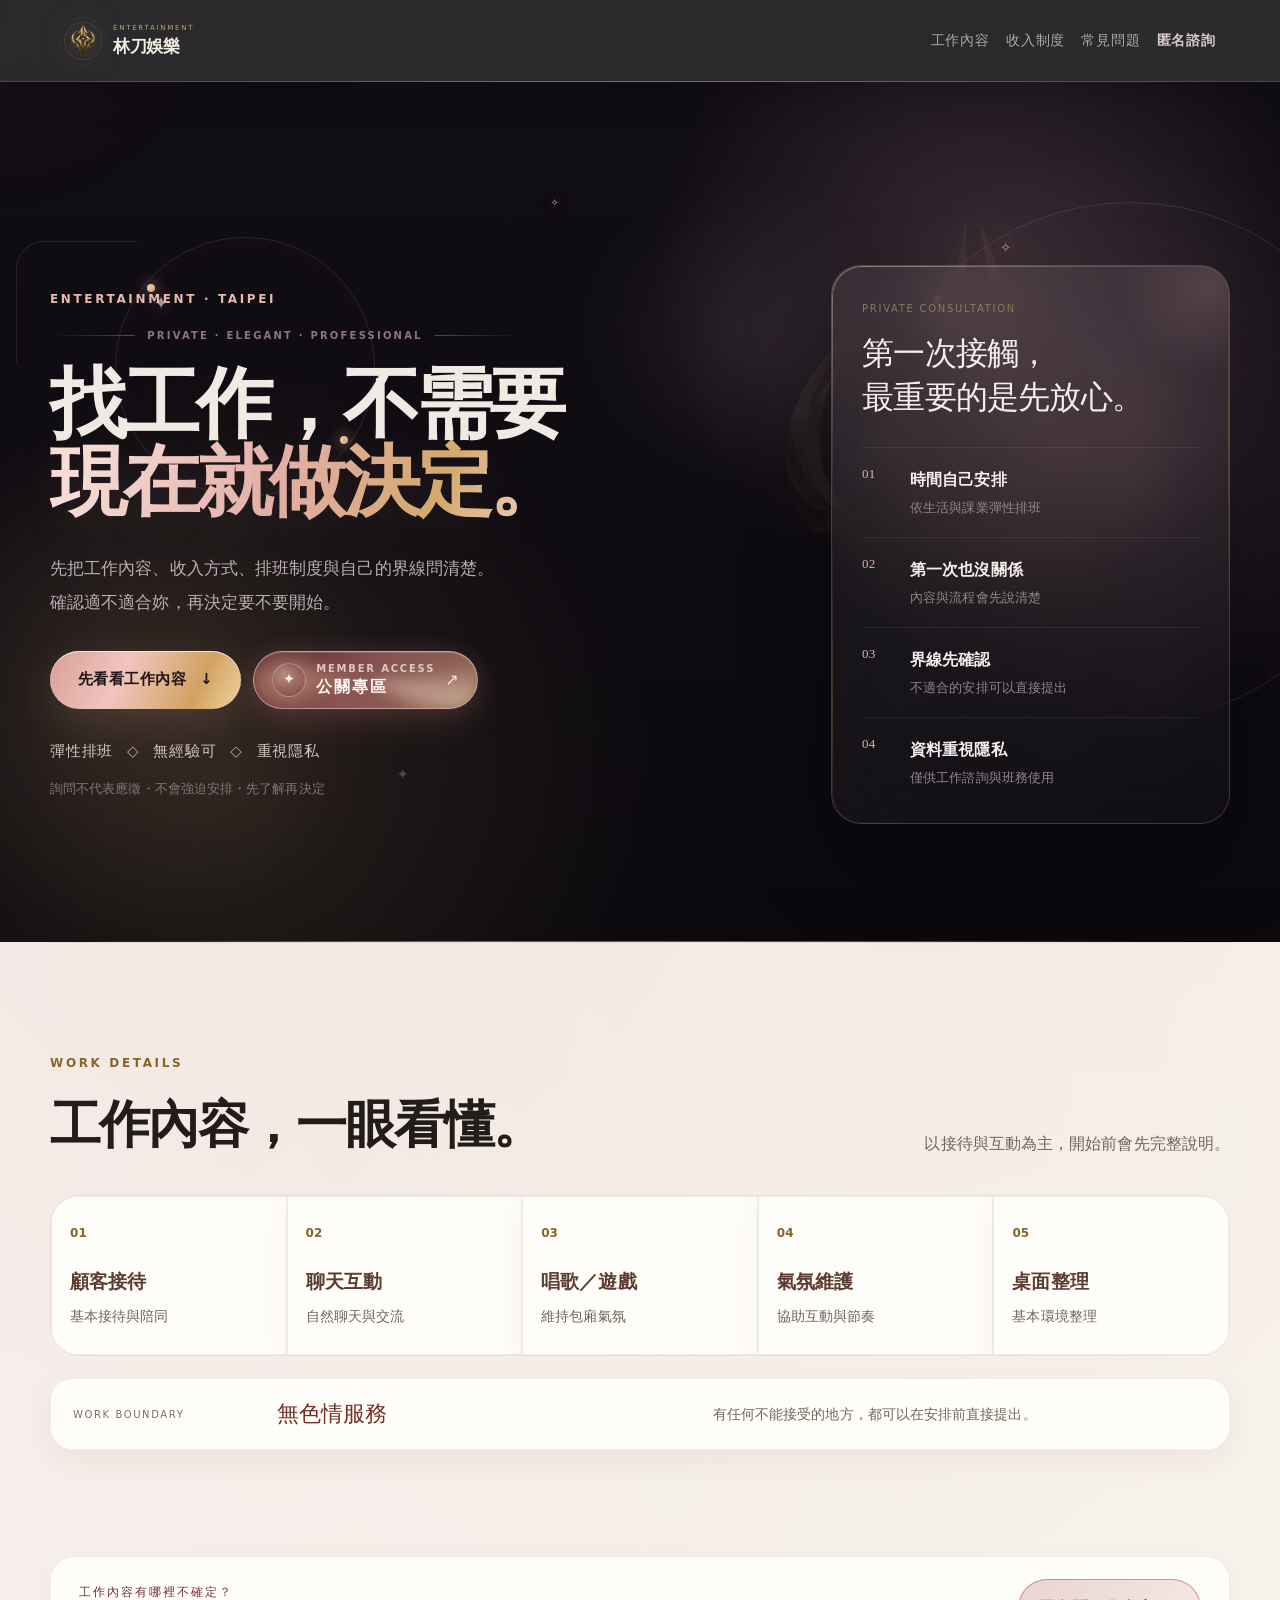
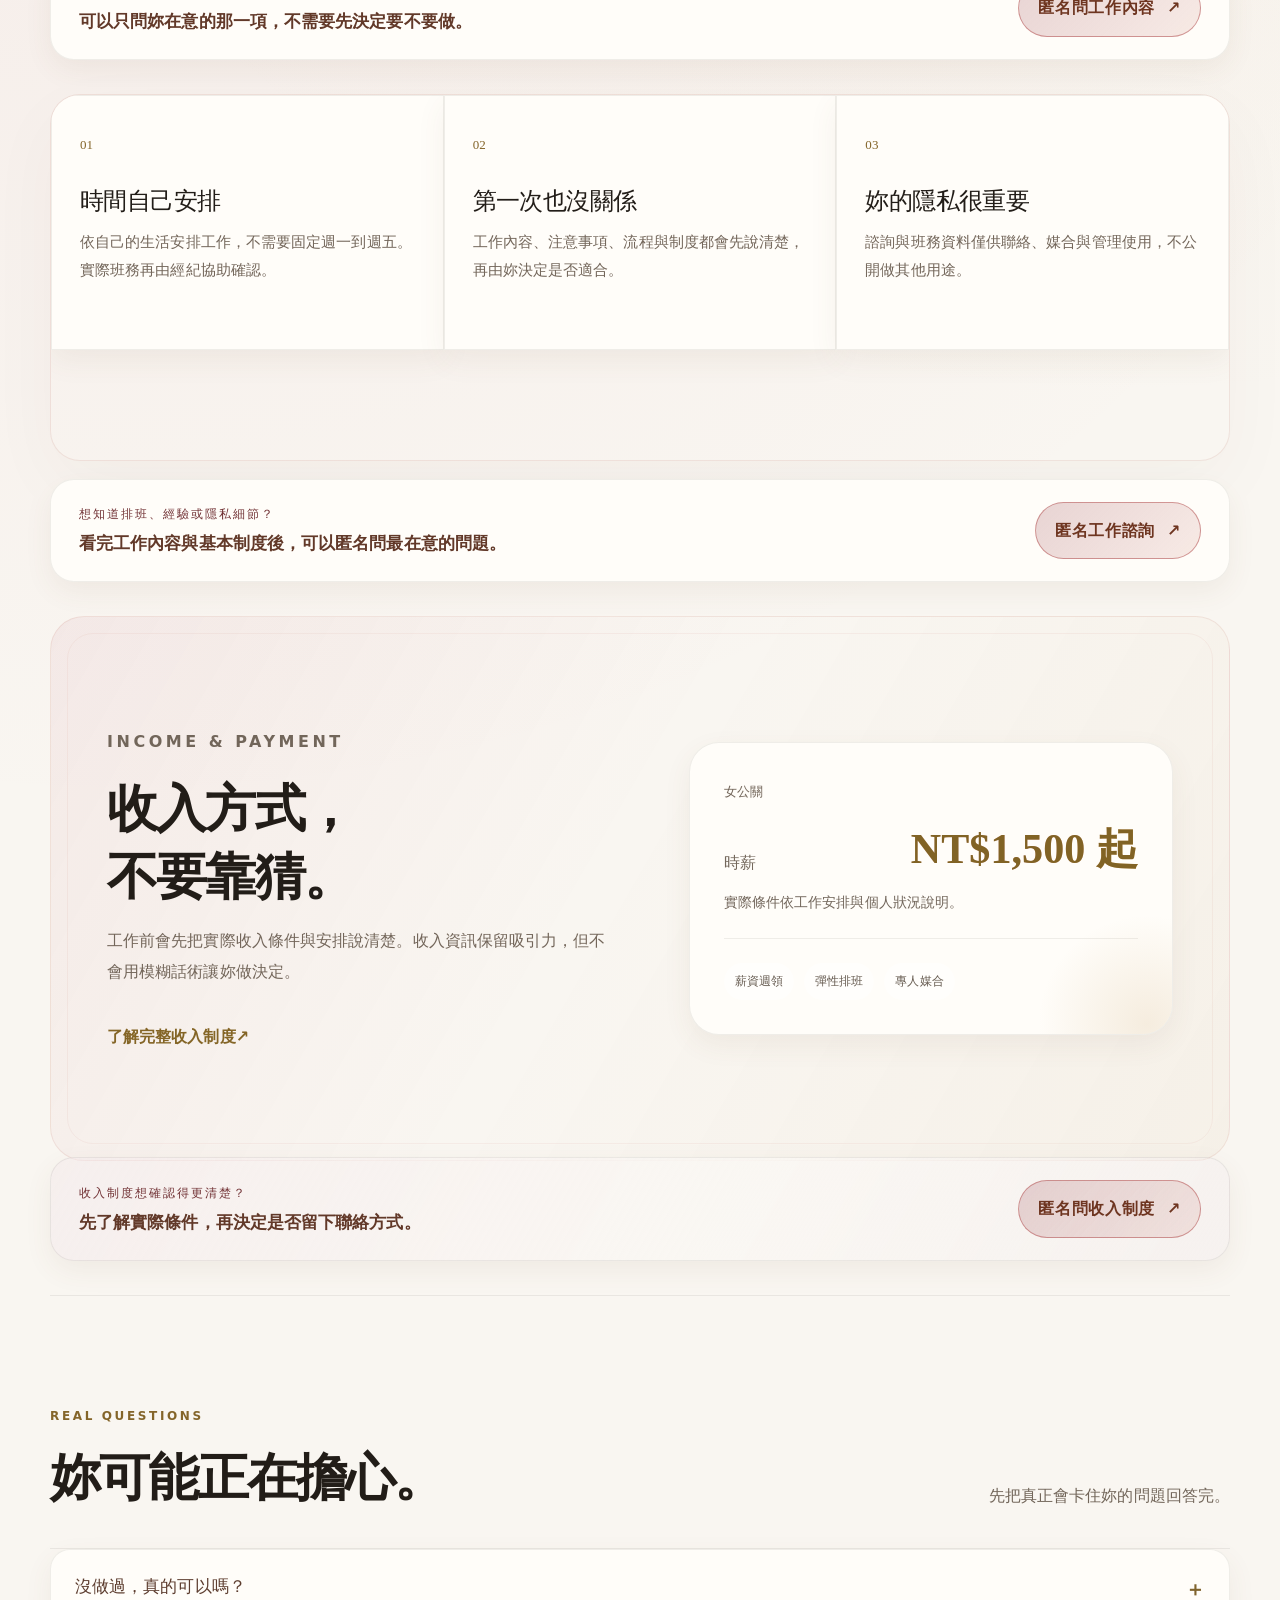
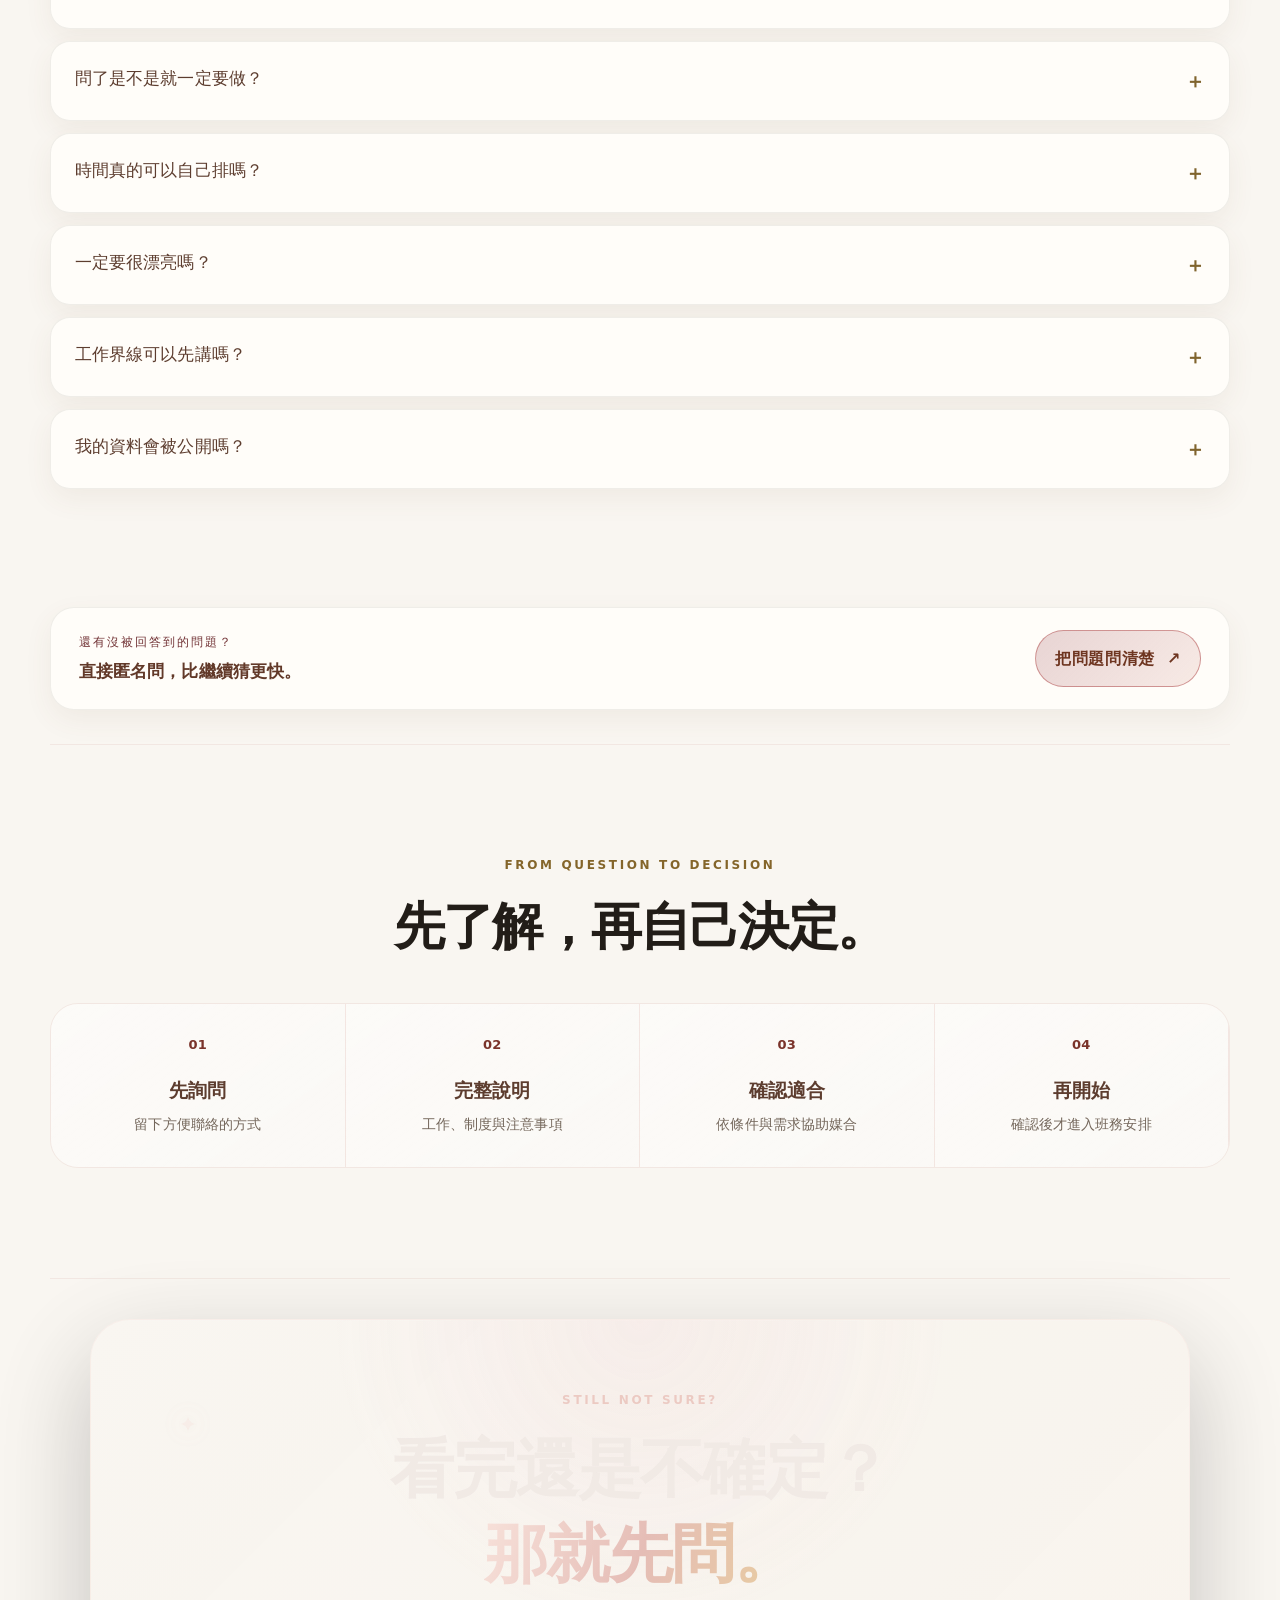
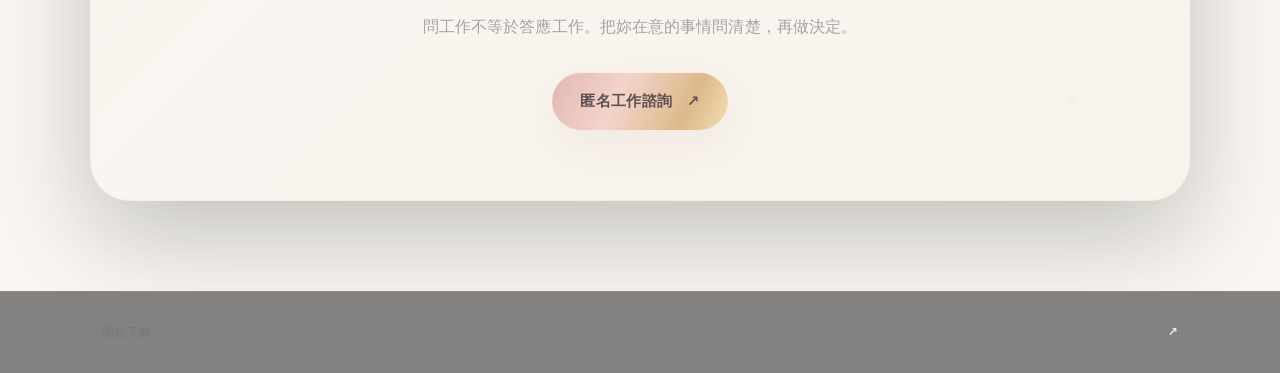
==== commit c17e7642: "V13: dark frame + light content; URL-remembered pages, kept scroll, one-tap status, toasts - Restore" ====
--- a/index.html
+++ b/index.html
@@ -5,7 +5,7 @@
   <meta name="viewport" content="width=device-width, initial-scale=1">
 <meta name="description" content="專業經紀服務｜公關報班、新人申請與工作資訊">
   <title>林刀娛樂｜專業經紀管理</title>
-  <link rel="stylesheet" href="css/style-v10.7.css?v=12.0">
+  <link rel="stylesheet" href="css/style-v10.7.css?v=13.0">
 
   <meta name="description" content="讓每一次工作，都有更好的安排。">
 
--- a/css/style-v10.7.css
+++ b/css/style-v10.7.css
@@ -9837,45 +9837,45 @@
 /* ===== V12 DAYLIGHT (auto-generated light theme) ===== */
 html.dl body{background:#f9f6f1!important;color:#5b4b30!important}
 html.dl .site-header{border-bottom:1px solid rgba(34,29,24,.08)!important;background:rgba(249,246,241,0.94)!important}
-html.dl .brand span{color:#7f6a3c!important}
+html.dl .brand span{color:#7c673a!important}
 html.dl .site-header nav{color:#5b5148!important}
-html.dl .nav-cta{border:1px solid #9f8b60!important;color:#806a2a!important}
+html.dl .nav-cta{border:1px solid #9f8b60!important;color:#7d6729!important}
 html.dl .hero{background:radial-gradient(circle at 80% 40%,#faf8f4 0,#f9f6f1 42%)!important}
-html.dl .eyebrow{color:#7f6a3c!important}
-html.dl .hero h1 em{color:#856b29!important}
+html.dl .eyebrow{color:#7c673a!important}
+html.dl .hero h1 em{color:#7f6627!important}
 html.dl .lead{color:#6a5f54!important}
 html.dl .btn-outline{border-color:rgba(34,29,24,.08)!important;color:#2e2924!important}
 html.dl .btn-outline:hover{border-color:#a89057!important}
 html.dl .hero-card{border:1px solid rgba(34,29,24,.08)!important;background:rgba(249,247,242,0.75)!important;box-shadow:0 25px 70px rgba(80,60,30,0.066)!important}
-html.dl .hero-card span{color:#7f6a3c!important}
-html.dl .hero-card p{color:#7a6d60!important}
+html.dl .hero-card span{color:#7c673a!important}
+html.dl .hero-card p{color:#72665a!important}
 html.dl .card{border:1px solid rgba(34,29,24,.08)!important;background:#f9f7f2!important}
 html.dl .card:hover{border-color:#9f8b60!important}
-html.dl .card span{color:#7f6a3c!important}
-html.dl .card p{color:#7a6d60!important}
-html.dl .card b{color:#82692c!important}
+html.dl .card span{color:#7c673a!important}
+html.dl .card p{color:#72665a!important}
+html.dl .card b{color:#7f662b!important}
 html.dl .notice-section{background:#f9f7f2!important}
 html.dl .notice{border:1px solid rgba(34,29,24,.08)!important}
-html.dl .notice span{color:#7f6a3c!important}
-html.dl .notice p{color:#7a6d60!important}
-html.dl .privacy-box p{color:#897a6c!important}
-html.dl .form-intro>p:last-child{color:#7a6d60!important}
+html.dl .notice span{color:#7c673a!important}
+html.dl .notice p{color:#72665a!important}
+html.dl .privacy-box p{color:#73665a!important}
+html.dl .form-intro>p:last-child{color:#72665a!important}
 html.dl .form-card,html.dl .admin-card{background:#f9f7f2!important;border:1px solid rgba(34,29,24,.08)!important}
 html.dl .form-card input,html.dl .form-card select,html.dl .form-card textarea{background:#f9f6f1!important;border:1px solid rgba(34,29,24,.08)!important;color:#2e2924!important}
 html.dl .form-card input:focus,html.dl .form-card select:focus,html.dl .form-card textarea:focus{border-color:#9f8b60!important}
 html.dl .check{color:#6a5f54!important}
-html.dl .form-status{color:#826c32!important}
+html.dl .form-status{color:#7c6730!important}
 html.dl .contact-card{border:1px solid rgba(34,29,24,.08)!important;background:#f9f7f2!important}
-html.dl .contact-card span{color:#7f6a3c!important}
-html.dl .contact-card small{color:#897a6c!important}
+html.dl .contact-card span{color:#7c673a!important}
+html.dl .contact-card small{color:#73665a!important}
 html.dl .stats div{border:1px solid rgba(34,29,24,.08)!important;background:#f9f7f2!important}
-html.dl .stats span{color:#7a6d60!important}
-html.dl .stats strong{color:#83692b!important}
+html.dl .stats span{color:#72665a!important}
+html.dl .stats strong{color:#80662a!important}
 html.dl .record{border-bottom:1px solid rgba(34,29,24,.08)!important}
-html.dl .record small{color:#7a6d60!important}
-html.dl .empty{color:#96887a!important}
+html.dl .record small{color:#72665a!important}
+html.dl .empty{color:#71675c!important}
 html.dl .danger{color:#7c2424!important}
-html.dl footer{border-top:1px solid rgba(34,29,24,.08)!important;color:#96887a!important}
+html.dl footer{border-top:1px solid rgba(34,29,24,.08)!important;color:#71675c!important}
 html.dl footer b{color:#3d3630!important}
 html.dl .status-select{background:#f9f6f1!important;color:#2e2924!important;border:1px solid rgba(34,29,24,.08)!important}
 html.dl .tab{background:#f9f7f2!important;color:#6a5f54!important;border:1px solid rgba(34,29,24,.08)!important}
@@ -9885,46 +9885,46 @@
 html.dl .auth-tab{background:#f9f7f2!important;color:#6a5f54!important;border:1px solid rgba(34,29,24,.08)!important}
 html.dl .auth-tab.active{border-color:#a89057!important;color:#806725!important}
 html.dl .approval-box,html.dl .booking-composer,html.dl .my-schedule{background:#f9f7f2!important;border:1px solid rgba(34,29,24,.08)!important}
-html.dl .approval-box strong{color:#856b29!important}
+html.dl .approval-box strong{color:#7f6627!important}
 html.dl .date-chip span{border:1px solid rgba(34,29,24,.08)!important}
 html.dl .date-chip input:checked+span{border-color:#a89057!important;background:#faf7f3!important;color:#806725!important}
 html.dl .booking-fields select,html.dl .booking-fields input,html.dl .booking-composer textarea{background:#f9f6f1!important;color:#2e2924!important;border:1px solid rgba(34,29,24,.08)!important}
 html.dl .my-booking-row{border-bottom:1px solid rgba(34,29,24,.08)!important}
-html.dl .my-booking-row small{color:#7a6d60!important}
+html.dl .my-booking-row small{color:#72665a!important}
 html.dl .booking-badge{border:1px solid rgba(34,29,24,.08)!important}
 html.dl .booking-badge.confirmed{border-color:rgba(34,29,24,.08)!important;color:#356f36!important}
-html.dl .booking-badge.pending{border-color:#a18b5e!important;color:#876b27!important}
+html.dl .booking-badge.pending{border-color:#a18b5e!important;color:#816625!important}
 html.dl .booking-badge.rejected,html.dl .booking-badge.cancelled{border-color:rgba(34,29,24,.08)!important;color:#733131!important}
 html.dl .cancel-booking{color:#4c443c!important;border:1px solid rgba(34,29,24,.08)!important}
 html.dl .status-active{color:#356f36!important}
-html.dl .status-new{color:#876b27!important}
+html.dl .status-new{color:#816625!important}
 html.dl .account-tag,html.dl .legacy-tag{border:1px solid rgba(34,29,24,.08)!important}
 html.dl .account-tag{border-color:rgba(34,29,24,.08)!important;color:#356f36!important}
 html.dl .legacy-tag{color:#6a5f54!important}
-html.dl .panel-note{color:#897a6c!important}
+html.dl .panel-note{color:#73665a!important}
 html.dl .talent-booking-group{border:1px solid rgba(34,29,24,.08)!important;background:#f9f6f1!important}
 html.dl .talent-booking-head{border-bottom:1px solid rgba(34,29,24,.08)!important;background:#faf7f2!important}
 html.dl .talent-booking-head strong{color:#7f6525!important}
-html.dl .talent-booking-head small{color:#7a6d60!important}
+html.dl .talent-booking-head small{color:#72665a!important}
 html.dl .application-card{border:1px solid rgba(34,29,24,.08)!important;background:#f9f6f1!important}
 html.dl .application-head{border-bottom:1px solid rgba(34,29,24,.08)!important;background:#faf7f2!important}
 html.dl .application-head strong{color:#7f6525!important}
-html.dl .application-head small{color:#7a6d60!important}
+html.dl .application-head small{color:#72665a!important}
 html.dl .application-grid{background:#fbf9f6!important}
 html.dl .application-field{background:#f9f7f2!important}
-html.dl .application-field span{color:#7f7264!important}
+html.dl .application-field span{color:#74685c!important}
 html.dl .application-field b{color:#2e2924!important}
 html.dl .delete-booking{color:#733131!important;border:1px solid rgba(34,29,24,.08)!important}
 html.dl .delete-booking:hover{background:#f2e8e8!important}
 html.dl .tab[data-tab="pendingall"]{border-color:#a28b5d!important}
 html.dl .tab[data-tab="pendingall"].active{border-color:#a89057!important;color:#806725!important}
-html.dl .back-talents{color:#856b29!important}
+html.dl .back-talents{color:#7f6627!important}
 html.dl .profile-tab{background:#f9f7f2!important;color:#6a5f54!important;border:1px solid rgba(34,29,24,.08)!important}
 html.dl .profile-tab.active{border-color:#a89057!important;color:#806725!important}
 html.dl .profile-editor{background:#f9f7f2!important;border:1px solid rgba(34,29,24,.08)!important}
 html.dl .profile-grid input,html.dl .profile-grid select,html.dl .profile-grid textarea{background:#f9f6f1!important;border:1px solid rgba(34,29,24,.08)!important;color:#2e2924!important}
 html.dl .profile-editor{background:#f9f7f2!important;border:1px solid rgba(34,29,24,.08)!important}
-html.dl .profile-header p:last-child{color:#7a6d60!important}
+html.dl .profile-header p:last-child{color:#72665a!important}
 html.dl .profile-section{border-top:1px solid rgba(34,29,24,.08)!important}
 html.dl .profile-section h3{color:#7f6525!important}
 html.dl .profile-grid label{color:#3d3630!important}
@@ -9932,17 +9932,17 @@
 html.dl .profile-grid input:focus,html.dl .profile-grid select:focus{border-color:#9f8b60!important}
 html.dl .readonly{background:#faf7f2!important}
 html.dl .btn-confirm{border:1px solid #b1964e!important}
-html.dl .pause-until{color:#856b29!important}
+html.dl .pause-until{color:#7f6627!important}
 html.dl .weekly-booking-notice{border:1px solid rgba(34,29,24,.08)!important;background:#f9f7f2!important;color:#5b5148!important}
-html.dl .weekly-booking-notice.is-open{border-color:#9c8b63!important;color:#826926!important}
+html.dl .weekly-booking-notice.is-open{border-color:#9c8b63!important;color:#7f6625!important}
 html.dl .talent-stage-name{color:#2b2622!important}
 html.dl .talent-profile-status.status-active{color:#356f36!important}
-html.dl .talent-profile-status.status-new{color:#876b27!important}
-html.dl .talent-profile-status.status-paused{color:#876b27!important}
+html.dl .talent-profile-status.status-new{color:#816625!important}
+html.dl .talent-profile-status.status-paused{color:#816625!important}
 html.dl .talent-profile-status.status-left{color:#733131!important}
 html.dl .talent-announcements{background:#f9f7f2!important;border:1px solid rgba(34,29,24,.08)!important}
 html.dl .talent-notice{background:#f9f6f1!important;border:1px solid rgba(34,29,24,.08)!important;border-left:3px solid #a18d5e!important}
-html.dl .talent-notice span{color:#897a6c!important}
+html.dl .talent-notice span{color:#73665a!important}
 html.dl .talent-notice strong{color:#2e2924!important}
 html.dl .talent-notice p{color:#5b5148!important}
 html.dl .empty-notice{border-left-color:rgba(34,29,24,.08)!important}
@@ -9955,19 +9955,19 @@
 html.dl .leave-close{color:#6a5f54!important}
 html.dl .leave-modal select,html.dl .leave-modal textarea{background:#f9f6f1!important;color:#2e2924!important;border:1px solid rgba(34,29,24,.08)!important}
 html.dl .attendance-stats>div{background:#f9f6f1!important;border:1px solid rgba(34,29,24,.08)!important}
-html.dl .attendance-stats span{color:#897a6c!important}
+html.dl .attendance-stats span{color:#73665a!important}
 html.dl .attendance-card{background:#f9f7f2!important;border:1px solid rgba(34,29,24,.08)!important}
 html.dl .leave-breakdown>div{background:#f9f6f1!important;border:1px solid rgba(34,29,24,.08)!important}
 html.dl #manualBookingForm input,html.dl #manualBookingForm select,html.dl #manualBookingForm textarea{background:#f9f6f1!important;color:#2e2924!important;border:1px solid rgba(34,29,24,.08)!important}
 html.dl .section-toolbar input{background:#f9f6f1!important;color:#2e2924!important;border:1px solid rgba(34,29,24,.08)!important}
-html.dl .section-week-hint{color:#76695c!important}
+html.dl .section-week-hint{color:#73665a!important}
 html.dl .section-entry-row{border-bottom:1px solid rgba(34,29,24,.08)!important}
-html.dl .section-person small{color:#897a6c!important}
+html.dl .section-person small{color:#73665a!important}
 html.dl .section-input{background:#f9f6f1!important;color:#2e2924!important;border:1px solid rgba(34,29,24,.08)!important}
 html.dl .section-rule-note{border:1px solid rgba(34,29,24,.08)!important;background:#f9f6f1!important;color:#6a5f54!important}
 html.dl .section-summary-card{background:#f9f7f2!important;border:1px solid rgba(34,29,24,.08)!important}
 html.dl .section-summary-grid>div{background:#f9f6f1!important;border:1px solid rgba(34,29,24,.08)!important}
-html.dl .section-summary-grid span{color:#897a6c!important}
+html.dl .section-summary-grid span{color:#73665a!important}
 html.dl .section-summary-grid small{color:#6a5f54!important}
 html.dl{--ld-bg:#f9f6f0;--ld-bg-2:#f9f6f1;--ld-panel:rgba(249,247,242,0.78);--ld-panel-solid:#f9f7f2;--ld-panel-2:#faf7f3;--ld-line:rgba(30,27,24,0.085);--ld-line-strong:rgba(134,105,44,0.28);--ld-gold:#876c28;--ld-gold-soft:#7f6b3a;--ld-gold-pale:#796223;--ld-text:#60502b;--ld-muted:#776b5e;--ld-muted-2:#988a7c;--ld-green:#387748;--ld-red:#7d2e31}
 html.dl body{background:radial-gradient(900px 520px at 88% -5%,rgba(182,155,98,0.12),transparent 68%),
@@ -10010,15 +10010,15 @@
 html.dl .date-chip input:checked+span{border-color:rgba(176,148,79,0.632)!important;background:linear-gradient(145deg,rgba(190,161,90,0.16),rgba(190,161,90,0.055))!important;box-shadow:0 8px 22px rgba(80,60,30,0.044)!important}
 html.dl .admin-top{background:radial-gradient(700px 160px at 0% 0%,rgba(190,161,90,0.08),transparent 60%),
     linear-gradient(145deg,rgba(255,255,255,0.46),rgba(255,255,255,.01))!important}
-html.dl .admin-top .form-intro>p:last-child{color:#857768!important}
+html.dl .admin-top .form-intro>p:last-child{color:#75685b!important}
 html.dl .admin-tabs{background:rgba(249,246,241,0.76)!important;box-shadow:var(--ld-shadow-soft),inset 0 1px rgba(255,255,255,0.035)!important}
-html.dl .tab{color:#7d6f62!important}
+html.dl .tab{color:#72665a!important}
 html.dl .tab:hover{color:#3d3630!important;background:rgba(255,255,255,0.43)!important}
 html.dl .tab.active{border-color:rgba(176,148,79,0.207)!important;background:linear-gradient(90deg,rgba(190,161,90,0.11),rgba(190,161,90,0.025))!important}
 html.dl .tab[data-tab="pendingall"].active{border-color:rgba(176,148,79,0.207)!important}
 html.dl #stats.stats>div,html.dl .attendance-stats>div{background:linear-gradient(145deg,rgba(255,255,255,0.478),rgba(255,255,255,.012))!important;box-shadow:var(--ld-shadow-soft),inset 0 1px rgba(255,255,255,0.03)!important}
 html.dl #stats.stats>div::after,html.dl .attendance-stats>div::after{border:1px solid rgba(176,148,79,0.092)!important}
-html.dl #stats.stats span,html.dl .attendance-stats span{color:#8a7b6c!important}
+html.dl #stats.stats span,html.dl .attendance-stats span{color:#73675a!important}
 html.dl #stats.stats strong,html.dl .attendance-stats strong{color:#796223!important}
 html.dl .admin-section-title{border-bottom:1px solid rgba(34,29,24,0.07)!important}
 html.dl .record{border-bottom:1px solid rgba(34,29,24,0.07)!important}
@@ -10032,17 +10032,17 @@
 html.dl .leave-close{background:rgba(255,255,255,0.49)!important}
 html.dl .dashboard-stats>div:nth-child(2) strong{color:#722c28!important}
 html.dl .dashboard-stats>div:nth-child(3) strong{color:#7e6525!important}
-html.dl .dashboard-stats>div:nth-child(4) strong{color:#7f6c2c!important}
+html.dl .dashboard-stats>div:nth-child(4) strong{color:#79672a!important}
 html.dl .leave-breakdown>div{border-color:rgba(34,29,24,0.07)!important;background:rgba(255,255,255,0.358)!important}
 html.dl .section-toolbar{background:rgba(255,255,255,0.358)!important}
 html.dl .section-entry-row{border-bottom-color:rgba(34,29,24,0.07)!important}
 html.dl .section-entry-row:hover{background:rgba(255,255,255,0.358)!important}
 html.dl .section-summary-grid>div{background:linear-gradient(145deg,rgba(255,255,255,0.442),rgba(255,255,255,.008))!important}
 html.dl .section-rule-note{border-color:rgba(176,148,79,0.184)!important;background:rgba(190,161,90,0.035)!important}
-html.dl .status-new,html.dl .talent-profile-status.status-new,html.dl .talent-profile-status.status-paused{color:#856a27!important}
+html.dl .status-new,html.dl .talent-profile-status.status-new,html.dl .talent-profile-status.status-paused{color:#7f6525!important}
 html.dl .booking-badge{background:rgba(255,255,255,0.4)!important}
 html.dl .booking-badge.confirmed{border-color:rgba(95,160,112,0.402)!important;color:#30733f!important}
-html.dl .booking-badge.pending{border-color:rgba(176,148,79,0.391)!important;color:#826926!important}
+html.dl .booking-badge.pending{border-color:rgba(176,148,79,0.391)!important;color:#7f6625!important}
 html.dl .booking-badge.rejected,html.dl .booking-badge.cancelled{border-color:rgba(169,86,90,0.368)!important;color:#762f33!important}
 html.dl .delete-booking,html.dl .venue-delete{color:#772e31!important;border-color:rgba(169,86,90,0.322)!important;background:rgba(183,98,101,0.035)!important}
 html.dl footer{border-top:1px solid rgba(34,29,24,0.07)!important;background:rgba(255,253,249,0.768)!important}
@@ -10057,16 +10057,16 @@
 html.dl .royal-monogram{color:rgba(123,99,36,0.025)!important;text-shadow:none!important}
 html.dl .royal-hero h1{color:#63502c!important;text-shadow:none!important}
 html.dl .royal-hero h1 span{color:#564d44!important}
-html.dl .royal-sub{color:#7b6e61!important}
+html.dl .royal-sub{color:#73675b!important}
 html.dl .royal-primary{border:1px solid #aa8f55!important;box-shadow:0 15px 40px rgba(205,163,75,0.09),inset 0 1px rgba(255,255,255,0.55)!important}
 html.dl .royal-ghost{border:1px solid rgba(175,147,80,0.253)!important;background:rgba(255,255,255,0.358)!important;color:#655637!important}
 html.dl .royal-seal{border:1px solid rgba(180,150,75,0.299)!important}
 html.dl .royal-seal:after{border:1px solid rgba(180,150,75,0.115)!important}
-html.dl .royal-seal strong{color:#866b2b!important}
+html.dl .royal-seal strong{color:#806629!important}
 html.dl .royal-intro{background:linear-gradient(135deg,#f9f6f1,#f9f6f0)!important;border-top:1px solid rgba(181,150,74,0.092)!important;border-bottom:1px solid rgba(181,150,74,0.092)!important}
 html.dl .royal-intro-no{color:rgba(139,111,40,0.18)!important}
-html.dl .royal-intro h2 em{color:#866c29!important}
-html.dl .royal-intro-text p{color:#897a6c!important}
+html.dl .royal-intro h2 em{color:#806727!important}
+html.dl .royal-intro-text p{color:#73665a!important}
 html.dl .royal-services{background:radial-gradient(800px 450px at 82% 10%,rgba(190,158,90,0.07),transparent 65%),#f9f6f0!important}
 html.dl .royal-script{color:rgba(139,111,40,0.07)!important}
 html.dl .royal-card{border:1px solid rgba(34,29,24,0.081)!important;background:linear-gradient(145deg,rgba(255,255,255,0.46),rgba(255,255,255,.008))!important;box-shadow:0 25px 70px rgba(80,60,30,0.055)!important}
@@ -10074,23 +10074,23 @@
 html.dl .royal-card:hover{border-color:rgba(179,150,76,0.368)!important;box-shadow:0 35px 85px rgba(80,60,30,0.088)!important}
 html.dl .royal-card-gold{background:radial-gradient(400px 300px at 50% 15%,rgba(196,162,85,0.15),transparent 60%),linear-gradient(145deg,#f9f6f2,#f9f6f1)!important;border-color:rgba(179,150,76,0.299)!important}
 html.dl .royal-card-glow{border:1px solid rgba(179,150,76,0.103)!important;box-shadow:0 0 0 28px rgba(207,169,74,0.009),0 0 0 56px rgba(207,169,74,0.005)!important}
-html.dl .royal-card header span{color:#896d2b!important}
-html.dl .royal-card p{color:#897a6c!important}
-html.dl .royal-card mark{border:1px solid rgba(179,150,76,0.207)!important;color:#7f6b3a!important}
-html.dl .royal-card footer{color:#7c6d4a!important}
+html.dl .royal-card header span{color:#806628!important}
+html.dl .royal-card p{color:#73665a!important}
+html.dl .royal-card mark{border:1px solid rgba(179,150,76,0.207)!important;color:#796637!important}
+html.dl .royal-card footer{color:#776847!important}
 html.dl .royal-benefits{background:#f9f6f1!important;border-top:1px solid rgba(34,29,24,0.07)!important}
-html.dl .royal-benefit-title>p:not(.eyebrow){color:#8e7f70!important}
+html.dl .royal-benefit-title>p:not(.eyebrow){color:#74685b!important}
 html.dl .royal-benefit-list>div{border-top:1px solid rgba(34,29,24,0.07)!important}
 html.dl .royal-benefit-list>div:last-child{border-bottom:1px solid rgba(34,29,24,0.07)!important}
 html.dl .royal-benefit-list strong{color:#5e5038!important}
 html.dl .royal-quote{background:radial-gradient(circle at 50% 48%,rgba(192,159,88,0.14),transparent 25%),#f9f5f0!important;border-top:1px solid rgba(179,150,76,0.092)!important}
-html.dl .royal-quote h2 em{color:#886c28!important}
+html.dl .royal-quote h2 em{color:#7f6525!important}
 html.dl .royal-notice{background:#f9f6f1!important}
 html.dl .royal-legal{border-top:1px solid rgba(34,29,24,0.07)!important;background:#f8f5f0!important}
 html.dl .royal-benefit-list{border-top:1px solid rgba(34,29,24,0.07)!important}
 html.dl .royal-benefit-list>div{border-bottom:1px solid rgba(34,29,24,0.07)!important}
 html.dl .royal-benefit-list>div:nth-child(odd){border-right:1px solid rgba(34,29,24,0.07)!important}
-html.dl .brand span{color:#7e6b3b!important}
+html.dl .brand span{color:#7b6839!important}
 html.dl .royal-home{background:#f9f6f1!important}
 html.dl .public-body{background:radial-gradient(900px 600px at 82% 4%,rgba(198,164,83,0.17),transparent 65%),
     linear-gradient(180deg,#f9f7f2 0%,#f9f6f1 100%)!important}
@@ -10104,12 +10104,12 @@
 html.dl .royal-hero h1{color:#6a511f!important;text-shadow:none!important}
 html.dl .royal-hero h1 span{color:#5d523c!important}
 html.dl .royal-sub{color:#63584e!important}
-html.dl .royal-pretitle{color:#7e6a40!important}
-html.dl .royal-bottomline{color:#96887a!important}
+html.dl .royal-pretitle{color:#7b673e!important}
+html.dl .royal-bottomline{color:#71675c!important}
 html.dl .royal-intro{background:radial-gradient(650px 350px at 10% 30%,rgba(194,163,87,0.075),transparent 65%),
     linear-gradient(135deg,#faf7f2,#f9f6f1)!important}
 html.dl .royal-intro-text p{color:#6e6256!important}
-html.dl .royal-intro-text span{color:#7a6a4c!important}
+html.dl .royal-intro-text span{color:#77674a!important}
 html.dl .royal-services{background:radial-gradient(800px 450px at 82% 10%,rgba(194,162,87,0.13),transparent 65%),
     linear-gradient(180deg,#f9f7f2,#f9f6f1)!important}
 html.dl .royal-card{background:linear-gradient(145deg,rgba(255,255,255,0.67),rgba(255,255,255,0.382))!important;border-color:rgba(34,29,24,0.117)!important;box-shadow:0 25px 70px rgba(80,60,30,0.0528),inset 0 1px rgba(255,255,255,0.055)!important}
@@ -10118,24 +10118,24 @@
     linear-gradient(145deg,#faf7f3,#f9f7f2)!important;border-color:rgba(188,153,67,0.437)!important}
 html.dl .royal-card h3{color:#6a4f1f!important}
 html.dl .royal-card p{color:#6e6256!important}
-html.dl .royal-card header small{color:#897b6c!important}
+html.dl .royal-card header small{color:#73675a!important}
 html.dl .royal-benefits{background:radial-gradient(700px 450px at 0% 20%,rgba(195,163,86,0.08),transparent 70%),
     #f9f7f2!important}
 html.dl .royal-benefit-title>p:not(.eyebrow){color:#73675a!important}
 html.dl .royal-benefit-list>div{background:linear-gradient(90deg,rgba(255,255,255,0.358),transparent)!important}
 html.dl .royal-benefit-list strong{color:#685126!important}
-html.dl .royal-benefit-list small{color:#897a6c!important}
+html.dl .royal-benefit-list small{color:#73665a!important}
 html.dl .royal-quote{background:radial-gradient(circle at 50% 48%,rgba(199,164,81,0.22),transparent 29%),
     linear-gradient(180deg,#f9f7f2,#f9f6f1)!important}
 html.dl .royal-quote h2{color:#6b5122!important}
 html.dl .royal-notice{background:#f9f7f2!important}
 html.dl .royal-legal{background:#f9f6f1!important}
-html.dl .eyebrow{color:#866a27!important}
-html.dl .royal-card header span,html.dl .royal-diamond{color:#876b27!important}
+html.dl .eyebrow{color:#806525!important}
+html.dl .royal-card header span,html.dl .royal-diamond{color:#816625!important}
 html.dl .royal-primary{box-shadow:0 14px 38px rgba(209,166,72,0.125),inset 0 1px rgba(255,255,255,0.65)!important}
 html.dl .royal-ghost{border-color:rgba(185,152,70,0.368)!important;background:rgba(255,255,255,0.49)!important;color:#66512c!important}
 html.dl .brand-mark:before{background:radial-gradient(circle,rgba(199,165,82,0.16),transparent 68%)!important}
-html.dl .brand-copy>span{color:#7f6b3a!important}
+html.dl .brand-copy>span{color:#796637!important}
 html.dl .brand-copy>b{color:#64512a!important}
 html.dl .royal-emblem-float:before{border:1px solid rgba(189,154,66,0.161)!important;box-shadow:0 0 0 22px rgba(220,174,61,0.009),
     0 0 0 44px rgba(220,174,61,0.0045)!important}
@@ -10145,11 +10145,11 @@
 html.dl .brand-signature-mark:after{border-color:rgba(185,152,70,0.0805)!important}
 html.dl .brand-signature-copy h2{color:#684f25!important}
 html.dl .brand-signature-copy>p:not(.eyebrow){color:#72665a!important}
-html.dl .brand-signature-meta{color:#806e47!important}
-html.dl .royal-service-ornament{color:#8a6e31!important}
+html.dl .brand-signature-meta{color:#786742!important}
+html.dl .royal-service-ornament{color:#7e652d!important}
 html.dl .royal-service-ornament b{text-shadow:none!important}
 html.dl .royal-intro{border-bottom:1px solid rgba(181,150,74,0.115)!important}
-html.dl .royal-hero .eyebrow{color:#836826!important;text-shadow:none!important}
+html.dl .royal-hero .eyebrow{color:#806525!important;text-shadow:none!important}
 html.dl .royal-home{background:radial-gradient(900px 600px at 15% 18%,rgba(197,164,83,0.055),transparent 68%),
     radial-gradient(800px 520px at 88% 54%,rgba(196,164,84,0.045),transparent 70%),
     #f9f6f1!important}
@@ -10193,7 +10193,7 @@
 html.dl .royal-benefit-title{border-left:1px solid rgba(183,150,72,0.218)!important}
 html.dl .royal-benefit-list{border:1px solid rgba(34,29,24,0.07)!important}
 html.dl .royal-benefit-list>div:hover{background:linear-gradient(90deg,rgba(198,164,82,0.07),rgba(255,255,255,0.358))!important}
-html.dl .royal-benefit-list b{color:#857040!important}
+html.dl .royal-benefit-list b{color:#7a673a!important}
 html.dl .royal-quote{background:radial-gradient(circle at 50% 48%,rgba(201,164,79,0.25),transparent 28%),
     radial-gradient(circle at 50% 48%,rgba(201,164,79,0.05),transparent 55%),
     linear-gradient(180deg,#f9f7f2,#f9f6f1)!important}
@@ -10225,68 +10225,68 @@
 html.dl .portal-body .day,html.dl .portal-body .day-card,html.dl .portal-body .schedule-day,html.dl .portal-body .week-day{border:1px solid rgba(34,29,24,0.07)!important;background:linear-gradient(160deg,rgba(255,255,255,0.502),rgba(255,255,255,.014))!important;box-shadow:inset 0 1px rgba(255,255,255,0.025)!important}
 html.dl .portal-body .day:hover,html.dl .portal-body .day-card:hover,html.dl .portal-body .schedule-day:hover,html.dl .portal-body .week-day:hover{border-color:rgba(182,150,73,0.276)!important;background:linear-gradient(160deg,rgba(198,164,83,0.07),rgba(255,255,255,0.358))!important}
 html.dl .portal-body .day.today,html.dl .portal-body .day-card.today,html.dl .portal-body .schedule-day.today,html.dl .portal-body .week-day.today{border-color:rgba(186,152,69,0.437)!important;box-shadow:inset 0 0 30px rgba(208,168,72,0.0275),0 0 24px rgba(206,167,74,0.0175)!important}
-html.dl .portal-body .day.today:before,html.dl .portal-body .day-card.today:before,html.dl .portal-body .schedule-day.today:before,html.dl .portal-body .week-day.today:before{color:#866f37!important}
+html.dl .portal-body .day.today:before,html.dl .portal-body .day-card.today:before,html.dl .portal-body .schedule-day.today:before,html.dl .portal-body .week-day.today:before{color:#7b6632!important}
 html.dl .portal-body input,html.dl .portal-body select,html.dl .portal-body textarea{border:1px solid rgba(176,146,79,0.138)!important;background:rgba(255,253,249,0.768)!important;box-shadow:inset 0 1px 0 rgba(255,255,255,0.018)!important}
 html.dl .portal-body input:focus,html.dl .portal-body select:focus,html.dl .portal-body textarea:focus{border-color:rgba(184,151,71,0.494)!important;box-shadow:0 0 0 3px rgba(209,169,71,0.0325),inset 0 1px rgba(255,255,255,0.02)!important}
 html.dl .portal-body label{color:#6f6357!important}
 html.dl .portal-body .btn:not(.danger):not(.btn-danger),html.dl .portal-body button.primary,html.dl .portal-body .primary-btn{box-shadow:0 11px 28px rgba(80,60,30,0.0352)!important}
 html.dl .portal-body .btn.secondary,html.dl .portal-body .ghost-btn{border-color:rgba(180,149,75,0.184)!important;background:rgba(255,255,255,0.4)!important}
-html.dl .portal-body .profile-grid>div:focus-within label,html.dl .portal-body .form-grid>.field:focus-within label{color:#896e2b!important}
+html.dl .portal-body .profile-grid>div:focus-within label,html.dl .portal-body .form-grid>.field:focus-within label{color:#7e6527!important}
 html.dl .portal-body .announcement-card,html.dl .portal-body .notice-card,html.dl .portal-body #memberAnnouncements{border-left:2px solid rgba(181,150,74,0.437)!important;background:linear-gradient(90deg,rgba(195,163,85,0.055),rgba(255,255,255,0.34))!important}
 html.dl .portal-body table{border:1px solid rgba(34,29,24,0.07)!important}
-html.dl .portal-body th{color:#7f6d44!important;background:rgba(199,164,82,0.045)!important}
+html.dl .portal-body th{color:#796841!important;background:rgba(199,164,82,0.045)!important}
 html.dl .portal-body td{border-top-color:rgba(34,29,24,0.07)!important}
 html.dl .portal-body .modal-content,html.dl .portal-body dialog{border:1px solid rgba(183,151,72,0.207)!important;background:radial-gradient(350px 220px at 90% 0%,rgba(197,164,84,0.08),transparent 70%),
     #faf7f3!important;box-shadow:0 35px 100px rgba(80,60,30,0.11)!important}
 @media(max-width:680px){html.dl .portal-body{background:radial-gradient(520px 340px at 50% 0%,rgba(196,163,84,0.09),transparent 70%),
       #f9f6f1!important}}
-html.dl .member-status-choice.active-green strong{color:#2a8f52!important}
+html.dl .member-status-choice.active-green strong{color:#237844!important}
 html.dl .member-status-choice.active-red strong{color:#842626!important}
 html.dl .member-status-divider{color:rgba(30,27,24,0.13)!important}
-html.dl .member-status-note{color:#968779!important}
+html.dl .member-status-note{color:#71665b!important}
 html.dl .talent-portal-hero{border:1px solid rgba(185,151,70,0.184)!important;background:radial-gradient(430px 230px at 82% 8%,rgba(194,162,86,0.13),transparent 70%),
     linear-gradient(145deg,rgba(250,248,244,0.96),rgba(249,247,242,0.96))!important;box-shadow:0 24px 65px rgba(80,60,30,0.0528),inset 0 1px rgba(255,255,255,0.04)!important}
 html.dl .talent-portal-hero:before{border:1px solid rgba(34,29,24,0.07)!important}
 html.dl .talent-portal-heading .talent-stage-name{color:#665028!important}
-html.dl .talent-self-status-btn.status-live>span:last-child{color:#298f53!important}
+html.dl .talent-self-status-btn.status-live>span:last-child{color:#227845!important}
 html.dl .talent-self-status-btn.status-pause>span:last-child{color:#852727!important}
 html.dl .talent-status-slash{color:rgba(30,27,24,0.15)!important}
-html.dl .talent-self-status-note{color:#96887a!important}
+html.dl .talent-self-status-note{color:#71675c!important}
 html.dl .portal-shell>.profile-tabs{border:1px solid rgba(181,149,74,0.138)!important;background:rgba(255,255,255,0.4)!important}
 html.dl .portal-shell>.profile-tabs .profile-tab.active{border-color:#b5954a!important;box-shadow:0 10px 25px rgba(202,161,78,0.07)!important}
 html.dl .booking-composer,html.dl .my-schedule,html.dl .profile-editor,html.dl .talent-announcements{border-color:rgba(183,150,72,0.138)!important;box-shadow:0 21px 60px rgba(80,60,30,0.0418),inset 0 1px rgba(255,255,255,0.035)!important}
 html.dl .portal-build-mark{color:rgba(135,108,39,0.48)!important}
-html.dl .portal-body .talent-profile-status.status-active{color:#298f53!important}
+html.dl .portal-body .talent-profile-status.status-active{color:#227845!important}
 html.dl .portal-body .talent-profile-status.status-paused{color:#852727!important}
-html.dl .portal-body .talent-self-status-btn.status-live>span:last-child{color:#298e53!important}
+html.dl .portal-body .talent-self-status-btn.status-live>span:last-child{color:#227745!important}
 html.dl .portal-body .talent-self-status-btn.status-pause>span:last-child{color:#852727!important}
 html.dl .member-command-card{border:1px solid rgba(184,151,71,0.207)!important;background:radial-gradient(520px 300px at 86% 10%,rgba(200,164,81,0.16),transparent 72%),linear-gradient(145deg,#faf8f4,#f9f7f2)!important;box-shadow:0 30px 80px rgba(80,60,30,0.0616),inset 0 1px rgba(255,255,255,0.045)!important}
 html.dl .member-command-card:before{border:1px solid rgba(34,29,24,0.07)!important}
 html.dl .member-command-card:after{color:rgba(124,99,36,0.025)!important}
 html.dl .member-name-row h1{color:#6b5122!important}
-html.dl .member-welcome{color:#96887a!important}
+html.dl .member-welcome{color:#71675c!important}
 html.dl .member-stat,html.dl .member-next-shift{border:1px solid rgba(34,29,24,0.07)!important;background:rgba(255,255,255,0.382)!important}
-html.dl .member-stat strong{color:#836a26!important}
+html.dl .member-stat strong{color:#806725!important}
 html.dl .member-next-shift strong{color:#65522d!important}
-html.dl .member-logout{color:#96887a!important}
-html.dl .member-logout:hover{color:#886c28!important}
-html.dl .member-nav .profile-tab{border:1px solid rgba(34,29,24,0.07)!important;background:rgba(255,255,255,0.358)!important;color:#796c5f!important}
+html.dl .member-logout{color:#71675c!important}
+html.dl .member-logout:hover{color:#7f6525!important}
+html.dl .member-nav .profile-tab{border:1px solid rgba(34,29,24,0.07)!important;background:rgba(255,255,255,0.358)!important;color:#74675b!important}
 html.dl .member-nav .profile-tab strong{color:#574e44!important}
 html.dl .member-nav .profile-tab.active{border-color:rgba(182,150,73,0.287)!important;background:linear-gradient(135deg,rgba(198,165,83,0.12),rgba(255,255,255,0.4))!important;box-shadow:inset 0 1px rgba(255,255,255,0.035)!important}
-html.dl .member-nav .profile-tab.active>span,html.dl .member-nav .profile-tab.active strong{color:#866d27!important}
+html.dl .member-nav .profile-tab.active>span,html.dl .member-nav .profile-tab.active strong{color:#7d6624!important}
 html.dl .member-mini-panel{border:1px solid rgba(185,152,70,0.121)!important;background:linear-gradient(145deg,rgba(255,255,255,0.52),rgba(255,255,255,.014))!important;box-shadow:0 18px 48px rgba(80,60,30,0.0374)!important}
 html.dl .member-mini-panel h3{color:#625130!important}
-html.dl .member-summary-list>div{border-top:1px solid rgba(34,29,24,0.07)!important;color:#867869!important}
-html.dl .member-summary-list b{color:#876c27!important}
-html.dl .member-next-panel>strong{color:#826726!important}
-html.dl .member-next-panel>p{color:#8e7f70!important}
+html.dl .member-summary-list>div{border-top:1px solid rgba(34,29,24,0.07)!important;color:#73675a!important}
+html.dl .member-summary-list b{color:#7e6524!important}
+html.dl .member-next-panel>strong{color:#7f6425!important}
+html.dl .member-next-panel>p{color:#74685b!important}
 html.dl .member-section-heading{border-bottom:1px solid rgba(34,29,24,0.07)!important}
 html.dl .member-shift-card{border:1px solid rgba(34,29,24,0.07)!important;background:rgba(255,255,255,0.34)!important}
 html.dl .member-shift-card:hover{border-color:rgba(183,150,72,0.207)!important;background:linear-gradient(90deg,rgba(198,165,82,0.055),rgba(255,255,255,.012))!important}
 html.dl .member-shift-date{border-right:1px solid rgba(34,29,24,0.07)!important}
-html.dl .member-shift-date strong{color:#856b27!important}
+html.dl .member-shift-date strong{color:#7f6625!important}
 html.dl .member-shift-info strong{color:#5c5039!important}
-html.dl .member-empty-state{color:#988a7c!important}
+html.dl .member-empty-state{color:#73685e!important}
 html.dl .member-empty-state strong{color:#50483f!important}
 html.dl .portal-v79 .profile-header{border-bottom:1px solid rgba(34,29,24,0.07)!important}
 html.dl .portal-v79 .profile-section{border-top:1px solid rgba(34,29,24,0.07)!important}
@@ -10304,10 +10304,10 @@
 html.dl .member-command-sparkle{color:#6d3c35!important}
 html.dl .member-soft-orbit.orbit-one{border:1px solid rgba(163,96,92,0.0805)!important;box-shadow:0 0 0 28px rgba(186,100,94,0.009)!important}
 html.dl .member-soft-orbit.orbit-two{border:1px dashed rgba(182,148,73,0.0805)!important}
-html.dl .member-soft-caption{color:#847668!important}
-html.dl .talent-self-status-btn.status-live>span:last-child{color:#298c5c!important}
+html.dl .member-soft-caption{color:#74675b!important}
+html.dl .talent-self-status-btn.status-live>span:last-child{color:#23784f!important}
 html.dl .talent-self-status-btn.status-pause>span:last-child{color:#83262b!important}
-html.dl .talent-self-status-note{color:#887a6b!important}
+html.dl .talent-self-status-note{color:#74685c!important}
 html.dl .member-stat,html.dl .member-next-shift{background:linear-gradient(145deg,rgba(255,255,255,0.49),rgba(255,255,255,.014))!important;border-color:rgba(34,29,24,0.07)!important}
 html.dl .member-stat strong{color:#7d6524!important}
 html.dl .member-next-shift strong{color:#624d2e!important}
@@ -10324,7 +10324,7 @@
 html.dl .soft-heading-mark{color:#723632!important}
 html.dl .member-shift-card{background:linear-gradient(145deg,rgba(255,255,255,0.46),rgba(255,255,255,.012))!important}
 html.dl .member-shift-card:hover{background:linear-gradient(90deg,rgba(177,108,104,0.055),rgba(197,162,84,0.025))!important;border-color:rgba(182,148,73,0.207)!important}
-html.dl .member-shift-date strong{color:#836726!important}
+html.dl .member-shift-date strong{color:#806425!important}
 html.dl .member-shift-venue{color:#716559!important}
 html.dl .member-announcement-wrap .talent-announcements{background:radial-gradient(320px 190px at 90% 0%,rgba(177,108,104,0.045),transparent 70%),
     linear-gradient(145deg,rgba(255,255,255,0.49),rgba(255,255,255,.014))!important}
@@ -10335,7 +10335,7 @@
 html.dl .portal-auth-v79{background:radial-gradient(420px 260px at 86% 0%,rgba(197,162,84,0.11),transparent 70%),
     radial-gradient(320px 220px at 10% 95%,rgba(177,108,104,0.07),transparent 72%),
     linear-gradient(145deg,#faf8f4,#f9f7f2)!important}
-html.dl .portal-auth-v79 .portal-intro p{color:#7e7063!important}
+html.dl .portal-auth-v79 .portal-intro p{color:#73675b!important}
 html.dl .portal-body{background:radial-gradient(900px 560px at 8% 2%,rgba(197,162,84,0.18),transparent 64%),
     radial-gradient(760px 500px at 95% 20%,rgba(177,108,104,0.15),transparent 66%),
     radial-gradient(720px 520px at 48% 72%,rgba(137,113,167,0.12),transparent 68%),
@@ -10344,7 +10344,7 @@
     radial-gradient(320px 210px at 12% 90%,rgba(177,108,104,0.08),transparent 72%),
     linear-gradient(145deg,#fbf8f5,#faf7f3)!important;border-color:rgba(184,149,71,0.207)!important}
 html.dl .member-name-row h1,html.dl .member-mini-panel h3,html.dl .member-section-heading h2,html.dl .portal-v79 .profile-header h2,html.dl .portal-v79 .profile-section h3,html.dl .portal-auth-v79 .portal-intro h1{color:#684d24!important}
-html.dl .member-command-brand p,html.dl .member-stat span,html.dl .member-next-shift>span,html.dl .member-welcome,html.dl .member-nav .profile-tab small{color:#7a6d60!important}
+html.dl .member-command-brand p,html.dl .member-stat span,html.dl .member-next-shift>span,html.dl .member-welcome,html.dl .member-nav .profile-tab small{color:#72665a!important}
 html.dl .member-soft-caption,html.dl .talent-self-status-note,html.dl .member-mini-panel p,html.dl .member-shift-info small,html.dl .member-next-shift small,html.dl .portal-v79 label{color:#6d6155!important}
 html.dl .member-stat strong,html.dl .member-shift-date strong,html.dl .member-mini-panel b,html.dl .member-section-heading .member-count{color:#7e6525!important}
 html.dl .member-nav .profile-tab{background:linear-gradient(145deg,rgba(197,162,84,0.07),rgba(177,108,104,0.045),rgba(137,113,167,0.035))!important;border-color:rgba(184,149,71,0.161)!important}
@@ -10367,7 +10367,7 @@
     linear-gradient(135deg,rgba(197,162,84,0.085),rgba(137,113,167,0.035))!important}
 html.dl .schedule-week-summary span{color:#6d6155!important}
 html.dl .schedule-week-summary strong{color:#7e6525!important}
-html.dl .schedule-week-summary small{color:#857769!important}
+html.dl .schedule-week-summary small{color:#72665a!important}
 html.dl .schedule-week-summary>i{background:linear-gradient(to bottom,transparent,rgba(197,162,84,0.2),transparent)!important}
 html.dl .portal-body{--girl-rose:#74292e;--girl-blush:#722229;--girl-lilac:#483169;--girl-ivory:#6b4b1f;--girl-champagne:#7c6124;--girl-gold:#8c7029;background:radial-gradient(900px 600px at 6% 3%,rgba(190,91,99,0.19),transparent 64%),
     radial-gradient(780px 500px at 95% 17%,rgba(135,107,174,0.17),transparent 66%),
@@ -10408,7 +10408,7 @@
 html.dl .portal-v79 .date-chip input:checked+span{background:linear-gradient(145deg,rgba(200,164,81,0.26),rgba(190,91,99,0.14),rgba(135,107,174,0.11))!important;border-color:rgba(195,150,60,0.437)!important;box-shadow:0 12px 30px rgba(80,60,30,0.033)!important}
 html.dl .portal-v79 .date-chip input:checked+span:after{color:#75262d!important}
 html.dl .portal-v79 input,html.dl .portal-v79 select,html.dl .portal-v79 textarea,html.dl .portal-auth-v79 input,html.dl .portal-auth-v79 select,html.dl .portal-auth-v79 textarea{background:#fbf9f5!important;border-color:rgba(193,151,62,0.184)!important;color:#6b481f!important}
-html.dl .portal-v79 input::placeholder,html.dl .portal-v79 textarea::placeholder{color:#8f8071!important}
+html.dl .portal-v79 input::placeholder,html.dl .portal-v79 textarea::placeholder{color:#72665a!important}
 html.dl .portal-v79 input:focus,html.dl .portal-v79 select:focus,html.dl .portal-v79 textarea:focus{border-color:rgba(176,79,89,0.391)!important;box-shadow:0 0 0 3px rgba(202,78,89,0.0375)!important}
 html.dl .schedule-week-summary{background:radial-gradient(200px 90px at 10% 50%,rgba(190,91,99,0.09),transparent 70%),
     linear-gradient(135deg,rgba(200,164,81,0.12),rgba(135,107,174,0.055))!important;border-color:rgba(192,150,63,0.184)!important}
@@ -10441,7 +10441,7 @@
 html.dl .ticker-label b{color:#76252c!important}
 html.dl .ticker-item{color:#5d5349!important}
 html.dl .ticker-item b{color:#604b2e!important}
-html.dl .ticker-item em{color:#796c5f!important}
+html.dl .ticker-item em{color:#74675b!important}
 html.dl .ticker-track>i{color:#713338!important}
 html.dl .ticker-more{color:#786540!important}
 html.dl .announcement-page-head{border:1px solid rgba(192,150,63,0.207)!important;background:radial-gradient(430px 250px at 88% 0%,rgba(200,164,81,0.15),transparent 70%),
@@ -10451,14 +10451,14 @@
 html.dl .announcement-page-head p:not(.eyebrow){color:#716559!important}
 html.dl .announcement-page-card{border:1px solid rgba(192,150,63,0.149)!important;background:linear-gradient(145deg,rgba(200,164,81,0.075),rgba(190,91,99,0.045),rgba(135,107,174,0.03))!important}
 html.dl .announcement-page-card:hover{border-color:rgba(176,79,88,0.265)!important}
-html.dl .announcement-page-number{color:#8b7028!important}
-html.dl .announcement-page-content>span{color:#7d6f62!important}
+html.dl .announcement-page-number{color:#7f6724!important}
+html.dl .announcement-page-content>span{color:#72665a!important}
 html.dl .announcement-page-content h2{color:#604a30!important}
 html.dl .announcement-page-content p{color:#6e6357!important}
 html.dl .announcement-page-sparkle{color:rgba(118,38,46,0.24)!important}
 html.dl .announcement-page-state,html.dl .announcement-page-empty{border:1px solid rgba(192,150,63,0.161)!important;background:linear-gradient(145deg,#fbf9f5,#faf7f3)!important}
 html.dl .announcement-page-state strong{color:#644e2c!important}
-html.dl .announcement-page-state p{color:#7a6d60!important}
+html.dl .announcement-page-state p{color:#72665a!important}
 html.dl .fairy-name-suffix{color:#76272c!important;text-shadow:none!important}
 html.dl .fairy-name-suffix:after{color:#7c6124!important}
 html.dl .member-command-card .member-command-side:after{background:radial-gradient(circle,rgba(184,97,102,0.1) 0%,rgba(200,164,81,0.045) 35%,transparent 72%)!important}
@@ -10492,11 +10492,11 @@
 html.dl .hr-b{border-color:rgba(122,95,160,0.092)!important}
 html.dl .home88-brandline{color:#776347!important}
 html.dl .home88-brandline b{color:#732a31!important}
-html.dl .home88-motto{color:#866a27!important}
+html.dl .home88-motto{color:#806525!important}
 html.dl .home88-copy h1{color:#6b481f!important}
 html.dl .home88-lead{color:#695e53!important}
 html.dl .home88-link{border-bottom:1px solid rgba(185,151,70,0.345)!important;color:#735f32!important}
-html.dl .home88-trust{color:#857768!important}
+html.dl .home88-trust{color:#75685b!important}
 html.dl .home88-trust i{color:#713339!important}
 html.dl .home88-feature-card{border:1px solid rgba(192,150,63,0.207)!important;background:radial-gradient(360px 220px at 88% 5%,rgba(200,164,81,0.11),transparent 70%),
     radial-gradient(280px 190px at 10% 95%,rgba(190,91,99,0.06),transparent 72%),
@@ -10505,9 +10505,9 @@
 html.dl .home88-card-glow{background:radial-gradient(circle,rgba(190,91,99,0.09),transparent 70%)!important}
 html.dl .home88-feature-card h2{color:#654928!important}
 html.dl .home88-feature-list>div{border-top:1px solid rgba(34,29,24,0.07)!important}
-html.dl .home88-feature-list b{color:#8a6d2e!important}
+html.dl .home88-feature-list b{color:#81662b!important}
 html.dl .home88-feature-list strong{color:#5e4d34!important}
-html.dl .home88-feature-list small{color:#837567!important}
+html.dl .home88-feature-list small{color:#73665a!important}
 html.dl .home88-statement{background:linear-gradient(135deg,#faf7f3,#f9f7f2)!important;border-bottom:1px solid rgba(192,150,63,0.092)!important}
 html.dl .home88-section-label{color:rgba(124,97,36,0.22)!important}
 html.dl .home88-statement h2{color:#654b28!important}
@@ -10520,30 +10520,30 @@
 html.dl .home88-service-card:after{color:rgba(118,40,48,0.23)!important}
 html.dl .home88-service-card:hover{border-color:rgba(176,79,88,0.287)!important;box-shadow:0 30px 75px rgba(80,60,30,0.0594)!important}
 html.dl .home88-service-card.featured{background:radial-gradient(360px 220px at 90% 0%,rgba(200,164,81,0.15),transparent 70%),linear-gradient(145deg,#fbf8f5,#faf7f3)!important}
-html.dl .service-no{color:#886b27!important}
-html.dl .home88-service-card small{color:#908172!important}
+html.dl .service-no{color:#826625!important}
+html.dl .home88-service-card small{color:#73675b!important}
 html.dl .home88-service-card h3{color:#614b2d!important}
-html.dl .home88-service-card p{color:#776b5e!important}
-html.dl .home88-service-card mark{border:1px solid rgba(185,151,70,0.184)!important;color:#8b6f28!important}
-html.dl .home88-service-card footer{border-top:1px solid rgba(34,29,24,0.07)!important;color:#7f6a41!important}
+html.dl .home88-service-card p{color:#74685c!important}
+html.dl .home88-service-card mark{border:1px solid rgba(185,151,70,0.184)!important;color:#7f6624!important}
+html.dl .home88-service-card footer{border-top:1px solid rgba(34,29,24,0.07)!important;color:#7c673f!important}
 html.dl .home88-benefits{background:radial-gradient(600px 420px at 8% 25%,rgba(190,91,99,0.07),transparent 70%),linear-gradient(135deg,#faf7f3,#f9f7f2)!important}
 html.dl .home88-benefit-copy h2{color:#654928!important}
 html.dl .home88-benefit-copy>p:not(.eyebrow){color:#73675b!important}
 html.dl .home88-benefit-grid{border-top:1px solid rgba(192,150,63,0.103)!important;border-left:1px solid rgba(192,150,63,0.069)!important}
 html.dl .home88-benefit-grid>div{border-right:1px solid rgba(192,150,63,0.069)!important;border-bottom:1px solid rgba(192,150,63,0.103)!important;background:linear-gradient(145deg,rgba(200,164,81,0.035),rgba(135,107,174,0.018))!important}
 html.dl .home88-benefit-grid>div:hover{background:linear-gradient(145deg,rgba(190,91,99,0.07),rgba(200,164,81,0.045))!important}
-html.dl .home88-benefit-grid span{color:#806944!important}
+html.dl .home88-benefit-grid span{color:#7d6642!important}
 html.dl .home88-benefit-grid strong{color:#5f4d32!important}
-html.dl .home88-benefit-grid small{color:#97897a!important}
+html.dl .home88-benefit-grid small{color:#72685c!important}
 html.dl .home88-cta{background:radial-gradient(circle at 50% 48%,rgba(200,164,81,0.15),transparent 28%),radial-gradient(circle at 45% 55%,rgba(190,91,99,0.06),transparent 47%),linear-gradient(180deg,#faf7f2,#f9f6f1)!important;border-top:1px solid rgba(192,150,63,0.103)!important}
 html.dl .home88-cta h2{color:#674b25!important}
 html.dl .home88-cta h2 em{color:#75272e!important}
-html.dl .home88-cta>p:not(.eyebrow){color:#796c5f!important}
+html.dl .home88-cta>p:not(.eyebrow){color:#74675b!important}
 html.dl .home88-cta-motion span{color:rgba(124,97,36,0.12)!important}
 html.dl .home88-cta-motion span:nth-child(2){color:rgba(114,34,41,0.12)!important}
 html.dl .home88-cta-motion span:nth-child(3){color:rgba(72,49,105,0.12)!important}
 html.dl .home88-legal{background:#f9f6f1!important;border-top:1px solid rgba(192,150,63,0.069)!important}
-html.dl .home88-legal b{color:#7d6a46!important}
+html.dl .home88-legal b{color:#7a6744!important}
 html.dl .home88-feature-card:after,html.dl .home88-service-card:before{background:linear-gradient(90deg,transparent,rgba(232,143,48,0.035),transparent)!important}
 @media(max-width:650px){html.dl .home88-link{border:1px solid rgba(185,151,70,0.23)!important;background:rgba(255,255,255,0.4)!important}}
 @media(prefers-reduced-motion:no-preference){html.dl .royal-primary{box-shadow:0 12px 32px rgba(206,166,74,0.06)!important}
@@ -10580,9 +10580,9 @@
 html.dl .home88-member-btn:before{border:1px solid rgba(34,29,24,0.07)!important}
 html.dl .home88-member-btn:after{background:linear-gradient(90deg,transparent,rgba(232,134,48,0.14),transparent)!important}
 html.dl .member-btn-icon{border:1px solid rgba(188,136,67,0.299)!important;color:#7f6225!important;background:rgba(200,164,81,0.065)!important;box-shadow:0 0 18px rgba(215,170,66,0.035)!important}
-html.dl .member-btn-copy small{color:#75685c!important}
+html.dl .member-btn-copy small{color:#72655a!important}
 html.dl .member-btn-copy strong{color:#654928!important}
-html.dl .member-btn-arrow{color:#8b6b28!important;background:rgba(200,164,81,0.065)!important}
+html.dl .member-btn-arrow{color:#826425!important;background:rgba(200,164,81,0.065)!important}
 html.dl .home88-member-btn:hover{border-color:rgba(177,78,94,0.517)!important;background:radial-gradient(150px 90px at 0% 0%,rgba(196,85,101,0.18),transparent 70%),
              linear-gradient(135deg,rgba(200,164,81,0.14),rgba(190,91,99,0.09) 48%,rgba(135,107,174,0.065))!important;box-shadow:0 20px 48px rgba(80,60,30,0.0594),0 0 30px rgba(201,80,96,0.04),inset 0 1px rgba(255,255,255,0.08)!important}
 html.dl .home88-member-btn:hover .member-btn-arrow{color:#7c6124!important;background:rgba(200,164,81,0.11)!important}
@@ -10591,53 +10591,53 @@
     linear-gradient(180deg,#f9f7f2 0%,#f9f6f1 100%)!important}
 html.dl .ao-a{background:radial-gradient(circle,rgba(200,164,80,0.14),transparent 70%)!important}
 html.dl .ao-b{background:radial-gradient(circle,rgba(131,116,164,0.1),transparent 70%)!important}
-html.dl .admin-star{color:#896c28!important;text-shadow:none!important}
+html.dl .admin-star{color:#806525!important;text-shadow:none!important}
 html.dl .as-b{color:#665b50!important}
 html.dl .admin-ring{border:1px solid rgba(183,150,72,0.092)!important}
 html.dl .admin-v94-hero{border:1px solid rgba(184,149,71,0.172)!important;background:radial-gradient(500px 300px at 88% 8%,rgba(198,164,82,0.11),transparent 70%),linear-gradient(145deg,#faf8f4,#f9f7f2)!important;box-shadow:0 30px 85px rgba(80,60,30,0.0616),inset 0 1px rgba(255,255,255,0.04)!important}
 html.dl .admin-v94-hero:before{border:1px solid rgba(34,29,24,0.07)!important}
 html.dl .admin-v94-hero:after{color:rgba(123,99,36,0.024)!important}
-html.dl .admin-v94-brandline{color:#7d6d4e!important}
+html.dl .admin-v94-brandline{color:#78684a!important}
 html.dl .admin-v94-brandline i{color:#56436a!important}
 html.dl .admin-v94-brand h1{color:#614d2c!important}
-html.dl .admin-v94-brand>p:last-child{color:#837567!important}
+html.dl .admin-v94-brand>p:last-child{color:#73665a!important}
 html.dl .admin-icon-btn{border:1px solid rgba(184,149,71,0.138)!important;background:rgba(255,255,255,0.4)!important;color:#7f662c!important}
-html.dl .admin-icon-btn small{color:#897b6c!important}
+html.dl .admin-icon-btn small{color:#73675a!important}
 html.dl .admin-icon-btn:hover{border-color:rgba(183,150,72,0.299)!important;background:rgba(197,164,83,0.055)!important}
 html.dl .admin-stat-card{border:1px solid rgba(184,149,71,0.115)!important;background:linear-gradient(145deg,rgba(255,255,255,0.49),rgba(255,255,255,.012))!important;box-shadow:0 17px 45px rgba(80,60,30,0.0308)!important}
 html.dl .admin-stat-card:hover{border-color:rgba(183,150,72,0.23)!important}
-html.dl .admin-stat-card strong{color:#836a26!important}
-html.dl .admin-stat-card small{color:#867769!important}
-html.dl .admin-v94-tabs .tab{border:1px solid rgba(34,29,24,0.07)!important;background:rgba(255,255,255,0.358)!important;color:#76695c!important}
+html.dl .admin-stat-card strong{color:#806725!important}
+html.dl .admin-stat-card small{color:#73665a!important}
+html.dl .admin-v94-tabs .tab{border:1px solid rgba(34,29,24,0.07)!important;background:rgba(255,255,255,0.358)!important;color:#73665a!important}
 html.dl .admin-v94-tabs .tab strong{color:#5f554b!important}
 html.dl .admin-v94-tabs .tab.active{background:linear-gradient(135deg,rgba(197,164,83,0.13),rgba(135,121,160,0.055))!important;border-color:rgba(183,150,72,0.265)!important;box-shadow:0 11px 28px rgba(80,60,30,0.0308)!important}
-html.dl .admin-v94-tabs .tab.active>span,html.dl .admin-v94-tabs .tab.active strong{color:#846a26!important}
+html.dl .admin-v94-tabs .tab.active>span,html.dl .admin-v94-tabs .tab.active strong{color:#7e6524!important}
 html.dl .admin-v94-panel{border:1px solid rgba(184,149,71,0.127)!important;background:radial-gradient(380px 230px at 94% 0%,rgba(197,164,83,0.05),transparent 70%),linear-gradient(145deg,#faf7f3,#f9f7f2)!important;box-shadow:0 26px 72px rgba(80,60,30,0.0484),inset 0 1px rgba(255,255,255,0.025)!important}
 html.dl .admin-v94-section-head{border-bottom:1px solid rgba(34,29,24,0.07)!important}
 html.dl .admin-v94-section-head h2{color:#5c4d34!important}
-html.dl .admin-v94-section-head>div>p:last-child{color:#8a7b6d!important}
-html.dl .admin-v94-date span{color:#866c2a!important}
-html.dl .admin-v94-date small{color:#988a7c!important}
+html.dl .admin-v94-section-head>div>p:last-child{color:#73675b!important}
+html.dl .admin-v94-date span{color:#7d6527!important}
+html.dl .admin-v94-date small{color:#73685e!important}
 html.dl .admin-focus-card{border:1px solid rgba(184,149,71,0.103)!important;background:linear-gradient(145deg,rgba(255,255,255,0.49),rgba(255,255,255,.012))!important}
 html.dl .admin-focus-card:after{background:linear-gradient(90deg,transparent,rgba(232,159,48,0.045),transparent)!important}
 html.dl .admin-focus-card:hover{border-color:rgba(183,150,72,0.253)!important;box-shadow:0 18px 42px rgba(80,60,30,0.0396)!important}
 html.dl .admin-focus-card.urgent{background:radial-gradient(260px 150px at 90% 0%,rgba(197,164,83,0.09),transparent 70%),linear-gradient(145deg,rgba(197,164,83,0.05),rgba(255,255,255,0.34))!important}
-html.dl .admin-focus-card>strong{color:#866c27!important}
+html.dl .admin-focus-card>strong{color:#806725!important}
 html.dl .admin-focus-card h3{color:#594c3a!important}
-html.dl .admin-focus-card p{color:#948576!important}
-html.dl .admin-focus-card i{color:#826f46!important}
+html.dl .admin-focus-card p{color:#73675c!important}
+html.dl .admin-focus-card i{color:#7a6841!important}
 html.dl .admin-v94-subpanel{border:1px solid rgba(34,29,24,0.07)!important;background:rgba(255,255,255,0.34)!important}
 html.dl .admin-v94-subhead h3{color:#594c3a!important}
 html.dl .admin-v94-kpis>div{border:1px solid rgba(34,29,24,0.07)!important}
-html.dl .admin-v94-kpis span{color:#96887a!important}
-html.dl .admin-v94-kpis strong{color:#866d28!important}
+html.dl .admin-v94-kpis span{color:#71675c!important}
+html.dl .admin-v94-kpis strong{color:#7d6625!important}
 html.dl .admin-v94-leave-list>div{border-top:1px solid rgba(34,29,24,0.07)!important}
 html.dl .admin-v94-leave-list b{color:#423b34!important}
 html.dl .admin-v94-leave-list span{color:#703e3e!important}
-html.dl .admin-v94-leave-list small{color:#96887a!important}
+html.dl .admin-v94-leave-list small{color:#71675c!important}
 html.dl .admin-v94-attendance-list button{border-top:1px solid rgba(34,29,24,0.07)!important}
 html.dl .admin-v94-attendance-list b{color:#463e37!important}
-html.dl .admin-v94-attendance-list strong{color:#896f29!important}
+html.dl .admin-v94-attendance-list strong{color:#7e6625!important}
 html.dl .admin-v94-panel .record,html.dl .admin-v94-panel .application-card,html.dl .admin-v94-panel .talent-booking-group,html.dl .admin-v94-panel .attendance-card,html.dl .admin-v94-panel .section-entry-row{border-color:rgba(184,149,71,0.092)!important;background:linear-gradient(145deg,rgba(255,255,255,0.43),rgba(255,255,255,.009))!important}
 html.dl .admin-v94-panel .record:hover,html.dl .admin-v94-panel .application-card:hover,html.dl .admin-v94-panel .talent-booking-group:hover{border-color:rgba(183,150,72,0.184)!important}
 html.dl .admin-v94-panel input,html.dl .admin-v94-panel select,html.dl .admin-v94-panel textarea{background:#faf7f3!important;border-color:rgba(184,149,71,0.127)!important}
@@ -10651,60 +10651,60 @@
 html.dl .admin95-sidebar{border-right:1px solid rgba(178,147,77,0.115)!important;background:linear-gradient(180deg,#faf7f2,#f9f6f1)!important;box-shadow:18px 0 55px rgba(80,60,30,0.0308)!important}
 html.dl .admin95-logo{border-bottom:1px solid rgba(34,29,24,0.07)!important}
 html.dl .admin95-logo strong{color:#5f5032!important}
-html.dl .admin95-nav .tab{color:#8f8071!important}
+html.dl .admin95-nav .tab{color:#72665a!important}
 html.dl .admin95-nav .tab i{background:rgba(255,255,255,0.4)!important}
 html.dl .admin95-nav .tab strong{color:#6f6357!important}
 html.dl .admin95-nav .tab:hover{background:rgba(255,255,255,0.4)!important}
 html.dl .admin95-nav .tab.active{border-color:rgba(180,149,75,0.196)!important;background:linear-gradient(90deg,rgba(195,163,86,0.11),rgba(195,163,86,0.025))!important;box-shadow:inset 3px 0 rgba(194,161,86,0.5)!important}
-html.dl .admin95-nav .tab.active i{color:#866c27!important;background:rgba(195,163,86,0.08)!important;box-shadow:0 0 18px rgba(208,168,72,0.0225)!important}
+html.dl .admin95-nav .tab.active i{color:#806725!important;background:rgba(195,163,86,0.08)!important;box-shadow:0 0 18px rgba(208,168,72,0.0225)!important}
 html.dl .admin95-nav .tab.active strong{color:#5f5138!important}
-html.dl .admin95-nav .tab.active>b{color:#886f39!important}
+html.dl .admin95-nav .tab.active>b{color:#7d6634!important}
 html.dl .admin95-side-foot{border-top:1px solid rgba(34,29,24,0.07)!important}
 html.dl .admin95-online-dot{box-shadow:0 0 12px rgba(99,182,130,0.25)!important}
-html.dl .admin95-side-foot strong{color:#908171!important}
+html.dl .admin95-side-foot strong{color:#73675a!important}
 html.dl .admin95-topbar h1{color:#5b4d34!important}
 html.dl .admin95-clock{border-right:1px solid rgba(34,29,24,0.07)!important}
-html.dl .admin95-clock strong{color:#806b3a!important}
-html.dl .admin95-tool{border:1px solid rgba(178,147,77,0.103)!important;background:rgba(255,255,255,0.358)!important;color:#7e6c44!important}
-html.dl .admin95-tool span{color:#96887a!important}
+html.dl .admin95-clock strong{color:#7a6637!important}
+html.dl .admin95-tool{border:1px solid rgba(178,147,77,0.103)!important;background:rgba(255,255,255,0.358)!important;color:#786741!important}
+html.dl .admin95-tool span{color:#71675c!important}
 html.dl .admin95-tool:hover{border-color:rgba(180,149,75,0.23)!important;background:rgba(195,163,86,0.045)!important}
 html.dl .admin95-accent-line span{background:linear-gradient(90deg,rgba(195,163,86,0.16),rgba(255,255,255,0.46),transparent)!important}
-html.dl .admin95-accent-line i{color:#827046!important}
+html.dl .admin95-accent-line i{color:#776740!important}
 html.dl .admin95-stat{border:1px solid rgba(178,147,77,0.0862)!important;background:linear-gradient(145deg,rgba(255,255,255,0.442),rgba(255,255,255,.009))!important}
 html.dl .admin95-stat:hover{border-color:rgba(180,149,75,0.184)!important}
-html.dl .admin95-stat span{color:#87796a!important}
-html.dl .admin95-stat strong{color:#876d27!important}
+html.dl .admin95-stat span{color:#74685b!important}
+html.dl .admin95-stat strong{color:#7e6624!important}
 html.dl .admin95-workspace{border:1px solid rgba(178,147,77,0.0862)!important;background:linear-gradient(145deg,rgba(250,248,243,0.96),rgba(249,247,242,0.98))!important;box-shadow:0 22px 65px rgba(80,60,30,0.0396),inset 0 1px rgba(255,255,255,0.02)!important}
 html.dl .admin95-page-head{border-bottom:1px solid rgba(34,29,24,0.07)!important}
 html.dl .admin95-page-head h2{color:#5b4d36!important}
-html.dl .admin95-page-head span{color:#96887a!important}
+html.dl .admin95-page-head span{color:#71675c!important}
 html.dl .admin95-priority-card{border:1px solid rgba(34,29,24,0.07)!important}
 html.dl .admin95-priority-card:hover{border-color:rgba(180,149,75,0.184)!important;background:rgba(195,163,86,0.025)!important}
 html.dl .admin95-priority-card.has-alert{border-color:rgba(180,149,75,0.149)!important;background:linear-gradient(135deg,rgba(195,163,86,0.045),rgba(255,255,255,.01))!important}
-html.dl .admin95-p-icon{border:1px solid rgba(180,149,75,0.138)!important;color:#876f39!important;background:rgba(195,163,86,0.035)!important}
+html.dl .admin95-p-icon{border:1px solid rgba(180,149,75,0.138)!important;color:#7c6634!important;background:rgba(195,163,86,0.035)!important}
 html.dl .admin95-priority-card h3{color:#473f37!important}
-html.dl .admin95-priority-card>strong{color:#896f28!important}
+html.dl .admin95-priority-card>strong{color:#7e6624!important}
 html.dl .admin95-card{border:1px solid rgba(34,29,24,0.07)!important}
 html.dl .admin95-card-head h3{color:#433c35!important}
 html.dl .admin95-today-numbers>div{border:1px solid rgba(34,29,24,0.07)!important}
-html.dl .admin95-today-numbers strong{color:#876d2f!important}
+html.dl .admin95-today-numbers strong{color:#7e662c!important}
 html.dl .admin95-today-list>div{border-top:1px solid rgba(34,29,24,0.07)!important}
-html.dl .admin95-avatar{background:rgba(195,163,86,0.06)!important;color:#846d3a!important}
+html.dl .admin95-avatar{background:rgba(195,163,86,0.06)!important;color:#7c6636!important}
 html.dl .admin95-today-list b{color:#60564c!important}
-html.dl .admin95-today-list em.ok{color:#3f7b55!important}
-html.dl .admin95-status-bars span{color:#8c7d6e!important}
-html.dl .admin95-status-bars strong{color:#876f31!important}
+html.dl .admin95-today-list em.ok{color:#3b734f!important}
+html.dl .admin95-status-bars span{color:#72665a!important}
+html.dl .admin95-status-bars strong{color:#7c662d!important}
 html.dl .admin95-status-bars i{background:#fbf8f5!important}
 html.dl .admin95-status-bars i b{box-shadow:0 0 10px rgba(199,165,82,0.07)!important}
 html.dl .admin95-mini-note{border:1px solid rgba(180,149,75,0.0633)!important;background:rgba(195,163,86,0.015)!important}
-html.dl .admin95-mini-note span{color:#857045!important}
+html.dl .admin95-mini-note span{color:#7a673f!important}
 html.dl .admin95-leave>div{border-top:1px solid rgba(34,29,24,0.07)!important}
 html.dl .admin95-leave b{color:#5f554b!important}
 html.dl .admin95-leave span{color:#734040!important}
-html.dl .admin95-empty-good b{border:1px solid rgba(100,155,120,0.172)!important;color:#457856!important}
+html.dl .admin95-empty-good b{border:1px solid rgba(100,155,120,0.172)!important;color:#427352!important}
 html.dl .admin95-stability button{border-top:1px solid rgba(34,29,24,0.07)!important}
 html.dl .admin95-stability b{color:#5e544a!important}
-html.dl .admin95-stability strong{color:#876e32!important}
+html.dl .admin95-stability strong{color:#7e672f!important}
 html.dl .admin95-workspace .admin-section-title h2{color:#594e3c!important}
 html.dl .admin95-workspace .record,html.dl .admin95-workspace .application-card,html.dl .admin95-workspace .talent-booking-group,html.dl .admin95-workspace .attendance-card,html.dl .admin95-workspace .section-entry-row{border-color:rgba(178,147,77,0.0747)!important}
 html.dl .admin95-workspace input,html.dl .admin95-workspace select,html.dl .admin95-workspace textarea{background:#faf7f2!important;border-color:rgba(178,147,77,0.103)!important}
@@ -10714,28 +10714,28 @@
 html.dl .admin96-sidebar{border-right:1px solid #6b7a94!important;background:linear-gradient(180deg,#f9f7f2,#f9f6f1)!important}
 html.dl .admin96-logo{border-bottom:1px solid #6e7b91!important}
 html.dl .admin96-logo strong{color:#806725!important}
-html.dl .admin96-nav .tab i{background:#faf8f3!important;color:#90712a!important}
+html.dl .admin96-nav .tab i{background:#faf8f3!important;color:#816525!important}
 html.dl .admin96-nav .tab strong{color:#37312b!important}
 html.dl .admin96-nav .tab.active{border-color:#ab8e54!important;background:linear-gradient(90deg,rgba(190,158,90,0.28),rgba(192,157,88,0.12))!important;box-shadow:inset 3px 0 rgba(226,176,55,0.5),0 0 22px rgba(206,163,75,0.03)!important}
-html.dl .admin96-nav .tab.active i{background:rgba(195,160,85,0.15)!important;color:#896e28!important}
+html.dl .admin96-nav .tab.active i{background:rgba(195,160,85,0.15)!important;color:#806725!important}
 html.dl .admin96-brand-card{border:1px solid rgba(34,29,24,.08)!important;background:linear-gradient(145deg,#faf7f2,#f9f6f2)!important}
-html.dl .admin96-brand-card>div{color:#8d6e29!important;text-shadow:none!important}
-html.dl .admin96-brand-card strong{color:#8b6f28!important}
+html.dl .admin96-brand-card>div{color:#816525!important;text-shadow:none!important}
+html.dl .admin96-brand-card strong{color:#7f6624!important}
 html.dl .admin96-topbar{border-bottom:1px solid #6c7b93!important;background:rgba(249,246,241,0.94)!important}
-html.dl .admin96-menu{border-right:1px solid rgba(34,29,24,.08)!important;color:#8e6f29!important}
+html.dl .admin96-menu{border-right:1px solid rgba(34,29,24,.08)!important;color:#826625!important}
 html.dl .admin96-title h1{color:#2a2621!important}
-html.dl .admin96-title small{color:#827466!important}
-html.dl .admin96-date{color:#92732a!important}
+html.dl .admin96-title small{color:#74685b!important}
+html.dl .admin96-date{color:#806524!important}
 html.dl .admin96-date b,html.dl .admin96-date small{color:#6a5f53!important}
-html.dl .admin96-tools button{border:1px solid rgba(34,29,24,.08)!important;background:#f9f7f2!important;color:#92712a!important}
+html.dl .admin96-tools button{border:1px solid rgba(34,29,24,.08)!important;background:#f9f7f2!important;color:#836525!important}
 html.dl .admin96-tools button span{color:#524940!important}
 html.dl .admin96-stat{border:1px solid rgba(34,29,24,.08)!important;background:linear-gradient(145deg,#faf7f3,#f9f7f2)!important}
 html.dl .admin96-stat.gold{border-color:#9e8a61!important}
 html.dl .admin96-stat.rose{border-color:#976878!important}
 html.dl .admin96-stat.violet{border-color:#7a6a95!important}
 html.dl .admin96-stat.blue{border-color:#63799c!important}
-html.dl .admin96-stat small{color:#928374!important}
-html.dl .admin96-stat.gold strong,html.dl .admin96-stat.gold i{color:#8b6c28!important}
+html.dl .admin96-stat small{color:#74685c!important}
+html.dl .admin96-stat.gold strong,html.dl .admin96-stat.gold i{color:#826525!important}
 html.dl .admin96-stat.rose strong,html.dl .admin96-stat.rose i{color:#852744!important}
 html.dl .admin96-stat.violet strong,html.dl .admin96-stat.violet i{color:#3d2682!important}
 html.dl .admin96-stat.blue strong,html.dl .admin96-stat.blue i{color:#274587!important}
@@ -10743,78 +10743,78 @@
 html.dl .admin96-card{border:1px solid rgba(34,29,24,.08)!important;background:linear-gradient(145deg,#faf7f3,#f9f7f2)!important;box-shadow:0 10px 28px rgba(80,60,30,0.0286)!important}
 html.dl .admin96-card-head{border-bottom:1px solid rgba(34,29,24,.08)!important}
 html.dl .admin96-card-head h2{color:#806625!important}
-html.dl .admin96-card-head h2 span{color:#7f7163!important}
-html.dl .admin96-card-head>small{color:#887a6b!important}
+html.dl .admin96-card-head h2 span{color:#74675b!important}
+html.dl .admin96-card-head>small{color:#74685c!important}
 html.dl .admin96-action-items button{border:1px solid rgba(34,29,24,.08)!important;background:#faf7f3!important}
-html.dl .admin96-action-items i.gold{color:#8c6d29!important;background:rgba(204,165,76,0.1)!important}
+html.dl .admin96-action-items i.gold{color:#806425!important;background:rgba(204,165,76,0.1)!important}
 html.dl .admin96-action-items i.rose{color:#862743!important;background:rgba(207,74,114,0.09)!important}
 html.dl .admin96-action-items i.violet{color:#442682!important;background:rgba(116,72,209,0.09)!important}
 html.dl .admin96-action-items b{color:#37312b!important}
-html.dl .admin96-action-items small{color:#908172!important}
-html.dl .admin96-action-items>button>strong{color:#8c6c29!important}
-html.dl .admin96-action-items em{border:1px solid #a28a5d!important;color:#8f6e2a!important}
+html.dl .admin96-action-items small{color:#73675b!important}
+html.dl .admin96-action-items>button>strong{color:#836526!important}
+html.dl .admin96-action-items em{border:1px solid #a28a5d!important;color:#836526!important}
 html.dl .admin96-ops>div{border-bottom:1px solid rgba(34,29,24,.08)!important}
 html.dl .admin96-ops span{color:#5f554a!important}
-html.dl .admin96-ops strong{color:#8b6d28!important}
-html.dl .admin96-ops .green{color:#2c9453!important}
-html.dl .admin96-ops .amber{color:#8d6c29!important}
+html.dl .admin96-ops strong{color:#826625!important}
+html.dl .admin96-ops .green{color:#237642!important}
+html.dl .admin96-ops .amber{color:#846526!important}
 html.dl .admin96-ops .red{color:#882727!important}
-html.dl .admin96-outline{border:1px solid #a38c5c!important;color:#906f2a!important}
+html.dl .admin96-outline{border:1px solid #a38c5c!important;color:#816325!important}
 html.dl .admin96-donut:after{background:#faf7f2!important}
 html.dl .admin96-donut span{color:#63584e!important}
 html.dl .admin96-donut strong{color:#2e2924!important}
 html.dl .admin96-legend>div{border-bottom:1px solid rgba(34,29,24,.08)!important}
 html.dl .admin96-legend span{color:#594f46!important}
 html.dl .admin96-legend strong{color:#342e29!important}
-html.dl .admin96-empty{color:#938475!important}
+html.dl .admin96-empty{color:#72665b!important}
 html.dl .admin96-empty b{color:#50483f!important}
 html.dl .admin96-leave-list>div{border-bottom:1px solid rgba(34,29,24,.08)!important}
 html.dl .admin96-leave-list b{color:#423b34!important}
 html.dl .admin96-leave-list span{color:#832634!important}
-html.dl .admin96-leave-list small{color:#938475!important}
+html.dl .admin96-leave-list small{color:#72665b!important}
 html.dl .admin96-stability button{border-bottom:1px solid rgba(34,29,24,.08)!important}
 html.dl .admin96-stability b{color:#3f3932!important}
-html.dl .admin96-stability small{color:#948577!important}
+html.dl .admin96-stability small{color:#73675c!important}
 html.dl .admin96-stability i{background:#eaecf1!important}
 html.dl .admin96-stability strong.bad{color:#88272f!important}
-html.dl .admin96-stability strong.mid{color:#8d6629!important}
-html.dl .admin96-stability strong.good{color:#2b934e!important}
+html.dl .admin96-stability strong.mid{color:#876127!important}
+html.dl .admin96-stability strong.good{color:#23783f!important}
 html.dl .admin96-notices>div{border-bottom:1px solid rgba(34,29,24,.08)!important}
-html.dl .admin96-notices i{color:#8f6f2a!important}
+html.dl .admin96-notices i{color:#806325!important}
 html.dl .admin96-notices b{color:#3f3932!important}
-html.dl .admin96-notices small{color:#96887a!important}
-html.dl .admin96-card .text-btn{color:#916f2a!important}
+html.dl .admin96-notices small{color:#71675c!important}
+html.dl .admin96-card .text-btn{color:#826325!important}
 html.dl .admin96-workspace .record,html.dl .admin96-workspace .application-card,html.dl .admin96-workspace .talent-booking-group,html.dl .admin96-workspace .attendance-card,html.dl .admin96-workspace .section-entry-row{border-color:rgba(34,29,24,.08)!important;background:#faf7f2!important}
 html.dl .admin96-workspace input,html.dl .admin96-workspace select,html.dl .admin96-workspace textarea{background:#f9f6f2!important;border-color:rgba(34,29,24,.08)!important}
-@media(min-width:761px){html.dl body.admin-body .admin96-nav .tab small{color:#847567!important}
+@media(min-width:761px){html.dl body.admin-body .admin96-nav .tab small{color:#74665a!important}
 html.dl body.admin-body .admin96-title small{color:#73675a!important}
-html.dl body.admin-body .admin96-stat small{color:#796c5f!important}
-html.dl body.admin-body .admin96-action-items small{color:#796c5f!important}
-html.dl body.admin-body .admin96-stability small{color:#7e7163!important}
-html.dl body.admin-body .admin96-notices small{color:#837567!important}}
+html.dl body.admin-body .admin96-stat small{color:#74675b!important}
+html.dl body.admin-body .admin96-action-items small{color:#74675b!important}
+html.dl body.admin-body .admin96-stability small{color:#73675b!important}
+html.dl body.admin-body .admin96-notices small{color:#73665a!important}}
 html.dl .talent-avatar{background:linear-gradient(145deg,#fbf9f6,#faf8f3)!important;border:1px solid rgba(191,152,64,0.253)!important;box-shadow:0 8px 24px rgba(80,60,30,0.0484),0 0 18px rgba(222,172,59,0.02)!important}
-html.dl .talent-avatar-fallback b{color:#876c27!important}
+html.dl .talent-avatar-fallback b{color:#7e6524!important}
 html.dl .profile-avatar-section{border:1px solid rgba(174,81,94,0.172)!important;background:radial-gradient(260px 160px at 95% 0%,rgba(190,91,99,0.08),transparent 70%),
     linear-gradient(145deg,rgba(200,164,81,0.055),rgba(135,107,174,0.025))!important}
-html.dl .profile-avatar-copy>p:last-child{color:#776b5e!important}
+html.dl .profile-avatar-copy>p:last-child{color:#74685c!important}
 html.dl .profile-avatar-preview{border:2px solid rgba(172,83,93,0.276)!important;background:linear-gradient(145deg,#fbf9f5,#faf8f3)!important;box-shadow:0 12px 28px rgba(80,60,30,0.0484),0 0 24px rgba(199,82,93,0.035)!important}
 html.dl .profile-avatar-preview span{color:#6f2a30!important}
-html.dl .profile-avatar-upload{border:1px solid rgba(185,151,70,0.207)!important;color:#856a27!important;background:rgba(200,164,81,0.045)!important}
-html.dl .profile-avatar-editor>small{color:#908172!important}
+html.dl .profile-avatar-upload{border:1px solid rgba(185,151,70,0.207)!important;color:#7f6525!important;background:rgba(200,164,81,0.045)!important}
+html.dl .profile-avatar-editor>small{color:#73675b!important}
 html.dl .talent-resume-card{border:1px solid rgba(34,29,24,.08)!important;background:linear-gradient(145deg,#faf7f3,#f9f7f2)!important;box-shadow:0 22px 58px rgba(80,60,30,0.0396)!important}
 html.dl .talent-resume-photo{border-right:1px solid rgba(34,29,24,.08)!important;background:radial-gradient(240px 190px at 50% 12%,rgba(201,166,79,0.11),transparent 70%),
     linear-gradient(180deg,#faf8f3,#f9f7f2)!important}
 html.dl .talent-resume-avatar{border:1px solid rgba(190,152,65,0.345)!important;box-shadow:0 18px 40px rgba(80,60,30,0.0704),0 0 28px rgba(220,172,60,0.03)!important}
 html.dl .talent-resume-photo h3{color:#584d37!important}
-html.dl .talent-resume-photo>small{color:#857768!important}
-html.dl .resume-status.status-active{color:#2a8f52!important;background:rgba(92,189,128,0.08)!important;border:1px solid rgba(80,175,116,0.207)!important}
+html.dl .talent-resume-photo>small{color:#75685b!important}
+html.dl .resume-status.status-active{color:#237844!important;background:rgba(92,189,128,0.08)!important;border:1px solid rgba(80,175,116,0.207)!important}
 html.dl .resume-status.status-paused{color:#884d28!important;background:rgba(213,124,68,0.08)!important;border:1px solid rgba(198,112,57,0.207)!important}
-html.dl .resume-status.status-new{color:#8b6728!important;background:rgba(209,158,72,0.08)!important;border:1px solid rgba(194,145,61,0.207)!important}
+html.dl .resume-status.status-new{color:#856226!important;background:rgba(209,158,72,0.08)!important;border:1px solid rgba(194,145,61,0.207)!important}
 html.dl .talent-resume-heading{border-bottom:1px solid rgba(34,29,24,.08)!important}
 html.dl .talent-resume-heading h2{color:#5b4d34!important}
 html.dl .resume-mini-stats>div{border:1px solid rgba(34,29,24,.08)!important;background:#faf7f2!important}
-html.dl .resume-mini-stats span{color:#938576!important}
-html.dl .resume-mini-stats b{color:#876b27!important}
+html.dl .resume-mini-stats span{color:#72675c!important}
+html.dl .resume-mini-stats b{color:#816625!important}
 html.dl .admin96-stability strong.bad{background:rgba(215,66,78,0.07)!important}
 html.dl .admin96-stability strong.mid{background:rgba(211,156,70,0.07)!important}
 html.dl .admin96-stability strong.good{background:rgba(89,191,124,0.07)!important}
@@ -10822,19 +10822,19 @@
 html.dl .admin96-stability-card .admin96-stability button{border-bottom:1px solid rgba(34,29,24,.08)!important}
 html.dl .admin96-stability-card .admin96-stability button:hover{background:rgba(200,165,80,0.035)!important}
 html.dl .admin96-stability-card .admin96-stability b{color:#37312b!important}
-html.dl .admin96-stability-card .admin96-stability small{color:#786b5e!important}
+html.dl .admin96-stability-card .admin96-stability small{color:#73665a!important}
 html.dl .talent-person-card{border:1px solid rgba(34,29,24,.08)!important;background:radial-gradient(240px 150px at 50% 0%,rgba(200,165,80,0.055),transparent 72%),
     linear-gradient(145deg,#faf7f3,#f9f7f2)!important;box-shadow:0 12px 30px rgba(80,60,30,0.0352)!important}
 html.dl .talent-person-card:hover{border-color:rgba(187,152,68,0.345)!important;box-shadow:0 18px 38px rgba(80,60,30,0.0506),0 0 24px rgba(216,172,64,0.0175)!important}
 html.dl .talent-person-photo{border-bottom:1px solid rgba(34,29,24,.08)!important;background:linear-gradient(180deg,rgba(255,255,255,0.358),transparent)!important}
 html.dl .talent-card-avatar{border:1px solid rgba(187,152,68,0.287)!important}
-html.dl .talent-card-status.status-active{color:#2a8f53!important;background:rgba(229,245,235,0.35)!important;border:1px solid rgba(74,181,118,0.207)!important}
+html.dl .talent-card-status.status-active{color:#237845!important;background:rgba(229,245,235,0.35)!important;border:1px solid rgba(74,181,118,0.207)!important}
 html.dl .talent-card-status.status-paused{color:#864c27!important;background:rgba(245,235,229,0.38)!important;border:1px solid rgba(200,112,55,0.207)!important}
-html.dl .talent-card-status.status-new{color:#896928!important;background:rgba(245,240,229,0.4)!important;border:1px solid rgba(197,151,58,0.207)!important}
-html.dl .talent-card-status.status-left{color:#786b5f!important;background:rgba(253,252,250,0.55)!important;border:1px solid rgba(34,29,24,0.135)!important}
+html.dl .talent-card-status.status-new{color:#836426!important;background:rgba(245,240,229,0.4)!important;border:1px solid rgba(197,151,58,0.207)!important}
+html.dl .talent-card-status.status-left{color:#73665b!important;background:rgba(253,252,250,0.55)!important;border:1px solid rgba(34,29,24,0.135)!important}
 html.dl .talent-person-name h3{color:#564b38!important}
-html.dl .talent-person-info p{color:#897132!important}
-html.dl .talent-person-info>small{color:#847567!important}
+html.dl .talent-person-info p{color:#7e672e!important}
+html.dl .talent-person-info>small{color:#74665a!important}
 html.dl .talent-person-info .pause-until{color:#8a4a28!important}
 html.dl .talent-grid-title{border-bottom:1px solid rgba(34,29,24,.08)!important}
 html.dl .profile-avatar-preview{border:1px solid rgba(172,83,93,0.299)!important;background:radial-gradient(180px 120px at 50% 20%,rgba(190,91,99,0.07),transparent 70%),
@@ -10846,7 +10846,7 @@
     #f9f6f1!important}
 html.dl .admin-login-orb.orb-one{background:radial-gradient(circle,rgba(199,164,82,0.12),transparent 70%)!important}
 html.dl .admin-login-orb.orb-two{background:radial-gradient(circle,rgba(133,115,166,0.08),transparent 70%)!important}
-html.dl .admin-login-star{color:#8b6f2f!important;text-shadow:none!important}
+html.dl .admin-login-star{color:#7f662b!important;text-shadow:none!important}
 html.dl .admin-login-star.star-two{color:#726559!important}
 html.dl .admin-login-shell{border:1px solid rgba(183,149,72,0.172)!important;background:radial-gradient(360px 220px at 92% 2%,rgba(199,164,82,0.08),transparent 70%),
     linear-gradient(145deg,rgba(250,248,243,0.98),rgba(249,246,242,0.99))!important;box-shadow:0 34px 90px rgba(80,60,30,0.0748),
@@ -10855,55 +10855,55 @@
 html.dl .admin-login-brand{border-bottom:1px solid rgba(34,29,24,0.07)!important}
 html.dl .admin-login-brand strong{color:#5f4d32!important}
 html.dl .admin-login-copy h1{color:#5b4d34!important}
-html.dl .admin-login-copy>p:last-child{color:#8a7b6c!important}
+html.dl .admin-login-copy>p:last-child{color:#73675a!important}
 html.dl .admin-login-form label{color:#6e6357!important}
 html.dl .admin-login-form input{border:1px solid rgba(180,148,75,0.115)!important;background:#f9f7f2!important;color:#5b4b35!important}
 html.dl .admin-login-form input:focus{border-color:rgba(180,148,75,0.402)!important;box-shadow:0 0 0 3px rgba(208,166,73,0.0225)!important}
-html.dl .admin-login-submit{border:1px solid rgba(184,150,71,0.322)!important;background:linear-gradient(135deg,rgba(195,163,85,0.16),rgba(195,163,85,0.06))!important;color:#836826!important}
+html.dl .admin-login-submit{border:1px solid rgba(184,150,71,0.322)!important;background:linear-gradient(135deg,rgba(195,163,85,0.16),rgba(195,163,85,0.06))!important;color:#806525!important}
 html.dl .admin-login-submit:hover{border-color:rgba(184,150,71,0.494)!important;background:linear-gradient(135deg,rgba(195,163,85,0.22),rgba(195,163,85,0.08))!important;box-shadow:0 12px 28px rgba(80,60,30,0.044),0 0 22px rgba(209,168,72,0.0225)!important}
 html.dl .admin-login-foot{border-top:1px solid rgba(34,29,24,0.07)!important}
-html.dl .admin-login-foot>span{color:#8c6f2e!important}
-html.dl .admin-login-foot p{color:#7c6c49!important}
-html.dl .admin96-stability-card .admin96-card-head>small{color:#7b6a48!important}
+html.dl .admin-login-foot>span{color:#80662a!important}
+html.dl .admin-login-foot p{color:#776746!important}
+html.dl .admin96-stability-card .admin96-card-head>small{color:#786746!important}
 html.dl .admin96-stability-card .admin96-stability button{border-bottom:1px solid rgba(34,29,24,.08)!important}
 html.dl .admin96-stability-card .admin96-stability button:hover{background:linear-gradient(90deg,rgba(202,166,79,0.045),rgba(255,255,255,.01))!important}
 html.dl .admin96-stability-card .stability-avatar{border:1px solid rgba(187,152,68,0.276)!important;background:linear-gradient(145deg,#e9edf1,#faf7f2)!important;box-shadow:0 10px 24px rgba(80,60,30,0.0484),0 0 18px rgba(217,172,64,0.0175)!important}
 html.dl .admin96-stability-card .stability-person-copy>b{color:#5b4b35!important}
-html.dl .admin96-stability-card .stability-person-copy>small{color:#7b6d60!important}
-html.dl .stability-rate-row>span{color:#8b6d30!important}
+html.dl .admin96-stability-card .stability-person-copy>small{color:#73665a!important}
+html.dl .stability-rate-row>span{color:#82662d!important}
 html.dl .admin96-stability-card .stability-rate-row>i{background:#eaecf1!important}
-html.dl .login-helper{color:#87796a!important}
-html.dl .username-note{color:#87796a!important}
+html.dl .login-helper{color:#74685b!important}
+html.dl .username-note{color:#74685b!important}
 html.dl .avatar-crop-modal{background:rgba(249,245,240,0.86)!important}
 html.dl .avatar-crop-dialog{border:1px solid rgba(188,150,67,0.207)!important;background:radial-gradient(500px 260px at 90% 0%,rgba(207,165,73,0.07),transparent 70%),
     linear-gradient(145deg,#faf7f3,#f9f7f2)!important;box-shadow:0 35px 100px rgba(80,60,30,0.106)!important}
 html.dl .avatar-crop-head{border-bottom:1px solid rgba(34,29,24,0.07)!important}
 html.dl .avatar-crop-head h3{color:#5b4933!important}
-html.dl .avatar-crop-head p:last-child{color:#827466!important}
+html.dl .avatar-crop-head p:last-child{color:#74685b!important}
 html.dl .crop-close{border:1px solid rgba(34,29,24,0.072)!important;background:#f9f7f2!important;color:#60564c!important}
-html.dl .crop-main>span,html.dl .crop-side>span{color:#896c28!important}
-html.dl .crop-main>small,html.dl .crop-side>small{color:#998b7d!important}
+html.dl .crop-main>span,html.dl .crop-side>span{color:#806525!important}
+html.dl .crop-main>small,html.dl .crop-side>small{color:#71665c!important}
 html.dl .crop-main canvas,html.dl .crop-side canvas{border:1px solid rgba(188,150,67,0.196)!important;background:#f9f6f1!important}
 html.dl .avatar-crop-controls{border:1px solid rgba(34,29,24,0.07)!important;background:rgba(255,255,255,0.358)!important}
 html.dl .avatar-crop-controls label{color:#544b42!important}
-html.dl .crop-hint{color:#97897b!important}
+html.dl .crop-hint{color:#72685d!important}
 html.dl .profile-avatar-copy{border-bottom:1px solid rgba(34,29,24,0.07)!important}
 html.dl .profile-avatar-ratio{background:rgba(249,246,241,0.72)!important;border:1px solid rgba(34,29,24,0.108)!important;color:#433b34!important}
 html.dl .profile-avatar-preview{border:1px solid rgba(194,151,61,0.253)!important;background:linear-gradient(145deg,#fbf9f5,#faf7f3)!important}
 html.dl .profile-avatar-tools>strong{color:#604b31!important}
-html.dl .profile-avatar-tools li{color:#796c5f!important}
-html.dl .profile-avatar-tools li:before{color:#8f6f2b!important}
-html.dl .profile-avatar-upload{border:1px solid rgba(188,151,67,0.402)!important;color:#896d28!important}
+html.dl .profile-avatar-tools li{color:#74675b!important}
+html.dl .profile-avatar-tools li:before{color:#806326!important}
+html.dl .profile-avatar-upload{border:1px solid rgba(188,151,67,0.402)!important;color:#806625!important}
 html.dl .profile-avatar-mini-preview{border-left:1px solid rgba(34,29,24,0.07)!important}
-html.dl .profile-preview-label b{color:#8b6d28!important}
+html.dl .profile-preview-label b{color:#826625!important}
 html.dl .profile-preview-frame{border:1px solid rgba(188,151,67,0.402)!important;background:#faf7f3!important;color:#6a3036!important}
 @media(max-width:820px){html.dl .profile-avatar-mini-preview{border:1px solid rgba(34,29,24,0.07)!important}}
 @media(max-width:820px){html.dl body.talent-body .profile-avatar-preview{box-shadow:0 18px 40px rgba(80,60,30,0.066)!important}}
 @media(max-width:820px){html.dl body.talent-body .profile-date-shell{border:1px solid rgba(34,29,24,0.117)!important;background:rgba(255,255,255,0.358)!important}
 html.dl body.talent-body .profile-date-shell input[name="birthday"]{color:#2d2823!important}
-html.dl body.talent-body .profile-date-hint{color:#97897b!important}}
+html.dl body.talent-body .profile-date-hint{color:#72685d!important}}
 html.dl .home107-statement:after{background:linear-gradient(90deg,rgba(231,194,113,.62),rgba(183,97,116,0.24),transparent)!important}
-html.dl .home107-kicker{color:#857768!important}
+html.dl .home107-kicker{color:#75685b!important}
 html.dl .home107-statement h1{color:#6b481f!important}
 html.dl .home107-spark{color:#752632!important;text-shadow:none!important}
 html.dl .home107-sweep{background:linear-gradient(90deg,transparent,rgba(210,160,70,0.07),rgba(190,90,111,0.1),transparent)!important}
@@ -10912,41 +10912,41 @@
 html.dl .contact107-hero:after{background:linear-gradient(90deg,#d9b766,rgba(182,99,119,0.28),transparent)!important}
 html.dl .contact107-orb-a{background:radial-gradient(circle,rgba(200,149,80,0.1),transparent 68%)!important}
 html.dl .contact107-orb-b{background:radial-gradient(circle,rgba(182,98,123,0.08),transparent 70%)!important}
-html.dl .contact107-eyebrow{color:#836a3a!important}
+html.dl .contact107-eyebrow{color:#7d6537!important}
 html.dl .contact107-eyebrow i{color:#6f313d!important}
 html.dl .contact107-copy h1>span{color:#644729!important}
 html.dl .contact107-lead{color:#73675a!important}
 html.dl .contact107-promise{color:#5c5248!important}
-html.dl .contact107-promise span::first-letter{color:#8b6b28!important}
+html.dl .contact107-promise span::first-letter{color:#826425!important}
 html.dl .contact107-monogram{border:1px solid rgba(189,149,66,0.184)!important;background:radial-gradient(circle,rgba(204,162,77,0.08),rgba(255,253,249,0.128) 64%)!important;box-shadow:inset 0 0 0 14px rgba(255,255,255,0.008)!important}
 html.dl .contact107-monogram:before,html.dl .contact107-monogram:after{border:1px solid rgba(189,149,66,0.103)!important}
 html.dl .contact107-monogram:after{border-color:rgba(170,85,105,0.092)!important}
 html.dl .contact107-monogram span{color:rgba(135,105,39,0.72)!important}
-html.dl .contact107-monogram i{color:#958779!important}
-html.dl .contact107-panel-head span{color:#816b43!important}
-html.dl .contact107-panel-head>p{color:#97897b!important}
+html.dl .contact107-monogram i{color:#71665b!important}
+html.dl .contact107-panel-head span{color:#7b6640!important}
+html.dl .contact107-panel-head>p{color:#72685d!important}
 html.dl .contact107-card{border:1px solid rgba(34,29,24,0.07)!important;background:linear-gradient(145deg,rgba(250,248,244,0.82),rgba(249,247,242,0.96))!important}
 html.dl .contact107-card:after{background:radial-gradient(circle,rgba(181,99,120,0.055),transparent 70%)!important}
 html.dl .contact107-card:hover{border-color:rgba(184,148,71,0.368)!important;box-shadow:0 20px 50px rgba(80,60,30,0.0528)!important}
 html.dl .contact107-card-primary{border-color:rgba(184,148,71,0.31)!important;background:linear-gradient(145deg,rgba(251,249,246,0.74),rgba(250,247,242,0.98) 58%)!important}
-html.dl .contact107-icon{border:1px solid rgba(184,148,71,0.253)!important;color:#8a6b28!important;background:rgba(199,162,82,0.055)!important}
+html.dl .contact107-icon{border:1px solid rgba(184,148,71,0.253)!important;color:#816425!important;background:rgba(199,162,82,0.055)!important}
 html.dl .contact107-card h3{color:#5c4734!important}
-html.dl .contact107-card p{color:#938475!important}
-html.dl .contact107-card>b{color:#8c6f2f!important}
-html.dl .contact107-online{color:#8a7b6d!important}
+html.dl .contact107-card p{color:#72665b!important}
+html.dl .contact107-card>b{color:#80662b!important}
+html.dl .contact107-online{color:#73675b!important}
 html.dl .contact107-online>i{box-shadow:0 0 10px rgba(88,192,128,0.2)!important}
 html.dl .contact107-note{border:1px solid rgba(170,86,105,0.115)!important;background:linear-gradient(100deg,rgba(182,99,117,0.045),rgba(198,162,82,0.025),transparent)!important}
 html.dl .contact107-note-spark{border:1px solid rgba(169,86,105,0.184)!important;color:#722d3a!important;text-shadow:none!important}
-html.dl .contact107-note small{color:#847668!important}
+html.dl .contact107-note small{color:#74675b!important}
 html.dl .contact107-note strong{color:#653739!important}
-html.dl .contact107-note p{color:#928374!important}
+html.dl .contact107-note p{color:#74685c!important}
 html.dl .apply107-hero{border:1px solid rgba(187,149,68,0.184)!important;background:linear-gradient(140deg,rgba(251,249,245,0.94),rgba(249,247,242,0.98) 60%,rgba(250,247,243,0.96))!important;box-shadow:0 28px 80px rgba(80,60,30,0.0528)!important}
 html.dl .apply107-glow{background:radial-gradient(circle,rgba(200,156,80,0.11),rgba(184,97,123,0.035) 44%,transparent 70%)!important}
-html.dl .apply107-eyebrow{color:#846a3a!important}
+html.dl .apply107-eyebrow{color:#7e6537!important}
 html.dl .apply107-eyebrow i{color:#70303f!important}
 html.dl .apply107-copy h1{color:#644429!important}
 html.dl .apply107-copy h2{color:#4f463e!important}
-html.dl .apply107-copy>p{color:#7a6d60!important}
+html.dl .apply107-copy>p{color:#72665a!important}
 html.dl .apply107-trust{color:#61574c!important}
 html.dl .apply107-seal{border:1px solid rgba(187,149,68,0.184)!important;background:radial-gradient(circle,rgba(201,161,79,0.07),transparent 65%)!important}
 html.dl .apply107-seal:before,html.dl .apply107-seal:after{border:1px solid rgba(187,149,68,0.092)!important}
@@ -10954,249 +10954,249 @@
 html.dl .apply107-seal b{color:rgba(135,104,39,0.72)!important}
 html.dl .apply107-form-wrap{border:1px solid rgba(34,29,24,0.07)!important;background:linear-gradient(145deg,rgba(250,248,244,0.92),rgba(249,247,242,0.98))!important;box-shadow:0 22px 65px rgba(80,60,30,0.0352)!important}
 html.dl .apply107-form-head{border-bottom:1px solid rgba(34,29,24,0.07)!important}
-html.dl .apply107-form-head small{color:#826c45!important}
+html.dl .apply107-form-head small{color:#7c6742!important}
 html.dl .apply107-form-head h3{color:#5e4532!important}
-html.dl .apply107-form-head>span b{color:#8e6c29!important}
-html.dl .apply107-form-desc{color:#928375!important}
+html.dl .apply107-form-head>span b{color:#856526!important}
+html.dl .apply107-form-desc{color:#74685d!important}
 html.dl .apply107-form label{color:#5b5148!important}
 html.dl .apply107-form input,html.dl .apply107-form select,html.dl .apply107-form textarea{border:1px solid rgba(34,29,24,0.081)!important;background:rgba(255,253,249,0.768)!important;color:#5b4234!important}
 html.dl .apply107-form input:focus,html.dl .apply107-form select:focus,html.dl .apply107-form textarea:focus{border-color:rgba(185,148,70,0.552)!important;background:rgba(249,246,241,0.72)!important;box-shadow:0 0 0 3px rgba(214,166,67,0.0225)!important}
-html.dl .apply107-form .check{border:1px solid rgba(167,88,108,0.103)!important;background:rgba(181,99,121,0.025)!important;color:#87796a!important}
+html.dl .apply107-form .check{border:1px solid rgba(167,88,108,0.103)!important;background:rgba(181,99,121,0.025)!important;color:#74685b!important}
 html.dl .apply107-submit{border-top:1px solid rgba(34,29,24,0.07)!important}
 html.dl .apply107-submit strong{color:#554c43!important}
 html.dl .apply107-note{border:1px solid rgba(169,86,106,0.103)!important;background:linear-gradient(100deg,rgba(182,99,120,0.04),rgba(198,162,82,0.02),transparent)!important}
 html.dl .apply107-note>i{border:1px solid rgba(167,88,108,0.172)!important;color:#70303f!important}
-html.dl .apply107-note small{color:#8c7d6e!important}
+html.dl .apply107-note small{color:#72665a!important}
 html.dl .apply107-note strong{color:#633c3e!important}
-html.dl .apply107-note p{color:#948577!important}
+html.dl .apply107-note p{color:#73675c!important}
 html.dl .profile-photo-quicksave{border:1px solid rgba(185,145,70,0.172)!important;background:linear-gradient(100deg,rgba(198,159,82,0.05),rgba(183,97,119,0.035),rgba(255,255,255,.012))!important}
-html.dl .profile-photo-quicksave small{color:#836b42!important}
+html.dl .profile-photo-quicksave small{color:#7d663f!important}
 html.dl .profile-photo-quicksave strong{color:#5f4635!important}
-html.dl .profile-photo-quicksave span{color:#928374!important}
-html.dl .profile-photo-quicksave button{border:1px solid rgba(184,146,71,0.437)!important;background:linear-gradient(110deg,rgba(192,159,89,0.17),rgba(178,103,121,0.08))!important;color:#856926!important}
+html.dl .profile-photo-quicksave span{color:#74685c!important}
+html.dl .profile-photo-quicksave button{border:1px solid rgba(184,146,71,0.437)!important;background:linear-gradient(110deg,rgba(192,159,89,0.17),rgba(178,103,121,0.08))!important;color:#826625!important}
 html.dl .profile-photo-quicksave button i{color:#732a39!important}
-html.dl .member-loading-card,html.dl .member-setup-card,html.dl .member-empty-lux{border:1px solid rgba(185,145,70,0.138)!important;background:rgba(255,255,255,0.358)!important;color:#867869!important}
+html.dl .member-loading-card,html.dl .member-setup-card,html.dl .member-empty-lux{border:1px solid rgba(185,145,70,0.138)!important;background:rgba(255,255,255,0.358)!important;color:#73675a!important}
 html.dl .member-setup-card strong,html.dl .member-empty-lux strong{color:#5d4439!important}
 html.dl .payroll-slip{border:1px solid rgba(187,148,68,0.149)!important;background:linear-gradient(145deg,rgba(250,248,244,0.94),rgba(249,247,242,0.98))!important;box-shadow:0 18px 48px rgba(80,60,30,0.0396)!important}
 html.dl .payroll-slip.is-latest{border-color:rgba(187,148,68,0.322)!important}
-html.dl .payroll-slip-top small{color:#816c43!important}
+html.dl .payroll-slip-top small{color:#7b6740!important}
 html.dl .payroll-slip-top h3{color:#5f4732!important}
-html.dl .payroll-slip-top span{color:#908172!important}
-html.dl .payroll-net span{color:#88796b!important}
-html.dl .payroll-net strong{color:#876c27!important}
-html.dl .payroll-net em{color:#338250!important}
+html.dl .payroll-slip-top span{color:#73675b!important}
+html.dl .payroll-net span{color:#74685c!important}
+html.dl .payroll-net strong{color:#7e6524!important}
+html.dl .payroll-net em{color:#2e7749!important}
 html.dl .payroll-core{border:1px solid rgba(34,29,24,0.07)!important;background:rgba(255,255,255,0.358)!important}
 html.dl .payroll-core b{color:#474038!important}
 html.dl .payroll-days>div{border:1px solid rgba(169,86,107,0.092)!important;background:rgba(183,97,119,0.025)!important}
-html.dl .payroll-days small,html.dl .payroll-days span{color:#928375!important}
+html.dl .payroll-days small,html.dl .payroll-days span{color:#74685d!important}
 html.dl .payroll-days strong{color:#6a3238!important}
 html.dl .payroll-math>div{border:1px solid rgba(34,29,24,0.07)!important}
-html.dl .payroll-math>div:first-child span,html.dl .payroll-final span{color:#928374!important}
-html.dl .payroll-math>div:first-child b{color:#7b6e61!important}
-html.dl .payroll-math>div:first-child strong{color:#886b27!important}
+html.dl .payroll-math>div:first-child span,html.dl .payroll-final span{color:#74685c!important}
+html.dl .payroll-math>div:first-child b{color:#73675b!important}
+html.dl .payroll-math>div:first-child strong{color:#826625!important}
 html.dl .payroll-deductions p{color:#786041!important}
-html.dl .payroll-deductions div{color:#847668!important;border-bottom:1px solid rgba(34,29,24,0.07)!important}
+html.dl .payroll-deductions div{color:#74675b!important;border-bottom:1px solid rgba(34,29,24,0.07)!important}
 html.dl .payroll-deductions b{color:#713c44!important}
 html.dl .payroll-deductions .deduction-total{color:#4c443c!important}
 html.dl .payroll-final{background:linear-gradient(110deg,rgba(198,161,82,0.08),rgba(183,98,121,0.04))!important}
-html.dl .payroll-final strong{color:#846a26!important}
-html.dl .payroll-note{color:#988a7c!important}
-html.dl .payroll-history-toggle{border-top:1px solid rgba(34,29,24,0.07)!important;color:#836b3a!important}
+html.dl .payroll-final strong{color:#7e6524!important}
+html.dl .payroll-note{color:#73685e!important}
+html.dl .payroll-history-toggle{border-top:1px solid rgba(34,29,24,0.07)!important;color:#7d6637!important}
 html.dl .hotel-record-card{border:1px solid rgba(169,86,107,0.115)!important;background:linear-gradient(145deg,rgba(250,248,244,0.9),rgba(249,247,242,0.98))!important}
-html.dl .hotel-record-mark{border:1px solid rgba(185,147,70,0.23)!important;color:#8b6d28!important}
+html.dl .hotel-record-mark{border:1px solid rgba(185,147,70,0.23)!important;color:#826625!important}
 html.dl .hotel-record-card h3{color:#5b4539!important}
 html.dl .hotel-record-status{color:#6b363f!important}
 html.dl .hotel-record-card dl div{background:rgba(255,255,255,0.358)!important}
 html.dl .hotel-record-card dd{color:#534a41!important}
-html.dl .hotel-record-card p{color:#958778!important}
+html.dl .hotel-record-card p{color:#71665b!important}
 html.dl .admin-payroll-row,html.dl .admin-hotel-row{border:1px solid rgba(34,29,24,0.07)!important;background:rgba(255,255,255,0.358)!important}
 html.dl .admin-payroll-row h3,html.dl .admin-hotel-row h3{color:#3e3730!important}
-html.dl .admin-payroll-row span,html.dl .admin-hotel-row span,html.dl .admin-hotel-row p{color:#928374!important}
-html.dl .admin-payroll-row>div:nth-child(2) strong{color:#8a6d28!important}
-html.dl .admin-payroll-row em.published{color:#328450!important}
-html.dl .admin-payroll-row em.draft{color:#886432!important}
-html.dl .payroll-seven-days small{color:#96887a!important}
-html.dl .payroll-editor-modal h4{color:#8b6d29!important}
+html.dl .admin-payroll-row span,html.dl .admin-hotel-row span,html.dl .admin-hotel-row p{color:#74685c!important}
+html.dl .admin-payroll-row>div:nth-child(2) strong{color:#816625!important}
+html.dl .admin-payroll-row em.published{color:#2c7648!important}
+html.dl .admin-payroll-row em.draft{color:#856231!important}
+html.dl .payroll-seven-days small{color:#71675c!important}
+html.dl .payroll-editor-modal h4{color:#826626!important}
 html.dl .payroll-live-total div{border:1px solid rgba(34,29,24,0.07)!important}
-html.dl .payroll-live-total span{color:#96887a!important}
+html.dl .payroll-live-total span{color:#71675c!important}
 html.dl .payroll-live-total b,html.dl .payroll-live-total strong{color:#4a423a!important}
-html.dl .payroll-live-total .net strong{color:#896d28!important}
-html.dl .hotel-admin-symbol{color:#8b6d28!important}
+html.dl .payroll-live-total .net strong{color:#806625!important}
+html.dl .hotel-admin-symbol{color:#826625!important}
 html.dl .admin-hotel-row em{color:#6c3841!important}
 html.dl .manager-toolbar{border:1px solid rgba(34,29,24,0.07)!important;background:rgba(255,255,255,0.358)!important}
 html.dl .manager-search{border:1px solid rgba(185,145,70,0.138)!important;background:#f9f6f1!important}
-html.dl .manager-search span{color:#8e732e!important}
+html.dl .manager-search span{color:#7f6729!important}
 html.dl .manager-search input{color:#2e2924!important}
-html.dl .week-switch small,html.dl .manager-summary small{color:#908172!important}
+html.dl .week-switch small,html.dl .manager-summary small{color:#73675b!important}
 html.dl .week-switch strong{color:#5d4638!important}
-html.dl .week-arrow{border:1px solid rgba(185,145,70,0.207)!important;background:rgba(199,159,81,0.04)!important;color:#8e7229!important}
-html.dl .manager-summary strong{color:#8a6e28!important}
-html.dl .manager-summary span{color:#988a7c!important}
+html.dl .week-arrow{border:1px solid rgba(185,145,70,0.207)!important;background:rgba(199,159,81,0.04)!important;color:#7f6624!important}
+html.dl .manager-summary strong{color:#7e6524!important}
+html.dl .manager-summary span{color:#73685e!important}
 html.dl .payroll-progress>div{border:1px solid rgba(34,29,24,0.07)!important;background:rgba(255,255,255,0.358)!important}
-html.dl .payroll-progress small{color:#928374!important}
-html.dl .payroll-progress>div:first-child strong{color:#8a6d28!important}
-html.dl .payroll-progress strong i{color:#96887a!important}
-html.dl .progress-stat span{color:#8b7c6d!important}
-html.dl .progress-stat.done b{color:#338252!important}
-html.dl .progress-stat.draft b{color:#8e6c29!important}
+html.dl .payroll-progress small{color:#74685c!important}
+html.dl .payroll-progress>div:first-child strong{color:#816625!important}
+html.dl .payroll-progress strong i{color:#71675c!important}
+html.dl .progress-stat span{color:#74685b!important}
+html.dl .progress-stat.done b{color:#2e774b!important}
+html.dl .progress-stat.draft b{color:#856526!important}
 html.dl .progress-stat.missing b{color:#78303d!important}
 html.dl .talent-manager-card{border:1px solid rgba(34,29,24,0.07)!important;background:linear-gradient(145deg,rgba(250,247,242,0.98),rgba(249,246,241,0.98))!important}
 html.dl .talent-manager-card:hover{border-color:rgba(185,145,70,0.207)!important}
 html.dl .manager-avatar{border:1px solid rgba(169,86,107,0.149)!important;background:linear-gradient(145deg,#fbf9f5,#faf7f3)!important}
 html.dl .manager-avatar span{color:#722a37!important}
 html.dl .manager-person-info h3{color:#5b4539!important}
-html.dl .manager-person-info p{color:#928374!important}
-html.dl .manager-person-info p b{color:#8a6e28!important}
-html.dl .manager-status.published{color:#328351!important}
-html.dl .manager-status.draft{color:#8e6d2a!important}
-html.dl .manager-status.missing{color:#827466!important}
-html.dl .manager-action{border:1px solid rgba(185,145,70,0.23)!important;background:rgba(199,159,81,0.05)!important;color:#8d7229!important}
+html.dl .manager-person-info p{color:#74685c!important}
+html.dl .manager-person-info p b{color:#7e6524!important}
+html.dl .manager-status.published{color:#2c7548!important}
+html.dl .manager-status.draft{color:#826426!important}
+html.dl .manager-status.missing{color:#74685b!important}
+html.dl .manager-action{border:1px solid rgba(185,145,70,0.23)!important;background:rgba(199,159,81,0.05)!important;color:#7e6624!important}
 html.dl .hotel-mini-chips span{border:1px solid rgba(169,86,107,0.103)!important;color:#544b42!important}
-html.dl .hotel-mini-chips i{color:#847668!important}
-html.dl .hotel-mini-chips .more{color:#8e7229!important}
+html.dl .hotel-mini-chips i{color:#74675b!important}
+html.dl .hotel-mini-chips .more{color:#7f6624!important}
 html.dl .manager-drawer-backdrop{background:rgba(248,245,239,0.62)!important}
 html.dl .manager-drawer{background:linear-gradient(180deg,#faf7f2,#f9f6f1)!important;border-left:1px solid rgba(185,145,70,0.161)!important;box-shadow:-30px 0 80px rgba(80,60,30,0.077)!important}
 html.dl .drawer-head h3{color:#614430!important}
-html.dl .drawer-head span{color:#918273!important}
+html.dl .drawer-head span{color:#73675b!important}
 html.dl .drawer-close{color:#655a4f!important}
 html.dl .drawer-record-list article{border:1px solid rgba(34,29,24,0.07)!important;background:rgba(255,255,255,0.358)!important}
 html.dl .drawer-record-list small{color:#683c44!important}
 html.dl .drawer-record-list h4{color:#403933!important}
-html.dl .drawer-record-list p,html.dl .drawer-record-list span{color:#928374!important}
+html.dl .drawer-record-list p,html.dl .drawer-record-list span{color:#74685c!important}
 html.dl #payrollEditor input,html.dl #payrollEditor select,html.dl #payrollEditor textarea{color:#5f482d!important;-webkit-text-fill-color:#5f482d!important;caret-color:#896d28!important;background:#f9f6f2!important;border:1px solid rgba(34,29,24,.08)!important}
-html.dl #payrollEditor input::placeholder,html.dl #payrollEditor textarea::placeholder{color:#958778!important;-webkit-text-fill-color:#958778!important}
+html.dl #payrollEditor input::placeholder,html.dl #payrollEditor textarea::placeholder{color:#71665b!important;-webkit-text-fill-color:#958778!important}
 html.dl #payrollEditor input:focus,html.dl #payrollEditor select:focus,html.dl #payrollEditor textarea:focus{border-color:rgba(188,151,67,0.747)!important;box-shadow:0 0 0 3px rgba(219,171,62,0.04)!important}
 html.dl #payrollEditor label{color:#463e37!important}
 html.dl #payrollEditor h4{border-bottom:1px solid rgba(34,29,24,0.07)!important}
 html.dl #payrollEditor .payroll-seven-days label{border:1px solid rgba(34,29,24,0.07)!important;background:rgba(255,255,255,0.358)!important}
-html.dl #payrollEditor .payroll-seven-days small{color:#857769!important}
+html.dl #payrollEditor .payroll-seven-days small{color:#72665a!important}
 html.dl .talent-manager-card .manager-avatar{border:1px solid rgba(187,148,68,0.23)!important;background:linear-gradient(145deg,#fbf9f5,#faf7f3)!important;box-shadow:0 10px 24px rgba(80,60,30,0.0396)!important}
 html.dl .talent-manager-card .manager-avatar span{color:#722a37!important}
 html.dl #payrollEditor .delete-payroll{border-color:rgba(179,76,88,0.322)!important;color:#7e2531!important;background:rgba(182,98,108,0.06)!important}
 html.dl #payrollEditor .delete-payroll:hover{border-color:rgba(185,70,84,0.575)!important;background:rgba(182,98,108,0.12)!important}
 html.dl .schedule-refresh-note{border:1px solid rgba(185,145,70,0.127)!important;background:linear-gradient(100deg,rgba(199,159,81,0.045),rgba(183,97,119,0.025))!important}
-html.dl .schedule-refresh-note>span{color:#8a6b28!important}
+html.dl .schedule-refresh-note>span{color:#816425!important}
 html.dl .schedule-refresh-note strong{color:#463f37!important}
-html.dl .schedule-refresh-note small{color:#938576!important}
+html.dl .schedule-refresh-note small{color:#72675c!important}
 html.dl .booking-week-head{border-bottom:1px solid rgba(34,29,24,0.07)!important}
 html.dl .booking-week-head strong{color:#423b34!important}
 html.dl .booking-week-group.next-week .booking-week-head strong{color:#68383f!important}
 html.dl .booking-week-group .member-empty-state{border:1px dashed rgba(34,29,24,0.07)!important}
 html.dl .profile-bank-section:after{color:rgba(139,105,40,0.09)!important}
-html.dl .profile-bank-heading>small{color:#928374!important}
+html.dl .profile-bank-heading>small{color:#74685c!important}
 html.dl .bank-account-fields label>span{color:#655a4f!important}
 html.dl .bank-account-fields input{color:#5f4732!important;-webkit-text-fill-color:#5f4732!important;caret-color:#8a6e28!important}
 html.dl .admin-bank-card{border:1px solid rgba(184,146,71,0.172)!important;background:radial-gradient(280px 130px at 100% 0%,rgba(199,159,81,0.055),transparent 70%),
     linear-gradient(110deg,rgba(199,159,81,0.035),rgba(183,97,119,0.025),rgba(255,255,255,.012))!important}
 html.dl .admin-bank-card-head h3{color:#5c4638!important}
-html.dl .admin-bank-card-head>span{color:#88796b!important}
+html.dl .admin-bank-card-head>span{color:#74685c!important}
 html.dl .admin-bank-account-row{border:1px solid rgba(34,29,24,0.07)!important;background:rgba(255,253,249,0.608)!important}
-html.dl .admin-bank-account-row small{color:#988a7c!important}
+html.dl .admin-bank-account-row small{color:#73685e!important}
 html.dl .admin-bank-account-row strong{color:#5f4432!important}
-html.dl .admin-bank-code strong{color:#8a6d28!important}
-html.dl .copy-bank-account{border:1px solid rgba(185,145,70,0.253)!important;background:rgba(199,159,81,0.05)!important;color:#8d7129!important}
+html.dl .admin-bank-code strong{color:#816625!important}
+html.dl .copy-bank-account{border:1px solid rgba(185,145,70,0.253)!important;background:rgba(199,159,81,0.05)!important;color:#7e6524!important}
 html.dl .copy-bank-account:hover{border-color:rgba(185,145,70,0.483)!important;background:rgba(199,159,81,0.09)!important}
 html.dl .section-trend-stats>div{border:1px solid rgba(34,29,24,0.07)!important;background:linear-gradient(145deg,rgba(250,248,243,0.96),rgba(249,247,242,0.98))!important}
-html.dl .section-trend-stats span{color:#928374!important}
-html.dl .section-trend-stats strong{color:#8a6c28!important}
+html.dl .section-trend-stats span{color:#74685c!important}
+html.dl .section-trend-stats strong{color:#816525!important}
 html.dl .section-trend-card{border:1px solid rgba(185,145,70,0.138)!important;background:radial-gradient(320px 170px at 100% 0%,rgba(199,159,81,0.045),transparent 70%),
     linear-gradient(145deg,rgba(250,248,244,0.94),rgba(249,247,242,0.98))!important}
 html.dl .section-trend-head{border-bottom:1px solid rgba(34,29,24,0.07)!important}
 html.dl .section-trend-head h3{color:#5b4539!important}
-html.dl .trend-bar-value{color:#7b6e61!important}
+html.dl .trend-bar-value{color:#73675b!important}
 html.dl .trend-bar-track{border-bottom:1px solid rgba(34,29,24,0.07)!important}
 html.dl .trend-bar-track i{background:linear-gradient(180deg,rgba(212,170,83,.88),rgba(245,239,229,0.7))!important;box-shadow:0 0 16px rgba(211,166,70,0.04)!important}
 html.dl .trend-bar-track i.is-latest{box-shadow:0 0 18px rgba(197,83,111,0.075)!important}
 html.dl .section-trend-history{border-top:1px solid rgba(34,29,24,0.07)!important}
-html.dl .section-trend-history span{color:#8a7b6c!important}
-html.dl .section-trend-history b{color:#8a6e28!important}
+html.dl .section-trend-history span{color:#73675a!important}
+html.dl .section-trend-history b{color:#7e6524!important}
 html.dl .leave-modal:has(.hotel-card-editor) input,html.dl .leave-modal:has(.hotel-card-editor) select,html.dl .leave-modal:has(.hotel-card-editor) textarea,html.dl .hotel-card-editor input,html.dl .hotel-card-editor select,html.dl .hotel-card-editor textarea{color:#5e472f!important;-webkit-text-fill-color:#5e472f!important;caret-color:#8a6c28!important;background:#faf7f3!important;border:1px solid rgba(34,29,24,.08)!important}
-html.dl .leave-modal:has(.hotel-card-editor) input::placeholder,html.dl .hotel-card-editor input::placeholder,html.dl .leave-modal:has(.hotel-card-editor) textarea::placeholder,html.dl .hotel-card-editor textarea::placeholder{color:#908171!important;-webkit-text-fill-color:#908171!important}
+html.dl .leave-modal:has(.hotel-card-editor) input::placeholder,html.dl .hotel-card-editor input::placeholder,html.dl .leave-modal:has(.hotel-card-editor) textarea::placeholder,html.dl .hotel-card-editor textarea::placeholder{color:#73675a!important;-webkit-text-fill-color:#908171!important}
 html.dl .leave-modal:has(.hotel-card-editor) input:focus,html.dl .leave-modal:has(.hotel-card-editor) select:focus,html.dl .leave-modal:has(.hotel-card-editor) textarea:focus,html.dl .hotel-card-editor input:focus,html.dl .hotel-card-editor select:focus,html.dl .hotel-card-editor textarea:focus{border-color:#b69549!important;box-shadow:0 0 0 2px rgba(210,169,70,0.05)!important}
 html.dl .leave-modal:has(.hotel-card-editor) input[type="date"],html.dl .hotel-card-editor input[type="date"]{color:#644729!important;-webkit-text-fill-color:#644729!important}
 html.dl .leave-modal:has(.hotel-card-editor) input[type="date"]::-webkit-datetime-edit,html.dl .leave-modal:has(.hotel-card-editor) input[type="date"]::-webkit-datetime-edit-fields-wrapper,html.dl .leave-modal:has(.hotel-card-editor) input[type="date"]::-webkit-datetime-edit-text,html.dl .leave-modal:has(.hotel-card-editor) input[type="date"]::-webkit-datetime-edit-month-field,html.dl .leave-modal:has(.hotel-card-editor) input[type="date"]::-webkit-datetime-edit-day-field,html.dl .leave-modal:has(.hotel-card-editor) input[type="date"]::-webkit-datetime-edit-year-field,html.dl .hotel-card-editor input[type="date"]::-webkit-datetime-edit,html.dl .hotel-card-editor input[type="date"]::-webkit-datetime-edit-fields-wrapper,html.dl .hotel-card-editor input[type="date"]::-webkit-datetime-edit-text,html.dl .hotel-card-editor input[type="date"]::-webkit-datetime-edit-month-field,html.dl .hotel-card-editor input[type="date"]::-webkit-datetime-edit-day-field,html.dl .hotel-card-editor input[type="date"]::-webkit-datetime-edit-year-field{color:#644729!important;-webkit-text-fill-color:#644729!important}
 html.dl .hotel-card-editor label>span,html.dl .leave-modal:has(.hotel-card-editor) label>span{color:#463f37!important}
 html.dl .week-schedule-note{border:1px solid rgba(185,145,70,0.115)!important;background:linear-gradient(100deg,rgba(199,159,81,0.035),rgba(183,97,119,0.02))!important}
-html.dl .week-schedule-note span{color:#8d7029!important}
-html.dl .week-schedule-note p{color:#928374!important}
+html.dl .week-schedule-note span{color:#7e6424!important}
+html.dl .week-schedule-note p{color:#74685c!important}
 html.dl .week-date-card{border:1px solid rgba(34,29,24,0.07)!important;background:linear-gradient(145deg,rgba(250,247,242,0.98),rgba(249,246,241,0.98))!important}
 html.dl .week-date-card.is-today{border-color:rgba(185,145,70,0.391)!important;box-shadow:0 0 0 1px rgba(214,163,66,0.0175),0 18px 45px rgba(80,60,30,0.0264)!important}
 html.dl .week-date-head{border-bottom:1px solid rgba(34,29,24,0.07)!important}
 html.dl .week-date-card.is-today .week-date-head{background:linear-gradient(100deg,rgba(199,159,81,0.065),rgba(183,97,119,0.025))!important}
 html.dl .week-date-title h3{color:#5c4337!important}
 html.dl .week-date-title h3 span{color:#64594e!important}
-html.dl .week-date-summary strong{color:#8a6e28!important}
-html.dl .week-date-summary>span{color:#7c6f61!important}
+html.dl .week-date-summary strong{color:#7e6524!important}
+html.dl .week-date-summary>span{color:#74685b!important}
 html.dl .week-talent-row{border-bottom:1px solid rgba(34,29,24,0.07)!important}
 html.dl .week-talent-avatar{border:1px solid rgba(169,86,107,0.127)!important;background:#faf8f4!important}
 html.dl .week-talent-name strong{color:#5a463b!important}
-html.dl .week-talent-main p{color:#7c6f61!important}
+html.dl .week-talent-main p{color:#74685b!important}
 html.dl .unbound-talent-backdrop{background:rgba(248,245,239,0.66)!important}
 html.dl .unbound-talent-modal{border:1px solid rgba(185,145,70,0.184)!important;background:radial-gradient(300px 160px at 100% 0%,rgba(199,159,81,0.055),transparent 70%),
     linear-gradient(145deg,#faf7f3,#f9f6f1)!important;box-shadow:0 30px 90px rgba(80,60,30,0.099)!important}
 html.dl .unbound-talent-head{border-bottom:1px solid rgba(34,29,24,0.07)!important}
 html.dl .unbound-talent-head h3{color:#5f4432!important}
-html.dl .unbound-talent-head>div>p:last-child{color:#908172!important}
+html.dl .unbound-talent-head>div>p:last-child{color:#73675b!important}
 html.dl .unbound-close{border:1px solid rgba(34,29,24,0.07)!important;background:rgba(255,255,255,0.4)!important;color:#72665a!important}
 html.dl .unbound-grid label>span{color:#574d44!important}
-html.dl .unbound-grid label>span b{color:#8c6729!important}
+html.dl .unbound-grid label>span b{color:#866227!important}
 html.dl .unbound-grid input,html.dl .unbound-grid select{border:1px solid rgba(34,29,24,.08)!important;background:#f9f7f2!important;color:#5f4531!important;-webkit-text-fill-color:#5f4531!important}
 html.dl .unbound-grid input:focus,html.dl .unbound-grid select:focus{border-color:rgba(185,145,70,0.632)!important;box-shadow:0 0 0 3px rgba(214,163,66,0.035)!important}
 html.dl .unbound-notice{border:1px solid rgba(169,86,107,0.103)!important;background:rgba(183,97,119,0.025)!important}
-html.dl .unbound-notice span{color:#8d6629!important}
-html.dl .unbound-notice p{color:#908172!important}
+html.dl .unbound-notice span{color:#876127!important}
+html.dl .unbound-notice p{color:#73675b!important}
 html.dl .left-talent-section{border:1px solid rgba(176,79,91,0.127)!important;background:linear-gradient(145deg,rgba(241,233,236,0.24),rgba(249,247,242,0.92))!important}
 html.dl .left-talent-section-head{border-bottom:1px solid rgba(34,29,24,0.07)!important}
 html.dl .left-talent-section-head h3{color:#5e3d3d!important}
-html.dl .left-talent-section-head small{color:#988a7c!important}
+html.dl .left-talent-section-head small{color:#73685e!important}
 html.dl .left-talent-section-head>span{color:#743640!important}
 html.dl .talent-left-card{border:1px solid rgba(34,29,24,0.07)!important}
 html.dl .talent-left-avatar{border:1px solid rgba(176,79,91,0.138)!important}
-html.dl .talent-left-info small{color:#887a6b!important}
+html.dl .talent-left-info small{color:#74685c!important}
 html.dl .talent-left-info h3{color:#474038!important}
 html.dl .talent-left-actions .danger{border-color:rgba(178,77,91,0.299)!important;color:#7b2936!important;background:rgba(183,98,109,0.05)!important}
 html.dl .talent-left-actions .danger:hover{background:rgba(183,98,109,0.11)!important}
-html.dl .home24-section-intro{color:#87796a!important}
+html.dl .home24-section-intro{color:#74685b!important}
 html.dl .home24-concern-grid article{border:1px solid rgba(169,86,107,0.115)!important;background:linear-gradient(145deg,rgba(250,248,244,0.72),rgba(249,247,242,0.92))!important}
-html.dl .home24-concern-grid article>span{color:#8c6d29!important}
+html.dl .home24-concern-grid article>span{color:#806425!important}
 html.dl .home24-concern-grid strong{color:#5a443a!important}
-html.dl .home24-concern-grid p{color:#88796b!important}
+html.dl .home24-concern-grid p{color:#74685c!important}
 html.dl .home24-workflow{border-top:1px solid rgba(34,29,24,0.07)!important}
 html.dl .home24-workflow-copy h2,html.dl .home24-suitable-title h2{color:#5f4132!important}
-html.dl .home24-workflow-copy>p:last-of-type{color:#8b7c6d!important}
-html.dl .home24-text-link{border-bottom:1px solid rgba(182,147,73,0.483)!important;color:#8c6d29!important}
+html.dl .home24-workflow-copy>p:last-of-type{color:#74685b!important}
+html.dl .home24-text-link{border-bottom:1px solid rgba(182,147,73,0.483)!important;color:#806425!important}
 html.dl .home24-steps article{border:1px solid rgba(34,29,24,0.07)!important;background:rgba(255,255,255,0.358)!important}
-html.dl .home24-steps b{color:#8d6e29!important}
+html.dl .home24-steps b{color:#816525!important}
 html.dl .home24-steps strong{color:#3f3831!important}
-html.dl .home24-steps small{color:#938475!important}
+html.dl .home24-steps small{color:#72665b!important}
 html.dl .home24-suitable{border-top:1px solid rgba(34,29,24,0.07)!important}
 html.dl .home24-suitable-list>div{border:1px solid rgba(169,86,107,0.092)!important;background:rgba(183,97,119,0.018)!important}
-html.dl .home24-suitable-list>div>span{color:#8d6e29!important}
+html.dl .home24-suitable-list>div>span{color:#816525!important}
 html.dl .home24-suitable-list strong{color:#423b34!important}
-html.dl .home24-suitable-list small{color:#928374!important}
+html.dl .home24-suitable-list small{color:#74685c!important}
 html.dl .home25-editorial{border-top:1px solid rgba(34,29,24,0.07)!important}
 html.dl .home25-editorial-title h2,html.dl .home25-faq-title h2{color:#5f4432!important}
-html.dl .home25-editorial-title h2 em{color:#8b6b28!important}
-html.dl .home25-editorial-copy p{color:#897a6c!important}
-html.dl .home25-editorial-copy a{border-bottom:1px solid rgba(182,147,73,0.414)!important;color:#8b6b28!important}
+html.dl .home25-editorial-title h2 em{color:#826425!important}
+html.dl .home25-editorial-copy p{color:#73665a!important}
+html.dl .home25-editorial-copy a{border-bottom:1px solid rgba(182,147,73,0.414)!important;color:#826425!important}
 html.dl .home25-work{border-top:1px solid rgba(34,29,24,0.07)!important}
 html.dl .home25-work>header h2,html.dl .home25-process>header h2{color:#5c4337!important}
 html.dl .home25-work-lines{border-top:1px solid rgba(34,29,24,0.07)!important}
 html.dl .home25-work-lines>div{border-bottom:1px solid rgba(34,29,24,0.07)!important}
 html.dl .home25-work-lines strong{color:#50473f!important}
 html.dl .home25-nonsexual{border-left:1px solid #a4885b!important;background:linear-gradient(90deg,rgba(179,149,101,0.045),transparent 60%)!important}
-html.dl .home25-nonsexual strong{color:#8c6d29!important}
+html.dl .home25-nonsexual strong{color:#806425!important}
 html.dl .home25-process{border-top:1px solid rgba(34,29,24,0.07)!important}
-html.dl .home25-process>header>p{color:#938475!important}
+html.dl .home25-process>header>p{color:#72665b!important}
 html.dl .home25-process-line{background:rgba(255,255,255,0.64)!important}
-html.dl .home25-process-track b{color:#8e6a29!important}
+html.dl .home25-process-track b{color:#856326!important}
 html.dl .home25-process-track strong{color:#433c35!important}
 html.dl .home25-faq{border-top:1px solid rgba(34,29,24,0.07)!important}
 html.dl .home25-faq-list{border-top:1px solid rgba(34,29,24,0.07)!important}
 html.dl .home25-faq-list details{border-bottom:1px solid rgba(34,29,24,0.07)!important}
 html.dl .home25-faq-list summary{color:#474038!important}
-html.dl .home25-faq-list summary b{color:#846a41!important}
-html.dl .home25-faq-list details p{color:#938475!important}
+html.dl .home25-faq-list summary b{color:#7e653e!important}
+html.dl .home25-faq-list details p{color:#72665b!important}
 html.dl .home25-fit{border-top:1px solid rgba(34,29,24,0.07)!important}
 html.dl .home25-fit-grid{border-top:1px solid rgba(34,29,24,0.07)!important;border-bottom:1px solid rgba(34,29,24,0.07)!important}
 html.dl .home25-fit-grid>div{border-right:1px solid rgba(34,29,24,0.07)!important}
@@ -11210,40 +11210,40 @@
 html.dl .attendance-chart .trend{stroke:#8e6f29!important}
 html.dl .attendance-chart circle{fill:#886d28!important}
 html.dl .attendance-month-table>div{border-top:1px solid rgba(34,29,24,.08)!important}
-html.dl .attendance-month-table .head{color:#796c5f!important}
-html.dl .attendance-month-table strong{color:#8b6d28!important}
+html.dl .attendance-month-table .head{color:#74675b!important}
+html.dl .attendance-month-table strong{color:#826625!important}
 html.dl .all-attendance-person{border-top:1px solid rgba(34,29,24,.08)!important}
 html.dl .all-attendance-person:hover{background:#faf8f3!important}
-html.dl .all-attendance-person .copy small{color:#7d7062!important}
+html.dl .all-attendance-person .copy small{color:#72675a!important}
 html.dl .all-attendance-person .bar i{background:#fbfaf7!important}
-html.dl .all-attendance-person>strong{color:#2d874c!important}
-html.dl .all-attendance-person>strong.mid{color:#8c6c29!important}
+html.dl .all-attendance-person>strong{color:#277642!important}
+html.dl .all-attendance-person>strong.mid{color:#836526!important}
 html.dl .all-attendance-person>strong.bad{color:#852727!important}
 html.dl .attendance-year-picker{background:#faf7f2!important;border:1px solid rgba(34,29,24,.08)!important}
-html.dl .attendance-year-picker>span{color:#796c5f!important}
+html.dl .attendance-year-picker>span{color:#74675b!important}
 html.dl .attendance-year-btn{border:1px solid rgba(34,29,24,.08)!important;background:#faf7f3!important;color:#5f554a!important}
 html.dl .attendance-year-btn:hover{border-color:#a08c5f!important;color:#7d6524!important}
 html.dl .attendance-year-btn.active{border-color:#b5944a!important}
 html.dl .attendance-leave-table>div{border-top:1px solid rgba(34,29,24,.08)!important}
-html.dl .attendance-leave-table .head{color:#796c5f!important}
+html.dl .attendance-leave-table .head{color:#74675b!important}
 html.dl .attendance-leave-table .leave-note-cell{color:#463e37!important}
 html.dl body.admin-body .admin96-nav .tab.active{background:linear-gradient(135deg,rgba(194,159,87,0.15),rgba(255,255,255,0.46))!important;border-color:rgba(179,146,76,0.276)!important}
 html.dl .admin-home-head,html.dl .admin-unified-head{border-bottom:1px solid rgba(34,29,24,.08)!important}
 html.dl .admin-home-head h2,html.dl .admin-unified-head h2{color:#5b4d33!important}
-html.dl .admin-home-head p,html.dl .admin-unified-head p{color:#786b5f!important}
+html.dl .admin-home-head p,html.dl .admin-unified-head p{color:#73665b!important}
 html.dl .admin-clean-leaves{border-top:1px solid rgba(34,29,24,.08)!important}
-html.dl .admin-clean-leaves>small{color:#856a32!important}
+html.dl .admin-clean-leaves>small{color:#7f6530!important}
 html.dl .admin-clean-leaves span{color:#62584d!important}
 html.dl .admin-clean-leaves b{color:#39332d!important}
 html.dl .admin-segmented{background:#f9f6f2!important;border:1px solid rgba(34,29,24,.08)!important}
-html.dl .admin-segmented button{color:#7e7063!important}
+html.dl .admin-segmented button{color:#73675b!important}
 html.dl .admin-segmented button.active{background:#e9edf2!important;color:#7d6224!important;box-shadow:inset 0 0 0 1px rgba(213,165,68,0.09)!important}
 html.dl .operations-hub>button{border:1px solid #6e7e91!important;background:linear-gradient(145deg,#faf7f3,#f9f7f2)!important}
 html.dl .operations-hub>button:hover{border-color:rgba(185,148,70,0.402)!important;background:#faf8f3!important}
-html.dl .operations-hub i{background:#e9ecf2!important;color:#8b6b28!important}
+html.dl .operations-hub i{background:#e9ecf2!important;color:#826425!important}
 html.dl .operations-hub strong{color:#5a4e38!important}
-html.dl .operations-hub small{color:#867769!important}
-html.dl .operations-hub b{color:#896d32!important}
+html.dl .operations-hub small{color:#73665a!important}
+html.dl .operations-hub b{color:#80662f!important}
 html.dl body.admin-body .dashboard-all-clear{background:rgba(255,255,255,0.46)!important}
 html.dl body.admin-body .dashboard-all-clear strong{color:#776230!important}
 html.dl body.admin-body .dashboard-all-clear span{color:var(--muted,#6a5f54)!important}
@@ -11260,7 +11260,7 @@
 html.dl .cv-orb-a{background:radial-gradient(circle,rgba(171,110,130,0.22),transparent 70%)!important}
 html.dl .cv-orb-b{background:radial-gradient(circle,rgba(197,160,84,0.14),transparent 72%)!important}
 html.dl .cv-orb-c{background:radial-gradient(circle,rgba(255,255,255,0.67),transparent 68%)!important}
-html.dl .cv-eyebrow{color:#856732!important}
+html.dl .cv-eyebrow{color:#826431!important}
 html.dl .conversion-copy h1{color:#5e4231!important}
 html.dl .conversion-copy h1 em{color:#6c3246!important}
 html.dl .cv-lead{color:#6a5f54!important}
@@ -11268,46 +11268,46 @@
 html.dl .cv-secondary{border:1px solid rgba(34,29,24,0.108)!important;color:#3a332d!important;background:rgba(255,255,255,0.4)!important}
 html.dl .cv-trust-row{color:#473f38!important}
 html.dl .cv-side-card{border:1px solid rgba(34,29,24,0.072)!important;background:linear-gradient(180deg,rgba(255,255,255,0.58),rgba(255,255,255,0.4))!important;box-shadow:0 28px 80px rgba(80,60,30,0.044)!important}
-html.dl .cv-side-card>p{color:#7a6950!important}
+html.dl .cv-side-card>p{color:#77664e!important}
 html.dl .cv-side-list>div{border-top:1px solid rgba(34,29,24,0.07)!important}
-html.dl .cv-side-list b{color:#8c6a2f!important}
-html.dl .cv-side-list small{color:#938475!important}
+html.dl .cv-side-list b{color:#83632c!important}
+html.dl .cv-side-list small{color:#72665b!important}
 html.dl .cv-section{border-top:1px solid rgba(34,29,24,0.07)!important}
 html.dl .cv-section-head h2,html.dl .cv-income-copy h2,html.dl .cv-process h2,html.dl .cv-final-cta h2{color:#5c4034!important}
-html.dl .cv-section-head>p{color:#8b7c6d!important}
+html.dl .cv-section-head>p{color:#74685b!important}
 html.dl .cv-quick-grid a{border:1px solid rgba(34,29,24,0.07)!important;background:rgba(255,255,255,0.4)!important}
 html.dl .cv-quick-grid a:hover{border-color:rgba(179,144,76,0.276)!important;background:rgba(255,255,255,0.49)!important}
 html.dl .cv-quick-grid a.accent{background:linear-gradient(145deg,rgba(174,106,129,0.12),rgba(189,156,92,0.08))!important;border-color:rgba(160,95,117,0.207)!important}
-html.dl .cv-quick-grid small{color:#948576!important}
+html.dl .cv-quick-grid small{color:#73675c!important}
 html.dl .cv-value-card{border-right:1px solid rgba(34,29,24,0.07)!important}
-html.dl .cv-value-card b{color:#886831!important}
-html.dl .cv-value-card p{color:#8b7c6d!important}
+html.dl .cv-value-card b{color:#82632f!important}
+html.dl .cv-value-card p{color:#74685b!important}
 html.dl .cv-work-flow{border-top:1px solid rgba(34,29,24,0.07)!important;border-bottom:1px solid rgba(34,29,24,0.07)!important}
 html.dl .cv-work-flow>div{border-right:1px solid rgba(34,29,24,0.07)!important}
-html.dl .cv-work-flow b{color:#876939!important}
+html.dl .cv-work-flow b{color:#816436!important}
 html.dl .cv-boundary{background:rgba(192,157,89,0.055)!important;border:1px solid rgba(177,144,78,0.149)!important}
-html.dl .cv-boundary strong{color:#876827!important}
-html.dl .cv-boundary p{color:#918273!important}
-html.dl .cv-income-copy>p:not(.cv-eyebrow){color:#897a6c!important}
-html.dl .cv-income-copy a{color:#8a6a28!important}
+html.dl .cv-boundary strong{color:#846526!important}
+html.dl .cv-boundary p{color:#73675b!important}
+html.dl .cv-income-copy>p:not(.cv-eyebrow){color:#73665a!important}
+html.dl .cv-income-copy a{color:#846526!important}
 html.dl .cv-income-card{border:1px solid rgba(34,29,24,0.07)!important;background:linear-gradient(145deg,rgba(255,255,255,0.52),rgba(255,255,255,0.358))!important}
-html.dl .cv-income-card>small{color:#897a6c!important}
-html.dl .cv-income-card>div:first-of-type span{color:#88796b!important}
-html.dl .cv-income-card strong{color:#846626!important}
-html.dl .cv-income-card p{color:#938475!important}
+html.dl .cv-income-card>small{color:#73665a!important}
+html.dl .cv-income-card>div:first-of-type span{color:#74685c!important}
+html.dl .cv-income-card strong{color:#816325!important}
+html.dl .cv-income-card p{color:#72665b!important}
 html.dl .cv-income-card hr{border-top:1px solid rgba(34,29,24,0.07)!important}
 html.dl .cv-pay-tags span{background:rgba(255,255,255,0.52)!important;color:#655a4f!important}
 html.dl .cv-faq-list{border-top:1px solid rgba(34,29,24,0.07)!important}
 html.dl .cv-faq-list details{border-bottom:1px solid rgba(34,29,24,0.07)!important}
-html.dl .cv-faq-list summary b{color:#896b30!important}
-html.dl .cv-faq-list details p{color:#908171!important}
+html.dl .cv-faq-list summary b{color:#80642d!important}
+html.dl .cv-faq-list details p{color:#73675a!important}
 html.dl .cv-process-grid{border-top:1px solid rgba(34,29,24,0.07)!important}
 html.dl .cv-process-grid>div{border-right:1px solid rgba(34,29,24,0.07)!important}
-html.dl .cv-process-grid b{color:#88693a!important}
-html.dl .cv-process-grid small{color:#998b7d!important}
+html.dl .cv-process-grid b{color:#826437!important}
+html.dl .cv-process-grid small{color:#71665c!important}
 html.dl .cv-final-cta{border:1px solid rgba(34,29,24,0.07)!important;background:radial-gradient(circle at 50% 0,rgba(174,106,129,0.1),transparent 46%),rgba(255,255,255,0.37)!important}
 html.dl .cv-final-cta h2 em{color:#6d3349!important}
-html.dl .cv-final-cta>p:not(.cv-eyebrow){color:#8b7c6d!important}
+html.dl .cv-final-cta>p:not(.cv-eyebrow){color:#74685b!important}
 @media(max-width:900px){html.dl .cv-value-card{border-bottom:1px solid rgba(34,29,24,0.07)!important}}
 @media(max-width:640px){html.dl .cv-work-flow>div{border-bottom:1px solid rgba(34,29,24,0.07)!important}
 html.dl .cv-process-grid>div{border-bottom:1px solid rgba(34,29,24,0.07)!important}
@@ -11331,7 +11331,7 @@
 html.dl .cv-star{color:#743522!important;text-shadow:none!important}
 html.dl .conversion-copy:before{border-left:1px solid rgba(180,92,75,0.207)!important;border-top:1px solid rgba(180,92,75,0.207)!important}
 html.dl .cv-eyebrow{color:#783326!important}
-html.dl .cv-luxury-line{color:#8e7f70!important}
+html.dl .cv-luxury-line{color:#74685b!important}
 html.dl .conversion-copy h1 em{text-shadow:none!important}
 html.dl .cv-lead{color:#61574d!important}
 html.dl .cv-primary{box-shadow:0 14px 40px rgba(188,98,93,0.09),inset 0 1px rgba(255,255,255,0.7)!important}
@@ -11339,24 +11339,24 @@
 html.dl .cv-secondary{border-color:rgba(179,93,76,0.23)!important;background:rgba(255,255,255,0.4)!important}
 html.dl .cv-trust-row{color:#4a423a!important}
 html.dl .cv-trust-row i{color:#72433a!important}
-html.dl .cv-assurance{color:#938576!important}
+html.dl .cv-assurance{color:#72675c!important}
 html.dl .cv-side-card{border:1px solid rgba(185,87,70,0.23)!important;background:linear-gradient(145deg,rgba(255,255,255,0.682),rgba(255,255,255,0.382))!important;box-shadow:0 35px 85px rgba(80,60,30,0.0748),inset 0 1px rgba(255,255,255,0.08)!important}
 html.dl .cv-side-card:before{background:linear-gradient(145deg,rgba(255,225,218,.42),transparent 30%,rgba(195,154,86,0.24),transparent 75%)!important}
 html.dl .cv-side-card:after{background:radial-gradient(circle,rgba(193,88,109,0.18),transparent 70%)!important}
 html.dl .cv-side-list>div{border-color:rgba(34,29,24,0.07)!important}
 html.dl .cv-side-list b{color:#76362c!important}
-html.dl .cv-side-list small{color:#857769!important}
-html.dl .cv-section-head>p,html.dl .cv-income-copy>p{color:#7a6d60!important}
+html.dl .cv-side-list small{color:#72665a!important}
+html.dl .cv-section-head>p,html.dl .cv-income-copy>p{color:#72665a!important}
 html.dl .cv-quick-grid a,html.dl .cv-value-card,html.dl .cv-work-flow>div,html.dl .cv-process-grid>div{background:linear-gradient(145deg,rgba(255,255,255,0.52),rgba(255,255,255,0.358))!important;border-color:rgba(179,91,76,0.127)!important;box-shadow:inset 0 1px rgba(255,255,255,0.035)!important}
 html.dl .cv-quick-grid a:before,html.dl .cv-value-card:before,html.dl .cv-work-flow>div:before,html.dl .cv-process-grid>div:before{background:radial-gradient(circle at 10% 0%,rgba(195,100,86,0.1),transparent 42%)!important}
 html.dl .cv-quick-grid a:hover,html.dl .cv-value-card:hover,html.dl .cv-work-flow>div:hover,html.dl .cv-process-grid>div:hover{border-color:rgba(179,91,76,0.322)!important;box-shadow:0 22px 50px rgba(80,60,30,0.0396),0 0 0 1px rgba(195,101,86,0.02)!important}
-html.dl .cv-quick-grid small{color:#847668!important}
+html.dl .cv-quick-grid small{color:#74675b!important}
 html.dl .cv-quick-grid a.accent{background:linear-gradient(145deg,rgba(192,89,111,0.15),rgba(194,152,87,0.1),rgba(255,255,255,0.4))!important}
 html.dl .cv-values{border:1px solid rgba(178,92,77,0.127)!important;box-shadow:0 24px 75px rgba(80,60,30,0.0352)!important}
 html.dl .cv-value-card b,html.dl .cv-work-flow b,html.dl .cv-process-grid b{color:#7a332a!important}
-html.dl .cv-value-card p{color:#807265!important}
+html.dl .cv-value-card p{color:#73665a!important}
 html.dl .cv-work-flow{border:1px solid rgba(178,92,77,0.115)!important}
-html.dl .cv-work-flow small{color:#857769!important}
+html.dl .cv-work-flow small{color:#72665a!important}
 html.dl .cv-boundary{border:1px solid rgba(172,92,83,0.172)!important;background:linear-gradient(100deg,rgba(187,94,111,0.1),rgba(195,152,86,0.06),rgba(255,255,255,0.358))!important}
 html.dl .cv-boundary strong{color:#762f22!important}
 html.dl .cv-income{background:linear-gradient(120deg,rgba(189,91,113,0.075),rgba(255,255,255,.012) 47%,rgba(194,152,87,0.055))!important;border:1px solid rgba(181,89,74,0.115)!important}
@@ -11368,7 +11368,7 @@
 html.dl .cv-faq-list details:hover,html.dl .cv-faq-list details[open]{border-color:rgba(180,88,75,0.287)!important;background:linear-gradient(120deg,rgba(189,91,109,0.07),rgba(255,255,255,0.37))!important}
 html.dl .cv-process{border-top:1px solid rgba(180,90,75,0.092)!important;border-bottom:1px solid rgba(180,90,75,0.092)!important}
 html.dl .cv-process-grid{border:1px solid rgba(180,90,75,0.092)!important}
-html.dl .cv-process-grid small{color:#847668!important}
+html.dl .cv-process-grid small{color:#74675b!important}
 html.dl .cv-final-cta{border:1px solid rgba(184,87,71,0.218)!important;background:radial-gradient(circle at 50% 0%,rgba(192,88,110,0.17),transparent 42%),linear-gradient(135deg,rgba(255,255,255,0.562),rgba(193,151,87,0.045))!important;box-shadow:0 35px 100px rgba(80,60,30,0.066),inset 0 1px rgba(255,255,255,0.07)!important}
 html.dl .cv-final-cta:before,html.dl .cv-final-cta:after{color:rgba(118,48,34,0.42)!important;text-shadow:none!important}
 html.dl .cv-mobile-bar{border-color:rgba(183,88,72,0.207)!important;background:rgba(249,246,241,0.88)!important;box-shadow:0 18px 60px rgba(80,60,30,0.0924),inset 0 1px rgba(255,255,255,0.06)!important}
@@ -11407,13 +11407,13 @@
 html.dl .member-soft-caption{color:#675c51!important}
 html.dl .member-glance{border:1px solid rgba(175,92,80,0.161)!important;background:linear-gradient(120deg,rgba(255,255,255,0.46),rgba(181,99,118,0.035))!important}
 html.dl .member-glance>span{background:linear-gradient(transparent,rgba(185,106,95,0.32),transparent)!important}
-html.dl .member-glance small{color:#807265!important}
+html.dl .member-glance small{color:#73665a!important}
 html.dl .member-glance strong{color:#63392d!important}
 html.dl .member-nav .profile-tab{border:1px solid rgba(175,92,80,0.149)!important;background:linear-gradient(145deg,rgba(255,255,255,0.46),rgba(255,255,255,.012))!important}
 html.dl .member-nav .profile-tab:after{background:linear-gradient(105deg,transparent,rgba(232,99,48,0.08),transparent)!important}
 html.dl .member-nav .profile-tab:hover{border-color:rgba(177,96,78,0.402)!important;box-shadow:0 14px 35px rgba(80,60,30,0.0396)!important}
 html.dl .member-nav .profile-tab.active{background:linear-gradient(135deg,rgba(172,109,127,0.16),rgba(184,116,97,0.07))!important;border-color:rgba(183,96,72,0.517)!important;box-shadow:inset 0 0 28px rgba(190,91,112,0.035),0 10px 35px rgba(80,60,30,0.0396)!important}
-html.dl .member-nav .profile-tab small{color:#7b6e61!important}
+html.dl .member-nav .profile-tab small{color:#73675b!important}
 html.dl .member-announcement-ticker,html.dl .member-schedule-panel,html.dl .booking-composer{border-color:rgba(175,92,80,0.161)!important;background:linear-gradient(145deg,rgba(250,247,243,0.84),rgba(249,246,241,0.88))!important;box-shadow:0 16px 45px rgba(80,60,30,0.0352)!important}
 html.dl .schedule-week-summary{background:rgba(255,255,255,0.382)!important;border:1px solid rgba(175,92,80,0.115)!important}
 html.dl .vip-portrait-frame{background:linear-gradient(145deg,rgba(247,210,195,.72),rgba(171,110,128,0.22) 36%,rgba(229,188,124,.52) 72%,rgba(232,98,48,0.28))!important;box-shadow:0 32px 70px rgba(80,60,30,0.0836),0 0 60px rgba(193,87,115,0.065)!important}
@@ -11425,9 +11425,9 @@
 html.dl .vip-portrait-status{border:1px solid rgba(217,99,38,0.207)!important;background:rgba(249,246,241,0.62)!important;color:#633d30!important}
 html.dl .vip-portrait-fallback{color:#713533!important}
 html.dl .vip-portrait-fallback>b{color:#673e2e!important}
-html.dl .vip-portrait-fallback small{color:#8d7e6f!important}
+html.dl .vip-portrait-fallback small{color:#73675b!important}
 html.dl .vip-member-plaque{border:1px solid rgba(185,102,70,0.253)!important;background:linear-gradient(145deg,rgba(250,248,244,0.95),rgba(249,246,241,0.98))!important;box-shadow:0 18px 40px rgba(80,60,30,0.0616)!important}
-html.dl .vip-member-plaque p{color:#87786a!important}
+html.dl .vip-member-plaque p{color:#74675b!important}
 html.dl .vip-member-plaque>strong{color:#68382a!important}
 html.dl .vip-member-plaque>div{border-top:1px solid rgba(34,29,24,0.07)!important}
 html.dl .vip-member-plaque b{color:#7d522d!important}
@@ -11436,23 +11436,23 @@
 html.dl .hotel-card-top{border-bottom:1px solid rgba(34,29,24,0.07)!important}
 html.dl .hotel-record-mark{background:linear-gradient(145deg,rgba(184,96,106,0.1),rgba(192,155,88,0.05))!important;border:1px solid rgba(179,101,76,0.207)!important}
 html.dl .hotel-record-mark span{color:#7e562e!important}
-html.dl .hotel-card-title small{color:#908171!important}
+html.dl .hotel-card-title small{color:#73675a!important}
 html.dl .hotel-card-title h3{color:#643f2e!important}
 html.dl .hotel-record-status{border:1px solid rgba(170,94,85,0.184)!important;background:rgba(255,255,255,0.4)!important;color:#6c373d!important}
 html.dl .hotel-record-timeline{background:rgba(255,255,255,0.382)!important;border:1px solid rgba(34,29,24,0.07)!important}
 html.dl .hotel-record-timeline i{box-shadow:0 0 14px rgba(198,136,83,0.175)!important}
-html.dl .hotel-record-timeline span{color:#97897b!important}
+html.dl .hotel-record-timeline span{color:#72685d!important}
 html.dl .hotel-record-timeline strong{color:#5c453e!important}
 html.dl .hotel-record-timeline em{background:linear-gradient(90deg,rgba(183,130,97,0.1),rgba(218,178,153,.48),rgba(183,130,97,0.1))!important}
 html.dl .hotel-record-note{border-left:2px solid rgba(168,87,98,0.322)!important;background:rgba(255,255,255,0.346)!important}
-html.dl .hotel-record-note>span{color:#958678!important}
+html.dl .hotel-record-note>span{color:#74685d!important}
 html.dl .hotel-record-note p{color:#716559!important}
 html.dl .hotel-card-signature b{color:#6d4547!important}
 @media(max-width:720px){html.dl .member-vip-portrait{border:1px solid rgba(185,102,70,0.138)!important;background:linear-gradient(135deg,rgba(255,255,255,0.418),rgba(182,99,120,0.025))!important}
 html.dl .vip-portrait-frame{box-shadow:0 16px 34px rgba(80,60,30,0.0616),0 0 28px rgba(193,87,115,0.045)!important}}
 html.dl .payroll-slip-top:hover{background:rgba(255,255,255,0.358)!important}
 html.dl .payroll-summary-main small{color:#755b48!important}
-html.dl .payroll-summary-main span{color:#867769!important}
+html.dl .payroll-summary-main span{color:#73665a!important}
 html.dl .payroll-net em{color:#785b41!important}
 html.dl .payroll-slip-body{border-top:1px solid rgba(34,29,24,0.07)!important}
 html.dl .hotel-record-page{background:linear-gradient(145deg,rgba(250,247,242,0.93),rgba(249,246,241,0.98))!important}
@@ -11461,18 +11461,18 @@
 html.dl .hotel-card-index{color:rgba(110,56,32,0.035)!important}
 html.dl .hotel-card-top{border-bottom:1px solid rgba(34,29,24,0.07)!important}
 html.dl .hotel-record-mark{border:1px solid rgba(178,108,77,0.253)!important;background:radial-gradient(circle,rgba(182,99,111,0.13),rgba(195,154,86,0.025))!important;color:#7d512d!important}
-html.dl .hotel-card-title small{color:#8f8071!important}
+html.dl .hotel-card-title small{color:#72665a!important}
 html.dl .hotel-card-title h3{color:#633d2d!important}
 html.dl .hotel-record-status{background:rgba(255,255,255,0.43)!important;border:1px solid rgba(175,100,80,0.161)!important;color:#6b373e!important}
 html.dl .hotel-record-meta{background:rgba(255,255,255,0.358)!important;border:1px solid rgba(34,29,24,0.07)!important}
-html.dl .hotel-record-meta>div span{color:#938475!important}
+html.dl .hotel-record-meta>div span{color:#72665b!important}
 html.dl .hotel-record-meta>div strong{color:#433c35!important}
 html.dl .hotel-record-meta>i{background:linear-gradient(transparent,rgba(187,116,93,0.23),transparent)!important}
 html.dl .hotel-record-note{border-left:1px solid rgba(169,86,97,0.391)!important}
-html.dl .hotel-record-note>span{color:#938475!important}
+html.dl .hotel-record-note>span{color:#72665b!important}
 html.dl .hotel-record-note p{color:#716559!important}
 html.dl .hotel-card-signature{border-top:1px solid rgba(34,29,24,0.07)!important}
-html.dl .hotel-card-signature b{color:#908172!important}
+html.dl .hotel-card-signature b{color:#73675b!important}
 @media(max-width:720px){html.dl .hotel-record-meta>i{background:linear-gradient(90deg,transparent,rgba(187,116,93,0.2),transparent)!important}}
 html.dl .member-vip-portrait{border:1px solid rgba(184,98,71,0.161)!important;box-shadow:0 22px 58px rgba(80,60,30,0.0616),0 0 34px rgba(189,91,119,0.04),inset 0 1px rgba(255,93,26,0.02)!important}
 html.dl .member-vip-portrait:before{background:linear-gradient(105deg,rgba(232,108,48,0.24),rgba(229,165,174,.82),rgba(244,207,151,.78),rgba(201,116,146,.7),rgba(255,235,223,.36))!important}
@@ -11494,7 +11494,7 @@
     rgba(232,116,48,0.24) 100%)!important}
 html.dl .manual-week-picker{border:1px solid rgba(168,110,87,0.253)!important;background:linear-gradient(145deg,rgba(182,123,98,0.055),rgba(255,255,255,0.358))!important}
 html.dl .manual-week-title strong{color:#743e22!important}
-html.dl .manual-week-title small{color:#7c6f62!important}
+html.dl .manual-week-title small{color:#74685c!important}
 html.dl .manual-date-grid .date-chip span{background:rgba(249,246,241,0.5)!important}
 html.dl .manual-date-grid .date-chip input:checked+span{box-shadow:0 0 0 1px rgba(217,114,64,0.1),0 8px 24px rgba(185,120,96,0.06)!important}
 html.dl .admin-payroll-history-summary>div{border:1px solid rgba(166,112,89,0.253)!important;background:linear-gradient(145deg,rgba(255,255,255,0.46),rgba(180,124,101,0.055))!important;box-shadow:inset 0 1px rgba(255,255,255,0.04)!important}
@@ -11504,31 +11504,31 @@
 html.dl .admin-payroll-slip-wrap.is-draft .admin-payroll-visibility span{color:#675c51!important}
 html.dl .admin-payroll-visibility small{color:var(--muted,#6f6357)!important}
 html.dl .preview-bar{border:1px solid rgba(182,150,73,0.517)!important;background:rgba(249,246,241,0.94)!important;color:#665028!important;box-shadow:0 10px 30px rgba(80,60,30,0.077)!important}
-html.dl .preview-bar b{color:#876a27!important}
+html.dl .preview-bar b{color:#816525!important}
 html.dl .preview-bar select{border:1px solid rgba(182,150,73,0.402)!important;background:#f9f7f2!important;color:#665028!important}
-html.dl .preview-bar a{border:1px solid rgba(182,150,73,0.517)!important;color:#876a27!important}
+html.dl .preview-bar a{border:1px solid rgba(182,150,73,0.517)!important;color:#816525!important}
 html.dl .preview-picker-head p{color:#63584e!important}
 html.dl .preview-search,html.dl .talent-grid-tools input{border:1px solid rgba(182,150,73,0.287)!important;background:#f9f7f2!important;color:#665028!important}
 html.dl .preview-pick{border:1px solid rgba(182,150,73,0.207)!important;background:rgba(250,247,243,0.86)!important;color:#665028!important}
 html.dl .preview-pick:hover{border-color:rgba(182,150,73,0.69)!important}
-html.dl .preview-pick small{color:#7c6f61!important}
-html.dl .date-chip.is-booked small{color:#387748!important}
-html.dl .admin-preview-link,html.dl .dash-quick-link{border:1px solid #92836d!important;background:#f9f7f2!important;color:#92712a!important}
+html.dl .preview-pick small{color:#74685b!important}
+html.dl .date-chip.is-booked small{color:#367446!important}
+html.dl .admin-preview-link,html.dl .dash-quick-link{border:1px solid #92836d!important;background:#f9f7f2!important;color:#836525!important}
 html.dl .admin-preview-link span{color:#6e582b!important}
 html.dl .talent-person-card.is-clickable:hover{border-color:rgba(182,150,73,0.632)!important}
 html.dl .talent-card-glance{color:#63584e!important;border-top:1px solid rgba(34,29,24,0.07)!important}
-html.dl .talent-card-glance span:last-child{color:#876a27!important}
-html.dl .good{color:#387748!important}
-html.dl .mid{color:#866827!important}
+html.dl .talent-card-glance span:last-child{color:#816525!important}
+html.dl .good{color:#367446!important}
+html.dl .mid{color:#836526!important}
 html.dl .bad{color:#7d2e31!important}
 html.dl .profile-inline-card{border:1px solid rgba(182,150,73,0.184)!important;background:rgba(249,247,242,0.92)!important}
-html.dl .profile-inline-head small{color:#7c6f61!important}
+html.dl .profile-inline-head small{color:#74685b!important}
 html.dl .profile-recent-row{background:rgba(255,255,255,0.4)!important;border:1px solid rgba(34,29,24,0.07)!important}
 html.dl .profile-recent-row.is-today{border-color:rgba(182,150,73,0.632)!important;background:rgba(196,163,84,0.07)!important}
-html.dl .profile-recent-row .v small{color:#7c6f61!important}
+html.dl .profile-recent-row .v small{color:#74685b!important}
 html.dl .profile-month-strip div{background:rgba(255,255,255,0.43)!important}
 html.dl .profile-month-strip div.current{outline:1px solid rgba(182,150,73,0.632)!important}
-html.dl .profile-month-strip small{color:#7c6f61!important}
+html.dl .profile-month-strip small{color:#74685b!important}
 html.dl .confirm-every-pending,html.dl .admin96-action-items .confirm-every-pending{box-shadow:0 8px 22px rgba(198,160,82,0.14)!important}
 html.dl{--cg-gold:#836626;--cg-gold-deep:#8d6e2e;--cg-ivory:#665126;--cg-muted:#72665a;--cg-line:rgba(131,102,38,0.18);--cg-panel:rgba(250,247,242,0.92)}
 @media (max-width:860px){html.dl body.admin-body .admin96-sidebar{background:rgba(249,246,241,0.97)!important}
@@ -11542,3 +11542,809 @@
 html.dl body{background:#f6f1e7!important;color:#221d18!important}
 html.dl .lux-motion-layer,html.dl .member-soft-orbit,html.dl .cv-orb,html.dl .cv-ring,html.dl .cv-star,html.dl .cv-watermark,html.dl .admin-login-ambient,html.dl .vip-portrait-shine,html.dl .member-command-sparkle,html.dl .lux-shine-line{display:none!important}
 html.dl ::selection{background:rgba(201,164,90,.28)}
+/* --- B 風格：卡片 --- */
+html.dl .admin96-card,html.dl .admin96-stat,html.dl .member-command-card,html.dl .booking-composer,html.dl .member-schedule-panel,html.dl .talent-person-card,html.dl .talent-resume-card,html.dl .profile-inline-card,html.dl .attendance-card,html.dl .week-date-card,html.dl .talent-booking-group,html.dl .dashboard-week-strip,html.dl .dashboard-quick-actions,html.dl .operations-hub>button,html.dl .preview-pick,html.dl .hotel-record-card,html.dl .talent-left-card,html.dl .left-talent-section,html.dl .application-card,html.dl .admin-unified-head,html.dl .member-empty-state,html.dl .member-empty-lux,html.dl .approval-box,html.dl .schedule-week-summary,html.dl .member-booking-week-groups .booking-week-group,html.dl .profile-editor-card,html.dl .admin-bank-card,html.dl .leave-modal,html.dl .manager-drawer,html.dl .member-announcement-ticker,html.dl .preview-bar{
+  background:#fffdf9!important;background-image:none!important;border:1px solid rgba(34,29,24,.07)!important;box-shadow:0 1px 0 rgba(34,29,24,.03),0 12px 32px rgba(108,86,50,.08)!important}
+html.dl .admin96-stat::before,html.dl .admin96-stat::after,html.dl .member-command-card::before,html.dl .member-command-card::after,html.dl .booking-composer::before,html.dl .booking-composer::after,html.dl .talent-resume-card::before,html.dl .talent-resume-card::after,html.dl .admin96-card::before,html.dl .admin96-card::after{display:none!important}
+html.dl .member-command-card{border-radius:24px!important}
+html.dl .week-date-card.is-today,html.dl .profile-recent-row.is-today{border-color:rgba(201,164,90,.55)!important;box-shadow:0 0 0 3px rgba(201,164,90,.12),0 12px 32px rgba(108,86,50,.08)!important}
+/* 卡片內次層（淺米色） */
+html.dl .member-glance,html.dl .profile-recent-row,html.dl .record,html.dl .week-talent-row,html.dl .admin96-ops>div,html.dl .application-field,html.dl .attendance-stats>div,html.dl .profile-month-strip>div,html.dl .weekly-booking-notice,html.dl .schedule-refresh-note,html.dl .resume-mini-stats>div,html.dl .talent-card-glance,html.dl .vip-member-plaque{background:#f8f3ea!important;background-image:none!important;border:1px solid rgba(34,29,24,.05)!important;box-shadow:none!important}
+/* --- 按鈕：主要 = 深色＋香檳金字 --- */
+html.dl .btn-primary,html.dl .confirm-every-pending,html.dl .admin-login-submit,html.dl .cv-primary,html.dl #multiBookingForm button[type=submit],html.dl #profileForm button[type=submit],html.dl #applyForm button[type=submit],html.dl .unified-manual-booking{
+  background:#1c1916!important;background-image:none!important;color:#e3c78a!important;-webkit-text-fill-color:#e3c78a!important;border:0!important;box-shadow:0 8px 20px rgba(28,25,22,.16)!important;text-shadow:none!important}
+html.dl .btn-primary:hover,html.dl .confirm-every-pending:hover,html.dl .cv-primary:hover{box-shadow:0 12px 26px rgba(28,25,22,.24)!important;filter:none!important}
+/* 次要按鈕：白底細框 */
+html.dl .mini-btn,html.dl .btn-outline,html.dl .text-btn,html.dl .admin96-tools button,html.dl .admin-preview-link,html.dl .dash-quick-link,html.dl .dashboard-quick-actions button,html.dl .admin-segmented button,html.dl .attendance-year-btn,html.dl .back-talents,html.dl .back-dashboard,html.dl .back-attendance,html.dl .preview-bar a,html.dl .member-logout{
+  background:#fffdf9!important;background-image:none!important;color:#3a332c!important;-webkit-text-fill-color:#3a332c!important;border:1px solid rgba(34,29,24,.14)!important;box-shadow:none!important}
+html.dl .admin-segmented button.active,html.dl .attendance-year-btn.active,html.dl .dl-tabs .auth-tab.active{background:#1c1916!important;color:#e3c78a!important;-webkit-text-fill-color:#e3c78a!important;border-color:#1c1916!important}
+html.dl .mini-btn.danger,html.dl .permanent-delete-talent,html.dl .delete-booking{color:#9a3b3b!important;-webkit-text-fill-color:#9a3b3b!important;border-color:rgba(154,59,59,.3)!important;background:#fffdf9!important}
+/* --- 輸入框 --- */
+html.dl input:not([type=checkbox]):not([type=radio]),html.dl select,html.dl textarea{background:#fbf7f0!important;color:#221d18!important;-webkit-text-fill-color:#221d18;border:1px solid #e3d9c8!important;box-shadow:none!important}
+html.dl input::placeholder,html.dl textarea::placeholder{color:#6e6861!important;-webkit-text-fill-color:#a39a8f!important}
+html.dl input:focus,html.dl select:focus,html.dl textarea:focus{border-color:#c9a45a!important;box-shadow:0 0 0 3px rgba(201,164,90,.18)!important;outline:none}
+html.dl input:disabled,html.dl select:disabled,html.dl textarea:disabled{opacity:.75}
+/* --- 日期選擇 --- */
+html.dl .date-chip span{background:#fffdf9!important;border:1px solid rgba(34,29,24,.12)!important;color:#221d18!important;box-shadow:none!important}
+html.dl .date-chip small{color:#6f665c!important}
+html.dl .date-chip input:checked+span{background:#1c1916!important;border-color:#1c1916!important;color:#e3c78a!important}
+html.dl .date-chip input:checked+span small,html.dl .date-chip input:checked+span b{color:#e3c78a!important}
+html.dl .date-chip.is-booked span{background:#f1ebe0!important;border-style:dashed!important}
+html.dl .date-chip.is-booked small{color:#3c754c!important}
+/* --- 導覽列 --- */
+html.dl body.admin-body .admin96-sidebar{background:#fffdf9!important;border-right:1px solid rgba(34,29,24,.07)!important}
+html.dl body.admin-body .admin96-topbar{background:rgba(255,253,249,.94)!important;border-bottom:1px solid rgba(34,29,24,.07)!important;backdrop-filter:blur(10px)}
+html.dl body.admin-body .admin96-nav .tab{background:transparent!important;border-color:transparent!important;box-shadow:none!important}
+html.dl body.admin-body .admin96-nav .tab.active{background:#f3ead9!important;border-color:rgba(201,164,90,.4)!important}
+html.dl body.admin-body .admin96-nav .tab.active strong,html.dl body.admin-body .admin96-nav .tab.active i{color:#7a5d22!important}
+html.dl body.admin-body .admin96-nav .tab i{background:transparent!important;border-color:rgba(34,29,24,.1)!important;color:#6f665c!important}
+html.dl body.admin-body .admin96-brand-card{background:#f8f3ea!important;border-color:rgba(34,29,24,.06)!important}
+html.dl .site-header{background:rgba(255,253,249,.94)!important;border-bottom:1px solid rgba(34,29,24,.07)!important}
+html.dl .brand-copy b,html.dl .brand-copy span{color:#221d18!important}
+html.dl footer{background:#efe8dc!important;color:#6f665c!important;border-top:1px solid rgba(34,29,24,.06)!important}
+@media (max-width:860px){
+ html.dl body.admin-body .admin96-sidebar{background:rgba(255,253,249,.97)!important;border-right:0!important;border-top:1px solid rgba(34,29,24,.08)!important;box-shadow:0 -8px 24px rgba(108,86,50,.08)}
+ html.dl body.admin-body .admin96-nav .tab.active{background:#f3ead9!important;border:0!important}
+}
+@media (max-width:760px){
+ html.dl body.portal-body .portal-shell .member-nav{background:rgba(255,253,249,.97)!important;border-top:1px solid rgba(34,29,24,.08)!important;box-shadow:0 -8px 24px rgba(108,86,50,.08)}
+ html.dl body.portal-body .portal-shell .member-nav .profile-tab.active{background:#f3ead9!important}
+ html.dl body.portal-body .portal-shell .member-nav .profile-tab.active strong{color:#7a5d22!important}
+}
+/* --- 標題字色 --- */
+html.dl h1,html.dl h2,html.dl h3,html.dl h4{color:#221d18}
+html.dl .eyebrow,html.dl .cv-eyebrow{color:#84652a!important}
+/* --- 狀態標籤 --- */
+html.dl .booking-badge.confirmed,html.dl .talent-card-status.status-active,html.dl .resume-status.status-active{background:#e6f1e8!important;color:#2f6b40!important;border-color:rgba(47,107,64,.2)!important}
+html.dl .booking-badge.pending{background:#f7eedb!important;color:#7a5d22!important;border-color:rgba(122,93,34,.2)!important}
+html.dl .booking-badge.leave,html.dl .booking-badge.cancelled,html.dl .booking-badge.rejected{background:#f6e4e4!important;color:#8a3b3b!important;border-color:rgba(138,59,59,.2)!important}
+html.dl .talent-card-status.status-paused,html.dl .resume-status.status-paused{background:#efe9f6!important;color:#5d4a7a!important}
+html.dl .good{color:#2f6b40!important}html.dl .mid{color:#84652a!important}html.dl .bad{color:#9a3b3b!important}
+/* --- V12 細節修正 --- */
+html.dl body.admin-body .admin96-stats .admin96-stat{border:1px solid rgba(34,29,24,.07)!important;background:#fffdf9!important;background-image:none!important}
+html.dl body.admin-body .admin96-stats .admin96-stat strong{color:#221d18!important;-webkit-text-fill-color:#221d18!important}
+html.dl body.admin-body .admin96-stats .admin96-stat.rose strong{color:#8a3b3b!important;-webkit-text-fill-color:#8a3b3b!important}
+html.dl body.admin-body .admin96-stats .admin96-stat span{color:#3a332c!important}
+html.dl body.admin-body .admin96-stats .admin96-stat small{color:#6f675f!important}
+html.dl .empty{padding:36px 20px!important;text-align:center;border:1px dashed rgba(34,29,24,.15)!important;border-radius:18px;background:#fbf7f0!important;color:#6f665c!important;font-size:15px}
+html.dl .empty::before{content:"✦";display:block;margin-bottom:8px;color:#7c6537;font-size:18px}
+/* 招募首頁 */
+html.dl .home-conversion-page h1 em,html.dl .home-conversion-page h2 em{color:#84652a!important;-webkit-text-fill-color:#8a6a2c!important;background:none!important}
+html.dl .home-conversion-page h1,html.dl .home-conversion-page h2{color:#221d18!important;-webkit-text-fill-color:#221d18!important}
+html.dl .hero-public-login,html.dl .nav-cta.public-login{background:#fffdf9!important;background-image:none!important;border:1px solid rgba(34,29,24,.16)!important;box-shadow:none!important;color:#221d18!important}
+html.dl .hero-public-login *{color:#221d18!important;-webkit-text-fill-color:#221d18!important}
+html.dl .hero-public-login .login-crown{background:#1c1916!important;color:#e3c78a!important;-webkit-text-fill-color:#e3c78a!important}
+html.dl .cv-mobile-bar{background:rgba(255,253,249,.97)!important;border:1px solid rgba(34,29,24,.08)!important;box-shadow:0 10px 30px rgba(108,86,50,.14)!important}
+html.dl .cv-mobile-bar a{color:#3a332c!important}
+html.dl .cv-mobile-bar a.ask{background:#1c1916!important;background-image:none!important;color:#e3c78a!important;-webkit-text-fill-color:#e3c78a!important}
+html.dl .cv-work-flow>div,html.dl .cv-value-card,html.dl .cv-income-card,html.dl .cv-boundary,html.dl .cv-consult-strip,html.dl .cv-faq details,html.dl .cv-side-card{background:#fffdf9!important;background-image:none!important;border:1px solid rgba(34,29,24,.07)!important;box-shadow:0 10px 28px rgba(108,86,50,.07)!important}
+html.dl .cv-work-flow b,html.dl .cv-value-card b{color:#84652a!important}
+/* 諮詢表單 */
+html.dl .apply107-hero h1,html.dl .apply107-hero h2{color:#221d18!important;-webkit-text-fill-color:#221d18!important}
+html.dl .apply107-hero h2 em{color:#84652a!important;-webkit-text-fill-color:#8a6a2c!important}
+html.dl .apply107-glow{display:none!important}
+html.dl .apply107-form,html.dl #applyForm.form-card{background:transparent!important;background-image:none!important;border:0!important;box-shadow:none!important;padding:0!important}
+html.dl #applyForm label{background:transparent!important;box-shadow:none!important;border:0!important;color:#3a332c!important}
+html.dl .apply107-form-wrap,html.dl .apply107-hero{background:#fffdf9!important;background-image:none!important;border:1px solid rgba(34,29,24,.07)!important;box-shadow:0 12px 32px rgba(108,86,50,.08)!important}
+html.dl .apply107-seal{opacity:.5}
+/* 班務中心：手機精簡列 */
+@media (max-width:760px){
+ html.dl body.admin-body .week-talent-row{display:grid!important;grid-template-columns:44px minmax(0,1fr) auto;align-items:center;gap:6px 10px;padding:10px 12px!important}
+ html.dl body.admin-body .week-talent-row .week-talent-avatar{width:44px!important;height:58px!important}
+ html.dl body.admin-body .week-talent-main p{font-size:13px!important;color:#6f665c!important;margin:2px 0 0!important}
+ html.dl body.admin-body .week-talent-actions{display:flex!important;flex-direction:column;gap:6px;align-items:stretch;width:auto!important}
+ html.dl body.admin-body .week-talent-actions select{width:96px!important;height:36px!important;padding:0 8px!important;font-size:13px!important}
+ html.dl body.admin-body .week-talent-actions .delete-booking{height:28px!important;padding:0 8px!important;font-size:12px!important;border-radius:8px!important}
+ html.dl body.admin-body .operations-hub>button{padding:16px!important;min-height:0!important}
+}
+html.dl .conversion-hero{background:#f6f1e7!important;background-image:radial-gradient(circle at 82% 18%,rgba(227,199,138,.22),rgba(246,241,231,0) 42%)!important}
+html.dl .conversion-hero::after{background:linear-gradient(90deg,rgba(0,0,0,0),rgba(201,164,90,.35),rgba(0,0,0,0))!important}
+html.dl body.admin-body:not(.admin-login-mode)>header.site-header{display:none!important}
+html.dl .text-btn,html.dl .admin96-card-head .text-btn{background:transparent!important;border:0!important;padding:4px 0!important;font-size:14px!important;font-weight:600;color:#84652a!important;-webkit-text-fill-color:#8a6a2c!important;box-shadow:none!important}
+html.dl .text-btn:hover{text-decoration:underline}
+html.dl .talent-self-status-btn,html.dl .talent-self-status-btn *{text-shadow:none!important;filter:none!important}
+html.dl .talent-self-status-btn.status-live{color:#2f6b40!important}
+html.dl .talent-self-status-btn.status-pause{color:#8a3b3b!important}
+html.dl .talent-self-status-btn:not(.is-current){opacity:.45}
+html.dl .talent-status-dot{box-shadow:none!important}
+html.dl .vip-portrait-frame{border-color:rgba(201,164,90,.45)!important;box-shadow:0 14px 34px rgba(108,86,50,.14)!important;background:#fffdf9!important}
+@media (max-width:760px){
+ html.dl body.admin-body .week-date-talents .week-talent-row>*{grid-row:1!important}
+ html.dl body.admin-body .week-date-talents .week-talent-row>.week-talent-avatar,html.dl body.admin-body .week-date-talents .week-talent-row>:first-child{grid-column:1!important}
+ html.dl body.admin-body .week-date-talents .week-talent-row>.week-talent-main{grid-column:2!important;min-width:0}
+ html.dl body.admin-body .week-date-talents .week-talent-row>.week-talent-actions{grid-column:3!important;width:96px!important;margin:0!important}
+ html.dl body.admin-body .week-talent-actions .delete-booking{width:100%!important}
+ html.dl body.admin-body .week-talent-name .booking-badge{display:none!important}
+}
+/* 公告頁 */
+.announcements-page{max-width:820px;margin:0 auto;padding:28px 18px 60px}
+html.dl .announcement-page-head{display:flex;flex-wrap:wrap;align-items:flex-end;justify-content:space-between;gap:14px;margin-bottom:20px}
+html.dl .announcement-page-head h1{margin:6px 0;font-family:"Noto Serif TC",serif;color:#221d18}
+html.dl .announcement-page-head p{color:#5f574e}
+html.dl .announcement-page-list{display:flex;flex-direction:column;gap:12px}
+html.dl .announcement-page-card{display:grid;grid-template-columns:44px 1fr;gap:14px;padding:18px 20px;border-radius:18px;background:#fffdf9;box-shadow:0 1px 0 rgba(34,29,24,.04),0 12px 28px rgba(108,86,50,.08)}
+html.dl .announcement-page-number{font-family:"Noto Serif TC",serif;font-size:20px;color:#7d6729}
+html.dl .announcement-page-content span{font-size:12px;color:#6a5f54}
+html.dl .announcement-page-content h2{margin:4px 0 8px;font-size:18px;color:#221d18}
+html.dl .announcement-page-content p{margin:0;white-space:pre-wrap;line-height:1.8;color:#3a332c}
+html.dl .announcement-page-sparkle{display:none}
+html.dl .announcement-page-state,html.dl .announcement-page-empty{padding:28px;border-radius:18px;background:#fffdf9;text-align:center;color:#3a332c}
+
+/* ===== V12.1 精修（依實際畫面檢查） ===== */
+/* 後台：標題卡留白 */
+html.dl body.admin-body .admin-unified-head{padding:24px 28px!important;border-radius:20px!important;display:flex;flex-wrap:wrap;align-items:center;justify-content:space-between;gap:16px}
+html.dl body.admin-body .admin-unified-head .eyebrow{margin:0 0 4px}
+@media (min-width:861px){html.dl body.admin-body .admin96-sidebar{min-height:100vh!important;height:100vh!important;position:sticky!important;top:0}}
+/* 全部公關確認：主要深色按鈕 */
+html.dl .confirm-every-pending,html.dl body.admin-body .admin96-action-items .confirm-every-pending{background:#1c1916!important;background-image:none!important;color:#e3c78a!important;border:0!important;box-shadow:0 8px 20px rgba(28,25,22,.18)!important;opacity:1!important}
+html.dl .confirm-every-pending:hover{background:#2a2520!important}
+/* 履歷：近期班表字級 */
+html.dl body.admin-body .profile-recent-row{font-size:15px}
+html.dl body.admin-body .profile-recent-row .v small{font-size:13px}
+html.dl body.admin-body .resume-mini-stats span{font-size:12px!important}
+/* 補登視窗：週切換按鈕可換行 */
+html.dl .manual-week-toolbar{flex-wrap:wrap;gap:8px}
+html.dl .manual-week-actions{display:flex;gap:8px;flex-wrap:wrap}
+
+/* 公關專區：上方留白、重複標籤、狀態切換 */
+html.dl body.portal-body .portal-page{padding-top:20px!important}
+html.dl body.portal-body .member-command-brand,html.dl body.portal-body .member-command-main>.eyebrow{display:none!important}
+html.dl body.portal-body .talent-self-status{display:inline-flex!important;gap:4px!important;padding:4px!important;border-radius:999px!important;background:#ebe3d5!important;border:0!important;box-shadow:none!important}
+html.dl body.portal-body .talent-self-status-btn{font-size:15px!important;font-weight:600!important;padding:9px 18px!important;border-radius:999px!important;background:transparent!important;border:0!important;box-shadow:none!important;color:#5f574e!important;text-shadow:none!important;letter-spacing:.04em!important}
+html.dl body.portal-body .talent-self-status-btn span{color:inherit!important;text-shadow:none!important}
+html.dl body.portal-body .talent-self-status-btn.is-current{background:#fffdf9!important;color:#221d18!important;box-shadow:0 2px 8px rgba(108,86,50,.14)!important}
+html.dl body.portal-body .talent-self-status-btn.status-live.is-current .talent-status-dot{background:#2f7a4c!important}
+html.dl body.portal-body .talent-self-status-btn.status-pause.is-current .talent-status-dot{background:#a8484d!important}
+html.dl body.portal-body .talent-status-dot{width:8px!important;height:8px!important;box-shadow:none!important;background:#b9ad9e!important}
+html.dl body.portal-body .talent-status-slash{display:none!important}
+/* 已報班的日期：看得清楚 */
+html.dl body.portal-body .date-chip.is-booked span{opacity:1!important;border-style:dashed!important;background:#f3ece0!important}
+html.dl body.portal-body .date-chip.is-booked b{color:#6a5f54!important}
+html.dl body.portal-body .date-chip.is-booked small{color:#2f7a4c!important;font-weight:600}
+/* 本週／下週班表標題 */
+html.dl body.portal-body .booking-week-head{padding:14px 16px!important;border-radius:14px!important;background:#f3ece0!important;border:0!important;margin-bottom:10px}
+
+/* 招募首頁：諮詢條更精簡 */
+html.dl body.public-body .cv-consult-strip{padding:22px 28px!important;min-height:0!important}
+html.dl body.public-body .cv-consult-strip::before,html.dl body.public-body .cv-consult-strip::after{display:none!important}
+html.dl body.public-body .cv-values::before,html.dl body.public-body .cv-values::after{display:none!important}
+html.dl body.public-body .cv-values{padding-top:0!important}
+/* 諮詢頁：手機隱藏角落印章 */
+@media (max-width:760px){html.dl body.form-body .apply107-seal{display:none!important}}
+html.dl body.portal-body .talent-self-status-btn,html.dl body.portal-body .talent-self-status-btn span:not(.talent-status-dot){font-size:15px!important;line-height:1.2!important;font-family:"Noto Sans TC",system-ui,sans-serif!important}
+html.dl body.portal-body .talent-self-status-btn{display:inline-flex!important;align-items:center;gap:8px}
+html.dl .manual-week-toolbar{display:grid!important;grid-template-columns:repeat(3,minmax(0,1fr));gap:8px!important}
+html.dl .manual-week-toolbar .manual-week-title{grid-column:1/-1;grid-row:1;text-align:center}
+html.dl .manual-week-toolbar .manual-week-actions{display:contents!important}
+html.dl .manual-week-toolbar .mini-btn{width:100%!important;min-width:0!important;padding:10px 6px!important;white-space:nowrap}
+html.dl body.portal-body .talent-self-status{width:max-content!important;max-width:100%}
+html.dl body.portal-body .booking-week-head small{color:#7d6729!important}
+html.dl body.portal-body .booking-week-head span{color:#5f574e!important}
+html.dl body.portal-body .bank-account-divider{color:#6a5f54!important}
+html.dl body footer span,html.dl body footer small{color:#6a5f54!important}
+html.dl body.form-body .apply107-submit small{color:#7d6729!important}
+html.dl body.form-body .apply107-submit strong{color:#221d18!important}
+html.dl .dl-foot{color:#6a5f54!important}
+/* 日期格：隱藏原生勾選框（整格就是按鈕） */
+html.dl .date-chip{position:relative}
+html.dl .date-chip input[type=checkbox]{position:absolute!important;opacity:0!important;width:1px!important;height:1px!important;margin:0!important;pointer-events:none}
+html.dl #manualDateGrid .date-chip{margin:0!important}
+html.dl #manualDateGrid{gap:8px!important}
+@media (max-width:760px){html.dl #manualDateGrid{grid-template-columns:repeat(4,minmax(0,1fr))!important}}
+html.dl #manualDateGrid .date-chip,html.dl .weekly-date-grid .date-chip{grid-column:auto!important}
+/* ===== V13 深色框架：還原原本的深色外框與動態效果（自動產生） ===== */
+@media (min-width:861px){
+html.dl body.admin-body .admin96-sidebar{color:rgb(229, 230, 234)!important;background-color:rgba(0, 0, 0, 0)!important;background-image:linear-gradient(rgb(12, 17, 24), rgb(9, 13, 19))!important;border-right-color:rgb(27, 33, 43)!important;-webkit-text-fill-color:rgb(229, 230, 234)!important}
+html.dl body.admin-body .admin96-sidebar .admin96-logo{color:rgb(229, 230, 234)!important;border-bottom-color:rgb(32, 38, 48)!important;-webkit-text-fill-color:rgb(229, 230, 234)!important}
+html.dl body.admin-body .admin96-sidebar .admin96-logo img{-webkit-text-fill-color:rgb(229, 230, 234)!important}
+html.dl body.admin-body .admin96-sidebar .admin96-logo div{color:rgb(229, 230, 234)!important;-webkit-text-fill-color:rgb(229, 230, 234)!important}
+html.dl body.admin-body .admin96-sidebar .admin96-logo strong{color:rgb(241, 213, 138)!important;-webkit-text-fill-color:rgb(241, 213, 138)!important}
+html.dl body.admin-body .admin96-sidebar .admin96-nav{color:rgb(229, 230, 234)!important;-webkit-text-fill-color:rgb(229, 230, 234)!important}
+html.dl body.admin-body .admin96-sidebar .tab.active{color:rgb(229, 230, 234)!important;background-color:rgba(0, 0, 0, 0)!important;background-image:linear-gradient(90deg, rgba(196, 151, 58, 0.28), rgba(151, 114, 42, 0.12))!important;border-top-color:rgb(156, 121, 53)!important;border-right-color:rgb(156, 121, 53)!important;border-bottom-color:rgb(156, 121, 53)!important;border-left-color:rgb(156, 121, 53)!important;box-shadow:rgb(229, 185, 78) 3px 0px 0px 0px inset, rgba(198, 151, 54, 0.06) 0px 0px 22px 0px!important;-webkit-text-fill-color:rgb(229, 230, 234)!important}
+html.dl body.admin-body .admin96-sidebar .tab.active::before{color:rgb(229, 230, 234)!important;background-color:rgb(216, 189, 123)!important;-webkit-text-fill-color:rgb(229, 230, 234)!important}
+html.dl body.admin-body .admin96-sidebar .tab.active i{color:rgb(240, 199, 94)!important;background-color:rgba(206, 159, 60, 0.15)!important;border-top-color:rgb(240, 199, 94)!important;border-right-color:rgb(240, 199, 94)!important;border-bottom-color:rgb(240, 199, 94)!important;border-left-color:rgb(240, 199, 94)!important;-webkit-text-fill-color:rgb(240, 199, 94)!important}
+html.dl body.admin-body .admin96-sidebar .tab.active span{color:rgb(229, 230, 234)!important;-webkit-text-fill-color:rgb(229, 230, 234)!important}
+html.dl body.admin-body .admin96-sidebar .tab.active strong{color:rgb(226, 226, 228)!important;-webkit-text-fill-color:rgb(226, 226, 228)!important}
+html.dl body.admin-body .admin96-sidebar .tab.active small{color:rgb(133, 140, 151)!important;-webkit-text-fill-color:rgb(133, 140, 151)!important}
+html.dl body.admin-body .admin96-sidebar .tab{color:rgb(229, 230, 234)!important;-webkit-text-fill-color:rgb(229, 230, 234)!important}
+html.dl body.admin-body .admin96-sidebar .tab::before{color:rgb(229, 230, 234)!important;background-color:rgb(216, 189, 123)!important;-webkit-text-fill-color:rgb(229, 230, 234)!important}
+html.dl body.admin-body .admin96-sidebar .tab i{color:rgb(214, 174, 83)!important;background-color:rgb(20, 26, 34)!important;border-top-color:rgb(214, 174, 83)!important;border-right-color:rgb(214, 174, 83)!important;border-bottom-color:rgb(214, 174, 83)!important;border-left-color:rgb(214, 174, 83)!important;-webkit-text-fill-color:rgb(214, 174, 83)!important}
+html.dl body.admin-body .admin96-sidebar .tab span{color:rgb(229, 230, 234)!important;-webkit-text-fill-color:rgb(229, 230, 234)!important}
+html.dl body.admin-body .admin96-sidebar .tab strong{color:rgb(226, 226, 228)!important;-webkit-text-fill-color:rgb(226, 226, 228)!important}
+html.dl body.admin-body .admin96-sidebar .tab small{color:rgb(133, 140, 151)!important;-webkit-text-fill-color:rgb(133, 140, 151)!important}
+html.dl body.admin-body .admin96-sidebar .admin96-brand-card{color:rgb(229, 230, 234)!important;background-color:rgba(0, 0, 0, 0)!important;background-image:linear-gradient(145deg, rgb(16, 21, 28), rgb(12, 16, 22))!important;border-top-color:rgb(37, 43, 52)!important;border-right-color:rgb(37, 43, 52)!important;border-bottom-color:rgb(37, 43, 52)!important;border-left-color:rgb(37, 43, 52)!important;-webkit-text-fill-color:rgb(229, 230, 234)!important}
+html.dl body.admin-body .admin96-sidebar .admin96-brand-card div{color:rgb(230, 186, 85)!important;text-shadow:rgba(230, 186, 85, 0.22) 0px 0px 18px!important;-webkit-text-fill-color:rgb(230, 186, 85)!important}
+html.dl body.admin-body .admin96-sidebar .admin96-brand-card strong{color:rgb(213, 184, 111)!important;-webkit-text-fill-color:rgb(213, 184, 111)!important}
+html.dl body.admin-body .admin96-topbar{color:rgb(229, 230, 234)!important;background-color:rgba(7, 10, 15, 0.94)!important;border-bottom-color:rgb(28, 34, 44)!important;-webkit-text-fill-color:rgb(229, 230, 234)!important;backdrop-filter:none!important}
+html.dl body.admin-body .admin96-topbar .admin96-title{color:rgb(229, 230, 234)!important;-webkit-text-fill-color:rgb(229, 230, 234)!important}
+html.dl body.admin-body .admin96-topbar .admin96-menu{color:rgb(228, 182, 80)!important;border-right-color:rgb(37, 43, 52)!important;-webkit-text-fill-color:rgb(228, 182, 80)!important}
+html.dl body.admin-body .admin96-topbar .admin96-title div{color:rgb(229, 230, 234)!important;-webkit-text-fill-color:rgb(229, 230, 234)!important}
+html.dl body.admin-body .admin96-topbar .admin96-title h1{color:rgb(241, 241, 242)!important;-webkit-text-fill-color:rgb(241, 241, 242)!important}
+html.dl body.admin-body .admin96-topbar .admin96-title small{color:rgb(154, 158, 167)!important;-webkit-text-fill-color:rgb(154, 158, 167)!important}
+html.dl body.admin-body .admin96-topbar .admin96-tools{color:rgb(229, 230, 234)!important;-webkit-text-fill-color:rgb(229, 230, 234)!important}
+html.dl body.admin-body .admin96-topbar .admin96-date{color:rgb(208, 168, 77)!important;-webkit-text-fill-color:rgb(208, 168, 77)!important}
+html.dl body.admin-body .admin96-topbar .admin96-date span{color:rgb(208, 168, 77)!important;-webkit-text-fill-color:rgb(208, 168, 77)!important}
+html.dl body.admin-body .admin96-topbar .admin96-date b{color:rgb(167, 169, 174)!important;-webkit-text-fill-color:rgb(167, 169, 174)!important}
+html.dl body.admin-body .admin96-topbar .admin96-date small{color:rgb(167, 169, 174)!important;-webkit-text-fill-color:rgb(167, 169, 174)!important}
+html.dl body.admin-body .admin96-topbar .admin-preview-link{color:rgb(211, 169, 77)!important;background-color:rgb(12, 17, 23)!important;border-top-color:rgb(58, 50, 38)!important;border-right-color:rgb(58, 50, 38)!important;border-bottom-color:rgb(58, 50, 38)!important;border-left-color:rgb(58, 50, 38)!important;-webkit-text-fill-color:rgb(211, 169, 77)!important}
+html.dl body.admin-body .admin96-topbar .admin-preview-link span{color:rgb(232, 220, 196)!important;-webkit-text-fill-color:rgb(232, 220, 196)!important}
+html.dl body.admin-body .admin96-topbar .admin96-tools button{color:rgb(211, 169, 77)!important;background-color:rgb(12, 17, 23)!important;border-top-color:rgb(40, 46, 55)!important;border-right-color:rgb(40, 46, 55)!important;border-bottom-color:rgb(40, 46, 55)!important;border-left-color:rgb(40, 46, 55)!important;-webkit-text-fill-color:rgb(211, 169, 77)!important}
+html.dl body.admin-body .admin96-topbar .admin96-tools span{color:rgb(196, 196, 199)!important;-webkit-text-fill-color:rgb(196, 196, 199)!important}
+html.dl body.portal-body .site-header{color:rgb(247, 244, 237)!important;background-color:rgba(13, 13, 17, 0.88)!important;border-bottom-color:rgba(229, 199, 127, 0.13)!important;box-shadow:rgba(0, 0, 0, 0.18) 0px 14px 45px 0px!important;-webkit-text-fill-color:rgb(247, 244, 237)!important}
+html.dl body.portal-body .site-header::after{color:rgb(247, 244, 237)!important;background-image:linear-gradient(90deg, rgba(0, 0, 0, 0), rgba(225, 192, 112, 0.33), rgba(0, 0, 0, 0))!important;-webkit-text-fill-color:rgb(247, 244, 237)!important}
+html.dl body.portal-body .site-header .brand{color:rgb(247, 244, 237)!important;-webkit-text-fill-color:rgb(247, 244, 237)!important}
+html.dl body.portal-body .site-header .brand-mark{color:rgb(188, 166, 111)!important;border-top-color:rgba(224, 192, 116, 0.13)!important;border-right-color:rgba(224, 192, 116, 0.13)!important;border-bottom-color:rgba(224, 192, 116, 0.13)!important;border-left-color:rgba(224, 192, 116, 0.13)!important;box-shadow:rgba(209, 170, 77, 0.055) 0px 0px 24px 0px!important;-webkit-text-fill-color:rgb(188, 166, 111)!important}
+html.dl body.portal-body .site-header .brand-mark::after{color:rgb(188, 166, 111)!important;border-top-color:rgba(225, 194, 120, 0.055)!important;border-right-color:rgba(225, 194, 120, 0.055)!important;border-bottom-color:rgba(225, 194, 120, 0.055)!important;border-left-color:rgba(225, 194, 120, 0.055)!important;-webkit-text-fill-color:rgb(188, 166, 111)!important}
+html.dl body.portal-body .site-header .brand-mark img{-webkit-text-fill-color:rgb(188, 166, 111)!important}
+html.dl body.portal-body .site-header .brand-copy{color:rgb(188, 166, 111)!important;-webkit-text-fill-color:rgb(188, 166, 111)!important}
+html.dl body.portal-body .site-header .brand-copy span{color:rgb(189, 166, 111)!important;-webkit-text-fill-color:rgb(189, 166, 111)!important}
+html.dl body.portal-body .site-header .brand-copy b{color:rgb(244, 239, 229)!important;-webkit-text-fill-color:rgb(244, 239, 229)!important}
+html.dl body.portal-body .site-header nav{color:rgb(170, 170, 170)!important;-webkit-text-fill-color:rgb(170, 170, 170)!important}
+html.dl body.portal-body .site-header a{color:rgb(170, 170, 170)!important;-webkit-text-fill-color:rgb(170, 170, 170)!important}
+html.dl body.portal-body .member-command-card{color:rgb(247, 244, 237)!important;background-color:rgba(0, 0, 0, 0)!important;background-image:linear-gradient(145deg, rgba(31, 19, 27, 0.94), rgba(15, 12, 17, 0.96))!important;border-top-color:rgba(232, 178, 168, 0.27)!important;border-right-color:rgba(232, 178, 168, 0.27)!important;border-bottom-color:rgba(232, 178, 168, 0.27)!important;border-left-color:rgba(232, 178, 168, 0.27)!important;box-shadow:rgba(0, 0, 0, 0.38) 0px 28px 80px 0px, rgba(255, 232, 220, 0.07) 0px 1px 0px 0px inset, rgba(199, 118, 139, 0.08) 0px 0px 55px 0px!important;-webkit-text-fill-color:rgb(247, 244, 237)!important}
+html.dl body.portal-body .member-command-card::before{color:rgb(247, 244, 237)!important;background-image:linear-gradient(110deg, rgba(0, 0, 0, 0) 10%, rgba(255, 210, 191, 0.6), rgba(213, 145, 158, 0.18), rgba(0, 0, 0, 0) 70%)!important;border-top-color:rgba(255, 255, 255, 0.05)!important;border-right-color:rgba(255, 255, 255, 0.05)!important;border-bottom-color:rgba(255, 255, 255, 0.05)!important;border-left-color:rgba(255, 255, 255, 0.05)!important;display:block!important;-webkit-text-fill-color:rgb(247, 244, 237)!important;background-size:220% 100%!important}
+html.dl body.portal-body .member-command-card::after{color:rgba(240, 205, 208, 0.11)!important;display:block!important;-webkit-text-fill-color:rgba(240, 205, 208, 0.11)!important}
+html.dl body.portal-body .member-command-card .lux-motion-layer{color:rgb(247, 244, 237)!important;display:block!important;-webkit-text-fill-color:rgb(247, 244, 237)!important}
+html.dl body.portal-body .member-command-card .lux-orb.orb-a{color:rgb(247, 244, 237)!important;background-image:radial-gradient(circle, rgba(238, 174, 184, 0.28), rgba(238, 184, 190, 0.055) 48%, rgba(0, 0, 0, 0) 72%)!important;-webkit-text-fill-color:rgb(247, 244, 237)!important}
+html.dl body.portal-body .member-command-card .lux-orb.orb-b{color:rgb(247, 244, 237)!important;background-image:radial-gradient(circle, rgba(237, 207, 143, 0.24), rgba(237, 214, 160, 0.05) 48%, rgba(0, 0, 0, 0) 72%)!important;-webkit-text-fill-color:rgb(247, 244, 237)!important}
+html.dl body.portal-body .member-command-card .lux-orb.orb-c{color:rgb(247, 244, 237)!important;background-image:radial-gradient(circle, rgba(194, 176, 220, 0.23), rgba(204, 188, 226, 0.043) 50%, rgba(0, 0, 0, 0) 72%)!important;-webkit-text-fill-color:rgb(247, 244, 237)!important}
+html.dl body.portal-body .member-command-card .lux-star.star-a{color:rgb(239, 216, 162)!important;text-shadow:rgb(239, 216, 162) 0px 0px 14px!important;-webkit-text-fill-color:rgb(239, 216, 162)!important}
+html.dl body.portal-body .member-command-card .lux-star.star-b{color:rgb(231, 183, 188)!important;text-shadow:rgb(231, 183, 188) 0px 0px 14px!important;-webkit-text-fill-color:rgb(231, 183, 188)!important}
+html.dl body.portal-body .member-command-card .lux-star.star-c{color:rgb(207, 192, 223)!important;text-shadow:rgb(207, 192, 223) 0px 0px 14px!important;-webkit-text-fill-color:rgb(207, 192, 223)!important}
+html.dl body.portal-body .member-command-card .lux-ring.ring-a{color:rgb(247, 244, 237)!important;border-top-color:rgba(238, 208, 211, 0.17)!important;border-right-color:rgba(238, 208, 211, 0.17)!important;border-bottom-color:rgba(238, 208, 211, 0.17)!important;border-left-color:rgba(238, 208, 211, 0.17)!important;box-shadow:rgba(229, 177, 185, 0.03) 0px 0px 24px 0px!important;-webkit-text-fill-color:rgb(247, 244, 237)!important}
+html.dl body.portal-body .member-command-card .lux-ring.ring-a::before{color:rgba(238, 211, 159, 0.28)!important;-webkit-text-fill-color:rgba(238, 211, 159, 0.28)!important}
+html.dl body.portal-body .member-command-card .lux-ring.ring-b{color:rgb(247, 244, 237)!important;border-top-color:rgba(207, 192, 223, 0.15)!important;border-right-color:rgba(207, 192, 223, 0.15)!important;border-bottom-color:rgba(207, 192, 223, 0.15)!important;border-left-color:rgba(207, 192, 223, 0.15)!important;box-shadow:rgba(229, 177, 185, 0.03) 0px 0px 24px 0px!important;-webkit-text-fill-color:rgb(247, 244, 237)!important}
+html.dl body.portal-body .member-command-card .lux-ring.ring-b::before{color:rgba(231, 181, 186, 0.25)!important;-webkit-text-fill-color:rgba(231, 181, 186, 0.25)!important}
+html.dl body.portal-body .member-command-card .lux-petal.petal-a{color:rgb(231, 181, 186)!important;text-shadow:rgba(232, 181, 188, 0.42) 0px 0px 14px!important;opacity:0.417708!important;-webkit-text-fill-color:rgb(231, 181, 186)!important}
+html.dl body.portal-body .member-command-card .lux-petal.petal-b{color:rgb(239, 216, 158)!important;text-shadow:rgba(232, 181, 188, 0.42) 0px 0px 14px!important;opacity:0.462228!important;-webkit-text-fill-color:rgb(239, 216, 158)!important}
+html.dl body.portal-body .member-command-card .lux-petal.petal-c{color:rgb(203, 188, 223)!important;text-shadow:rgba(232, 181, 188, 0.42) 0px 0px 14px!important;opacity:0.37275!important;-webkit-text-fill-color:rgb(203, 188, 223)!important}
+html.dl body.portal-body .member-command-card .lux-petal.petal-d{color:rgb(239, 216, 158)!important;text-shadow:rgba(232, 181, 188, 0.42) 0px 0px 14px!important;opacity:0.435421!important;-webkit-text-fill-color:rgb(239, 216, 158)!important}
+html.dl body.portal-body .member-command-card .lux-shine-line{color:rgb(247, 244, 237)!important;background-image:linear-gradient(90deg, rgba(0, 0, 0, 0), rgba(255, 231, 220, 0.075), rgba(244, 217, 159, 0.04), rgba(0, 0, 0, 0))!important;opacity:0!important;display:block!important;-webkit-text-fill-color:rgb(247, 244, 237)!important}
+html.dl body.portal-body .member-command-card .member-command-main{color:rgb(247, 244, 237)!important;-webkit-text-fill-color:rgb(247, 244, 237)!important}
+html.dl body.portal-body .member-command-card .member-command-main::before{color:rgba(236, 215, 166, 0.38)!important;-webkit-text-fill-color:rgba(236, 215, 166, 0.38)!important}
+html.dl body.portal-body .member-command-card .member-command-main::after{color:rgba(240, 205, 208, 0.28)!important;background-image:linear-gradient(90deg, rgba(0, 0, 0, 0), rgba(255, 240, 224, 0.043), rgba(0, 0, 0, 0))!important;-webkit-text-fill-color:rgba(240, 205, 208, 0.28)!important}
+html.dl body.portal-body .member-command-card .member-command-brand{color:rgb(247, 244, 237)!important;display:flex!important;-webkit-text-fill-color:rgb(247, 244, 237)!important}
+html.dl body.portal-body .member-command-card .member-command-line{color:rgb(247, 244, 237)!important;-webkit-text-fill-color:rgb(247, 244, 237)!important}
+html.dl body.portal-body .member-command-card .member-command-brand p{color:rgb(179, 158, 137)!important;-webkit-text-fill-color:rgb(179, 158, 137)!important}
+html.dl body.portal-body .member-command-card .member-command-sparkle{color:rgb(239, 200, 204)!important;opacity:0.984093!important;display:block!important;-webkit-text-fill-color:rgb(239, 200, 204)!important}
+html.dl body.portal-body .member-command-card .member-soft-orbit.orbit-one{color:rgb(247, 244, 237)!important;border-top-color:rgba(216, 167, 164, 0.11)!important;border-right-color:rgba(216, 167, 164, 0.11)!important;border-bottom-color:rgba(216, 167, 164, 0.11)!important;border-left-color:rgba(216, 167, 164, 0.11)!important;box-shadow:rgba(216, 167, 164, 0.02) 0px 0px 0px 28px!important;display:block!important;-webkit-text-fill-color:rgb(247, 244, 237)!important}
+html.dl body.portal-body .member-command-card .member-soft-orbit.orbit-two{color:rgb(247, 244, 237)!important;border-top-color:rgba(199, 185, 217, 0.1)!important;border-right-color:rgba(199, 185, 217, 0.1)!important;border-bottom-color:rgba(199, 185, 217, 0.1)!important;border-left-color:rgba(199, 185, 217, 0.1)!important;display:block!important;-webkit-text-fill-color:rgb(247, 244, 237)!important}
+html.dl body.portal-body .member-command-card .eyebrow{color:rgb(224, 196, 127)!important;display:block!important;-webkit-text-fill-color:rgb(224, 196, 127)!important}
+html.dl body.portal-body .member-command-card .member-name-row{color:rgb(247, 244, 237)!important;-webkit-text-fill-color:rgb(247, 244, 237)!important}
+html.dl body.portal-body .member-command-card .member-name-row div{color:rgb(247, 244, 237)!important;-webkit-text-fill-color:rgb(247, 244, 237)!important}
+html.dl body.portal-body .member-command-card .member-welcome{color:rgb(220, 174, 170)!important;-webkit-text-fill-color:rgb(220, 174, 170)!important}
+html.dl body.portal-body .member-command-card .member-welcome::before{color:rgb(220, 168, 173)!important;opacity:0.964034!important;-webkit-text-fill-color:rgb(220, 168, 173)!important}
+html.dl body.portal-body .member-command-card .member-name-row h1{color:rgb(251, 246, 239)!important;text-shadow:rgba(231, 178, 170, 0.12) 0px 0px 26px!important;-webkit-text-fill-color:rgb(251, 246, 239)!important}
+html.dl body.portal-body .member-command-card .fairy-name-suffix{color:rgb(220, 184, 176)!important;text-shadow:rgba(229, 166, 172, 0.25) 0px 0px 17.4654px, rgba(236, 215, 166, 0.07) 0px 0px 20.4952px!important;-webkit-text-fill-color:rgb(220, 184, 176)!important}
+html.dl body.portal-body .member-command-card .fairy-name-suffix::after{color:rgb(236, 215, 166)!important;text-shadow:rgba(229, 166, 172, 0.25) 0px 0px 17.4654px, rgba(236, 215, 166, 0.07) 0px 0px 20.4952px!important;-webkit-text-fill-color:rgb(236, 215, 166)!important}
+html.dl body.portal-body .member-command-card .member-soft-caption{color:rgb(181, 166, 171)!important;-webkit-text-fill-color:rgb(181, 166, 171)!important}
+html.dl body.portal-body .member-command-card .member-glance{color:rgb(247, 244, 237)!important;background-color:rgba(0, 0, 0, 0)!important;background-image:linear-gradient(120deg, rgba(255, 255, 255, 0.035), rgba(210, 137, 154, 0.035))!important;border-top-color:rgba(229, 177, 169, 0.14)!important;border-right-color:rgba(229, 177, 169, 0.14)!important;border-bottom-color:rgba(229, 177, 169, 0.14)!important;border-left-color:rgba(229, 177, 169, 0.14)!important;-webkit-text-fill-color:rgb(247, 244, 237)!important}
+html.dl body.portal-body .member-command-card .member-glance div{color:rgb(247, 244, 237)!important;-webkit-text-fill-color:rgb(247, 244, 237)!important}
+html.dl body.portal-body .member-command-card .member-glance small{color:rgb(159, 133, 141)!important;-webkit-text-fill-color:rgb(159, 133, 141)!important}
+html.dl body.portal-body .member-command-card .member-glance strong{color:rgb(240, 226, 222)!important;-webkit-text-fill-color:rgb(240, 226, 222)!important}
+html.dl body.portal-body .member-command-card .member-glance span{color:rgb(247, 244, 237)!important;background-image:linear-gradient(rgba(0, 0, 0, 0), rgba(224, 171, 164, 0.32), rgba(0, 0, 0, 0))!important;-webkit-text-fill-color:rgb(247, 244, 237)!important}
+html.dl body.portal-body .member-command-card .talent-self-status.member-status-lux{color:rgb(247, 244, 237)!important;background-color:rgba(0, 0, 0, 0)!important;-webkit-text-fill-color:rgb(247, 244, 237)!important}
+html.dl body.portal-body .member-command-card .talent-self-status-btn.status-live.is-current{color:rgb(0, 0, 0)!important;background-color:rgba(0, 0, 0, 0)!important;box-shadow:none!important;-webkit-text-fill-color:rgb(0, 0, 0)!important}
+html.dl body.portal-body .member-command-card .talent-status-dot{color:rgb(0, 0, 0)!important;background-color:rgb(237, 116, 123)!important;box-shadow:rgba(237, 116, 123, 0.004) 0px 0px 0px 7.44267px, rgba(237, 116, 123, 0.6) 0px 0px 17.373px 0px!important;-webkit-text-fill-color:rgb(0, 0, 0)!important}
+html.dl body.portal-body .member-command-card .talent-self-status-btn.status-live.is-current span{color:rgb(81, 229, 143)!important;-webkit-text-fill-color:rgb(81, 229, 143)!important}
+html.dl body.portal-body .member-command-card .talent-status-slash{color:rgba(255, 255, 255, 0.16)!important;display:block!important;-webkit-text-fill-color:rgba(255, 255, 255, 0.16)!important}
+html.dl body.portal-body .member-command-card .talent-self-status-btn.status-pause{color:rgb(0, 0, 0)!important;opacity:0.26!important;-webkit-text-fill-color:rgb(0, 0, 0)!important}
+html.dl body.portal-body .member-command-card .talent-self-status-btn.status-pause span{color:rgb(255, 98, 98)!important;-webkit-text-fill-color:rgb(255, 98, 98)!important}
+html.dl body.portal-body .member-command-card .talent-self-status-note{color:rgb(170, 160, 173)!important;-webkit-text-fill-color:rgb(170, 160, 173)!important}
+html.dl body.portal-body .member-command-card .member-vip-portrait{color:rgb(247, 244, 237)!important;background-image:linear-gradient(145deg, rgba(32, 20, 28, 0.96), rgba(15, 11, 16, 0.98))!important;border-top-color:rgb(247, 244, 237)!important;border-right-color:rgb(247, 244, 237)!important;border-bottom-color:rgb(247, 244, 237)!important;border-left-color:rgb(247, 244, 237)!important;box-shadow:rgba(0, 0, 0, 0.36) 0px 24px 62px 0px, rgba(216, 137, 157, 0.12) 0px 0px 32px 0px!important;-webkit-text-fill-color:rgb(247, 244, 237)!important}
+html.dl body.portal-body .member-command-card .member-vip-portrait::before{color:rgb(247, 244, 237)!important;background-image:linear-gradient(115deg, rgba(255, 236, 225, 0.24) 0%, rgba(225, 145, 167, 0.92) 15%, rgba(255, 224, 181, 0.98) 28%, rgba(255, 246, 229, 0.62) 37%, rgba(195, 103, 137, 0.9) 52%, rgba(240, 184, 158, 0.98) 66%, rgba(255, 239, 222, 0.45) 78%, rgba(210, 126, 151, 0.94) 91%, rgba(255, 236, 225, 0.24) 100%)!important;opacity:0.919928!important;-webkit-text-fill-color:rgb(247, 244, 237)!important;background-size:360% 100%!important}
+html.dl body.portal-body .member-command-card .member-vip-portrait::after{color:rgb(255, 225, 192)!important;background-image:radial-gradient(circle, rgba(255, 226, 199, 0.22), rgba(215, 139, 159, 0.09) 48%, rgba(0, 0, 0, 0) 72%)!important;text-shadow:rgba(255, 227, 197, 0.95) 0px 0px 8px, rgba(230, 156, 171, 0.82) 0px 0px 18px!important;opacity:0.842677!important;-webkit-text-fill-color:rgb(255, 225, 192)!important}
+html.dl body.portal-body .member-command-card .vip-portrait-frame{color:rgb(247, 244, 237)!important;background-color:rgba(0, 0, 0, 0)!important;background-image:linear-gradient(145deg, rgba(247, 210, 195, 0.72), rgba(178, 102, 125, 0.22) 36%, rgba(229, 188, 124, 0.52) 72%, rgba(255, 225, 214, 0.28))!important;border-top-color:rgb(247, 244, 237)!important;border-right-color:rgb(247, 244, 237)!important;border-bottom-color:rgb(247, 244, 237)!important;border-left-color:rgb(247, 244, 237)!important;box-shadow:rgba(255, 245, 238, 0.08) 0px 1px 0px 0px inset, rgba(0, 0, 0, 0.18) 0px 10px 30px 0px!important;-webkit-text-fill-color:rgb(247, 244, 237)!important}
+html.dl body.portal-body .member-command-card .vip-portrait-frame::before{color:rgb(247, 244, 237)!important;background-image:linear-gradient(145deg, rgb(36, 20, 30), rgb(15, 12, 16))!important;-webkit-text-fill-color:rgb(247, 244, 237)!important}
+html.dl body.portal-body .member-command-card .vip-portrait-frame::after{color:rgb(247, 244, 237)!important;border-top-color:rgba(255, 226, 211, 0.18)!important;border-right-color:rgba(255, 226, 211, 0.18)!important;border-bottom-color:rgba(255, 226, 211, 0.18)!important;border-left-color:rgba(255, 226, 211, 0.18)!important;-webkit-text-fill-color:rgb(247, 244, 237)!important}
+html.dl body.portal-body .member-command-card .vip-portrait-shine{color:rgb(247, 244, 237)!important;background-image:linear-gradient(90deg, rgba(0, 0, 0, 0), rgba(255, 239, 230, 0.13), rgba(0, 0, 0, 0))!important;opacity:0!important;display:block!important;-webkit-text-fill-color:rgb(247, 244, 237)!important}
+html.dl body.portal-body .member-command-card .vip-portrait-image{color:rgb(247, 244, 237)!important;background-color:rgb(17, 16, 20)!important;background-image:radial-gradient(circle at 50% 25%, rgba(215, 144, 158, 0.18), rgba(0, 0, 0, 0) 42%), none!important;-webkit-text-fill-color:rgb(247, 244, 237)!important}
+html.dl body.portal-body .member-command-card .vip-portrait-image::after{color:rgb(247, 244, 237)!important;background-image:linear-gradient(rgba(0, 0, 0, 0) 50%, rgba(10, 7, 10, 0.1) 66%, rgba(10, 7, 10, 0.78) 100%)!important;-webkit-text-fill-color:rgb(247, 244, 237)!important}
+html.dl body.portal-body .member-command-card .vip-portrait-fallback{color:rgb(216, 170, 168)!important;-webkit-text-fill-color:rgb(216, 170, 168)!important}
+html.dl body.portal-body .member-command-card .vip-portrait-fallback span{color:rgb(216, 170, 168)!important;-webkit-text-fill-color:rgb(216, 170, 168)!important}
+html.dl body.portal-body .member-command-card .vip-portrait-fallback b{color:rgb(234, 215, 208)!important;-webkit-text-fill-color:rgb(234, 215, 208)!important}
+html.dl body.portal-body .member-command-card .vip-portrait-fallback small{color:rgb(143, 119, 126)!important;-webkit-text-fill-color:rgb(143, 119, 126)!important}
+html.dl body.portal-body .member-command-card .vip-portrait-status.is-live{color:rgb(235, 219, 214)!important;background-color:rgba(13, 10, 13, 0.62)!important;border-top-color:rgba(255, 232, 220, 0.18)!important;border-right-color:rgba(255, 232, 220, 0.18)!important;border-bottom-color:rgba(255, 232, 220, 0.18)!important;border-left-color:rgba(255, 232, 220, 0.18)!important;-webkit-text-fill-color:rgb(235, 219, 214)!important}
+html.dl body.portal-body .member-command-card .vip-portrait-status.is-live span{color:rgb(235, 219, 214)!important;box-shadow:rgb(235, 219, 214) 0px 0px 12px 0px!important;-webkit-text-fill-color:rgb(235, 219, 214)!important}
+html.dl body.portal-body .member-command-card .vip-member-plaque{color:rgb(247, 244, 237)!important;background-color:rgba(0, 0, 0, 0)!important;background-image:linear-gradient(145deg, rgba(35, 23, 31, 0.95), rgba(15, 12, 16, 0.98))!important;border-top-color:rgba(239, 198, 182, 0.22)!important;border-right-color:rgba(239, 198, 182, 0.22)!important;border-bottom-color:rgba(239, 198, 182, 0.22)!important;border-left-color:rgba(239, 198, 182, 0.22)!important;box-shadow:rgba(255, 245, 238, 0.08) 0px 1px 0px 0px inset, rgba(0, 0, 0, 0.18) 0px 10px 30px 0px!important;-webkit-text-fill-color:rgb(247, 244, 237)!important}
+html.dl body.portal-body .member-command-card .vip-member-plaque p{color:rgb(154, 123, 128)!important;-webkit-text-fill-color:rgb(154, 123, 128)!important}
+html.dl body.portal-body .member-command-card .vip-member-plaque strong{color:rgb(240, 223, 218)!important;-webkit-text-fill-color:rgb(240, 223, 218)!important}
+html.dl body.portal-body .member-command-card .vip-member-plaque div{color:rgb(247, 244, 237)!important;border-top-color:rgba(255, 255, 255, 0.06)!important;-webkit-text-fill-color:rgb(247, 244, 237)!important}
+html.dl body.portal-body .member-command-card .vip-member-plaque b{color:rgb(215, 177, 145)!important;-webkit-text-fill-color:rgb(215, 177, 145)!important}
+html.dl body.portal-body .member-command-card .member-logout{color:rgb(119, 116, 122)!important;background-color:rgba(0, 0, 0, 0)!important;border-top-color:rgb(119, 116, 122)!important;border-right-color:rgb(119, 116, 122)!important;border-bottom-color:rgb(119, 116, 122)!important;border-left-color:rgb(119, 116, 122)!important;-webkit-text-fill-color:rgb(119, 116, 122)!important}
+html.dl body.portal-body .member-nav{color:rgb(247, 244, 237)!important;-webkit-text-fill-color:rgb(247, 244, 237)!important}
+html.dl body.portal-body .member-nav .profile-tab.active{color:rgb(154, 151, 157)!important;background-image:linear-gradient(135deg, rgba(182, 105, 127, 0.16), rgba(218, 166, 151, 0.07))!important;border-top-color:rgba(237, 190, 177, 0.45)!important;border-right-color:rgba(237, 190, 177, 0.45)!important;border-bottom-color:rgba(237, 190, 177, 0.45)!important;border-left-color:rgba(237, 190, 177, 0.45)!important;box-shadow:rgba(206, 132, 148, 0.07) 0px 0px 28px 0px inset, rgba(0, 0, 0, 0.18) 0px 10px 35px 0px!important;-webkit-text-fill-color:rgb(154, 151, 157)!important}
+html.dl body.portal-body .member-nav .profile-tab.active::after{color:rgb(154, 151, 157)!important;background-image:linear-gradient(105deg, rgba(0, 0, 0, 0), rgba(255, 221, 208, 0.08), rgba(0, 0, 0, 0))!important;-webkit-text-fill-color:rgb(154, 151, 157)!important}
+html.dl body.portal-body .member-nav .profile-tab.active span{color:rgb(225, 199, 126)!important;-webkit-text-fill-color:rgb(225, 199, 126)!important}
+html.dl body.portal-body .member-nav .profile-tab.active div{color:rgb(154, 151, 157)!important;-webkit-text-fill-color:rgb(154, 151, 157)!important}
+html.dl body.portal-body .member-nav .profile-tab.active strong{color:rgb(240, 219, 171)!important;-webkit-text-fill-color:rgb(240, 219, 171)!important}
+html.dl body.portal-body .member-nav .profile-tab.active i{color:rgb(232, 185, 189)!important;-webkit-text-fill-color:rgb(232, 185, 189)!important}
+html.dl body.portal-body .member-nav .profile-tab.active small{color:rgb(157, 145, 150)!important;-webkit-text-fill-color:rgb(157, 145, 150)!important}
+html.dl body.portal-body .member-nav .profile-tab{color:rgb(154, 151, 157)!important;background-image:linear-gradient(145deg, rgba(255, 255, 255, 0.035), rgba(255, 255, 255, 0.01))!important;border-top-color:rgba(229, 177, 169, 0.13)!important;border-right-color:rgba(229, 177, 169, 0.13)!important;border-bottom-color:rgba(229, 177, 169, 0.13)!important;border-left-color:rgba(229, 177, 169, 0.13)!important;-webkit-text-fill-color:rgb(154, 151, 157)!important}
+html.dl body.portal-body .member-nav .profile-tab::after{color:rgb(154, 151, 157)!important;background-image:linear-gradient(105deg, rgba(0, 0, 0, 0), rgba(255, 221, 208, 0.08), rgba(0, 0, 0, 0))!important;-webkit-text-fill-color:rgb(154, 151, 157)!important}
+html.dl body.portal-body .member-nav .profile-tab div{color:rgb(154, 151, 157)!important;-webkit-text-fill-color:rgb(154, 151, 157)!important}
+html.dl body.portal-body .member-nav .profile-tab strong{color:rgb(199, 193, 184)!important;-webkit-text-fill-color:rgb(199, 193, 184)!important}
+html.dl body.portal-body .member-nav .profile-tab i{color:rgb(232, 185, 189)!important;-webkit-text-fill-color:rgb(232, 185, 189)!important}
+html.dl body.portal-body .member-nav .profile-tab small{color:rgb(157, 145, 150)!important;-webkit-text-fill-color:rgb(157, 145, 150)!important}
+html.dl body.portal-body footer{color:rgb(119, 119, 119)!important;background-color:rgba(4, 4, 6, 0.48)!important;border-top-color:rgba(255, 255, 255, 0.055)!important;-webkit-text-fill-color:rgb(119, 119, 119)!important}
+html.dl body.portal-body footer div{color:rgb(119, 119, 119)!important;-webkit-text-fill-color:rgb(119, 119, 119)!important}
+html.dl body.portal-body footer b{color:rgb(238, 238, 238)!important;-webkit-text-fill-color:rgb(238, 238, 238)!important}
+html.dl body.portal-body footer span{color:rgb(189, 166, 111)!important;-webkit-text-fill-color:rgb(189, 166, 111)!important}
+html.dl body.portal-body footer p{color:rgb(119, 119, 119)!important;-webkit-text-fill-color:rgb(119, 119, 119)!important}
+html.dl body.public-body .site-header{color:rgb(245, 238, 235)!important;background-color:rgba(14, 14, 18, 0.88)!important;border-bottom-color:rgba(230, 205, 145, 0.2)!important;box-shadow:rgba(0, 0, 0, 0.18) 0px 10px 40px 0px!important;-webkit-text-fill-color:rgb(245, 238, 235)!important}
+html.dl body.public-body .site-header::after{color:rgb(245, 238, 235)!important;background-image:linear-gradient(90deg, rgba(0, 0, 0, 0), rgba(223, 190, 111, 0.34), rgba(0, 0, 0, 0))!important;-webkit-text-fill-color:rgb(245, 238, 235)!important}
+html.dl body.public-body .site-header .brand{color:rgb(245, 238, 235)!important;-webkit-text-fill-color:rgb(245, 238, 235)!important}
+html.dl body.public-body .site-header .brand-mark{color:rgb(188, 166, 111)!important;border-top-color:rgba(225, 194, 120, 0.12)!important;border-right-color:rgba(225, 194, 120, 0.12)!important;border-bottom-color:rgba(225, 194, 120, 0.12)!important;border-left-color:rgba(225, 194, 120, 0.12)!important;-webkit-text-fill-color:rgb(188, 166, 111)!important}
+html.dl body.public-body .site-header .brand-mark::after{color:rgb(188, 166, 111)!important;border-top-color:rgba(225, 194, 120, 0.055)!important;border-right-color:rgba(225, 194, 120, 0.055)!important;border-bottom-color:rgba(225, 194, 120, 0.055)!important;border-left-color:rgba(225, 194, 120, 0.055)!important;-webkit-text-fill-color:rgb(188, 166, 111)!important}
+html.dl body.public-body .site-header .brand-mark img{-webkit-text-fill-color:rgb(188, 166, 111)!important}
+html.dl body.public-body .site-header .brand-copy{color:rgb(188, 166, 111)!important;-webkit-text-fill-color:rgb(188, 166, 111)!important}
+html.dl body.public-body .site-header .brand-copy span{color:rgb(189, 166, 111)!important;-webkit-text-fill-color:rgb(189, 166, 111)!important}
+html.dl body.public-body .site-header .brand-copy b{color:rgb(244, 239, 229)!important;-webkit-text-fill-color:rgb(244, 239, 229)!important}
+html.dl body.public-body .site-header nav{color:rgb(170, 170, 170)!important;-webkit-text-fill-color:rgb(170, 170, 170)!important}
+html.dl body.public-body .site-header a{color:rgb(170, 170, 170)!important;-webkit-text-fill-color:rgb(170, 170, 170)!important}
+html.dl body.public-body .site-header .nav-ask{color:rgb(216, 203, 202)!important;-webkit-text-fill-color:rgb(216, 203, 202)!important}
+html.dl body.public-body .site-header .nav-ask::after{color:rgb(216, 203, 202)!important;-webkit-text-fill-color:rgb(216, 203, 202)!important}
+html.dl body.public-body .conversion-hero{color:rgb(245, 238, 235)!important;background-color:rgba(0, 0, 0, 0)!important;background-image:radial-gradient(circle at 77% 22%, rgba(236, 177, 188, 0.18), rgba(0, 0, 0, 0) 28%), radial-gradient(circle at 18% 82%, rgba(221, 174, 104, 0.13), rgba(0, 0, 0, 0) 34%), linear-gradient(rgb(17, 13, 20) 0%, rgb(11, 9, 14) 100%)!important;-webkit-text-fill-color:rgb(245, 238, 235)!important;background-clip:border-box, border-box, border-box!important;-webkit-background-clip:border-box, border-box, border-box!important;background-size:auto, auto, auto!important;background-position:0% 0%, 0% 0%, 0% 0%!important;background-repeat:repeat, repeat, repeat!important}
+html.dl body.public-body .conversion-hero::after{color:rgb(245, 238, 235)!important;background-image:linear-gradient(90deg, rgba(0, 0, 0, 0), rgba(236, 187, 179, 0.46), rgba(216, 176, 109, 0.42), rgba(0, 0, 0, 0))!important;-webkit-text-fill-color:rgb(245, 238, 235)!important}
+html.dl body.public-body .conversion-hero .conversion-ambient{color:rgb(245, 238, 235)!important;-webkit-text-fill-color:rgb(245, 238, 235)!important}
+html.dl body.public-body .conversion-hero .cv-orb.cv-orb-a{color:rgb(245, 238, 235)!important;background-image:radial-gradient(circle, rgba(232, 160, 177, 0.25), rgba(0, 0, 0, 0) 70%)!important;display:block!important;-webkit-text-fill-color:rgb(245, 238, 235)!important}
+html.dl body.public-body .conversion-hero .cv-orb.cv-orb-b{color:rgb(245, 238, 235)!important;background-image:radial-gradient(circle, rgba(218, 175, 105, 0.18), rgba(0, 0, 0, 0) 72%)!important;display:block!important;-webkit-text-fill-color:rgb(245, 238, 235)!important}
+html.dl body.public-body .conversion-hero .cv-orb.cv-orb-c{color:rgb(245, 238, 235)!important;background-image:radial-gradient(circle, rgba(255, 224, 218, 0.12), rgba(0, 0, 0, 0) 68%)!important;display:block!important;-webkit-text-fill-color:rgb(245, 238, 235)!important}
+html.dl body.public-body .conversion-hero .cv-watermark{color:rgb(245, 238, 235)!important;display:block!important;-webkit-text-fill-color:rgb(245, 238, 235)!important}
+html.dl body.public-body .conversion-hero .cv-ring.cv-ring-a{color:rgb(245, 238, 235)!important;border-top-color:rgba(239, 199, 191, 0.13)!important;border-right-color:rgba(239, 199, 191, 0.13)!important;border-bottom-color:rgba(239, 199, 191, 0.13)!important;border-left-color:rgba(239, 199, 191, 0.13)!important;box-shadow:rgba(225, 174, 166, 0.03) 0px 0px 35px 0px inset!important;display:block!important;-webkit-text-fill-color:rgb(245, 238, 235)!important}
+html.dl body.public-body .conversion-hero .cv-ring.cv-ring-a::before{color:rgb(245, 238, 235)!important;box-shadow:rgba(239, 190, 179, 0.8) 0px 0px 14px 0px!important;-webkit-text-fill-color:rgb(245, 238, 235)!important}
+html.dl body.public-body .conversion-hero .cv-ring.cv-ring-a::after{color:rgb(245, 238, 235)!important;box-shadow:rgba(239, 190, 179, 0.8) 0px 0px 14px 0px!important;-webkit-text-fill-color:rgb(245, 238, 235)!important}
+html.dl body.public-body .conversion-hero .cv-ring.cv-ring-b{color:rgb(245, 238, 235)!important;border-top-color:rgba(239, 199, 191, 0.13)!important;border-right-color:rgba(239, 199, 191, 0.13)!important;border-bottom-color:rgba(239, 199, 191, 0.13)!important;border-left-color:rgba(239, 199, 191, 0.13)!important;box-shadow:rgba(225, 174, 166, 0.03) 0px 0px 35px 0px inset!important;display:block!important;-webkit-text-fill-color:rgb(245, 238, 235)!important}
+html.dl body.public-body .conversion-hero .cv-ring.cv-ring-b::before{color:rgb(245, 238, 235)!important;box-shadow:rgba(239, 190, 179, 0.8) 0px 0px 14px 0px!important;-webkit-text-fill-color:rgb(245, 238, 235)!important}
+html.dl body.public-body .conversion-hero .cv-ring.cv-ring-b::after{color:rgb(245, 238, 235)!important;box-shadow:rgba(239, 190, 179, 0.8) 0px 0px 14px 0px!important;-webkit-text-fill-color:rgb(245, 238, 235)!important}
+html.dl body.public-body .conversion-hero .cv-star.s1{color:rgb(239, 209, 200)!important;text-shadow:rgba(242, 199, 191, 0.82) 0px 0px 18px!important;opacity:0.68935!important;display:block!important;-webkit-text-fill-color:rgb(239, 209, 200)!important}
+html.dl body.public-body .conversion-hero .cv-star.s2{color:rgb(239, 209, 200)!important;text-shadow:rgba(242, 199, 191, 0.82) 0px 0px 18px!important;opacity:0.774112!important;display:block!important;-webkit-text-fill-color:rgb(239, 209, 200)!important}
+html.dl body.public-body .conversion-hero .cv-star.s3{color:rgb(239, 209, 200)!important;text-shadow:rgba(242, 199, 191, 0.82) 0px 0px 18px!important;opacity:0.29277!important;display:block!important;-webkit-text-fill-color:rgb(239, 209, 200)!important}
+html.dl body.public-body .conversion-hero .cv-star.s4{color:rgb(239, 209, 200)!important;text-shadow:rgba(242, 199, 191, 0.82) 0px 0px 18px!important;opacity:0.8996!important;display:block!important;-webkit-text-fill-color:rgb(239, 209, 200)!important}
+html.dl body.public-body .conversion-hero .cv-star.s5{color:rgb(239, 209, 200)!important;text-shadow:rgba(242, 199, 191, 0.82) 0px 0px 18px!important;opacity:0.271574!important;display:block!important;-webkit-text-fill-color:rgb(239, 209, 200)!important}
+html.dl body.public-body .conversion-hero .conversion-hero-inner{color:rgb(245, 238, 235)!important;-webkit-text-fill-color:rgb(245, 238, 235)!important}
+html.dl body.public-body .conversion-hero .conversion-copy{color:rgb(245, 238, 235)!important;-webkit-text-fill-color:rgb(245, 238, 235)!important}
+html.dl body.public-body .conversion-hero .conversion-copy::before{color:rgb(245, 238, 235)!important;border-top-color:rgba(235, 187, 178, 0.18)!important;border-left-color:rgba(235, 187, 178, 0.18)!important;-webkit-text-fill-color:rgb(245, 238, 235)!important}
+html.dl body.public-body .conversion-hero .cv-eyebrow{color:rgb(230, 185, 177)!important;-webkit-text-fill-color:rgb(230, 185, 177)!important}
+html.dl body.public-body .conversion-hero .cv-luxury-line{color:rgb(142, 119, 118)!important;-webkit-text-fill-color:rgb(142, 119, 118)!important}
+html.dl body.public-body .conversion-hero .cv-luxury-line span{color:rgb(142, 119, 118)!important;-webkit-text-fill-color:rgb(142, 119, 118)!important}
+html.dl body.public-body .conversion-hero .cv-luxury-line b{color:rgb(142, 119, 118)!important;-webkit-text-fill-color:rgb(142, 119, 118)!important}
+html.dl body.public-body .conversion-hero .conversion-copy h1{color:rgb(241, 233, 228)!important;-webkit-text-fill-color:rgb(241, 233, 228)!important}
+html.dl body.public-body .conversion-hero .conversion-copy br{color:rgb(241, 233, 228)!important;-webkit-text-fill-color:rgb(241, 233, 228)!important}
+html.dl body.public-body .conversion-hero .conversion-copy em{color:rgba(0, 0, 0, 0)!important;background-image:linear-gradient(110deg, rgb(248, 222, 216) 8%, rgb(228, 177, 170) 44%, rgb(212, 170, 108) 75%, rgb(242, 215, 206))!important;text-shadow:rgba(218, 158, 155, 0.1) 0px 10px 45px!important;-webkit-text-fill-color:rgba(0, 0, 0, 0)!important;background-clip:text!important;-webkit-background-clip:text!important}
+html.dl body.public-body .conversion-hero .cv-lead{color:rgb(186, 174, 176)!important;-webkit-text-fill-color:rgb(186, 174, 176)!important}
+html.dl body.public-body .conversion-hero .cv-lead br{color:rgb(186, 174, 176)!important;-webkit-text-fill-color:rgb(186, 174, 176)!important}
+html.dl body.public-body .conversion-hero .cv-actions.hero-entry-actions{color:rgb(245, 238, 235)!important;-webkit-text-fill-color:rgb(245, 238, 235)!important}
+html.dl body.public-body .conversion-hero .cv-primary{color:rgb(33, 20, 25)!important;background-color:rgba(0, 0, 0, 0)!important;background-image:linear-gradient(115deg, rgb(216, 159, 153) 0%, rgb(240, 198, 190) 38%, rgb(209, 162, 97) 76%, rgb(239, 214, 160) 100%)!important;box-shadow:rgba(207, 143, 139, 0.18) 0px 14px 40px 0px, rgba(255, 255, 255, 0.7) 0px 1px 0px 0px inset!important;-webkit-text-fill-color:rgb(33, 20, 25)!important}
+html.dl body.public-body .conversion-hero .cv-primary::before{color:rgb(33, 20, 25)!important;-webkit-text-fill-color:rgb(33, 20, 25)!important}
+html.dl body.public-body .conversion-hero .cv-primary span{color:rgb(33, 20, 25)!important;-webkit-text-fill-color:rgb(33, 20, 25)!important}
+html.dl body.public-body .conversion-hero .nav-cta.public-login.hero-public-login{color:rgb(255, 247, 244)!important;background-color:rgba(0, 0, 0, 0)!important;background-image:linear-gradient(135deg, rgba(93, 42, 51, 0.92), rgba(176, 106, 105, 0.72) 48%, rgba(205, 153, 111, 0.66))!important;border-top-color:rgba(255, 224, 216, 0.54)!important;border-right-color:rgba(255, 224, 216, 0.54)!important;border-bottom-color:rgba(255, 224, 216, 0.54)!important;border-left-color:rgba(255, 224, 216, 0.54)!important;box-shadow:rgba(255, 255, 255, 0.16) 0px 1px 0px 0px inset, rgba(185, 105, 110, 0.24) 0px 12px 34px 0px, rgba(237, 181, 167, 0.1) 0px 0px 24px 0px!important;-webkit-text-fill-color:rgb(255, 247, 244)!important}
+html.dl body.public-body .conversion-hero .nav-cta.public-login.hero-public-login::before{color:rgb(255, 247, 244)!important;-webkit-text-fill-color:rgb(255, 247, 244)!important}
+html.dl body.public-body .conversion-hero .nav-cta.public-login.hero-public-login::after{color:rgb(255, 247, 244)!important;-webkit-text-fill-color:rgb(255, 247, 244)!important}
+html.dl body.public-body .conversion-hero .login-crown{color:rgb(255, 237, 232)!important;background-image:radial-gradient(circle at 35% 30%, rgba(255, 255, 255, 0.3), rgba(220, 151, 146, 0.14) 48%, rgba(70, 24, 32, 0.2))!important;border-top-color:rgba(255, 231, 224, 0.32)!important;border-right-color:rgba(255, 231, 224, 0.32)!important;border-bottom-color:rgba(255, 231, 224, 0.32)!important;border-left-color:rgba(255, 231, 224, 0.32)!important;box-shadow:rgba(255, 205, 193, 0.337) 0px 0px 21.7769px 0px!important;-webkit-text-fill-color:rgb(255, 237, 232)!important}
+html.dl body.public-body .conversion-hero .login-copy{color:rgb(255, 247, 244)!important;-webkit-text-fill-color:rgb(255, 247, 244)!important}
+html.dl body.public-body .conversion-hero .login-copy small{color:rgba(255, 238, 234, 0.74)!important;-webkit-text-fill-color:rgba(255, 238, 234, 0.74)!important}
+html.dl body.public-body .conversion-hero .login-copy strong{color:rgb(255, 247, 244)!important;-webkit-text-fill-color:rgb(255, 247, 244)!important}
+html.dl body.public-body .conversion-hero .login-arrow{color:rgb(255, 229, 223)!important;-webkit-text-fill-color:rgb(255, 229, 223)!important}
+html.dl body.public-body .conversion-hero .cv-trust-row{color:rgb(215, 199, 197)!important;-webkit-text-fill-color:rgb(215, 199, 197)!important}
+html.dl body.public-body .conversion-hero .cv-trust-row span{color:rgb(215, 199, 197)!important;-webkit-text-fill-color:rgb(215, 199, 197)!important}
+html.dl body.public-body .conversion-hero .cv-trust-row i{color:rgb(201, 157, 149)!important;-webkit-text-fill-color:rgb(201, 157, 149)!important}
+html.dl body.public-body .conversion-hero .cv-assurance{color:rgb(129, 117, 121)!important;-webkit-text-fill-color:rgb(129, 117, 121)!important}
+html.dl body.public-body .conversion-hero .cv-side-card.cv-reveal.is-visible.visible.in{color:rgb(245, 238, 235)!important;background-color:rgba(0, 0, 0, 0)!important;background-image:linear-gradient(145deg, rgba(255, 255, 255, 0.07), rgba(255, 255, 255, 0.024))!important;border-top-color:rgba(240, 194, 186, 0.2)!important;border-right-color:rgba(240, 194, 186, 0.2)!important;border-bottom-color:rgba(240, 194, 186, 0.2)!important;border-left-color:rgba(240, 194, 186, 0.2)!important;box-shadow:rgba(0, 0, 0, 0.34) 0px 35px 85px 0px, rgba(255, 255, 255, 0.08) 0px 1px 0px 0px inset!important;-webkit-text-fill-color:rgb(245, 238, 235)!important}
+html.dl body.public-body .conversion-hero .cv-side-card.cv-reveal.is-visible.visible.in::before{color:rgb(245, 238, 235)!important;background-image:linear-gradient(145deg, rgba(255, 225, 218, 0.42), rgba(0, 0, 0, 0) 30%, rgba(216, 173, 102, 0.24), rgba(0, 0, 0, 0) 75%)!important;-webkit-text-fill-color:rgb(245, 238, 235)!important}
+html.dl body.public-body .conversion-hero .cv-side-card.cv-reveal.is-visible.visible.in::after{color:rgb(245, 238, 235)!important;background-image:radial-gradient(circle, rgba(232, 171, 183, 0.18), rgba(0, 0, 0, 0) 70%)!important;-webkit-text-fill-color:rgb(245, 238, 235)!important}
+html.dl body.public-body .conversion-hero .cv-side-card.cv-reveal.is-visible.visible.in p{color:rgb(142, 122, 93)!important;-webkit-text-fill-color:rgb(142, 122, 93)!important}
+html.dl body.public-body .conversion-hero .cv-side-card.cv-reveal.is-visible.visible.in h2{color:rgb(245, 238, 235)!important;-webkit-text-fill-color:rgb(245, 238, 235)!important}
+html.dl body.public-body .conversion-hero .cv-side-card.cv-reveal.is-visible.visible.in br{color:rgb(245, 238, 235)!important;-webkit-text-fill-color:rgb(245, 238, 235)!important}
+html.dl body.public-body .conversion-hero .cv-side-list{color:rgb(245, 238, 235)!important;-webkit-text-fill-color:rgb(245, 238, 235)!important}
+html.dl body.public-body .conversion-hero .cv-side-list div{color:rgb(245, 238, 235)!important;border-top-color:rgba(255, 255, 255, 0.067)!important;border-right-color:rgba(255, 255, 255, 0.067)!important;border-bottom-color:rgba(255, 255, 255, 0.067)!important;border-left-color:rgba(255, 255, 255, 0.067)!important;-webkit-text-fill-color:rgb(245, 238, 235)!important}
+html.dl body.public-body .conversion-hero .cv-side-list b{color:rgb(223, 176, 169)!important;-webkit-text-fill-color:rgb(223, 176, 169)!important}
+html.dl body.public-body .conversion-hero .cv-side-list span{color:rgb(245, 238, 235)!important;-webkit-text-fill-color:rgb(245, 238, 235)!important}
+html.dl body.public-body .conversion-hero .cv-side-list strong{color:rgb(245, 238, 235)!important;-webkit-text-fill-color:rgb(245, 238, 235)!important}
+html.dl body.public-body .conversion-hero .cv-side-list small{color:rgb(146, 134, 138)!important;-webkit-text-fill-color:rgb(146, 134, 138)!important}
+html.dl body.public-body .cv-side-card{color:rgb(245, 238, 235)!important;background-color:rgba(0, 0, 0, 0)!important;background-image:linear-gradient(145deg, rgba(255, 255, 255, 0.07), rgba(255, 255, 255, 0.024))!important;border-top-color:rgba(240, 194, 186, 0.2)!important;border-right-color:rgba(240, 194, 186, 0.2)!important;border-bottom-color:rgba(240, 194, 186, 0.2)!important;border-left-color:rgba(240, 194, 186, 0.2)!important;box-shadow:rgba(0, 0, 0, 0.34) 0px 35px 85px 0px, rgba(255, 255, 255, 0.08) 0px 1px 0px 0px inset!important;-webkit-text-fill-color:rgb(245, 238, 235)!important}
+html.dl body.public-body .cv-side-card::before{color:rgb(245, 238, 235)!important;background-image:linear-gradient(145deg, rgba(255, 225, 218, 0.42), rgba(0, 0, 0, 0) 30%, rgba(216, 173, 102, 0.24), rgba(0, 0, 0, 0) 75%)!important;-webkit-text-fill-color:rgb(245, 238, 235)!important}
+html.dl body.public-body .cv-side-card::after{color:rgb(245, 238, 235)!important;background-image:radial-gradient(circle, rgba(232, 171, 183, 0.18), rgba(0, 0, 0, 0) 70%)!important;-webkit-text-fill-color:rgb(245, 238, 235)!important}
+html.dl body.public-body .cv-side-card p{color:rgb(142, 122, 93)!important;-webkit-text-fill-color:rgb(142, 122, 93)!important}
+html.dl body.public-body .cv-side-card h2{color:rgb(245, 238, 235)!important;-webkit-text-fill-color:rgb(245, 238, 235)!important}
+html.dl body.public-body .cv-side-card br{color:rgb(245, 238, 235)!important;-webkit-text-fill-color:rgb(245, 238, 235)!important}
+html.dl body.public-body .cv-side-card .cv-side-list{color:rgb(245, 238, 235)!important;-webkit-text-fill-color:rgb(245, 238, 235)!important}
+html.dl body.public-body .cv-side-card .cv-side-list div{color:rgb(245, 238, 235)!important;border-top-color:rgba(255, 255, 255, 0.067)!important;border-right-color:rgba(255, 255, 255, 0.067)!important;border-bottom-color:rgba(255, 255, 255, 0.067)!important;border-left-color:rgba(255, 255, 255, 0.067)!important;-webkit-text-fill-color:rgb(245, 238, 235)!important}
+html.dl body.public-body .cv-side-card .cv-side-list b{color:rgb(223, 176, 169)!important;-webkit-text-fill-color:rgb(223, 176, 169)!important}
+html.dl body.public-body .cv-side-card .cv-side-list span{color:rgb(245, 238, 235)!important;-webkit-text-fill-color:rgb(245, 238, 235)!important}
+html.dl body.public-body .cv-side-card .cv-side-list strong{color:rgb(245, 238, 235)!important;-webkit-text-fill-color:rgb(245, 238, 235)!important}
+html.dl body.public-body .cv-side-card .cv-side-list small{color:rgb(146, 134, 138)!important;-webkit-text-fill-color:rgb(146, 134, 138)!important}
+html.dl body.public-body .cv-final-cta{color:rgb(245, 238, 235)!important;background-image:radial-gradient(circle at 50% 0%, rgba(233, 175, 187, 0.17), rgba(0, 0, 0, 0) 42%), linear-gradient(135deg, rgba(255, 255, 255, 0.05), rgba(214, 169, 102, 0.043))!important;border-top-color:rgba(239, 192, 184, 0.19)!important;border-right-color:rgba(239, 192, 184, 0.19)!important;border-bottom-color:rgba(239, 192, 184, 0.19)!important;border-left-color:rgba(239, 192, 184, 0.19)!important;box-shadow:rgba(0, 0, 0, 0.3) 0px 35px 100px 0px, rgba(255, 255, 255, 0.07) 0px 1px 0px 0px inset!important;opacity:0.723361!important;-webkit-text-fill-color:rgb(245, 238, 235)!important}
+html.dl body.public-body .cv-final-cta::before{color:rgba(239, 198, 190, 0.42)!important;text-shadow:rgba(240, 184, 178, 0.5) 0px 0px 22px!important;opacity:0.569728!important;-webkit-text-fill-color:rgba(239, 198, 190, 0.42)!important}
+html.dl body.public-body .cv-final-cta::after{color:rgba(239, 198, 190, 0.42)!important;text-shadow:rgba(240, 184, 178, 0.5) 0px 0px 22px!important;opacity:0.550272!important;-webkit-text-fill-color:rgba(239, 198, 190, 0.42)!important}
+html.dl body.public-body .cv-final-cta .cv-eyebrow{color:rgb(230, 185, 177)!important;-webkit-text-fill-color:rgb(230, 185, 177)!important}
+html.dl body.public-body .cv-final-cta h2{color:rgb(238, 229, 225)!important;-webkit-text-fill-color:rgb(238, 229, 225)!important}
+html.dl body.public-body .cv-final-cta br{color:rgb(238, 229, 225)!important;-webkit-text-fill-color:rgb(238, 229, 225)!important}
+html.dl body.public-body .cv-final-cta em{color:rgba(0, 0, 0, 0)!important;background-image:linear-gradient(110deg, rgb(246, 216, 209), rgb(221, 167, 160), rgb(225, 189, 128))!important;-webkit-text-fill-color:rgba(0, 0, 0, 0)!important;background-clip:text!important;-webkit-background-clip:text!important}
+html.dl body.public-body .cv-final-cta p{color:rgb(138, 129, 133)!important;-webkit-text-fill-color:rgb(138, 129, 133)!important}
+html.dl body.public-body .cv-final-cta .cv-actions{color:rgb(245, 238, 235)!important;-webkit-text-fill-color:rgb(245, 238, 235)!important}
+html.dl body.public-body .cv-final-cta .cv-primary{color:rgb(33, 20, 25)!important;background-color:rgba(0, 0, 0, 0)!important;background-image:linear-gradient(115deg, rgb(216, 159, 153) 0%, rgb(240, 198, 190) 38%, rgb(209, 162, 97) 76%, rgb(239, 214, 160) 100%)!important;box-shadow:rgba(207, 143, 139, 0.18) 0px 14px 40px 0px, rgba(255, 255, 255, 0.7) 0px 1px 0px 0px inset!important;-webkit-text-fill-color:rgb(33, 20, 25)!important}
+html.dl body.public-body .cv-final-cta .cv-primary::before{color:rgb(33, 20, 25)!important;-webkit-text-fill-color:rgb(33, 20, 25)!important}
+html.dl body.public-body .cv-final-cta .cv-primary span{color:rgb(33, 20, 25)!important;-webkit-text-fill-color:rgb(33, 20, 25)!important}
+html.dl body.public-body footer{color:rgb(119, 119, 119)!important;background-color:rgba(4, 4, 6, 0.48)!important;border-top-color:rgba(255, 255, 255, 0.055)!important;-webkit-text-fill-color:rgb(119, 119, 119)!important}
+html.dl body.public-body footer b{color:rgb(238, 238, 238)!important;-webkit-text-fill-color:rgb(238, 238, 238)!important}
+html.dl body.form-body .site-header{color:rgb(247, 244, 237)!important;background-color:rgba(7, 7, 9, 0.76)!important;border-bottom-color:rgba(255, 255, 255, 0.067)!important;box-shadow:rgba(0, 0, 0, 0.14) 0px 12px 35px 0px!important;-webkit-text-fill-color:rgb(247, 244, 237)!important}
+html.dl body.form-body .site-header .brand{color:rgb(247, 244, 237)!important;-webkit-text-fill-color:rgb(247, 244, 237)!important}
+html.dl body.form-body .site-header .brand-mark{color:rgb(188, 166, 111)!important;border-top-color:rgba(225, 194, 120, 0.12)!important;border-right-color:rgba(225, 194, 120, 0.12)!important;border-bottom-color:rgba(225, 194, 120, 0.12)!important;border-left-color:rgba(225, 194, 120, 0.12)!important;-webkit-text-fill-color:rgb(188, 166, 111)!important}
+html.dl body.form-body .site-header .brand-mark::after{color:rgb(188, 166, 111)!important;border-top-color:rgba(225, 194, 120, 0.055)!important;border-right-color:rgba(225, 194, 120, 0.055)!important;border-bottom-color:rgba(225, 194, 120, 0.055)!important;border-left-color:rgba(225, 194, 120, 0.055)!important;-webkit-text-fill-color:rgb(188, 166, 111)!important}
+html.dl body.form-body .site-header .brand-mark img{-webkit-text-fill-color:rgb(188, 166, 111)!important}
+html.dl body.form-body .site-header .brand-copy{color:rgb(188, 166, 111)!important;-webkit-text-fill-color:rgb(188, 166, 111)!important}
+html.dl body.form-body .site-header .brand-copy span{color:rgb(189, 166, 111)!important;-webkit-text-fill-color:rgb(189, 166, 111)!important}
+html.dl body.form-body .site-header .brand-copy b{color:rgb(244, 239, 229)!important;-webkit-text-fill-color:rgb(244, 239, 229)!important}
+html.dl body.form-body .site-header nav{color:rgb(170, 170, 170)!important;-webkit-text-fill-color:rgb(170, 170, 170)!important}
+html.dl body.form-body .site-header a{color:rgb(170, 170, 170)!important;-webkit-text-fill-color:rgb(170, 170, 170)!important}
+html.dl body.form-body .apply107-hero{color:rgb(247, 244, 237)!important;background-color:rgba(0, 0, 0, 0)!important;background-image:linear-gradient(140deg, rgba(42, 34, 38, 0.94), rgba(17, 17, 21, 0.98) 60%, rgba(27, 22, 27, 0.96))!important;border-top-color:rgba(225, 187, 107, 0.16)!important;border-right-color:rgba(225, 187, 107, 0.16)!important;border-bottom-color:rgba(225, 187, 107, 0.16)!important;border-left-color:rgba(225, 187, 107, 0.16)!important;box-shadow:rgba(0, 0, 0, 0.24) 0px 28px 80px 0px!important;-webkit-text-fill-color:rgb(247, 244, 237)!important}
+html.dl body.form-body .apply107-hero::after{color:rgb(247, 244, 237)!important;-webkit-text-fill-color:rgb(247, 244, 237)!important}
+html.dl body.form-body .apply107-hero .apply107-glow{color:rgb(247, 244, 237)!important;background-image:radial-gradient(circle, rgba(225, 183, 112, 0.11), rgba(225, 171, 187, 0.035) 44%, rgba(0, 0, 0, 0) 70%)!important;display:block!important;-webkit-text-fill-color:rgb(247, 244, 237)!important}
+html.dl body.form-body .apply107-hero .apply107-copy{color:rgb(247, 244, 237)!important;-webkit-text-fill-color:rgb(247, 244, 237)!important}
+html.dl body.form-body .apply107-hero .apply107-eyebrow{color:rgb(157, 148, 157)!important;-webkit-text-fill-color:rgb(157, 148, 157)!important}
+html.dl body.form-body .apply107-hero .apply107-eyebrow span{color:rgb(157, 148, 157)!important;-webkit-text-fill-color:rgb(157, 148, 157)!important}
+html.dl body.form-body .apply107-hero .apply107-eyebrow i{color:rgb(221, 176, 186)!important;-webkit-text-fill-color:rgb(221, 176, 186)!important}
+html.dl body.form-body .apply107-hero .apply107-copy h1{color:rgb(246, 239, 233)!important;-webkit-text-fill-color:rgb(246, 239, 233)!important}
+html.dl body.form-body .apply107-hero .apply107-copy h2{color:rgb(207, 197, 195)!important;-webkit-text-fill-color:rgb(207, 197, 195)!important}
+html.dl body.form-body .apply107-hero .apply107-copy em{color:rgba(0, 0, 0, 0)!important;-webkit-text-fill-color:rgba(0, 0, 0, 0)!important}
+html.dl body.form-body .apply107-hero .apply107-copy p{color:rgb(157, 148, 157)!important;-webkit-text-fill-color:rgb(157, 148, 157)!important}
+html.dl body.form-body .apply107-hero .apply107-trust{color:rgb(188, 176, 173)!important;-webkit-text-fill-color:rgb(188, 176, 173)!important}
+html.dl body.form-body .apply107-hero .apply107-trust span{color:rgb(188, 176, 173)!important;-webkit-text-fill-color:rgb(188, 176, 173)!important}
+html.dl body.form-body .apply107-hero .apply107-seal{color:rgb(247, 244, 237)!important;background-image:radial-gradient(circle, rgba(226, 188, 110, 0.07), rgba(0, 0, 0, 0) 65%)!important;border-top-color:rgba(226, 189, 111, 0.16)!important;border-right-color:rgba(226, 189, 111, 0.16)!important;border-bottom-color:rgba(226, 189, 111, 0.16)!important;border-left-color:rgba(226, 189, 111, 0.16)!important;opacity:1!important;-webkit-text-fill-color:rgb(247, 244, 237)!important}
+html.dl body.form-body .apply107-hero .apply107-seal::before{color:rgb(247, 244, 237)!important;border-top-color:rgba(226, 189, 111, 0.08)!important;border-right-color:rgba(226, 189, 111, 0.08)!important;border-bottom-color:rgba(226, 189, 111, 0.08)!important;border-left-color:rgba(226, 189, 111, 0.08)!important;-webkit-text-fill-color:rgb(247, 244, 237)!important}
+html.dl body.form-body .apply107-hero .apply107-seal::after{color:rgb(247, 244, 237)!important;border-top-color:rgba(225, 171, 185, 0.08)!important;border-right-color:rgba(225, 171, 185, 0.08)!important;border-bottom-color:rgba(225, 171, 185, 0.08)!important;border-left-color:rgba(225, 171, 185, 0.08)!important;-webkit-text-fill-color:rgb(247, 244, 237)!important}
+html.dl body.form-body .apply107-hero .apply107-seal b{color:rgba(230, 193, 114, 0.72)!important;-webkit-text-fill-color:rgba(230, 193, 114, 0.72)!important}
+html.dl body.form-body footer{color:rgb(119, 119, 119)!important;background-color:rgba(4, 4, 6, 0.48)!important;border-top-color:rgba(255, 255, 255, 0.055)!important;-webkit-text-fill-color:rgb(119, 119, 119)!important}
+html.dl body.form-body footer div{color:rgb(119, 119, 119)!important;-webkit-text-fill-color:rgb(119, 119, 119)!important}
+html.dl body.form-body footer b{color:rgb(238, 238, 238)!important;-webkit-text-fill-color:rgb(238, 238, 238)!important}
+html.dl body.form-body footer span{color:rgb(189, 166, 111)!important;-webkit-text-fill-color:rgb(189, 166, 111)!important}
+html.dl body.form-body footer p{color:rgb(119, 119, 119)!important;-webkit-text-fill-color:rgb(119, 119, 119)!important}
+}
+@media (max-width:860px){
+html.dl body.admin-body .admin96-sidebar{color:rgb(229, 230, 234)!important;background-color:rgba(10, 10, 13, 0.97)!important;border-top-color:rgba(227, 199, 138, 0.18)!important;box-shadow:none!important;-webkit-text-fill-color:rgb(229, 230, 234)!important}
+html.dl body.admin-body .admin96-sidebar .admin96-logo{color:rgb(229, 230, 234)!important;border-bottom-color:rgb(32, 38, 48)!important;-webkit-text-fill-color:rgb(229, 230, 234)!important}
+html.dl body.admin-body .admin96-sidebar .admin96-logo img{-webkit-text-fill-color:rgb(229, 230, 234)!important}
+html.dl body.admin-body .admin96-sidebar .admin96-logo div{color:rgb(229, 230, 234)!important;-webkit-text-fill-color:rgb(229, 230, 234)!important}
+html.dl body.admin-body .admin96-sidebar .admin96-logo strong{color:rgb(241, 213, 138)!important;-webkit-text-fill-color:rgb(241, 213, 138)!important}
+html.dl body.admin-body .admin96-sidebar .admin96-nav{color:rgb(229, 230, 234)!important;-webkit-text-fill-color:rgb(229, 230, 234)!important}
+html.dl body.admin-body .admin96-sidebar .tab.active{color:rgb(229, 230, 234)!important;background-color:rgba(227, 199, 138, 0.12)!important;-webkit-text-fill-color:rgb(229, 230, 234)!important}
+html.dl body.admin-body .admin96-sidebar .tab.active::before{color:rgb(229, 230, 234)!important;background-color:rgb(216, 189, 123)!important;-webkit-text-fill-color:rgb(229, 230, 234)!important}
+html.dl body.admin-body .admin96-sidebar .tab.active i{color:rgb(227, 199, 138)!important;border-top-color:rgb(227, 199, 138)!important;border-right-color:rgb(227, 199, 138)!important;border-bottom-color:rgb(227, 199, 138)!important;border-left-color:rgb(227, 199, 138)!important;-webkit-text-fill-color:rgb(227, 199, 138)!important}
+html.dl body.admin-body .admin96-sidebar .tab.active span{color:rgb(229, 230, 234)!important;-webkit-text-fill-color:rgb(229, 230, 234)!important}
+html.dl body.admin-body .admin96-sidebar .tab.active strong{color:rgb(227, 199, 138)!important;-webkit-text-fill-color:rgb(227, 199, 138)!important}
+html.dl body.admin-body .admin96-sidebar .tab{color:rgb(229, 230, 234)!important;border-top-color:rgb(229, 230, 234)!important;border-right-color:rgb(229, 230, 234)!important;border-bottom-color:rgb(229, 230, 234)!important;border-left-color:rgb(229, 230, 234)!important;-webkit-text-fill-color:rgb(229, 230, 234)!important}
+html.dl body.admin-body .admin96-sidebar .tab::before{color:rgb(229, 230, 234)!important;background-color:rgb(216, 189, 123)!important;-webkit-text-fill-color:rgb(229, 230, 234)!important}
+html.dl body.admin-body .admin96-sidebar .tab i{color:rgb(168, 162, 154)!important;border-top-color:rgb(168, 162, 154)!important;border-right-color:rgb(168, 162, 154)!important;border-bottom-color:rgb(168, 162, 154)!important;border-left-color:rgb(168, 162, 154)!important;-webkit-text-fill-color:rgb(168, 162, 154)!important}
+html.dl body.admin-body .admin96-sidebar .tab span{color:rgb(229, 230, 234)!important;-webkit-text-fill-color:rgb(229, 230, 234)!important}
+html.dl body.admin-body .admin96-sidebar .tab strong{color:rgb(168, 162, 154)!important;-webkit-text-fill-color:rgb(168, 162, 154)!important}
+html.dl body.admin-body .admin96-sidebar .admin96-brand-card{color:rgb(229, 230, 234)!important;background-color:rgba(0, 0, 0, 0)!important;background-image:linear-gradient(145deg, rgb(16, 21, 28), rgb(12, 16, 22))!important;border-top-color:rgb(37, 43, 52)!important;border-right-color:rgb(37, 43, 52)!important;border-bottom-color:rgb(37, 43, 52)!important;border-left-color:rgb(37, 43, 52)!important;-webkit-text-fill-color:rgb(229, 230, 234)!important}
+html.dl body.admin-body .admin96-sidebar .admin96-brand-card div{color:rgb(230, 186, 85)!important;text-shadow:rgba(230, 186, 85, 0.22) 0px 0px 18px!important;-webkit-text-fill-color:rgb(230, 186, 85)!important}
+html.dl body.admin-body .admin96-sidebar .admin96-brand-card strong{color:rgb(213, 184, 111)!important;-webkit-text-fill-color:rgb(213, 184, 111)!important}
+html.dl body.admin-body .admin96-topbar{color:rgb(229, 230, 234)!important;background-color:rgba(7, 10, 15, 0.94)!important;border-bottom-color:rgb(28, 34, 44)!important;-webkit-text-fill-color:rgb(229, 230, 234)!important;backdrop-filter:none!important}
+html.dl body.admin-body .admin96-topbar .admin96-title{color:rgb(229, 230, 234)!important;-webkit-text-fill-color:rgb(229, 230, 234)!important}
+html.dl body.admin-body .admin96-topbar .admin96-menu{color:rgb(228, 182, 80)!important;border-right-color:rgb(37, 43, 52)!important;-webkit-text-fill-color:rgb(228, 182, 80)!important}
+html.dl body.admin-body .admin96-topbar .admin96-title div{color:rgb(229, 230, 234)!important;-webkit-text-fill-color:rgb(229, 230, 234)!important}
+html.dl body.admin-body .admin96-topbar .admin96-title h1{color:rgb(241, 241, 242)!important;-webkit-text-fill-color:rgb(241, 241, 242)!important}
+html.dl body.admin-body .admin96-topbar .admin96-title small{color:rgb(138, 142, 150)!important;-webkit-text-fill-color:rgb(138, 142, 150)!important}
+html.dl body.admin-body .admin96-topbar .admin96-tools{color:rgb(229, 230, 234)!important;-webkit-text-fill-color:rgb(229, 230, 234)!important}
+html.dl body.admin-body .admin96-topbar .admin96-date{color:rgb(208, 168, 77)!important;-webkit-text-fill-color:rgb(208, 168, 77)!important}
+html.dl body.admin-body .admin96-topbar .admin96-date span{color:rgb(208, 168, 77)!important;-webkit-text-fill-color:rgb(208, 168, 77)!important}
+html.dl body.admin-body .admin96-topbar .admin96-date b{color:rgb(167, 169, 174)!important;-webkit-text-fill-color:rgb(167, 169, 174)!important}
+html.dl body.admin-body .admin96-topbar .admin96-date small{color:rgb(167, 169, 174)!important;-webkit-text-fill-color:rgb(167, 169, 174)!important}
+html.dl body.admin-body .admin96-topbar .admin-preview-link{color:rgb(211, 169, 77)!important;background-color:rgb(12, 17, 23)!important;border-top-color:rgb(58, 50, 38)!important;border-right-color:rgb(58, 50, 38)!important;border-bottom-color:rgb(58, 50, 38)!important;border-left-color:rgb(58, 50, 38)!important;-webkit-text-fill-color:rgb(211, 169, 77)!important}
+html.dl body.admin-body .admin96-topbar .admin-preview-link span{color:rgb(232, 220, 196)!important;-webkit-text-fill-color:rgb(232, 220, 196)!important}
+html.dl body.admin-body .admin96-topbar .admin96-tools button{color:rgb(211, 169, 77)!important;background-color:rgb(12, 17, 23)!important;border-top-color:rgb(40, 46, 55)!important;border-right-color:rgb(40, 46, 55)!important;border-bottom-color:rgb(40, 46, 55)!important;border-left-color:rgb(40, 46, 55)!important;-webkit-text-fill-color:rgb(211, 169, 77)!important}
+html.dl body.admin-body .admin96-topbar .admin96-tools span{color:rgb(196, 196, 199)!important;-webkit-text-fill-color:rgb(196, 196, 199)!important}
+html.dl body.portal-body .site-header{color:rgb(247, 244, 237)!important;background-color:rgba(13, 13, 17, 0.88)!important;border-bottom-color:rgba(229, 199, 127, 0.13)!important;box-shadow:rgba(0, 0, 0, 0.18) 0px 14px 45px 0px!important;-webkit-text-fill-color:rgb(247, 244, 237)!important}
+html.dl body.portal-body .site-header::after{color:rgb(247, 244, 237)!important;background-image:linear-gradient(90deg, rgba(0, 0, 0, 0), rgba(225, 192, 112, 0.33), rgba(0, 0, 0, 0))!important;-webkit-text-fill-color:rgb(247, 244, 237)!important}
+html.dl body.portal-body .site-header .brand{color:rgb(247, 244, 237)!important;-webkit-text-fill-color:rgb(247, 244, 237)!important}
+html.dl body.portal-body .site-header .brand-mark{color:rgb(188, 166, 111)!important;border-top-color:rgba(224, 192, 116, 0.13)!important;border-right-color:rgba(224, 192, 116, 0.13)!important;border-bottom-color:rgba(224, 192, 116, 0.13)!important;border-left-color:rgba(224, 192, 116, 0.13)!important;box-shadow:rgba(209, 170, 77, 0.055) 0px 0px 24px 0px!important;-webkit-text-fill-color:rgb(188, 166, 111)!important}
+html.dl body.portal-body .site-header .brand-mark::after{color:rgb(188, 166, 111)!important;border-top-color:rgba(225, 194, 120, 0.055)!important;border-right-color:rgba(225, 194, 120, 0.055)!important;border-bottom-color:rgba(225, 194, 120, 0.055)!important;border-left-color:rgba(225, 194, 120, 0.055)!important;-webkit-text-fill-color:rgb(188, 166, 111)!important}
+html.dl body.portal-body .site-header .brand-mark img{-webkit-text-fill-color:rgb(188, 166, 111)!important}
+html.dl body.portal-body .site-header .brand-copy{color:rgb(188, 166, 111)!important;-webkit-text-fill-color:rgb(188, 166, 111)!important}
+html.dl body.portal-body .site-header .brand-copy span{color:rgb(189, 166, 111)!important;-webkit-text-fill-color:rgb(189, 166, 111)!important}
+html.dl body.portal-body .site-header .brand-copy b{color:rgb(244, 239, 229)!important;-webkit-text-fill-color:rgb(244, 239, 229)!important}
+html.dl body.portal-body .site-header nav{color:rgb(170, 170, 170)!important;-webkit-text-fill-color:rgb(170, 170, 170)!important}
+html.dl body.portal-body .site-header a{color:rgb(170, 170, 170)!important;-webkit-text-fill-color:rgb(170, 170, 170)!important}
+html.dl body.portal-body .member-command-card{color:rgb(247, 244, 237)!important;background-color:rgba(0, 0, 0, 0)!important;background-image:linear-gradient(145deg, rgba(31, 19, 27, 0.94), rgba(15, 12, 17, 0.96))!important;border-top-color:rgba(232, 178, 168, 0.27)!important;border-right-color:rgba(232, 178, 168, 0.27)!important;border-bottom-color:rgba(232, 178, 168, 0.27)!important;border-left-color:rgba(232, 178, 168, 0.27)!important;box-shadow:rgba(0, 0, 0, 0.38) 0px 28px 80px 0px, rgba(255, 232, 220, 0.07) 0px 1px 0px 0px inset, rgba(199, 118, 139, 0.08) 0px 0px 55px 0px!important;-webkit-text-fill-color:rgb(247, 244, 237)!important}
+html.dl body.portal-body .member-command-card::before{color:rgb(247, 244, 237)!important;background-image:linear-gradient(110deg, rgba(0, 0, 0, 0) 10%, rgba(255, 210, 191, 0.6), rgba(213, 145, 158, 0.18), rgba(0, 0, 0, 0) 70%)!important;border-top-color:rgba(255, 255, 255, 0.05)!important;border-right-color:rgba(255, 255, 255, 0.05)!important;border-bottom-color:rgba(255, 255, 255, 0.05)!important;border-left-color:rgba(255, 255, 255, 0.05)!important;display:block!important;-webkit-text-fill-color:rgb(247, 244, 237)!important;background-size:220% 100%!important}
+html.dl body.portal-body .member-command-card::after{color:rgba(240, 205, 208, 0.11)!important;display:block!important;-webkit-text-fill-color:rgba(240, 205, 208, 0.11)!important}
+html.dl body.portal-body .member-command-card .lux-motion-layer{color:rgb(247, 244, 237)!important;-webkit-text-fill-color:rgb(247, 244, 237)!important}
+html.dl body.portal-body .member-command-card .lux-orb.orb-a{color:rgb(247, 244, 237)!important;background-image:radial-gradient(circle, rgba(238, 174, 184, 0.28), rgba(238, 184, 190, 0.055) 48%, rgba(0, 0, 0, 0) 72%)!important;-webkit-text-fill-color:rgb(247, 244, 237)!important}
+html.dl body.portal-body .member-command-card .lux-orb.orb-b{color:rgb(247, 244, 237)!important;background-image:radial-gradient(circle, rgba(237, 207, 143, 0.24), rgba(237, 214, 160, 0.05) 48%, rgba(0, 0, 0, 0) 72%)!important;-webkit-text-fill-color:rgb(247, 244, 237)!important}
+html.dl body.portal-body .member-command-card .lux-orb.orb-c{color:rgb(247, 244, 237)!important;background-image:radial-gradient(circle, rgba(194, 176, 220, 0.23), rgba(204, 188, 226, 0.043) 50%, rgba(0, 0, 0, 0) 72%)!important;-webkit-text-fill-color:rgb(247, 244, 237)!important}
+html.dl body.portal-body .member-command-card .lux-star.star-a{color:rgb(239, 216, 162)!important;text-shadow:rgb(239, 216, 162) 0px 0px 14px!important;-webkit-text-fill-color:rgb(239, 216, 162)!important}
+html.dl body.portal-body .member-command-card .lux-star.star-b{color:rgb(231, 183, 188)!important;text-shadow:rgb(231, 183, 188) 0px 0px 14px!important;-webkit-text-fill-color:rgb(231, 183, 188)!important}
+html.dl body.portal-body .member-command-card .lux-star.star-c{color:rgb(207, 192, 223)!important;text-shadow:rgb(207, 192, 223) 0px 0px 14px!important;-webkit-text-fill-color:rgb(207, 192, 223)!important}
+html.dl body.portal-body .member-command-card .lux-ring.ring-a{color:rgb(247, 244, 237)!important;border-top-color:rgba(238, 208, 211, 0.17)!important;border-right-color:rgba(238, 208, 211, 0.17)!important;border-bottom-color:rgba(238, 208, 211, 0.17)!important;border-left-color:rgba(238, 208, 211, 0.17)!important;box-shadow:rgba(229, 177, 185, 0.03) 0px 0px 24px 0px!important;-webkit-text-fill-color:rgb(247, 244, 237)!important}
+html.dl body.portal-body .member-command-card .lux-ring.ring-a::before{color:rgba(238, 211, 159, 0.28)!important;-webkit-text-fill-color:rgba(238, 211, 159, 0.28)!important}
+html.dl body.portal-body .member-command-card .lux-ring.ring-b{color:rgb(247, 244, 237)!important;border-top-color:rgba(207, 192, 223, 0.15)!important;border-right-color:rgba(207, 192, 223, 0.15)!important;border-bottom-color:rgba(207, 192, 223, 0.15)!important;border-left-color:rgba(207, 192, 223, 0.15)!important;box-shadow:rgba(229, 177, 185, 0.03) 0px 0px 24px 0px!important;-webkit-text-fill-color:rgb(247, 244, 237)!important}
+html.dl body.portal-body .member-command-card .lux-ring.ring-b::before{color:rgba(231, 181, 186, 0.25)!important;-webkit-text-fill-color:rgba(231, 181, 186, 0.25)!important}
+html.dl body.portal-body .member-command-card .lux-petal.petal-a{color:rgb(231, 181, 186)!important;text-shadow:rgba(232, 181, 188, 0.42) 0px 0px 14px!important;-webkit-text-fill-color:rgb(231, 181, 186)!important}
+html.dl body.portal-body .member-command-card .lux-petal.petal-b{color:rgb(239, 216, 158)!important;text-shadow:rgba(232, 181, 188, 0.42) 0px 0px 14px!important;-webkit-text-fill-color:rgb(239, 216, 158)!important}
+html.dl body.portal-body .member-command-card .lux-petal.petal-c{color:rgb(203, 188, 223)!important;text-shadow:rgba(232, 181, 188, 0.42) 0px 0px 14px!important;-webkit-text-fill-color:rgb(203, 188, 223)!important}
+html.dl body.portal-body .member-command-card .lux-petal.petal-d{color:rgb(239, 216, 158)!important;text-shadow:rgba(232, 181, 188, 0.42) 0px 0px 14px!important;-webkit-text-fill-color:rgb(239, 216, 158)!important}
+html.dl body.portal-body .member-command-card .lux-shine-line{color:rgb(247, 244, 237)!important;background-image:linear-gradient(90deg, rgba(0, 0, 0, 0), rgba(255, 231, 220, 0.075), rgba(244, 217, 159, 0.04), rgba(0, 0, 0, 0))!important;opacity:0!important;display:block!important;-webkit-text-fill-color:rgb(247, 244, 237)!important}
+html.dl body.portal-body .member-command-card .member-command-main{color:rgb(247, 244, 237)!important;-webkit-text-fill-color:rgb(247, 244, 237)!important}
+html.dl body.portal-body .member-command-card .member-command-main::before{color:rgba(236, 215, 166, 0.38)!important;-webkit-text-fill-color:rgba(236, 215, 166, 0.38)!important}
+html.dl body.portal-body .member-command-card .member-command-main::after{color:rgba(240, 205, 208, 0.28)!important;background-image:linear-gradient(90deg, rgba(0, 0, 0, 0), rgba(255, 240, 224, 0.043), rgba(0, 0, 0, 0))!important;-webkit-text-fill-color:rgba(240, 205, 208, 0.28)!important}
+html.dl body.portal-body .member-command-card .member-command-brand{color:rgb(247, 244, 237)!important;-webkit-text-fill-color:rgb(247, 244, 237)!important}
+html.dl body.portal-body .member-command-card .member-command-line{color:rgb(247, 244, 237)!important;-webkit-text-fill-color:rgb(247, 244, 237)!important}
+html.dl body.portal-body .member-command-card .member-command-brand p{color:rgb(179, 158, 137)!important;-webkit-text-fill-color:rgb(179, 158, 137)!important}
+html.dl body.portal-body .member-command-card .member-command-sparkle{color:rgb(239, 200, 204)!important;opacity:0.35!important;display:inline!important;-webkit-text-fill-color:rgb(239, 200, 204)!important}
+html.dl body.portal-body .member-command-card .member-soft-orbit.orbit-one{color:rgb(247, 244, 237)!important;border-top-color:rgba(216, 167, 164, 0.11)!important;border-right-color:rgba(216, 167, 164, 0.11)!important;border-bottom-color:rgba(216, 167, 164, 0.11)!important;border-left-color:rgba(216, 167, 164, 0.11)!important;box-shadow:rgba(216, 167, 164, 0.02) 0px 0px 0px 28px!important;-webkit-text-fill-color:rgb(247, 244, 237)!important}
+html.dl body.portal-body .member-command-card .member-soft-orbit.orbit-two{color:rgb(247, 244, 237)!important;border-top-color:rgba(199, 185, 217, 0.1)!important;border-right-color:rgba(199, 185, 217, 0.1)!important;border-bottom-color:rgba(199, 185, 217, 0.1)!important;border-left-color:rgba(199, 185, 217, 0.1)!important;-webkit-text-fill-color:rgb(247, 244, 237)!important}
+html.dl body.portal-body .member-command-card .eyebrow{color:rgb(224, 196, 127)!important;-webkit-text-fill-color:rgb(224, 196, 127)!important}
+html.dl body.portal-body .member-command-card .member-name-row{color:rgb(247, 244, 237)!important;-webkit-text-fill-color:rgb(247, 244, 237)!important}
+html.dl body.portal-body .member-command-card .member-name-row div{color:rgb(247, 244, 237)!important;-webkit-text-fill-color:rgb(247, 244, 237)!important}
+html.dl body.portal-body .member-command-card .member-welcome{color:rgb(220, 174, 170)!important;-webkit-text-fill-color:rgb(220, 174, 170)!important}
+html.dl body.portal-body .member-command-card .member-welcome::before{color:rgb(220, 168, 173)!important;opacity:0.999307!important;-webkit-text-fill-color:rgb(220, 168, 173)!important}
+html.dl body.portal-body .member-command-card .member-name-row h1{color:rgb(251, 246, 239)!important;text-shadow:rgba(231, 178, 170, 0.12) 0px 0px 26px!important;-webkit-text-fill-color:rgb(251, 246, 239)!important}
+html.dl body.portal-body .member-command-card .fairy-name-suffix{color:rgb(220, 184, 176)!important;text-shadow:rgba(229, 166, 172, 0.286) 0px 0px 18.7329px, rgba(236, 215, 166, 0.086) 0px 0px 25.2483px!important;-webkit-text-fill-color:rgb(220, 184, 176)!important}
+html.dl body.portal-body .member-command-card .fairy-name-suffix::after{color:rgb(236, 215, 166)!important;text-shadow:rgba(229, 166, 172, 0.286) 0px 0px 18.7329px, rgba(236, 215, 166, 0.086) 0px 0px 25.2483px!important;-webkit-text-fill-color:rgb(236, 215, 166)!important}
+html.dl body.portal-body .member-command-card .member-soft-caption{color:rgb(181, 166, 171)!important;-webkit-text-fill-color:rgb(181, 166, 171)!important}
+html.dl body.portal-body .member-command-card .member-glance{color:rgb(247, 244, 237)!important;background-color:rgba(0, 0, 0, 0)!important;background-image:linear-gradient(120deg, rgba(255, 255, 255, 0.035), rgba(210, 137, 154, 0.035))!important;border-top-color:rgba(229, 177, 169, 0.14)!important;border-right-color:rgba(229, 177, 169, 0.14)!important;border-bottom-color:rgba(229, 177, 169, 0.14)!important;border-left-color:rgba(229, 177, 169, 0.14)!important;-webkit-text-fill-color:rgb(247, 244, 237)!important}
+html.dl body.portal-body .member-command-card .member-glance div{color:rgb(247, 244, 237)!important;-webkit-text-fill-color:rgb(247, 244, 237)!important}
+html.dl body.portal-body .member-command-card .member-glance small{color:rgb(159, 133, 141)!important;-webkit-text-fill-color:rgb(159, 133, 141)!important}
+html.dl body.portal-body .member-command-card .member-glance strong{color:rgb(240, 226, 222)!important;-webkit-text-fill-color:rgb(240, 226, 222)!important}
+html.dl body.portal-body .member-command-card .member-glance span{color:rgb(247, 244, 237)!important;background-image:linear-gradient(rgba(0, 0, 0, 0), rgba(224, 171, 164, 0.32), rgba(0, 0, 0, 0))!important;-webkit-text-fill-color:rgb(247, 244, 237)!important}
+html.dl body.portal-body .member-command-card .talent-self-status.member-status-lux{color:rgb(247, 244, 237)!important;background-color:rgba(0, 0, 0, 0)!important;-webkit-text-fill-color:rgb(247, 244, 237)!important}
+html.dl body.portal-body .member-command-card .talent-self-status-btn.status-live.is-current{color:rgb(0, 0, 0)!important;background-color:rgba(0, 0, 0, 0)!important;box-shadow:none!important;-webkit-text-fill-color:rgb(0, 0, 0)!important}
+html.dl body.portal-body .member-command-card .talent-status-dot{color:rgb(0, 0, 0)!important;background-color:rgb(237, 116, 123)!important;box-shadow:rgba(237, 116, 123, 0.027) 0px 0px 0px 5.25025px, rgba(237, 116, 123, 0.518) 0px 0px 14.9065px 0px!important;-webkit-text-fill-color:rgb(0, 0, 0)!important}
+html.dl body.portal-body .member-command-card .talent-self-status-btn.status-live.is-current span{color:rgb(81, 229, 143)!important;-webkit-text-fill-color:rgb(81, 229, 143)!important}
+html.dl body.portal-body .member-command-card .talent-status-slash{color:rgba(255, 255, 255, 0.16)!important;display:block!important;-webkit-text-fill-color:rgba(255, 255, 255, 0.16)!important}
+html.dl body.portal-body .member-command-card .talent-self-status-btn.status-pause{color:rgb(0, 0, 0)!important;opacity:0.26!important;-webkit-text-fill-color:rgb(0, 0, 0)!important}
+html.dl body.portal-body .member-command-card .talent-self-status-btn.status-pause span{color:rgb(255, 98, 98)!important;-webkit-text-fill-color:rgb(255, 98, 98)!important}
+html.dl body.portal-body .member-command-card .talent-self-status-note{color:rgb(170, 160, 173)!important;-webkit-text-fill-color:rgb(170, 160, 173)!important}
+html.dl body.portal-body .member-command-card .member-vip-portrait{color:rgb(247, 244, 237)!important;background-image:linear-gradient(145deg, rgba(32, 20, 28, 0.96), rgba(15, 11, 16, 0.98))!important;border-top-color:rgb(247, 244, 237)!important;border-right-color:rgb(247, 244, 237)!important;border-bottom-color:rgb(247, 244, 237)!important;border-left-color:rgb(247, 244, 237)!important;box-shadow:rgba(0, 0, 0, 0.36) 0px 24px 62px 0px, rgba(216, 137, 157, 0.12) 0px 0px 32px 0px!important;-webkit-text-fill-color:rgb(247, 244, 237)!important}
+html.dl body.portal-body .member-command-card .member-vip-portrait::before{color:rgb(247, 244, 237)!important;background-image:linear-gradient(115deg, rgba(255, 236, 225, 0.24) 0%, rgba(225, 145, 167, 0.92) 15%, rgba(255, 224, 181, 0.98) 28%, rgba(255, 246, 229, 0.62) 37%, rgba(195, 103, 137, 0.9) 52%, rgba(240, 184, 158, 0.98) 66%, rgba(255, 239, 222, 0.45) 78%, rgba(210, 126, 151, 0.94) 91%, rgba(255, 236, 225, 0.24) 100%)!important;opacity:0.909624!important;-webkit-text-fill-color:rgb(247, 244, 237)!important;background-size:360% 100%!important}
+html.dl body.portal-body .member-command-card .member-vip-portrait::after{color:rgb(255, 225, 192)!important;background-image:radial-gradient(circle, rgba(255, 226, 199, 0.22), rgba(215, 139, 159, 0.09) 48%, rgba(0, 0, 0, 0) 72%)!important;text-shadow:rgba(255, 227, 197, 0.95) 0px 0px 8px, rgba(230, 156, 171, 0.82) 0px 0px 18px!important;opacity:0.996278!important;-webkit-text-fill-color:rgb(255, 225, 192)!important}
+html.dl body.portal-body .member-command-card .vip-portrait-frame{color:rgb(247, 244, 237)!important;background-color:rgba(0, 0, 0, 0)!important;background-image:linear-gradient(145deg, rgba(247, 210, 195, 0.72), rgba(178, 102, 125, 0.22) 36%, rgba(229, 188, 124, 0.52) 72%, rgba(255, 225, 214, 0.28))!important;border-top-color:rgb(247, 244, 237)!important;border-right-color:rgb(247, 244, 237)!important;border-bottom-color:rgb(247, 244, 237)!important;border-left-color:rgb(247, 244, 237)!important;box-shadow:rgba(255, 245, 238, 0.08) 0px 1px 0px 0px inset, rgba(0, 0, 0, 0.18) 0px 10px 30px 0px!important;-webkit-text-fill-color:rgb(247, 244, 237)!important}
+html.dl body.portal-body .member-command-card .vip-portrait-frame::before{color:rgb(247, 244, 237)!important;background-image:linear-gradient(145deg, rgb(36, 20, 30), rgb(15, 12, 16))!important;-webkit-text-fill-color:rgb(247, 244, 237)!important}
+html.dl body.portal-body .member-command-card .vip-portrait-frame::after{color:rgb(247, 244, 237)!important;border-top-color:rgba(255, 226, 211, 0.18)!important;border-right-color:rgba(255, 226, 211, 0.18)!important;border-bottom-color:rgba(255, 226, 211, 0.18)!important;border-left-color:rgba(255, 226, 211, 0.18)!important;-webkit-text-fill-color:rgb(247, 244, 237)!important}
+html.dl body.portal-body .member-command-card .vip-portrait-shine{color:rgb(247, 244, 237)!important;background-image:linear-gradient(90deg, rgba(0, 0, 0, 0), rgba(255, 239, 230, 0.13), rgba(0, 0, 0, 0))!important;opacity:0!important;display:block!important;-webkit-text-fill-color:rgb(247, 244, 237)!important}
+html.dl body.portal-body .member-command-card .vip-portrait-image{color:rgb(247, 244, 237)!important;background-color:rgb(17, 16, 20)!important;background-image:radial-gradient(circle at 50% 25%, rgba(215, 144, 158, 0.18), rgba(0, 0, 0, 0) 42%), none!important;-webkit-text-fill-color:rgb(247, 244, 237)!important}
+html.dl body.portal-body .member-command-card .vip-portrait-image::after{color:rgb(247, 244, 237)!important;background-image:linear-gradient(rgba(0, 0, 0, 0) 50%, rgba(10, 7, 10, 0.1) 66%, rgba(10, 7, 10, 0.78) 100%)!important;-webkit-text-fill-color:rgb(247, 244, 237)!important}
+html.dl body.portal-body .member-command-card .vip-portrait-fallback{color:rgb(216, 170, 168)!important;-webkit-text-fill-color:rgb(216, 170, 168)!important}
+html.dl body.portal-body .member-command-card .vip-portrait-fallback span{color:rgb(216, 170, 168)!important;-webkit-text-fill-color:rgb(216, 170, 168)!important}
+html.dl body.portal-body .member-command-card .vip-portrait-fallback b{color:rgb(234, 215, 208)!important;-webkit-text-fill-color:rgb(234, 215, 208)!important}
+html.dl body.portal-body .member-command-card .vip-portrait-fallback small{color:rgb(143, 119, 126)!important;-webkit-text-fill-color:rgb(143, 119, 126)!important}
+html.dl body.portal-body .member-command-card .vip-portrait-status.is-live{color:rgb(235, 219, 214)!important;background-color:rgba(13, 10, 13, 0.62)!important;border-top-color:rgba(255, 232, 220, 0.18)!important;border-right-color:rgba(255, 232, 220, 0.18)!important;border-bottom-color:rgba(255, 232, 220, 0.18)!important;border-left-color:rgba(255, 232, 220, 0.18)!important;-webkit-text-fill-color:rgb(235, 219, 214)!important}
+html.dl body.portal-body .member-command-card .vip-portrait-status.is-live span{color:rgb(235, 219, 214)!important;box-shadow:rgb(235, 219, 214) 0px 0px 12px 0px!important;-webkit-text-fill-color:rgb(235, 219, 214)!important}
+html.dl body.portal-body .member-command-card .vip-member-plaque{color:rgb(247, 244, 237)!important;background-color:rgba(0, 0, 0, 0)!important;border-top-color:rgb(247, 244, 237)!important;border-right-color:rgb(247, 244, 237)!important;border-bottom-color:rgb(247, 244, 237)!important;border-left-color:rgb(247, 244, 237)!important;box-shadow:rgba(255, 245, 238, 0.08) 0px 1px 0px 0px inset, rgba(0, 0, 0, 0.18) 0px 10px 30px 0px!important;-webkit-text-fill-color:rgb(247, 244, 237)!important}
+html.dl body.portal-body .member-command-card .vip-member-plaque p{color:rgb(154, 123, 128)!important;-webkit-text-fill-color:rgb(154, 123, 128)!important}
+html.dl body.portal-body .member-command-card .vip-member-plaque strong{color:rgb(240, 223, 218)!important;-webkit-text-fill-color:rgb(240, 223, 218)!important}
+html.dl body.portal-body .member-command-card .vip-member-plaque div{color:rgb(247, 244, 237)!important;border-top-color:rgba(255, 255, 255, 0.06)!important;-webkit-text-fill-color:rgb(247, 244, 237)!important}
+html.dl body.portal-body .member-command-card .vip-member-plaque b{color:rgb(215, 177, 145)!important;-webkit-text-fill-color:rgb(215, 177, 145)!important}
+html.dl body.portal-body .member-command-card .member-logout{color:rgb(119, 116, 122)!important;background-color:rgba(0, 0, 0, 0)!important;border-top-color:rgb(119, 116, 122)!important;border-right-color:rgb(119, 116, 122)!important;border-bottom-color:rgb(119, 116, 122)!important;border-left-color:rgb(119, 116, 122)!important;-webkit-text-fill-color:rgb(119, 116, 122)!important}
+html.dl body.portal-body .member-nav{color:rgb(247, 244, 237)!important;background-color:rgba(12, 11, 14, 0.97)!important;border-top-color:rgba(227, 199, 138, 0.18)!important;box-shadow:none!important;-webkit-text-fill-color:rgb(247, 244, 237)!important}
+html.dl body.portal-body .member-nav .profile-tab.active{color:rgb(154, 151, 157)!important;background-color:rgba(0, 0, 0, 0)!important;border-top-color:rgb(154, 151, 157)!important;border-right-color:rgb(154, 151, 157)!important;border-bottom-color:rgb(154, 151, 157)!important;border-left-color:rgb(154, 151, 157)!important;box-shadow:none!important;-webkit-text-fill-color:rgb(154, 151, 157)!important}
+html.dl body.portal-body .member-nav .profile-tab.active::after{color:rgb(154, 151, 157)!important;background-image:linear-gradient(105deg, rgba(0, 0, 0, 0), rgba(255, 221, 208, 0.08), rgba(0, 0, 0, 0))!important;-webkit-text-fill-color:rgb(154, 151, 157)!important}
+html.dl body.portal-body .member-nav .profile-tab.active span{color:rgb(225, 199, 126)!important;-webkit-text-fill-color:rgb(225, 199, 126)!important}
+html.dl body.portal-body .member-nav .profile-tab.active div{color:rgb(154, 151, 157)!important;-webkit-text-fill-color:rgb(154, 151, 157)!important}
+html.dl body.portal-body .member-nav .profile-tab.active strong{color:rgb(227, 199, 138)!important;-webkit-text-fill-color:rgb(227, 199, 138)!important}
+html.dl body.portal-body .member-nav .profile-tab.active i{color:rgb(232, 185, 189)!important;-webkit-text-fill-color:rgb(232, 185, 189)!important}
+html.dl body.portal-body .member-nav .profile-tab.active small{color:rgb(157, 145, 150)!important;-webkit-text-fill-color:rgb(157, 145, 150)!important}
+html.dl body.portal-body .member-nav .profile-tab{color:rgb(154, 151, 157)!important;-webkit-text-fill-color:rgb(154, 151, 157)!important}
+html.dl body.portal-body .member-nav .profile-tab::after{color:rgb(154, 151, 157)!important;background-image:linear-gradient(105deg, rgba(0, 0, 0, 0), rgba(255, 221, 208, 0.08), rgba(0, 0, 0, 0))!important;-webkit-text-fill-color:rgb(154, 151, 157)!important}
+html.dl body.portal-body .member-nav .profile-tab div{color:rgb(154, 151, 157)!important;-webkit-text-fill-color:rgb(154, 151, 157)!important}
+html.dl body.portal-body .member-nav .profile-tab strong{color:rgb(168, 162, 154)!important;-webkit-text-fill-color:rgb(168, 162, 154)!important}
+html.dl body.portal-body .member-nav .profile-tab i{color:rgb(232, 185, 189)!important;-webkit-text-fill-color:rgb(232, 185, 189)!important}
+html.dl body.portal-body .member-nav .profile-tab small{color:rgb(157, 145, 150)!important;-webkit-text-fill-color:rgb(157, 145, 150)!important}
+html.dl body.portal-body footer{color:rgb(119, 119, 119)!important;background-color:rgba(4, 4, 6, 0.48)!important;border-top-color:rgba(255, 255, 255, 0.055)!important;-webkit-text-fill-color:rgb(119, 119, 119)!important}
+html.dl body.portal-body footer div{color:rgb(119, 119, 119)!important;-webkit-text-fill-color:rgb(119, 119, 119)!important}
+html.dl body.portal-body footer b{color:rgb(238, 238, 238)!important;-webkit-text-fill-color:rgb(238, 238, 238)!important}
+html.dl body.portal-body footer span{color:rgb(189, 166, 111)!important;-webkit-text-fill-color:rgb(189, 166, 111)!important}
+html.dl body.portal-body footer p{color:rgb(119, 119, 119)!important;-webkit-text-fill-color:rgb(119, 119, 119)!important}
+html.dl body.public-body .site-header{color:rgb(245, 238, 235)!important;background-color:rgba(14, 14, 18, 0.88)!important;border-bottom-color:rgba(230, 205, 145, 0.2)!important;box-shadow:rgba(0, 0, 0, 0.18) 0px 10px 40px 0px!important;-webkit-text-fill-color:rgb(245, 238, 235)!important}
+html.dl body.public-body .site-header::after{color:rgb(245, 238, 235)!important;background-image:linear-gradient(90deg, rgba(0, 0, 0, 0), rgba(223, 190, 111, 0.34), rgba(0, 0, 0, 0))!important;-webkit-text-fill-color:rgb(245, 238, 235)!important}
+html.dl body.public-body .site-header .brand{color:rgb(245, 238, 235)!important;-webkit-text-fill-color:rgb(245, 238, 235)!important}
+html.dl body.public-body .site-header .brand-mark{color:rgb(188, 166, 111)!important;border-top-color:rgba(225, 194, 120, 0.12)!important;border-right-color:rgba(225, 194, 120, 0.12)!important;border-bottom-color:rgba(225, 194, 120, 0.12)!important;border-left-color:rgba(225, 194, 120, 0.12)!important;-webkit-text-fill-color:rgb(188, 166, 111)!important}
+html.dl body.public-body .site-header .brand-mark::after{color:rgb(188, 166, 111)!important;border-top-color:rgba(225, 194, 120, 0.055)!important;border-right-color:rgba(225, 194, 120, 0.055)!important;border-bottom-color:rgba(225, 194, 120, 0.055)!important;border-left-color:rgba(225, 194, 120, 0.055)!important;-webkit-text-fill-color:rgb(188, 166, 111)!important}
+html.dl body.public-body .site-header .brand-mark img{-webkit-text-fill-color:rgb(188, 166, 111)!important}
+html.dl body.public-body .site-header .brand-copy{color:rgb(188, 166, 111)!important;-webkit-text-fill-color:rgb(188, 166, 111)!important}
+html.dl body.public-body .site-header .brand-copy span{color:rgb(189, 166, 111)!important;-webkit-text-fill-color:rgb(189, 166, 111)!important}
+html.dl body.public-body .site-header .brand-copy b{color:rgb(244, 239, 229)!important;-webkit-text-fill-color:rgb(244, 239, 229)!important}
+html.dl body.public-body .site-header nav{color:rgb(170, 170, 170)!important;-webkit-text-fill-color:rgb(170, 170, 170)!important}
+html.dl body.public-body .site-header a{color:rgb(170, 170, 170)!important;-webkit-text-fill-color:rgb(170, 170, 170)!important}
+html.dl body.public-body .site-header .nav-ask{color:rgb(216, 203, 202)!important;-webkit-text-fill-color:rgb(216, 203, 202)!important}
+html.dl body.public-body .site-header .nav-ask::after{color:rgb(216, 203, 202)!important;-webkit-text-fill-color:rgb(216, 203, 202)!important}
+html.dl body.public-body .conversion-hero{color:rgb(245, 238, 235)!important;background-color:rgba(0, 0, 0, 0)!important;background-image:radial-gradient(circle at 77% 22%, rgba(236, 177, 188, 0.18), rgba(0, 0, 0, 0) 28%), radial-gradient(circle at 18% 82%, rgba(221, 174, 104, 0.13), rgba(0, 0, 0, 0) 34%), linear-gradient(rgb(17, 13, 20) 0%, rgb(11, 9, 14) 100%)!important;-webkit-text-fill-color:rgb(245, 238, 235)!important;background-clip:border-box, border-box, border-box!important;-webkit-background-clip:border-box, border-box, border-box!important;background-size:auto, auto, auto!important;background-position:0% 0%, 0% 0%, 0% 0%!important;background-repeat:repeat, repeat, repeat!important}
+html.dl body.public-body .conversion-hero::after{color:rgb(245, 238, 235)!important;background-image:linear-gradient(90deg, rgba(0, 0, 0, 0), rgba(236, 187, 179, 0.46), rgba(216, 176, 109, 0.42), rgba(0, 0, 0, 0))!important;-webkit-text-fill-color:rgb(245, 238, 235)!important}
+html.dl body.public-body .conversion-hero .conversion-ambient{color:rgb(245, 238, 235)!important;-webkit-text-fill-color:rgb(245, 238, 235)!important}
+html.dl body.public-body .conversion-hero .cv-orb.cv-orb-a{color:rgb(245, 238, 235)!important;background-image:radial-gradient(circle, rgba(232, 160, 177, 0.25), rgba(0, 0, 0, 0) 70%)!important;display:block!important;-webkit-text-fill-color:rgb(245, 238, 235)!important}
+html.dl body.public-body .conversion-hero .cv-orb.cv-orb-b{color:rgb(245, 238, 235)!important;background-image:radial-gradient(circle, rgba(218, 175, 105, 0.18), rgba(0, 0, 0, 0) 72%)!important;display:block!important;-webkit-text-fill-color:rgb(245, 238, 235)!important}
+html.dl body.public-body .conversion-hero .cv-orb.cv-orb-c{color:rgb(245, 238, 235)!important;background-image:radial-gradient(circle, rgba(255, 224, 218, 0.12), rgba(0, 0, 0, 0) 68%)!important;display:block!important;-webkit-text-fill-color:rgb(245, 238, 235)!important}
+html.dl body.public-body .conversion-hero .cv-watermark{color:rgb(245, 238, 235)!important;display:block!important;-webkit-text-fill-color:rgb(245, 238, 235)!important}
+html.dl body.public-body .conversion-hero .cv-ring.cv-ring-a{color:rgb(245, 238, 235)!important;border-top-color:rgba(239, 199, 191, 0.13)!important;border-right-color:rgba(239, 199, 191, 0.13)!important;border-bottom-color:rgba(239, 199, 191, 0.13)!important;border-left-color:rgba(239, 199, 191, 0.13)!important;box-shadow:rgba(225, 174, 166, 0.03) 0px 0px 35px 0px inset!important;display:block!important;-webkit-text-fill-color:rgb(245, 238, 235)!important}
+html.dl body.public-body .conversion-hero .cv-ring.cv-ring-a::before{color:rgb(245, 238, 235)!important;box-shadow:rgba(239, 190, 179, 0.8) 0px 0px 14px 0px!important;-webkit-text-fill-color:rgb(245, 238, 235)!important}
+html.dl body.public-body .conversion-hero .cv-ring.cv-ring-a::after{color:rgb(245, 238, 235)!important;box-shadow:rgba(239, 190, 179, 0.8) 0px 0px 14px 0px!important;-webkit-text-fill-color:rgb(245, 238, 235)!important}
+html.dl body.public-body .conversion-hero .cv-ring.cv-ring-b{color:rgb(245, 238, 235)!important;border-top-color:rgba(239, 199, 191, 0.13)!important;border-right-color:rgba(239, 199, 191, 0.13)!important;border-bottom-color:rgba(239, 199, 191, 0.13)!important;border-left-color:rgba(239, 199, 191, 0.13)!important;box-shadow:rgba(225, 174, 166, 0.03) 0px 0px 35px 0px inset!important;-webkit-text-fill-color:rgb(245, 238, 235)!important}
+html.dl body.public-body .conversion-hero .cv-ring.cv-ring-b::before{color:rgb(245, 238, 235)!important;box-shadow:rgba(239, 190, 179, 0.8) 0px 0px 14px 0px!important;-webkit-text-fill-color:rgb(245, 238, 235)!important}
+html.dl body.public-body .conversion-hero .cv-ring.cv-ring-b::after{color:rgb(245, 238, 235)!important;box-shadow:rgba(239, 190, 179, 0.8) 0px 0px 14px 0px!important;-webkit-text-fill-color:rgb(245, 238, 235)!important}
+html.dl body.public-body .conversion-hero .cv-star.s1{color:rgb(239, 209, 200)!important;text-shadow:rgba(242, 199, 191, 0.82) 0px 0px 18px!important;opacity:0.733974!important;display:block!important;-webkit-text-fill-color:rgb(239, 209, 200)!important}
+html.dl body.public-body .conversion-hero .cv-star.s2{color:rgb(239, 209, 200)!important;text-shadow:rgba(242, 199, 191, 0.82) 0px 0px 18px!important;opacity:0.734004!important;display:block!important;-webkit-text-fill-color:rgb(239, 209, 200)!important}
+html.dl body.public-body .conversion-hero .cv-star.s3{color:rgb(239, 209, 200)!important;text-shadow:rgba(242, 199, 191, 0.82) 0px 0px 18px!important;opacity:0.266896!important;display:block!important;-webkit-text-fill-color:rgb(239, 209, 200)!important}
+html.dl body.public-body .conversion-hero .cv-star.s4{color:rgb(239, 209, 200)!important;text-shadow:rgba(242, 199, 191, 0.82) 0px 0px 18px!important;opacity:0.899101!important;display:block!important;-webkit-text-fill-color:rgb(239, 209, 200)!important}
+html.dl body.public-body .conversion-hero .cv-star.s5{color:rgb(239, 209, 200)!important;text-shadow:rgba(242, 199, 191, 0.82) 0px 0px 18px!important;opacity:0.298597!important;display:block!important;-webkit-text-fill-color:rgb(239, 209, 200)!important}
+html.dl body.public-body .conversion-hero .conversion-hero-inner{color:rgb(245, 238, 235)!important;-webkit-text-fill-color:rgb(245, 238, 235)!important}
+html.dl body.public-body .conversion-hero .conversion-copy{color:rgb(245, 238, 235)!important;-webkit-text-fill-color:rgb(245, 238, 235)!important}
+html.dl body.public-body .conversion-hero .conversion-copy::before{color:rgb(245, 238, 235)!important;border-top-color:rgba(235, 187, 178, 0.18)!important;border-left-color:rgba(235, 187, 178, 0.18)!important;-webkit-text-fill-color:rgb(245, 238, 235)!important}
+html.dl body.public-body .conversion-hero .cv-eyebrow{color:rgb(230, 185, 177)!important;-webkit-text-fill-color:rgb(230, 185, 177)!important}
+html.dl body.public-body .conversion-hero .cv-luxury-line{color:rgb(142, 119, 118)!important;-webkit-text-fill-color:rgb(142, 119, 118)!important}
+html.dl body.public-body .conversion-hero .cv-luxury-line span{color:rgb(142, 119, 118)!important;-webkit-text-fill-color:rgb(142, 119, 118)!important}
+html.dl body.public-body .conversion-hero .cv-luxury-line b{color:rgb(142, 119, 118)!important;-webkit-text-fill-color:rgb(142, 119, 118)!important}
+html.dl body.public-body .conversion-hero .conversion-copy h1{color:rgb(241, 233, 228)!important;-webkit-text-fill-color:rgb(241, 233, 228)!important}
+html.dl body.public-body .conversion-hero .conversion-copy br{color:rgb(241, 233, 228)!important;-webkit-text-fill-color:rgb(241, 233, 228)!important}
+html.dl body.public-body .conversion-hero .conversion-copy em{color:rgba(0, 0, 0, 0)!important;background-image:linear-gradient(110deg, rgb(248, 222, 216) 8%, rgb(228, 177, 170) 44%, rgb(212, 170, 108) 75%, rgb(242, 215, 206))!important;text-shadow:rgba(218, 158, 155, 0.1) 0px 10px 45px!important;-webkit-text-fill-color:rgba(0, 0, 0, 0)!important;background-clip:text!important;-webkit-background-clip:text!important}
+html.dl body.public-body .conversion-hero .cv-lead{color:rgb(186, 174, 176)!important;-webkit-text-fill-color:rgb(186, 174, 176)!important}
+html.dl body.public-body .conversion-hero .cv-lead br{color:rgb(186, 174, 176)!important;-webkit-text-fill-color:rgb(186, 174, 176)!important}
+html.dl body.public-body .conversion-hero .cv-actions.hero-entry-actions{color:rgb(245, 238, 235)!important;-webkit-text-fill-color:rgb(245, 238, 235)!important}
+html.dl body.public-body .conversion-hero .cv-primary{color:rgb(33, 20, 25)!important;background-color:rgba(0, 0, 0, 0)!important;background-image:linear-gradient(115deg, rgb(216, 159, 153) 0%, rgb(240, 198, 190) 38%, rgb(209, 162, 97) 76%, rgb(239, 214, 160) 100%)!important;box-shadow:rgba(207, 143, 139, 0.18) 0px 14px 40px 0px, rgba(255, 255, 255, 0.7) 0px 1px 0px 0px inset!important;-webkit-text-fill-color:rgb(33, 20, 25)!important}
+html.dl body.public-body .conversion-hero .cv-primary::before{color:rgb(33, 20, 25)!important;-webkit-text-fill-color:rgb(33, 20, 25)!important}
+html.dl body.public-body .conversion-hero .cv-primary span{color:rgb(33, 20, 25)!important;-webkit-text-fill-color:rgb(33, 20, 25)!important}
+html.dl body.public-body .conversion-hero .nav-cta.public-login.hero-public-login{color:rgb(255, 247, 244)!important;background-color:rgba(0, 0, 0, 0)!important;background-image:linear-gradient(135deg, rgba(93, 42, 51, 0.92), rgba(176, 106, 105, 0.72) 48%, rgba(205, 153, 111, 0.66))!important;border-top-color:rgba(255, 224, 216, 0.54)!important;border-right-color:rgba(255, 224, 216, 0.54)!important;border-bottom-color:rgba(255, 224, 216, 0.54)!important;border-left-color:rgba(255, 224, 216, 0.54)!important;box-shadow:rgba(255, 255, 255, 0.16) 0px 1px 0px 0px inset, rgba(185, 105, 110, 0.24) 0px 12px 34px 0px, rgba(237, 181, 167, 0.1) 0px 0px 24px 0px!important;-webkit-text-fill-color:rgb(255, 247, 244)!important}
+html.dl body.public-body .conversion-hero .nav-cta.public-login.hero-public-login::before{color:rgb(255, 247, 244)!important;-webkit-text-fill-color:rgb(255, 247, 244)!important}
+html.dl body.public-body .conversion-hero .nav-cta.public-login.hero-public-login::after{color:rgb(255, 247, 244)!important;-webkit-text-fill-color:rgb(255, 247, 244)!important}
+html.dl body.public-body .conversion-hero .login-crown{color:rgb(255, 237, 232)!important;background-image:radial-gradient(circle at 35% 30%, rgba(255, 255, 255, 0.3), rgba(220, 151, 146, 0.14) 48%, rgba(70, 24, 32, 0.2))!important;border-top-color:rgba(255, 231, 224, 0.32)!important;border-right-color:rgba(255, 231, 224, 0.32)!important;border-bottom-color:rgba(255, 231, 224, 0.32)!important;border-left-color:rgba(255, 231, 224, 0.32)!important;box-shadow:rgba(255, 205, 193, 0.34) 0px 0px 21.96px 0px!important;-webkit-text-fill-color:rgb(255, 237, 232)!important}
+html.dl body.public-body .conversion-hero .login-copy{color:rgb(255, 247, 244)!important;-webkit-text-fill-color:rgb(255, 247, 244)!important}
+html.dl body.public-body .conversion-hero .login-copy small{color:rgba(255, 238, 234, 0.74)!important;-webkit-text-fill-color:rgba(255, 238, 234, 0.74)!important}
+html.dl body.public-body .conversion-hero .login-copy strong{color:rgb(255, 247, 244)!important;-webkit-text-fill-color:rgb(255, 247, 244)!important}
+html.dl body.public-body .conversion-hero .login-arrow{color:rgb(255, 229, 223)!important;-webkit-text-fill-color:rgb(255, 229, 223)!important}
+html.dl body.public-body .conversion-hero .cv-trust-row{color:rgb(215, 199, 197)!important;-webkit-text-fill-color:rgb(215, 199, 197)!important}
+html.dl body.public-body .conversion-hero .cv-trust-row span{color:rgb(215, 199, 197)!important;-webkit-text-fill-color:rgb(215, 199, 197)!important}
+html.dl body.public-body .conversion-hero .cv-trust-row i{color:rgb(201, 157, 149)!important;-webkit-text-fill-color:rgb(201, 157, 149)!important}
+html.dl body.public-body .conversion-hero .cv-assurance{color:rgb(129, 117, 121)!important;-webkit-text-fill-color:rgb(129, 117, 121)!important}
+html.dl body.public-body .conversion-hero .cv-side-card.cv-reveal.is-visible.visible.in{color:rgb(245, 238, 235)!important;background-color:rgba(0, 0, 0, 0)!important;background-image:linear-gradient(145deg, rgba(255, 255, 255, 0.07), rgba(255, 255, 255, 0.024))!important;border-top-color:rgba(240, 194, 186, 0.2)!important;border-right-color:rgba(240, 194, 186, 0.2)!important;border-bottom-color:rgba(240, 194, 186, 0.2)!important;border-left-color:rgba(240, 194, 186, 0.2)!important;box-shadow:rgba(0, 0, 0, 0.34) 0px 35px 85px 0px, rgba(255, 255, 255, 0.08) 0px 1px 0px 0px inset!important;-webkit-text-fill-color:rgb(245, 238, 235)!important}
+html.dl body.public-body .conversion-hero .cv-side-card.cv-reveal.is-visible.visible.in::before{color:rgb(245, 238, 235)!important;background-image:linear-gradient(145deg, rgba(255, 225, 218, 0.42), rgba(0, 0, 0, 0) 30%, rgba(216, 173, 102, 0.24), rgba(0, 0, 0, 0) 75%)!important;-webkit-text-fill-color:rgb(245, 238, 235)!important}
+html.dl body.public-body .conversion-hero .cv-side-card.cv-reveal.is-visible.visible.in::after{color:rgb(245, 238, 235)!important;background-image:radial-gradient(circle, rgba(232, 171, 183, 0.18), rgba(0, 0, 0, 0) 70%)!important;-webkit-text-fill-color:rgb(245, 238, 235)!important}
+html.dl body.public-body .conversion-hero .cv-side-card.cv-reveal.is-visible.visible.in p{color:rgb(142, 122, 93)!important;-webkit-text-fill-color:rgb(142, 122, 93)!important}
+html.dl body.public-body .conversion-hero .cv-side-card.cv-reveal.is-visible.visible.in h2{color:rgb(245, 238, 235)!important;-webkit-text-fill-color:rgb(245, 238, 235)!important}
+html.dl body.public-body .conversion-hero .cv-side-card.cv-reveal.is-visible.visible.in br{color:rgb(245, 238, 235)!important;-webkit-text-fill-color:rgb(245, 238, 235)!important}
+html.dl body.public-body .conversion-hero .cv-side-list{color:rgb(245, 238, 235)!important;-webkit-text-fill-color:rgb(245, 238, 235)!important}
+html.dl body.public-body .conversion-hero .cv-side-list div{color:rgb(245, 238, 235)!important;border-top-color:rgba(255, 255, 255, 0.067)!important;border-right-color:rgba(255, 255, 255, 0.067)!important;border-bottom-color:rgba(255, 255, 255, 0.067)!important;border-left-color:rgba(255, 255, 255, 0.067)!important;-webkit-text-fill-color:rgb(245, 238, 235)!important}
+html.dl body.public-body .conversion-hero .cv-side-list b{color:rgb(223, 176, 169)!important;-webkit-text-fill-color:rgb(223, 176, 169)!important}
+html.dl body.public-body .conversion-hero .cv-side-list span{color:rgb(245, 238, 235)!important;-webkit-text-fill-color:rgb(245, 238, 235)!important}
+html.dl body.public-body .conversion-hero .cv-side-list strong{color:rgb(245, 238, 235)!important;-webkit-text-fill-color:rgb(245, 238, 235)!important}
+html.dl body.public-body .conversion-hero .cv-side-list small{color:rgb(146, 134, 138)!important;-webkit-text-fill-color:rgb(146, 134, 138)!important}
+html.dl body.public-body .cv-side-card{color:rgb(245, 238, 235)!important;background-color:rgba(0, 0, 0, 0)!important;background-image:linear-gradient(145deg, rgba(255, 255, 255, 0.07), rgba(255, 255, 255, 0.024))!important;border-top-color:rgba(240, 194, 186, 0.2)!important;border-right-color:rgba(240, 194, 186, 0.2)!important;border-bottom-color:rgba(240, 194, 186, 0.2)!important;border-left-color:rgba(240, 194, 186, 0.2)!important;box-shadow:rgba(0, 0, 0, 0.34) 0px 35px 85px 0px, rgba(255, 255, 255, 0.08) 0px 1px 0px 0px inset!important;-webkit-text-fill-color:rgb(245, 238, 235)!important}
+html.dl body.public-body .cv-side-card::before{color:rgb(245, 238, 235)!important;background-image:linear-gradient(145deg, rgba(255, 225, 218, 0.42), rgba(0, 0, 0, 0) 30%, rgba(216, 173, 102, 0.24), rgba(0, 0, 0, 0) 75%)!important;-webkit-text-fill-color:rgb(245, 238, 235)!important}
+html.dl body.public-body .cv-side-card::after{color:rgb(245, 238, 235)!important;background-image:radial-gradient(circle, rgba(232, 171, 183, 0.18), rgba(0, 0, 0, 0) 70%)!important;-webkit-text-fill-color:rgb(245, 238, 235)!important}
+html.dl body.public-body .cv-side-card p{color:rgb(142, 122, 93)!important;-webkit-text-fill-color:rgb(142, 122, 93)!important}
+html.dl body.public-body .cv-side-card h2{color:rgb(245, 238, 235)!important;-webkit-text-fill-color:rgb(245, 238, 235)!important}
+html.dl body.public-body .cv-side-card br{color:rgb(245, 238, 235)!important;-webkit-text-fill-color:rgb(245, 238, 235)!important}
+html.dl body.public-body .cv-side-card .cv-side-list{color:rgb(245, 238, 235)!important;-webkit-text-fill-color:rgb(245, 238, 235)!important}
+html.dl body.public-body .cv-side-card .cv-side-list div{color:rgb(245, 238, 235)!important;border-top-color:rgba(255, 255, 255, 0.067)!important;border-right-color:rgba(255, 255, 255, 0.067)!important;border-bottom-color:rgba(255, 255, 255, 0.067)!important;border-left-color:rgba(255, 255, 255, 0.067)!important;-webkit-text-fill-color:rgb(245, 238, 235)!important}
+html.dl body.public-body .cv-side-card .cv-side-list b{color:rgb(223, 176, 169)!important;-webkit-text-fill-color:rgb(223, 176, 169)!important}
+html.dl body.public-body .cv-side-card .cv-side-list span{color:rgb(245, 238, 235)!important;-webkit-text-fill-color:rgb(245, 238, 235)!important}
+html.dl body.public-body .cv-side-card .cv-side-list strong{color:rgb(245, 238, 235)!important;-webkit-text-fill-color:rgb(245, 238, 235)!important}
+html.dl body.public-body .cv-side-card .cv-side-list small{color:rgb(146, 134, 138)!important;-webkit-text-fill-color:rgb(146, 134, 138)!important}
+html.dl body.public-body .cv-final-cta{color:rgb(245, 238, 235)!important;background-image:radial-gradient(circle at 50% 0%, rgba(233, 175, 187, 0.17), rgba(0, 0, 0, 0) 42%), linear-gradient(135deg, rgba(255, 255, 255, 0.05), rgba(214, 169, 102, 0.043))!important;border-top-color:rgba(239, 192, 184, 0.19)!important;border-right-color:rgba(239, 192, 184, 0.19)!important;border-bottom-color:rgba(239, 192, 184, 0.19)!important;border-left-color:rgba(239, 192, 184, 0.19)!important;box-shadow:rgba(0, 0, 0, 0.3) 0px 35px 100px 0px, rgba(255, 255, 255, 0.07) 0px 1px 0px 0px inset!important;opacity:0.67122!important;-webkit-text-fill-color:rgb(245, 238, 235)!important}
+html.dl body.public-body .cv-final-cta::before{color:rgba(239, 198, 190, 0.42)!important;text-shadow:rgba(240, 184, 178, 0.5) 0px 0px 22px!important;opacity:0.700898!important;-webkit-text-fill-color:rgba(239, 198, 190, 0.42)!important}
+html.dl body.public-body .cv-final-cta::after{color:rgba(239, 198, 190, 0.42)!important;text-shadow:rgba(240, 184, 178, 0.5) 0px 0px 22px!important;opacity:0.419102!important;-webkit-text-fill-color:rgba(239, 198, 190, 0.42)!important}
+html.dl body.public-body .cv-final-cta .cv-eyebrow{color:rgb(230, 185, 177)!important;-webkit-text-fill-color:rgb(230, 185, 177)!important}
+html.dl body.public-body .cv-final-cta h2{color:rgb(238, 229, 225)!important;-webkit-text-fill-color:rgb(238, 229, 225)!important}
+html.dl body.public-body .cv-final-cta br{color:rgb(238, 229, 225)!important;-webkit-text-fill-color:rgb(238, 229, 225)!important}
+html.dl body.public-body .cv-final-cta em{color:rgba(0, 0, 0, 0)!important;background-image:linear-gradient(110deg, rgb(246, 216, 209), rgb(221, 167, 160), rgb(225, 189, 128))!important;-webkit-text-fill-color:rgba(0, 0, 0, 0)!important;background-clip:text!important;-webkit-background-clip:text!important}
+html.dl body.public-body .cv-final-cta p{color:rgb(138, 129, 133)!important;-webkit-text-fill-color:rgb(138, 129, 133)!important}
+html.dl body.public-body .cv-final-cta .cv-actions{color:rgb(245, 238, 235)!important;-webkit-text-fill-color:rgb(245, 238, 235)!important}
+html.dl body.public-body .cv-final-cta .cv-primary{color:rgb(33, 20, 25)!important;background-color:rgba(0, 0, 0, 0)!important;background-image:linear-gradient(115deg, rgb(216, 159, 153) 0%, rgb(240, 198, 190) 38%, rgb(209, 162, 97) 76%, rgb(239, 214, 160) 100%)!important;box-shadow:rgba(207, 143, 139, 0.18) 0px 14px 40px 0px, rgba(255, 255, 255, 0.7) 0px 1px 0px 0px inset!important;-webkit-text-fill-color:rgb(33, 20, 25)!important}
+html.dl body.public-body .cv-final-cta .cv-primary::before{color:rgb(33, 20, 25)!important;-webkit-text-fill-color:rgb(33, 20, 25)!important}
+html.dl body.public-body .cv-final-cta .cv-primary span{color:rgb(33, 20, 25)!important;-webkit-text-fill-color:rgb(33, 20, 25)!important}
+html.dl body.public-body footer{color:rgb(119, 119, 119)!important;background-color:rgba(4, 4, 6, 0.48)!important;border-top-color:rgba(255, 255, 255, 0.055)!important;-webkit-text-fill-color:rgb(119, 119, 119)!important}
+html.dl body.public-body footer b{color:rgb(238, 238, 238)!important;-webkit-text-fill-color:rgb(238, 238, 238)!important}
+html.dl body.form-body .site-header{color:rgb(247, 244, 237)!important;background-color:rgba(7, 7, 9, 0.76)!important;border-bottom-color:rgba(255, 255, 255, 0.067)!important;box-shadow:rgba(0, 0, 0, 0.14) 0px 12px 35px 0px!important;-webkit-text-fill-color:rgb(247, 244, 237)!important}
+html.dl body.form-body .site-header .brand{color:rgb(247, 244, 237)!important;-webkit-text-fill-color:rgb(247, 244, 237)!important}
+html.dl body.form-body .site-header .brand-mark{color:rgb(188, 166, 111)!important;border-top-color:rgba(225, 194, 120, 0.12)!important;border-right-color:rgba(225, 194, 120, 0.12)!important;border-bottom-color:rgba(225, 194, 120, 0.12)!important;border-left-color:rgba(225, 194, 120, 0.12)!important;-webkit-text-fill-color:rgb(188, 166, 111)!important}
+html.dl body.form-body .site-header .brand-mark::after{color:rgb(188, 166, 111)!important;border-top-color:rgba(225, 194, 120, 0.055)!important;border-right-color:rgba(225, 194, 120, 0.055)!important;border-bottom-color:rgba(225, 194, 120, 0.055)!important;border-left-color:rgba(225, 194, 120, 0.055)!important;-webkit-text-fill-color:rgb(188, 166, 111)!important}
+html.dl body.form-body .site-header .brand-mark img{-webkit-text-fill-color:rgb(188, 166, 111)!important}
+html.dl body.form-body .site-header .brand-copy{color:rgb(188, 166, 111)!important;-webkit-text-fill-color:rgb(188, 166, 111)!important}
+html.dl body.form-body .site-header .brand-copy span{color:rgb(189, 166, 111)!important;-webkit-text-fill-color:rgb(189, 166, 111)!important}
+html.dl body.form-body .site-header .brand-copy b{color:rgb(244, 239, 229)!important;-webkit-text-fill-color:rgb(244, 239, 229)!important}
+html.dl body.form-body .site-header nav{color:rgb(170, 170, 170)!important;-webkit-text-fill-color:rgb(170, 170, 170)!important}
+html.dl body.form-body .site-header a{color:rgb(170, 170, 170)!important;-webkit-text-fill-color:rgb(170, 170, 170)!important}
+html.dl body.form-body .apply107-hero{color:rgb(247, 244, 237)!important;background-color:rgba(0, 0, 0, 0)!important;background-image:linear-gradient(140deg, rgba(42, 34, 38, 0.94), rgba(17, 17, 21, 0.98) 60%, rgba(27, 22, 27, 0.96))!important;border-top-color:rgba(225, 187, 107, 0.16)!important;border-right-color:rgba(225, 187, 107, 0.16)!important;border-bottom-color:rgba(225, 187, 107, 0.16)!important;border-left-color:rgba(225, 187, 107, 0.16)!important;box-shadow:rgba(0, 0, 0, 0.24) 0px 28px 80px 0px!important;-webkit-text-fill-color:rgb(247, 244, 237)!important}
+html.dl body.form-body .apply107-hero::after{color:rgb(247, 244, 237)!important;-webkit-text-fill-color:rgb(247, 244, 237)!important}
+html.dl body.form-body .apply107-hero .apply107-glow{color:rgb(247, 244, 237)!important;background-image:radial-gradient(circle, rgba(225, 183, 112, 0.11), rgba(225, 171, 187, 0.035) 44%, rgba(0, 0, 0, 0) 70%)!important;display:block!important;-webkit-text-fill-color:rgb(247, 244, 237)!important}
+html.dl body.form-body .apply107-hero .apply107-copy{color:rgb(247, 244, 237)!important;-webkit-text-fill-color:rgb(247, 244, 237)!important}
+html.dl body.form-body .apply107-hero .apply107-eyebrow{color:rgb(157, 148, 157)!important;-webkit-text-fill-color:rgb(157, 148, 157)!important}
+html.dl body.form-body .apply107-hero .apply107-eyebrow span{color:rgb(157, 148, 157)!important;-webkit-text-fill-color:rgb(157, 148, 157)!important}
+html.dl body.form-body .apply107-hero .apply107-eyebrow i{color:rgb(221, 176, 186)!important;-webkit-text-fill-color:rgb(221, 176, 186)!important}
+html.dl body.form-body .apply107-hero .apply107-copy h1{color:rgb(246, 239, 233)!important;-webkit-text-fill-color:rgb(246, 239, 233)!important}
+html.dl body.form-body .apply107-hero .apply107-copy h2{color:rgb(207, 197, 195)!important;-webkit-text-fill-color:rgb(207, 197, 195)!important}
+html.dl body.form-body .apply107-hero .apply107-copy em{color:rgba(0, 0, 0, 0)!important;-webkit-text-fill-color:rgba(0, 0, 0, 0)!important}
+html.dl body.form-body .apply107-hero .apply107-copy p{color:rgb(157, 148, 157)!important;-webkit-text-fill-color:rgb(157, 148, 157)!important}
+html.dl body.form-body .apply107-hero .apply107-trust{color:rgb(188, 176, 173)!important;-webkit-text-fill-color:rgb(188, 176, 173)!important}
+html.dl body.form-body .apply107-hero .apply107-trust span{color:rgb(188, 176, 173)!important;-webkit-text-fill-color:rgb(188, 176, 173)!important}
+html.dl body.form-body .apply107-hero .apply107-seal{color:rgb(247, 244, 237)!important;background-image:radial-gradient(circle, rgba(226, 188, 110, 0.07), rgba(0, 0, 0, 0) 65%)!important;border-top-color:rgba(226, 189, 111, 0.16)!important;border-right-color:rgba(226, 189, 111, 0.16)!important;border-bottom-color:rgba(226, 189, 111, 0.16)!important;border-left-color:rgba(226, 189, 111, 0.16)!important;opacity:0.32!important;display:grid!important;-webkit-text-fill-color:rgb(247, 244, 237)!important}
+html.dl body.form-body .apply107-hero .apply107-seal::before{color:rgb(247, 244, 237)!important;border-top-color:rgba(226, 189, 111, 0.08)!important;border-right-color:rgba(226, 189, 111, 0.08)!important;border-bottom-color:rgba(226, 189, 111, 0.08)!important;border-left-color:rgba(226, 189, 111, 0.08)!important;-webkit-text-fill-color:rgb(247, 244, 237)!important}
+html.dl body.form-body .apply107-hero .apply107-seal::after{color:rgb(247, 244, 237)!important;border-top-color:rgba(225, 171, 185, 0.08)!important;border-right-color:rgba(225, 171, 185, 0.08)!important;border-bottom-color:rgba(225, 171, 185, 0.08)!important;border-left-color:rgba(225, 171, 185, 0.08)!important;-webkit-text-fill-color:rgb(247, 244, 237)!important}
+html.dl body.form-body .apply107-hero .apply107-seal b{color:rgba(230, 193, 114, 0.72)!important;-webkit-text-fill-color:rgba(230, 193, 114, 0.72)!important}
+html.dl body.form-body footer{color:rgb(119, 119, 119)!important;background-color:rgba(4, 4, 6, 0.48)!important;border-top-color:rgba(255, 255, 255, 0.055)!important;-webkit-text-fill-color:rgb(119, 119, 119)!important}
+html.dl body.form-body footer div{color:rgb(119, 119, 119)!important;-webkit-text-fill-color:rgb(119, 119, 119)!important}
+html.dl body.form-body footer b{color:rgb(238, 238, 238)!important;-webkit-text-fill-color:rgb(238, 238, 238)!important}
+html.dl body.form-body footer span{color:rgb(189, 166, 111)!important;-webkit-text-fill-color:rgb(189, 166, 111)!important}
+html.dl body.form-body footer p{color:rgb(119, 119, 119)!important;-webkit-text-fill-color:rgb(119, 119, 119)!important}
+}
+
+/* ===== V13 手調：暖色深框、一致的底部導覽 ===== */
+html.dl body.admin-body .admin96-sidebar,html.dl body.admin-body .admin96-topbar{background-image:none!important;background-color:#17141a!important;border-color:rgba(227,199,138,.14)!important}
+html.dl body.admin-body .admin96-nav .tab.active{background:rgba(227,199,138,.12)!important;border-color:rgba(227,199,138,.45)!important}
+html.dl body.admin-body .admin96-nav .tab i{background:rgba(255,255,255,.04)!important;color:#e3c78a!important;-webkit-text-fill-color:#e3c78a!important}
+html.dl body.admin-body .admin96-nav .tab strong{color:#f1ebe0!important;-webkit-text-fill-color:#f1ebe0!important}
+html.dl body.admin-body .admin96-nav .tab small{color:#a59e95!important;-webkit-text-fill-color:#a59e95!important}
+html.dl body.admin-body .admin96-nav .tab.active strong{color:#e3c78a!important;-webkit-text-fill-color:#e3c78a!important}
+html.dl body.admin-body .admin96-brand-card{background:rgba(255,255,255,.03)!important;border-color:rgba(227,199,138,.16)!important}
+html.dl body.admin-body .admin96-title h1{color:#f6f1e7!important;-webkit-text-fill-color:#f6f1e7!important}
+html.dl body.admin-body .admin96-title small,html.dl body.admin-body .admin96-date b,html.dl body.admin-body .admin96-date small{color:#b8b0a5!important;-webkit-text-fill-color:#b8b0a5!important}
+html.dl body.admin-body .admin96-tools button,html.dl body.admin-body .admin-preview-link{background:rgba(255,255,255,.05)!important;border:1px solid rgba(227,199,138,.28)!important;color:#e3c78a!important;-webkit-text-fill-color:#e3c78a!important}
+html.dl body.admin-body .admin96-tools button span,html.dl body.admin-body .admin-preview-link span{color:#efe6d6!important;-webkit-text-fill-color:#efe6d6!important}
+@media (max-width:860px){
+ html.dl body.admin-body .admin96-sidebar{background-color:rgba(23,20,26,.98)!important;border-top:1px solid rgba(227,199,138,.18)!important;box-shadow:0 -8px 24px rgba(0,0,0,.18)!important}
+ html.dl body.admin-body .admin96-nav .tab{background:transparent!important;border:0!important}
+ html.dl body.admin-body .admin96-nav .tab i{background:none!important;color:#a59e95!important;-webkit-text-fill-color:#a59e95!important}
+ html.dl body.admin-body .admin96-nav .tab strong{color:#cfc7bb!important;-webkit-text-fill-color:#cfc7bb!important}
+ html.dl body.admin-body .admin96-nav .tab.active{background:rgba(227,199,138,.14)!important}
+ html.dl body.admin-body .admin96-nav .tab.active i,html.dl body.admin-body .admin96-nav .tab.active strong{color:#e3c78a!important;-webkit-text-fill-color:#e3c78a!important}
+ html.dl body.portal-body .portal-shell .member-nav{background:rgba(23,20,26,.98)!important;border-top:1px solid rgba(227,199,138,.18)!important;box-shadow:0 -8px 24px rgba(0,0,0,.18)!important}
+ html.dl body.portal-body .portal-shell .member-nav .profile-tab{background:transparent!important;border:0!important;box-shadow:none!important}
+ html.dl body.portal-body .portal-shell .member-nav .profile-tab strong{color:#cfc7bb!important;-webkit-text-fill-color:#cfc7bb!important}
+ html.dl body.portal-body .portal-shell .member-nav .profile-tab.active{background:rgba(227,199,138,.14)!important}
+ html.dl body.portal-body .portal-shell .member-nav .profile-tab.active strong{color:#e3c78a!important;-webkit-text-fill-color:#e3c78a!important}
+}
+/* 名片區的小標字稍微亮一點，比較好讀 */
+html.dl body.portal-body .member-command-card .member-glance small,html.dl body.portal-body .member-command-card .talent-self-status-note,html.dl body.portal-body .member-command-card .member-soft-caption{color:rgba(246,241,231,.72)!important;-webkit-text-fill-color:rgba(246,241,231,.72)!important}
+
+/* ===== V13 一鍵狀態按鈕 ===== */
+.status-quick{display:inline-flex;gap:6px;flex-wrap:nowrap}
+html.dl .sq-btn{min-height:40px;padding:0 14px;border-radius:999px;border:1px solid #e3d9c8;background:#fffdf9;color:#3a332c;-webkit-text-fill-color:#3a332c;font:600 14px "Noto Sans TC",sans-serif;cursor:pointer;white-space:nowrap;transition:background .15s,border-color .15s,transform .1s}
+html.dl .sq-btn:active{transform:scale(.97)}
+html.dl .sq-btn.sq-ok:hover{border-color:#5f9b75}
+html.dl .sq-btn.sq-leave:hover{border-color:#c4848a}
+html.dl .sq-btn.sq-ok.is-on{background:#e4f1e8;border-color:#7bb08f;color:#235c3a;-webkit-text-fill-color:#235c3a}
+html.dl .sq-btn.sq-leave.is-on{background:#f7e3e4;border-color:#d39aa0;color:#8a3439;-webkit-text-fill-color:#8a3439}
+html.dl select.status-more{width:auto!important;min-width:0!important;max-width:110px;height:40px!important;padding:0 28px 0 10px!important;font-size:13px!important;border-radius:999px!important;color:#5f574e!important;-webkit-text-fill-color:#5f574e!important}
+html.dl .week-talent-actions,html.dl .booking-row-actions{display:flex!important;flex-wrap:wrap;align-items:center;gap:6px!important}
+html.dl .profile-recent-row{grid-template-columns:110px 1fr auto auto!important}
+@media (max-width:760px){
+ html.dl .profile-recent-row{grid-template-columns:1fr auto!important}
+ html.dl .profile-recent-row .status-quick{grid-column:1/-1;order:4}
+ html.dl .profile-recent-row select.status-more{order:5}
+ html.dl .week-talent-actions{width:100%;justify-content:flex-start}
+}
+/* ===== V13 小提示（取代跳出視窗） ===== */
+.ld-toast-host{position:fixed;left:50%;bottom:calc(92px + env(safe-area-inset-bott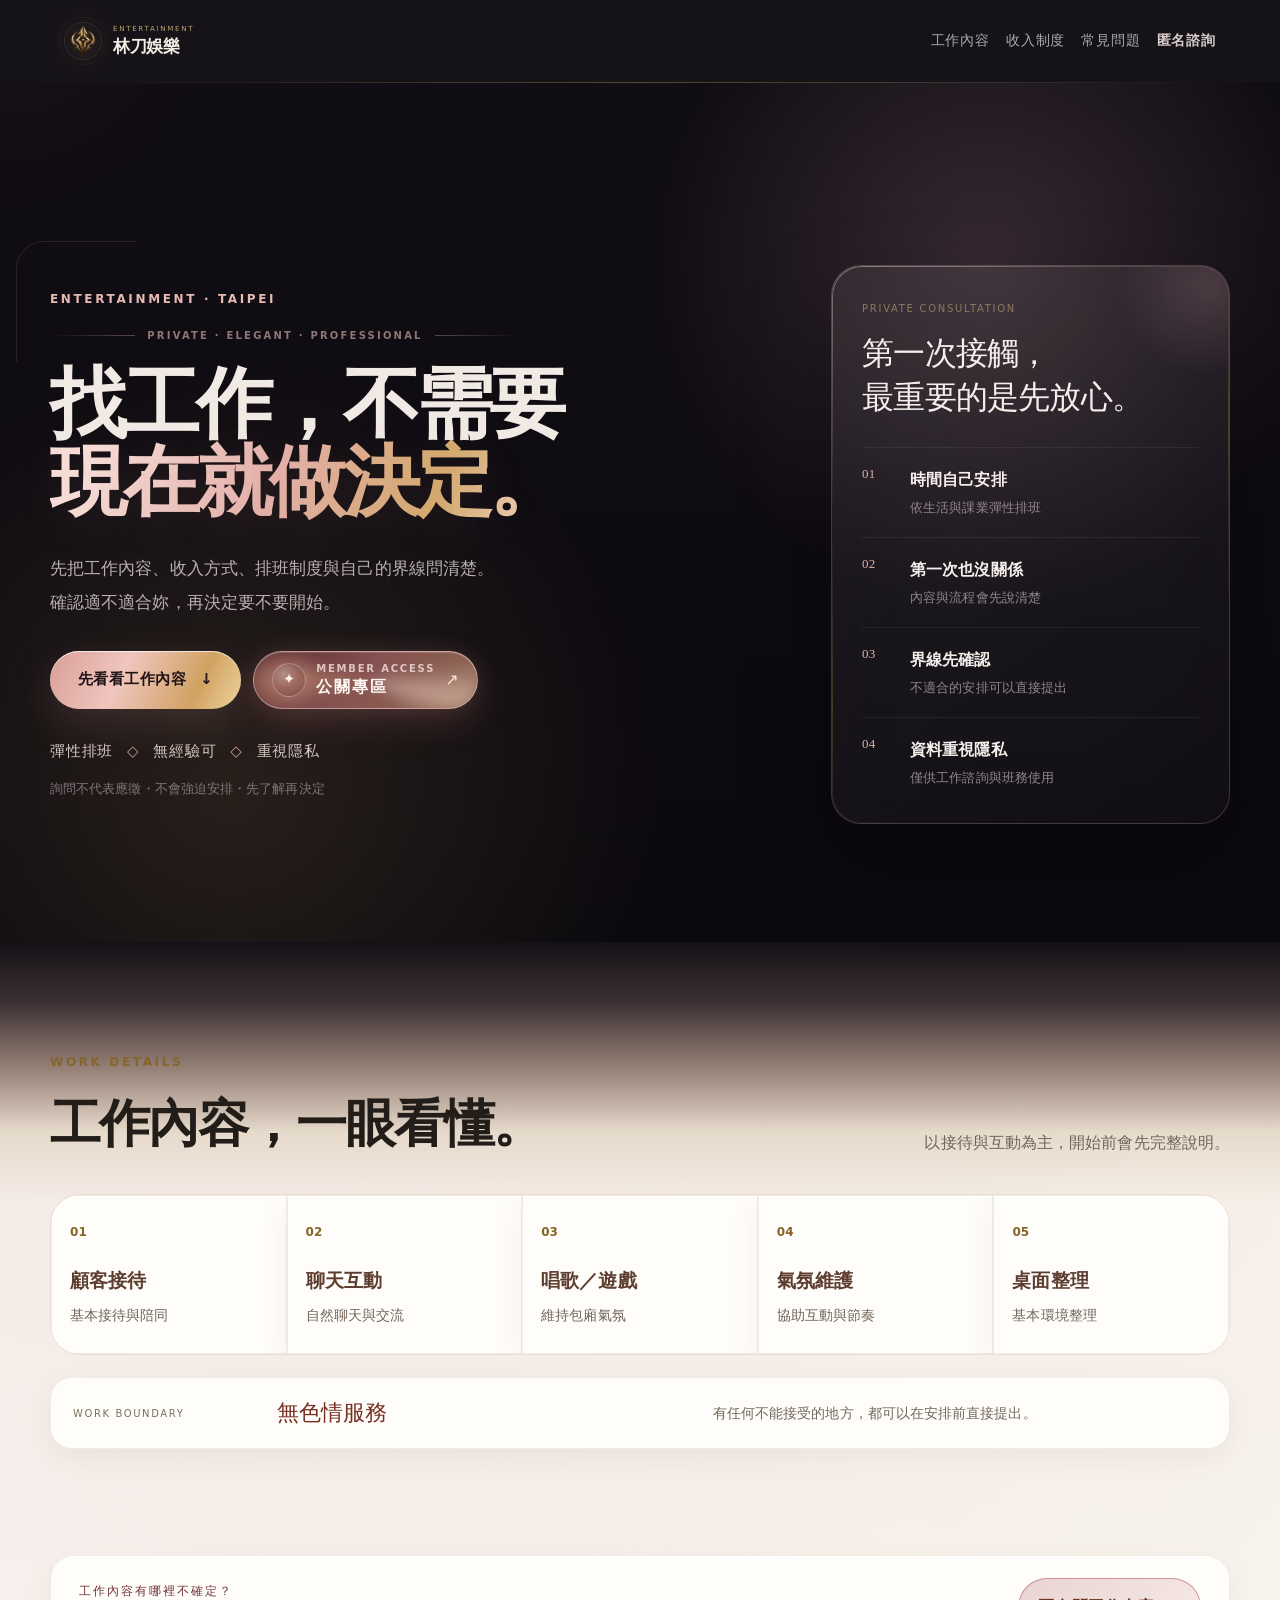
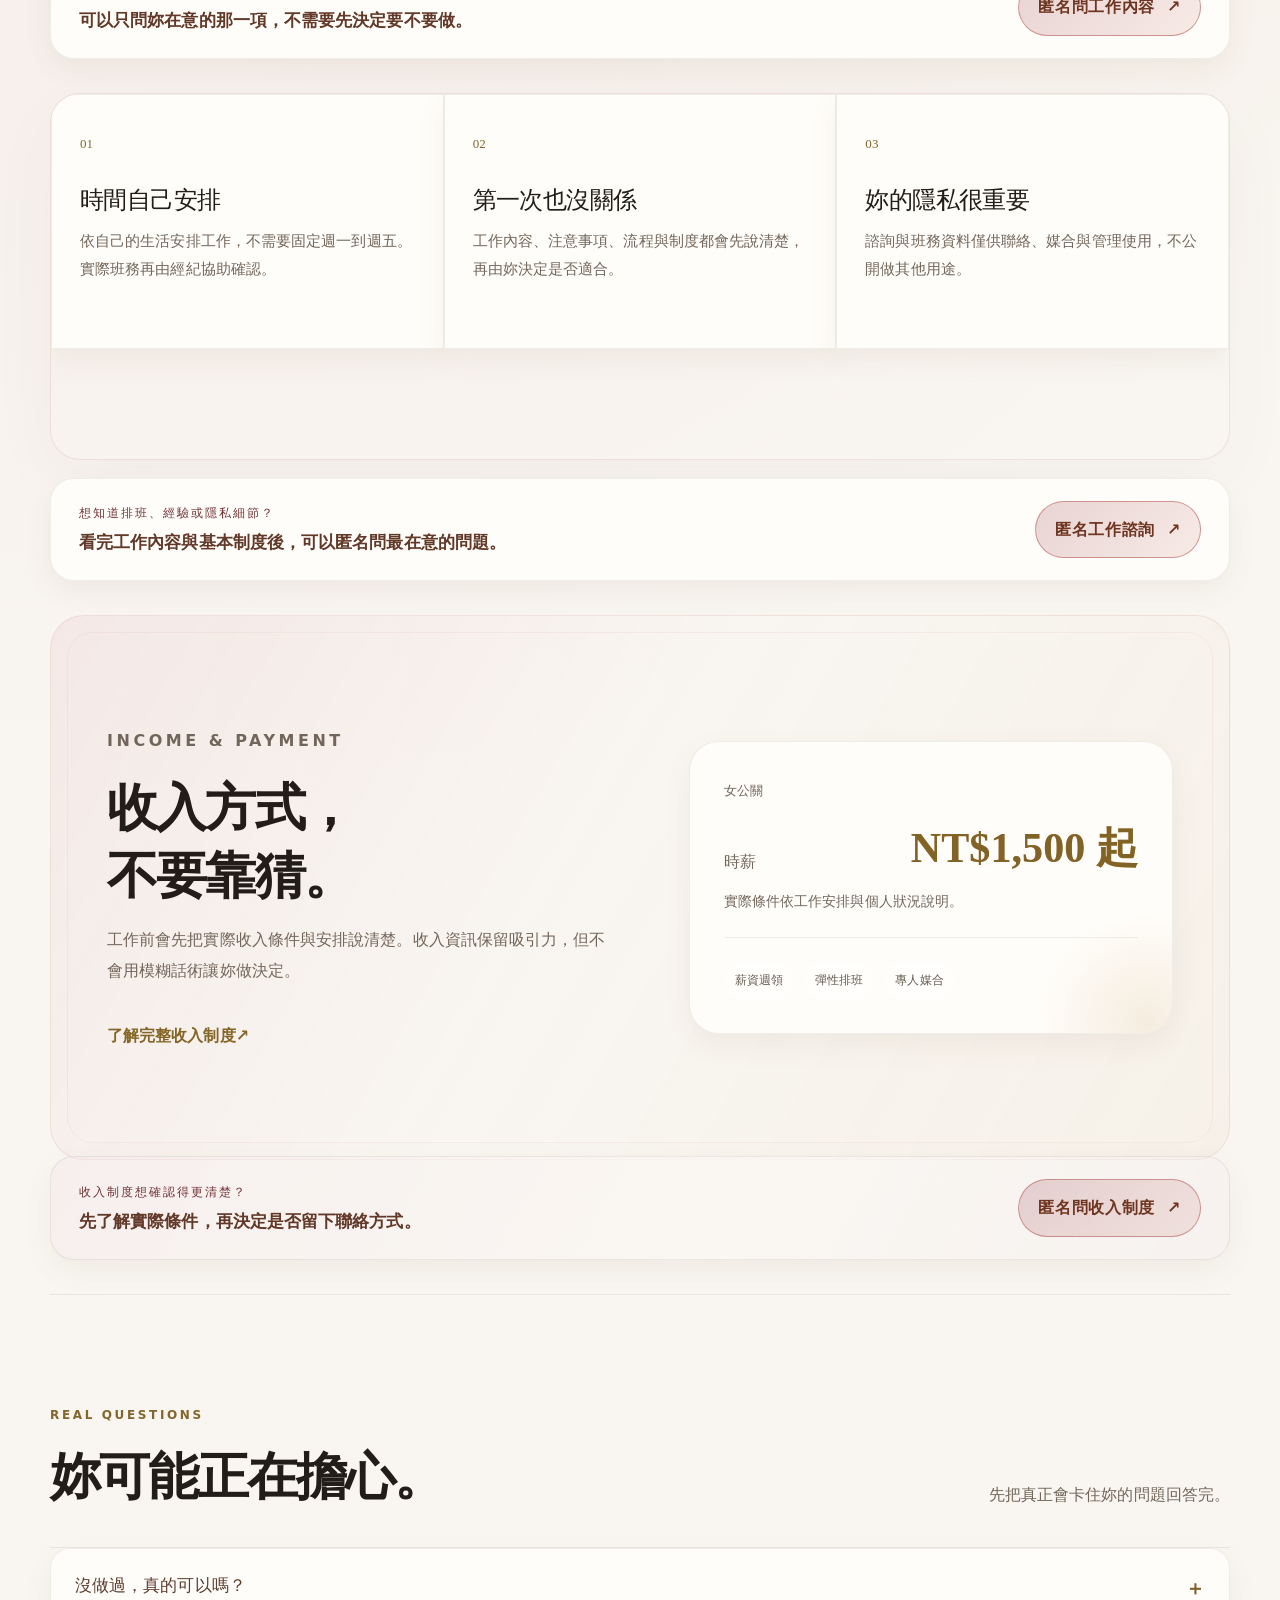
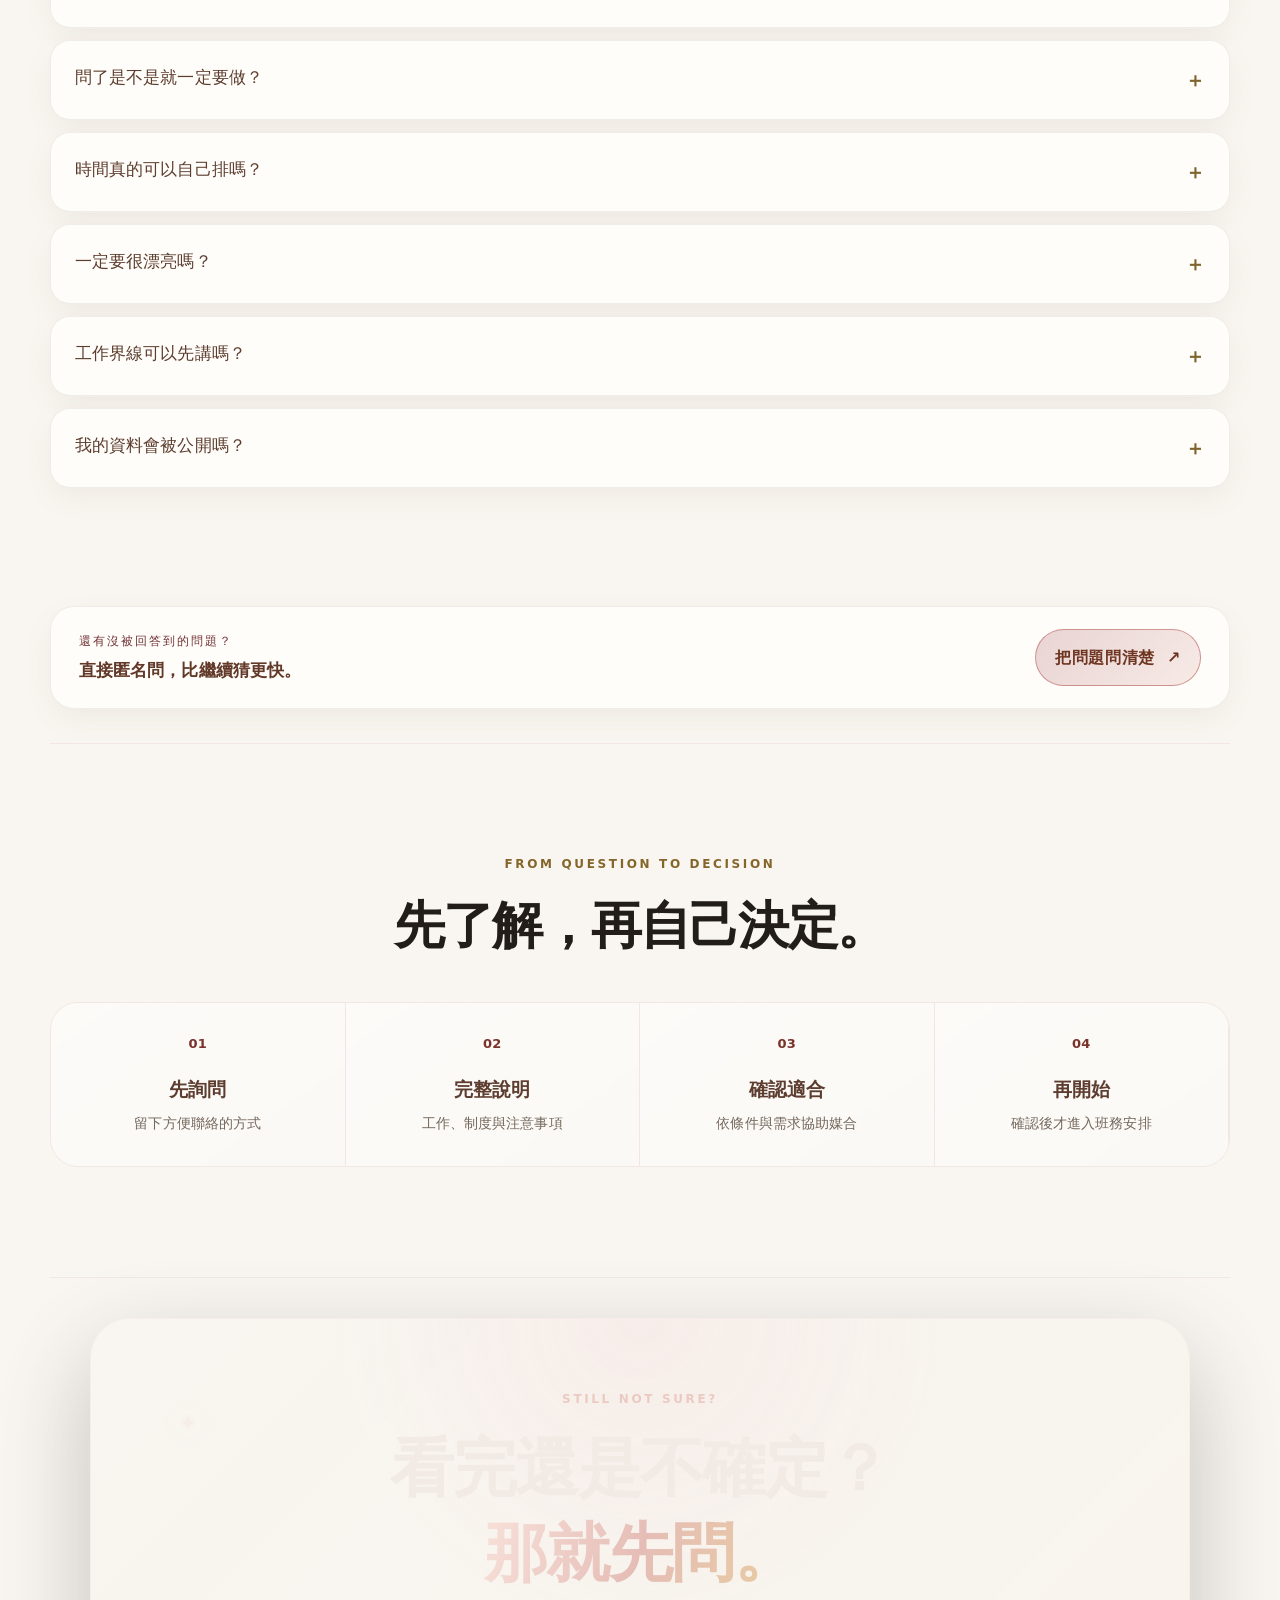
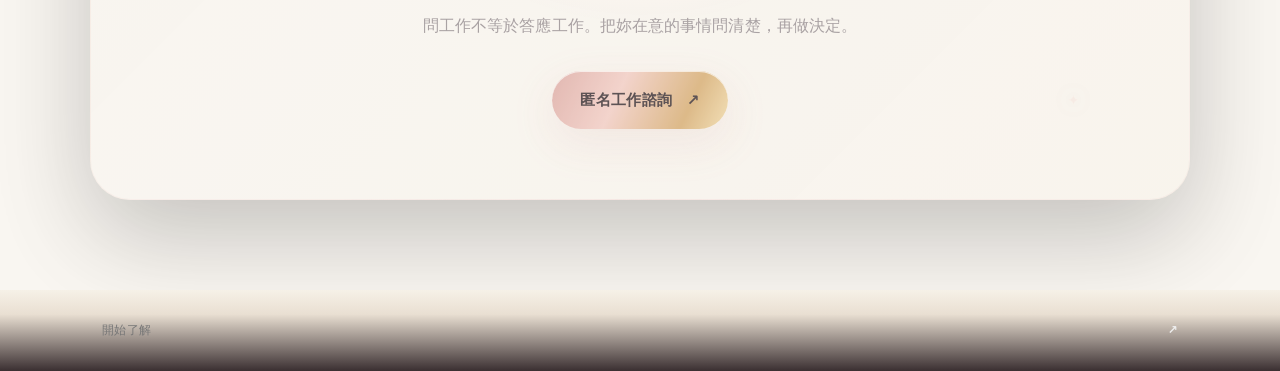
==== commit 8bf4d2a3: "V14: centered attendance, copy schedule for LINE, copy contact, repeat last week's days Co-Authored-" ====
--- a/index.html
+++ b/index.html
@@ -5,7 +5,7 @@
   <meta name="viewport" content="width=device-width, initial-scale=1">
 <meta name="description" content="專業經紀服務｜公關報班、新人申請與工作資訊">
   <title>林刀娛樂｜專業經紀管理</title>
-  <link rel="stylesheet" href="css/style-v10.7.css?v=13.0">
+  <link rel="stylesheet" href="css/style-v10.7.css?v=14.0">
 
   <meta name="description" content="讓每一次工作，都有更好的安排。">
 
--- a/css/style-v10.7.css
+++ b/css/style-v10.7.css
@@ -12348,3 +12348,91 @@
  html.dl body.admin-body .profile-recent-row select.status-more{flex:0 0 104px;width:104px!important;margin:0!important}
 }
 html.dl body.admin-body .admin96-brand-card,html.dl body.admin-body .admin96-brand-card::before,html.dl body.admin-body .admin96-brand-card::after{background:#211d24!important;background-image:none!important}
+
+/* =====================================================================
+   V13b 暮光漸層：深色自然淡入淺色，取代硬邊的深色框
+   ===================================================================== */
+:root{--dusk-0:#1a161d;--dusk-1:#2a2128;--dusk-2:#4a3a3c;--dusk-3:#9a857a;--dusk-4:#e6dacb;--ivory:#f6f1e7}
+
+/* --- 經紀後台 --- */
+html.dl body.admin-body{background:linear-gradient(180deg,var(--dusk-0) 0,var(--dusk-1) 90px,var(--dusk-2) 170px,var(--dusk-3) 250px,var(--dusk-4) 330px,var(--ivory) 420px,var(--ivory) 100%)!important;background-attachment:scroll!important}
+html.dl body.admin-body .admin96-console,html.dl body.admin-body .admin96-main,html.dl body.admin-body .admin96-content,html.dl body.admin-body .admin-page,html.dl body.admin-body #adminApp{background:transparent!important;background-image:none!important}
+html.dl body.admin-body .admin96-topbar{background:transparent!important;background-image:none!important;border-bottom:1px solid rgba(255,255,255,.06)!important;box-shadow:none!important}
+html.dl body.admin-body .admin96-sidebar{background:linear-gradient(180deg,#1a161d 0%,#231d24 35%,#2f262b 70%,#3a2f31 100%)!important;border-right:0!important;box-shadow:12px 0 40px -18px rgba(26,22,29,.55)!important}
+html.dl body.admin-body .admin96-brand-card{background:rgba(255,255,255,.04)!important}
+/* 卡片浮在漸層上：更柔和的陰影 */
+html.dl body.admin-body .admin96-stat,html.dl body.admin-body .admin96-card,html.dl body.admin-body .admin-unified-head{box-shadow:0 18px 40px -16px rgba(26,22,29,.35),0 1px 0 rgba(255,255,255,.6) inset!important;border-color:rgba(255,255,255,.55)!important}
+/* 放在漸層上方的標題：用淺色字 */
+html.dl body.admin-body #panel>.admin-section-title:first-child h2,html.dl body.admin-body #panel>.admin-section-title:first-child .panel-note,html.dl body.admin-body #panel>.admin-section-title:first-child p,html.dl body.admin-body #panel>.admin-section-title:first-child span{color:#f6f1e7!important;-webkit-text-fill-color:#f6f1e7!important}
+html.dl body.admin-body #panel>.admin-section-title:first-child .back-talents,html.dl body.admin-body #panel>.admin-section-title:first-child button{color:#e3c78a!important;-webkit-text-fill-color:#e3c78a!important}
+html.dl body.admin-body #panel>.admin-section-title:first-child{border-bottom-color:rgba(255,255,255,.12)!important}
+html.dl body.admin-body #panel>.admin-section-title:first-child .panel-note{opacity:.8}
+@media (max-width:860px){
+ html.dl body.admin-body{background:linear-gradient(180deg,var(--dusk-0) 0,var(--dusk-1) 70px,var(--dusk-2) 140px,var(--dusk-3) 210px,var(--dusk-4) 290px,var(--ivory) 380px,var(--ivory) 100%)!important}
+ html.dl body.admin-body .admin96-topbar{background:linear-gradient(180deg,rgba(26,22,29,.96),rgba(26,22,29,.82))!important;backdrop-filter:blur(10px);border-bottom:0!important}
+ html.dl body.admin-body .admin96-sidebar{background:linear-gradient(180deg,rgba(42,33,40,.97),rgba(26,22,29,.99))!important;box-shadow:0 -10px 30px -12px rgba(26,22,29,.45)!important}
+}
+
+/* --- 公關專區 --- */
+html.dl body.portal-body{background:linear-gradient(180deg,var(--dusk-0) 0,var(--dusk-1) 240px,var(--dusk-2) 480px,var(--dusk-3) 640px,var(--dusk-4) 760px,var(--ivory) 880px,var(--ivory) 100%)!important}
+html.dl body.portal-body>header.site-header{background:transparent!important;background-image:none!important;box-shadow:none!important;border-bottom:1px solid rgba(255,255,255,.06)!important}
+html.dl body.portal-body .portal-page,html.dl body.portal-body main{background:transparent!important}
+html.dl body.portal-body .member-command-card{box-shadow:0 30px 60px -24px rgba(0,0,0,.6),0 0 0 1px rgba(227,199,138,.16)!important}
+html.dl body.portal-body .member-nav .profile-tab{box-shadow:0 14px 30px -18px rgba(26,22,29,.4)!important}
+@media (max-width:860px){
+ html.dl body.portal-body{background:linear-gradient(180deg,var(--dusk-0) 0,var(--dusk-1) 300px,var(--dusk-2) 560px,var(--dusk-3) 700px,var(--dusk-4) 800px,var(--ivory) 900px,var(--ivory) 100%)!important}
+ html.dl body.portal-body .portal-shell .member-nav{background:linear-gradient(180deg,rgba(42,33,40,.96),rgba(26,22,29,.99))!important;border-top:0!important;box-shadow:0 -10px 30px -12px rgba(26,22,29,.45)!important}
+}
+html.dl body.portal-body.auth-daylight{background:#f6f1e7!important}
+html.dl body.portal-body footer,html.dl body.form-body footer,html.dl body.public-body footer{background:linear-gradient(180deg,var(--ivory) 0,#e9dfd2 30%,#3a2f31 100%)!important;border-top:0!important}
+html.dl body.portal-body footer *,html.dl body.form-body footer *,html.dl body.public-body footer *{color:#f1ebe0!important;-webkit-text-fill-color:#f1ebe0!important}
+
+/* --- 招募首頁：主視覺底部淡入內容 --- */
+html.dl body.public-body>header.site-header,html.dl body.form-body>header.site-header{background:linear-gradient(180deg,rgba(26,22,29,.92),rgba(26,22,29,.55))!important;backdrop-filter:blur(8px);border-bottom:0!important;box-shadow:none!important}
+html.dl body.public-body .conversion-hero{position:relative}
+html.dl body.public-body .conversion-hero::after{content:""!important;position:absolute!important;left:0;right:0;bottom:0;height:200px;background:linear-gradient(180deg,rgba(246,241,231,0),rgba(246,241,231,1))!important;pointer-events:none;z-index:0;display:block!important;border:0!important;opacity:1!important;width:auto!important;top:auto!important;transform:none!important}
+html.dl body.public-body .conversion-hero>*{position:relative;z-index:1}
+
+/* --- 諮詢表單：上方暮光、表單浮在漸層上 --- */
+html.dl body.form-body{background:linear-gradient(180deg,var(--dusk-0) 0,var(--dusk-1) 220px,var(--dusk-2) 380px,var(--dusk-3) 520px,var(--dusk-4) 640px,var(--ivory) 760px,var(--ivory) 100%)!important}
+html.dl body.form-body main{background:transparent!important}
+html.dl body.form-body .apply107-hero{background:linear-gradient(160deg,rgba(255,255,255,.06),rgba(255,255,255,.02))!important;border:1px solid rgba(227,199,138,.18)!important;box-shadow:none!important}
+html.dl body.form-body .apply107-form-wrap{box-shadow:0 30px 60px -24px rgba(26,22,29,.45)!important}
+/* V13b 修正 */
+html.dl body.public-body .conversion-hero::after{display:none!important;content:none!important}
+html.dl body.public-body>header.site-header{background:#161318!important;backdrop-filter:none}
+html.dl body.public-body .conversion-hero+*,html.dl body.public-body #work{background:linear-gradient(180deg,#141116 0,#3b2f33 60px,#9a857a 130px,#e6dacb 190px,#f6f1e7 260px,#f6f1e7 100%)!important}
+html.dl body.public-body #work .cv-section-head{position:relative;z-index:1}
+html.dl body.admin-body .admin96-sidebar .admin96-brand-card{background:rgba(255,255,255,.04)!important;background-image:none!important;border:1px solid rgba(227,199,138,.16)!important}
+html.dl body.portal-body .member-command-card .vip-member-plaque,html.dl body.portal-body .member-command-card .vip-member-plaque div{border-color:rgba(227,199,138,.28)!important}
+html.dl body.public-body .conversion-hero+*,html.dl body.public-body #work{background:transparent!important;background-image:none!important;border-color:transparent!important;box-shadow:none!important}
+html.dl body.public-body #work{position:relative!important;z-index:0;overflow:visible!important}
+html.dl body.public-body #work::before{content:""!important;display:block!important;position:absolute!important;top:0!important;left:50%!important;width:100vw!important;height:260px!important;transform:translateX(-50%)!important;background:linear-gradient(180deg,#141116 0,#3b2f33 60px,#9a857a 130px,#e6dacb 190px,rgba(246,241,231,0) 260px)!important;z-index:-1!important;pointer-events:none;border:0!important;opacity:1!important;border-radius:0!important}
+html.dl body.public-body{overflow-x:hidden}
+html.dl body.public-body .conversion-hero{border-bottom:0!important;box-shadow:none!important}html.dl body.public-body #work{border-top:0!important}html.dl body.public-body .conversion-hero::before{border-bottom:0!important}
+
+/* ===== V14 便利功能 ===== */
+/* 公關卡片：出勤率置中 */
+html.dl body.admin-body .talent-card-glance{display:flex!important;flex-direction:column!important;align-items:center!important;justify-content:center!important;gap:2px!important;padding:14px 12px 12px!important;text-align:center}
+html.dl body.admin-body .talent-card-glance small{font-size:12px;letter-spacing:.12em;color:#6a5f54!important;-webkit-text-fill-color:#6a5f54!important}
+html.dl body.admin-body .talent-card-glance b{font-family:"Noto Serif TC",serif;font-size:26px;line-height:1.2;font-weight:700}
+html.dl body.admin-body .talent-card-glance b:not(.good):not(.mid):not(.bad){color:#8a8076!important;-webkit-text-fill-color:#8a8076!important}
+html.dl body.admin-body .talent-card-glance em{font-style:normal;font-size:12.5px;color:#7d6729!important;-webkit-text-fill-color:#7d6729!important;margin-top:2px}
+html.dl body.admin-body .talent-card-select{margin:10px 12px 12px!important;width:calc(100% - 24px)!important;text-align:center;text-align-last:center}
+@media (max-width:760px){
+ html.dl body.admin-body .talent-card-glance{flex-direction:row!important;justify-content:flex-start!important;gap:8px!important;padding:2px 0 0!important}
+ html.dl body.admin-body .talent-card-glance b{font-size:18px}
+ html.dl body.admin-body .talent-card-glance em{margin:0 0 0 auto}
+ html.dl body.admin-body .talent-card-select{margin:6px 0 0!important;width:100%!important}
+}
+/* 複製班表按鈕 */
+html.dl .copy-schedule-btn{display:inline-flex;flex-direction:column;align-items:center;justify-content:center;gap:1px;min-height:48px;padding:6px 18px;border-radius:14px;border:1px solid rgba(227,199,138,.55);background:#fffdf9;color:#3a332c;-webkit-text-fill-color:#3a332c;font:700 14px "Noto Sans TC",sans-serif;cursor:pointer;box-shadow:0 10px 24px -14px rgba(26,22,29,.4)}
+html.dl .copy-schedule-btn::before{content:"⧉ ";color:#7d6729}
+html.dl .copy-schedule-btn small{font-weight:500;font-size:11px;color:#6a5f54;-webkit-text-fill-color:#6a5f54}
+html.dl .copy-schedule-btn:hover{border-color:#c9a45a}
+/* 履歷：複製聯絡方式 */
+html.dl .copy-btn{margin-left:8px;padding:3px 10px;border-radius:999px;border:1px solid #e3d9c8;background:#fbf7f0;color:#7d6729;-webkit-text-fill-color:#7d6729;font:600 12px "Noto Sans TC",sans-serif;cursor:pointer;vertical-align:middle}
+html.dl .copy-btn:hover{border-color:#c9a45a}
+/* 公關：照上週報班 */
+html.dl body.portal-body .repeat-last-week{background:#1c1916!important;color:#e3c78a!important;-webkit-text-fill-color:#e3c78a!important;border-color:#1c1916!important}
+html.dl body.portal-body .booking-quick-row{flex-wrap:wrap}
